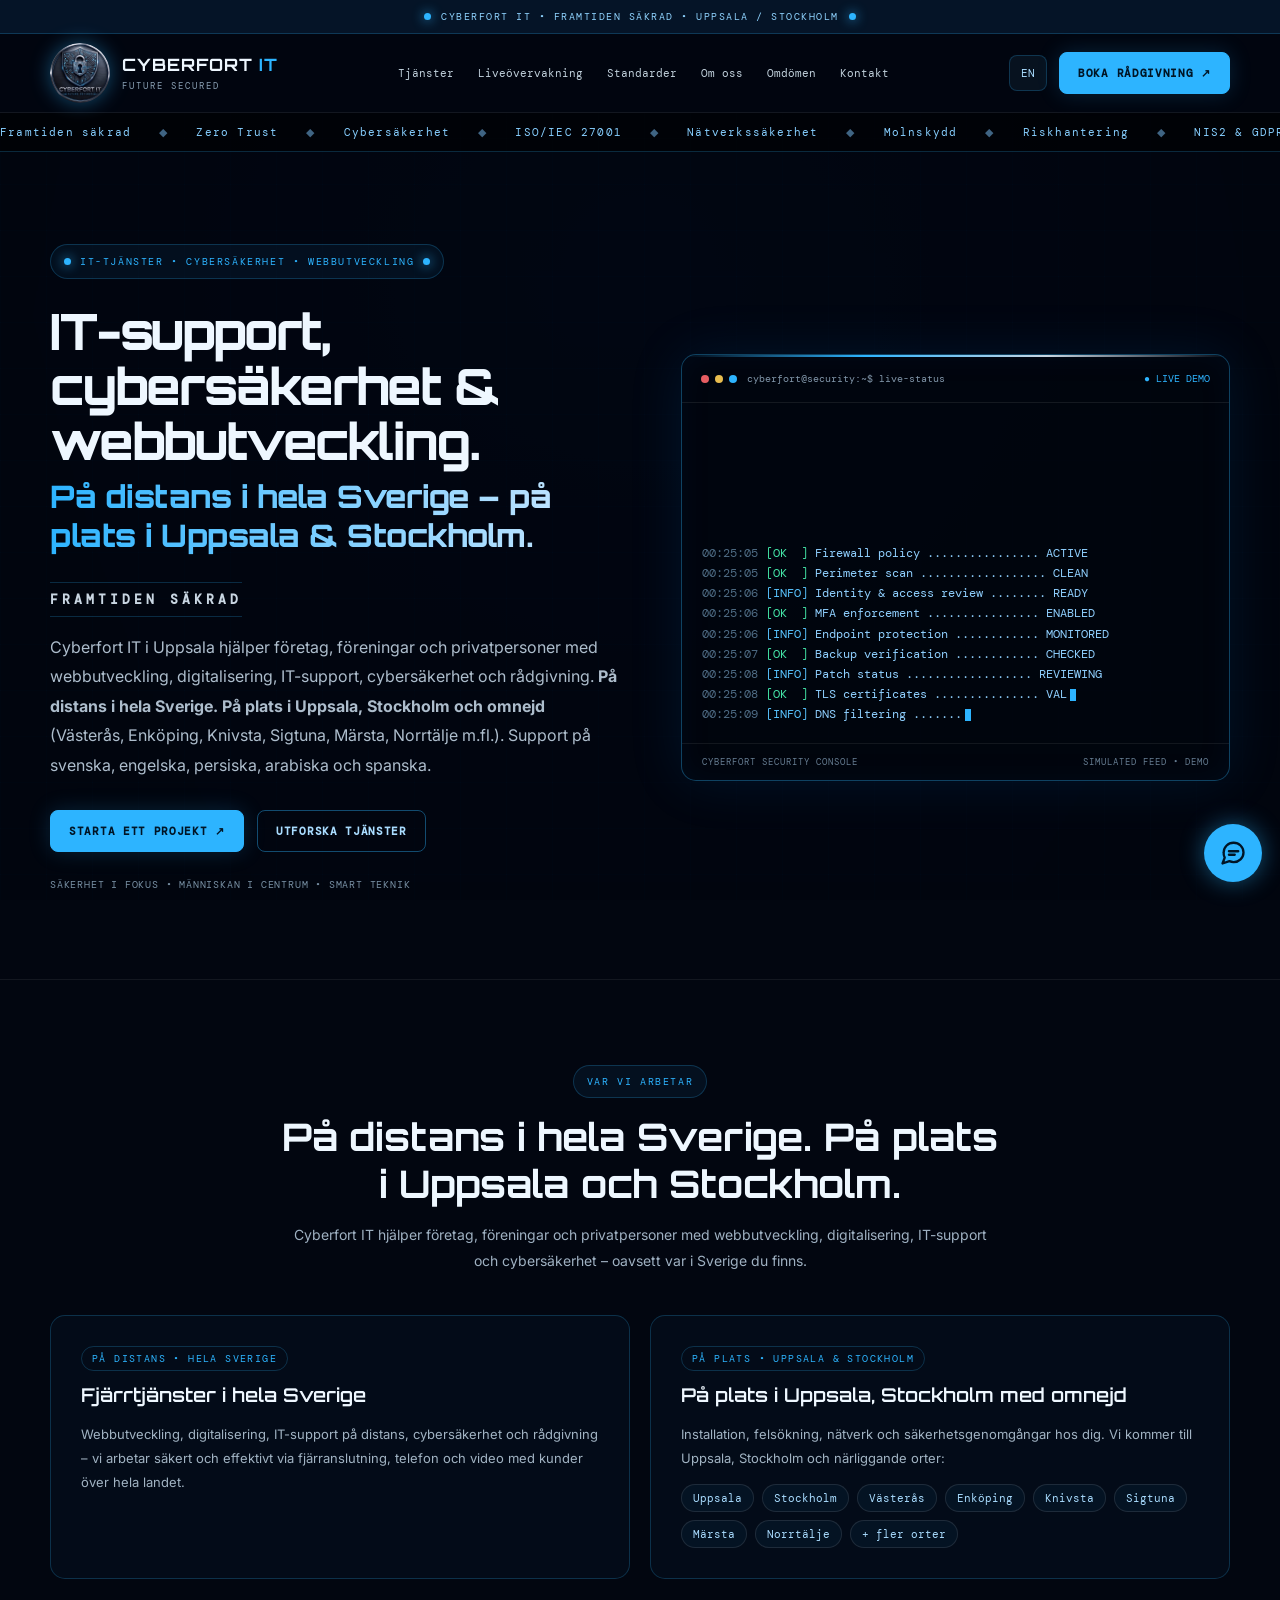
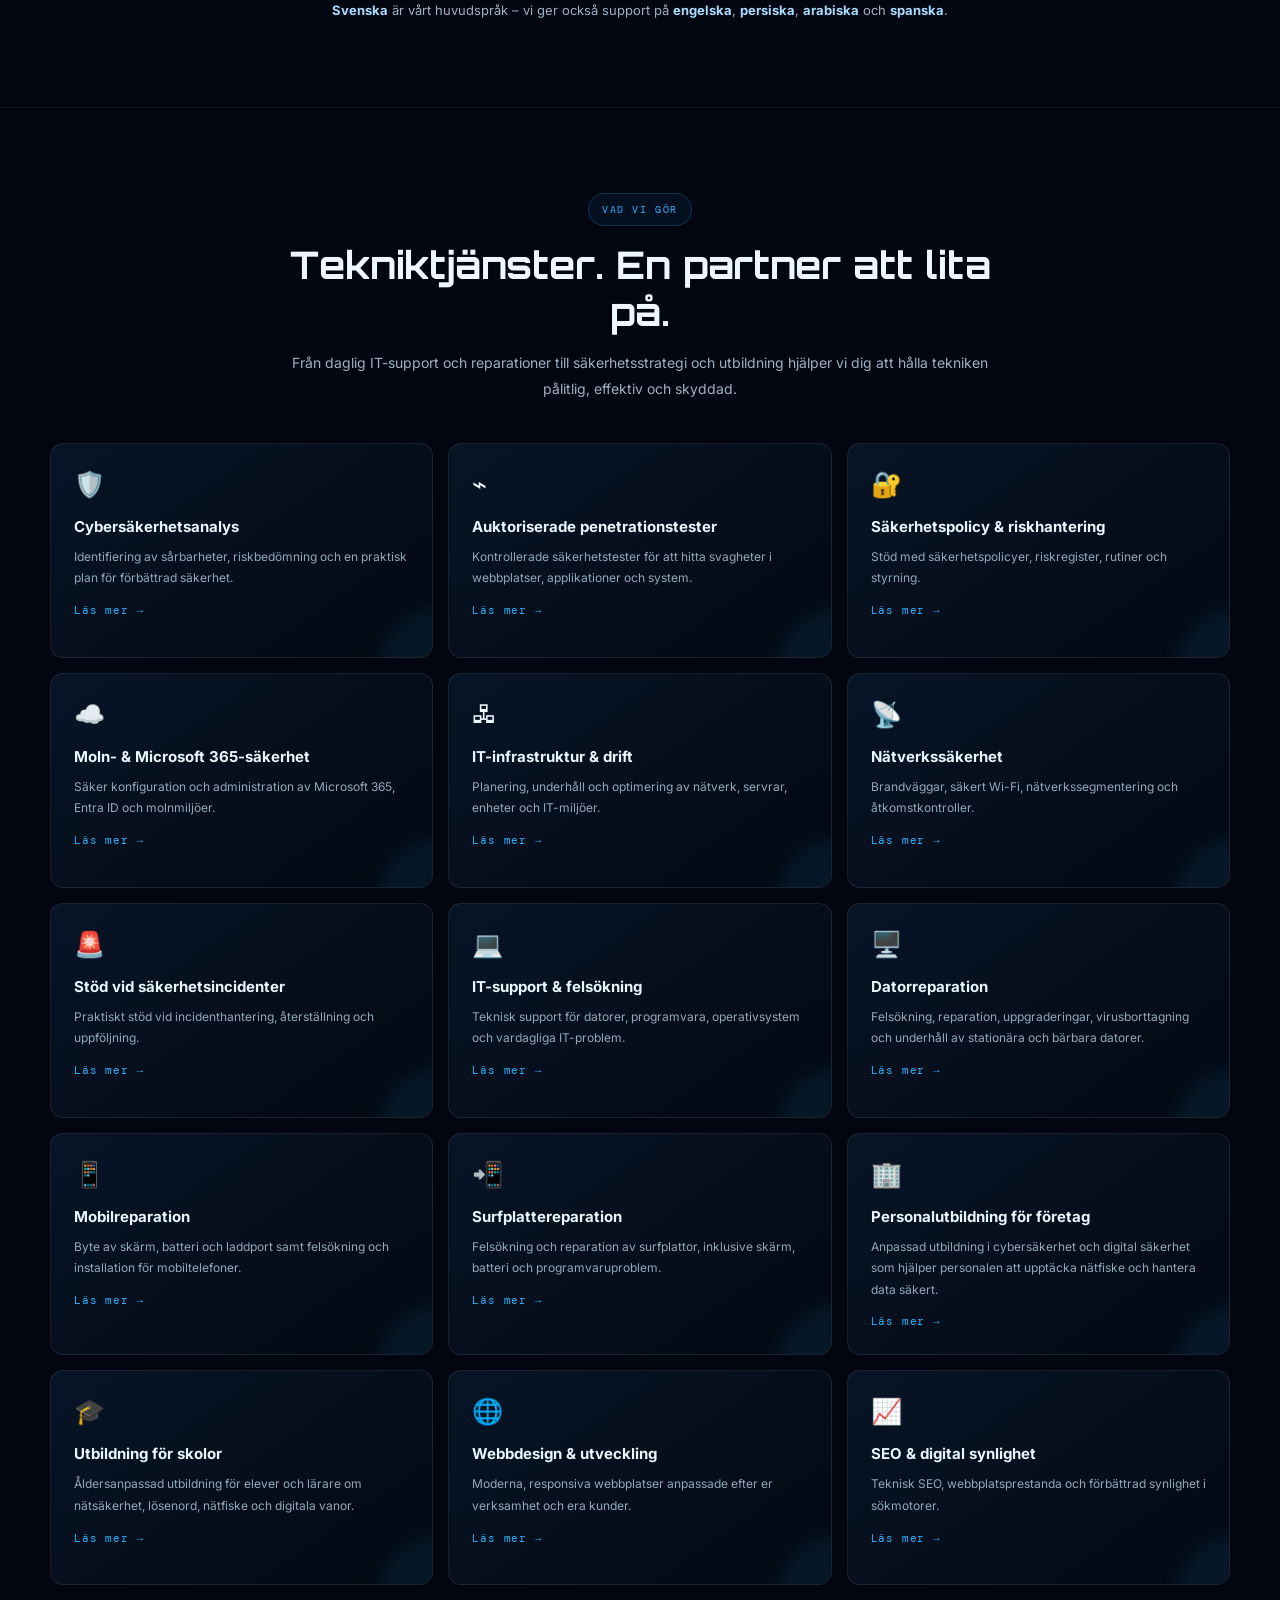
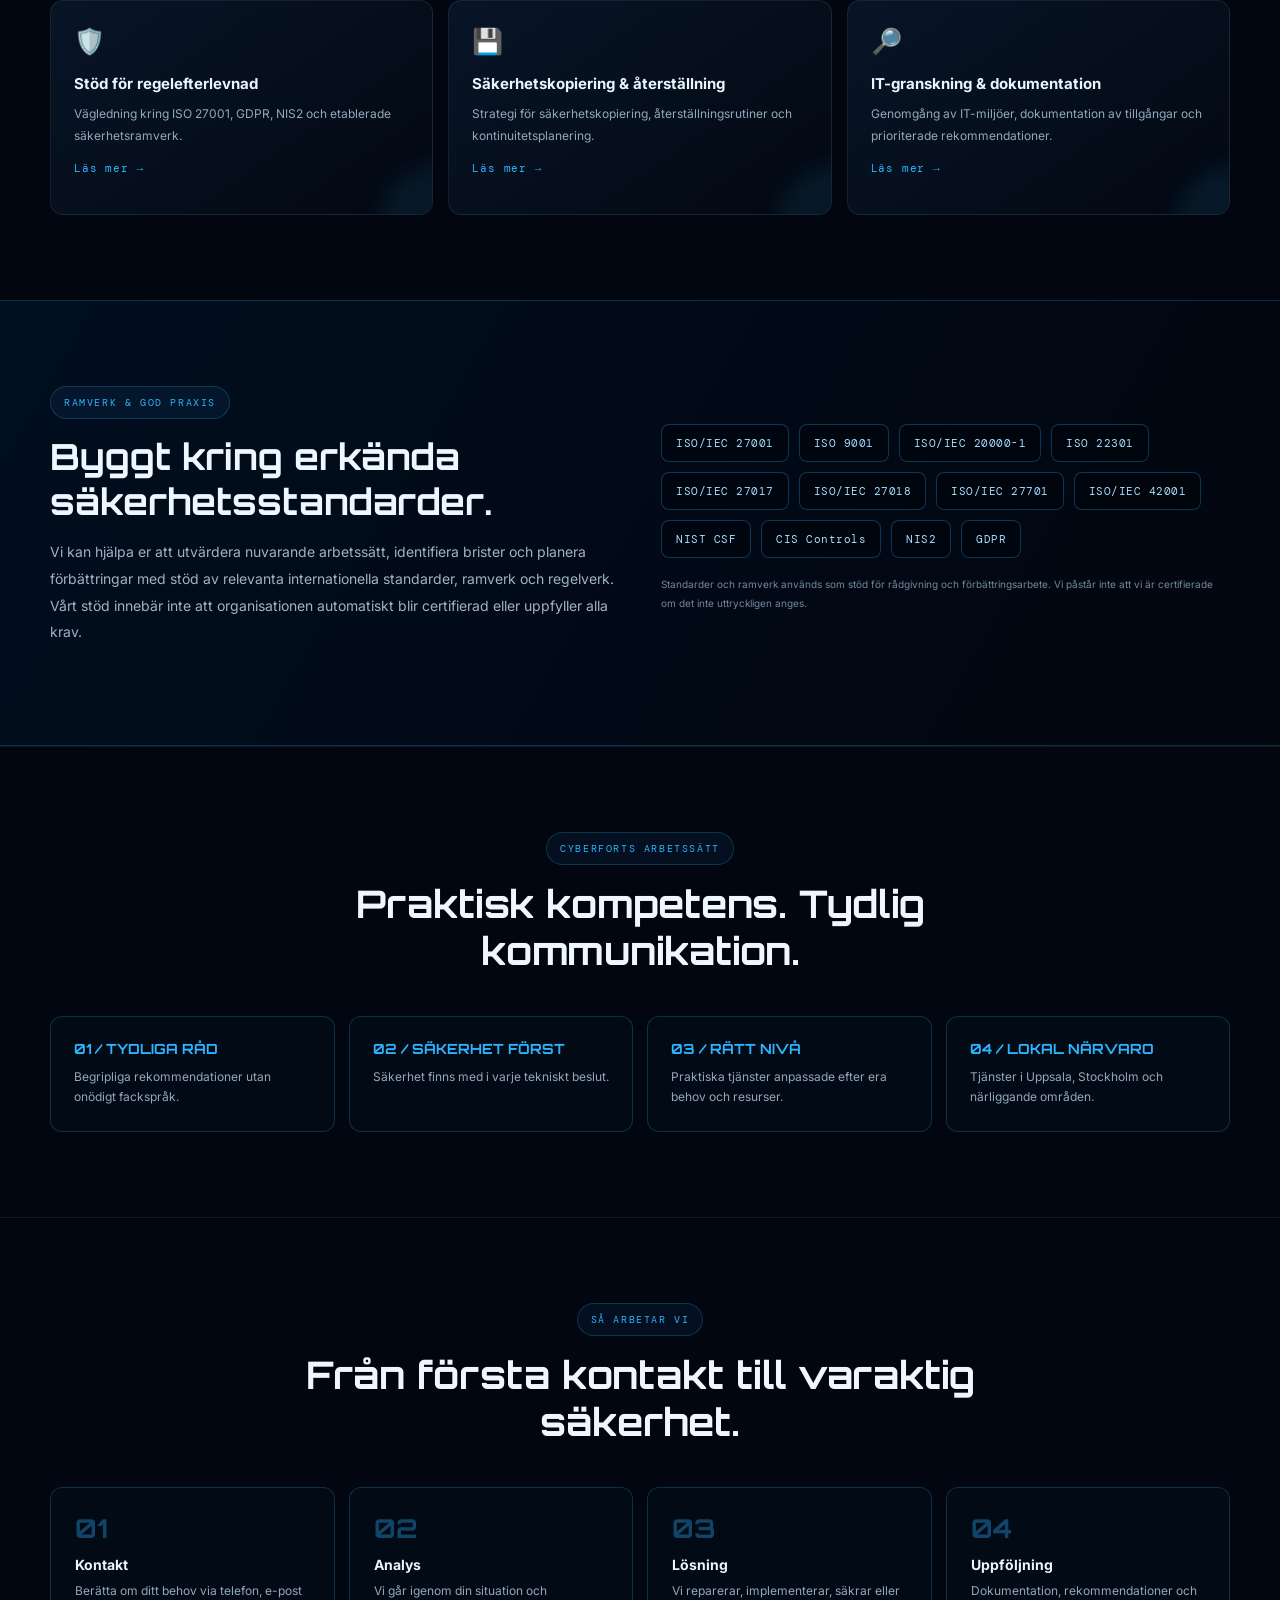
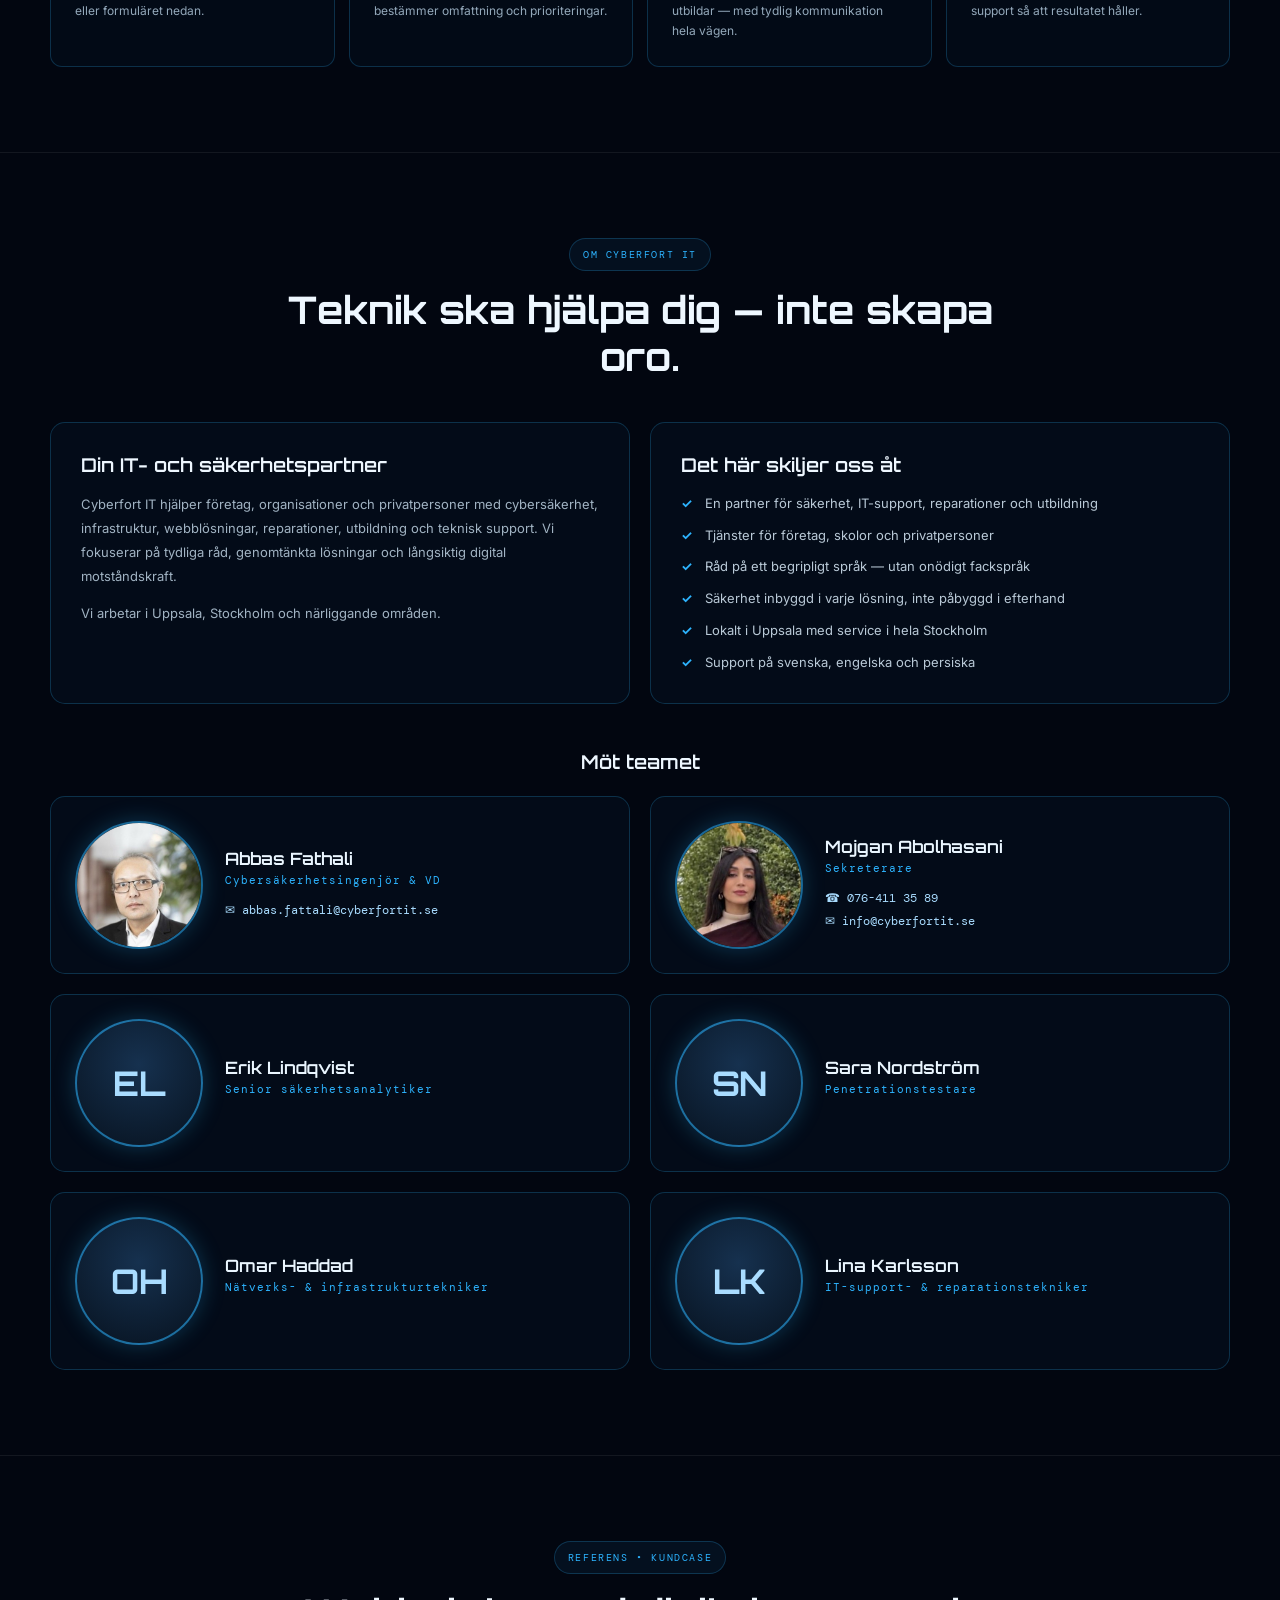
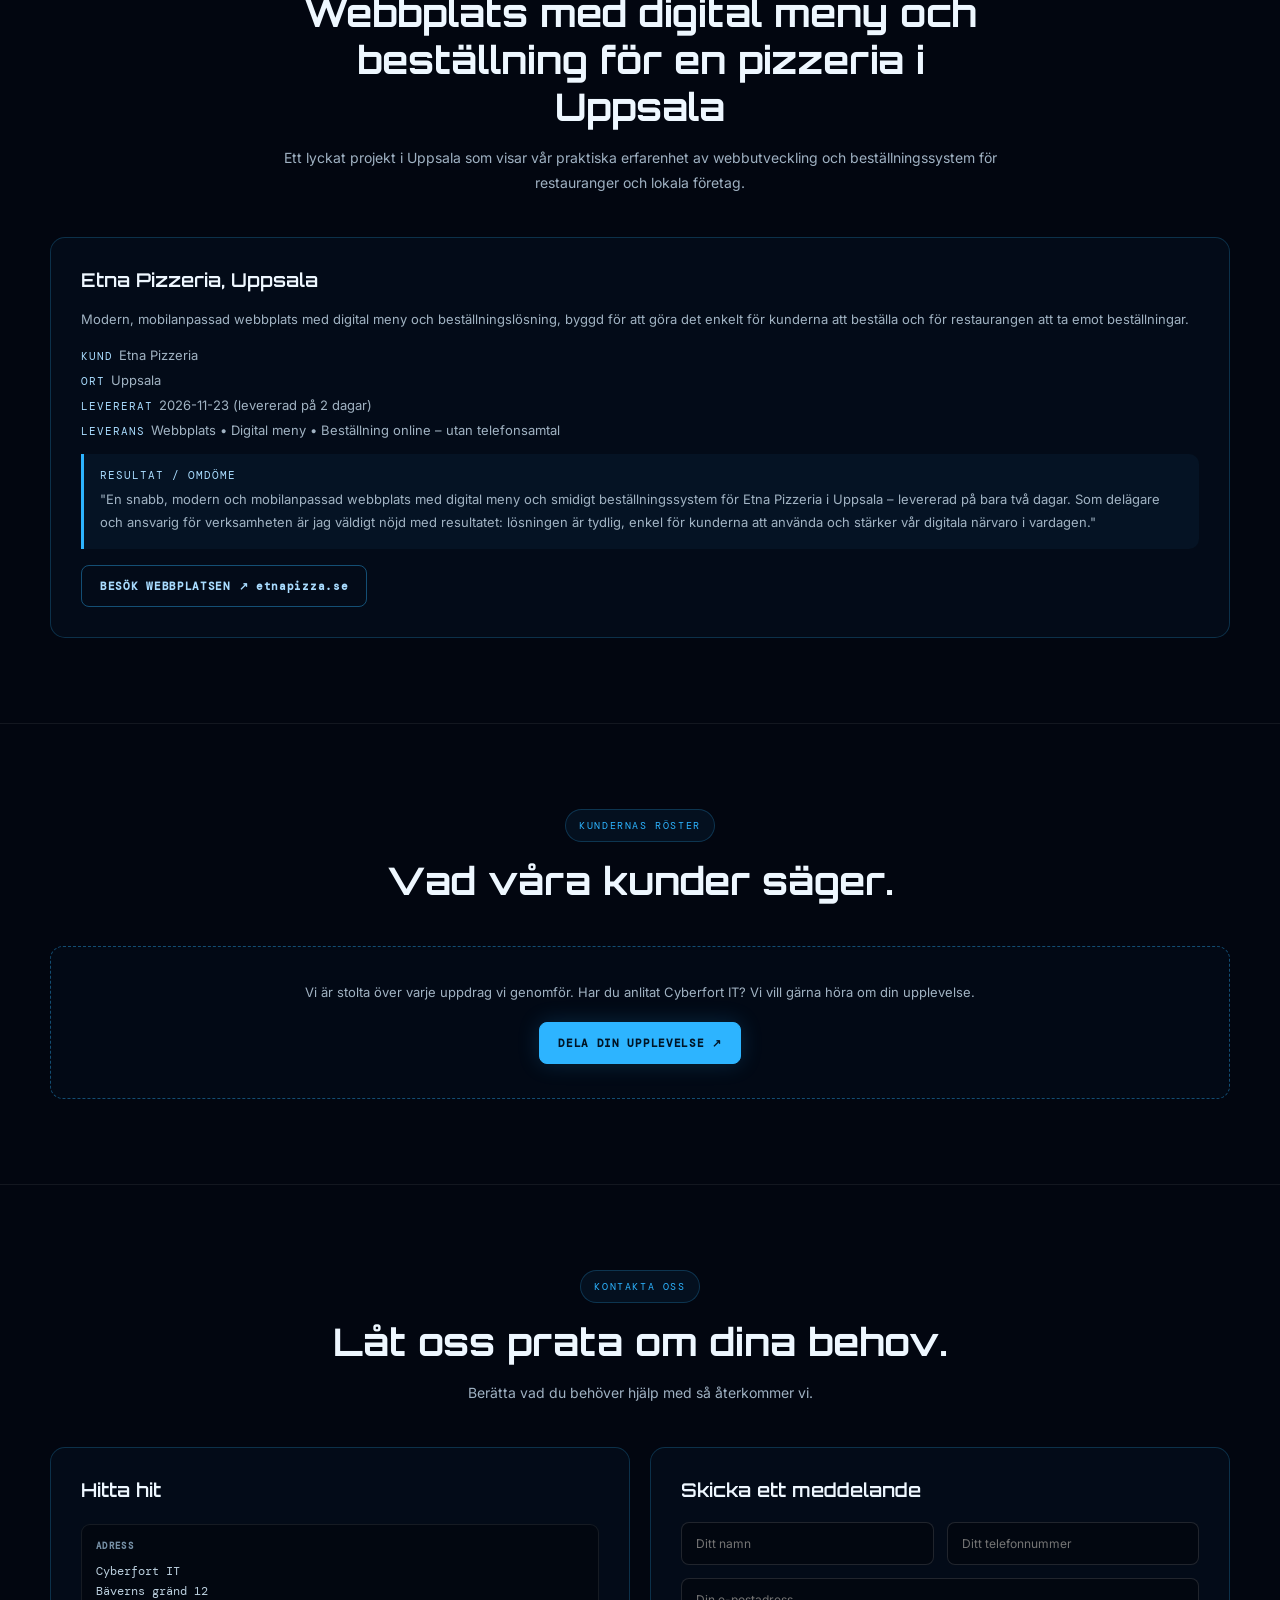
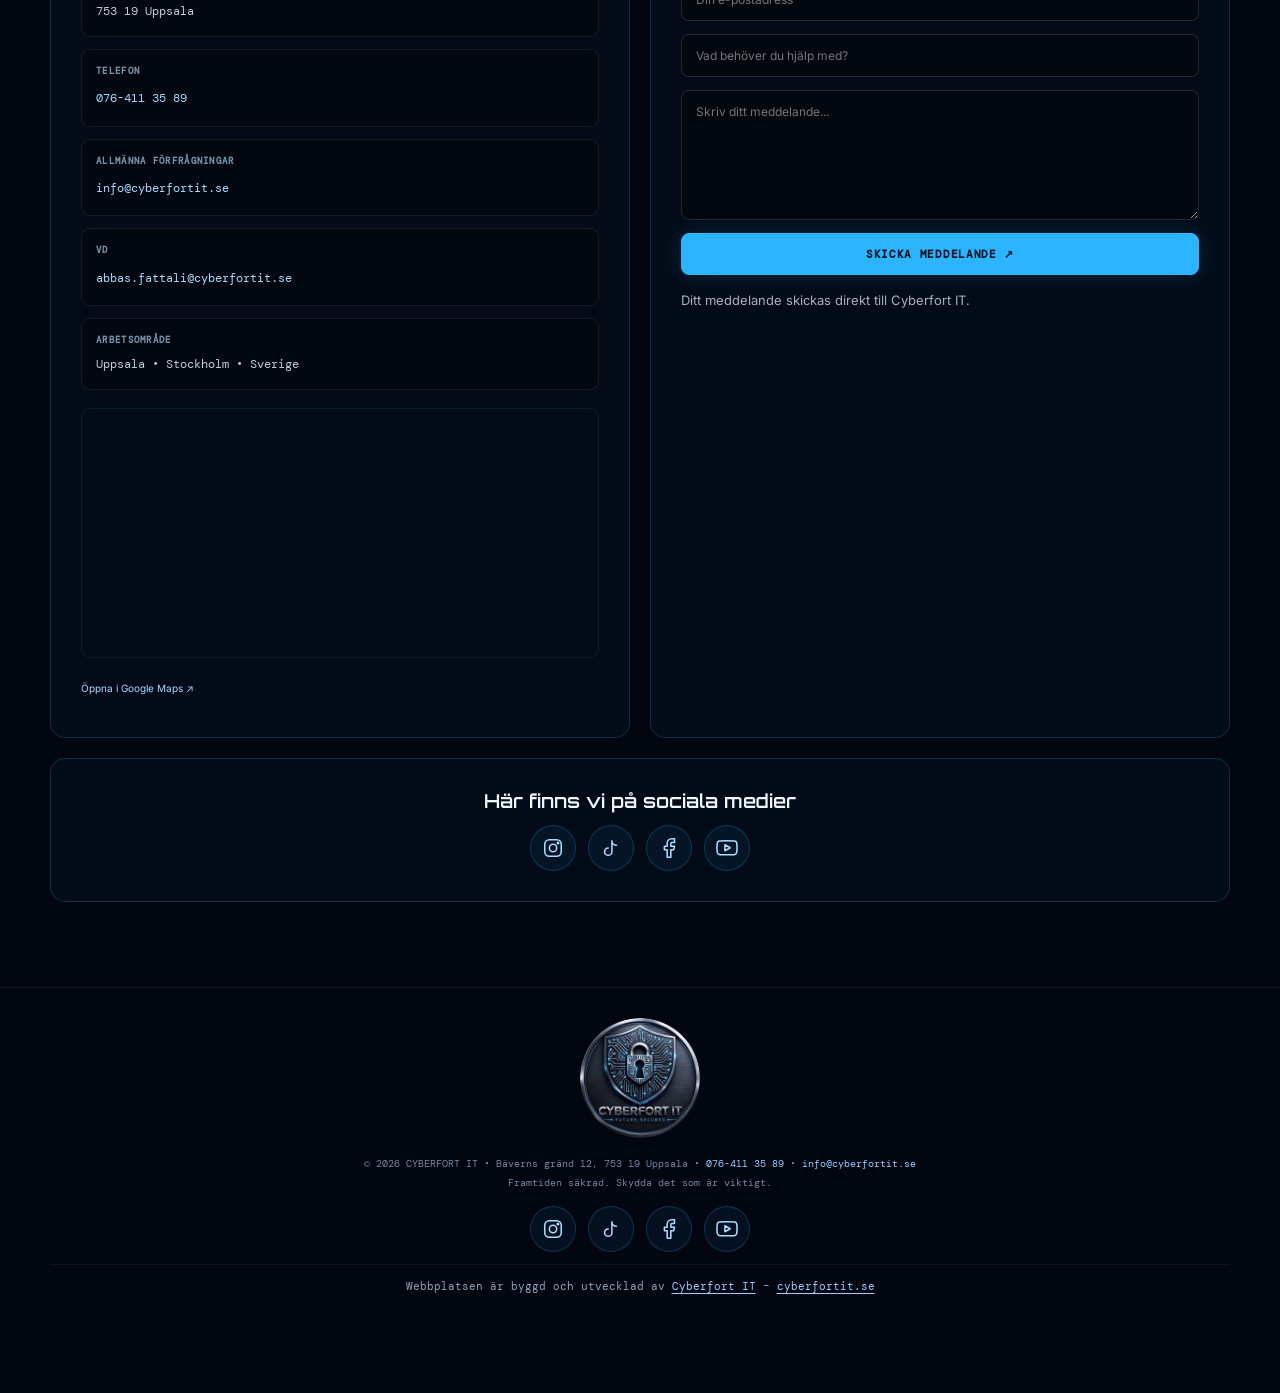
==== index.html @ 91a930d8 "Update print statement from 'Hello' to 'Goodbye'" ====
<!doctype html>
<html lang="sv">
<head>
<meta charset="utf-8"><meta name="viewport" content="width=device-width, initial-scale=1">
<meta name="theme-color" content="#020610"><meta name="description" content="Cyberfort IT i Uppsala: webbutveckling, digitalisering, IT-support på distans, cybersäkerhet och rådgivning i hela Sverige – samt på plats i Uppsala, Stockholm och omnejd. Support på svenska, engelska, persiska, arabiska och spanska.">
<link rel="canonical" href="https://cyberfortit.se/">
<meta property="og:type" content="website"><meta property="og:site_name" content="Cyberfort IT"><meta property="og:locale" content="sv_SE"><meta property="og:locale:alternate" content="en_US">
<meta property="og:title" content="Cyberfort IT – IT-support, cybersäkerhet & webbutveckling | Uppsala, Stockholm & hela Sverige"><meta property="og:description" content="Webbutveckling, digitalisering, IT-support och cybersäkerhet. På distans i hela Sverige och på plats i Uppsala, Stockholm med omnejd."><meta property="og:url" content="https://cyberfortit.se/"><meta property="og:image" content="https://cyberfortit.se/logo.png"><meta property="og:image:alt" content="Cyberfort IT – Future Secured">
<meta name="twitter:card" content="summary"><meta name="twitter:title" content="Cyberfort IT – IT-support, cybersäkerhet & webbutveckling | Uppsala, Stockholm & hela Sverige"><meta name="twitter:description" content="Webbutveckling, digitalisering, IT-support och cybersäkerhet. På distans i hela Sverige och på plats i Uppsala, Stockholm med omnejd."><meta name="twitter:image" content="https://cyberfortit.se/logo.png">
<title>Cyberfort IT – IT-support, cybersäkerhet & webbutveckling | Uppsala, Stockholm & hela Sverige</title>
<link rel="icon" id="favicon" type="image/png" sizes="512x512" href="/logo.png">
<link rel="apple-touch-icon" sizes="512x512" href="/logo.png">
<link rel="preconnect" href="https://fonts.googleapis.com"><link rel="preconnect" href="https://fonts.gstatic.com" crossorigin>
<link href="https://fonts.googleapis.com/css2?family=DM+Mono:wght@400;500&family=Inter:wght@400;500;600;700;800&family=Orbitron:wght@500;600;700;800&display=swap" rel="stylesheet">
<script type="application/ld+json">
{
 "@context": "https://schema.org",
 "@graph": [
  {
   "@type": "Organization",
   "@id": "https://cyberfortit.se/#organization",
   "name": "Cyberfort IT",
   "url": "https://cyberfortit.se",
   "logo": "https://cyberfortit.se/logo.png",
   "image": "https://cyberfortit.se/logo.png",
   "slogan": "Future Secured",
   "email": "info@cyberfortit.se",
   "telephone": "+46764113589",
   "address": {
    "@type": "PostalAddress",
    "streetAddress": "Bäverns gränd 12",
    "postalCode": "753 19",
    "addressLocality": "Uppsala",
    "addressRegion": "Uppsala län",
    "addressCountry": "SE"
   },
   "areaServed": [
    {
     "@type": "City",
     "name": "Uppsala"
    },
    {
     "@type": "City",
     "name": "Stockholm"
    },
    {
     "@type": "City",
     "name": "Västerås"
    },
    {
     "@type": "City",
     "name": "Enköping"
    },
    {
     "@type": "City",
     "name": "Knivsta"
    },
    {
     "@type": "City",
     "name": "Sigtuna"
    },
    {
     "@type": "City",
     "name": "Märsta"
    },
    {
     "@type": "City",
     "name": "Norrtälje"
    },
    {
     "@type": "Country",
     "name": "Sverige"
    }
   ],
   "knowsLanguage": [
    "sv",
    "en",
    "fa",
    "ar",
    "es"
   ],
   "sameAs": [
    "https://www.instagram.com/cyberfort_it.swedish?lqvp=Y3QyMWRncXQ2dTV4&utm_source=qr",
    "https://www.tiktok.com/@cyberfort.it.swedish?_r=1&_t=ZN-9BfdkWBqit4",
    "https://www.facebook.com/share/1dnYBNWk2E/?mibextid=wwXIfr",
    "https://youtube.com/@cyberfortit?si=KmVAo2_C7pKN9HIi"
   ]
  },
  {
   "@type": "ITService",
   "@id": "https://cyberfortit.se/#service",
   "name": "Cyberfort IT",
   "url": "https://cyberfortit.se",
   "logo": "https://cyberfortit.se/logo.png",
   "image": "https://cyberfortit.se/logo.png",
   "description": "Cyberfort IT i Uppsala: webbutveckling, digitalisering, IT-support på distans, cybersäkerhet och rådgivning i hela Sverige – samt på plats i Uppsala, Stockholm och omnejd. Support på svenska, engelska, persiska, arabiska och spanska.",
   "slogan": "Future Secured",
   "email": "info@cyberfortit.se",
   "telephone": "+46764113589",
   "address": {
    "@type": "PostalAddress",
    "streetAddress": "Bäverns gränd 12",
    "postalCode": "753 19",
    "addressLocality": "Uppsala",
    "addressRegion": "Uppsala län",
    "addressCountry": "SE"
   },
   "areaServed": [
    {
     "@type": "City",
     "name": "Uppsala"
    },
    {
     "@type": "City",
     "name": "Stockholm"
    },
    {
     "@type": "City",
     "name": "Västerås"
    },
    {
     "@type": "City",
     "name": "Enköping"
    },
    {
     "@type": "City",
     "name": "Knivsta"
    },
    {
     "@type": "City",
     "name": "Sigtuna"
    },
    {
     "@type": "City",
     "name": "Märsta"
    },
    {
     "@type": "City",
     "name": "Norrtälje"
    },
    {
     "@type": "Country",
     "name": "Sverige"
    }
   ],
   "availableLanguage": [
    "Svenska",
    "English",
    "فارسی",
    "العربية",
    "Español"
   ],
   "serviceType": [
    "Webbutveckling",
    "Digitalisering",
    "IT-support på distans",
    "Cybersäkerhet",
    "IT-rådgivning"
   ],
   "provider": {
    "@id": "https://cyberfortit.se/#organization"
   },
   "sameAs": [
    "https://www.instagram.com/cyberfort_it.swedish?lqvp=Y3QyMWRncXQ2dTV4&utm_source=qr",
    "https://www.tiktok.com/@cyberfort.it.swedish?_r=1&_t=ZN-9BfdkWBqit4",
    "https://www.facebook.com/share/1dnYBNWk2E/?mibextid=wwXIfr",
    "https://youtube.com/@cyberfortit?si=KmVAo2_C7pKN9HIi"
   ]
  }
 ]
}
</script>
<style>
/* Palette matched to the Cyberfort IT logo: deep navy, electric blue, steel silver */
:root{--bg:#020610;--panel:rgba(5,14,28,.88);--line:rgba(45,180,255,.22);--green:#2db4ff;--mint:#a9dcff;--muted:#9fb1c2;--white:#eef7ff;--silver:#c9d6e2;--max:1180px}
*{box-sizing:border-box}html{scroll-behavior:smooth;scroll-padding-top:90px;overflow-x:hidden;-webkit-text-size-adjust:100%;text-size-adjust:100%}body{margin:0;background:var(--bg);color:var(--white);font-family:Inter,Arial,sans-serif;min-width:320px}img{max-width:100%}a{color:inherit;text-decoration:none}button,input,textarea,select{font:inherit}
.matrix{position:fixed;inset:0;z-index:0;pointer-events:none;overflow:hidden;opacity:.15;background:radial-gradient(ellipse at 50% 30%,rgba(0,60,120,.2),transparent 65%)}
.matrix-col{position:absolute;top:-110%;font:12px/1.35 'DM Mono',monospace;color:#00ff55;white-space:pre;text-align:center;animation:rain linear infinite}
.matrix:after{content:"";position:absolute;inset:0;background:linear-gradient(90deg,rgba(0,0,0,.5),transparent 20%,transparent 80%,rgba(0,0,0,.5)),linear-gradient(180deg,rgba(0,0,0,.18),transparent 35%,rgba(0,0,0,.45))}
@keyframes rain{to{transform:translateY(220vh)}}
.grid-bg{position:fixed;inset:0;z-index:0;pointer-events:none;opacity:.45;background-image:linear-gradient(rgba(45,180,255,.03) 1px,transparent 1px),linear-gradient(90deg,rgba(45,180,255,.03) 1px,transparent 1px);background-size:46px 46px}
.page{position:relative;z-index:1;overflow-x:clip}.wrap{width:min(var(--max),calc(100% - 42px));margin:auto}
.mono,.eyebrow,.nav,.btn,.tag{font-family:'DM Mono',monospace}
.topline{min-height:34px;display:flex;align-items:center;justify-content:center;gap:10px;background:rgba(6,24,44,.85);border-bottom:1px solid var(--line);color:#8fd3ff;font:10px 'DM Mono',monospace;letter-spacing:1.5px;text-align:center;padding:6px 12px}
.pulse{width:7px;height:7px;border-radius:50%;background:var(--green);box-shadow:0 0 12px var(--green);animation:pulse 1.5s infinite;flex:none}@keyframes pulse{50%{opacity:.3}}
header{position:sticky;top:0;z-index:20;background:rgba(2,6,16,.9);backdrop-filter:blur(16px);border-bottom:1px solid rgba(255,255,255,.07)}
.navrow{height:78px;display:flex;align-items:center;justify-content:space-between;gap:20px}
.brand{display:flex;align-items:center;gap:12px;min-width:0;flex:none}
.brand img.logo{width:60px;height:60px;border-radius:50%;object-fit:cover;filter:drop-shadow(0 0 10px rgba(45,180,255,.4))}
.brand svg.logo-fallback{display:none;width:56px;height:56px;filter:drop-shadow(0 0 10px rgba(45,180,255,.4))}
.footer svg.emblem{width:96px;height:96px;margin-bottom:10px;display:none}
.brandname{font:700 17px Orbitron,sans-serif;letter-spacing:1px}.brandname span{color:var(--green)}
.tagline{font:9px 'DM Mono';letter-spacing:2px;color:#8aa0b4;margin-top:5px}
.nav{display:flex;gap:24px;color:#c1d1dc;font-size:11px}.nav a:hover{color:var(--green)}
.actions{display:flex;align-items:center;gap:12px}
.lang{background:#07121f;border:1px solid var(--line);color:var(--mint);border-radius:8px;padding:10px 11px;font:11px 'DM Mono';cursor:pointer}
.btn{display:inline-flex;align-items:center;justify-content:center;gap:8px;background:var(--green);color:#001526;border:1px solid var(--green);padding:13px 18px;border-radius:8px;font-size:11px;font-weight:700;letter-spacing:.7px;transition:.2s;box-shadow:0 0 22px rgba(45,180,255,.18);cursor:pointer}
.btn:hover{transform:translateY(-2px);box-shadow:0 0 28px rgba(45,180,255,.4)}
.btn.outline{background:transparent;color:var(--mint);border-color:rgba(45,180,255,.4);box-shadow:none}
.mobile-menu{display:none;background:none;color:var(--mint);border:1px solid var(--line);padding:9px;border-radius:7px}
.ticker{overflow:hidden;border-bottom:1px solid var(--line);background:rgba(0,0,0,.55);padding:12px 0}
.ticker-track{display:flex;width:max-content;gap:28px;white-space:nowrap;animation:marquee 42s linear infinite;color:#86cfff;font:11px 'DM Mono';letter-spacing:1.2px}
.ticker-track span:after{content:'◆';padding-left:28px;color:#3f6483}@keyframes marquee{to{transform:translateX(-50%)}}
.hero{display:grid;grid-template-columns:minmax(0,1.02fr) minmax(0,.98fr);gap:60px;align-items:center;padding:92px 0 88px;min-height:600px}
.eyebrow{display:inline-flex;align-items:center;gap:9px;color:var(--green);font-size:10px;letter-spacing:1.6px;text-transform:uppercase;border:1px solid var(--line);background:rgba(45,150,230,.07);border-radius:99px;padding:9px 13px}
.hero-copy,.terminal{min-width:0}
.hero h1{font:800 clamp(38px,5.3vw,66px)/1.1 Orbitron,sans-serif;letter-spacing:-2px;margin:24px 0 20px;overflow-wrap:break-word}
.accent{background:linear-gradient(90deg,#2db4ff,#cfe9ff);-webkit-background-clip:text;background-clip:text;color:transparent}
.hero p{max-width:570px;color:#adbdcc;font-size:16px;line-height:1.85}
.slogan{display:inline-block;margin-top:6px;font:600 13px 'DM Mono';letter-spacing:4px;color:var(--silver);border-top:1px solid var(--line);border-bottom:1px solid var(--line);padding:8px 0}
.hero-buttons{display:flex;flex-wrap:wrap;gap:13px;margin-top:30px}
.hero-note{margin-top:26px;color:#7890a4;font:10px 'DM Mono';letter-spacing:.8px}
.terminal{border:1px solid rgba(45,180,255,.35);border-radius:15px;background:rgba(1,6,14,.94);box-shadow:0 0 55px rgba(0,130,230,.12),inset 0 0 30px rgba(0,60,120,.1);overflow:hidden;position:relative}
.terminal:before{content:"";position:absolute;top:0;left:0;right:0;height:2px;background:linear-gradient(90deg,transparent,var(--green),#c9d6e2,transparent)}
.termhead{display:flex;justify-content:space-between;align-items:center;padding:17px 19px;border-bottom:1px solid rgba(255,255,255,.08);font:10px 'DM Mono';color:#8197ab}
.dots{display:flex;gap:6px;margin-right:10px}.dots i{width:8px;height:8px;border-radius:50%;background:#e65d62}.dots i:nth-child(2){background:#e8bd4f}.dots i:nth-child(3){background:#2db4ff}
.termleft{display:flex;align-items:center}.live{color:var(--green)}
/* multi-line live feed: fixed-height box, new lines push old ones up */
.termcontent{padding:18px 20px;height:340px;font:11.5px/1.75 'DM Mono';color:#8fd0ff;display:flex;flex-direction:column;justify-content:flex-end;overflow:hidden}
.logline{white-space:nowrap;overflow:hidden;text-overflow:clip}
.logline .ts{color:#4e6c85;margin-right:8px}
.logline .tag-ok{color:#43e6a8}.logline .tag-info{color:#58c4ff}.logline .tag-warn{color:#ffcc66}
.logline.typing:after{content:"";display:inline-block;width:6px;height:12px;margin-left:3px;background:var(--green);vertical-align:middle;animation:blink .7s steps(2) infinite}
@keyframes blink{50%{opacity:0}}
.termfoot{border-top:1px solid rgba(255,255,255,.07);padding:12px 20px;display:flex;justify-content:space-between;color:#657d92;font:9px 'DM Mono';letter-spacing:1px}
.section{padding:85px 0;border-top:1px solid rgba(255,255,255,.07)}
.section-head{text-align:center;max-width:720px;margin:0 auto 42px}
.section-head h2{font:700 clamp(25px,3vw,38px) Orbitron,sans-serif;margin:15px 0}
.section-head p{color:var(--muted);line-height:1.8;font-size:14px}
.services{display:grid;grid-template-columns:repeat(3,1fr);gap:15px}
.card{background:linear-gradient(145deg,rgba(8,22,40,.94),rgba(3,9,18,.94));border:1px solid rgba(255,255,255,.085);border-radius:13px;padding:25px 23px;min-height:215px;transition:.25s;position:relative;overflow:hidden}
.card:after{content:"";position:absolute;width:130px;height:130px;right:-75px;bottom:-80px;border-radius:50%;background:rgba(45,180,255,.09);filter:blur(10px)}
.card:hover{transform:translateY(-5px);border-color:rgba(45,180,255,.5);box-shadow:0 14px 35px rgba(0,0,0,.25)}
.icon{font-size:25px;margin-bottom:18px}.card h3{font-size:15px;margin:0 0 10px;color:#eaf6ff}.card p{font-size:12px;line-height:1.8;color:#93a8ba;margin:0}
.standards{background:linear-gradient(120deg,rgba(0,34,66,.3),rgba(2,7,14,.4));border-top:1px solid var(--line);border-bottom:1px solid var(--line)}
.standards-grid{display:grid;grid-template-columns:1fr 1fr;gap:42px;align-items:center}
.standards h2{font:700 clamp(25px,3vw,36px) Orbitron;margin:15px 0}.standards p{color:#a1b3c3;font-size:14px;line-height:1.9}
.standard-tags{display:flex;flex-wrap:wrap;gap:10px}
.standard-tags span{padding:11px 14px;border:1px solid rgba(45,180,255,.28);background:rgba(0,0,0,.3);border-radius:8px;color:#a9dcff;font:11px 'DM Mono';letter-spacing:.5px}
.note{font-size:10px!important;color:#74899c!important;margin-top:17px}
.why-grid{display:grid;grid-template-columns:repeat(4,1fr);gap:14px}
.why{padding:23px;border:1px solid var(--line);border-radius:12px;background:rgba(4,13,26,.7)}
.why strong{display:block;color:var(--green);font:700 14px Orbitron;margin-bottom:10px}.why p{margin:0;color:#93a8ba;font-size:12px;line-height:1.7}
/* process steps */
.steps{display:grid;grid-template-columns:repeat(4,1fr);gap:14px;counter-reset:s}
.step{padding:24px;border:1px solid var(--line);border-radius:12px;background:rgba(4,13,26,.7);position:relative}
.step:before{counter-increment:s;content:"0" counter(s);font:700 26px Orbitron;color:rgba(45,180,255,.35);display:block;margin-bottom:12px}
.step h3{margin:0 0 8px;font-size:14px;color:#eaf6ff}.step p{margin:0;font-size:12px;line-height:1.7;color:#93a8ba}
.about-grid{display:grid;grid-template-columns:1fr 1fr;gap:20px}
.panel{background:rgba(4,13,26,.88);border:1px solid var(--line);border-radius:15px;padding:30px}
.panel h3{font:600 19px Orbitron;margin:0 0 15px}.panel p{color:#a1b3c3;font-size:13px;line-height:1.85}
.checks{list-style:none;margin:16px 0 0;padding:0;display:grid;gap:11px}
.checks li{font-size:13px;color:#b9c9d7;line-height:1.6;padding-left:24px;position:relative}
.checks li:before{content:"✓";position:absolute;left:0;color:var(--green);font-weight:700}
/* reviews */
.reviews{display:grid;grid-template-columns:repeat(3,1fr);gap:15px}
.review{padding:26px;border:1px solid var(--line);border-radius:13px;background:linear-gradient(145deg,rgba(8,22,40,.94),rgba(3,9,18,.94))}
.review q{display:block;font-size:13px;line-height:1.85;color:#c3d3e0;quotes:none}
.review q:before{content:"“";color:var(--green);font:700 30px Orbitron;display:block;line-height:.8;margin-bottom:8px}
.review .who{margin-top:16px;font:11px 'DM Mono';color:#7f97ab;letter-spacing:.8px}
.review-cta{grid-column:1/-1;text-align:center;padding:34px;border:1px dashed rgba(45,180,255,.4);border-radius:13px;background:rgba(4,13,26,.6)}
.review-cta p{color:#a1b3c3;font-size:13px;line-height:1.8;margin:0 0 18px}
/* contact */
.contact-grid{display:grid;grid-template-columns:1fr 1fr;gap:20px}
.contact-lines{display:grid;gap:12px;margin-top:22px}
.contact-line{padding:14px;border:1px solid rgba(255,255,255,.08);border-radius:9px;background:rgba(0,0,0,.28);font:12px/1.7 'DM Mono';color:#bcd0df}
.contact-line b{display:block;color:#7690a6;font-size:9px;letter-spacing:1.3px;margin-bottom:6px}
.contact-line a{color:var(--mint)}.contact-line a:hover{color:#fff}
.map{height:250px;width:100%;border:1px solid var(--line);border-radius:10px;filter:invert(.92) hue-rotate(180deg) saturate(.7) brightness(.95);opacity:.9;margin-top:18px}
.form{display:grid;gap:13px;margin-top:20px}
.form .two{display:grid;grid-template-columns:1fr 1fr;gap:13px}
.form input,.form textarea{width:100%;padding:13px 14px;background:#020710;border:1px solid rgba(255,255,255,.12);border-radius:8px;color:white;outline:none;font-size:12px}
.form input:focus,.form textarea:focus{border-color:var(--green)}.form textarea{min-height:130px;resize:vertical}
.form-note{font-size:10px;color:#74899c;line-height:1.6;margin:0}
.footer{border-top:1px solid rgba(255,255,255,.08);padding:30px 0 96px;color:#7389a0;font:10px/1.9 'DM Mono';text-align:center}
.footer img{width:120px;height:120px;border-radius:50%;margin-bottom:10px}
.footer a{color:#9ccfff}
.chat-launch{position:fixed;right:23px;bottom:22px;z-index:50;width:58px;height:58px;border:0;border-radius:50%;background:var(--green);color:#001526;font-size:23px;box-shadow:0 0 25px rgba(45,180,255,.45);cursor:pointer}
.chatbox{position:fixed;right:23px;bottom:92px;width:min(360px,calc(100vw - 35px));z-index:50;background:#050d18;border:1px solid rgba(45,180,255,.45);border-radius:14px;overflow:hidden;box-shadow:0 15px 60px #000;display:none}
.chatbox.open{display:block}.chathead{padding:15px;background:#08213a;color:var(--mint);font:11px 'DM Mono';display:flex;justify-content:space-between}
.chathead button{background:none;border:0;color:white;font-size:20px;cursor:pointer}
.chatmsgs{height:250px;overflow:auto;padding:14px;display:flex;flex-direction:column;gap:10px;font-size:12px;line-height:1.65}
.msg{padding:10px 12px;border-radius:9px;background:#0f1e30;color:#c4d6e6;max-width:92%}.msg.user{align-self:flex-end;background:#124a78;color:white}
.chatinput{display:flex;padding:10px;border-top:1px solid var(--line);gap:7px}
.chatinput input{min-width:0;flex:1;background:#020710;border:1px solid #234563;color:white;padding:10px;border-radius:7px;font-size:12px}
.chatinput button{background:var(--green);border:0;border-radius:7px;padding:0 13px;font:11px 'DM Mono';cursor:pointer}
.mobile-nav{display:none;padding:0 0 16px}.mobile-nav.open{display:grid;gap:12px}.mobile-nav a{font:11px 'DM Mono';color:#c1d1dc;padding:7px 0}.mobile-nav .mobile-cta{display:none;justify-self:start;padding:13px 18px;color:#001526;margin-top:4px}.mobile-nav .mobile-cta:hover{color:#001526}.mobile-nav a:hover{color:var(--green)}
@media(max-width:1120px){.nav{display:none}.mobile-menu{display:block}}
@media(min-width:1121px){.mobile-nav{display:none!important}}
@media(max-width:900px){.hero{grid-template-columns:minmax(0,1fr);gap:38px;padding:65px 0;min-height:0}.hero-copy{max-width:720px}.services{grid-template-columns:repeat(2,1fr)}.why-grid,.steps{grid-template-columns:repeat(2,1fr)}.standards-grid,.contact-grid,.about-grid{grid-template-columns:1fr;gap:20px}.reviews{grid-template-columns:1fr}}
@media(max-width:820px){.actions>.btn{display:none}.mobile-cta{display:inline-flex!important}}
@media(max-width:600px){.wrap{width:min(var(--max),calc(100% - 30px))}.brandname{font-size:14px}.brand img.logo{width:44px;height:44px}.tagline{font-size:8px}.actions{gap:7px}.lang{padding:9px}.hero h1{letter-spacing:-1.2px}.hero p{font-size:14px}.services,.about-grid{grid-template-columns:1fr}.card{min-height:0}.why-grid,.steps{grid-template-columns:1fr}.section{padding:65px 0}.panel{padding:22px}.topline{font-size:8px;letter-spacing:.7px}.termcontent{height:300px;font-size:9.5px;padding:14px}.form .two{grid-template-columns:1fr}}
@media(max-width:480px){.termhead{padding:14px;font-size:9px;gap:8px}.dots{margin-right:6px}.termfoot{flex-wrap:wrap;gap:4px 12px;padding:10px 14px}}
/* 16px fields: stops iOS Safari from zooming the page when a field is focused */
@media(max-width:900px){.form input,.form textarea,.form select,.chatinput input{font-size:16px}}
@media(prefers-reduced-motion:reduce){*:not(.matrix-col):not(.pulse):not(.ticker-track),*:before,*:after{animation-duration:.01ms!important;animation-iteration-count:1!important;scroll-behavior:auto!important}}

/* team */
.team-title{font:600 19px Orbitron,sans-serif;text-align:center;margin:46px 0 22px}
.team{display:grid;grid-template-columns:1fr 1fr;gap:20px}
.member{display:flex;align-items:center;gap:22px;padding:24px;border:1px solid var(--line);border-radius:15px;background:rgba(4,13,26,.88)}
.member img{width:128px;height:128px;border-radius:50%;object-fit:cover;flex:none;border:2px solid rgba(45,180,255,.55);box-shadow:0 0 22px rgba(45,180,255,.25)}
.member h4{margin:0 0 4px;font:600 17px Orbitron,sans-serif;color:#eaf6ff}
.member .role{font:11px 'DM Mono',monospace;letter-spacing:1px;color:var(--green);margin-bottom:12px}
.member a{display:block;font:12px/1.9 'DM Mono',monospace;color:var(--mint);overflow-wrap:anywhere}
.member a:hover{color:#fff}
@media(max-width:900px){.team{grid-template-columns:1fr}}
@media(max-width:480px){.member{flex-direction:column;text-align:center;padding:22px}}

/* staff (name + role only) */
.staff{display:grid;grid-template-columns:1fr 1fr;gap:20px;margin-top:20px}
.staff:empty{display:none}
.staff-card{padding:18px 16px;border:1px solid var(--line);border-radius:12px;background:rgba(4,13,26,.7);text-align:center}
.staff-card h4{margin:0 0 6px;font:600 14px Orbitron,sans-serif;color:#eaf6ff}
.staff-card .role{font:10.5px/1.6 'DM Mono',monospace;letter-spacing:.8px;color:var(--green)}
@media(max-width:900px){.staff{grid-template-columns:1fr}}
.avatar{width:128px;height:128px;border-radius:50%;flex:none;display:flex;align-items:center;justify-content:center;font:700 34px Orbitron,sans-serif;color:var(--mint);background:radial-gradient(circle at 50% 35%,#16314f,#07121f);border:2px solid rgba(45,180,255,.55);box-shadow:0 0 22px rgba(45,180,255,.25)}

/* service cards: clickable + modal */
.card{cursor:pointer}
.card:focus-visible{outline:2px solid var(--green);outline-offset:3px}
.card .more{position:relative;z-index:1;display:inline-block;margin-top:14px;font:11px 'DM Mono',monospace;letter-spacing:.8px;color:var(--green)}
.modal{position:fixed;inset:0;z-index:100;display:flex;align-items:center;justify-content:center;padding:20px;background:rgba(1,4,10,.8);backdrop-filter:blur(6px)}
.modal[hidden]{display:none}
.modal-box{position:relative;width:min(720px,100%);max-height:calc(100vh - 40px);max-height:calc(100dvh - 40px);overflow:auto;background:linear-gradient(145deg,#081a2e,#030a14);border:1px solid rgba(45,180,255,.4);border-radius:16px;padding:34px 34px 28px;box-shadow:0 20px 80px #000}
.modal-close{position:absolute;top:12px;right:14px;width:38px;height:38px;border-radius:50%;border:1px solid var(--line);background:#07121f;color:#fff;font-size:22px;line-height:1;cursor:pointer}
.modal-close:hover{border-color:var(--green);color:var(--green)}
.modal-icon{font-size:34px;margin-bottom:10px}
.modal-box h3{font:700 clamp(20px,3vw,26px) Orbitron,sans-serif;margin:0 0 14px;padding-right:40px;color:#eef7ff}
.modal-box .lead{color:#b9c9d7;font-size:14px;line-height:1.85;margin:0}
.modal-box h4{font:600 11px 'DM Mono',monospace;letter-spacing:1.6px;text-transform:uppercase;color:var(--green);margin:24px 0 10px}
.modal-box p{color:#a1b3c3;font-size:13px;line-height:1.8;margin:0}
.modal-cta{display:flex;flex-wrap:wrap;gap:12px;margin-top:26px;padding-top:20px;border-top:1px solid rgba(255,255,255,.08)}
@media(max-width:600px){.modal{padding:10px;align-items:flex-end}.modal-box{padding:26px 20px 22px;max-height:92vh;max-height:92dvh}.modal-cta .btn{flex:1 1 100%}}

/* forms, status boxes, email/review modals */
.modal-box.small{width:min(560px,100%)}
.modal-box .form{margin-top:16px}
.modal-box .form .two{display:grid;grid-template-columns:1fr 1fr;gap:13px}
.to-line{color:#a1b3c3;font-size:13px;line-height:1.7;margin:0}
.to-line b{color:var(--mint);font-family:'DM Mono',monospace;font-weight:500;overflow-wrap:anywhere}
.form select{width:100%;padding:13px 14px;background:#020710;border:1px solid rgba(255,255,255,.12);border-radius:8px;color:white;outline:none;font-size:12px}
.form select:focus{border-color:var(--green)}
.form select option{background:#020710;color:#fff}
.form .chk{display:flex;gap:10px;align-items:flex-start;font-size:11.5px;line-height:1.6;color:#a1b3c3;cursor:pointer}
.form .chk input{width:auto;padding:0;margin-top:3px;accent-color:var(--green);flex:none}
.form-status{padding:14px 16px;border-radius:10px;font-size:13px;line-height:1.7;margin-top:14px}
.form-status[hidden]{display:none}
.form[hidden]{display:none}
.form-status.ok{border:1px solid rgba(67,230,168,.5);background:rgba(20,80,60,.25);color:#c8f7e4}
.form-status.err{border:1px solid rgba(255,120,120,.5);background:rgba(90,20,20,.25);color:#ffd0d0}
.form-status a{color:#fff;text-decoration:underline}
.modal-done{margin-top:18px}
.modal-done[hidden]{display:none}
.form button[disabled]{opacity:.6;cursor:wait}
/* links: comfortable tap targets, clear hover */
.contact-line a{display:inline-block;padding:3px 0}
a[href^="tel:"],a[href^="mailto:"]{cursor:pointer}
a[href^="tel:"]:hover,a[href^="mailto:"]:hover{text-decoration:underline;text-underline-offset:3px}
/* rain: light, never blocks touch or scroll */
.matrix,.matrix-col{pointer-events:none;-webkit-user-select:none;user-select:none}
.matrix-col{will-change:transform}
@media(max-width:600px){.modal-box .form .two{grid-template-columns:1fr}}

/* chat widget */
.chat-launch{right:calc(18px + env(safe-area-inset-right,0px));bottom:calc(18px + env(safe-area-inset-bottom,0px));display:flex;align-items:center;justify-content:center;padding:0}
.chatbox{right:calc(18px + env(safe-area-inset-right,0px));bottom:calc(88px + env(safe-area-inset-bottom,0px));max-height:calc(100vh - 110px);max-height:calc(100dvh - 110px);display:none;flex-direction:column}
.chatbox.open{display:flex}
.chatbox .chatmsgs{height:250px;min-height:90px;flex:1 1 auto}
@media(max-width:600px){.chat-launch{right:14px}.chatbox{right:12px;width:calc(100vw - 24px)}}
/* top ticker: moves on every screen size and never widens the page */
.ticker{max-width:100%;overflow:hidden}
.ticker-track{will-change:transform}
.ticker:hover .ticker-track{animation-play-state:paused}
/* hero badge: symmetric blinking dots, fits small phones */
.hero-copy .eyebrow{max-width:100%;line-height:1.5;text-align:center;border-radius:18px}.eyebrow span{min-width:0}
@media(max-width:420px){.hero-copy .eyebrow{letter-spacing:.7px;font-size:9px;gap:7px;padding:8px 10px}}

/* ===== Added: coverage, reference, social, signature, Netlify badge guard ===== */
.hero h1{font-size:clamp(30px,4vw,50px)}.hero h1 .accent{display:block;font-size:.62em;line-height:1.25;letter-spacing:-.5px;margin-top:10px}
.cov-grid{display:grid;grid-template-columns:1fr 1fr;gap:20px}
.cov-grid .panel h3{display:flex;align-items:center;gap:10px}
.cov-tag{display:inline-block;font:10px 'DM Mono',monospace;letter-spacing:1.4px;color:var(--green);border:1px solid var(--line);border-radius:99px;padding:5px 10px;margin-bottom:12px}
.cov-list{list-style:none;margin:14px 0 0;padding:0;display:flex;flex-wrap:wrap;gap:8px}
.cov-list li{font:11px 'DM Mono',monospace;color:var(--mint);border:1px solid rgba(255,255,255,.1);border-radius:99px;padding:6px 11px;background:rgba(45,150,230,.06)}
.lang-strip{margin-top:20px;text-align:center;color:var(--muted);font-size:13px;line-height:1.8}
.lang-strip b{color:var(--mint)}
.ref-grid{display:grid;grid-template-columns:minmax(0,1.05fr) minmax(0,1fr);gap:20px;align-items:start}.ref-grid>*{min-width:0}
/* Etna Pizzeria gallery (5 photos) */
.ref-gallery{display:flex;flex-direction:column;gap:12px}
.ref-grid.no-gallery{grid-template-columns:minmax(0,1fr)}.ref-grid.no-gallery .ref-gallery{display:none}
.rg-stage{position:relative;aspect-ratio:4/3;border:1px solid var(--line);border-radius:15px;background:rgba(2,7,16,.92);overflow:hidden;touch-action:pan-y;outline:none}
.rg-stage:focus-visible{border-color:var(--green);box-shadow:0 0 0 2px rgba(45,180,255,.35)}
.rg-stage img{position:absolute;inset:0;width:100%;height:100%;object-fit:contain;display:block;-webkit-user-select:none;user-select:none;-webkit-user-drag:none}
.rg-nav{position:absolute;top:50%;transform:translateY(-50%);z-index:2;width:42px;height:42px;padding:0;border-radius:50%;border:1px solid var(--line);background:rgba(2,6,16,.78);color:var(--mint);font:400 26px/1 Inter,Arial,sans-serif;cursor:pointer;display:flex;align-items:center;justify-content:center;backdrop-filter:blur(6px);transition:.2s}
.rg-nav:hover,.rg-nav:focus-visible{border-color:var(--green);color:#fff;outline:none}
.rg-prev{left:10px}.rg-next{right:10px}
.rg-count{position:absolute;right:12px;bottom:10px;z-index:2;font:10px 'DM Mono',monospace;letter-spacing:1px;padding:4px 10px;border-radius:99px;background:rgba(2,6,16,.78);border:1px solid var(--line);color:var(--mint)}
.rg-thumbs{display:grid;grid-template-columns:repeat(5,minmax(0,1fr));gap:8px}
.rg-thumb{padding:0;aspect-ratio:4/3;border:1px solid rgba(255,255,255,.12);border-radius:9px;overflow:hidden;background:#020710;cursor:pointer;opacity:.6;transition:.2s}
.rg-thumb:hover{opacity:.9}
.rg-thumb img{width:100%;height:100%;object-fit:cover;display:block}
.rg-thumb[aria-current="true"]{opacity:1;border-color:var(--green);box-shadow:0 0 14px rgba(45,180,255,.35)}
.rg-thumb[hidden]{display:none}
@media(max-width:480px){.rg-nav{width:36px;height:36px;font-size:22px}.rg-thumbs{gap:6px}}
.ref-list{list-style:none;margin:16px 0;padding:0;display:grid;gap:9px;font-size:13px;color:#a1b3c3}
.ref-list b{color:var(--mint);font:11px 'DM Mono',monospace;letter-spacing:1px;margin-right:6px}
/* social icons: single-colour, no text */
.socials{display:flex;flex-wrap:wrap;justify-content:center;gap:12px;margin:14px 0 6px}
.socials a{display:inline-flex;align-items:center;justify-content:center;width:46px;height:46px;border:1px solid var(--line);border-radius:50%;color:var(--mint);background:rgba(45,150,230,.07);transition:.2s}
.socials a svg{width:22px;height:22px;display:block;fill:none;stroke:currentColor;stroke-width:1.7;stroke-linecap:round;stroke-linejoin:round}
.socials a:hover,.socials a:focus-visible{color:#fff;border-color:var(--green);background:rgba(45,180,255,.16);box-shadow:0 0 18px rgba(45,180,255,.3);transform:translateY(-2px);outline:none}
.contact-line .socials{justify-content:flex-start;margin:6px 0 0}
.ref-quote{margin:16px 0;padding:14px 16px;border-left:3px solid var(--green);background:rgba(45,150,230,.06);border-radius:0 10px 10px 0;font-size:13px;line-height:1.8;color:#a1b3c3}.ref-quote b{display:block;color:var(--mint);font:11px 'DM Mono',monospace;letter-spacing:1px;margin-bottom:6px}
.social-box{margin-top:20px;text-align:center}.social-box h3{margin-bottom:6px}.social-box .socials{margin:12px 0 0}
.footer-sign{margin-top:12px;padding-top:12px;border-top:1px solid rgba(255,255,255,.06);font:11px/1.8 'DM Mono',monospace;color:#8fa3b8}
.footer-sign a{color:#9ccfff;text-decoration:underline;text-underline-offset:3px}
@media(max-width:820px){.cov-grid,.ref-grid{grid-template-columns:1fr}}
/* Hide the "Powered by Netlify" badge in case it is injected */
.netlify-badge,#netlify-badge,[class*="netlify-badge"],[id*="netlify-badge"],a[href*="netlify.com/?utm"],a[href*="app.netlify.com/drop"],a[href^="https://www.netlify.com"][target="_blank"]:not(.keep),iframe[src*="netlify"],iframe[title*="Netlify" i],div[style*="netlify" i]{display:none!important;visibility:hidden!important;opacity:0!important;pointer-events:none!important;width:0!important;height:0!important}
</style></head>
<body>
<!-- Built-in Cyberfort IT emblem (used automatically if logo.png is not found) -->
<svg width="0" height="0" style="position:absolute" aria-hidden="true"><defs>
<linearGradient id="cfRing" x1="0" y1="0" x2="1" y2="1"><stop offset="0" stop-color="#e8eef5"/><stop offset=".45" stop-color="#6f7f90"/><stop offset=".7" stop-color="#d5dde6"/><stop offset="1" stop-color="#55657a"/></linearGradient>
<linearGradient id="cfLock" x1="0" y1="0" x2="0" y2="1"><stop offset="0" stop-color="#dfe8f1"/><stop offset="1" stop-color="#7d8ea2"/></linearGradient>
<radialGradient id="cfBg" cx=".5" cy=".4" r=".7"><stop offset="0" stop-color="#16263d"/><stop offset="1" stop-color="#050a14"/></radialGradient>
<symbol id="cf-emblem" viewBox="0 0 200 200">
<circle cx="100" cy="100" r="97" fill="url(#cfRing)"/><circle cx="100" cy="100" r="91" fill="url(#cfBg)"/><circle cx="100" cy="100" r="91" fill="none" stroke="#2db4ff" stroke-opacity=".25" stroke-width="1"/>
<path d="M100 22 150 41V92C150 126 129 148 100 162 71 148 50 126 50 92V41Z" fill="rgba(25,70,125,.35)" stroke="#9fc9ec" stroke-width="3"/>
<g stroke="#2db4ff" stroke-width="1.6" fill="none" stroke-linecap="round" opacity=".9">
<path d="M64 62h12l6 6M60 78h14M64 94h10l6-6M66 110h12l6 6M74 126h10"/>
<path d="M136 62h-12l-6 6M140 78h-14M136 94h-10l-6-6M134 110h-12l-6 6M126 126h-10"/>
<path d="M88 40v10M100 36v12M112 40v10M92 140v8M108 140v8"/></g>
<g fill="#58c4ff"><circle cx="64" cy="62" r="2.4"/><circle cx="60" cy="78" r="2.4"/><circle cx="64" cy="94" r="2.4"/><circle cx="66" cy="110" r="2.4"/><circle cx="136" cy="62" r="2.4"/><circle cx="140" cy="78" r="2.4"/><circle cx="136" cy="94" r="2.4"/><circle cx="134" cy="110" r="2.4"/><circle cx="88" cy="40" r="2.2"/><circle cx="100" cy="36" r="2.2"/><circle cx="112" cy="40" r="2.2"/></g>
<path d="M85 88V76a15 15 0 0 1 30 0v12" fill="none" stroke="url(#cfLock)" stroke-width="7" stroke-linecap="round"/>
<rect x="76" y="86" width="48" height="40" rx="6" fill="url(#cfLock)" stroke="#2db4ff" stroke-opacity=".5"/>
<circle cx="100" cy="102" r="6.5" fill="#06101d"/><path d="M97 106h6l2 12h-10z" fill="#06101d"/>
<text x="100" y="178" text-anchor="middle" font-family="Orbitron,Arial,sans-serif" font-weight="700" font-size="15" fill="#dbe6f0" letter-spacing=".5">CYBERFORT iT</text>
<text x="100" y="190" text-anchor="middle" font-family="DM Mono,monospace" font-size="6.2" fill="#58c4ff" letter-spacing="2.4">FUTURE SECURED</text>
</symbol>
<symbol id="ico-instagram" viewBox="0 0 24 24"><rect x="3" y="3" width="18" height="18" rx="5"/><circle cx="12" cy="12" r="4"/><circle cx="17.4" cy="6.6" r=".8"/></symbol>
<symbol id="ico-tiktok" viewBox="0 0 24 24"><path d="M9 12a4 4 0 1 0 4 4V4a5 5 0 0 0 5 5"/></symbol>
<symbol id="ico-facebook" viewBox="0 0 24 24"><path d="M18 2h-3a5 5 0 0 0-5 5v3H7v4h3v8h4v-8h3l1-4h-4V7a1 1 0 0 1 1-1h3z"/></symbol>
<symbol id="ico-youtube" viewBox="0 0 24 24"><path d="M22.54 6.42a2.78 2.78 0 0 0-1.94-2C18.88 4 12 4 12 4s-6.88 0-8.6.46a2.78 2.78 0 0 0-1.94 2A29 29 0 0 0 1 11.75a29 29 0 0 0 .46 5.33A2.78 2.78 0 0 0 3.4 19c1.72.46 8.6.46 8.6.46s6.88 0 8.6-.46a2.78 2.78 0 0 0 1.94-2 29 29 0 0 0 .46-5.25 29 29 0 0 0-.46-5.33z"/><path d="M9.75 15.02 15.5 11.75 9.75 8.48z"/></symbol>
</defs></svg>
<div class="matrix" id="matrix"></div><div class="grid-bg"></div><div class="page">
<div class="topline"><i class="pulse"></i><span data-i18n="topline">CYBERFORT IT • FUTURE SECURED • UPPSALA / STOCKHOLM</span><i class="pulse"></i></div>
<header><div class="wrap"><div class="navrow">
<a class="brand" href="#home" aria-label="Cyberfort IT home">
<!-- Logo is embedded in the script below (LOGO_SRC) -->
<img class="logo" alt="Cyberfort IT logo">
<svg class="logo-fallback" viewBox="0 0 200 200" role="img" aria-label="Cyberfort IT"><use href="#cf-emblem"/></svg>
<div><div class="brandname">CYBERFORT <span>IT</span></div><div class="tagline">FUTURE SECURED</div></div></a>
<nav class="nav"><a href="#services" data-i18n="navServices">Services</a><a href="#monitoring" data-i18n="navMonitoring">Live monitoring</a><a href="#standards" data-i18n="navStandards">Standards</a><a href="#about" data-i18n="navAbout">About</a><a href="#reviews" data-i18n="navReviews">Reviews</a><a href="#contact" data-i18n="navContact">Contact</a></nav>
<div class="actions"><button class="lang" id="langBtn" aria-label="Change language">EN</button><a class="btn" href="#contact" data-i18n="booking">BOOK A CONSULTATION ↗</a><button class="mobile-menu" id="menuBtn" aria-label="Open menu">☰</button></div></div>
<nav class="mobile-nav" id="mobileNav"><a href="#services" data-i18n="navServices">Services</a><a href="#monitoring" data-i18n="navMonitoring">Live monitoring</a><a href="#standards" data-i18n="navStandards">Standards</a><a href="#about" data-i18n="navAbout">About</a><a href="#reviews" data-i18n="navReviews">Reviews</a><a href="#contact" data-i18n="navContact">Contact</a><a class="btn mobile-cta" href="#contact" data-i18n="booking">BOOK A CONSULTATION ↗</a></nav></div></header>
<div class="ticker"><div class="ticker-track" id="ticker"></div></div>
<main>
<section class="wrap hero" id="home"><div class="hero-copy"><div class="eyebrow"><i class="pulse"></i><span data-i18n="eyebrow">IT-TJÄNSTER • CYBERSÄKERHET • WEBBUTVECKLING</span><i class="pulse"></i></div><h1 data-i18n="heroTitle">IT-support, cybersäkerhet &amp; webbutveckling.<br><span class="accent">På distans i hela Sverige – på plats i Uppsala &amp; Stockholm.</span></h1><div class="slogan" data-i18n="slogan">FUTURE SECURED</div><p data-i18n="heroText">Cyberfort IT i Uppsala hjälper företag, föreningar och privatpersoner med webbutveckling, digitalisering, IT-support, cybersäkerhet och rådgivning. <b>På distans i hela Sverige.</b> <b>På plats i Uppsala, Stockholm och omnejd</b> (Västerås, Enköping, Knivsta, Sigtuna, Märsta, Norrtälje m.fl.). Support på svenska, engelska, persiska, arabiska och spanska.</p><div class="hero-buttons"><a class="btn" href="#contact" data-i18n="startProject">START A PROJECT ↗</a><a class="btn outline" href="#services" data-i18n="exploreServices">EXPLORE SERVICES</a></div><div class="hero-note" data-i18n="heroNote">SECURITY-MINDED • HUMAN-FOCUSED • TECHNOLOGY-DRIVEN</div></div>
<div class="terminal" id="monitoring"><div class="termhead"><div class="termleft"><span class="dots"><i></i><i></i><i></i></span>cyberfort@security:~$ live-status</div><span class="live">● LIVE DEMO</span></div><div class="termcontent" id="terminalOutput" aria-live="off"></div><div class="termfoot"><span>CYBERFORT SECURITY CONSOLE</span><span>SIMULATED FEED • DEMO</span></div></div></section>

<section class="section" id="coverage"><div class="wrap"><div class="section-head"><div class="eyebrow" data-i18n="covEyebrow">WHERE WE WORK</div><h2 data-i18n="covTitle">På distans i hela Sverige. På plats i Uppsala och Stockholm.</h2><p data-i18n="covText">Cyberfort IT hjälper företag, föreningar och privatpersoner med webbutveckling, digitalisering, IT-support och cybersäkerhet – oavsett var i Sverige du finns.</p></div>
<div class="cov-grid">
<div class="panel"><span class="cov-tag" data-i18n="covRemoteTag">PÅ DISTANS • HELA SVERIGE</span><h3 data-i18n="covRemoteTitle">Fjärrtjänster i hela Sverige</h3><p data-i18n="covRemoteText">Webbutveckling, digitalisering, IT-support på distans, cybersäkerhet och rådgivning – vi arbetar säkert och effektivt via fjärranslutning, telefon och video med kunder över hela landet.</p></div>
<div class="panel"><span class="cov-tag" data-i18n="covOnsiteTag">PÅ PLATS • UPPSALA &amp; STOCKHOLM</span><h3 data-i18n="covOnsiteTitle">På plats i Uppsala, Stockholm med omnejd</h3><p data-i18n="covOnsiteText">Installation, felsökning, nätverk och säkerhetsgenomgångar hos dig. Vi kommer till Uppsala, Stockholm och närliggande orter:</p><ul class="cov-list"><li>Uppsala</li><li>Stockholm</li><li>Västerås</li><li>Enköping</li><li>Knivsta</li><li>Sigtuna</li><li>Märsta</li><li>Norrtälje</li><li data-i18n="covMore">+ fler orter</li></ul></div>
</div>
<div class="lang-strip" data-i18n="covLang"><b>Svenska</b> är vårt huvudspråk – vi ger också support på <b>engelska</b>, <b>persiska</b>, <b>arabiska</b> och <b>spanska</b>.</div>
</div></section>
<section class="section" id="services"><div class="wrap"><div class="section-head"><div class="eyebrow" data-i18n="servicesEyebrow">WHAT WE DO</div><h2 data-i18n="servicesTitle">Technology services. One trusted partner.</h2><p data-i18n="servicesText">From everyday IT support and repairs to security strategy and training, we help keep your technology dependable, efficient and protected.</p></div><div class="services" id="serviceGrid"></div></div></section>

<section class="section standards" id="standards"><div class="wrap standards-grid"><div><div class="eyebrow" data-i18n="standardsEyebrow">FRAMEWORKS & BEST PRACTICE</div><h2 data-i18n="standardsTitle">Built around recognised security standards.</h2><p data-i18n="standardsText">We can help assess your current practices, identify gaps and plan improvements with reference to relevant international standards, frameworks and regulatory requirements. Support does not mean that your organisation is automatically certified or compliant.</p></div><div><div class="standard-tags"><span>ISO/IEC 27001</span><span>ISO 9001</span><span>ISO/IEC 20000-1</span><span>ISO 22301</span><span>ISO/IEC 27017</span><span>ISO/IEC 27018</span><span>ISO/IEC 27701</span><span>ISO/IEC 42001</span><span>NIST CSF</span><span>CIS Controls</span><span>NIS2</span><span>GDPR</span></div><p class="note" data-i18n="standardsNote">Standards and frameworks are reference points for advisory and implementation work. We do not claim certification unless explicitly stated.</p></div></div></section>

<section class="section"><div class="wrap"><div class="section-head"><div class="eyebrow" data-i18n="whyEyebrow">THE CYBERFORT APPROACH</div><h2 data-i18n="whyTitle">Practical expertise. Clear communication.</h2></div><div class="why-grid" id="whyGrid"></div></div></section>

<section class="section"><div class="wrap"><div class="section-head"><div class="eyebrow" data-i18n="processEyebrow">HOW WE WORK</div><h2 data-i18n="processTitle">From first contact to lasting security.</h2></div><div class="steps" id="stepGrid"></div></div></section>

<section class="section" id="about"><div class="wrap"><div class="section-head"><div class="eyebrow" data-i18n="aboutEyebrow">ABOUT CYBERFORT IT</div><h2 data-i18n="aboutTitle">Technology should empower you — not worry you.</h2></div><div class="about-grid"><div class="panel"><h3 data-i18n="aboutPanelTitle">Your IT and security partner</h3><p data-i18n="aboutText">Cyberfort IT supports organisations and individuals with cybersecurity, infrastructure, web solutions, repairs, training and technical support. We focus on understandable advice, sensible solutions and building long-term digital resilience.</p><p data-i18n="areaText">Working across Uppsala, Stockholm and nearby areas in Sweden.</p></div><div class="panel"><h3 data-i18n="strengthTitle">What makes us different</h3><ul class="checks" id="strengthList"></ul></div></div>
<h3 class="team-title" data-i18n="teamTitle">Meet the team</h3>
<div class="team">
<article class="member"><img src="[data-uri]" alt="Abbas Fathali"><div><h4>Abbas Fathali</h4><div class="role" data-i18n="roleCeo">Cyber Security Engineer &amp; CEO</div><a href="mailto:abbas.fattali@cyberfortit.se">✉ abbas.fattali@cyberfortit.se</a></div></article>
<article class="member"><img src="[data-uri]" alt="Mojgan Abolhasani"><div><h4>Mojgan Abolhasani</h4><div class="role" data-i18n="roleSecretary">Company Secretary</div><a href="tel:+46764113589">☎ 076-411 35 89</a><a href="mailto:info@cyberfortit.se">✉ info@cyberfortit.se</a></div></article>
</div><div class="staff" id="staffGrid"></div>
</div></section>

<section class="section" id="references"><div class="wrap"><div class="section-head"><div class="eyebrow" data-i18n="refEyebrow">REFERENS • KUNDCASE</div><h2 data-i18n="refTitle">Webbplats med digital meny och beställning för en pizzeria i Uppsala</h2><p data-i18n="refText">Ett lyckat projekt i Uppsala som visar vår praktiska erfarenhet av webbutveckling och beställningssystem för restauranger och lokala företag.</p></div>
<div class="ref-grid">
<div class="ref-gallery" id="etnaGallery" role="region" aria-roledescription="carousel" aria-label="Etna Pizzeria">
<div class="rg-stage" id="rgStage" tabindex="0"><img id="rgMain" src="etna-1.png" alt="Etna Pizzeria" decoding="async"><button class="rg-nav rg-prev" id="rgPrev" type="button" aria-label="Previous">‹</button><button class="rg-nav rg-next" id="rgNext" type="button" aria-label="Next">›</button><span class="rg-count" id="rgCount" aria-live="polite">1 / 5</span></div>
<div class="rg-thumbs" id="rgThumbs">
<button class="rg-thumb" type="button" aria-current="true"><img src="etna-1.png" alt="" loading="lazy" decoding="async"></button>
<button class="rg-thumb" type="button" aria-current="false"><img src="etna-2.png" alt="" loading="lazy" decoding="async"></button>
<button class="rg-thumb" type="button" aria-current="false"><img src="etna-3.png" alt="" loading="lazy" decoding="async"></button>
<button class="rg-thumb" type="button" aria-current="false"><img src="etna-4.png" alt="" loading="lazy" decoding="async"></button>
<button class="rg-thumb" type="button" aria-current="false"><img src="etna-5.png" alt="" loading="lazy" decoding="async"></button>
</div></div>
<div class="panel"><h3 data-i18n="refCaseTitle">Etna Pizzeria, Uppsala</h3>
<p data-i18n="refCaseText">Modern, mobilanpassad webbplats med digital meny och beställningslösning, byggd för att göra det enkelt för kunderna att beställa och för restaurangen att ta emot beställningar.</p>
<ul class="ref-list">
<li><b data-i18n="refClient">KUND</b><span data-i18n="refClientVal">Etna Pizzeria</span></li>
<li><b data-i18n="refPlace">ORT</b>Uppsala</li>
<li><b data-i18n="refDelivered">LEVERERAT</b><span data-i18n="refDeliveredVal">2026-11-23 (levererad på 2 dagar)</span></li>
<li><b data-i18n="refWhat">LEVERANS</b><span data-i18n="refWhatVal">Webbplats • Digital meny • Beställning online – utan telefonsamtal</span></li>
</ul>
<blockquote class="ref-quote"><b data-i18n="refResult">RESULTAT / OMDÖME</b><span data-i18n="refResultVal">"En snabb, modern och mobilanpassad webbplats med digital meny och smidigt beställningssystem för Etna Pizzeria i Uppsala – levererad på bara två dagar. Som delägare och ansvarig för verksamheten är jag väldigt nöjd med resultatet: lösningen är tydlig, enkel för kunderna att använda och stärker vår digitala närvaro i vardagen."</span></blockquote>
<a class="btn outline" id="refLink" href="https://etnapizza.se" target="_blank" rel="noopener" data-i18n="refLinkText">BESÖK WEBBPLATSEN ↗ etnapizza.se</a></div>
</div></div></section>
<section class="section" id="reviews"><div class="wrap"><div class="section-head"><div class="eyebrow" data-i18n="reviewsEyebrow">CUSTOMER VOICES</div><h2 data-i18n="reviewsTitle">What our customers say.</h2></div><div class="reviews" id="reviewGrid"></div></div></section>

<section class="section" id="contact"><div class="wrap"><div class="section-head"><div class="eyebrow" data-i18n="contactEyebrow">GET IN TOUCH</div><h2 data-i18n="contactTitle">Let’s talk about your needs.</h2><p data-i18n="contactText">Tell us what you need help with and we’ll get back to you.</p></div>
<div class="contact-grid">
<div class="panel"><h3 data-i18n="findUs">Find us</h3>
<div class="contact-lines">
<div class="contact-line"><b data-i18n="addressLabel">ADDRESS</b>Cyberfort IT<br>Bäverns gränd 12<br>753 19 Uppsala</div>
<div class="contact-line"><b data-i18n="phoneLabel">PHONE</b><a href="tel:+46764113589">076-411 35 89</a></div>
<div class="contact-line"><b data-i18n="emailLabel">GENERAL ENQUIRIES</b><a href="mailto:info@cyberfortit.se">info@cyberfortit.se</a></div>
<div class="contact-line"><b data-i18n="ceoLabel">CEO</b><a href="mailto:abbas.fattali@cyberfortit.se">abbas.fattali@cyberfortit.se</a></div>
<div class="contact-line"><b data-i18n="locationLabel">SERVICE AREA</b><span data-i18n="locationText">Uppsala • Stockholm • Sweden</span></div>
</div>
<iframe class="map" title="Cyberfort IT – Bäverns gränd 12, Uppsala" loading="lazy" referrerpolicy="no-referrer-when-downgrade" src="https://maps.google.com/maps?q=B%C3%A4verns%20gr%C3%A4nd%2012%2C%2075319%20Uppsala%2C%20Sweden&amp;z=15&amp;output=embed"></iframe>
<p class="note"><a href="https://www.google.com/maps/search/?api=1&query=B%C3%A4verns%20gr%C3%A4nd%2012%2C%2075319%20Uppsala" target="_blank" rel="noopener" style="color:var(--mint)" data-i18n="openMaps">Open in Google Maps ↗</a></p></div>
<div class="panel"><h3 data-i18n="writeUs">Send us a message</h3>
<form class="form" id="contactForm" name="contact-form" method="POST" data-netlify="true" data-netlify-honeypot="bot-field">
<input type="hidden" name="form-name" value="contact-form">
<p hidden><label>Do not fill this out: <input name="bot-field" tabindex="-1" autocomplete="off"></label></p>
<div class="two"><input name="name" required data-placeholder="namePlaceholder" placeholder="Your name"><input name="phone" type="tel" data-placeholder="phonePlaceholder" placeholder="Your phone"></div>
<input name="email" type="email" required data-placeholder="emailPlaceholder" placeholder="Your email">
<input name="subject" data-placeholder="subjectPlaceholder" placeholder="What can we help with?">
<textarea name="message" required data-placeholder="messagePlaceholder" placeholder="Write your message..."></textarea>
<button class="btn" type="submit" data-i18n="sendMessage">SEND MESSAGE ↗</button>
<p class="form-note" data-i18n="formNote">Your message is sent directly to Cyberfort IT.</p>
<div class="form-status" id="contactStatus" role="status" aria-live="polite" hidden></div>
</form></div>
</div>
<div class="panel social-box" id="social"><h3 data-i18n="socialTitle">Här finns vi på sociala medier</h3><div class="socials" aria-label="Sociala medier"><a href="https://www.instagram.com/cyberfort_it.swedish?lqvp=Y3QyMWRncXQ2dTV4&amp;utm_source=qr" target="_blank" rel="noopener me" aria-label="Instagram" title="Instagram"><svg viewBox="0 0 24 24" aria-hidden="true" focusable="false"><use href="#ico-instagram"/></svg></a><a href="https://www.tiktok.com/@cyberfort.it.swedish?_r=1&amp;_t=ZN-9BfdkWBqit4" target="_blank" rel="noopener me" aria-label="TikTok" title="TikTok"><svg viewBox="0 0 24 24" aria-hidden="true" focusable="false"><use href="#ico-tiktok"/></svg></a><a href="https://www.facebook.com/share/1dnYBNWk2E/?mibextid=wwXIfr" target="_blank" rel="noopener me" aria-label="Facebook" title="Facebook"><svg viewBox="0 0 24 24" aria-hidden="true" focusable="false"><use href="#ico-facebook"/></svg></a><a href="https://youtube.com/@cyberfortit?si=KmVAo2_C7pKN9HIi" target="_blank" rel="noopener me" aria-label="YouTube" title="YouTube"><svg viewBox="0 0 24 24" aria-hidden="true" focusable="false"><use href="#ico-youtube"/></svg></a></div></div>
</div></section>
</main>
<footer class="footer"><div class="wrap">
<img alt="Cyberfort IT"><svg class="emblem" viewBox="0 0 200 200" role="img" aria-label="Cyberfort IT"><use href="#cf-emblem"/></svg><br>
© 2026 CYBERFORT IT • Bäverns gränd 12, 753 19 Uppsala • <a href="tel:+46764113589">076-411 35 89</a> • <a href="mailto:info@cyberfortit.se">info@cyberfortit.se</a><br>
<span data-i18n="footerLine">Future Secured. Protect What Matters.</span>
<div class="socials" aria-label="Social media"><a href="https://www.instagram.com/cyberfort_it.swedish?lqvp=Y3QyMWRncXQ2dTV4&amp;utm_source=qr" target="_blank" rel="noopener me" aria-label="Instagram" title="Instagram"><svg viewBox="0 0 24 24" aria-hidden="true" focusable="false"><use href="#ico-instagram"/></svg></a><a href="https://www.tiktok.com/@cyberfort.it.swedish?_r=1&amp;_t=ZN-9BfdkWBqit4" target="_blank" rel="noopener me" aria-label="TikTok" title="TikTok"><svg viewBox="0 0 24 24" aria-hidden="true" focusable="false"><use href="#ico-tiktok"/></svg></a><a href="https://www.facebook.com/share/1dnYBNWk2E/?mibextid=wwXIfr" target="_blank" rel="noopener me" aria-label="Facebook" title="Facebook"><svg viewBox="0 0 24 24" aria-hidden="true" focusable="false"><use href="#ico-facebook"/></svg></a><a href="https://youtube.com/@cyberfortit?si=KmVAo2_C7pKN9HIi" target="_blank" rel="noopener me" aria-label="YouTube" title="YouTube"><svg viewBox="0 0 24 24" aria-hidden="true" focusable="false"><use href="#ico-youtube"/></svg></a></div>
<div class="footer-sign" data-i18n="footerSign">Webbplatsen är byggd och utvecklad av <a href="https://cyberfortit.se">Cyberfort IT</a> – <a href="https://cyberfortit.se">cyberfortit.se</a></div></div></footer></div>

<div class="modal" id="svcModal" role="dialog" aria-modal="true" aria-labelledby="svcTitle" hidden>
<div class="modal-box"><button class="modal-close" id="svcClose" type="button">×</button>
<div class="modal-icon" id="svcIcon" aria-hidden="true"></div><h3 id="svcTitle"></h3><div id="svcBody"></div>
<div class="modal-cta"><a class="btn" id="svcConsult" href="#contact"></a><a class="btn outline" id="svcCall" href="tel:+46764113589"></a></div></div></div>

<div class="modal" id="emailModal" role="dialog" aria-modal="true" aria-labelledby="emailTitle" hidden>
<div class="modal-box small"><button class="modal-close" data-close type="button">×</button>
<div class="modal-icon" aria-hidden="true">✉️</div><h3 id="emailTitle" data-i18n="emailModalTitle">Write to us</h3>
<p class="to-line"><span data-i18n="toLabel">To</span>: <b id="emailTo"></b></p>
<form class="form" id="emailForm" name="email-modal-form" method="POST" data-netlify="true" data-netlify-honeypot="bot-field">
<input type="hidden" name="form-name" value="email-modal-form">
<input type="hidden" name="recipient" id="emailRecipient" value="">
<p hidden><label>Do not fill this out: <input name="bot-field" tabindex="-1" autocomplete="off"></label></p>
<input name="name" required data-placeholder="namePlaceholder" placeholder="Your name">
<input name="email" type="email" required data-placeholder="emailPlaceholder" placeholder="Your email">
<textarea name="message" required data-placeholder="messagePlaceholder" placeholder="Write your message..."></textarea>
<button class="btn" type="submit" data-i18n="sendMessage">SEND MESSAGE ↗</button>
</form>
<div class="form-status" id="emailStatus" role="status" aria-live="polite" hidden></div>
<div class="modal-done" id="emailDone" hidden><button class="btn" data-close type="button" data-i18n="closeBtn">CLOSE</button></div>
</div></div>

<div class="modal" id="reviewModal" role="dialog" aria-modal="true" aria-labelledby="reviewTitle" hidden>
<div class="modal-box small"><button class="modal-close" data-close type="button">×</button>
<div class="modal-icon" aria-hidden="true">⭐</div><h3 id="reviewTitle" data-i18n="reviewModalTitle">Share your experience</h3>
<p class="to-line" data-i18n="reviewIntro">Tell us about your experience with Cyberfort IT. Reviews are checked before they are published.</p>
<form class="form" id="reviewForm" name="review-form" method="POST" data-netlify="true" data-netlify-honeypot="bot-field">
<input type="hidden" name="form-name" value="review-form">
<p hidden><label>Do not fill this out: <input name="bot-field" tabindex="-1" autocomplete="off"></label></p>
<div class="two"><input name="name" required data-placeholder="namePlaceholder" placeholder="Your name"><input name="company_or_city" data-placeholder="revCompanyPh" placeholder="Company or city (optional)"></div>
<div class="two">
<select name="rating" required><option value="" disabled selected data-i18n="ratingPh">Rating</option><option value="5">★★★★★ (5/5)</option><option value="4">★★★★☆ (4/5)</option><option value="3">★★★☆☆ (3/5)</option><option value="2">★★☆☆☆ (2/5)</option><option value="1">★☆☆☆☆ (1/5)</option></select>
<select name="service" required><option value="" disabled selected data-i18n="servicePh">Service received</option><option value="Cybersecurity and security testing" data-i18n="optSec">Cybersecurity &amp; security testing</option><option value="IT support and infrastructure" data-i18n="optSupport">IT support &amp; infrastructure</option><option value="Repair" data-i18n="optRepair">Computer, phone or tablet repair</option><option value="Training" data-i18n="optTraining">Training</option><option value="Web design and SEO" data-i18n="optWeb">Web design &amp; SEO</option><option value="Compliance, standards and backup" data-i18n="optCompliance">Compliance, standards &amp; backup</option><option value="Other" data-i18n="optOther">Other</option></select>
</div>
<textarea name="review" required data-placeholder="revMsgPh" placeholder="Your review or experience…"></textarea>
<label class="chk"><input type="checkbox" name="consent" value="yes" required><span data-i18n="consentTxt">I agree that my review (with my name) may be published on this website after approval.</span></label>
<button class="btn" type="submit" data-i18n="sendReview">SUBMIT REVIEW ↗</button>
</form>
<div class="form-status" id="reviewStatus" role="status" aria-live="polite" hidden></div>
<div class="modal-done" id="reviewDone" hidden><button class="btn" data-close type="button" data-i18n="closeBtn">CLOSE</button></div>
</div></div>

<div class="chatbox" id="chatbox"><div class="chathead"><span>CYBERFORT ASSISTANT • SV / EN</span><button id="closeChat" aria-label="Stäng">×</button></div><div class="chatmsgs" id="chatmsgs"><div class="msg">Hej! Välkommen till Cyberfort IT. Fråga mig om våra tjänster.<br>Hi! Welcome to Cyberfort IT. Ask me about our services.</div></div><div class="chatinput"><input id="chatInput" placeholder="Skriv / Type your question…"><button id="chatSend">Skicka / Send</button></div></div><button class="chat-launch" id="chatLaunch" aria-label="Öppna chat"><svg width="28" height="28" viewBox="0 0 24 24" fill="none" stroke="currentColor" stroke-width="2" stroke-linecap="round" stroke-linejoin="round" aria-hidden="true" style="display:block;margin:auto"><path d="M21 11.5a8.4 8.4 0 0 1-8.5 8.3 8.9 8.9 0 0 1-3.6-.8L3 21l1.9-5A8.1 8.1 0 0 1 4 11.5 8.4 8.4 0 0 1 12.5 3.2 8.4 8.4 0 0 1 21 11.5Z"/><path d="M8.5 10.5h8M8.5 13.5h5"/></svg></button>

<script>
const LOGO_SRC='[data-uri]';
document.querySelectorAll('img[alt^="Cyberfort IT"]').forEach(i=>{i.src=LOGO_SRC});
/* ============ CUSTOMER REVIEWS ============
   Add only REAL customer reviews here (with their permission), e.g.
   {en:'Text in English', sv:'Text på svenska', who:'Name, Company'}
   While this list is empty, the page shows an invitation instead. */
const REVIEWS=[];

const translations={en:{socialTitle:'Find us on social media',refGalAlt:'Etna Pizzeria website – screenshot',refGalPrev:'Previous photo',refGalNext:'Next photo',refGalLabel:'Etna Pizzeria – photo gallery',eyebrow:'IT SERVICES • CYBERSECURITY • WEB DEVELOPMENT',heroTitle:'IT support, cybersecurity &amp; web development.<br><span class="accent">Remote across Sweden – on site in Uppsala &amp; Stockholm.</span>',heroText:'Cyberfort IT in Uppsala helps businesses, associations and individuals with web development, digitalisation, IT support, cybersecurity and advice. <b>Remote across all of Sweden.</b> <b>On site in Uppsala, Stockholm and surrounding areas</b> (Västerås, Enköping, Knivsta, Sigtuna, Märsta, Norrtälje and more). Support in Swedish, English, Persian, Arabic and Spanish.',covEyebrow:'WHERE WE WORK',covTitle:'Remote across Sweden. On site in Uppsala and Stockholm.',covText:'Cyberfort IT helps businesses, associations and individuals with web development, digitalisation, IT support and cybersecurity – wherever in Sweden you are.',covRemoteTag:'REMOTE • ALL OF SWEDEN',covRemoteTitle:'Remote services across Sweden',covRemoteText:'Web development, digitalisation, remote IT support, cybersecurity and advice – we work securely and efficiently by remote access, phone and video with customers all over the country.',covOnsiteTag:'ON SITE • UPPSALA &amp; STOCKHOLM',covOnsiteTitle:'On site in Uppsala, Stockholm and surroundings',covOnsiteText:'Installation, troubleshooting, networks and security reviews at your location. We come to Uppsala, Stockholm and nearby towns:',covMore:'+ more towns',covLang:'<b>Swedish</b> is our main language – we also support you in <b>English</b>, <b>Persian</b>, <b>Arabic</b> and <b>Spanish</b>.',refEyebrow:'REFERENCE • CASE STUDY',refTitle:'Website with digital menu and online ordering for a pizzeria in Uppsala',refText:'A successful project in Uppsala showing our hands-on experience with web development and ordering systems for restaurants and local businesses.',refCaseTitle:'Etna Pizzeria, Uppsala',refCaseText:'A modern, mobile-friendly website with a digital menu and ordering solution, built to make it easy for customers to order and for the restaurant to receive orders.',refClient:'CLIENT',refClientVal:'Etna Pizzeria',refPlace:'LOCATION',refDelivered:'DELIVERED',refDeliveredVal:'2026-11-23 (delivered in 2 days)',refWhat:'DELIVERY',refWhatVal:'Website • Digital menu • Online ordering – no phone calls needed',refResult:'RESULT / TESTIMONIAL',refResultVal:'"A fast, modern and mobile-friendly website with a digital menu and smooth ordering flow for Etna Pizzeria in Uppsala – delivered in just two days. As co-owner and part of the operations, I am very pleased with the result: it is clear, easy for customers to use, and strengthens our daily digital presence."',refLinkText:'VISIT THE WEBSITE ↗ etnapizza.se',socialLabel:'SOCIAL MEDIA',footerSign:'This website is built and developed by <a href="https://cyberfortit.se">Cyberfort IT</a> – <a href="https://cyberfortit.se">cyberfortit.se</a>',topline:'CYBERFORT IT • FUTURE SECURED • UPPSALA / STOCKHOLM',navServices:'Services',navMonitoring:'Live monitoring',navStandards:'Standards',navAbout:'About',navReviews:'Reviews',navContact:'Contact',booking:'BOOK A CONSULTATION ↗',slogan:'FUTURE SECURED',startProject:'START A PROJECT ↗',exploreServices:'EXPLORE SERVICES',heroNote:'SECURITY-MINDED • HUMAN-FOCUSED • TECHNOLOGY-DRIVEN',servicesEyebrow:'WHAT WE DO',servicesTitle:'Technology services. One trusted partner.',servicesText:'From everyday IT support and repairs to security strategy and training, we help keep your technology dependable, efficient and protected.',standardsEyebrow:'FRAMEWORKS & BEST PRACTICE',standardsTitle:'Built around recognised security standards.',standardsText:'We can help assess your current practices, identify gaps and plan improvements with reference to relevant international standards, frameworks and regulatory requirements. Support does not mean that your organisation is automatically certified or compliant.',standardsNote:'Standards and frameworks are reference points for advisory and implementation work. We do not claim certification unless explicitly stated.',whyEyebrow:'THE CYBERFORT APPROACH',whyTitle:'Practical expertise. Clear communication.',processEyebrow:'HOW WE WORK',processTitle:'From first contact to lasting security.',aboutEyebrow:'ABOUT CYBERFORT IT',aboutTitle:'Technology should empower you — not worry you.',aboutPanelTitle:'Your IT and security partner',aboutText:'Cyberfort IT supports organisations and individuals with cybersecurity, infrastructure, web solutions, repairs, training and technical support. We focus on understandable advice, sensible solutions and building long-term digital resilience.',areaText:'Working across Uppsala, Stockholm and nearby areas in Sweden.',strengthTitle:'What makes us different',teamTitle:'Meet the team',moreLabel:'Read more',inclTitle:'What is included',benTitle:'Benefits',idealTitle:'Who it is for',consultBtn:'REQUEST A CONSULTATION ↗',callBtn:'CALL 076-411 35 89',closeLabel:'Close',emailModalTitle:'Write to us',toLabel:'To',sending:'SENDING…',msgOk:'Thank you! Your message has been sent. We will get back to you as soon as possible.',formErr:'Sorry, something went wrong and your message was not sent. Please try again or call <a href="tel:+46764113589">076-411 35 89</a>.',closeBtn:'CLOSE',reviewModalTitle:'Share your experience',reviewIntro:'Tell us about your experience with Cyberfort IT. Reviews are checked before they are published.',revCompanyPh:'Company or city (optional)',ratingPh:'Rating',servicePh:'Service received',optSec:'Cybersecurity &amp; security testing',optSupport:'IT support &amp; infrastructure',optRepair:'Computer, phone or tablet repair',optTraining:'Training',optWeb:'Web design &amp; SEO',optCompliance:'Compliance, standards &amp; backup',optOther:'Other',revMsgPh:'Your review or experience…',consentTxt:'I agree that my review (with my name) may be published on this website after approval.',sendReview:'SUBMIT REVIEW ↗',reviewOk:'Thank you for sharing your experience! We have received your review. It will be published after it has been reviewed.',roleCeo:'Cyber Security Engineer &amp; CEO',roleSecretary:'Company Secretary',reviewsEyebrow:'CUSTOMER VOICES',reviewsTitle:'What our customers say.',reviewsEmpty:'We are proud of every project we deliver. Have you worked with Cyberfort IT? We would love to hear about your experience.',reviewsBtn:'SHARE YOUR EXPERIENCE ↗',contactEyebrow:'GET IN TOUCH',contactTitle:'Let’s talk about your needs.',contactText:'Tell us what you need help with and we’ll get back to you.',findUs:'Find us',writeUs:'Send us a message',addressLabel:'ADDRESS',phoneLabel:'PHONE',emailLabel:'GENERAL ENQUIRIES',ceoLabel:'CEO',locationLabel:'SERVICE AREA',locationText:'Uppsala • Stockholm • Sweden',openMaps:'Open in Google Maps ↗',namePlaceholder:'Your name',phonePlaceholder:'Your phone',emailPlaceholder:'Your email',subjectPlaceholder:'What can we help with?',messagePlaceholder:'Write your message...',sendMessage:'SEND MESSAGE ↗',formNote:'Your message is sent directly to Cyberfort IT.',footerLine:'Future Secured. Protect What Matters.'},
sv:{socialTitle:'Här finns vi på sociala medier',refGalAlt:'Etna Pizzeria webbplats – skärmbild',refGalPrev:'Föregående bild',refGalNext:'Nästa bild',refGalLabel:'Etna Pizzeria – bildgalleri',eyebrow:'IT-TJÄNSTER • CYBERSÄKERHET • WEBBUTVECKLING',heroTitle:'IT-support, cybersäkerhet &amp; webbutveckling.<br><span class="accent">På distans i hela Sverige – på plats i Uppsala &amp; Stockholm.</span>',heroText:'Cyberfort IT i Uppsala hjälper företag, föreningar och privatpersoner med webbutveckling, digitalisering, IT-support, cybersäkerhet och rådgivning. <b>På distans i hela Sverige.</b> <b>På plats i Uppsala, Stockholm och omnejd</b> (Västerås, Enköping, Knivsta, Sigtuna, Märsta, Norrtälje m.fl.). Support på svenska, engelska, persiska, arabiska och spanska.',covEyebrow:'VAR VI ARBETAR',covTitle:'På distans i hela Sverige. På plats i Uppsala och Stockholm.',covText:'Cyberfort IT hjälper företag, föreningar och privatpersoner med webbutveckling, digitalisering, IT-support och cybersäkerhet – oavsett var i Sverige du finns.',covRemoteTag:'PÅ DISTANS • HELA SVERIGE',covRemoteTitle:'Fjärrtjänster i hela Sverige',covRemoteText:'Webbutveckling, digitalisering, IT-support på distans, cybersäkerhet och rådgivning – vi arbetar säkert och effektivt via fjärranslutning, telefon och video med kunder över hela landet.',covOnsiteTag:'PÅ PLATS • UPPSALA &amp; STOCKHOLM',covOnsiteTitle:'På plats i Uppsala, Stockholm med omnejd',covOnsiteText:'Installation, felsökning, nätverk och säkerhetsgenomgångar hos dig. Vi kommer till Uppsala, Stockholm och närliggande orter:',covMore:'+ fler orter',covLang:'<b>Svenska</b> är vårt huvudspråk – vi ger också support på <b>engelska</b>, <b>persiska</b>, <b>arabiska</b> och <b>spanska</b>.',refEyebrow:'REFERENS • KUNDCASE',refTitle:'Webbplats med digital meny och beställning för en pizzeria i Uppsala',refText:'Ett lyckat projekt i Uppsala som visar vår praktiska erfarenhet av webbutveckling och beställningssystem för restauranger och lokala företag.',refCaseTitle:'Etna Pizzeria, Uppsala',refCaseText:'Modern, mobilanpassad webbplats med digital meny och beställningslösning, byggd för att göra det enkelt för kunderna att beställa och för restaurangen att ta emot beställningar.',refClient:'KUND',refClientVal:'Etna Pizzeria',refPlace:'ORT',refDelivered:'LEVERERAT',refDeliveredVal:'2026-11-23 (levererad på 2 dagar)',refWhat:'LEVERANS',refWhatVal:'Webbplats • Digital meny • Beställning online – utan telefonsamtal',refResult:'RESULTAT / OMDÖME',refResultVal:'"En snabb, modern och mobilanpassad webbplats med digital meny och smidigt beställningssystem för Etna Pizzeria i Uppsala – levererad på bara två dagar. Som delägare och ansvarig för verksamheten är jag väldigt nöjd med resultatet: lösningen är tydlig, enkel för kunderna att använda och stärker vår digitala närvaro i vardagen."',refLinkText:'BESÖK WEBBPLATSEN ↗ etnapizza.se',socialLabel:'SOCIALA MEDIER',footerSign:'Webbplatsen är byggd och utvecklad av <a href="https://cyberfortit.se">Cyberfort IT</a> – <a href="https://cyberfortit.se">cyberfortit.se</a>',topline:'CYBERFORT IT • FRAMTIDEN SÄKRAD • UPPSALA / STOCKHOLM',navServices:'Tjänster',navMonitoring:'Liveövervakning',navStandards:'Standarder',navAbout:'Om oss',navReviews:'Omdömen',navContact:'Kontakt',booking:'BOKA RÅDGIVNING ↗',slogan:'FRAMTIDEN SÄKRAD',startProject:'STARTA ETT PROJEKT ↗',exploreServices:'UTFORSKA TJÄNSTER',heroNote:'SÄKERHET I FOKUS • MÄNNISKAN I CENTRUM • SMART TEKNIK',servicesEyebrow:'VAD VI GÖR',servicesTitle:'Tekniktjänster. En partner att lita på.',servicesText:'Från daglig IT-support och reparationer till säkerhetsstrategi och utbildning hjälper vi dig att hålla tekniken pålitlig, effektiv och skyddad.',standardsEyebrow:'RAMVERK & GOD PRAXIS',standardsTitle:'Byggt kring erkända säkerhetsstandarder.',standardsText:'Vi kan hjälpa er att utvärdera nuvarande arbetssätt, identifiera brister och planera förbättringar med stöd av relevanta internationella standarder, ramverk och regelverk. Vårt stöd innebär inte att organisationen automatiskt blir certifierad eller uppfyller alla krav.',standardsNote:'Standarder och ramverk används som stöd för rådgivning och förbättringsarbete. Vi påstår inte att vi är certifierade om det inte uttryckligen anges.',whyEyebrow:'CYBERFORTS ARBETSSÄTT',whyTitle:'Praktisk kompetens. Tydlig kommunikation.',processEyebrow:'SÅ ARBETAR VI',processTitle:'Från första kontakt till varaktig säkerhet.',aboutEyebrow:'OM CYBERFORT IT',aboutTitle:'Teknik ska hjälpa dig — inte skapa oro.',aboutPanelTitle:'Din IT- och säkerhetspartner',aboutText:'Cyberfort IT hjälper företag, organisationer och privatpersoner med cybersäkerhet, infrastruktur, webblösningar, reparationer, utbildning och teknisk support. Vi fokuserar på tydliga råd, genomtänkta lösningar och långsiktig digital motståndskraft.',areaText:'Vi arbetar i Uppsala, Stockholm och närliggande områden.',strengthTitle:'Det här skiljer oss åt',teamTitle:'Möt teamet',moreLabel:'Läs mer',inclTitle:'Det här ingår',benTitle:'Fördelar',idealTitle:'Passar för',consultBtn:'BEGÄR RÅDGIVNING ↗',callBtn:'RING 076-411 35 89',closeLabel:'Stäng',emailModalTitle:'Skriv till oss',toLabel:'Till',sending:'SKICKAR…',msgOk:'Tack! Ditt meddelande har skickats. Vi återkommer så snart vi kan.',formErr:'Tyvärr gick något fel och meddelandet skickades inte. Försök igen eller ring <a href="tel:+46764113589">076-411 35 89</a>.',closeBtn:'STÄNG',reviewModalTitle:'Dela din upplevelse',reviewIntro:'Berätta om din upplevelse av Cyberfort IT. Omdömen granskas innan de publiceras.',revCompanyPh:'Företag eller ort (valfritt)',ratingPh:'Betyg',servicePh:'Tjänst du fick',optSec:'Cybersäkerhet &amp; säkerhetstester',optSupport:'IT-support &amp; infrastruktur',optRepair:'Reparation av dator, mobil eller surfplatta',optTraining:'Utbildning',optWeb:'Webbdesign &amp; SEO',optCompliance:'Regelefterlevnad, standarder &amp; backup',optOther:'Annat',revMsgPh:'Ditt omdöme eller din upplevelse…',consentTxt:'Jag godkänner att mitt omdöme (med mitt namn) får publiceras på webbplatsen efter granskning.',sendReview:'SKICKA OMDÖME ↗',reviewOk:'Tack för att du delar din upplevelse! Vi har tagit emot ditt omdöme. Det publiceras efter granskning.',roleCeo:'Cybersäkerhetsingenjör &amp; VD',roleSecretary:'Sekreterare',reviewsEyebrow:'KUNDERNAS RÖSTER',reviewsTitle:'Vad våra kunder säger.',reviewsEmpty:'Vi är stolta över varje uppdrag vi genomför. Har du anlitat Cyberfort IT? Vi vill gärna höra om din upplevelse.',reviewsBtn:'DELA DIN UPPLEVELSE ↗',contactEyebrow:'KONTAKTA OSS',contactTitle:'Låt oss prata om dina behov.',contactText:'Berätta vad du behöver hjälp med så återkommer vi.',findUs:'Hitta hit',writeUs:'Skicka ett meddelande',addressLabel:'ADRESS',phoneLabel:'TELEFON',emailLabel:'ALLMÄNNA FÖRFRÅGNINGAR',ceoLabel:'VD',locationLabel:'ARBETSOMRÅDE',locationText:'Uppsala • Stockholm • Sverige',openMaps:'Öppna i Google Maps ↗',namePlaceholder:'Ditt namn',phonePlaceholder:'Ditt telefonnummer',emailPlaceholder:'Din e-postadress',subjectPlaceholder:'Vad behöver du hjälp med?',messagePlaceholder:'Skriv ditt meddelande...',sendMessage:'SKICKA MEDDELANDE ↗',formNote:'Ditt meddelande skickas direkt till Cyberfort IT.',footerLine:'Framtiden säkrad. Skydda det som är viktigt.'}};

const services={en:[
['🛡️','Cybersecurity Assessment','Identify vulnerabilities, evaluate risks and build a practical security improvement plan.'],
['⌁','Authorised Penetration Testing','Controlled security testing to uncover weaknesses in websites, applications and systems.'],
['🔐','Security Policies & Risk Management','Security policies, risk registers, procedures and governance support.'],
['☁️','Cloud & Microsoft 365 Security','Secure configuration and administration for Microsoft 365, Entra ID and cloud environments.'],
['🖧','IT Infrastructure Management','Planning, maintenance and optimisation of networks, servers, devices and IT environments.'],
['📡','Network Security','Firewall configuration, secure Wi-Fi, network segmentation and access controls.'],
['🚨','Incident Response Guidance','Practical support with incident handling, recovery planning and lessons learned.'],
['💻','IT Support & Troubleshooting','Technical support for computers, software, operating systems and everyday IT issues.'],
['🖥️','Computer Repair','Diagnostics, repair, upgrades, virus removal and maintenance for desktop and laptop computers.'],
['📱','Mobile Phone Repair','Screen, battery and charging-port repairs, plus troubleshooting and setup for mobile phones.'],
['📲','Tablet Repair','Diagnostics and repair of tablets, including screens, batteries and software problems.'],
['🏢','Employee Training for Companies','Tailored cybersecurity and digital-safety training that helps your staff spot phishing and handle data safely.'],
['🎓','Training for Schools','Age-appropriate education for students and teachers on online safety, passwords, phishing and digital habits.'],
['🌐','Web Design & Development','Modern, responsive websites designed around your organisation and customers.'],
['📈','SEO & Digital Visibility','Technical SEO, website performance and improvements to search visibility.'],
['🛡️','Compliance & Standards Support','Guidance related to ISO 27001, GDPR, NIS2 and recognised security frameworks.'],
['💾','Backup & Recovery Planning','Backup strategy, recovery procedures and business continuity preparation.'],
['🔎','IT Audit & Documentation','Review of IT environments, asset documentation and prioritised recommendations.']],
sv:[
['🛡️','Cybersäkerhetsanalys','Identifiering av sårbarheter, riskbedömning och en praktisk plan för förbättrad säkerhet.'],
['⌁','Auktoriserade penetrationstester','Kontrollerade säkerhetstester för att hitta svagheter i webbplatser, applikationer och system.'],
['🔐','Säkerhetspolicy & riskhantering','Stöd med säkerhetspolicyer, riskregister, rutiner och styrning.'],
['☁️','Moln- & Microsoft 365-säkerhet','Säker konfiguration och administration av Microsoft 365, Entra ID och molnmiljöer.'],
['🖧','IT-infrastruktur & drift','Planering, underhåll och optimering av nätverk, servrar, enheter och IT-miljöer.'],
['📡','Nätverkssäkerhet','Brandväggar, säkert Wi-Fi, nätverkssegmentering och åtkomstkontroller.'],
['🚨','Stöd vid säkerhetsincidenter','Praktiskt stöd vid incidenthantering, återställning och uppföljning.'],
['💻','IT-support & felsökning','Teknisk support för datorer, programvara, operativsystem och vardagliga IT-problem.'],
['🖥️','Datorreparation','Felsökning, reparation, uppgraderingar, virusborttagning och underhåll av stationära och bärbara datorer.'],
['📱','Mobilreparation','Byte av skärm, batteri och laddport samt felsökning och installation för mobiltelefoner.'],
['📲','Surfplattereparation','Felsökning och reparation av surfplattor, inklusive skärm, batteri och programvaruproblem.'],
['🏢','Personalutbildning för företag','Anpassad utbildning i cybersäkerhet och digital säkerhet som hjälper personalen att upptäcka nätfiske och hantera data säkert.'],
['🎓','Utbildning för skolor','Åldersanpassad utbildning för elever och lärare om nätsäkerhet, lösenord, nätfiske och digitala vanor.'],
['🌐','Webbdesign & utveckling','Moderna, responsiva webbplatser anpassade efter er verksamhet och era kunder.'],
['📈','SEO & digital synlighet','Teknisk SEO, webbplatsprestanda och förbättrad synlighet i sökmotorer.'],
['🛡️','Stöd för regelefterlevnad','Vägledning kring ISO 27001, GDPR, NIS2 och etablerade säkerhetsramverk.'],
['💾','Säkerhetskopiering & återställning','Strategi för säkerhetskopiering, återställningsrutiner och kontinuitetsplanering.'],
['🔎','IT-granskning & dokumentation','Genomgång av IT-miljöer, dokumentation av tillgångar och prioriterade rekommendationer.']]};

const why={en:[['01 / CLEAR ADVICE','Understandable recommendations without unnecessary jargon.'],['02 / SECURITY FIRST','Security considered as part of every technology decision.'],['03 / RIGHT-SIZED SOLUTIONS','Practical services shaped around your needs and resources.'],['04 / LOCAL PRESENCE','Support in Uppsala, Stockholm and surrounding areas.']],sv:[['01 / TYDLIGA RÅD','Begripliga rekommendationer utan onödigt fackspråk.'],['02 / SÄKERHET FÖRST','Säkerhet finns med i varje tekniskt beslut.'],['03 / RÄTT NIVÅ','Praktiska tjänster anpassade efter era behov och resurser.'],['04 / LOKAL NÄRVARO','Tjänster i Uppsala, Stockholm och närliggande områden.']]};

const steps={en:[['Contact','Tell us about your needs by phone, email or the form below.'],['Assessment','We review your situation and agree on scope and priorities.'],['Solution','We repair, implement, secure or train — with clear communication throughout.'],['Follow-up','Documentation, recommendations and support so the result lasts.']],sv:[['Kontakt','Berätta om ditt behov via telefon, e-post eller formuläret nedan.'],['Analys','Vi går igenom din situation och bestämmer omfattning och prioriteringar.'],['Lösning','Vi reparerar, implementerar, säkrar eller utbildar — med tydlig kommunikation hela vägen.'],['Uppföljning','Dokumentation, rekommendationer och support så att resultatet håller.']]};

const strengths={en:['One partner for security, IT support, repairs and training','Services for businesses, schools and private customers','Advice in plain language — no unnecessary jargon','Security built into every solution, not added afterwards','Local presence in Uppsala with service across Stockholm','Support in Swedish, English and Persian'],sv:['En partner för säkerhet, IT-support, reparationer och utbildning','Tjänster för företag, skolor och privatpersoner','Råd på ett begripligt språk — utan onödigt fackspråk','Säkerhet inbyggd i varje lösning, inte påbyggd i efterhand','Lokalt i Uppsala med service i hela Stockholm','Support på svenska, engelska och persiska']};

/* Full service texts for the pop-up window (same order as `services`) */
const DETAILS={"en": [["A cybersecurity assessment gives you a clear, honest picture of how well your organisation is protected today. We review your systems, settings and working habits, identify the weaknesses that matter most and turn them into a practical, prioritised improvement plan.", ["Review of networks, servers, workstations and cloud services", "Vulnerability identification and risk rating", "Check of passwords, access rights and multi-factor authentication", "Review of backups, updates and protection against malware", "Assessment of staff awareness and everyday security routines"], ["A written report in plain language, not just technical findings", "Priorities ordered by risk, so the most important things are fixed first", "A realistic roadmap that fits your budget and resources"], "Businesses, schools and organisations that want to know where they stand before an incident, an audit or a major IT change."], ["Penetration testing means safely simulating an attack to find weaknesses before a real attacker does. All testing is carried out only with your written authorisation, within an agreed scope and time window, and in a way designed to avoid disrupting your operations.", ["Web application and website testing", "External and internal network testing", "Wi-Fi and remote-access testing", "Written scope, rules of engagement and authorisation before any test starts", "Report with findings, evidence and step-by-step remediation advice", "Optional retest to confirm that issues have been fixed"], ["Real-world evidence of what an attacker could reach", "Findings explained with clear fixes, ranked by severity", "A stronger position when customers, partners or auditors ask questions"], "Organisations with websites, customer portals or networks that handle sensitive data."], ["Good security starts with clear rules and a clear view of risk. We help you write practical policies and procedures that people will actually follow, and set up a simple way to identify, record and manage risks over time.", ["Information security and acceptable-use policies", "Risk register with owners, likelihood and impact", "Procedures for access, onboarding and offboarding, backup and incident handling", "Roles, responsibilities and governance structure", "Alignment with relevant frameworks such as ISO/IEC 27001, NIST CSF and GDPR requirements"], ["Everyone knows what is expected and who is responsible", "Risks are visible and managed instead of discovered by surprise", "A solid foundation if you later pursue certification or meet customer requirements"], "Growing companies and organisations with no formal security documentation, or with documents that are out of date."], ["Microsoft 365 and cloud services hold much of your organisation's data, so a few weak settings can create large risks. We secure and administer your cloud environment so that it is both safe and easy for your staff to use.", ["Review and hardening of Microsoft 365 and Entra ID (Azure AD)", "Multi-factor authentication and conditional access", "Device management and security with Intune", "Email protection against phishing and spoofing, including SPF, DKIM and DMARC", "User, group and permission management", "Data-sharing controls for Teams, SharePoint and OneDrive"], ["Fewer account takeovers and phishing incidents", "Company data protected on laptops and phones, also when working remotely", "Clean, well-organised administration that is easier to maintain"], "Any organisation that uses Microsoft 365 or other cloud services."], ["Reliable infrastructure is the foundation of everyday work. We plan, set up and maintain your networks, servers, devices and IT environment so that everything runs smoothly, securely and with as little downtime as possible.", ["Planning and installation of networks, servers and workstations", "Regular updates, patching and maintenance", "Monitoring of availability and performance", "Administration of user accounts, printers, shared files and software", "Documentation of your equipment and configuration", "Advice on upgrades and lifecycle planning"], ["Fewer interruptions and faster fixes", "Predictable IT costs without unpleasant surprises", "Your own staff can focus on their work instead of IT problems"], "Small and medium-sized businesses, schools and organisations without a full-time IT department."], ["Your network is the front door to your systems. We design and secure it so that the right people can get in, and nobody else can.", ["Firewall configuration and rule review", "Secure Wi-Fi setup, including separate guest networks", "Network segmentation to limit how far a problem can spread", "VPN and secure remote access", "Access control and device authentication", "Review of network equipment settings and firmware"], ["Reduced risk of intrusion and unauthorised access", "Problems on one device or area stay contained", "Safe and stable connectivity for staff, guests and remote workers"], "Offices, schools, clinics and shops that rely on a stable and secure network."], ["When something goes wrong, calm and structured action matters. We guide you through the critical steps — containing the problem, recovering your systems and learning from what happened — and help you prepare so that you are ready next time.", ["Initial assessment and advice on containing the problem", "Guidance on investigation and preserving evidence", "Recovery planning and return to normal operation", "Advice on notification obligations, such as GDPR reporting requirements", "Incident response plan and contact checklists", "Post-incident review with improvement actions"], ["Less panic and a clear order of action", "Faster return to normal operation", "Fewer repeat incidents thanks to lessons learned"], "Organisations dealing with a suspected breach, malware or ransomware, and those who want a plan in place before it happens. If an attack is happening right now, call us straight away."], ["Everyday IT problems cost time and patience. We provide friendly, practical technical support that gets you working again and explains what went wrong in plain language.", ["Troubleshooting of computers, software and operating systems", "Email, printer and network problems", "Installation, setup and configuration of new equipment and software", "Virus and malware removal", "Data transfer when you change computer", "Remote or on-site assistance by agreement"], ["Problems solved quickly, with clear explanations", "Less downtime for you and your staff", "One familiar contact instead of searching for help every time"], "Private customers, small businesses and organisations of all sizes."], ["We diagnose and repair desktop and laptop computers, from slow performance to hardware failures. We tell you honestly what is wrong and what your options are before any work begins.", ["Fault diagnosis for hardware and software", "Replacement of parts such as storage drives, memory, batteries, screens and keyboards", "Operating system reinstallation and system recovery", "Virus and malware removal", "Performance upgrades such as SSD and extra memory", "Cleaning, maintenance and data transfer"], ["A clear assessment before you decide", "A longer life for the computer you already own", "Careful handling of your data"], "Private customers, students and companies with desktop or laptop computers. We always recommend having a backup before a repair."], ["A cracked screen or a battery that will not last should not mean buying a new phone. We repair mobile phones and help with setup and troubleshooting.", ["Screen replacement", "Battery replacement", "Charging-port repair", "Software problems, updates and troubleshooting", "Setup of a new phone and transfer of data", "Advice on protecting your phone and accounts"], ["Often more affordable than replacing the phone", "Honest advice if a repair is not worthwhile", "Your data and privacy handled with care"], "Private customers and companies with staff phones. Parts availability depends on the model, so contact us with your model for details."], ["Tablets are used everywhere, from classrooms to counters, and a broken one slows everyone down. We diagnose and repair tablets and help get them working properly again.", ["Screen and glass replacement", "Battery replacement", "Charging and connection problems", "Software, update and account problems", "Setup, configuration and data transfer", "Advice on securing tablets used by staff or students"], ["Often a lower cost than a new device", "A clear diagnosis before any work begins", "Less downtime for the people who rely on the device"], "Families, schools and organisations that use tablets in daily work. Parts availability depends on the model."], ["Your staff are your first line of defence — and, without training, an easy target. We deliver clear, practical training that helps employees recognise phishing and other threats and handle data safely, adapted to your organisation and industry.", ["Recognising phishing, fake invoices and social-engineering attempts", "Strong passwords, password managers and multi-factor authentication", "Safe use of email, cloud services and public Wi-Fi", "Handling personal and confidential data, including GDPR basics", "Secure remote working and device use", "What to do, and who to tell, when something looks suspicious", "Live sessions on site or online, with practical exercises"], ["Fewer successful phishing attempts and mistakes", "A security-aware culture at every level", "Training material and routines you can reuse"], "Companies of any size, from small teams to larger organisations."], ["Young people and teachers live online, so digital safety is a core skill. We offer age-appropriate sessions for students and teachers on staying safe, protecting privacy and using technology responsibly.", ["Online safety and privacy for students, adapted to age group", "Passwords, accounts and two-step verification", "Recognising phishing, scams and fake messages", "Responsible behaviour on social media, including cyberbullying awareness", "Security guidance for teachers and school staff, including handling of student data", "Sessions at school or online, planned together with the school"], ["Students who make safer choices online", "Teachers who feel confident handling digital risks", "A shared language for digital safety across the school"], "Primary and secondary schools and other educational organisations."], ["Your website is often the first impression customers get. We design and build modern, fast, responsive websites that look professional on every screen and are built with security in mind.", ["Design tailored to your brand and audience", "Responsive layout for phones, tablets and computers", "Contact forms, maps and multilingual content", "Fast loading and clean, maintainable code", "Basic security measures and privacy-friendly practices", "Guidance on hosting, domain and publishing"], ["A professional online presence that builds trust", "A site that works well for customers on any device", "Easy for you to keep up to date"], "New and established businesses, associations and organisations."], ["A good website only helps if people can find it. We improve the technical and content foundations that help your site show up in search results.", ["Technical SEO review: speed, mobile-friendliness and structure", "Page titles, descriptions and headings", "Structured data and local business information", "Guidance on Google Business Profile and local visibility", "Content recommendations based on what your customers search for", "Straightforward performance reporting"], ["More relevant visitors finding your site", "A better user experience as a side effect", "A solid base for long-term growth"], "Businesses with a website that want to be more visible locally or in their field. We cannot guarantee specific rankings, because search engines decide those; we focus on proven, honest improvements."], ["Regulations and standards can feel complicated. We help you understand which ones apply to you, see where you stand and plan the steps to move closer. Our support is advisory: it does not by itself make your organisation certified or compliant.", ["Gap analysis against ISO/IEC 27001, NIST CSF and CIS Controls", "GDPR guidance: records, data handling and security measures", "NIS2 awareness and readiness", "Help preparing policies, procedures and supporting evidence", "Preparation for customer security questionnaires and audits", "Improvement plan with priorities"], ["Clarity about what is actually required", "Less time lost on unclear requirements", "Stronger documentation and greater customer trust"], "Companies that supply larger customers, handle personal data or fall under new regulations."], ["Backups only matter if they work when you need them. We design a backup strategy that fits your data and test that you can really restore it.", ["Identification of critical data and systems", "Backup solution design, including offline or separate copies", "Automated schedules and monitoring", "Restore testing", "Written recovery procedures and responsibilities", "Business continuity basics: what to do if systems are unavailable"], ["Protection against hardware failure, mistakes and ransomware", "Faster recovery and less downtime", "Peace of mind that your data is safe"], "Anyone who depends on their data: companies, schools and private customers."], ["You cannot protect or manage what you do not know you have. We review your IT environment, document it and give you a prioritised list of recommendations.", ["Inventory of devices, software, accounts and services", "Review of configuration, licences and security settings", "Network diagrams and system documentation", "Identification of risks, single points of failure and outdated systems", "Prioritised recommendations with effort and impact", "Handover documentation that anyone can understand"], ["A complete overview of your IT", "Easier support, upgrades and staff changes", "Better decisions about IT investment"], "Organisations taking over IT, preparing for growth or lacking documentation."]], "sv": [["En cybersäkerhetsanalys ger dig en tydlig och ärlig bild av hur väl skyddad din verksamhet är i dag. Vi går igenom system, inställningar och arbetssätt, identifierar de svagheter som är viktigast och omvandlar dem till en praktisk, prioriterad förbättringsplan.", ["Genomgång av nätverk, servrar, arbetsstationer och molntjänster", "Identifiering av sårbarheter och riskbedömning", "Kontroll av lösenord, behörigheter och multifaktorautentisering", "Genomgång av säkerhetskopiering, uppdateringar och skydd mot skadlig kod", "Bedömning av personalens medvetenhet och dagliga säkerhetsrutiner"], ["En skriftlig rapport på begripligt språk, inte bara tekniska fynd", "Prioriteringar efter risk, så att det viktigaste åtgärdas först", "En realistisk färdplan som passar din budget och dina resurser"], "Företag, skolor och organisationer som vill veta var de står innan en incident, en granskning eller en större IT-förändring."], ["Penetrationstest innebär att vi på ett säkert sätt simulerar ett angrepp för att hitta svagheter innan en verklig angripare gör det. Allt testarbete utförs endast med ditt skriftliga godkännande, inom en överenskommen omfattning och tidsram, och på ett sätt som är utformat för att inte störa din verksamhet.", ["Test av webbapplikationer och webbplatser", "Test av externa och interna nätverk", "Test av Wi-Fi och fjärråtkomst", "Skriftlig omfattning, spelregler och godkännande innan något test startar", "Rapport med fynd, underlag och steg-för-steg-råd för åtgärder", "Möjlighet till omtest för att bekräfta att bristerna är åtgärdade"], ["Verkligt underlag för vad en angripare skulle kunna nå", "Fynd som förklaras med tydliga åtgärder, rangordnade efter allvarlighetsgrad", "Starkare underlag när kunder, partners eller revisorer ställer frågor"], "Organisationer med webbplatser, kundportaler eller nätverk som hanterar känsliga uppgifter."], ["God säkerhet börjar med tydliga regler och en klar bild av riskerna. Vi hjälper dig ta fram praktiska policyer och rutiner som människor faktiskt följer, och bygger upp ett enkelt sätt att identifiera, dokumentera och hantera risker över tid.", ["Informationssäkerhetspolicy och riktlinjer för acceptabel användning", "Riskregister med ansvariga, sannolikhet och konsekvens", "Rutiner för behörigheter, nyanställning och avslut, säkerhetskopiering och incidenthantering", "Roller, ansvar och styrning", "Anpassning till relevanta ramverk som ISO/IEC 27001, NIST CSF och GDPR-krav"], ["Alla vet vad som förväntas och vem som ansvarar för vad", "Risker är synliga och hanteras i stället för att upptäckas av en slump", "En stabil grund om du senare vill certifiera dig eller möta kundkrav"], "Växande företag och organisationer som saknar formell säkerhetsdokumentation eller har föråldrade dokument."], ["Microsoft 365 och molntjänster innehåller en stor del av verksamhetens data, så några svaga inställningar kan skapa stora risker. Vi säkrar och administrerar din molnmiljö så att den både är trygg och enkel för personalen att använda.", ["Genomgång och härdning av Microsoft 365 och Entra ID (Azure AD)", "Multifaktorautentisering och villkorsstyrd åtkomst", "Enhetshantering och säkerhet med Intune", "E-postskydd mot nätfiske och förfalskade avsändare, inklusive SPF, DKIM och DMARC", "Hantering av användare, grupper och behörigheter", "Kontroll över delning av data i Teams, SharePoint och OneDrive"], ["Färre kontoövertaganden och nätfiskeincidenter", "Företagsdata skyddas på datorer och mobiler, även vid distansarbete", "Ordnad administration som är lättare att underhålla"], "Alla verksamheter som använder Microsoft 365 eller andra molntjänster."], ["Pålitlig infrastruktur är grunden för det dagliga arbetet. Vi planerar, installerar och underhåller nätverk, servrar, enheter och IT-miljön så att allt fungerar smidigt, säkert och med så lite driftstopp som möjligt.", ["Planering och installation av nätverk, servrar och arbetsstationer", "Regelbundna uppdateringar, patchning och underhåll", "Övervakning av tillgänglighet och prestanda", "Administration av användarkonton, skrivare, delade filer och programvara", "Dokumentation av utrustning och konfiguration", "Rådgivning om uppgraderingar och livscykelplanering"], ["Färre avbrott och snabbare felavhjälpning", "Förutsägbara IT-kostnader utan obehagliga överraskningar", "Din egen personal kan fokusera på sitt arbete i stället för på IT-problem"], "Små och medelstora företag, skolor och organisationer utan egen IT-avdelning."], ["Ditt nätverk är ingången till dina system. Vi utformar och säkrar det så att rätt personer kommer in – och ingen annan.", ["Konfiguration och granskning av brandväggsregler", "Säker Wi-Fi-installation, inklusive separata gästnätverk", "Nätverkssegmentering för att begränsa hur långt ett problem kan spridas", "VPN och säker fjärråtkomst", "Åtkomstkontroll och autentisering av enheter", "Genomgång av inställningar och firmware i nätverksutrustning"], ["Lägre risk för intrång och obehörig åtkomst", "Problem på en enhet eller i ett område hålls avgränsade", "Säker och stabil uppkoppling för personal, gäster och distansarbetare"], "Kontor, skolor, kliniker och butiker som är beroende av ett stabilt och säkert nätverk."], ["När något går fel är lugna och strukturerade åtgärder avgörande. Vi vägleder dig genom de kritiska stegen – att begränsa problemet, återställa systemen och lära av det som hänt – och hjälper dig att förbereda dig så att ni är redo nästa gång.", ["Första bedömning och råd om hur problemet avgränsas", "Vägledning kring utredning och säkrande av bevis", "Återställningsplanering och återgång till normal drift", "Råd om anmälningsskyldighet, till exempel krav på GDPR-rapportering", "Incidenthanteringsplan och kontaktlistor", "Uppföljning efter incidenten med förbättringsåtgärder"], ["Mindre panik och en tydlig ordning på åtgärderna", "Snabbare återgång till normal drift", "Färre upprepade incidenter tack vare lärdomar"], "Organisationer som hanterar ett misstänkt intrång, skadlig kod eller ransomware, och de som vill ha en plan på plats innan det händer. Pågår ett angrepp just nu – ring oss direkt."], ["Vardagliga IT-problem kostar tid och tålamod. Vi erbjuder vänlig och praktisk teknisk support som får dig att arbeta igen och förklarar vad som gick fel på ett begripligt sätt.", ["Felsökning av datorer, programvara och operativsystem", "Problem med e-post, skrivare och nätverk", "Installation, inställning och konfiguration av ny utrustning och programvara", "Borttagning av virus och skadlig kod", "Flytt av data vid byte av dator", "Support på distans eller på plats enligt överenskommelse"], ["Problem som löses snabbt med tydliga förklaringar", "Mindre stillestånd för dig och din personal", "En välbekant kontakt i stället för att leta hjälp varje gång"], "Privatpersoner, småföretag och organisationer av alla storlekar."], ["Vi felsöker och reparerar stationära och bärbara datorer, från sega system till hårdvarufel. Vi berättar ärligt vad som är fel och vilka alternativ som finns innan något arbete påbörjas.", ["Felsökning av hård- och mjukvara", "Byte av delar som hårddiskar, minne, batterier, skärmar och tangentbord", "Ominstallation av operativsystem och systemåterställning", "Borttagning av virus och skadlig kod", "Prestandauppgraderingar som SSD och mer minne", "Rengöring, underhåll och flytt av data"], ["En tydlig bedömning innan du bestämmer dig", "Längre livslängd för datorn du redan äger", "Varsam hantering av dina uppgifter"], "Privatpersoner, studenter och företag med stationära eller bärbara datorer. Vi rekommenderar alltid att du har en säkerhetskopia innan en reparation."], ["En sprucken skärm eller ett batteri som inte håller ska inte behöva innebära att du köper en ny telefon. Vi reparerar mobiltelefoner och hjälper till med installation och felsökning.", ["Byte av skärm", "Byte av batteri", "Reparation av laddport", "Programvaruproblem, uppdateringar och felsökning", "Installation av ny telefon och överföring av data", "Råd om hur du skyddar telefonen och dina konton"], ["Ofta billigare än att byta telefon", "Ärliga råd om en reparation inte är lönsam", "Dina uppgifter och din integritet hanteras varsamt"], "Privatpersoner och företag med mobiler till personalen. Tillgången på delar beror på modell, så kontakta oss med din modell för mer information."], ["Surfplattor används överallt, från klassrum till kassor, och en trasig surfplatta bromsar alla. Vi felsöker och reparerar surfplattor och hjälper dig att få dem att fungera som de ska igen.", ["Byte av skärm och glas", "Byte av batteri", "Problem med laddning och anslutning", "Problem med programvara, uppdateringar och konton", "Installation, konfiguration och överföring av data", "Råd om hur surfplattor som används av personal eller elever kan skyddas"], ["Ofta lägre kostnad än en ny enhet", "En tydlig diagnos innan något arbete påbörjas", "Mindre stillestånd för dem som är beroende av enheten"], "Familjer, skolor och organisationer som använder surfplattor i det dagliga arbetet. Tillgången på delar beror på modell."], ["Din personal är den första försvarslinjen – och utan utbildning ett lätt mål. Vi håller tydliga, praktiska utbildningar som hjälper medarbetare att känna igen nätfiske och andra hot och hantera data på ett säkert sätt, anpassade efter din verksamhet och bransch.", ["Att känna igen nätfiske, falska fakturor och försök till social manipulation", "Starka lösenord, lösenordshanterare och multifaktorautentisering", "Säker användning av e-post, molntjänster och öppet Wi-Fi", "Hantering av personuppgifter och konfidentiell information, med GDPR-grunder", "Säkert distansarbete och säker användning av enheter", "Vad man gör – och vem man berättar för – när något ser misstänkt ut", "Utbildning på plats eller online, med praktiska övningar"], ["Färre lyckade nätfiskeförsök och misstag", "En säkerhetsmedveten kultur på alla nivåer", "Utbildningsmaterial och rutiner som du kan återanvända"], "Företag i alla storlekar, från små team till större organisationer."], ["Unga och lärare lever på nätet, så digital säkerhet är en grundläggande färdighet. Vi erbjuder åldersanpassade pass för elever och lärare om hur man håller sig säker, skyddar sin integritet och använder tekniken ansvarsfullt.", ["Nätsäkerhet och integritet för elever, anpassat efter åldersgrupp", "Lösenord, konton och tvåstegsverifiering", "Att känna igen nätfiske, bedrägerier och falska meddelanden", "Ansvarsfullt beteende i sociala medier, inklusive medvetenhet om nätmobbning", "Säkerhetsvägledning för lärare och skolpersonal, inklusive hantering av elevuppgifter", "Pass i skolan eller online, planerade tillsammans med skolan"], ["Elever som gör tryggare val på nätet", "Lärare som känner sig säkra på att hantera digitala risker", "Ett gemensamt språk för digital säkerhet i hela skolan"], "Grundskolor, gymnasier och andra utbildningsorganisationer."], ["Din webbplats är ofta det första intrycket kunderna får. Vi utformar och bygger moderna, snabba och responsiva webbplatser som ser professionella ut på alla skärmar och som är byggda med säkerhet i åtanke.", ["Design anpassad efter ditt varumärke och din målgrupp", "Responsiv layout för mobil, surfplatta och dator", "Kontaktformulär, kartor och flerspråkigt innehåll", "Snabb laddning och ren, lättunderhållen kod", "Grundläggande säkerhetsåtgärder och integritetsvänliga lösningar", "Vägledning om webbhotell, domän och publicering"], ["En professionell närvaro på nätet som skapar förtroende", "En webbplats som fungerar bra för kunder på alla enheter", "Enkel för dig att hålla uppdaterad"], "Nya och etablerade företag, föreningar och organisationer."], ["En bra webbplats gör bara nytta om människor hittar den. Vi förbättrar de tekniska och innehållsmässiga grunderna som hjälper din webbplats att synas i sökresultaten.", ["Teknisk SEO-genomgång: hastighet, mobilanpassning och struktur", "Sidtitlar, beskrivningar och rubriker", "Strukturerad data och information om lokal verksamhet", "Vägledning om Google Business Profile och lokal synlighet", "Innehållsrekommendationer utifrån vad dina kunder söker efter", "Enkel rapportering av resultat"], ["Fler relevanta besökare som hittar din webbplats", "Bättre användarupplevelse som en bonus", "En stabil grund för långsiktig tillväxt"], "Företag med en webbplats som vill synas bättre lokalt eller inom sin bransch. Vi kan inte garantera specifika placeringar, eftersom sökmotorerna avgör dessa, utan fokuserar på beprövade och ärliga förbättringar."], ["Regelverk och standarder kan kännas krångliga. Vi hjälper dig att förstå vilka som gäller för dig, se var du står och planera stegen för att komma närmare. Vårt stöd är rådgivande: det gör inte i sig att din organisation blir certifierad eller uppfyller kraven.", ["Gapanalys mot ISO/IEC 27001, NIST CSF och CIS Controls", "Vägledning om GDPR: register, datahantering och säkerhetsåtgärder", "Medvetenhet och beredskap inför NIS2", "Hjälp att ta fram policyer, rutiner och underlag", "Förberedelse inför kunders säkerhetsenkäter och granskningar", "Förbättringsplan med prioriteringar"], ["Tydlighet kring vad som faktiskt krävs", "Mindre tid som går åt till oklara krav", "Bättre dokumentation och ökat kundförtroende"], "Företag som levererar till större kunder, hanterar personuppgifter eller omfattas av nya regelverk."], ["Säkerhetskopior är värdelösa om de inte fungerar när du behöver dem. Vi utformar en backupstrategi som passar din data och testar att du verkligen kan återställa den.", ["Identifiering av kritiska data och system", "Utformning av backuplösning, inklusive offline- eller separata kopior", "Automatiska scheman och övervakning", "Test av återställning", "Skriftliga återställningsrutiner och ansvarsfördelning", "Grunder i kontinuitetsplanering: vad man gör om systemen inte är tillgängliga"], ["Skydd mot hårdvarufel, misstag och ransomware", "Snabbare återställning och mindre driftstopp", "Trygghet i att din data är säker"], "Alla som är beroende av sin data: företag, skolor och privatpersoner."], ["Du kan inte skydda eller förvalta det du inte vet att du har. Vi går igenom din IT-miljö, dokumenterar den och ger dig en prioriterad lista med rekommendationer.", ["Inventering av enheter, programvara, konton och tjänster", "Granskning av konfiguration, licenser och säkerhetsinställningar", "Nätverksscheman och systemdokumentation", "Identifiering av risker, kritiska enskilda felkällor och föråldrade system", "Prioriterade rekommendationer med insats och effekt", "Överlämningsdokumentation som vem som helst kan förstå"], ["Full överblick över din IT", "Enklare support, uppgraderingar och personalbyten", "Bättre beslut om IT-investeringar"], "Organisationer som tar över IT, förbereder tillväxt eller saknar dokumentation."]]};

let lang='sv';
function renderCards(){
 document.getElementById('serviceGrid').innerHTML=services[lang].map((x,i)=>`<article class="card" role="button" tabindex="0" data-i="${i}" aria-haspopup="dialog"><div class="icon">${x[0]}</div><h3>${x[1]}</h3><p>${x[2]}</p><span class="more">${translations[lang].moreLabel} →</span></article>`).join('');
 document.getElementById('whyGrid').innerHTML=why[lang].map(x=>`<article class="why"><strong>${x[0]}</strong><p>${x[1]}</p></article>`).join('');
 document.getElementById('stepGrid').innerHTML=steps[lang].map(x=>`<article class="step"><h3>${x[0]}</h3><p>${x[1]}</p></article>`).join('');
 document.getElementById('strengthList').innerHTML=strengths[lang].map(x=>`<li>${x}</li>`).join('');
 const rg=document.getElementById('reviewGrid');
 const cta=`<div class="review-cta"><p>${translations[lang].reviewsEmpty}</p><button type="button" class="btn" data-open-review>${translations[lang].reviewsBtn}</button></div>`;
 if(REVIEWS.length){rg.innerHTML=REVIEWS.map(r=>`<article class="review"><q>${r[lang]||r.en}</q><div class="who">— ${r.who}</div></article>`).join('')+cta}
 else{rg.innerHTML=cta}
}
function setLang(next){lang=next;document.documentElement.lang=lang;
 document.querySelectorAll('[data-i18n]').forEach(el=>{const k=el.dataset.i18n;if(translations[lang][k])el.innerHTML=translations[lang][k]});
 document.querySelectorAll('[data-placeholder]').forEach(el=>el.placeholder=translations[lang][el.dataset.placeholder]);
 document.getElementById('langBtn').textContent=lang==='en'?'SV':'EN';renderCards();buildTicker();updateGalleryLabels();}
document.getElementById('langBtn').addEventListener('click',()=>setLang(lang==='en'?'sv':'en'));
function buildTicker(){const words=lang==='en'?['Future Secured','Zero Trust','Cybersecurity','ISO/IEC 27001','Network Security','Cloud Protection','Risk Management','NIS2 & GDPR','Phone, Tablet & PC Repair','Staff & School Training','Secure by Design']:['Framtiden säkrad','Zero Trust','Cybersäkerhet','ISO/IEC 27001','Nätverkssäkerhet','Molnskydd','Riskhantering','NIS2 & GDPR','Mobil-, surfplatte- & datorreparation','Utbildning för personal & skolor','Säkerhet från grunden'];const row=words.map(w=>`<span>${w}</span>`).join('');document.getElementById('ticker').innerHTML=row+row}

// Matrix-style falling code: subtle and decorative, not a real activity feed.
const matrix=document.getElementById('matrix'),chars='01ABCDEFGHIJKLMNOPQRSTUVWXYZ#$%';
let matrixW=0;
function buildMatrix(){const w=document.documentElement.clientWidth||innerWidth;if(w===matrixW)return;matrixW=w;
 matrix.querySelectorAll('.matrix-col').forEach(c=>c.remove());
 for(let i=0;i<Math.ceil(w/17);i++){let c=document.createElement('div');c.className='matrix-col';c.style.left=(i*17)+'px';c.style.animationDuration=(13+Math.random()*18)+'s';c.style.animationDelay=(-Math.random()*25)+'s';let t='';for(let j=0;j<34;j++)t+=chars[Math.floor(Math.random()*chars.length)]+'\n';c.textContent=t;matrix.appendChild(c)}}
buildMatrix();let matrixTimer;addEventListener('resize',()=>{clearTimeout(matrixTimer);matrixTimer=setTimeout(buildMatrix,250)});

// Multi-line live monitoring feed (SIMULATED / demo). Several lines are typed at the same time while older lines scroll up.
const term=document.getElementById('terminalOutput');
const feed=[
['ok','Firewall policy ................ ACTIVE'],['ok','Perimeter scan .................. CLEAN'],['info','Identity & access review ........ READY'],
['ok','MFA enforcement ................ ENABLED'],['info','Endpoint protection ............ MONITORED'],['ok','Backup verification ............ CHECKED'],
['info','Patch status .................. REVIEWING'],['ok','TLS certificates ............... VALID'],['info','DNS filtering .................. ACTIVE'],
['ok','VPN tunnels .................... SECURE'],['warn','Phishing simulation ............ SCHEDULED'],['ok','Wi-Fi segmentation ............. ENFORCED'],
['info','Log correlation ................ RUNNING'],['ok','Cloud configuration ............ HARDENED'],['info','Risk register ................... UPDATED'],
['ok','Device inventory ................ SYNCED'],['info','Awareness training ............. AVAILABLE'],['ok','Incident response plan .......... READY']];
let fi=0;const MAXLINES=14;
const pad=n=>String(n).padStart(2,'0');
function typeLog(){
 const [lvl,text]=feed[fi%feed.length];fi++;
 const d=new Date(),ts=`${pad(d.getHours())}:${pad(d.getMinutes())}:${pad(d.getSeconds())}`;
 const row=document.createElement('div');row.className='logline typing';
 const tsEl=document.createElement('span');tsEl.className='ts';tsEl.textContent=ts;
 const tag=document.createElement('span');tag.className='tag-'+lvl;tag.textContent='['+lvl.toUpperCase().padEnd(4,'\u00a0')+'] ';
 const body=document.createElement('span');
 row.append(tsEl,tag,body);term.appendChild(row);
 while(term.children.length>MAXLINES)term.removeChild(term.firstChild);
 let i=0;const iv=setInterval(()=>{body.textContent=text.slice(0,++i);if(i>=text.length){clearInterval(iv);row.classList.remove('typing')}},22+Math.random()*18);
}
// start with a few lines, then add a new one every ~650ms (previous lines are still typing => several lines at once)
for(let k=0;k<3;k++)setTimeout(typeLog,k*220);
setInterval(typeLog,650);

// (Contact form is sent through Netlify Forms - see the FORMS section at the end of the script.)
document.getElementById('menuBtn').onclick=()=>document.getElementById('mobileNav').classList.toggle('open');
document.querySelectorAll('#mobileNav a').forEach(a=>a.addEventListener('click',()=>document.getElementById('mobileNav').classList.remove('open')));

// Bilingual (SV/EN) rule-based chatbot that answers from the services list (not a connected AI service).
const chatbox=document.getElementById('chatbox');
document.getElementById('chatLaunch').onclick=()=>chatbox.classList.toggle('open');
document.getElementById('closeChat').onclick=()=>chatbox.classList.remove('open');
/* ===== Chatbot knowledge base (rule-based, bilingual SV/EN) =====
   Each entry = keywords (accent-free, lowercase) for the service at the same position in `services`. */
const KB_KEYS=[
 ['assessment','vulnerab','sarbarhet','sakerhetsanalys','riskbedom','security check','sakerhetskoll','cybersakerhetsanalys'],
 ['penetration','pentest','pen test','hack','ethical','sakerhetstest','penetrationstest'],
 ['policy','policies','policyer','risk management','riskhantering','governance','riskregister','styrning','rutiner'],
 ['microsoft','365','office','entra','azure','cloud','moln','intune','m365'],
 ['infrastructure','infrastruktur','server','it-miljo','it environment','drift'],
 ['network','natverk','firewall','brandvagg','wifi','wi-fi','vpn','segmentering','router'],
 ['incident','breach','attack','hacked','hackad','ransomware','intrang','dataintrang','angrepp','sakerhetsincident'],
 ['it support','it-support','support','troubleshoot','felsok','help desk','helpdesk','teknisk hjalp','technical help','problem'],
 ['computer','laptop','pc','dator','datorer','bardbar','repair','reparation','reparera','repair','fix','broken','trasig','virus','upgrade','uppgrader','windows','macbook','repareras'],
 ['mobile','phone','iphone','android','smartphone','mobil','mobiler','mobiltelefon','telefon','skarm','screen','battery','batteri','laddport','charging','repair','reparation','reparera','trasig','broken'],
 ['tablet','ipad','surfplatta','surfplattor','repair','reparation','reparera','trasig','broken'],
 ['employee','staff','personal','company training','corporate','anstallda','medarbetare','awareness','phishing','natfiske','foretag','company','training','utbildning','course','kurs','education'],
 ['school','skola','skolor','student','elev','larare','teacher','pupil','training','utbildning','course','kurs','education'],
 ['website','web design','webbdesign','webbplats','hemsida','homepage','web','site','webbsida'],
 ['seo','search engine','sokmotor','google ranking','visibility','synlighet'],
 ['iso','nis2','gdpr','compliance','standard','regelefterlevnad','certif','nist','27001'],
 ['backup','sakerhetskopi','recovery','aterstall','restore','continuity','kontinuitet','data loss','dataforlust'],
 ['audit','granskning','documentation','dokumentation','inventory','it review']
];
const norm=s=>s.toLowerCase().normalize('NFD').replace(/[̀-ͯ]/g,'');
const hasKey=(m,k)=>k.length<=3?new RegExp('(^|[^a-z0-9])'+k.replace(/[.*+?^${}()|[\]\\]/g,'\\$&')+'([^a-z0-9]|$)').test(m):m.includes(k);
const anyKey=(m,arr)=>arr.some(k=>hasKey(m,k));
const SEC={
 en:'our secretary Mojgan Abolhasani – <a href="tel:+46764113589">076-411 35 89</a> · <a href="mailto:info@cyberfortit.se">info@cyberfortit.se</a>',
 sv:'vår sekreterare Mojgan Abolhasani – <a href="tel:+46764113589">076-411 35 89</a> · <a href="mailto:info@cyberfortit.se">info@cyberfortit.se</a>'};
const SV_W=['och','jag','ar','inte','vad','hur','kan','ni','har','behover','vill','hej','hejsan','tack','min','mitt','din','ert','ett','det','med','pa','till','tjanst','tjanster','erbjuder','hjalp','vilka','finns','er','oss','mig','vilken','nar','kostar','gor'];
const EN_W=['the','and','you','what','how','can','do','does','is','are','have','need','want','my','your','with','hello','hi','please','services','offer','help','which','where','when','much','does','price','cost','of','for','a'];
function detectLang(raw){
 const m=norm(raw),w=m.split(/[^a-z]+/).filter(Boolean);
 let sv=/[åäö]/i.test(raw)?2:0,en=0;
 w.forEach(x=>{if(SV_W.includes(x))sv++;if(EN_W.includes(x))en++});
 return sv>en?'sv':en>sv?'en':lang;
}
function botReply(raw){
 const m=norm(raw),L=detectLang(raw),sec=SEC[L];
 const t=(en,sv)=>L==='sv'?sv:en;
 const svc=services[L];
 // 1) direct contact / address questions
 if(anyKey(m,['phone number','telefonnummer','your number','ditt nummer','ert nummer','e-post','epost','email','mejl','e-mail','contact','kontakt','call you','ring er','nummer','number']))
  return t('You can reach us here:<br>☎ <a href="tel:+46764113589">076-411 35 89</a><br>✉ <a href="mailto:info@cyberfortit.se">info@cyberfortit.se</a><br>Secretary: Mojgan Abolhasani. CEO: Abbas Fathali.',
          'Så här når du oss:<br>☎ <a href="tel:+46764113589">076-411 35 89</a><br>✉ <a href="mailto:info@cyberfortit.se">info@cyberfortit.se</a><br>Sekreterare: Mojgan Abolhasani. VD: Abbas Fathali.');
 if(anyKey(m,['address','adress','where are you','var finns','var ligger','location','hitta hit','karta','map','visit']))
  return t('We are at Bäverns gränd 12, 753 19 Uppsala, and we also work in Stockholm and nearby areas. See the map in the Contact section.',
          'Vi finns på Bäverns gränd 12, 753 19 Uppsala och arbetar även i Stockholm och närliggande områden. Se kartan under Kontakt.');
 // 2) service match
 const sc=KB_KEYS.map((ks,i)=>({i,s:ks.filter(k=>hasKey(m,k)).length})).filter(x=>x.s>0).sort((a,b)=>b.s-a.s);
 if(sc.length){
  const top=sc.filter(x=>x.s===sc[0].s).slice(0,3);
  const lines=top.map(x=>`${svc[x.i][0]} <b>${svc[x.i][1]}</b> – ${svc[x.i][2]}`).join('<br><br>');
  return t('Yes, this is something we help with:<br><br>','Ja, det här hjälper vi till med:<br><br>')+lines+'<br><br>'+t('For a quote or to book, contact ','För offert eller bokning, kontakta ')+sec+'.';
 }
 // 3) general intents
 if(/^\s*(hi|hello|hey|hej|hejsan|tjena|hallo|god (dag|morgon|kvall)|good (morning|afternoon|evening)|salam)\b/.test(m))
  return t('Hello! Welcome to Cyberfort IT. Ask me about our services – for example cybersecurity, repairs of computers, phones and tablets, or training for companies and schools.',
          'Hej! Välkommen till Cyberfort IT. Fråga mig gärna om våra tjänster – till exempel cybersäkerhet, reparation av datorer, mobiler och surfplattor eller utbildning för företag och skolor.');
 if(anyKey(m,['thank','tack','thanks','tnx','mersi','merci']))
  return t('You are welcome! Let us know if you need anything else.','Varsågod! Hör av dig om du behöver något mer.');
 if(anyKey(m,['service','tjanst','what do you','vad gor ni','erbjuder','offer','what can you','vad kan ni','help with','hjalp med'])){
  return t('Our services:<br>','Våra tjänster:<br>')+svc.map(s=>`${s[0]} ${s[1]}`).join('<br>')+'<br><br>'+t('Ask me about any of them for details.','Fråga om någon av dem för mer information.');
 }
 if(anyKey(m,['price','pris','cost','kostnad','kostar','quote','offert','how much','hur mycket','fee','avgift','rate']))
  return t('Prices depend on the job, so we do not list them on the site. For a quote, contact ','Priset beror på uppdraget, så vi anger inga priser på sidan. För offert, kontakta ')+sec+'.';
 if(anyKey(m,['hours','open','oppet','oppettid','opening','when are you','nar har ni']))
  return t('For opening hours, please contact ','För öppettider, kontakta ')+sec+'.';
 if(anyKey(m,['book','boka','appointment','consult','radgivning','meeting','mote','tid']))
  return t('You can book a consultation using the form in the Contact section or through ','Du kan boka rådgivning via formuläret under Kontakt eller via ')+sec+'.';
 if(anyKey(m,['who are you','vilka ar ni','about','om oss','ceo','vd','boss','team','abbas','mojgan','founder']))
  return t('Cyberfort IT – Future Secured. We are an independent IT and cybersecurity company in Uppsala. The CEO is Abbas Fathali (Cyber Security Engineer) and our secretary is Mojgan Abolhasani. See the About section for the team.',
          'Cyberfort IT – Framtiden säkrad. Vi är ett oberoende IT- och cybersäkerhetsföretag i Uppsala. VD är Abbas Fathali (cybersäkerhetsingenjör) och sekreterare är Mojgan Abolhasani. Se Om oss för teamet.');
 if(anyKey(m,['language','sprak','persian','farsi','svenska','swedish','english','engelska','persiska']))
  return t('We can help in Swedish, English and Persian.','Vi hjälper dig på svenska, engelska och persiska.');
 // 4) fallback → secretary
 return t('I could not find that among our services, so I do not want to guess. Please contact ','Jag hittar inte det bland våra tjänster och vill inte gissa. Kontakta gärna ')+sec+t('. You can also ask me what services we offer.','. Du kan också fråga mig vilka tjänster vi erbjuder.');
}
function chatSend(){const input=document.getElementById('chatInput'),v=input.value.trim();if(!v)return;
 const msgs=document.getElementById('chatmsgs');const u=document.createElement('div');u.className='msg user';u.textContent=v;msgs.appendChild(u);input.value='';
 const b=document.createElement('div');b.className='msg';b.innerHTML=botReply(v);
 setTimeout(()=>{msgs.appendChild(b);msgs.scrollTop=msgs.scrollHeight},450);msgs.scrollTop=msgs.scrollHeight}
document.getElementById('chatSend').onclick=chatSend;
document.getElementById('chatInput').addEventListener('keydown',e=>{if(e.key==='Enter')chatSend()});
/* ============ Etna Pizzeria gallery (etna-1.png … etna-5.png) ============ */
const etna={root:document.getElementById('etnaGallery'),main:document.getElementById('rgMain'),count:document.getElementById('rgCount'),i:0};
function etnaSlides(){return [...etna.root.querySelectorAll('.rg-thumb')].filter(b=>!b.hidden)}
function etnaCheckEmpty(){if(!etnaSlides().length)etna.root.closest('.ref-grid').classList.add('no-gallery')}
function etnaShow(n){const s=etnaSlides();if(!s.length){etnaCheckEmpty();return}
  etna.i=((n%s.length)+s.length)%s.length;
  const T=translations[lang],cur=s[etna.i],src=cur.querySelector('img').getAttribute('src');
  if(etna.main.getAttribute('src')!==src)etna.main.src=src;
  etna.main.alt=T.refGalAlt+' '+(etna.i+1);
  etna.count.textContent=(etna.i+1)+' / '+s.length;
  s.forEach((b,k)=>b.setAttribute('aria-current',k===etna.i?'true':'false'));
  document.getElementById('rgPrev').style.display=document.getElementById('rgNext').style.display=s.length>1?'':'none'}
function updateGalleryLabels(){if(typeof etna==='undefined')return;const T=translations[lang];
  etna.root.setAttribute('aria-label',T.refGalLabel);
  document.getElementById('rgPrev').setAttribute('aria-label',T.refGalPrev);
  document.getElementById('rgNext').setAttribute('aria-label',T.refGalNext);
  etnaSlides().forEach((b,k)=>b.setAttribute('aria-label',T.refGalAlt+' '+(k+1)));
  etnaShow(etna.i)}
(function(){
  const thumbs=[...etna.root.querySelectorAll('.rg-thumb')];
  const drop=b=>{b.hidden=true;etnaCheckEmpty();etnaShow(etna.i)};
  thumbs.forEach(b=>{const im=b.querySelector('img');
    im.addEventListener('error',()=>drop(b));
    if(im.complete&&im.naturalWidth===0&&im.getAttribute('src'))drop(b)});
  etna.main.addEventListener('error',()=>{const s=etnaSlides();if(s[etna.i])drop(s[etna.i])});
  etna.root.addEventListener('click',e=>{
    const t=e.target.closest('.rg-thumb');if(t){etnaShow(etnaSlides().indexOf(t));return}
    if(e.target.closest('#rgPrev'))etnaShow(etna.i-1);
    else if(e.target.closest('#rgNext'))etnaShow(etna.i+1)});
  const stage=document.getElementById('rgStage');
  stage.addEventListener('keydown',e=>{if(e.key==='ArrowLeft'){e.preventDefault();etnaShow(etna.i-1)}else if(e.key==='ArrowRight'){e.preventDefault();etnaShow(etna.i+1)}});
  let x0=null,y0=null;
  stage.addEventListener('touchstart',e=>{x0=e.touches[0].clientX;y0=e.touches[0].clientY},{passive:true});
  stage.addEventListener('touchend',e=>{if(x0===null)return;const dx=e.changedTouches[0].clientX-x0,dy=e.changedTouches[0].clientY-y0;x0=null;
    if(Math.abs(dx)>40&&Math.abs(dx)>Math.abs(dy)*1.3)etnaShow(etna.i+(dx<0?1:-1))},{passive:true});
})();

setLang('sv');

/* ============ STAFF (name + role only) ============
   Add each new employee as one line below, then save. Example format:
   {name:'Firstname Lastname', en:'Role in English', sv:'Roll på svenska', photo:'photo.jpg', phone:'076-000 00 00', email:'name@cyberfortit.se'},
   (photo, phone and email are OPTIONAL - leave them out until you have them; photo can be a file name or a data: URL.)
   The 4 names below are PLACEHOLDERS: replace them with real employees (or delete the lines).
*/
const STAFF=[
{name:'Erik Lindqvist',en:'Senior Security Analyst',sv:'Senior säkerhetsanalytiker'},
{name:'Sara Nordström',en:'Penetration Tester',sv:'Penetrationstestare'},
{name:'Omar Haddad',en:'Network & Infrastructure Engineer',sv:'Nätverks- & infrastrukturtekniker'},
{name:'Lina Karlsson',en:'IT Support & Repair Technician',sv:'IT-support- & reparationstekniker'}
];
function renderStaff(){const g=document.getElementById('staffGrid');
 g.innerHTML=STAFF.map(s=>{
  const ini=s.name.split(' ').map(w=>w[0]).slice(0,2).join('').toUpperCase();
  const pic=s.photo?`<img src="${s.photo}" alt="${s.name}">`:`<div class="avatar" aria-hidden="true">${ini}</div>`;
  const tel=s.phone?`<a href="tel:${s.phone.replace(/[^+\d]/g,'').replace(/^0/,'+46')}">☎ ${s.phone}</a>`:'';
  const mail=s.email?`<a href="mailto:${s.email}">✉ ${s.email}</a>`:'';
  return `<article class="member">${pic}<div><h4>${s.name}</h4><div class="role">${s[lang]||s.en}</div>${tel}${mail}</div></article>`}).join('')}
document.getElementById('langBtn').addEventListener('click',renderStaff);
renderStaff();

/* ===== Service detail pop-up ===== */
const svcModal=document.getElementById('svcModal');let svcIdx=-1,svcLastFocus=null;
function fillSvcModal(){if(svcIdx<0)return;const T=translations[lang],s=services[lang][svcIdx],d=DETAILS[lang][svcIdx];
 document.getElementById('svcIcon').textContent=s[0];document.getElementById('svcTitle').textContent=s[1];
 const ul=a=>`<ul class="checks">${a.map(x=>`<li>${x}</li>`).join('')}</ul>`;
 document.getElementById('svcBody').innerHTML=`<p class="lead">${d[0]}</p><h4>${T.inclTitle}</h4>${ul(d[1])}<h4>${T.benTitle}</h4>${ul(d[2])}<h4>${T.idealTitle}</h4><p>${d[3]}</p>`;
 document.getElementById('svcConsult').textContent=T.consultBtn;document.getElementById('svcCall').textContent=T.callBtn;
 document.getElementById('svcClose').setAttribute('aria-label',T.closeLabel);document.getElementById('svcClose').title=T.closeLabel;}
function openSvc(i,from){svcIdx=i;svcLastFocus=from||null;fillSvcModal();svcModal.hidden=false;document.body.style.overflow='hidden';svcModal.querySelector('.modal-box').scrollTop=0;document.getElementById('svcClose').focus()}
function closeSvc(){if(svcModal.hidden)return;svcModal.hidden=true;document.body.style.overflow='';svcIdx=-1;if(svcLastFocus&&svcLastFocus.focus)svcLastFocus.focus()}
const grid=document.getElementById('serviceGrid');
grid.addEventListener('click',e=>{const c=e.target.closest('.card');if(c)openSvc(+c.dataset.i,c)});
grid.addEventListener('keydown',e=>{if(e.key==='Enter'||e.key===' '){const c=e.target.closest('.card');if(c){e.preventDefault();openSvc(+c.dataset.i,c)}}});
document.getElementById('svcClose').addEventListener('click',closeSvc);
svcModal.addEventListener('click',e=>{if(e.target===svcModal)closeSvc()});
document.addEventListener('keydown',e=>{if(svcModal.hidden)return;
 if(e.key==='Escape'){closeSvc();return}
 if(e.key==='Tab'){const f=[...svcModal.querySelectorAll('button,a[href]')];const first=f[0],last=f[f.length-1];
  if(e.shiftKey&&document.activeElement===first){e.preventDefault();last.focus()}else if(!e.shiftKey&&document.activeElement===last){e.preventDefault();first.focus()}}});
document.getElementById('svcConsult').addEventListener('click',()=>{const i=svcIdx;const f=document.querySelector('#contactForm [name=subject]');
 if(f&&i>=0)f.value=(lang==='sv'?'Förfrågan: ':'Enquiry: ')+services[lang][i][1];svcLastFocus=null;closeSvc()});
document.getElementById('svcCall').addEventListener('click',()=>{svcLastFocus=null;closeSvc()});
document.getElementById('langBtn').addEventListener('click',fillSvcModal);

/* ============ FORMS (Netlify Forms, sent with fetch - no email app opens) ============ */
function setStatus(el,key,kind){el.dataset.i18n=key;el.innerHTML=translations[lang][key];el.className='form-status '+kind;el.hidden=false}
function clearStatus(el){el.hidden=true;el.removeAttribute('data-i18n');el.innerHTML=''}
async function postForm(form){
 const body=new URLSearchParams(new FormData(form)).toString();
 const r=await fetch('/',{method:'POST',headers:{'Content-Type':'application/x-www-form-urlencoded'},body});
 if(!r.ok)throw new Error('HTTP '+r.status);
}
function wireForm(form,status,okKey,onOk){
 form.addEventListener('submit',async e=>{e.preventDefault();
  const btn=form.querySelector('button[type=submit]'),key=btn.dataset.i18n;
  btn.disabled=true;btn.textContent=translations[lang].sending;clearStatus(status);
  try{await postForm(form);onOk();setStatus(status,okKey,'ok')}
  catch(err){setStatus(status,'formErr','err')}
  finally{btn.disabled=false;btn.innerHTML=translations[lang][key]}
 });
}
// 1) main contact form (stays on the page, shows a thank-you message)
const contactForm=document.getElementById('contactForm'),contactStatus=document.getElementById('contactStatus');
wireForm(contactForm,contactStatus,'msgOk',()=>contactForm.reset());

// shared modal helpers for the email and review windows
const emailModal=document.getElementById('emailModal'),reviewModal=document.getElementById('reviewModal');
function showModal(el,from){el._from=from||null;el.hidden=false;document.body.style.overflow='hidden';el.querySelector('.modal-box').scrollTop=0;
 const first=el.querySelector('input:not([type=hidden]):not([tabindex="-1"]),select,textarea')||el.querySelector('.modal-close');first.focus()}
function hideModal(el){if(el.hidden)return;el.hidden=true;document.body.style.overflow='';const f=el._from;if(f&&f.focus&&document.contains(f))f.focus();el._from=null}
function resetModal(form,status,done){form.hidden=false;form.reset();clearStatus(status);done.hidden=true}
[emailModal,reviewModal].forEach(m=>{
 m.addEventListener('click',e=>{if(e.target===m||e.target.closest('[data-close]'))hideModal(m)});
});
document.addEventListener('keydown',e=>{
 const open=[emailModal,reviewModal].find(m=>!m.hidden);if(!open)return;
 if(e.key==='Escape'){hideModal(open);return}
 if(e.key==='Tab'){const f=[...open.querySelectorAll('button,a[href],input:not([type=hidden]),select,textarea')].filter(x=>!x.disabled&&x.offsetParent!==null&&x.tabIndex>=0);
  if(!f.length)return;const first=f[0],last=f[f.length-1];
  if(e.shiftKey&&document.activeElement===first){e.preventDefault();last.focus()}else if(!e.shiftKey&&document.activeElement===last){e.preventDefault();first.focus()}}
});

// 2) email window: opens when any email address on the page is clicked
const emailForm=document.getElementById('emailForm'),emailStatus=document.getElementById('emailStatus'),emailDone=document.getElementById('emailDone');
function openEmail(addr,from){resetModal(emailForm,emailStatus,emailDone);
 document.getElementById('emailTo').textContent=addr;document.getElementById('emailRecipient').value=addr;showModal(emailModal,from)}
wireForm(emailForm,emailStatus,'msgOk',()=>{emailForm.hidden=true;emailDone.hidden=false});
document.addEventListener('click',e=>{
 const a=e.target.closest('a[href^="mailto:" i]');
 if(a){e.preventDefault();openEmail(decodeURIComponent(a.getAttribute('href').replace(/^mailto:/i,'').split('?')[0]),a)}
});

// 3) review window: opens from the "Share your experience" button
const reviewForm=document.getElementById('reviewForm'),reviewStatus=document.getElementById('reviewStatus'),reviewDone=document.getElementById('reviewDone');
wireForm(reviewForm,reviewStatus,'reviewOk',()=>{reviewForm.hidden=true;reviewDone.hidden=false});
document.addEventListener('click',e=>{const b=e.target.closest('[data-open-review]');if(b){resetModal(reviewForm,reviewStatus,reviewDone);showModal(reviewModal,b)}});

// keep accessible labels in the active language
function applyAria(){document.querySelectorAll('[data-placeholder]').forEach(el=>el.setAttribute('aria-label',el.placeholder));
 document.querySelectorAll('[data-close]').forEach(b=>{if(b.classList.contains('modal-close')){b.setAttribute('aria-label',translations[lang].closeLabel);b.title=translations[lang].closeLabel}});
 reviewForm.querySelectorAll('select').forEach(s=>s.setAttribute('aria-label',s.options[0].textContent))}
document.getElementById('langBtn').addEventListener('click',applyAria);
applyAria();
</script>
<script>
/* Guard: remove a "Powered by Netlify" badge if one is ever injected */
(function(){function kill(n){try{if(n.nodeType!==1)return;var t=(n.id||'')+' '+(n.className&&n.className.baseVal===undefined?n.className:'')+' '+(n.getAttribute('href')||'')+' '+(n.getAttribute('src')||'');if(/netlify-badge|netlify\.com\/\?utm|netlify\.com\/drop/i.test(t)||(n.tagName==='IFRAME'&&/netlify/i.test(t)))n.remove();}catch(e){}}
function sweep(){document.querySelectorAll('[id*="netlify-badge"],[class*="netlify-badge"],iframe[src*="netlify"],a[href*="netlify.com/?utm"]').forEach(function(n){n.remove()})}
try{new MutationObserver(function(m){m.forEach(function(r){r.addedNodes.forEach(kill)});sweep()}).observe(document.documentElement,{childList:true,subtree:true})}catch(e){}
sweep();})();
</script></body></html>
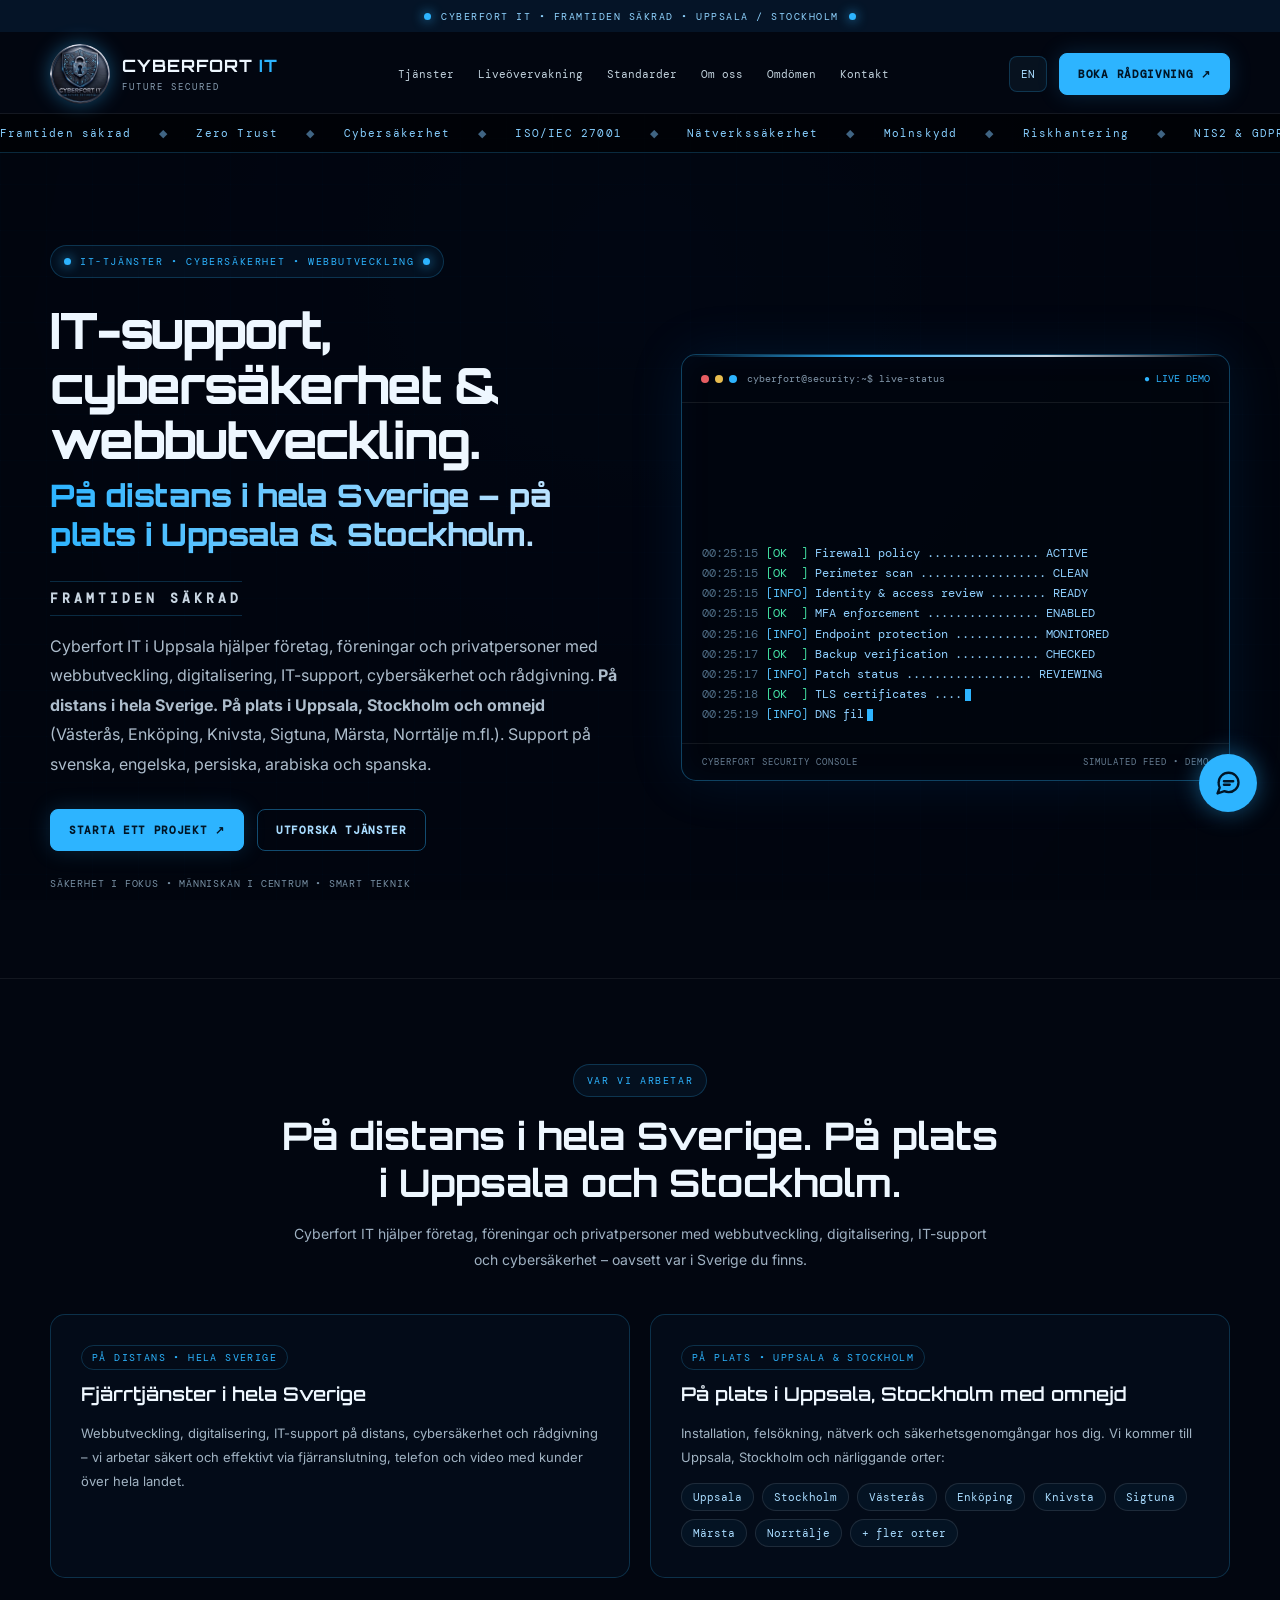
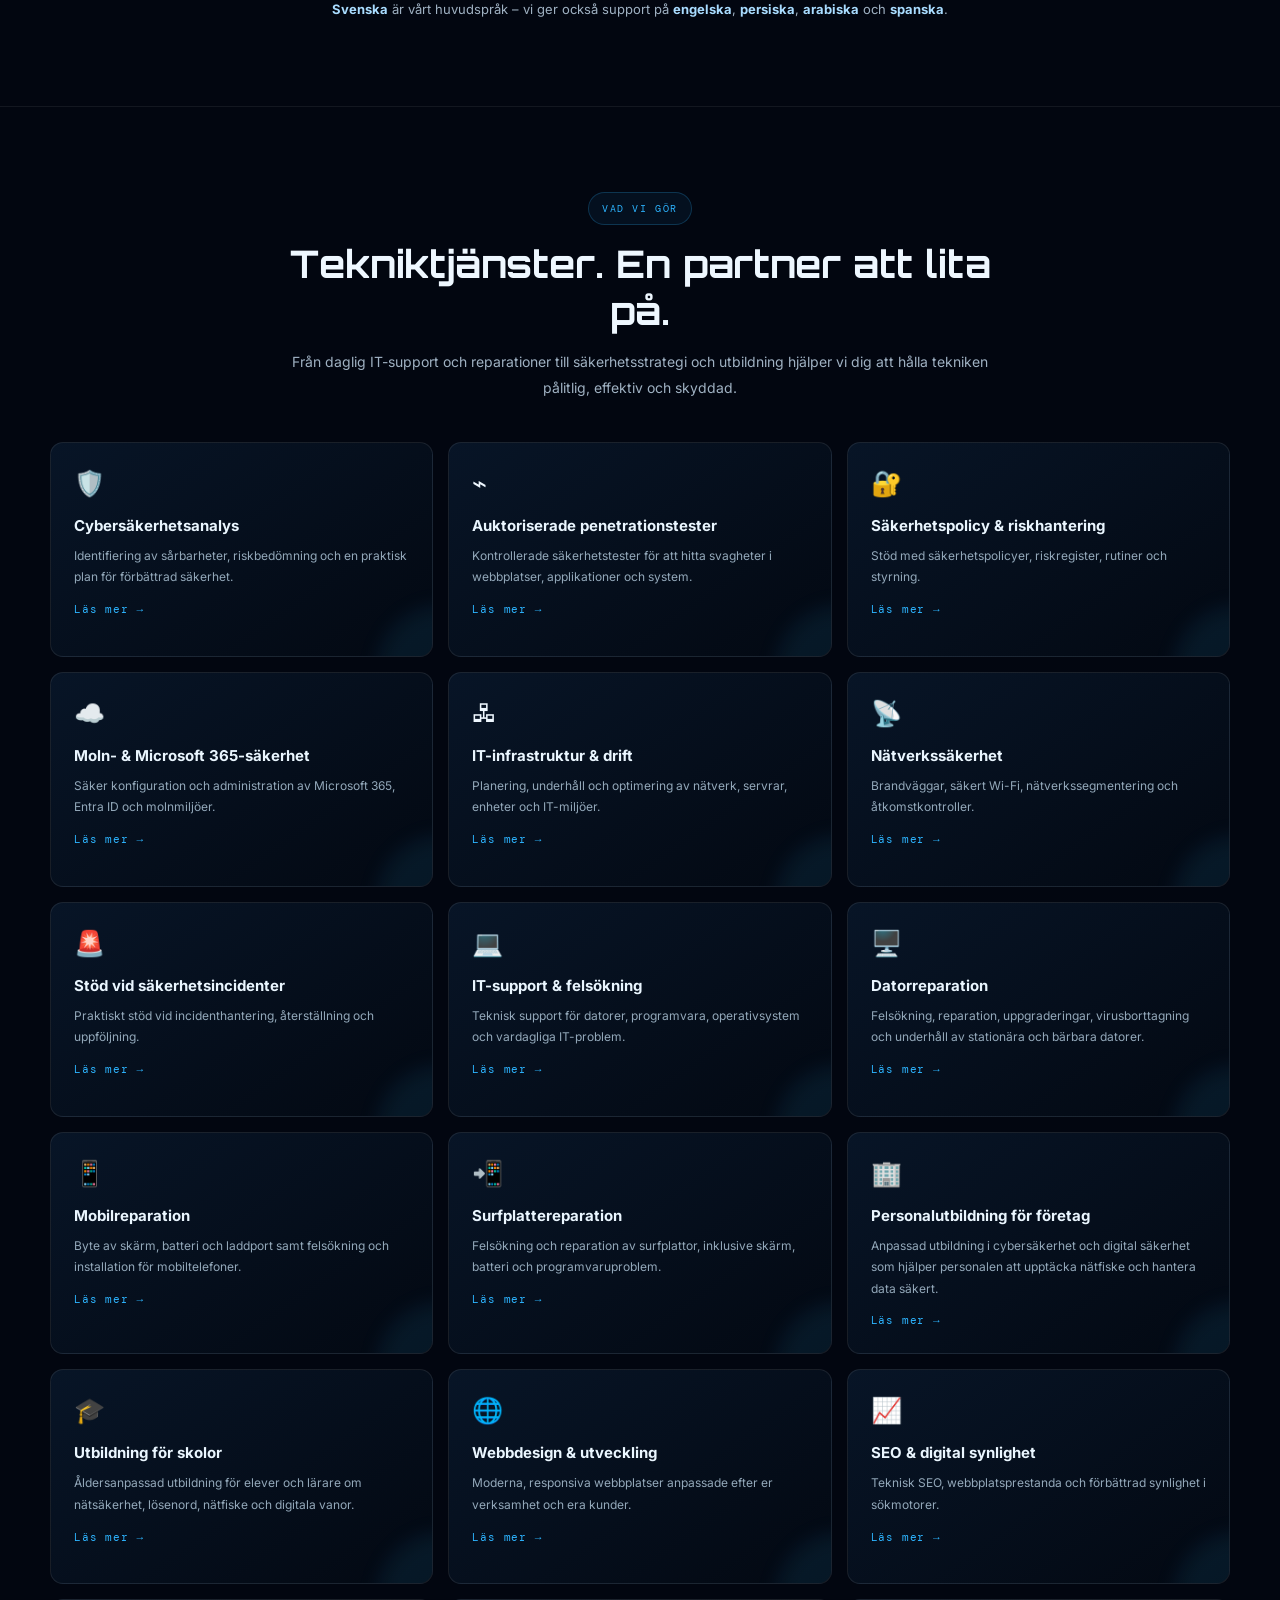
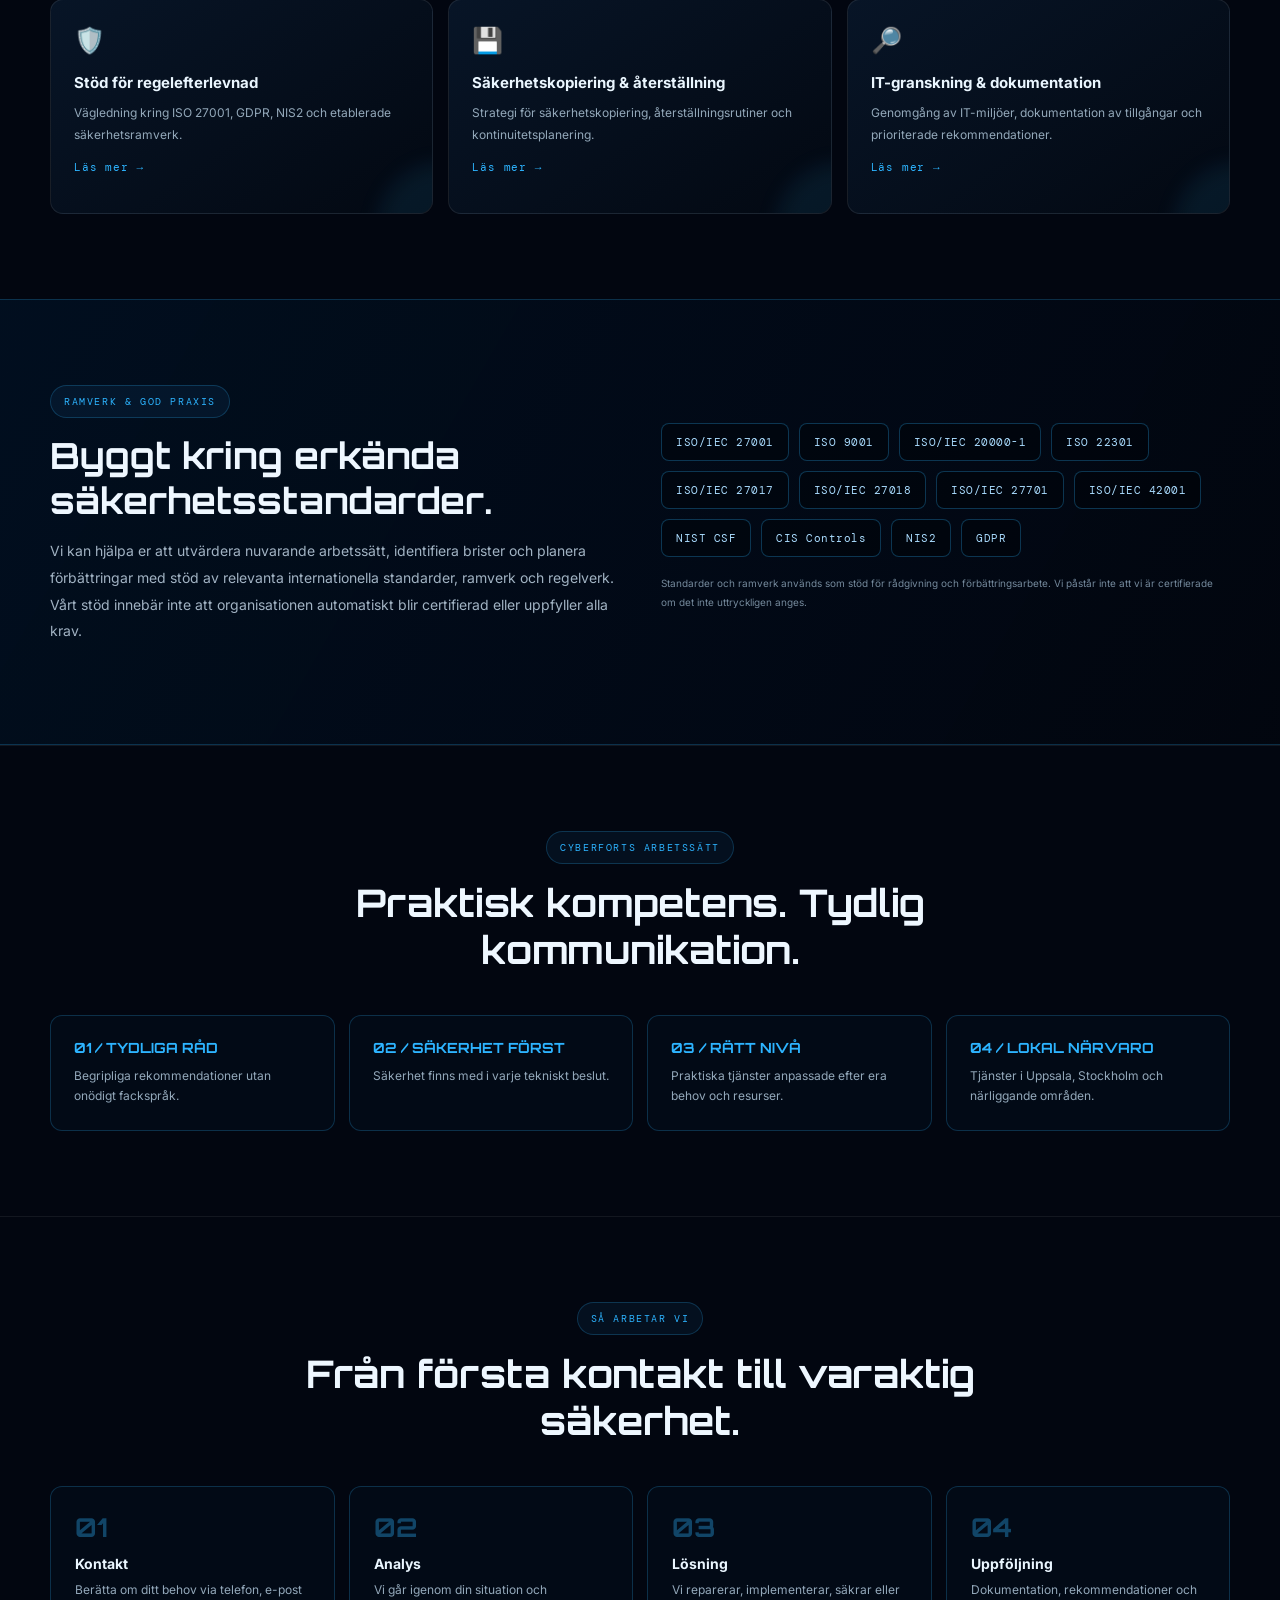
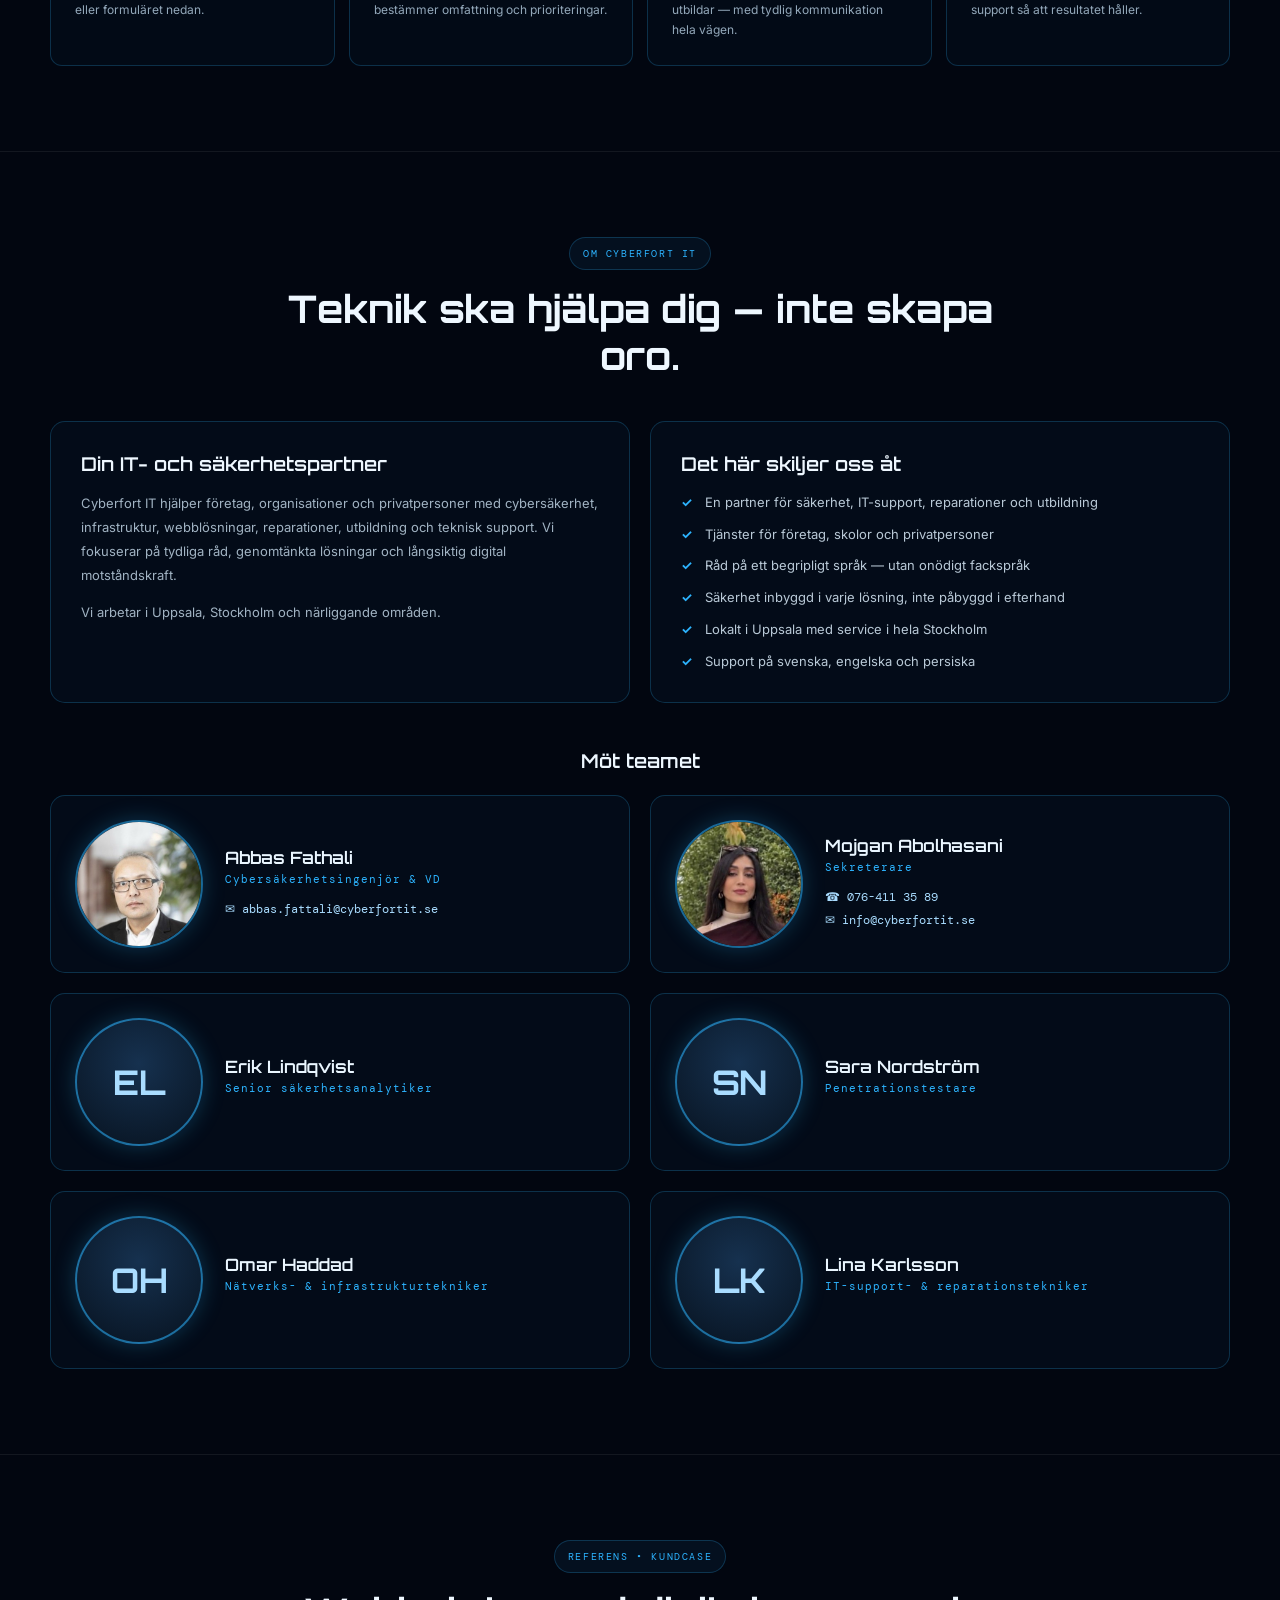
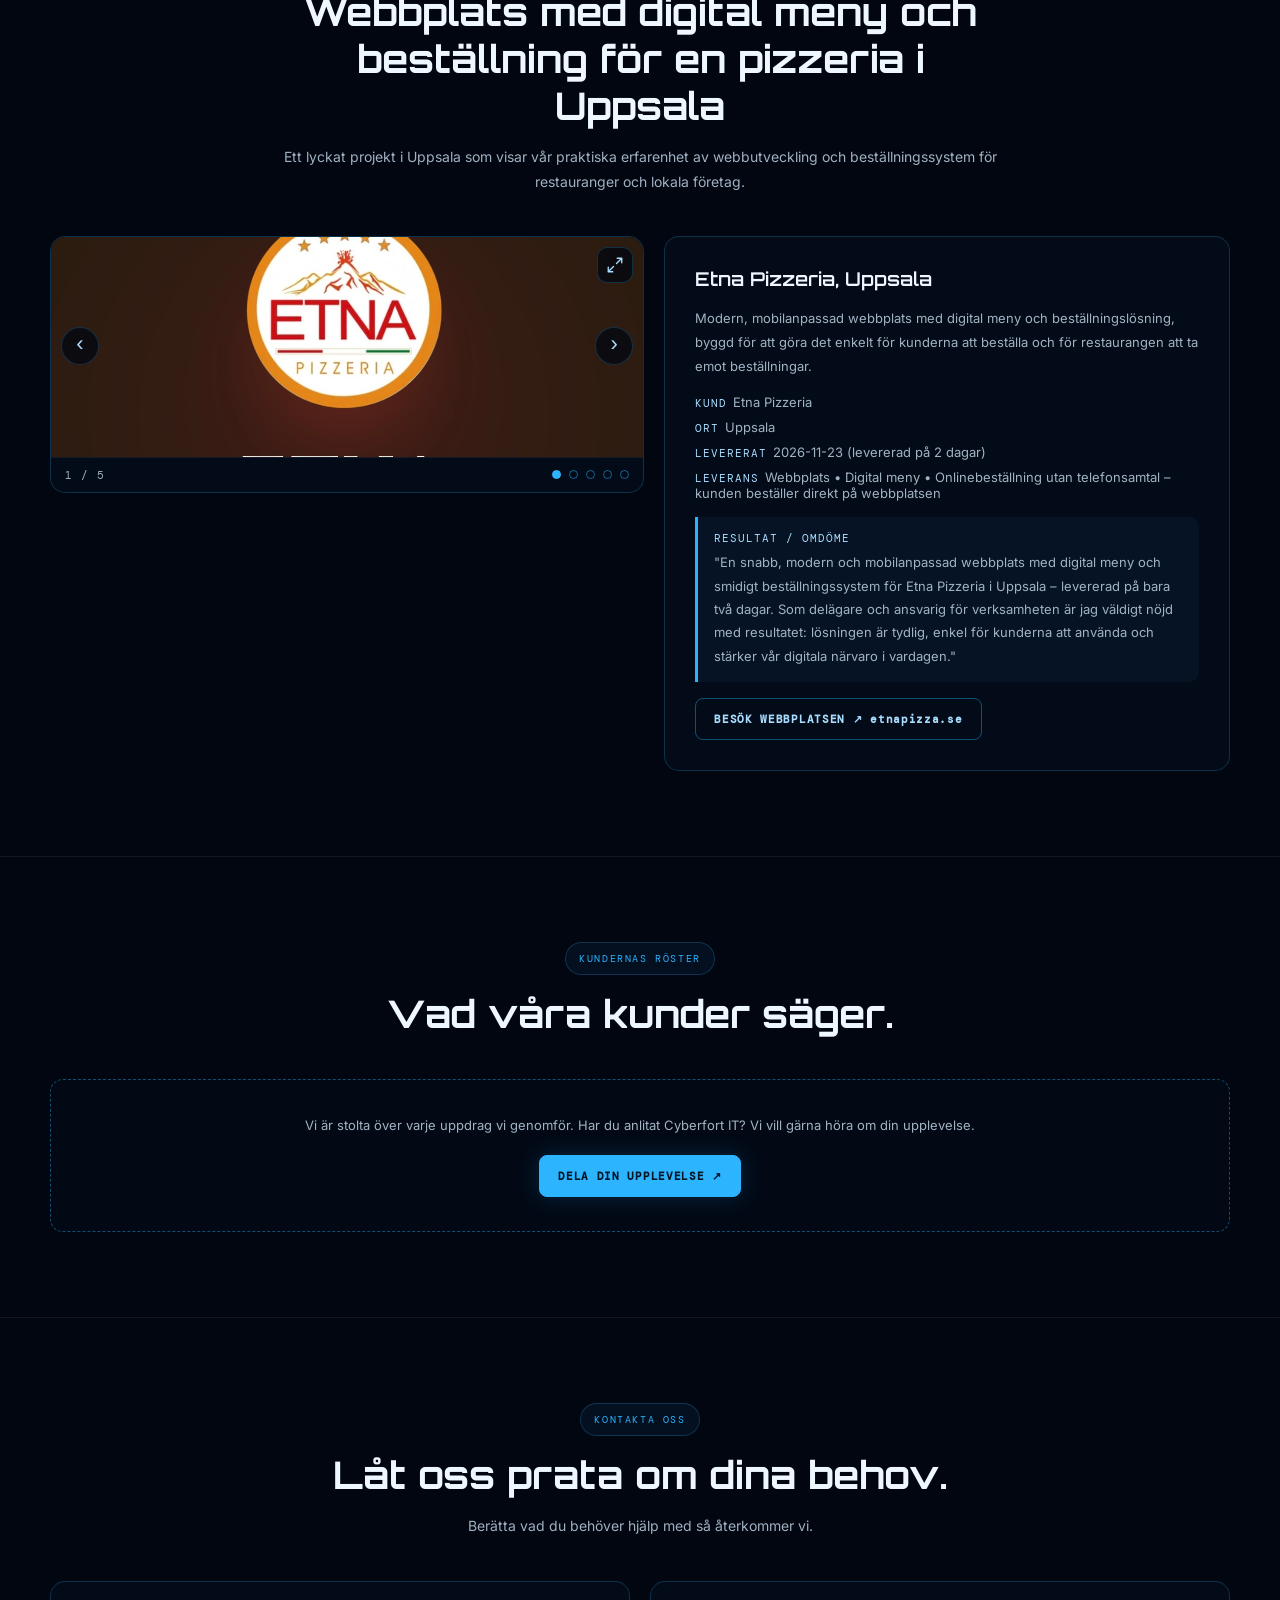
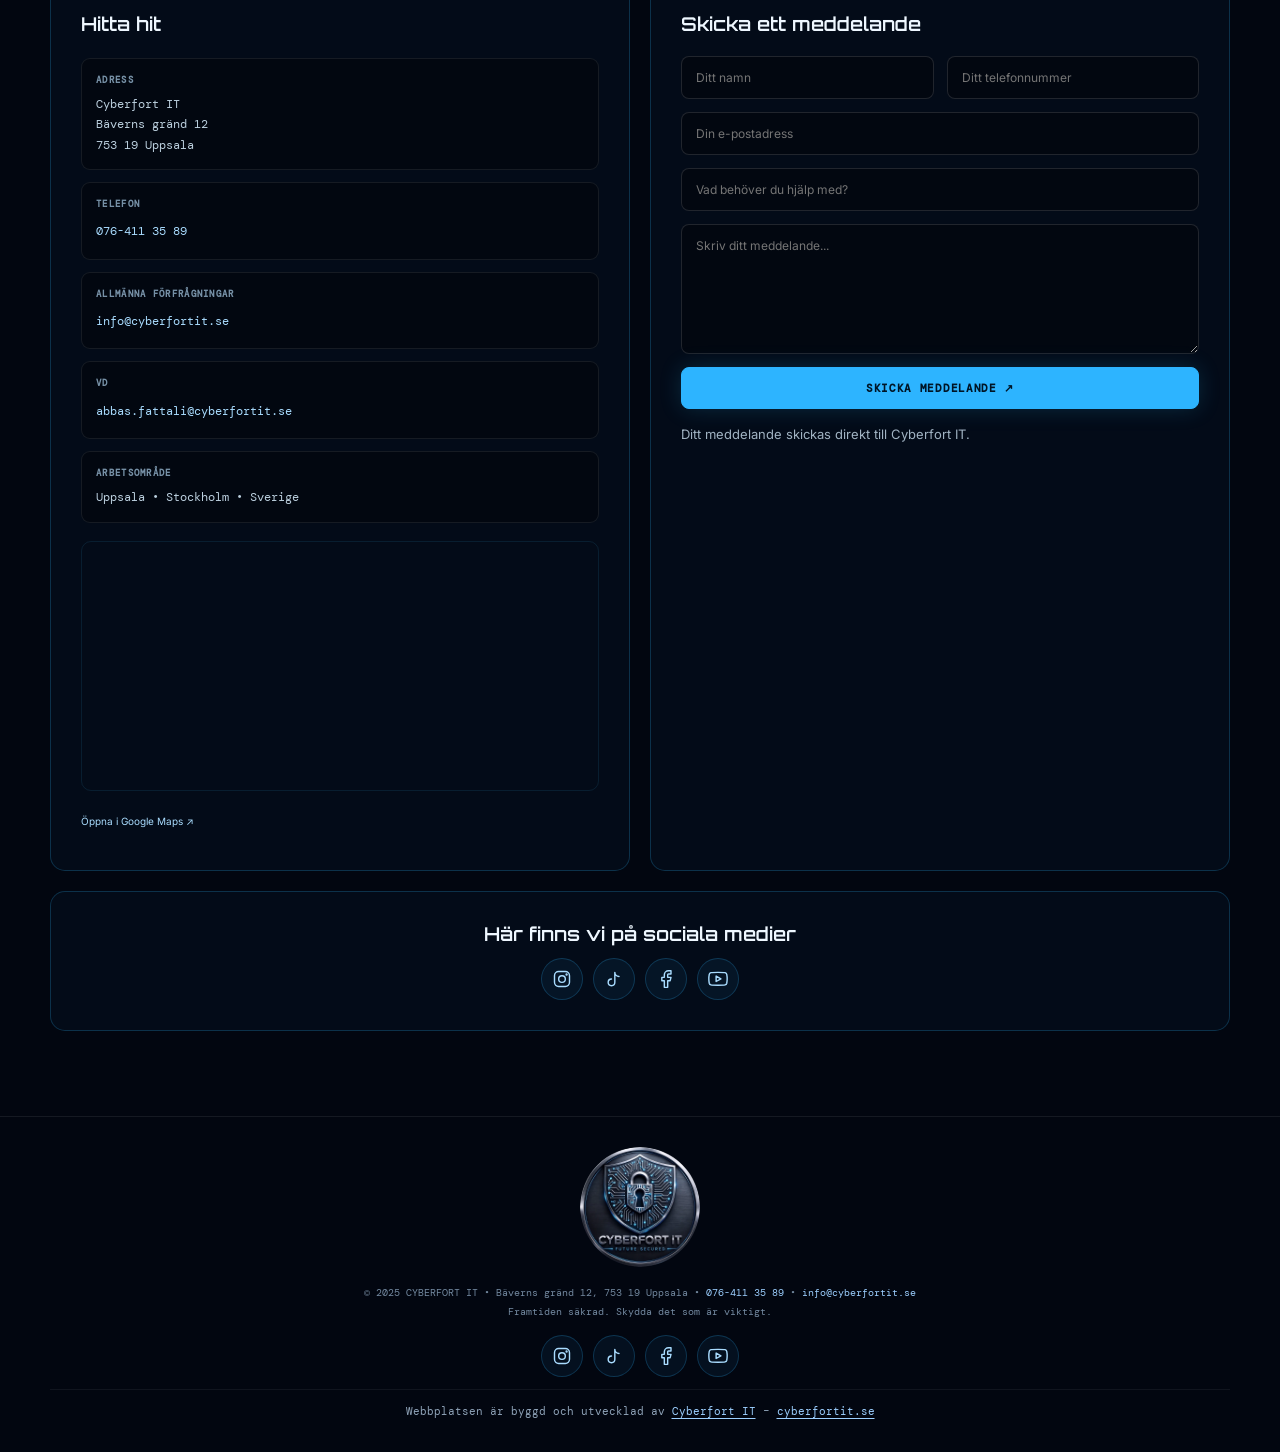
==== commit 516f5328: "Update print statement from 'Hello' to 'Goodbye'" ====
--- a/index.html
+++ b/index.html
@@ -173,19 +173,19 @@
 <style>
 /* Palette matched to the Cyberfort IT logo: deep navy, electric blue, steel silver */
 :root{--bg:#020610;--panel:rgba(5,14,28,.88);--line:rgba(45,180,255,.22);--green:#2db4ff;--mint:#a9dcff;--muted:#9fb1c2;--white:#eef7ff;--silver:#c9d6e2;--max:1180px}
-*{box-sizing:border-box}html{scroll-behavior:smooth;scroll-padding-top:90px;overflow-x:hidden;-webkit-text-size-adjust:100%;text-size-adjust:100%}body{margin:0;background:var(--bg);color:var(--white);font-family:Inter,Arial,sans-serif;min-width:320px}img{max-width:100%}a{color:inherit;text-decoration:none}button,input,textarea,select{font:inherit}
+*{box-sizing:border-box}html{scroll-behavior:smooth;scroll-padding-top:90px}body{margin:0;background:var(--bg);color:var(--white);font-family:Inter,Arial,sans-serif;overflow-x:hidden}@supports (overflow:clip){body{overflow-x:clip}}a{color:inherit;text-decoration:none}button,input,textarea{font:inherit}
 .matrix{position:fixed;inset:0;z-index:0;pointer-events:none;overflow:hidden;opacity:.15;background:radial-gradient(ellipse at 50% 30%,rgba(0,60,120,.2),transparent 65%)}
-.matrix-col{position:absolute;top:-110%;font:12px/1.35 'DM Mono',monospace;color:#00ff55;white-space:pre;text-align:center;animation:rain linear infinite}
+.matrix-col{position:absolute;top:-110%;font:12px/1.35 'DM Mono',monospace;color:#00ff55;white-space:pre;text-align:center;text-shadow:0 0 8px rgba(0,255,85,.55);animation:rain linear infinite}
 .matrix:after{content:"";position:absolute;inset:0;background:linear-gradient(90deg,rgba(0,0,0,.5),transparent 20%,transparent 80%,rgba(0,0,0,.5)),linear-gradient(180deg,rgba(0,0,0,.18),transparent 35%,rgba(0,0,0,.45))}
 @keyframes rain{to{transform:translateY(220vh)}}
 .grid-bg{position:fixed;inset:0;z-index:0;pointer-events:none;opacity:.45;background-image:linear-gradient(rgba(45,180,255,.03) 1px,transparent 1px),linear-gradient(90deg,rgba(45,180,255,.03) 1px,transparent 1px);background-size:46px 46px}
-.page{position:relative;z-index:1;overflow-x:clip}.wrap{width:min(var(--max),calc(100% - 42px));margin:auto}
+.page{position:relative;z-index:1}.wrap{width:min(var(--max),calc(100% - 42px));margin:auto}
 .mono,.eyebrow,.nav,.btn,.tag{font-family:'DM Mono',monospace}
 .topline{min-height:34px;display:flex;align-items:center;justify-content:center;gap:10px;background:rgba(6,24,44,.85);border-bottom:1px solid var(--line);color:#8fd3ff;font:10px 'DM Mono',monospace;letter-spacing:1.5px;text-align:center;padding:6px 12px}
 .pulse{width:7px;height:7px;border-radius:50%;background:var(--green);box-shadow:0 0 12px var(--green);animation:pulse 1.5s infinite;flex:none}@keyframes pulse{50%{opacity:.3}}
-header{position:sticky;top:0;z-index:20;background:rgba(2,6,16,.9);backdrop-filter:blur(16px);border-bottom:1px solid rgba(255,255,255,.07)}
+header{position:-webkit-sticky;position:sticky;top:-1px;margin:0;padding-top:1px;z-index:50;background:#020610;box-shadow:0 -2px 0 #020610;-webkit-transform:translate3d(0,0,0);transform:translate3d(0,0,0);-webkit-backface-visibility:hidden;backface-visibility:hidden;border-bottom:1px solid rgba(255,255,255,.07)}
 .navrow{height:78px;display:flex;align-items:center;justify-content:space-between;gap:20px}
-.brand{display:flex;align-items:center;gap:12px;min-width:0;flex:none}
+.brand{display:flex;align-items:center;gap:12px;min-width:220px}
 .brand img.logo{width:60px;height:60px;border-radius:50%;object-fit:cover;filter:drop-shadow(0 0 10px rgba(45,180,255,.4))}
 .brand svg.logo-fallback{display:none;width:56px;height:56px;filter:drop-shadow(0 0 10px rgba(45,180,255,.4))}
 .footer svg.emblem{width:96px;height:96px;margin-bottom:10px;display:none}
@@ -201,10 +201,9 @@
 .ticker{overflow:hidden;border-bottom:1px solid var(--line);background:rgba(0,0,0,.55);padding:12px 0}
 .ticker-track{display:flex;width:max-content;gap:28px;white-space:nowrap;animation:marquee 42s linear infinite;color:#86cfff;font:11px 'DM Mono';letter-spacing:1.2px}
 .ticker-track span:after{content:'◆';padding-left:28px;color:#3f6483}@keyframes marquee{to{transform:translateX(-50%)}}
-.hero{display:grid;grid-template-columns:minmax(0,1.02fr) minmax(0,.98fr);gap:60px;align-items:center;padding:92px 0 88px;min-height:600px}
+.hero{display:grid;grid-template-columns:1.02fr .98fr;gap:60px;align-items:center;padding:92px 0 88px;min-height:600px}
 .eyebrow{display:inline-flex;align-items:center;gap:9px;color:var(--green);font-size:10px;letter-spacing:1.6px;text-transform:uppercase;border:1px solid var(--line);background:rgba(45,150,230,.07);border-radius:99px;padding:9px 13px}
-.hero-copy,.terminal{min-width:0}
-.hero h1{font:800 clamp(38px,5.3vw,66px)/1.1 Orbitron,sans-serif;letter-spacing:-2px;margin:24px 0 20px;overflow-wrap:break-word}
+.hero h1{font:800 clamp(38px,5.3vw,66px)/1.1 Orbitron,sans-serif;letter-spacing:-2px;margin:24px 0 20px}
 .accent{background:linear-gradient(90deg,#2db4ff,#cfe9ff);-webkit-background-clip:text;background-clip:text;color:transparent}
 .hero p{max-width:570px;color:#adbdcc;font-size:16px;line-height:1.85}
 .slogan{display:inline-block;margin-top:6px;font:600 13px 'DM Mono';letter-spacing:4px;color:var(--silver);border-top:1px solid var(--line);border-bottom:1px solid var(--line);padding:8px 0}
@@ -272,7 +271,7 @@
 .form input,.form textarea{width:100%;padding:13px 14px;background:#020710;border:1px solid rgba(255,255,255,.12);border-radius:8px;color:white;outline:none;font-size:12px}
 .form input:focus,.form textarea:focus{border-color:var(--green)}.form textarea{min-height:130px;resize:vertical}
 .form-note{font-size:10px;color:#74899c;line-height:1.6;margin:0}
-.footer{border-top:1px solid rgba(255,255,255,.08);padding:30px 0 96px;color:#7389a0;font:10px/1.9 'DM Mono';text-align:center}
+.footer{border-top:1px solid rgba(255,255,255,.08);padding:30px 0;color:#7389a0;font:10px/1.9 'DM Mono';text-align:center}
 .footer img{width:120px;height:120px;border-radius:50%;margin-bottom:10px}
 .footer a{color:#9ccfff}
 .chat-launch{position:fixed;right:23px;bottom:22px;z-index:50;width:58px;height:58px;border:0;border-radius:50%;background:var(--green);color:#001526;font-size:23px;box-shadow:0 0 25px rgba(45,180,255,.45);cursor:pointer}
@@ -284,15 +283,9 @@
 .chatinput{display:flex;padding:10px;border-top:1px solid var(--line);gap:7px}
 .chatinput input{min-width:0;flex:1;background:#020710;border:1px solid #234563;color:white;padding:10px;border-radius:7px;font-size:12px}
 .chatinput button{background:var(--green);border:0;border-radius:7px;padding:0 13px;font:11px 'DM Mono';cursor:pointer}
-.mobile-nav{display:none;padding:0 0 16px}.mobile-nav.open{display:grid;gap:12px}.mobile-nav a{font:11px 'DM Mono';color:#c1d1dc;padding:7px 0}.mobile-nav .mobile-cta{display:none;justify-self:start;padding:13px 18px;color:#001526;margin-top:4px}.mobile-nav .mobile-cta:hover{color:#001526}.mobile-nav a:hover{color:var(--green)}
-@media(max-width:1120px){.nav{display:none}.mobile-menu{display:block}}
-@media(min-width:1121px){.mobile-nav{display:none!important}}
-@media(max-width:900px){.hero{grid-template-columns:minmax(0,1fr);gap:38px;padding:65px 0;min-height:0}.hero-copy{max-width:720px}.services{grid-template-columns:repeat(2,1fr)}.why-grid,.steps{grid-template-columns:repeat(2,1fr)}.standards-grid,.contact-grid,.about-grid{grid-template-columns:1fr;gap:20px}.reviews{grid-template-columns:1fr}}
-@media(max-width:820px){.actions>.btn{display:none}.mobile-cta{display:inline-flex!important}}
-@media(max-width:600px){.wrap{width:min(var(--max),calc(100% - 30px))}.brandname{font-size:14px}.brand img.logo{width:44px;height:44px}.tagline{font-size:8px}.actions{gap:7px}.lang{padding:9px}.hero h1{letter-spacing:-1.2px}.hero p{font-size:14px}.services,.about-grid{grid-template-columns:1fr}.card{min-height:0}.why-grid,.steps{grid-template-columns:1fr}.section{padding:65px 0}.panel{padding:22px}.topline{font-size:8px;letter-spacing:.7px}.termcontent{height:300px;font-size:9.5px;padding:14px}.form .two{grid-template-columns:1fr}}
-@media(max-width:480px){.termhead{padding:14px;font-size:9px;gap:8px}.dots{margin-right:6px}.termfoot{flex-wrap:wrap;gap:4px 12px;padding:10px 14px}}
-/* 16px fields: stops iOS Safari from zooming the page when a field is focused */
-@media(max-width:900px){.form input,.form textarea,.form select,.chatinput input{font-size:16px}}
+.mobile-nav{display:none;padding:0 0 16px}.mobile-nav.open{display:grid;gap:12px}.mobile-nav a{font:11px 'DM Mono';color:#c1d1dc}.mobile-nav a:hover{color:var(--green)}
+@media(max-width:900px){.nav{display:none}.mobile-menu{display:block}.hero{grid-template-columns:1fr;gap:38px;padding:65px 0}.hero-copy{max-width:720px}.services{grid-template-columns:repeat(2,1fr)}.why-grid,.steps{grid-template-columns:repeat(2,1fr)}.standards-grid,.contact-grid{grid-template-columns:1fr;gap:20px}.reviews{grid-template-columns:1fr}}
+@media(max-width:600px){.wrap{width:min(var(--max),calc(100% - 30px))}.brand{min-width:0}.brandname{font-size:14px}.brand img.logo{width:44px;height:44px}.tagline{font-size:8px}.actions{gap:7px}.lang{padding:9px}.actions .btn{padding:11px 10px;font-size:9px}.hero h1{letter-spacing:-1.2px}.hero p{font-size:14px}.services,.about-grid{grid-template-columns:1fr}.card{min-height:0}.why-grid,.steps{grid-template-columns:1fr 1fr}.section{padding:65px 0}.panel{padding:22px}.topline{font-size:8px;letter-spacing:.7px}.termcontent{height:300px;font-size:9.5px;padding:14px}.form .two{grid-template-columns:1fr}.chat-launch{right:14px;bottom:14px}.chatbox{right:12px;bottom:82px}}
 @media(prefers-reduced-motion:reduce){*:not(.matrix-col):not(.pulse):not(.ticker-track),*:before,*:after{animation-duration:.01ms!important;animation-iteration-count:1!important;scroll-behavior:auto!important}}
 
 /* team */
@@ -322,7 +315,7 @@
 .card .more{position:relative;z-index:1;display:inline-block;margin-top:14px;font:11px 'DM Mono',monospace;letter-spacing:.8px;color:var(--green)}
 .modal{position:fixed;inset:0;z-index:100;display:flex;align-items:center;justify-content:center;padding:20px;background:rgba(1,4,10,.8);backdrop-filter:blur(6px)}
 .modal[hidden]{display:none}
-.modal-box{position:relative;width:min(720px,100%);max-height:calc(100vh - 40px);max-height:calc(100dvh - 40px);overflow:auto;background:linear-gradient(145deg,#081a2e,#030a14);border:1px solid rgba(45,180,255,.4);border-radius:16px;padding:34px 34px 28px;box-shadow:0 20px 80px #000}
+.modal-box{position:relative;width:min(720px,100%);max-height:calc(100vh - 40px);overflow:auto;background:linear-gradient(145deg,#081a2e,#030a14);border:1px solid rgba(45,180,255,.4);border-radius:16px;padding:34px 34px 28px;box-shadow:0 20px 80px #000}
 .modal-close{position:absolute;top:12px;right:14px;width:38px;height:38px;border-radius:50%;border:1px solid var(--line);background:#07121f;color:#fff;font-size:22px;line-height:1;cursor:pointer}
 .modal-close:hover{border-color:var(--green);color:var(--green)}
 .modal-icon{font-size:34px;margin-bottom:10px}
@@ -331,7 +324,7 @@
 .modal-box h4{font:600 11px 'DM Mono',monospace;letter-spacing:1.6px;text-transform:uppercase;color:var(--green);margin:24px 0 10px}
 .modal-box p{color:#a1b3c3;font-size:13px;line-height:1.8;margin:0}
 .modal-cta{display:flex;flex-wrap:wrap;gap:12px;margin-top:26px;padding-top:20px;border-top:1px solid rgba(255,255,255,.08)}
-@media(max-width:600px){.modal{padding:10px;align-items:flex-end}.modal-box{padding:26px 20px 22px;max-height:92vh;max-height:92dvh}.modal-cta .btn{flex:1 1 100%}}
+@media(max-width:600px){.modal{padding:10px;align-items:flex-end}.modal-box{padding:26px 20px 22px;max-height:92vh}.modal-cta .btn{flex:1 1 100%}}
 
 /* forms, status boxes, email/review modals */
 .modal-box.small{width:min(560px,100%)}
@@ -362,18 +355,18 @@
 .matrix-col{will-change:transform}
 @media(max-width:600px){.modal-box .form .two{grid-template-columns:1fr}}
 
-/* chat widget */
-.chat-launch{right:calc(18px + env(safe-area-inset-right,0px));bottom:calc(18px + env(safe-area-inset-bottom,0px));display:flex;align-items:center;justify-content:center;padding:0}
-.chatbox{right:calc(18px + env(safe-area-inset-right,0px));bottom:calc(88px + env(safe-area-inset-bottom,0px));max-height:calc(100vh - 110px);max-height:calc(100dvh - 110px);display:none;flex-direction:column}
+/* chat button sits above the floating Netlify badge (bottom-right) */
+.chat-launch{bottom:calc(88px + env(safe-area-inset-bottom,0px))}
+.chatbox{bottom:calc(158px + env(safe-area-inset-bottom,0px));max-height:calc(100vh - 178px);display:none;flex-direction:column}
 .chatbox.open{display:flex}
 .chatbox .chatmsgs{height:250px;min-height:90px;flex:1 1 auto}
-@media(max-width:600px){.chat-launch{right:14px}.chatbox{right:12px;width:calc(100vw - 24px)}}
+@media(max-width:600px){.chat-launch{right:14px;bottom:calc(88px + env(safe-area-inset-bottom,0px))}.chatbox{right:12px;bottom:calc(158px + env(safe-area-inset-bottom,0px))}}
 /* top ticker: moves on every screen size and never widens the page */
 .ticker{max-width:100%;overflow:hidden}
 .ticker-track{will-change:transform}
 .ticker:hover .ticker-track{animation-play-state:paused}
 /* hero badge: symmetric blinking dots, fits small phones */
-.hero-copy .eyebrow{max-width:100%;line-height:1.5;text-align:center;border-radius:18px}.eyebrow span{min-width:0}
+.hero-copy .eyebrow{white-space:nowrap;max-width:100%}
 @media(max-width:420px){.hero-copy .eyebrow{letter-spacing:.7px;font-size:9px;gap:7px;padding:8px 10px}}
 
 /* ===== Added: coverage, reference, social, signature, Netlify badge guard ===== */
@@ -385,32 +378,38 @@
 .cov-list li{font:11px 'DM Mono',monospace;color:var(--mint);border:1px solid rgba(255,255,255,.1);border-radius:99px;padding:6px 11px;background:rgba(45,150,230,.06)}
 .lang-strip{margin-top:20px;text-align:center;color:var(--muted);font-size:13px;line-height:1.8}
 .lang-strip b{color:var(--mint)}
-.ref-grid{display:grid;grid-template-columns:minmax(0,1.05fr) minmax(0,1fr);gap:20px;align-items:start}.ref-grid>*{min-width:0}
-/* Etna Pizzeria gallery (5 photos) */
-.ref-gallery{display:flex;flex-direction:column;gap:12px}
-.ref-grid.no-gallery{grid-template-columns:minmax(0,1fr)}.ref-grid.no-gallery .ref-gallery{display:none}
-.rg-stage{position:relative;aspect-ratio:4/3;border:1px solid var(--line);border-radius:15px;background:rgba(2,7,16,.92);overflow:hidden;touch-action:pan-y;outline:none}
-.rg-stage:focus-visible{border-color:var(--green);box-shadow:0 0 0 2px rgba(45,180,255,.35)}
-.rg-stage img{position:absolute;inset:0;width:100%;height:100%;object-fit:contain;display:block;-webkit-user-select:none;user-select:none;-webkit-user-drag:none}
-.rg-nav{position:absolute;top:50%;transform:translateY(-50%);z-index:2;width:42px;height:42px;padding:0;border-radius:50%;border:1px solid var(--line);background:rgba(2,6,16,.78);color:var(--mint);font:400 26px/1 Inter,Arial,sans-serif;cursor:pointer;display:flex;align-items:center;justify-content:center;backdrop-filter:blur(6px);transition:.2s}
-.rg-nav:hover,.rg-nav:focus-visible{border-color:var(--green);color:#fff;outline:none}
-.rg-prev{left:10px}.rg-next{right:10px}
-.rg-count{position:absolute;right:12px;bottom:10px;z-index:2;font:10px 'DM Mono',monospace;letter-spacing:1px;padding:4px 10px;border-radius:99px;background:rgba(2,6,16,.78);border:1px solid var(--line);color:var(--mint)}
-.rg-thumbs{display:grid;grid-template-columns:repeat(5,minmax(0,1fr));gap:8px}
-.rg-thumb{padding:0;aspect-ratio:4/3;border:1px solid rgba(255,255,255,.12);border-radius:9px;overflow:hidden;background:#020710;cursor:pointer;opacity:.6;transition:.2s}
-.rg-thumb:hover{opacity:.9}
-.rg-thumb img{width:100%;height:100%;object-fit:cover;display:block}
-.rg-thumb[aria-current="true"]{opacity:1;border-color:var(--green);box-shadow:0 0 14px rgba(45,180,255,.35)}
-.rg-thumb[hidden]{display:none}
-@media(max-width:480px){.rg-nav{width:36px;height:36px;font-size:22px}.rg-thumbs{gap:6px}}
+.ref-grid{display:grid;grid-template-columns:1.05fr 1fr;gap:20px;align-items:stretch}
+.ref-img{min-height:280px;border:1px dashed rgba(45,180,255,.45);border-radius:15px;background:rgba(45,150,230,.05);display:flex;align-items:center;justify-content:center;text-align:center;color:var(--muted);font:12px/1.8 'DM Mono',monospace;padding:20px;overflow:hidden}
+.ref-img img{width:100%;height:100%;object-fit:cover;border-radius:12px;display:block}
 .ref-list{list-style:none;margin:16px 0;padding:0;display:grid;gap:9px;font-size:13px;color:#a1b3c3}
 .ref-list b{color:var(--mint);font:11px 'DM Mono',monospace;letter-spacing:1px;margin-right:6px}
-/* social icons: single-colour, no text */
-.socials{display:flex;flex-wrap:wrap;justify-content:center;gap:12px;margin:14px 0 6px}
-.socials a{display:inline-flex;align-items:center;justify-content:center;width:46px;height:46px;border:1px solid var(--line);border-radius:50%;color:var(--mint);background:rgba(45,150,230,.07);transition:.2s}
-.socials a svg{width:22px;height:22px;display:block;fill:none;stroke:currentColor;stroke-width:1.7;stroke-linecap:round;stroke-linejoin:round}
-.socials a:hover,.socials a:focus-visible{color:#fff;border-color:var(--green);background:rgba(45,180,255,.16);box-shadow:0 0 18px rgba(45,180,255,.3);transform:translateY(-2px);outline:none}
+.socials{display:flex;flex-wrap:wrap;justify-content:center;gap:10px;margin:14px 0 6px}
+.socials a{display:inline-flex;align-items:center;justify-content:center;width:42px;height:42px;color:var(--mint);border:1px solid var(--line);border-radius:50%;background:rgba(45,150,230,.07);transition:.2s}.socials a svg{display:block}
+.socials a:hover{border-color:var(--green);transform:translateY(-2px)}
 .contact-line .socials{justify-content:flex-start;margin:6px 0 0}
+.ref-gallery{align-self:start;position:relative;border:1px solid var(--line);border-radius:15px;background:rgba(4,13,26,.88);overflow:hidden;outline:none}
+.ref-gallery:focus-visible{border-color:var(--green)}
+.g-stage{position:relative;height:220px;background:#030a14;cursor:zoom-in;overflow:hidden}
+.g-stage img{position:absolute;inset:0;width:100%;height:100%;object-fit:cover;opacity:0;transition:opacity .35s;pointer-events:none}
+.g-stage img.is-active{opacity:1}
+.g-zoom{position:absolute;top:10px;right:10px;width:36px;height:36px;border-radius:10px;border:1px solid var(--line);background:rgba(2,6,16,.75);color:var(--mint);cursor:pointer;display:flex;align-items:center;justify-content:center;padding:0;transition:.2s}
+.g-zoom:hover{border-color:var(--green);color:#fff}
+.lb{position:fixed;inset:0;z-index:300;display:flex;align-items:center;justify-content:center;background:rgba(1,4,10,.94);padding:56px 12px 64px}
+.lb[hidden]{display:none!important}
+.lb img{max-width:100%;max-height:100%;object-fit:contain;border-radius:8px;display:block;-webkit-user-select:none;user-select:none}
+.lb-btn{position:absolute;width:44px;height:44px;border-radius:50%;border:1px solid var(--line);background:rgba(2,6,16,.85);color:var(--mint);font:26px/1 Arial,sans-serif;cursor:pointer;display:flex;align-items:center;justify-content:center;padding:0 0 3px}
+.lb-btn:hover{border-color:var(--green);color:#fff}
+.lb-close{top:max(12px,env(safe-area-inset-top,0px));right:12px;font-size:30px;padding:0 0 2px}
+.lb-prev{left:10px;top:50%;margin-top:-22px}.lb-next{right:10px;top:50%;margin-top:-22px}
+.lb-count{position:absolute;bottom:max(18px,env(safe-area-inset-bottom,0px));left:0;right:0;text-align:center;font:12px 'DM Mono',monospace;color:var(--muted);letter-spacing:1px}
+@media(max-width:600px){.g-stage{height:190px}.g-btn{top:76px}}
+.g-btn{position:absolute;top:90px;width:38px;height:38px;border-radius:50%;border:1px solid var(--line);background:rgba(2,6,16,.75);color:var(--mint);font:22px/1 Arial,sans-serif;cursor:pointer;display:flex;align-items:center;justify-content:center;padding:0 0 3px;transition:.2s}
+.g-btn:hover{border-color:var(--green);color:#fff}.g-prev{left:10px}.g-next{right:10px}
+.g-bar{display:flex;align-items:center;justify-content:space-between;gap:12px;padding:10px 14px;border-top:1px solid rgba(255,255,255,.07)}
+.g-count{font:11px 'DM Mono',monospace;color:var(--muted);letter-spacing:1px}
+.g-dots{display:flex;gap:8px}
+.g-dot{width:9px;height:9px;border-radius:50%;border:1px solid rgba(45,180,255,.5);background:transparent;padding:0;cursor:pointer}
+.g-dot.is-active{background:var(--green);border-color:var(--green)}
 .ref-quote{margin:16px 0;padding:14px 16px;border-left:3px solid var(--green);background:rgba(45,150,230,.06);border-radius:0 10px 10px 0;font-size:13px;line-height:1.8;color:#a1b3c3}.ref-quote b{display:block;color:var(--mint);font:11px 'DM Mono',monospace;letter-spacing:1px;margin-bottom:6px}
 .social-box{margin-top:20px;text-align:center}.social-box h3{margin-bottom:6px}.social-box .socials{margin:12px 0 0}
 .footer-sign{margin-top:12px;padding-top:12px;border-top:1px solid rgba(255,255,255,.06);font:11px/1.8 'DM Mono',monospace;color:#8fa3b8}
@@ -438,12 +437,7 @@
 <circle cx="100" cy="102" r="6.5" fill="#06101d"/><path d="M97 106h6l2 12h-10z" fill="#06101d"/>
 <text x="100" y="178" text-anchor="middle" font-family="Orbitron,Arial,sans-serif" font-weight="700" font-size="15" fill="#dbe6f0" letter-spacing=".5">CYBERFORT iT</text>
 <text x="100" y="190" text-anchor="middle" font-family="DM Mono,monospace" font-size="6.2" fill="#58c4ff" letter-spacing="2.4">FUTURE SECURED</text>
-</symbol>
-<symbol id="ico-instagram" viewBox="0 0 24 24"><rect x="3" y="3" width="18" height="18" rx="5"/><circle cx="12" cy="12" r="4"/><circle cx="17.4" cy="6.6" r=".8"/></symbol>
-<symbol id="ico-tiktok" viewBox="0 0 24 24"><path d="M9 12a4 4 0 1 0 4 4V4a5 5 0 0 0 5 5"/></symbol>
-<symbol id="ico-facebook" viewBox="0 0 24 24"><path d="M18 2h-3a5 5 0 0 0-5 5v3H7v4h3v8h4v-8h3l1-4h-4V7a1 1 0 0 1 1-1h3z"/></symbol>
-<symbol id="ico-youtube" viewBox="0 0 24 24"><path d="M22.54 6.42a2.78 2.78 0 0 0-1.94-2C18.88 4 12 4 12 4s-6.88 0-8.6.46a2.78 2.78 0 0 0-1.94 2A29 29 0 0 0 1 11.75a29 29 0 0 0 .46 5.33A2.78 2.78 0 0 0 3.4 19c1.72.46 8.6.46 8.6.46s6.88 0 8.6-.46a2.78 2.78 0 0 0 1.94-2 29 29 0 0 0 .46-5.25 29 29 0 0 0-.46-5.33z"/><path d="M9.75 15.02 15.5 11.75 9.75 8.48z"/></symbol>
-</defs></svg>
+</symbol></defs></svg>
 <div class="matrix" id="matrix"></div><div class="grid-bg"></div><div class="page">
 <div class="topline"><i class="pulse"></i><span data-i18n="topline">CYBERFORT IT • FUTURE SECURED • UPPSALA / STOCKHOLM</span><i class="pulse"></i></div>
 <header><div class="wrap"><div class="navrow">
@@ -454,7 +448,7 @@
 <div><div class="brandname">CYBERFORT <span>IT</span></div><div class="tagline">FUTURE SECURED</div></div></a>
 <nav class="nav"><a href="#services" data-i18n="navServices">Services</a><a href="#monitoring" data-i18n="navMonitoring">Live monitoring</a><a href="#standards" data-i18n="navStandards">Standards</a><a href="#about" data-i18n="navAbout">About</a><a href="#reviews" data-i18n="navReviews">Reviews</a><a href="#contact" data-i18n="navContact">Contact</a></nav>
 <div class="actions"><button class="lang" id="langBtn" aria-label="Change language">EN</button><a class="btn" href="#contact" data-i18n="booking">BOOK A CONSULTATION ↗</a><button class="mobile-menu" id="menuBtn" aria-label="Open menu">☰</button></div></div>
-<nav class="mobile-nav" id="mobileNav"><a href="#services" data-i18n="navServices">Services</a><a href="#monitoring" data-i18n="navMonitoring">Live monitoring</a><a href="#standards" data-i18n="navStandards">Standards</a><a href="#about" data-i18n="navAbout">About</a><a href="#reviews" data-i18n="navReviews">Reviews</a><a href="#contact" data-i18n="navContact">Contact</a><a class="btn mobile-cta" href="#contact" data-i18n="booking">BOOK A CONSULTATION ↗</a></nav></div></header>
+<nav class="mobile-nav" id="mobileNav"><a href="#services" data-i18n="navServices">Services</a><a href="#monitoring" data-i18n="navMonitoring">Live monitoring</a><a href="#standards" data-i18n="navStandards">Standards</a><a href="#about" data-i18n="navAbout">About</a><a href="#reviews" data-i18n="navReviews">Reviews</a><a href="#contact" data-i18n="navContact">Contact</a></nav></div></header>
 <div class="ticker"><div class="ticker-track" id="ticker"></div></div>
 <main>
 <section class="wrap hero" id="home"><div class="hero-copy"><div class="eyebrow"><i class="pulse"></i><span data-i18n="eyebrow">IT-TJÄNSTER • CYBERSÄKERHET • WEBBUTVECKLING</span><i class="pulse"></i></div><h1 data-i18n="heroTitle">IT-support, cybersäkerhet &amp; webbutveckling.<br><span class="accent">På distans i hela Sverige – på plats i Uppsala &amp; Stockholm.</span></h1><div class="slogan" data-i18n="slogan">FUTURE SECURED</div><p data-i18n="heroText">Cyberfort IT i Uppsala hjälper företag, föreningar och privatpersoner med webbutveckling, digitalisering, IT-support, cybersäkerhet och rådgivning. <b>På distans i hela Sverige.</b> <b>På plats i Uppsala, Stockholm och omnejd</b> (Västerås, Enköping, Knivsta, Sigtuna, Märsta, Norrtälje m.fl.). Support på svenska, engelska, persiska, arabiska och spanska.</p><div class="hero-buttons"><a class="btn" href="#contact" data-i18n="startProject">START A PROJECT ↗</a><a class="btn outline" href="#services" data-i18n="exploreServices">EXPLORE SERVICES</a></div><div class="hero-note" data-i18n="heroNote">SECURITY-MINDED • HUMAN-FOCUSED • TECHNOLOGY-DRIVEN</div></div>
@@ -485,22 +479,19 @@
 
 <section class="section" id="references"><div class="wrap"><div class="section-head"><div class="eyebrow" data-i18n="refEyebrow">REFERENS • KUNDCASE</div><h2 data-i18n="refTitle">Webbplats med digital meny och beställning för en pizzeria i Uppsala</h2><p data-i18n="refText">Ett lyckat projekt i Uppsala som visar vår praktiska erfarenhet av webbutveckling och beställningssystem för restauranger och lokala företag.</p></div>
 <div class="ref-grid">
-<div class="ref-gallery" id="etnaGallery" role="region" aria-roledescription="carousel" aria-label="Etna Pizzeria">
-<div class="rg-stage" id="rgStage" tabindex="0"><img id="rgMain" src="etna-1.png" alt="Etna Pizzeria" decoding="async"><button class="rg-nav rg-prev" id="rgPrev" type="button" aria-label="Previous">‹</button><button class="rg-nav rg-next" id="rgNext" type="button" aria-label="Next">›</button><span class="rg-count" id="rgCount" aria-live="polite">1 / 5</span></div>
-<div class="rg-thumbs" id="rgThumbs">
-<button class="rg-thumb" type="button" aria-current="true"><img src="etna-1.png" alt="" loading="lazy" decoding="async"></button>
-<button class="rg-thumb" type="button" aria-current="false"><img src="etna-2.png" alt="" loading="lazy" decoding="async"></button>
-<button class="rg-thumb" type="button" aria-current="false"><img src="etna-3.png" alt="" loading="lazy" decoding="async"></button>
-<button class="rg-thumb" type="button" aria-current="false"><img src="etna-4.png" alt="" loading="lazy" decoding="async"></button>
-<button class="rg-thumb" type="button" aria-current="false"><img src="etna-5.png" alt="" loading="lazy" decoding="async"></button>
-</div></div>
+<!-- Galleri: lägg etna-1.png … etna-5.png i samma mapp som index.html -->
+<div class="ref-gallery" id="refGallery" role="group" aria-roledescription="carousel" aria-label="Etna Pizzeria – bildgalleri" tabindex="0">
+<div class="g-stage"><img src="etna-1.png" alt="Etna Pizzeria – webbplats och digital meny, bild 1 av 5" loading="eager" decoding="async" class="is-active"><img src="etna-2.png" alt="Etna Pizzeria – webbplats och digital meny, bild 2 av 5" loading="lazy" decoding="async"><img src="etna-3.png" alt="Etna Pizzeria – webbplats och digital meny, bild 3 av 5" loading="lazy" decoding="async"><img src="etna-4.png" alt="Etna Pizzeria – webbplats och digital meny, bild 4 av 5" loading="lazy" decoding="async"><img src="etna-5.png" alt="Etna Pizzeria – webbplats och digital meny, bild 5 av 5" loading="lazy" decoding="async"></div>
+<button type="button" class="g-zoom" aria-label="Förstora bild" title="Förstora"><svg viewBox="0 0 24 24" width="18" height="18" fill="none" stroke="currentColor" stroke-width="1.8" stroke-linecap="round" stroke-linejoin="round" aria-hidden="true"><path d="M15 3h6v6M9 21H3v-6M21 3l-7 7M3 21l7-7"/></svg></button><button type="button" class="g-btn g-prev" aria-label="Föregående bild">&#8249;</button><button type="button" class="g-btn g-next" aria-label="Nästa bild">&#8250;</button>
+<div class="g-bar"><span class="g-count" aria-live="polite">1 / 5</span><span class="g-dots"><button type="button" class="g-dot is-active" data-go="0" aria-label="Bild 1"></button><button type="button" class="g-dot" data-go="1" aria-label="Bild 2"></button><button type="button" class="g-dot" data-go="2" aria-label="Bild 3"></button><button type="button" class="g-dot" data-go="3" aria-label="Bild 4"></button><button type="button" class="g-dot" data-go="4" aria-label="Bild 5"></button></span></div>
+</div>
 <div class="panel"><h3 data-i18n="refCaseTitle">Etna Pizzeria, Uppsala</h3>
 <p data-i18n="refCaseText">Modern, mobilanpassad webbplats med digital meny och beställningslösning, byggd för att göra det enkelt för kunderna att beställa och för restaurangen att ta emot beställningar.</p>
 <ul class="ref-list">
 <li><b data-i18n="refClient">KUND</b><span data-i18n="refClientVal">Etna Pizzeria</span></li>
 <li><b data-i18n="refPlace">ORT</b>Uppsala</li>
 <li><b data-i18n="refDelivered">LEVERERAT</b><span data-i18n="refDeliveredVal">2026-11-23 (levererad på 2 dagar)</span></li>
-<li><b data-i18n="refWhat">LEVERANS</b><span data-i18n="refWhatVal">Webbplats • Digital meny • Beställning online – utan telefonsamtal</span></li>
+<li><b data-i18n="refWhat">LEVERANS</b><span data-i18n="refWhatVal">Webbplats • Digital meny • Onlinebeställning utan telefonsamtal – kunden beställer direkt på webbplatsen</span></li>
 </ul>
 <blockquote class="ref-quote"><b data-i18n="refResult">RESULTAT / OMDÖME</b><span data-i18n="refResultVal">"En snabb, modern och mobilanpassad webbplats med digital meny och smidigt beställningssystem för Etna Pizzeria i Uppsala – levererad på bara två dagar. Som delägare och ansvarig för verksamheten är jag väldigt nöjd med resultatet: lösningen är tydlig, enkel för kunderna att använda och stärker vår digitala närvaro i vardagen."</span></blockquote>
 <a class="btn outline" id="refLink" href="https://etnapizza.se" target="_blank" rel="noopener" data-i18n="refLinkText">BESÖK WEBBPLATSEN ↗ etnapizza.se</a></div>
@@ -532,14 +523,15 @@
 <div class="form-status" id="contactStatus" role="status" aria-live="polite" hidden></div>
 </form></div>
 </div>
-<div class="panel social-box" id="social"><h3 data-i18n="socialTitle">Här finns vi på sociala medier</h3><div class="socials" aria-label="Sociala medier"><a href="https://www.instagram.com/cyberfort_it.swedish?lqvp=Y3QyMWRncXQ2dTV4&amp;utm_source=qr" target="_blank" rel="noopener me" aria-label="Instagram" title="Instagram"><svg viewBox="0 0 24 24" aria-hidden="true" focusable="false"><use href="#ico-instagram"/></svg></a><a href="https://www.tiktok.com/@cyberfort.it.swedish?_r=1&amp;_t=ZN-9BfdkWBqit4" target="_blank" rel="noopener me" aria-label="TikTok" title="TikTok"><svg viewBox="0 0 24 24" aria-hidden="true" focusable="false"><use href="#ico-tiktok"/></svg></a><a href="https://www.facebook.com/share/1dnYBNWk2E/?mibextid=wwXIfr" target="_blank" rel="noopener me" aria-label="Facebook" title="Facebook"><svg viewBox="0 0 24 24" aria-hidden="true" focusable="false"><use href="#ico-facebook"/></svg></a><a href="https://youtube.com/@cyberfortit?si=KmVAo2_C7pKN9HIi" target="_blank" rel="noopener me" aria-label="YouTube" title="YouTube"><svg viewBox="0 0 24 24" aria-hidden="true" focusable="false"><use href="#ico-youtube"/></svg></a></div></div>
+<div class="panel social-box" id="social"><h3 data-i18n="socialTitle">Här finns vi på sociala medier</h3><div class="socials" aria-label="Sociala medier"><a href="https://www.instagram.com/cyberfort_it.swedish?lqvp=Y3QyMWRncXQ2dTV4&utm_source=qr" target="_blank" rel="noopener me" aria-label="Instagram" title="Instagram"><svg viewBox="0 0 24 24" width="20" height="20" fill="none" stroke="currentColor" stroke-width="1.7" stroke-linecap="round" stroke-linejoin="round" aria-hidden="true" focusable="false"><rect x="3" y="3" width="18" height="18" rx="5"/><circle cx="12" cy="12" r="4"/><circle cx="17.5" cy="6.5" r=".6" fill="currentColor"/></svg></a><a href="https://www.tiktok.com/@cyberfort.it.swedish?_r=1&_t=ZN-9BfdkWBqit4" target="_blank" rel="noopener me" aria-label="TikTok" title="TikTok"><svg viewBox="0 0 24 24" width="20" height="20" fill="none" stroke="currentColor" stroke-width="1.7" stroke-linecap="round" stroke-linejoin="round" aria-hidden="true" focusable="false"><path d="M9 12a4 4 0 1 0 4 4V4a5 5 0 0 0 5 5"/></svg></a><a href="https://www.facebook.com/share/1dnYBNWk2E/?mibextid=wwXIfr" target="_blank" rel="noopener me" aria-label="Facebook" title="Facebook"><svg viewBox="0 0 24 24" width="20" height="20" fill="none" stroke="currentColor" stroke-width="1.7" stroke-linecap="round" stroke-linejoin="round" aria-hidden="true" focusable="false"><path d="M18 2h-3a5 5 0 0 0-5 5v3H7v4h3v8h4v-8h3l1-4h-4V7a1 1 0 0 1 1-1h3z"/></svg></a><a href="https://youtube.com/@cyberfortit?si=KmVAo2_C7pKN9HIi" target="_blank" rel="noopener me" aria-label="YouTube" title="YouTube"><svg viewBox="0 0 24 24" width="20" height="20" fill="none" stroke="currentColor" stroke-width="1.7" stroke-linecap="round" stroke-linejoin="round" aria-hidden="true" focusable="false"><path d="M22.5 6.4a2.8 2.8 0 0 0-2-2C18.9 4 12 4 12 4s-6.9 0-8.5.4a2.8 2.8 0 0 0-2 2A29 29 0 0 0 1 11.8a29 29 0 0 0 .5 5.3 2.8 2.8 0 0 0 2 2c1.6.4 8.5.4 8.5.4s6.9 0 8.5-.4a2.8 2.8 0 0 0 2-2 29 29 0 0 0 .5-5.3 29 29 0 0 0-.5-5.4z"/><polygon points="9.75 15 15.5 11.8 9.75 8.5"/></svg></a></div></div>
 </div></section>
+<div class="lb" id="lightbox" role="dialog" aria-modal="true" aria-label="Förstorad bild" hidden><button type="button" class="lb-btn lb-close" aria-label="Stäng">&times;</button><button type="button" class="lb-btn lb-prev" aria-label="Föregående bild">&#8249;</button><img id="lbImg" alt=""><button type="button" class="lb-btn lb-next" aria-label="Nästa bild">&#8250;</button><div class="lb-count" id="lbCount"></div></div>
 </main>
 <footer class="footer"><div class="wrap">
 <img alt="Cyberfort IT"><svg class="emblem" viewBox="0 0 200 200" role="img" aria-label="Cyberfort IT"><use href="#cf-emblem"/></svg><br>
-© 2026 CYBERFORT IT • Bäverns gränd 12, 753 19 Uppsala • <a href="tel:+46764113589">076-411 35 89</a> • <a href="mailto:info@cyberfortit.se">info@cyberfortit.se</a><br>
+© 2025 CYBERFORT IT • Bäverns gränd 12, 753 19 Uppsala • <a href="tel:+46764113589">076-411 35 89</a> • <a href="mailto:info@cyberfortit.se">info@cyberfortit.se</a><br>
 <span data-i18n="footerLine">Future Secured. Protect What Matters.</span>
-<div class="socials" aria-label="Social media"><a href="https://www.instagram.com/cyberfort_it.swedish?lqvp=Y3QyMWRncXQ2dTV4&amp;utm_source=qr" target="_blank" rel="noopener me" aria-label="Instagram" title="Instagram"><svg viewBox="0 0 24 24" aria-hidden="true" focusable="false"><use href="#ico-instagram"/></svg></a><a href="https://www.tiktok.com/@cyberfort.it.swedish?_r=1&amp;_t=ZN-9BfdkWBqit4" target="_blank" rel="noopener me" aria-label="TikTok" title="TikTok"><svg viewBox="0 0 24 24" aria-hidden="true" focusable="false"><use href="#ico-tiktok"/></svg></a><a href="https://www.facebook.com/share/1dnYBNWk2E/?mibextid=wwXIfr" target="_blank" rel="noopener me" aria-label="Facebook" title="Facebook"><svg viewBox="0 0 24 24" aria-hidden="true" focusable="false"><use href="#ico-facebook"/></svg></a><a href="https://youtube.com/@cyberfortit?si=KmVAo2_C7pKN9HIi" target="_blank" rel="noopener me" aria-label="YouTube" title="YouTube"><svg viewBox="0 0 24 24" aria-hidden="true" focusable="false"><use href="#ico-youtube"/></svg></a></div>
+<div class="socials" aria-label="Social media"><a href="https://www.instagram.com/cyberfort_it.swedish?lqvp=Y3QyMWRncXQ2dTV4&utm_source=qr" target="_blank" rel="noopener me" aria-label="Instagram" title="Instagram"><svg viewBox="0 0 24 24" width="20" height="20" fill="none" stroke="currentColor" stroke-width="1.7" stroke-linecap="round" stroke-linejoin="round" aria-hidden="true" focusable="false"><rect x="3" y="3" width="18" height="18" rx="5"/><circle cx="12" cy="12" r="4"/><circle cx="17.5" cy="6.5" r=".6" fill="currentColor"/></svg></a><a href="https://www.tiktok.com/@cyberfort.it.swedish?_r=1&_t=ZN-9BfdkWBqit4" target="_blank" rel="noopener me" aria-label="TikTok" title="TikTok"><svg viewBox="0 0 24 24" width="20" height="20" fill="none" stroke="currentColor" stroke-width="1.7" stroke-linecap="round" stroke-linejoin="round" aria-hidden="true" focusable="false"><path d="M9 12a4 4 0 1 0 4 4V4a5 5 0 0 0 5 5"/></svg></a><a href="https://www.facebook.com/share/1dnYBNWk2E/?mibextid=wwXIfr" target="_blank" rel="noopener me" aria-label="Facebook" title="Facebook"><svg viewBox="0 0 24 24" width="20" height="20" fill="none" stroke="currentColor" stroke-width="1.7" stroke-linecap="round" stroke-linejoin="round" aria-hidden="true" focusable="false"><path d="M18 2h-3a5 5 0 0 0-5 5v3H7v4h3v8h4v-8h3l1-4h-4V7a1 1 0 0 1 1-1h3z"/></svg></a><a href="https://youtube.com/@cyberfortit?si=KmVAo2_C7pKN9HIi" target="_blank" rel="noopener me" aria-label="YouTube" title="YouTube"><svg viewBox="0 0 24 24" width="20" height="20" fill="none" stroke="currentColor" stroke-width="1.7" stroke-linecap="round" stroke-linejoin="round" aria-hidden="true" focusable="false"><path d="M22.5 6.4a2.8 2.8 0 0 0-2-2C18.9 4 12 4 12 4s-6.9 0-8.5.4a2.8 2.8 0 0 0-2 2A29 29 0 0 0 1 11.8a29 29 0 0 0 .5 5.3 2.8 2.8 0 0 0 2 2c1.6.4 8.5.4 8.5.4s6.9 0 8.5-.4a2.8 2.8 0 0 0 2-2 29 29 0 0 0 .5-5.3 29 29 0 0 0-.5-5.4z"/><polygon points="9.75 15 15.5 11.8 9.75 8.5"/></svg></a></div>
 <div class="footer-sign" data-i18n="footerSign">Webbplatsen är byggd och utvecklad av <a href="https://cyberfortit.se">Cyberfort IT</a> – <a href="https://cyberfortit.se">cyberfortit.se</a></div></div></footer></div>
 
 <div class="modal" id="svcModal" role="dialog" aria-modal="true" aria-labelledby="svcTitle" hidden>
@@ -595,8 +587,8 @@
    While this list is empty, the page shows an invitation instead. */
 const REVIEWS=[];
 
-const translations={en:{socialTitle:'Find us on social media',refGalAlt:'Etna Pizzeria website – screenshot',refGalPrev:'Previous photo',refGalNext:'Next photo',refGalLabel:'Etna Pizzeria – photo gallery',eyebrow:'IT SERVICES • CYBERSECURITY • WEB DEVELOPMENT',heroTitle:'IT support, cybersecurity &amp; web development.<br><span class="accent">Remote across Sweden – on site in Uppsala &amp; Stockholm.</span>',heroText:'Cyberfort IT in Uppsala helps businesses, associations and individuals with web development, digitalisation, IT support, cybersecurity and advice. <b>Remote across all of Sweden.</b> <b>On site in Uppsala, Stockholm and surrounding areas</b> (Västerås, Enköping, Knivsta, Sigtuna, Märsta, Norrtälje and more). Support in Swedish, English, Persian, Arabic and Spanish.',covEyebrow:'WHERE WE WORK',covTitle:'Remote across Sweden. On site in Uppsala and Stockholm.',covText:'Cyberfort IT helps businesses, associations and individuals with web development, digitalisation, IT support and cybersecurity – wherever in Sweden you are.',covRemoteTag:'REMOTE • ALL OF SWEDEN',covRemoteTitle:'Remote services across Sweden',covRemoteText:'Web development, digitalisation, remote IT support, cybersecurity and advice – we work securely and efficiently by remote access, phone and video with customers all over the country.',covOnsiteTag:'ON SITE • UPPSALA &amp; STOCKHOLM',covOnsiteTitle:'On site in Uppsala, Stockholm and surroundings',covOnsiteText:'Installation, troubleshooting, networks and security reviews at your location. We come to Uppsala, Stockholm and nearby towns:',covMore:'+ more towns',covLang:'<b>Swedish</b> is our main language – we also support you in <b>English</b>, <b>Persian</b>, <b>Arabic</b> and <b>Spanish</b>.',refEyebrow:'REFERENCE • CASE STUDY',refTitle:'Website with digital menu and online ordering for a pizzeria in Uppsala',refText:'A successful project in Uppsala showing our hands-on experience with web development and ordering systems for restaurants and local businesses.',refCaseTitle:'Etna Pizzeria, Uppsala',refCaseText:'A modern, mobile-friendly website with a digital menu and ordering solution, built to make it easy for customers to order and for the restaurant to receive orders.',refClient:'CLIENT',refClientVal:'Etna Pizzeria',refPlace:'LOCATION',refDelivered:'DELIVERED',refDeliveredVal:'2026-11-23 (delivered in 2 days)',refWhat:'DELIVERY',refWhatVal:'Website • Digital menu • Online ordering – no phone calls needed',refResult:'RESULT / TESTIMONIAL',refResultVal:'"A fast, modern and mobile-friendly website with a digital menu and smooth ordering flow for Etna Pizzeria in Uppsala – delivered in just two days. As co-owner and part of the operations, I am very pleased with the result: it is clear, easy for customers to use, and strengthens our daily digital presence."',refLinkText:'VISIT THE WEBSITE ↗ etnapizza.se',socialLabel:'SOCIAL MEDIA',footerSign:'This website is built and developed by <a href="https://cyberfortit.se">Cyberfort IT</a> – <a href="https://cyberfortit.se">cyberfortit.se</a>',topline:'CYBERFORT IT • FUTURE SECURED • UPPSALA / STOCKHOLM',navServices:'Services',navMonitoring:'Live monitoring',navStandards:'Standards',navAbout:'About',navReviews:'Reviews',navContact:'Contact',booking:'BOOK A CONSULTATION ↗',slogan:'FUTURE SECURED',startProject:'START A PROJECT ↗',exploreServices:'EXPLORE SERVICES',heroNote:'SECURITY-MINDED • HUMAN-FOCUSED • TECHNOLOGY-DRIVEN',servicesEyebrow:'WHAT WE DO',servicesTitle:'Technology services. One trusted partner.',servicesText:'From everyday IT support and repairs to security strategy and training, we help keep your technology dependable, efficient and protected.',standardsEyebrow:'FRAMEWORKS & BEST PRACTICE',standardsTitle:'Built around recognised security standards.',standardsText:'We can help assess your current practices, identify gaps and plan improvements with reference to relevant international standards, frameworks and regulatory requirements. Support does not mean that your organisation is automatically certified or compliant.',standardsNote:'Standards and frameworks are reference points for advisory and implementation work. We do not claim certification unless explicitly stated.',whyEyebrow:'THE CYBERFORT APPROACH',whyTitle:'Practical expertise. Clear communication.',processEyebrow:'HOW WE WORK',processTitle:'From first contact to lasting security.',aboutEyebrow:'ABOUT CYBERFORT IT',aboutTitle:'Technology should empower you — not worry you.',aboutPanelTitle:'Your IT and security partner',aboutText:'Cyberfort IT supports organisations and individuals with cybersecurity, infrastructure, web solutions, repairs, training and technical support. We focus on understandable advice, sensible solutions and building long-term digital resilience.',areaText:'Working across Uppsala, Stockholm and nearby areas in Sweden.',strengthTitle:'What makes us different',teamTitle:'Meet the team',moreLabel:'Read more',inclTitle:'What is included',benTitle:'Benefits',idealTitle:'Who it is for',consultBtn:'REQUEST A CONSULTATION ↗',callBtn:'CALL 076-411 35 89',closeLabel:'Close',emailModalTitle:'Write to us',toLabel:'To',sending:'SENDING…',msgOk:'Thank you! Your message has been sent. We will get back to you as soon as possible.',formErr:'Sorry, something went wrong and your message was not sent. Please try again or call <a href="tel:+46764113589">076-411 35 89</a>.',closeBtn:'CLOSE',reviewModalTitle:'Share your experience',reviewIntro:'Tell us about your experience with Cyberfort IT. Reviews are checked before they are published.',revCompanyPh:'Company or city (optional)',ratingPh:'Rating',servicePh:'Service received',optSec:'Cybersecurity &amp; security testing',optSupport:'IT support &amp; infrastructure',optRepair:'Computer, phone or tablet repair',optTraining:'Training',optWeb:'Web design &amp; SEO',optCompliance:'Compliance, standards &amp; backup',optOther:'Other',revMsgPh:'Your review or experience…',consentTxt:'I agree that my review (with my name) may be published on this website after approval.',sendReview:'SUBMIT REVIEW ↗',reviewOk:'Thank you for sharing your experience! We have received your review. It will be published after it has been reviewed.',roleCeo:'Cyber Security Engineer &amp; CEO',roleSecretary:'Company Secretary',reviewsEyebrow:'CUSTOMER VOICES',reviewsTitle:'What our customers say.',reviewsEmpty:'We are proud of every project we deliver. Have you worked with Cyberfort IT? We would love to hear about your experience.',reviewsBtn:'SHARE YOUR EXPERIENCE ↗',contactEyebrow:'GET IN TOUCH',contactTitle:'Let’s talk about your needs.',contactText:'Tell us what you need help with and we’ll get back to you.',findUs:'Find us',writeUs:'Send us a message',addressLabel:'ADDRESS',phoneLabel:'PHONE',emailLabel:'GENERAL ENQUIRIES',ceoLabel:'CEO',locationLabel:'SERVICE AREA',locationText:'Uppsala • Stockholm • Sweden',openMaps:'Open in Google Maps ↗',namePlaceholder:'Your name',phonePlaceholder:'Your phone',emailPlaceholder:'Your email',subjectPlaceholder:'What can we help with?',messagePlaceholder:'Write your message...',sendMessage:'SEND MESSAGE ↗',formNote:'Your message is sent directly to Cyberfort IT.',footerLine:'Future Secured. Protect What Matters.'},
-sv:{socialTitle:'Här finns vi på sociala medier',refGalAlt:'Etna Pizzeria webbplats – skärmbild',refGalPrev:'Föregående bild',refGalNext:'Nästa bild',refGalLabel:'Etna Pizzeria – bildgalleri',eyebrow:'IT-TJÄNSTER • CYBERSÄKERHET • WEBBUTVECKLING',heroTitle:'IT-support, cybersäkerhet &amp; webbutveckling.<br><span class="accent">På distans i hela Sverige – på plats i Uppsala &amp; Stockholm.</span>',heroText:'Cyberfort IT i Uppsala hjälper företag, föreningar och privatpersoner med webbutveckling, digitalisering, IT-support, cybersäkerhet och rådgivning. <b>På distans i hela Sverige.</b> <b>På plats i Uppsala, Stockholm och omnejd</b> (Västerås, Enköping, Knivsta, Sigtuna, Märsta, Norrtälje m.fl.). Support på svenska, engelska, persiska, arabiska och spanska.',covEyebrow:'VAR VI ARBETAR',covTitle:'På distans i hela Sverige. På plats i Uppsala och Stockholm.',covText:'Cyberfort IT hjälper företag, föreningar och privatpersoner med webbutveckling, digitalisering, IT-support och cybersäkerhet – oavsett var i Sverige du finns.',covRemoteTag:'PÅ DISTANS • HELA SVERIGE',covRemoteTitle:'Fjärrtjänster i hela Sverige',covRemoteText:'Webbutveckling, digitalisering, IT-support på distans, cybersäkerhet och rådgivning – vi arbetar säkert och effektivt via fjärranslutning, telefon och video med kunder över hela landet.',covOnsiteTag:'PÅ PLATS • UPPSALA &amp; STOCKHOLM',covOnsiteTitle:'På plats i Uppsala, Stockholm med omnejd',covOnsiteText:'Installation, felsökning, nätverk och säkerhetsgenomgångar hos dig. Vi kommer till Uppsala, Stockholm och närliggande orter:',covMore:'+ fler orter',covLang:'<b>Svenska</b> är vårt huvudspråk – vi ger också support på <b>engelska</b>, <b>persiska</b>, <b>arabiska</b> och <b>spanska</b>.',refEyebrow:'REFERENS • KUNDCASE',refTitle:'Webbplats med digital meny och beställning för en pizzeria i Uppsala',refText:'Ett lyckat projekt i Uppsala som visar vår praktiska erfarenhet av webbutveckling och beställningssystem för restauranger och lokala företag.',refCaseTitle:'Etna Pizzeria, Uppsala',refCaseText:'Modern, mobilanpassad webbplats med digital meny och beställningslösning, byggd för att göra det enkelt för kunderna att beställa och för restaurangen att ta emot beställningar.',refClient:'KUND',refClientVal:'Etna Pizzeria',refPlace:'ORT',refDelivered:'LEVERERAT',refDeliveredVal:'2026-11-23 (levererad på 2 dagar)',refWhat:'LEVERANS',refWhatVal:'Webbplats • Digital meny • Beställning online – utan telefonsamtal',refResult:'RESULTAT / OMDÖME',refResultVal:'"En snabb, modern och mobilanpassad webbplats med digital meny och smidigt beställningssystem för Etna Pizzeria i Uppsala – levererad på bara två dagar. Som delägare och ansvarig för verksamheten är jag väldigt nöjd med resultatet: lösningen är tydlig, enkel för kunderna att använda och stärker vår digitala närvaro i vardagen."',refLinkText:'BESÖK WEBBPLATSEN ↗ etnapizza.se',socialLabel:'SOCIALA MEDIER',footerSign:'Webbplatsen är byggd och utvecklad av <a href="https://cyberfortit.se">Cyberfort IT</a> – <a href="https://cyberfortit.se">cyberfortit.se</a>',topline:'CYBERFORT IT • FRAMTIDEN SÄKRAD • UPPSALA / STOCKHOLM',navServices:'Tjänster',navMonitoring:'Liveövervakning',navStandards:'Standarder',navAbout:'Om oss',navReviews:'Omdömen',navContact:'Kontakt',booking:'BOKA RÅDGIVNING ↗',slogan:'FRAMTIDEN SÄKRAD',startProject:'STARTA ETT PROJEKT ↗',exploreServices:'UTFORSKA TJÄNSTER',heroNote:'SÄKERHET I FOKUS • MÄNNISKAN I CENTRUM • SMART TEKNIK',servicesEyebrow:'VAD VI GÖR',servicesTitle:'Tekniktjänster. En partner att lita på.',servicesText:'Från daglig IT-support och reparationer till säkerhetsstrategi och utbildning hjälper vi dig att hålla tekniken pålitlig, effektiv och skyddad.',standardsEyebrow:'RAMVERK & GOD PRAXIS',standardsTitle:'Byggt kring erkända säkerhetsstandarder.',standardsText:'Vi kan hjälpa er att utvärdera nuvarande arbetssätt, identifiera brister och planera förbättringar med stöd av relevanta internationella standarder, ramverk och regelverk. Vårt stöd innebär inte att organisationen automatiskt blir certifierad eller uppfyller alla krav.',standardsNote:'Standarder och ramverk används som stöd för rådgivning och förbättringsarbete. Vi påstår inte att vi är certifierade om det inte uttryckligen anges.',whyEyebrow:'CYBERFORTS ARBETSSÄTT',whyTitle:'Praktisk kompetens. Tydlig kommunikation.',processEyebrow:'SÅ ARBETAR VI',processTitle:'Från första kontakt till varaktig säkerhet.',aboutEyebrow:'OM CYBERFORT IT',aboutTitle:'Teknik ska hjälpa dig — inte skapa oro.',aboutPanelTitle:'Din IT- och säkerhetspartner',aboutText:'Cyberfort IT hjälper företag, organisationer och privatpersoner med cybersäkerhet, infrastruktur, webblösningar, reparationer, utbildning och teknisk support. Vi fokuserar på tydliga råd, genomtänkta lösningar och långsiktig digital motståndskraft.',areaText:'Vi arbetar i Uppsala, Stockholm och närliggande områden.',strengthTitle:'Det här skiljer oss åt',teamTitle:'Möt teamet',moreLabel:'Läs mer',inclTitle:'Det här ingår',benTitle:'Fördelar',idealTitle:'Passar för',consultBtn:'BEGÄR RÅDGIVNING ↗',callBtn:'RING 076-411 35 89',closeLabel:'Stäng',emailModalTitle:'Skriv till oss',toLabel:'Till',sending:'SKICKAR…',msgOk:'Tack! Ditt meddelande har skickats. Vi återkommer så snart vi kan.',formErr:'Tyvärr gick något fel och meddelandet skickades inte. Försök igen eller ring <a href="tel:+46764113589">076-411 35 89</a>.',closeBtn:'STÄNG',reviewModalTitle:'Dela din upplevelse',reviewIntro:'Berätta om din upplevelse av Cyberfort IT. Omdömen granskas innan de publiceras.',revCompanyPh:'Företag eller ort (valfritt)',ratingPh:'Betyg',servicePh:'Tjänst du fick',optSec:'Cybersäkerhet &amp; säkerhetstester',optSupport:'IT-support &amp; infrastruktur',optRepair:'Reparation av dator, mobil eller surfplatta',optTraining:'Utbildning',optWeb:'Webbdesign &amp; SEO',optCompliance:'Regelefterlevnad, standarder &amp; backup',optOther:'Annat',revMsgPh:'Ditt omdöme eller din upplevelse…',consentTxt:'Jag godkänner att mitt omdöme (med mitt namn) får publiceras på webbplatsen efter granskning.',sendReview:'SKICKA OMDÖME ↗',reviewOk:'Tack för att du delar din upplevelse! Vi har tagit emot ditt omdöme. Det publiceras efter granskning.',roleCeo:'Cybersäkerhetsingenjör &amp; VD',roleSecretary:'Sekreterare',reviewsEyebrow:'KUNDERNAS RÖSTER',reviewsTitle:'Vad våra kunder säger.',reviewsEmpty:'Vi är stolta över varje uppdrag vi genomför. Har du anlitat Cyberfort IT? Vi vill gärna höra om din upplevelse.',reviewsBtn:'DELA DIN UPPLEVELSE ↗',contactEyebrow:'KONTAKTA OSS',contactTitle:'Låt oss prata om dina behov.',contactText:'Berätta vad du behöver hjälp med så återkommer vi.',findUs:'Hitta hit',writeUs:'Skicka ett meddelande',addressLabel:'ADRESS',phoneLabel:'TELEFON',emailLabel:'ALLMÄNNA FÖRFRÅGNINGAR',ceoLabel:'VD',locationLabel:'ARBETSOMRÅDE',locationText:'Uppsala • Stockholm • Sverige',openMaps:'Öppna i Google Maps ↗',namePlaceholder:'Ditt namn',phonePlaceholder:'Ditt telefonnummer',emailPlaceholder:'Din e-postadress',subjectPlaceholder:'Vad behöver du hjälp med?',messagePlaceholder:'Skriv ditt meddelande...',sendMessage:'SKICKA MEDDELANDE ↗',formNote:'Ditt meddelande skickas direkt till Cyberfort IT.',footerLine:'Framtiden säkrad. Skydda det som är viktigt.'}};
+const translations={en:{socialTitle:'Find us on social media',eyebrow:'IT SERVICES • CYBERSECURITY • WEB DEVELOPMENT',heroTitle:'IT support, cybersecurity &amp; web development.<br><span class="accent">Remote across Sweden – on site in Uppsala &amp; Stockholm.</span>',heroText:'Cyberfort IT in Uppsala helps businesses, associations and individuals with web development, digitalisation, IT support, cybersecurity and advice. <b>Remote across all of Sweden.</b> <b>On site in Uppsala, Stockholm and surrounding areas</b> (Västerås, Enköping, Knivsta, Sigtuna, Märsta, Norrtälje and more). Support in Swedish, English, Persian, Arabic and Spanish.',covEyebrow:'WHERE WE WORK',covTitle:'Remote across Sweden. On site in Uppsala and Stockholm.',covText:'Cyberfort IT helps businesses, associations and individuals with web development, digitalisation, IT support and cybersecurity – wherever in Sweden you are.',covRemoteTag:'REMOTE • ALL OF SWEDEN',covRemoteTitle:'Remote services across Sweden',covRemoteText:'Web development, digitalisation, remote IT support, cybersecurity and advice – we work securely and efficiently by remote access, phone and video with customers all over the country.',covOnsiteTag:'ON SITE • UPPSALA &amp; STOCKHOLM',covOnsiteTitle:'On site in Uppsala, Stockholm and surroundings',covOnsiteText:'Installation, troubleshooting, networks and security reviews at your location. We come to Uppsala, Stockholm and nearby towns:',covMore:'+ more towns',covLang:'<b>Swedish</b> is our main language – we also support you in <b>English</b>, <b>Persian</b>, <b>Arabic</b> and <b>Spanish</b>.',refEyebrow:'REFERENCE • CASE STUDY',refTitle:'Website with digital menu and online ordering for a pizzeria in Uppsala',refText:'A successful project in Uppsala showing our hands-on experience with web development and ordering systems for restaurants and local businesses.',refImgPlaceholder:'[ PLACEHOLDER – IMAGE / SCREENSHOT OF THE PIZZERIA WEBSITE ]',refCaseTitle:'Etna Pizzeria, Uppsala',refCaseText:'A modern, mobile-friendly website with a digital menu and ordering solution, built to make it easy for customers to order and for the restaurant to receive orders.',refClient:'CLIENT',refClientVal:'Etna Pizzeria',refPlace:'LOCATION',refDelivered:'DELIVERED',refDeliveredVal:'2026-11-23 (delivered in 2 days)',refWhat:'DELIVERY',refWhatVal:'Website • Digital menu • Online ordering with no phone call needed – customers order directly on the website',refResult:'RESULT / TESTIMONIAL',refResultVal:'"A fast, modern and mobile-friendly website with a digital menu and smooth ordering flow for Etna Pizzeria in Uppsala – delivered in just two days. As co-owner and part of the operations, I am very pleased with the result: it is clear, easy for customers to use, and strengthens our daily digital presence."',refLinkText:'VISIT THE WEBSITE ↗ etnapizza.se',socialLabel:'SOCIAL MEDIA',footerSign:'This website is built and developed by <a href="https://cyberfortit.se">Cyberfort IT</a> – <a href="https://cyberfortit.se">cyberfortit.se</a>',topline:'CYBERFORT IT • FUTURE SECURED • UPPSALA / STOCKHOLM',navServices:'Services',navMonitoring:'Live monitoring',navStandards:'Standards',navAbout:'About',navReviews:'Reviews',navContact:'Contact',booking:'BOOK A CONSULTATION ↗',slogan:'FUTURE SECURED',startProject:'START A PROJECT ↗',exploreServices:'EXPLORE SERVICES',heroNote:'SECURITY-MINDED • HUMAN-FOCUSED • TECHNOLOGY-DRIVEN',servicesEyebrow:'WHAT WE DO',servicesTitle:'Technology services. One trusted partner.',servicesText:'From everyday IT support and repairs to security strategy and training, we help keep your technology dependable, efficient and protected.',standardsEyebrow:'FRAMEWORKS & BEST PRACTICE',standardsTitle:'Built around recognised security standards.',standardsText:'We can help assess your current practices, identify gaps and plan improvements with reference to relevant international standards, frameworks and regulatory requirements. Support does not mean that your organisation is automatically certified or compliant.',standardsNote:'Standards and frameworks are reference points for advisory and implementation work. We do not claim certification unless explicitly stated.',whyEyebrow:'THE CYBERFORT APPROACH',whyTitle:'Practical expertise. Clear communication.',processEyebrow:'HOW WE WORK',processTitle:'From first contact to lasting security.',aboutEyebrow:'ABOUT CYBERFORT IT',aboutTitle:'Technology should empower you — not worry you.',aboutPanelTitle:'Your IT and security partner',aboutText:'Cyberfort IT supports organisations and individuals with cybersecurity, infrastructure, web solutions, repairs, training and technical support. We focus on understandable advice, sensible solutions and building long-term digital resilience.',areaText:'Working across Uppsala, Stockholm and nearby areas in Sweden.',strengthTitle:'What makes us different',teamTitle:'Meet the team',moreLabel:'Read more',inclTitle:'What is included',benTitle:'Benefits',idealTitle:'Who it is for',consultBtn:'REQUEST A CONSULTATION ↗',callBtn:'CALL 076-411 35 89',closeLabel:'Close',emailModalTitle:'Write to us',toLabel:'To',sending:'SENDING…',msgOk:'Thank you! Your message has been sent. We will get back to you as soon as possible.',formErr:'Sorry, something went wrong and your message was not sent. Please try again or call <a href="tel:+46764113589">076-411 35 89</a>.',closeBtn:'CLOSE',reviewModalTitle:'Share your experience',reviewIntro:'Tell us about your experience with Cyberfort IT. Reviews are checked before they are published.',revCompanyPh:'Company or city (optional)',ratingPh:'Rating',servicePh:'Service received',optSec:'Cybersecurity &amp; security testing',optSupport:'IT support &amp; infrastructure',optRepair:'Computer, phone or tablet repair',optTraining:'Training',optWeb:'Web design &amp; SEO',optCompliance:'Compliance, standards &amp; backup',optOther:'Other',revMsgPh:'Your review or experience…',consentTxt:'I agree that my review (with my name) may be published on this website after approval.',sendReview:'SUBMIT REVIEW ↗',reviewOk:'Thank you for sharing your experience! We have received your review. It will be published after it has been reviewed.',roleCeo:'Cyber Security Engineer &amp; CEO',roleSecretary:'Company Secretary',reviewsEyebrow:'CUSTOMER VOICES',reviewsTitle:'What our customers say.',reviewsEmpty:'We are proud of every project we deliver. Have you worked with Cyberfort IT? We would love to hear about your experience.',reviewsBtn:'SHARE YOUR EXPERIENCE ↗',contactEyebrow:'GET IN TOUCH',contactTitle:'Let’s talk about your needs.',contactText:'Tell us what you need help with and we’ll get back to you.',findUs:'Find us',writeUs:'Send us a message',addressLabel:'ADDRESS',phoneLabel:'PHONE',emailLabel:'GENERAL ENQUIRIES',ceoLabel:'CEO',locationLabel:'SERVICE AREA',locationText:'Uppsala • Stockholm • Sweden',openMaps:'Open in Google Maps ↗',namePlaceholder:'Your name',phonePlaceholder:'Your phone',emailPlaceholder:'Your email',subjectPlaceholder:'What can we help with?',messagePlaceholder:'Write your message...',sendMessage:'SEND MESSAGE ↗',formNote:'Your message is sent directly to Cyberfort IT.',footerLine:'Future Secured. Protect What Matters.'},
+sv:{socialTitle:'Här finns vi på sociala medier',eyebrow:'IT-TJÄNSTER • CYBERSÄKERHET • WEBBUTVECKLING',heroTitle:'IT-support, cybersäkerhet &amp; webbutveckling.<br><span class="accent">På distans i hela Sverige – på plats i Uppsala &amp; Stockholm.</span>',heroText:'Cyberfort IT i Uppsala hjälper företag, föreningar och privatpersoner med webbutveckling, digitalisering, IT-support, cybersäkerhet och rådgivning. <b>På distans i hela Sverige.</b> <b>På plats i Uppsala, Stockholm och omnejd</b> (Västerås, Enköping, Knivsta, Sigtuna, Märsta, Norrtälje m.fl.). Support på svenska, engelska, persiska, arabiska och spanska.',covEyebrow:'VAR VI ARBETAR',covTitle:'På distans i hela Sverige. På plats i Uppsala och Stockholm.',covText:'Cyberfort IT hjälper företag, föreningar och privatpersoner med webbutveckling, digitalisering, IT-support och cybersäkerhet – oavsett var i Sverige du finns.',covRemoteTag:'PÅ DISTANS • HELA SVERIGE',covRemoteTitle:'Fjärrtjänster i hela Sverige',covRemoteText:'Webbutveckling, digitalisering, IT-support på distans, cybersäkerhet och rådgivning – vi arbetar säkert och effektivt via fjärranslutning, telefon och video med kunder över hela landet.',covOnsiteTag:'PÅ PLATS • UPPSALA &amp; STOCKHOLM',covOnsiteTitle:'På plats i Uppsala, Stockholm med omnejd',covOnsiteText:'Installation, felsökning, nätverk och säkerhetsgenomgångar hos dig. Vi kommer till Uppsala, Stockholm och närliggande orter:',covMore:'+ fler orter',covLang:'<b>Svenska</b> är vårt huvudspråk – vi ger också support på <b>engelska</b>, <b>persiska</b>, <b>arabiska</b> och <b>spanska</b>.',refEyebrow:'REFERENS • KUNDCASE',refTitle:'Webbplats med digital meny och beställning för en pizzeria i Uppsala',refText:'Ett lyckat projekt i Uppsala som visar vår praktiska erfarenhet av webbutveckling och beställningssystem för restauranger och lokala företag.',refImgPlaceholder:'[ PLATSHÅLLARE – BILD / SKÄRMDUMP AV PIZZERIANS WEBBPLATS ]',refCaseTitle:'Etna Pizzeria, Uppsala',refCaseText:'Modern, mobilanpassad webbplats med digital meny och beställningslösning, byggd för att göra det enkelt för kunderna att beställa och för restaurangen att ta emot beställningar.',refClient:'KUND',refClientVal:'Etna Pizzeria',refPlace:'ORT',refDelivered:'LEVERERAT',refDeliveredVal:'2026-11-23 (levererad på 2 dagar)',refWhat:'LEVERANS',refWhatVal:'Webbplats • Digital meny • Onlinebeställning utan telefonsamtal – kunden beställer direkt på webbplatsen',refResult:'RESULTAT / OMDÖME',refResultVal:'"En snabb, modern och mobilanpassad webbplats med digital meny och smidigt beställningssystem för Etna Pizzeria i Uppsala – levererad på bara två dagar. Som delägare och ansvarig för verksamheten är jag väldigt nöjd med resultatet: lösningen är tydlig, enkel för kunderna att använda och stärker vår digitala närvaro i vardagen."',refLinkText:'BESÖK WEBBPLATSEN ↗ etnapizza.se',socialLabel:'SOCIALA MEDIER',footerSign:'Webbplatsen är byggd och utvecklad av <a href="https://cyberfortit.se">Cyberfort IT</a> – <a href="https://cyberfortit.se">cyberfortit.se</a>',topline:'CYBERFORT IT • FRAMTIDEN SÄKRAD • UPPSALA / STOCKHOLM',navServices:'Tjänster',navMonitoring:'Liveövervakning',navStandards:'Standarder',navAbout:'Om oss',navReviews:'Omdömen',navContact:'Kontakt',booking:'BOKA RÅDGIVNING ↗',slogan:'FRAMTIDEN SÄKRAD',startProject:'STARTA ETT PROJEKT ↗',exploreServices:'UTFORSKA TJÄNSTER',heroNote:'SÄKERHET I FOKUS • MÄNNISKAN I CENTRUM • SMART TEKNIK',servicesEyebrow:'VAD VI GÖR',servicesTitle:'Tekniktjänster. En partner att lita på.',servicesText:'Från daglig IT-support och reparationer till säkerhetsstrategi och utbildning hjälper vi dig att hålla tekniken pålitlig, effektiv och skyddad.',standardsEyebrow:'RAMVERK & GOD PRAXIS',standardsTitle:'Byggt kring erkända säkerhetsstandarder.',standardsText:'Vi kan hjälpa er att utvärdera nuvarande arbetssätt, identifiera brister och planera förbättringar med stöd av relevanta internationella standarder, ramverk och regelverk. Vårt stöd innebär inte att organisationen automatiskt blir certifierad eller uppfyller alla krav.',standardsNote:'Standarder och ramverk används som stöd för rådgivning och förbättringsarbete. Vi påstår inte att vi är certifierade om det inte uttryckligen anges.',whyEyebrow:'CYBERFORTS ARBETSSÄTT',whyTitle:'Praktisk kompetens. Tydlig kommunikation.',processEyebrow:'SÅ ARBETAR VI',processTitle:'Från första kontakt till varaktig säkerhet.',aboutEyebrow:'OM CYBERFORT IT',aboutTitle:'Teknik ska hjälpa dig — inte skapa oro.',aboutPanelTitle:'Din IT- och säkerhetspartner',aboutText:'Cyberfort IT hjälper företag, organisationer och privatpersoner med cybersäkerhet, infrastruktur, webblösningar, reparationer, utbildning och teknisk support. Vi fokuserar på tydliga råd, genomtänkta lösningar och långsiktig digital motståndskraft.',areaText:'Vi arbetar i Uppsala, Stockholm och närliggande områden.',strengthTitle:'Det här skiljer oss åt',teamTitle:'Möt teamet',moreLabel:'Läs mer',inclTitle:'Det här ingår',benTitle:'Fördelar',idealTitle:'Passar för',consultBtn:'BEGÄR RÅDGIVNING ↗',callBtn:'RING 076-411 35 89',closeLabel:'Stäng',emailModalTitle:'Skriv till oss',toLabel:'Till',sending:'SKICKAR…',msgOk:'Tack! Ditt meddelande har skickats. Vi återkommer så snart vi kan.',formErr:'Tyvärr gick något fel och meddelandet skickades inte. Försök igen eller ring <a href="tel:+46764113589">076-411 35 89</a>.',closeBtn:'STÄNG',reviewModalTitle:'Dela din upplevelse',reviewIntro:'Berätta om din upplevelse av Cyberfort IT. Omdömen granskas innan de publiceras.',revCompanyPh:'Företag eller ort (valfritt)',ratingPh:'Betyg',servicePh:'Tjänst du fick',optSec:'Cybersäkerhet &amp; säkerhetstester',optSupport:'IT-support &amp; infrastruktur',optRepair:'Reparation av dator, mobil eller surfplatta',optTraining:'Utbildning',optWeb:'Webbdesign &amp; SEO',optCompliance:'Regelefterlevnad, standarder &amp; backup',optOther:'Annat',revMsgPh:'Ditt omdöme eller din upplevelse…',consentTxt:'Jag godkänner att mitt omdöme (med mitt namn) får publiceras på webbplatsen efter granskning.',sendReview:'SKICKA OMDÖME ↗',reviewOk:'Tack för att du delar din upplevelse! Vi har tagit emot ditt omdöme. Det publiceras efter granskning.',roleCeo:'Cybersäkerhetsingenjör &amp; VD',roleSecretary:'Sekreterare',reviewsEyebrow:'KUNDERNAS RÖSTER',reviewsTitle:'Vad våra kunder säger.',reviewsEmpty:'Vi är stolta över varje uppdrag vi genomför. Har du anlitat Cyberfort IT? Vi vill gärna höra om din upplevelse.',reviewsBtn:'DELA DIN UPPLEVELSE ↗',contactEyebrow:'KONTAKTA OSS',contactTitle:'Låt oss prata om dina behov.',contactText:'Berätta vad du behöver hjälp med så återkommer vi.',findUs:'Hitta hit',writeUs:'Skicka ett meddelande',addressLabel:'ADRESS',phoneLabel:'TELEFON',emailLabel:'ALLMÄNNA FÖRFRÅGNINGAR',ceoLabel:'VD',locationLabel:'ARBETSOMRÅDE',locationText:'Uppsala • Stockholm • Sverige',openMaps:'Öppna i Google Maps ↗',namePlaceholder:'Ditt namn',phonePlaceholder:'Ditt telefonnummer',emailPlaceholder:'Din e-postadress',subjectPlaceholder:'Vad behöver du hjälp med?',messagePlaceholder:'Skriv ditt meddelande...',sendMessage:'SKICKA MEDDELANDE ↗',formNote:'Ditt meddelande skickas direkt till Cyberfort IT.',footerLine:'Framtiden säkrad. Skydda det som är viktigt.'}};
 
 const services={en:[
 ['🛡️','Cybersecurity Assessment','Identify vulnerabilities, evaluate risks and build a practical security improvement plan.'],
@@ -660,7 +652,7 @@
 function setLang(next){lang=next;document.documentElement.lang=lang;
  document.querySelectorAll('[data-i18n]').forEach(el=>{const k=el.dataset.i18n;if(translations[lang][k])el.innerHTML=translations[lang][k]});
  document.querySelectorAll('[data-placeholder]').forEach(el=>el.placeholder=translations[lang][el.dataset.placeholder]);
- document.getElementById('langBtn').textContent=lang==='en'?'SV':'EN';renderCards();buildTicker();updateGalleryLabels();}
+ document.getElementById('langBtn').textContent=lang==='en'?'SV':'EN';renderCards();buildTicker();}
 document.getElementById('langBtn').addEventListener('click',()=>setLang(lang==='en'?'sv':'en'));
 function buildTicker(){const words=lang==='en'?['Future Secured','Zero Trust','Cybersecurity','ISO/IEC 27001','Network Security','Cloud Protection','Risk Management','NIS2 & GDPR','Phone, Tablet & PC Repair','Staff & School Training','Secure by Design']:['Framtiden säkrad','Zero Trust','Cybersäkerhet','ISO/IEC 27001','Nätverkssäkerhet','Molnskydd','Riskhantering','NIS2 & GDPR','Mobil-, surfplatte- & datorreparation','Utbildning för personal & skolor','Säkerhet från grunden'];const row=words.map(w=>`<span>${w}</span>`).join('');document.getElementById('ticker').innerHTML=row+row}
 
@@ -789,43 +781,6 @@
  setTimeout(()=>{msgs.appendChild(b);msgs.scrollTop=msgs.scrollHeight},450);msgs.scrollTop=msgs.scrollHeight}
 document.getElementById('chatSend').onclick=chatSend;
 document.getElementById('chatInput').addEventListener('keydown',e=>{if(e.key==='Enter')chatSend()});
-/* ============ Etna Pizzeria gallery (etna-1.png … etna-5.png) ============ */
-const etna={root:document.getElementById('etnaGallery'),main:document.getElementById('rgMain'),count:document.getElementById('rgCount'),i:0};
-function etnaSlides(){return [...etna.root.querySelectorAll('.rg-thumb')].filter(b=>!b.hidden)}
-function etnaCheckEmpty(){if(!etnaSlides().length)etna.root.closest('.ref-grid').classList.add('no-gallery')}
-function etnaShow(n){const s=etnaSlides();if(!s.length){etnaCheckEmpty();return}
-  etna.i=((n%s.length)+s.length)%s.length;
-  const T=translations[lang],cur=s[etna.i],src=cur.querySelector('img').getAttribute('src');
-  if(etna.main.getAttribute('src')!==src)etna.main.src=src;
-  etna.main.alt=T.refGalAlt+' '+(etna.i+1);
-  etna.count.textContent=(etna.i+1)+' / '+s.length;
-  s.forEach((b,k)=>b.setAttribute('aria-current',k===etna.i?'true':'false'));
-  document.getElementById('rgPrev').style.display=document.getElementById('rgNext').style.display=s.length>1?'':'none'}
-function updateGalleryLabels(){if(typeof etna==='undefined')return;const T=translations[lang];
-  etna.root.setAttribute('aria-label',T.refGalLabel);
-  document.getElementById('rgPrev').setAttribute('aria-label',T.refGalPrev);
-  document.getElementById('rgNext').setAttribute('aria-label',T.refGalNext);
-  etnaSlides().forEach((b,k)=>b.setAttribute('aria-label',T.refGalAlt+' '+(k+1)));
-  etnaShow(etna.i)}
-(function(){
-  const thumbs=[...etna.root.querySelectorAll('.rg-thumb')];
-  const drop=b=>{b.hidden=true;etnaCheckEmpty();etnaShow(etna.i)};
-  thumbs.forEach(b=>{const im=b.querySelector('img');
-    im.addEventListener('error',()=>drop(b));
-    if(im.complete&&im.naturalWidth===0&&im.getAttribute('src'))drop(b)});
-  etna.main.addEventListener('error',()=>{const s=etnaSlides();if(s[etna.i])drop(s[etna.i])});
-  etna.root.addEventListener('click',e=>{
-    const t=e.target.closest('.rg-thumb');if(t){etnaShow(etnaSlides().indexOf(t));return}
-    if(e.target.closest('#rgPrev'))etnaShow(etna.i-1);
-    else if(e.target.closest('#rgNext'))etnaShow(etna.i+1)});
-  const stage=document.getElementById('rgStage');
-  stage.addEventListener('keydown',e=>{if(e.key==='ArrowLeft'){e.preventDefault();etnaShow(etna.i-1)}else if(e.key==='ArrowRight'){e.preventDefault();etnaShow(etna.i+1)}});
-  let x0=null,y0=null;
-  stage.addEventListener('touchstart',e=>{x0=e.touches[0].clientX;y0=e.touches[0].clientY},{passive:true});
-  stage.addEventListener('touchend',e=>{if(x0===null)return;const dx=e.changedTouches[0].clientX-x0,dy=e.changedTouches[0].clientY-y0;x0=null;
-    if(Math.abs(dx)>40&&Math.abs(dx)>Math.abs(dy)*1.3)etnaShow(etna.i+(dx<0?1:-1))},{passive:true});
-})();
-
 setLang('sv');
 
 /* ============ STAFF (name + role only) ============
@@ -935,6 +890,26 @@
 applyAria();
 </script>
 <script>
+/* Reference gallery + lightbox (etna-1.png … etna-5.png) */
+(function(){var g=document.getElementById('refGallery'),lb=document.getElementById('lightbox');if(!g)return;
+var im=g.querySelectorAll('.g-stage img'),dots=g.querySelectorAll('.g-dot'),cnt=g.querySelector('.g-count'),i=0,n=im.length,lbImg=document.getElementById('lbImg'),lbCnt=document.getElementById('lbCount'),opener=null;
+function go(k){i=(k+n)%n;im.forEach(function(e,j){e.classList.toggle('is-active',j===i)});dots.forEach(function(e,j){e.classList.toggle('is-active',j===i)});cnt.textContent=(i+1)+' / '+n;if(!lb.hidden)show()}
+function show(){lbImg.src=im[i].currentSrc||im[i].src;lbImg.alt=im[i].alt;lbCnt.textContent=(i+1)+' / '+n}
+function open(from){opener=from||null;lb.hidden=false;show();document.documentElement.style.overflow='hidden';lb.querySelector('.lb-close').focus()}
+function close(){lb.hidden=true;lbImg.removeAttribute('src');document.documentElement.style.overflow='';if(opener)opener.focus()}
+g.querySelector('.g-prev').onclick=function(){go(i-1)};g.querySelector('.g-next').onclick=function(){go(i+1)};
+dots.forEach(function(d){d.onclick=function(){go(+d.dataset.go)}});
+g.querySelector('.g-stage').onclick=function(){open(g)};
+g.querySelector('.g-zoom').onclick=function(){open(this)};
+lb.querySelector('.lb-close').onclick=close;lb.querySelector('.lb-prev').onclick=function(){go(i-1)};lb.querySelector('.lb-next').onclick=function(){go(i+1)};
+lb.addEventListener('click',function(e){if(e.target===lb)close()});
+document.addEventListener('keydown',function(e){if(lb.hidden)return;if(e.key==='Escape')close();if(e.key==='ArrowLeft')go(i-1);if(e.key==='ArrowRight')go(i+1)});
+g.addEventListener('keydown',function(e){if(e.key==='ArrowLeft')go(i-1);if(e.key==='ArrowRight')go(i+1);if(e.key==='Enter'&&e.target===g)open(g)});
+function swipe(el){var x=null;el.addEventListener('touchstart',function(e){x=e.touches[0].clientX},{passive:true});el.addEventListener('touchend',function(e){if(x===null)return;var d=e.changedTouches[0].clientX-x;if(Math.abs(d)>40)go(i+(d<0?1:-1));x=null})}
+swipe(g);swipe(lb);
+})();
+</script>
+<script>
 /* Guard: remove a "Powered by Netlify" badge if one is ever injected */
 (function(){function kill(n){try{if(n.nodeType!==1)return;var t=(n.id||'')+' '+(n.className&&n.className.baseVal===undefined?n.className:'')+' '+(n.getAttribute('href')||'')+' '+(n.getAttribute('src')||'');if(/netlify-badge|netlify\.com\/\?utm|netlify\.com\/drop/i.test(t)||(n.tagName==='IFRAME'&&/netlify/i.test(t)))n.remove();}catch(e){}}
 function sweep(){document.querySelectorAll('[id*="netlify-badge"],[class*="netlify-badge"],iframe[src*="netlify"],a[href*="netlify.com/?utm"]').forEach(function(n){n.remove()})}
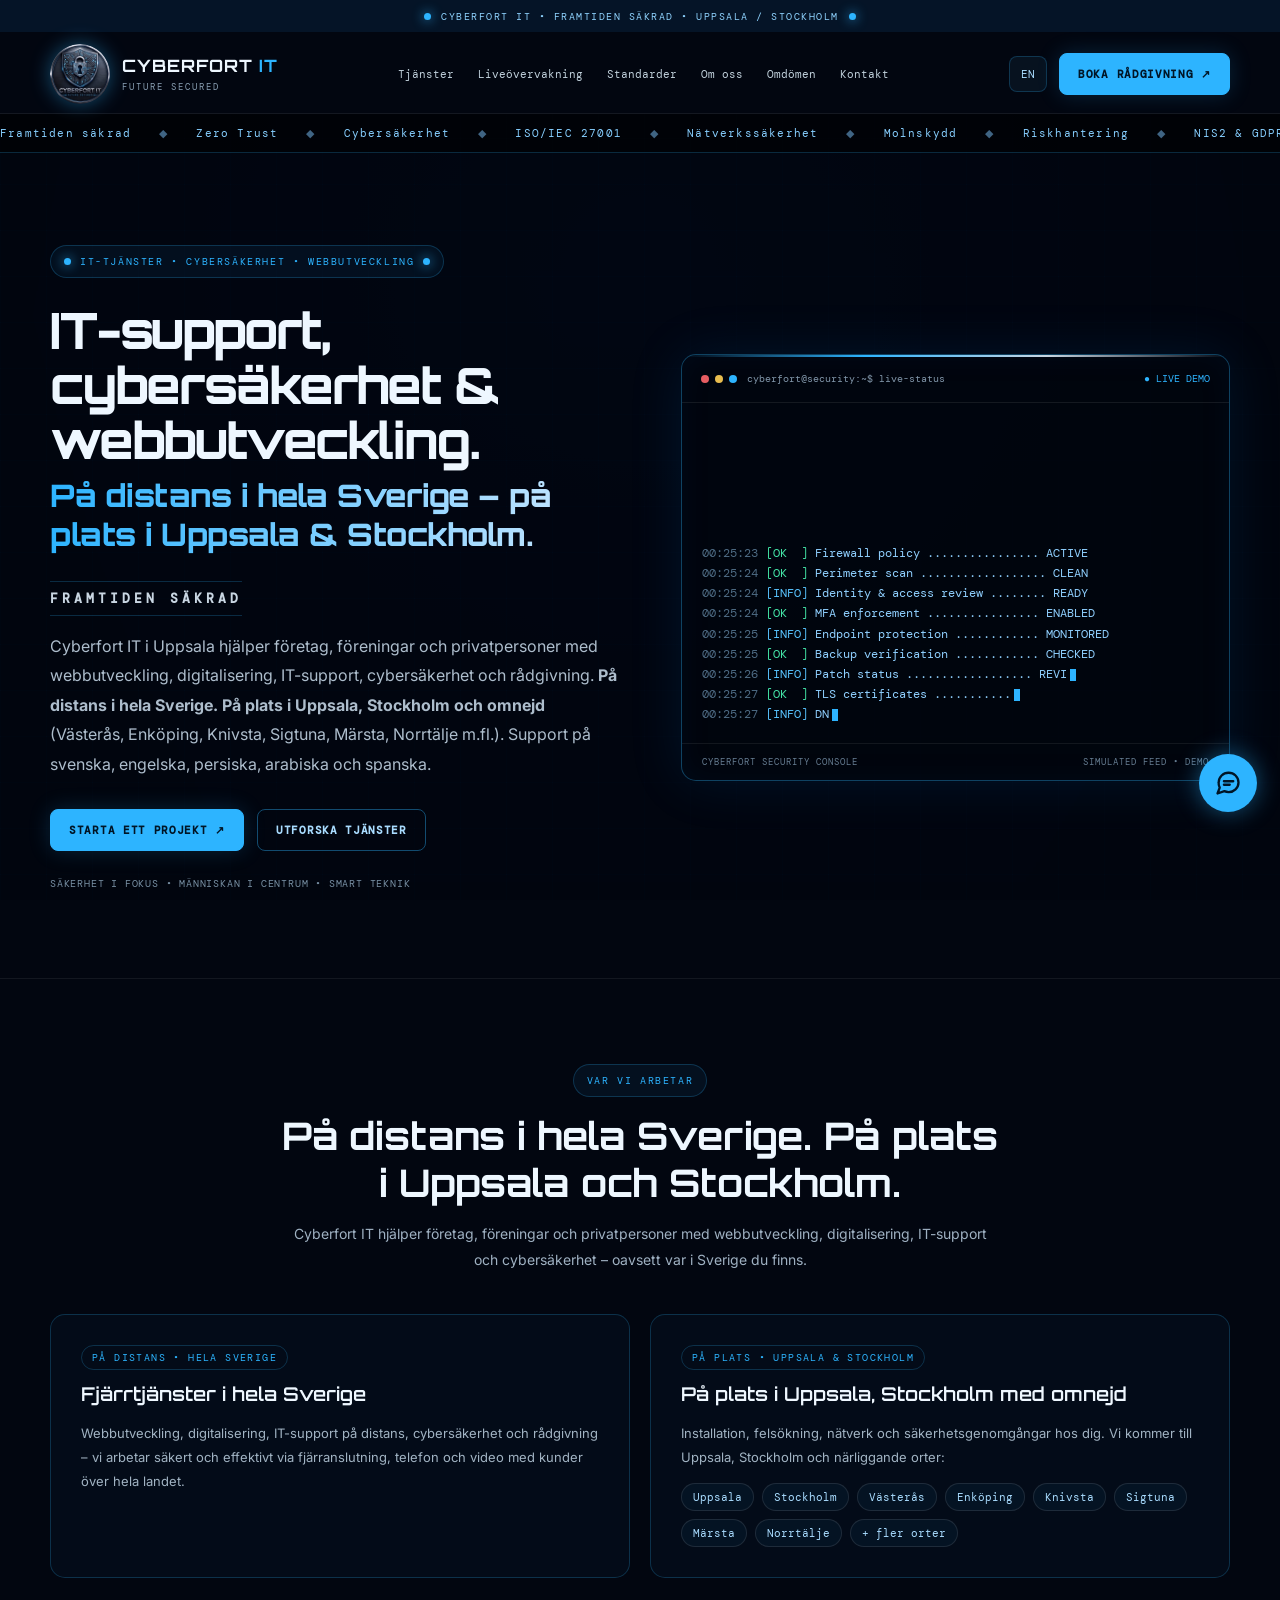
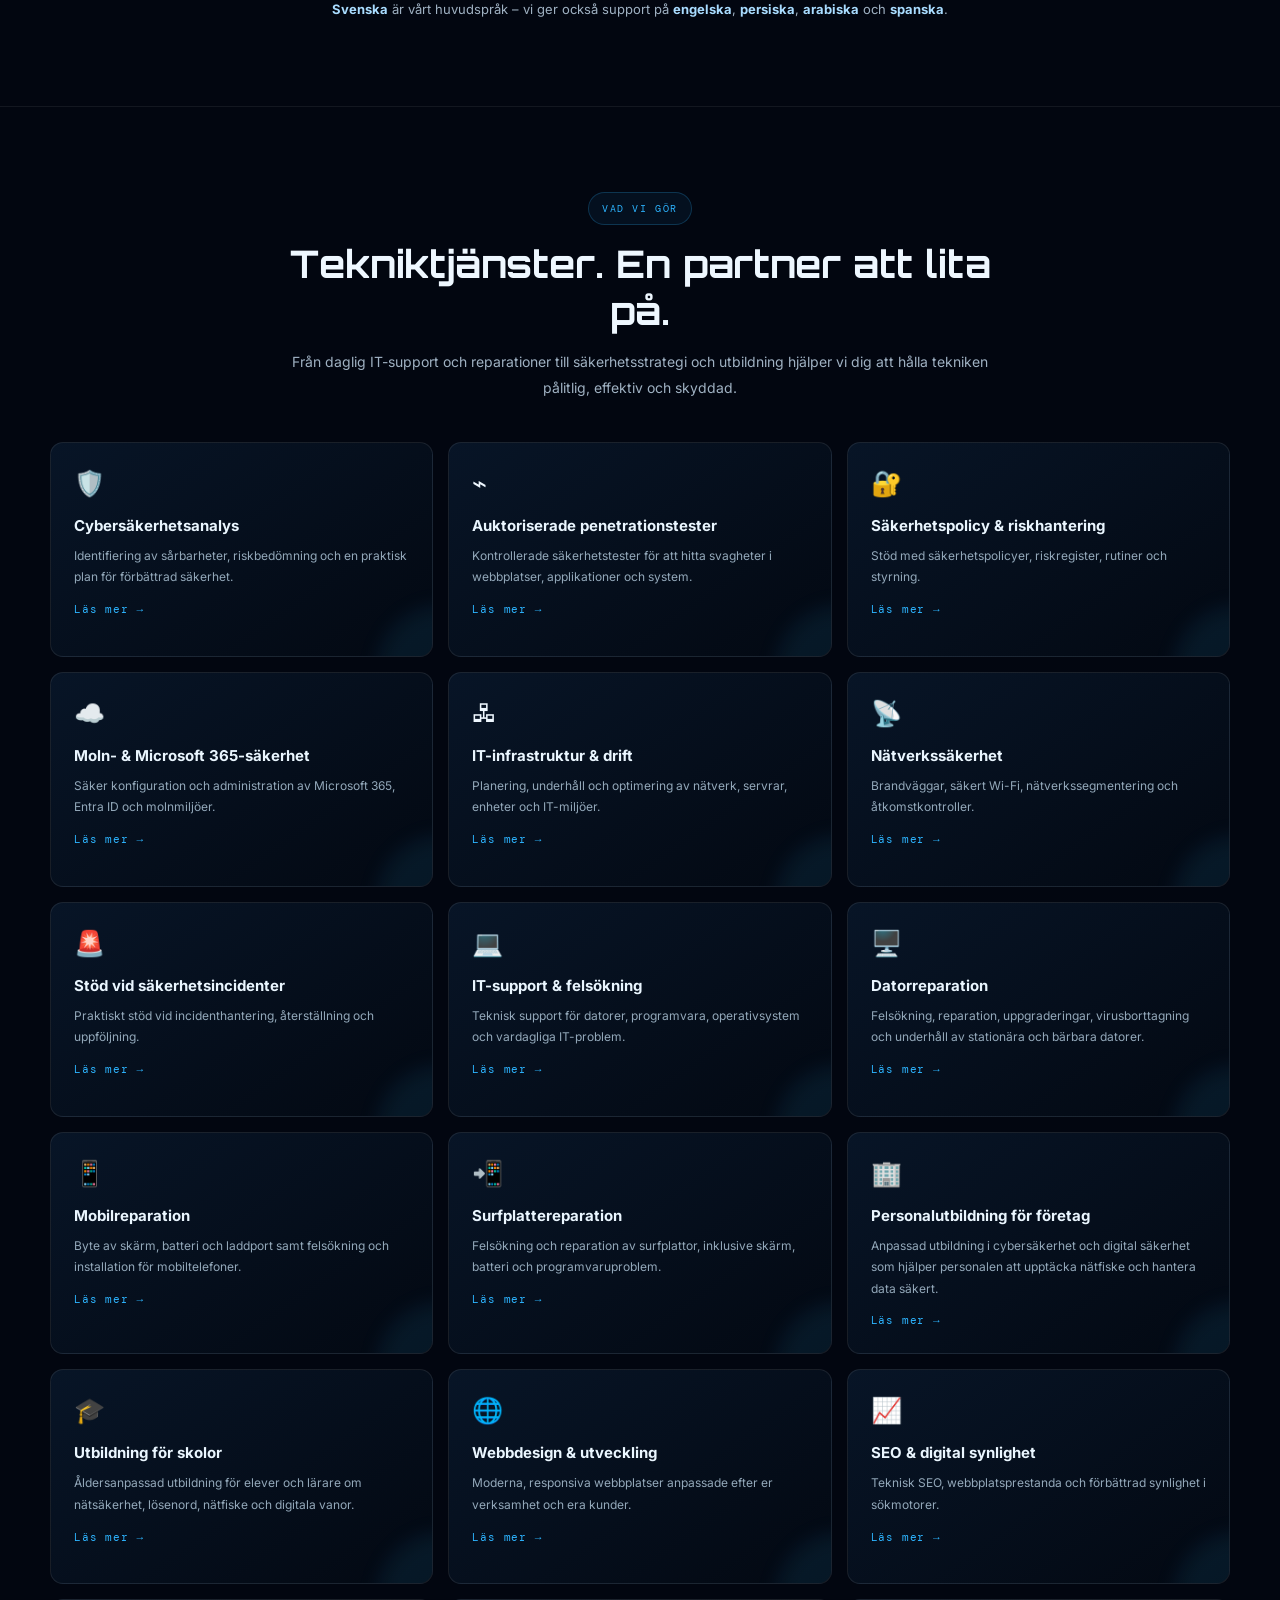
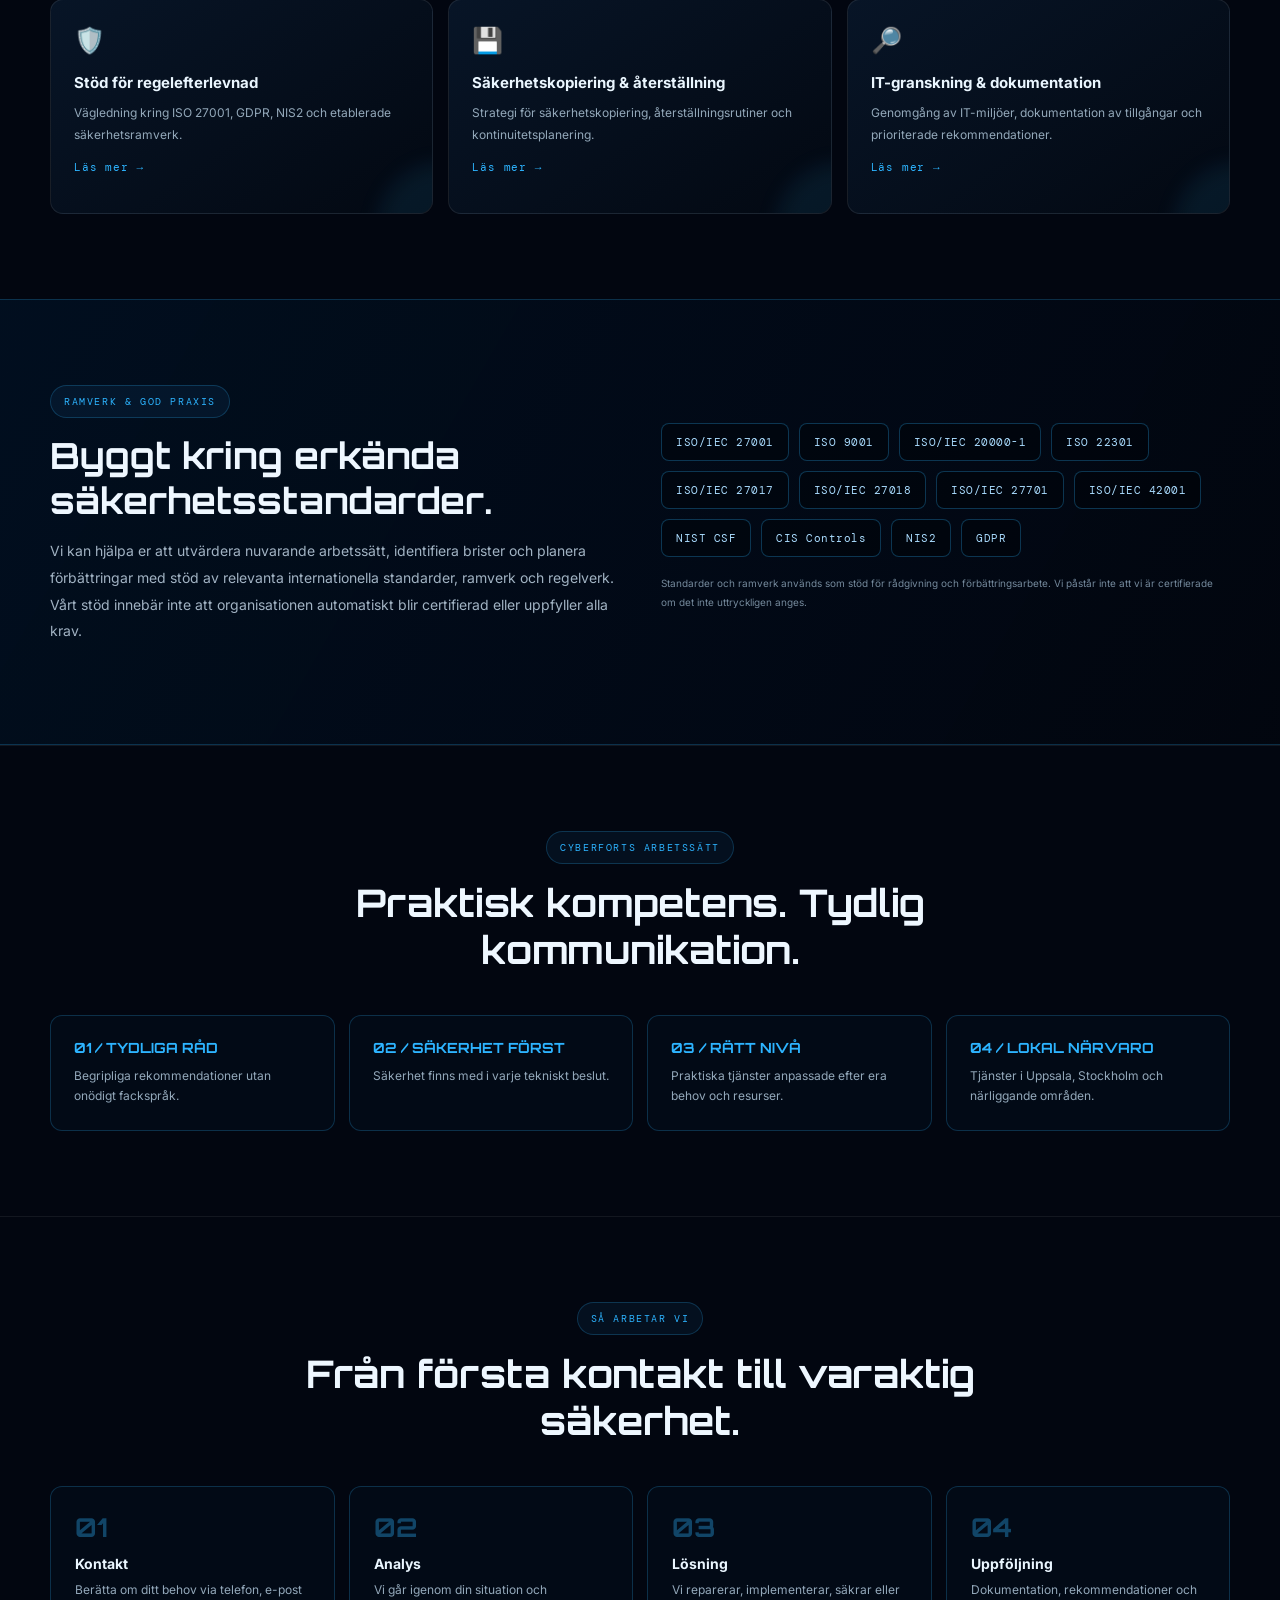
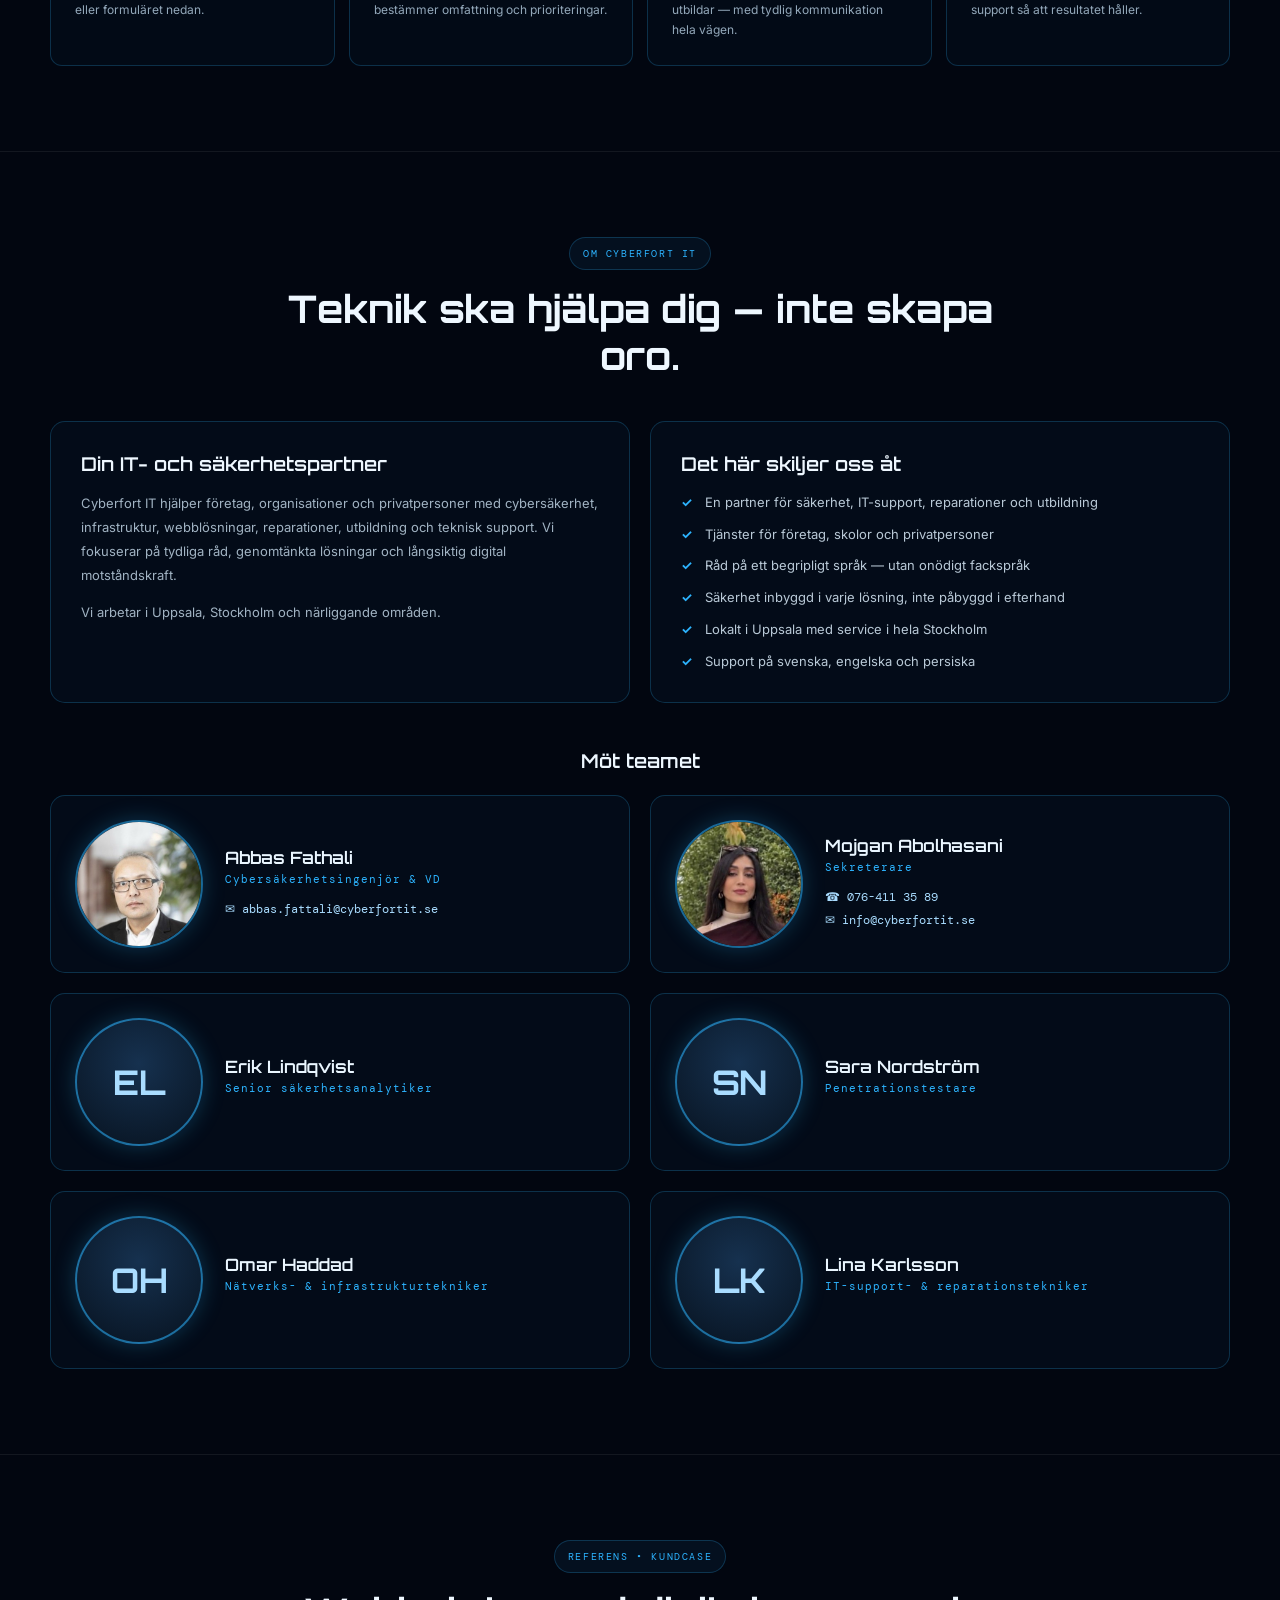
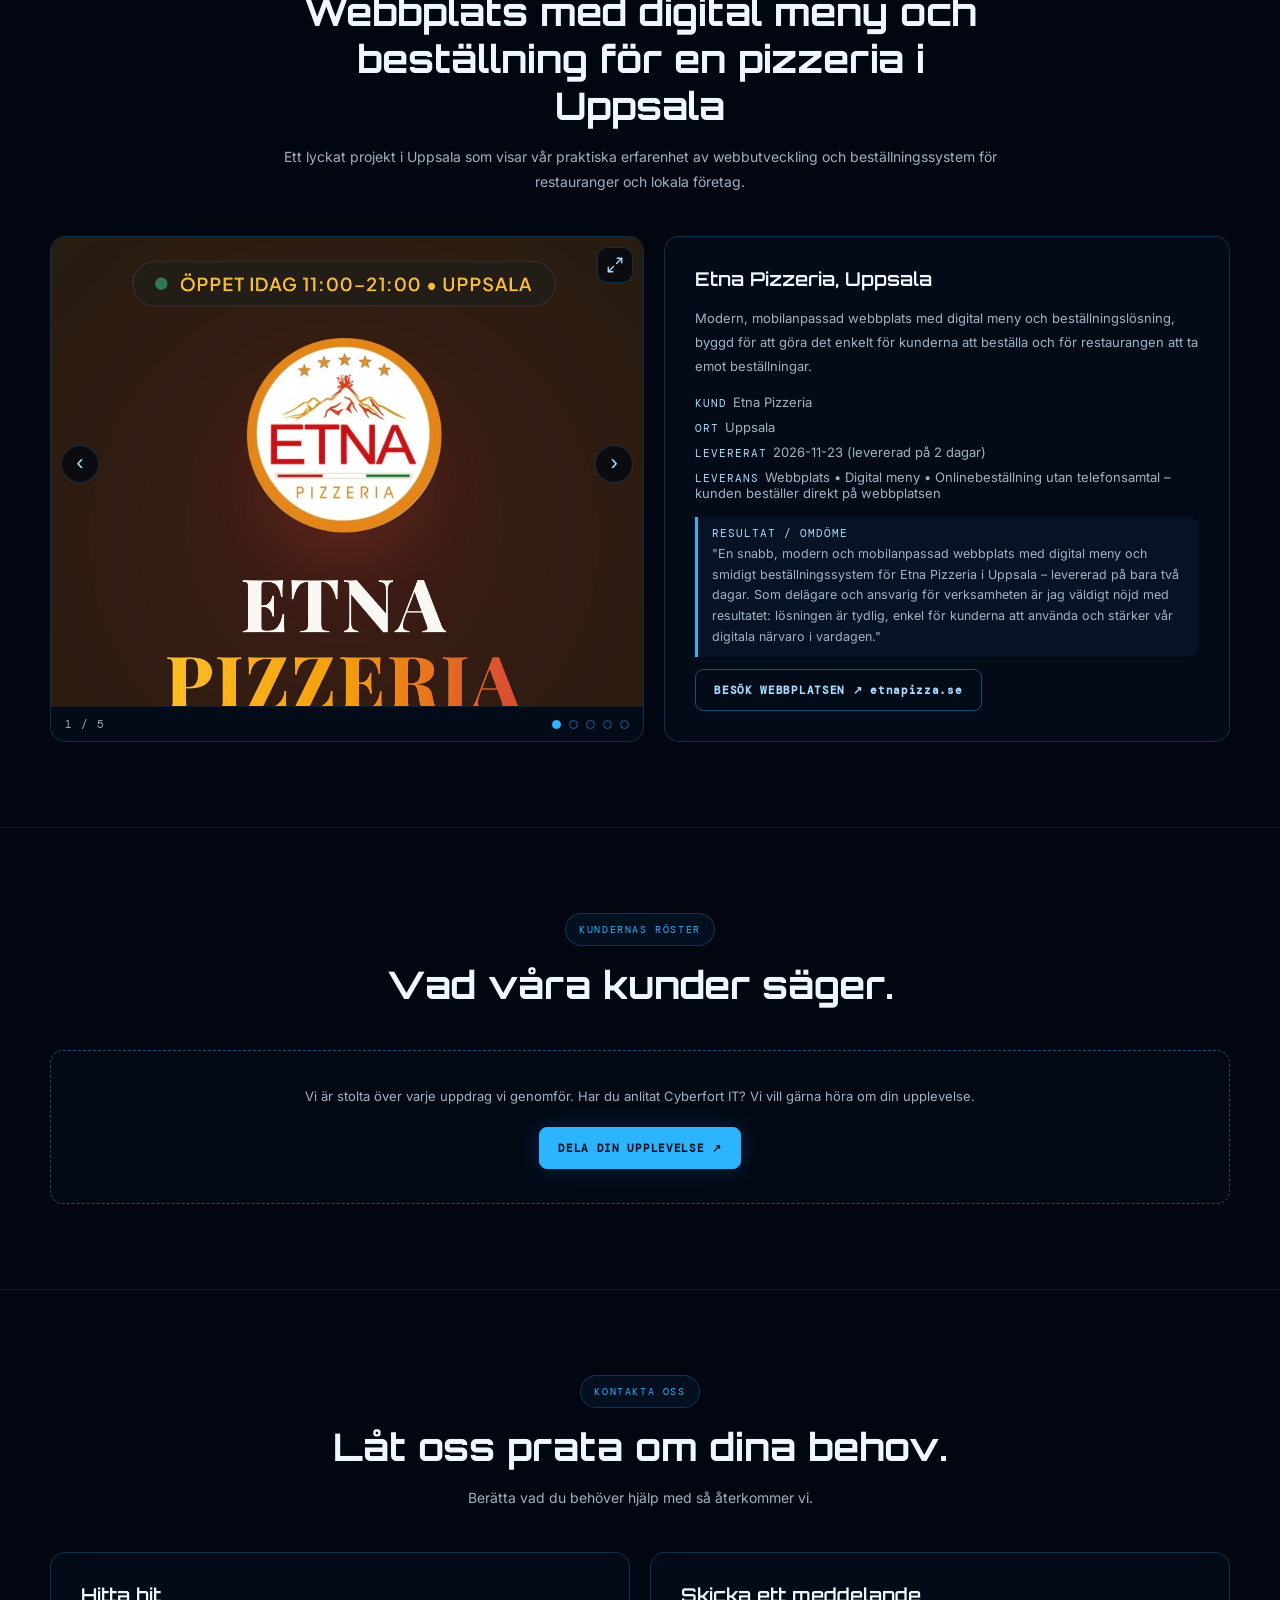
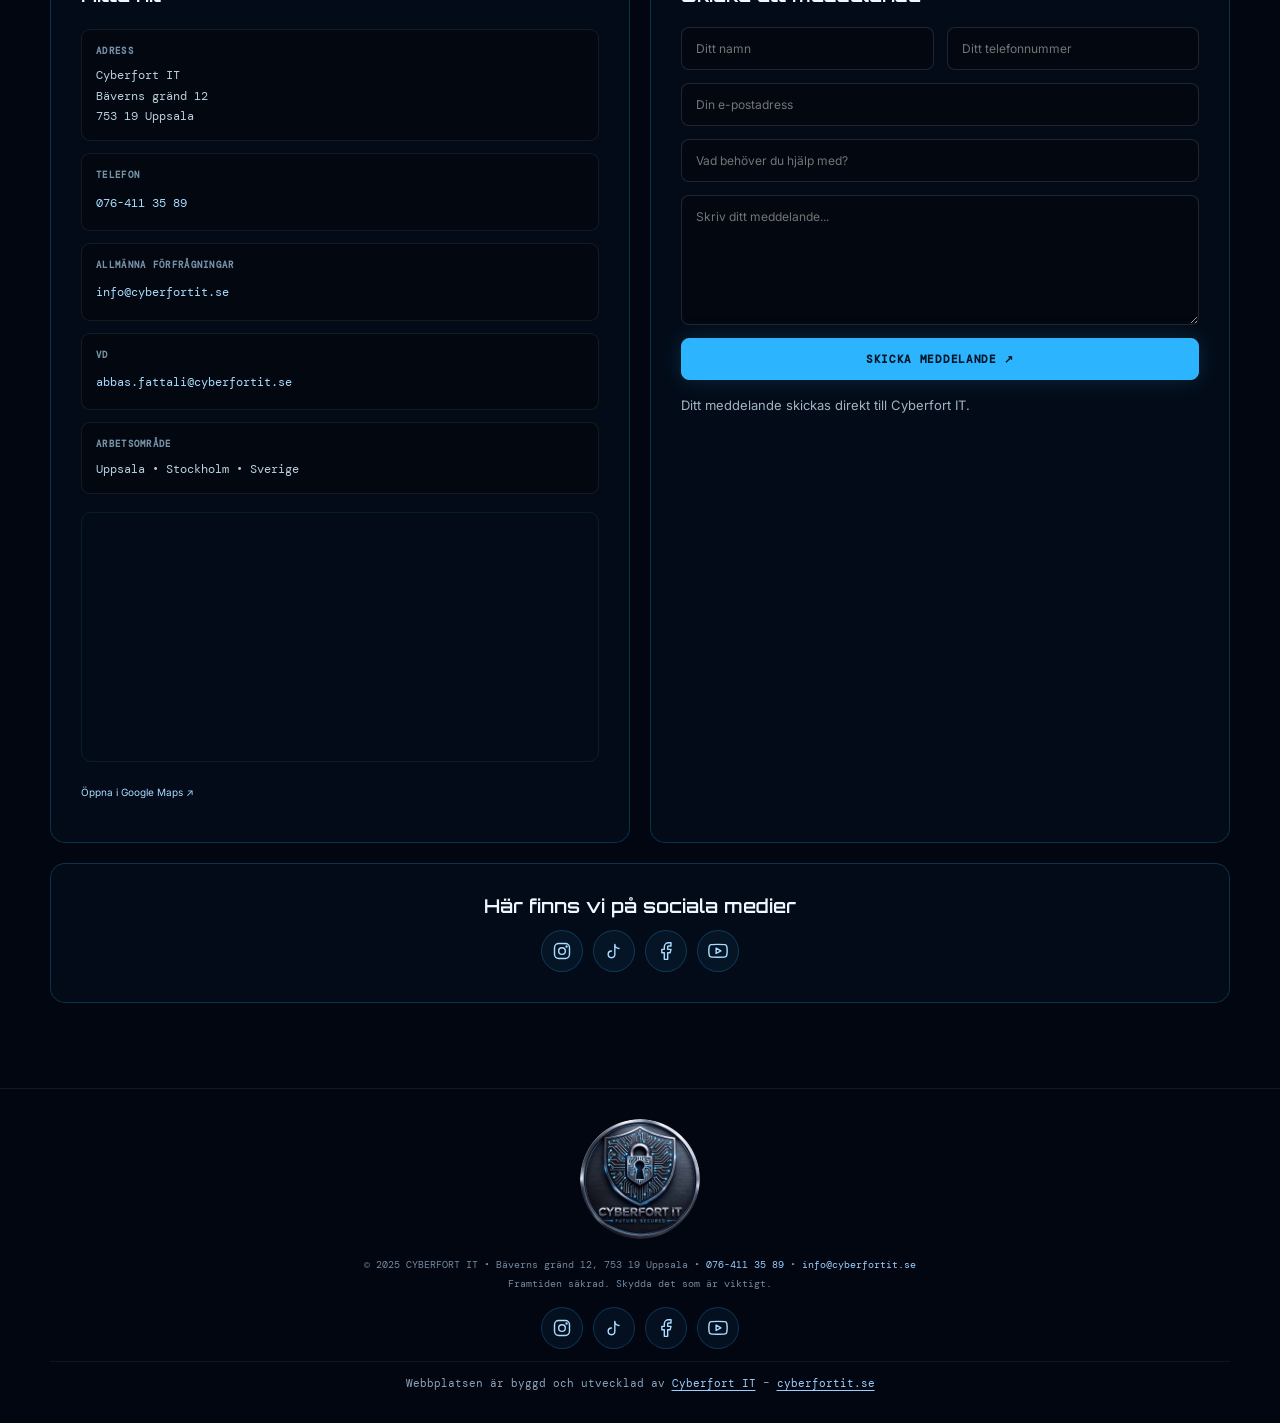
==== commit 34ea58fa: "Refactor styles for ref-quote and ref-gallery Updated styles for ref-quote and added media query for" ====
--- a/index.html
+++ b/index.html
@@ -402,6 +402,7 @@
 .lb-close{top:max(12px,env(safe-area-inset-top,0px));right:12px;font-size:30px;padding:0 0 2px}
 .lb-prev{left:10px;top:50%;margin-top:-22px}.lb-next{right:10px;top:50%;margin-top:-22px}
 .lb-count{position:absolute;bottom:max(18px,env(safe-area-inset-bottom,0px));left:0;right:0;text-align:center;font:12px 'DM Mono',monospace;color:var(--muted);letter-spacing:1px}
+@media(min-width:821px){.ref-gallery{align-self:stretch;display:flex;flex-direction:column;min-height:360px}.ref-gallery .g-stage{flex:1 1 auto;height:auto;min-height:300px}.ref-gallery .g-btn{top:calc(50% - 44px)}}
 @media(max-width:600px){.g-stage{height:190px}.g-btn{top:76px}}
 .g-btn{position:absolute;top:90px;width:38px;height:38px;border-radius:50%;border:1px solid var(--line);background:rgba(2,6,16,.75);color:var(--mint);font:22px/1 Arial,sans-serif;cursor:pointer;display:flex;align-items:center;justify-content:center;padding:0 0 3px;transition:.2s}
 .g-btn:hover{border-color:var(--green);color:#fff}.g-prev{left:10px}.g-next{right:10px}
@@ -410,7 +411,7 @@
 .g-dots{display:flex;gap:8px}
 .g-dot{width:9px;height:9px;border-radius:50%;border:1px solid rgba(45,180,255,.5);background:transparent;padding:0;cursor:pointer}
 .g-dot.is-active{background:var(--green);border-color:var(--green)}
-.ref-quote{margin:16px 0;padding:14px 16px;border-left:3px solid var(--green);background:rgba(45,150,230,.06);border-radius:0 10px 10px 0;font-size:13px;line-height:1.8;color:#a1b3c3}.ref-quote b{display:block;color:var(--mint);font:11px 'DM Mono',monospace;letter-spacing:1px;margin-bottom:6px}
+.ref-quote{margin:12px 0;padding:10px 14px;border-left:3px solid var(--green);background:rgba(45,150,230,.06);border-radius:0 10px 10px 0;font-size:12.5px;line-height:1.65;color:#a1b3c3}.ref-quote b{display:block;color:var(--mint);font:10.5px 'DM Mono',monospace;letter-spacing:1px;margin-bottom:4px}
 .social-box{margin-top:20px;text-align:center}.social-box h3{margin-bottom:6px}.social-box .socials{margin:12px 0 0}
 .footer-sign{margin-top:12px;padding-top:12px;border-top:1px solid rgba(255,255,255,.06);font:11px/1.8 'DM Mono',monospace;color:#8fa3b8}
 .footer-sign a{color:#9ccfff;text-decoration:underline;text-underline-offset:3px}
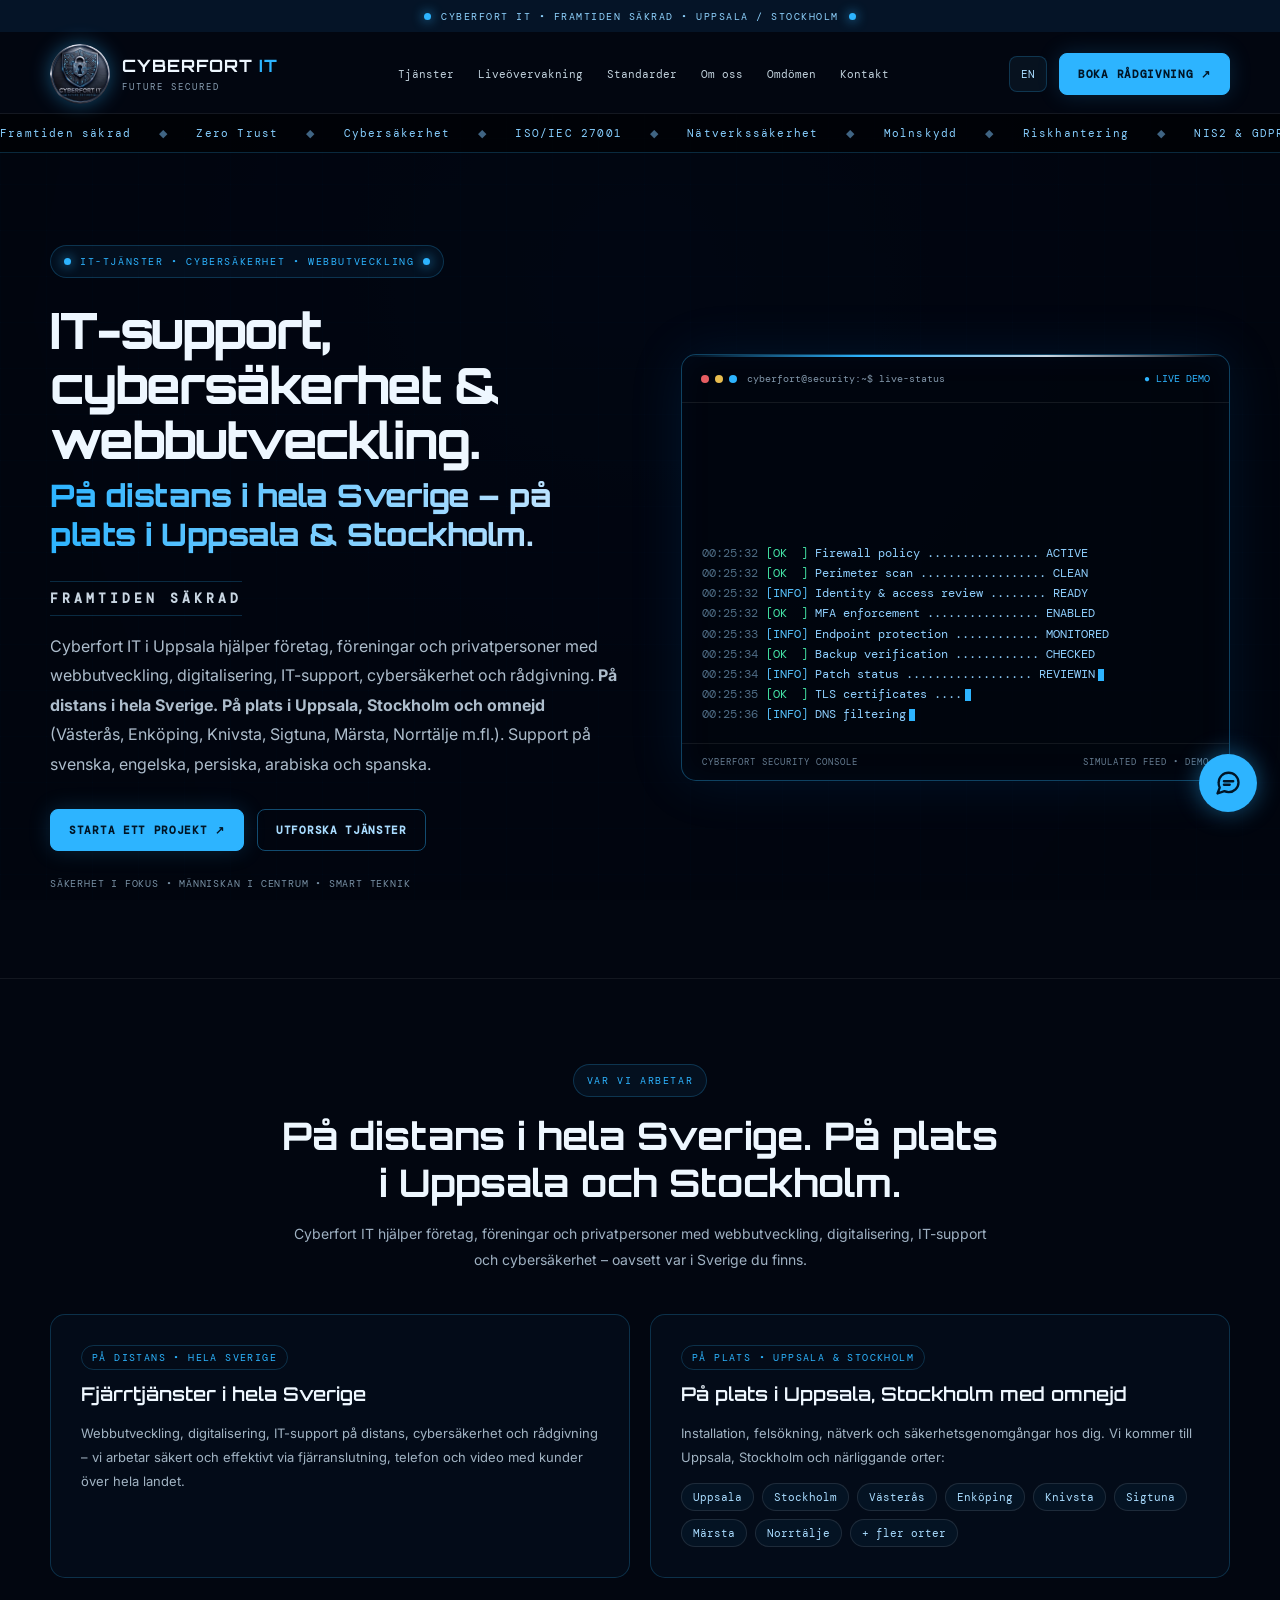
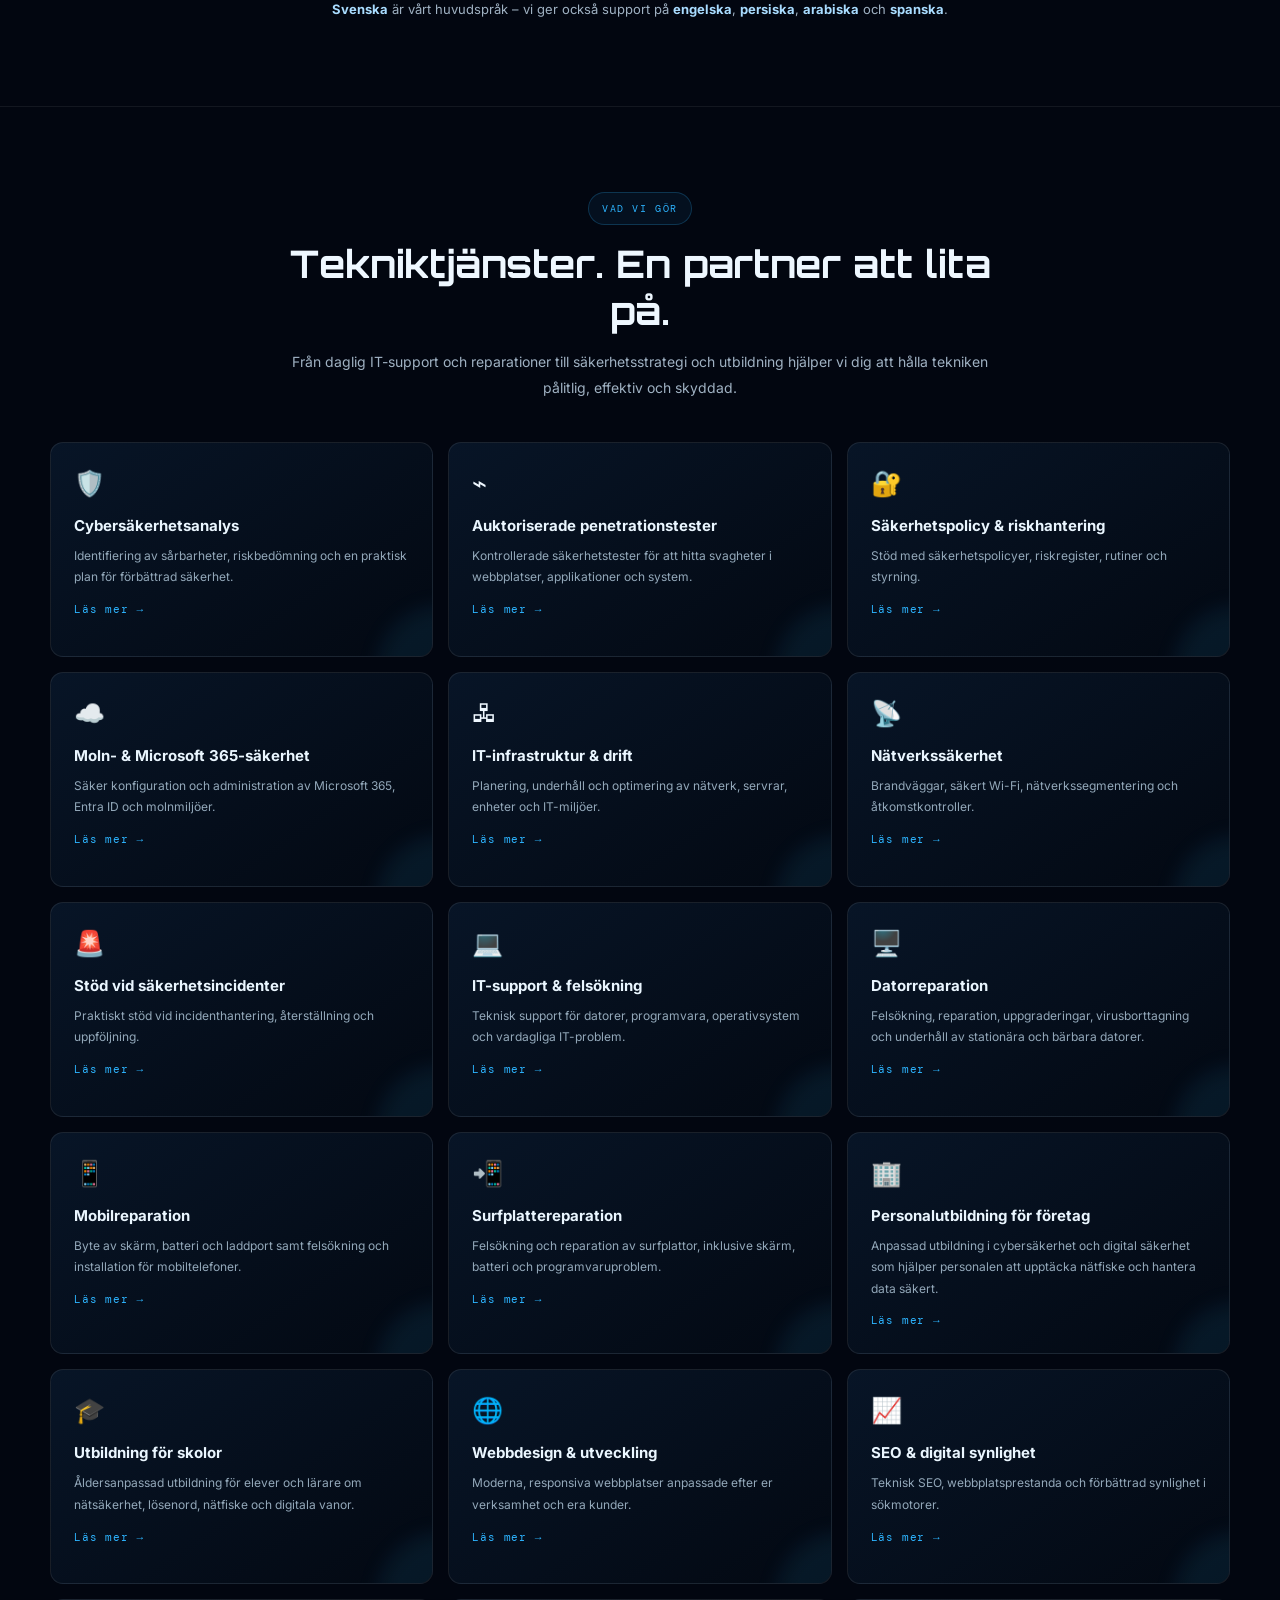
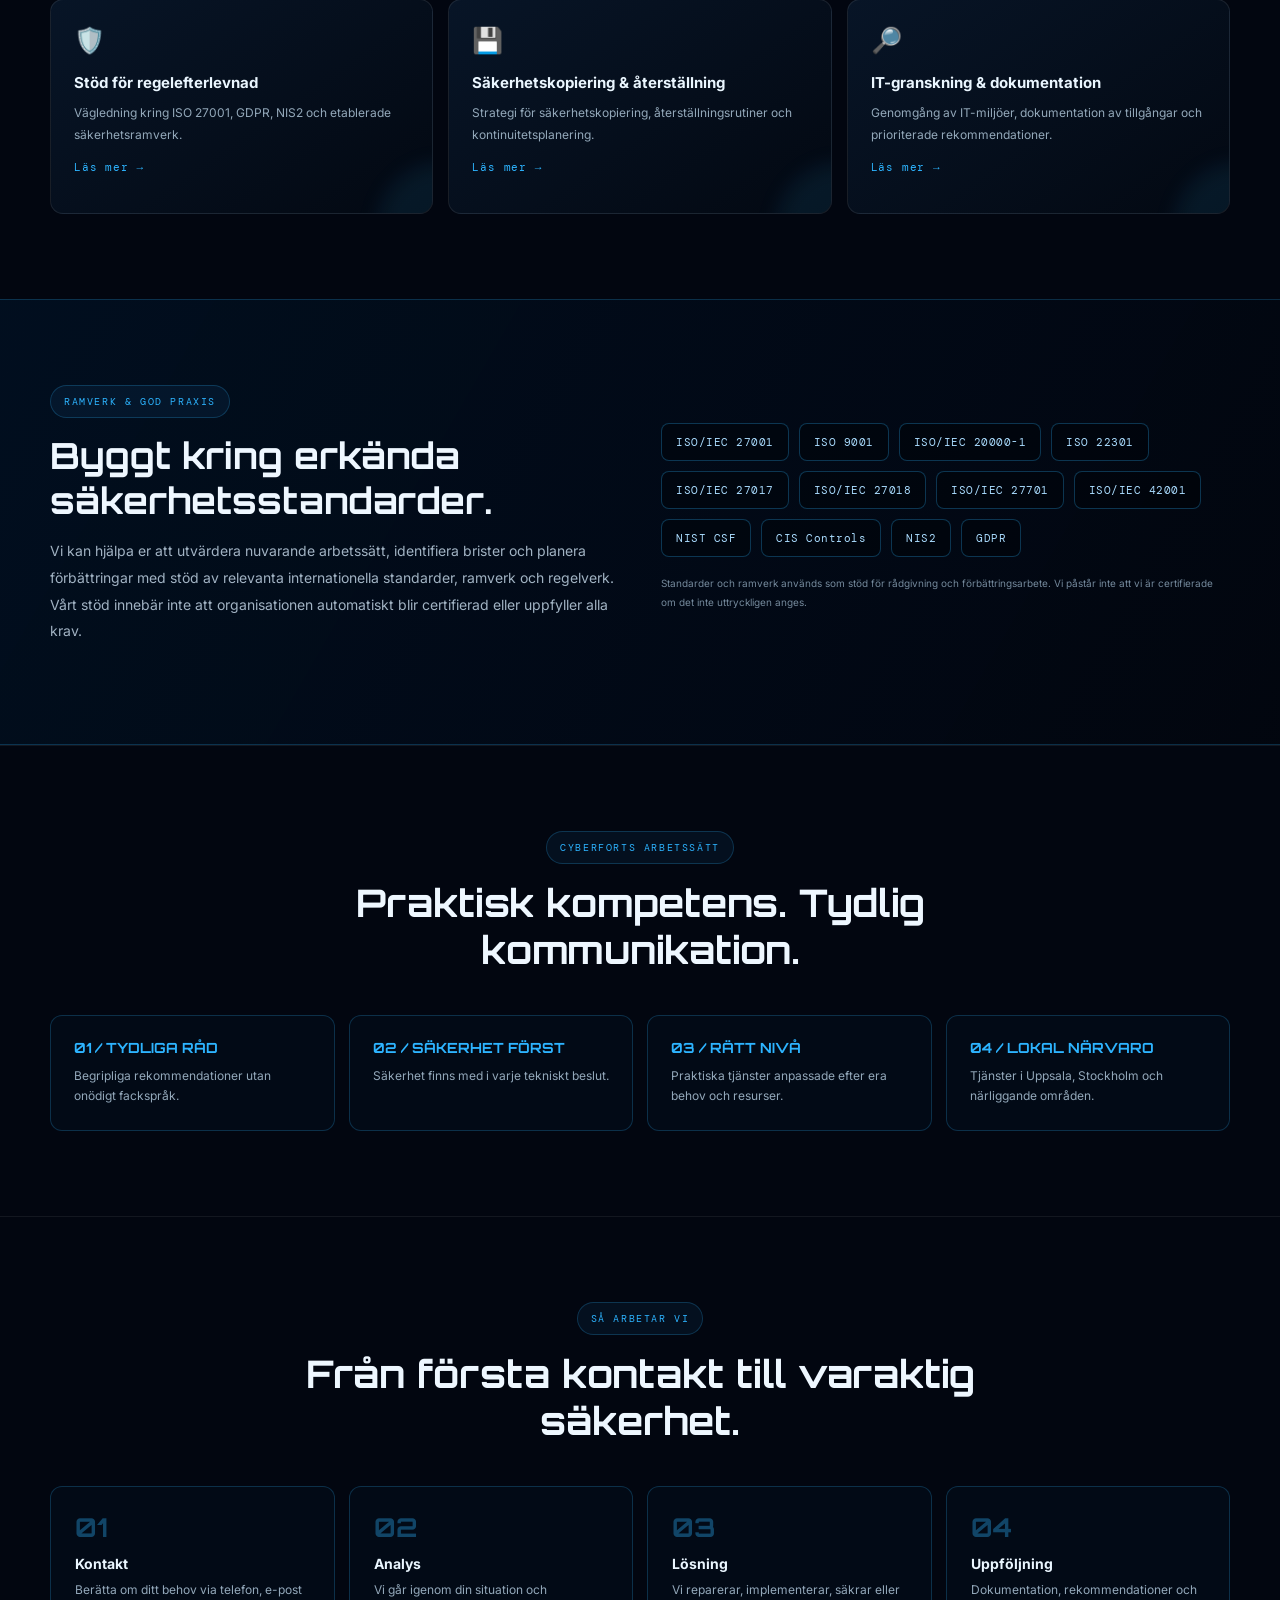
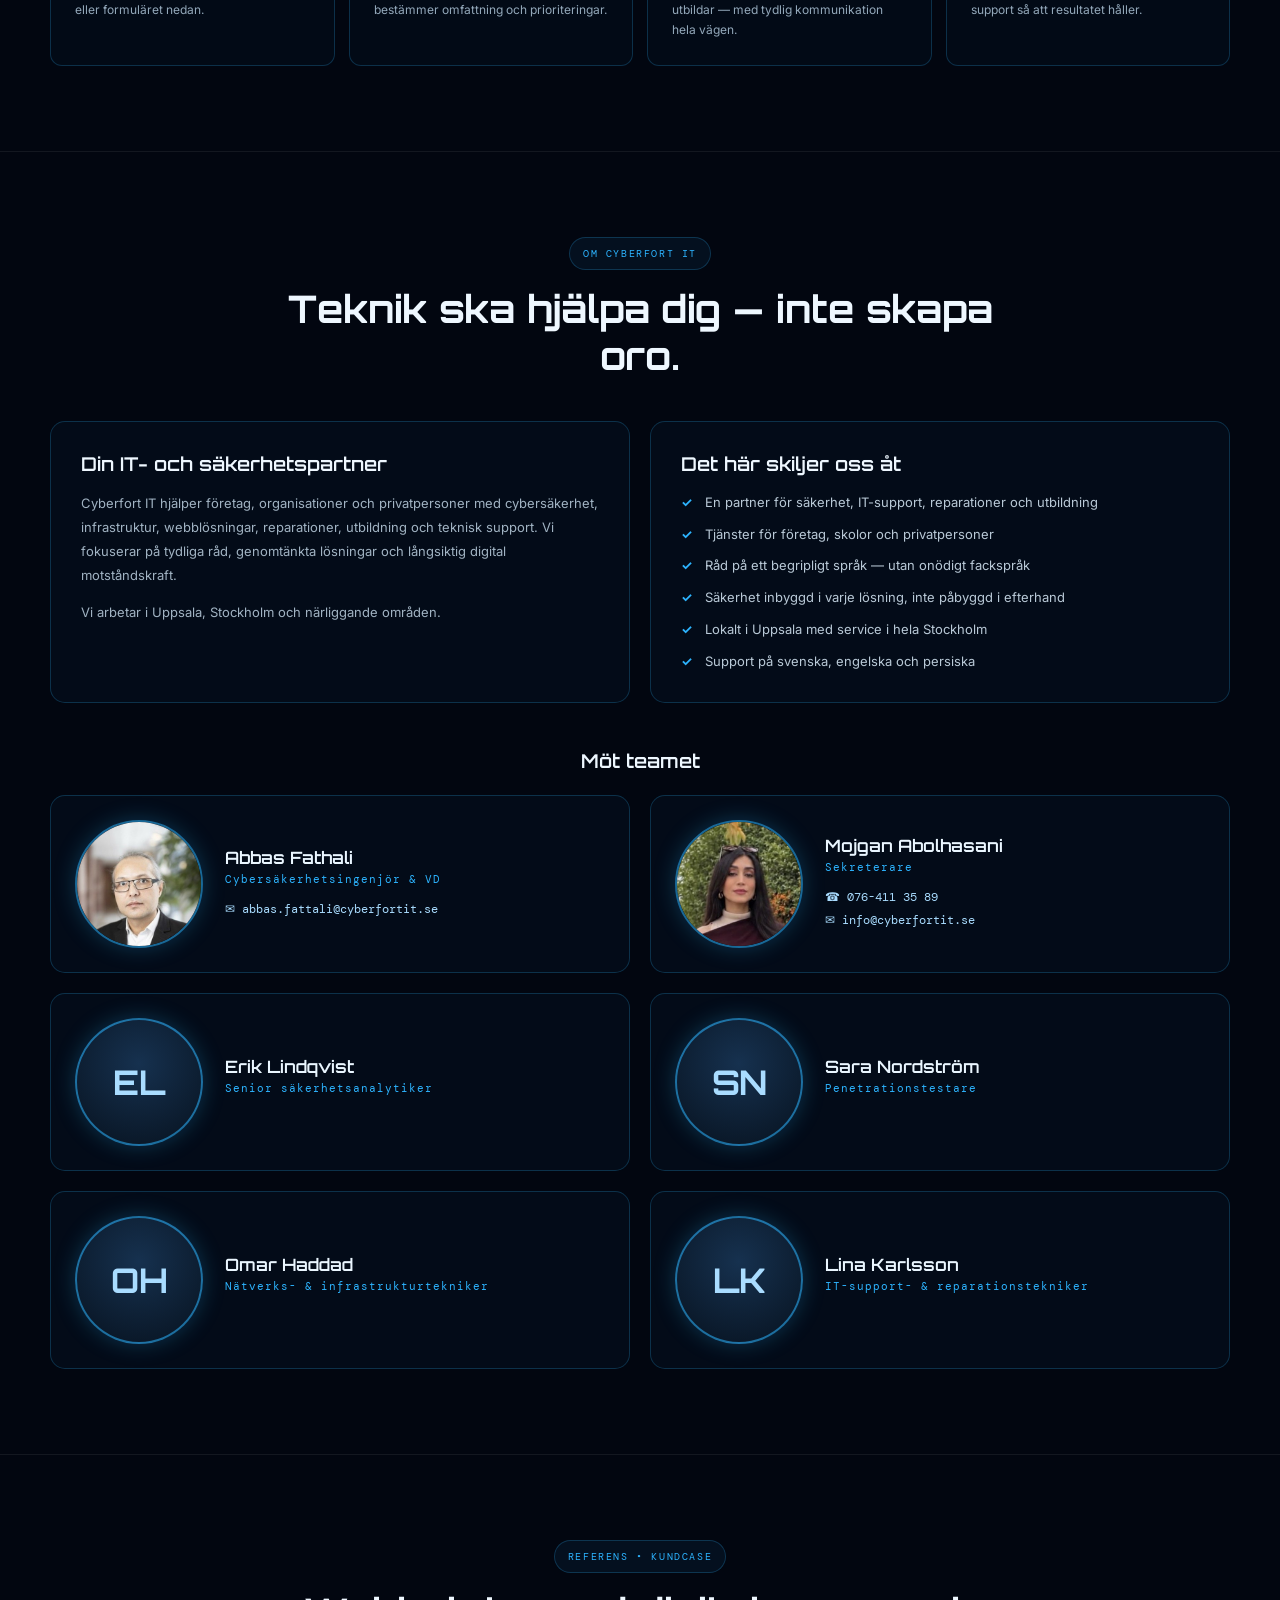
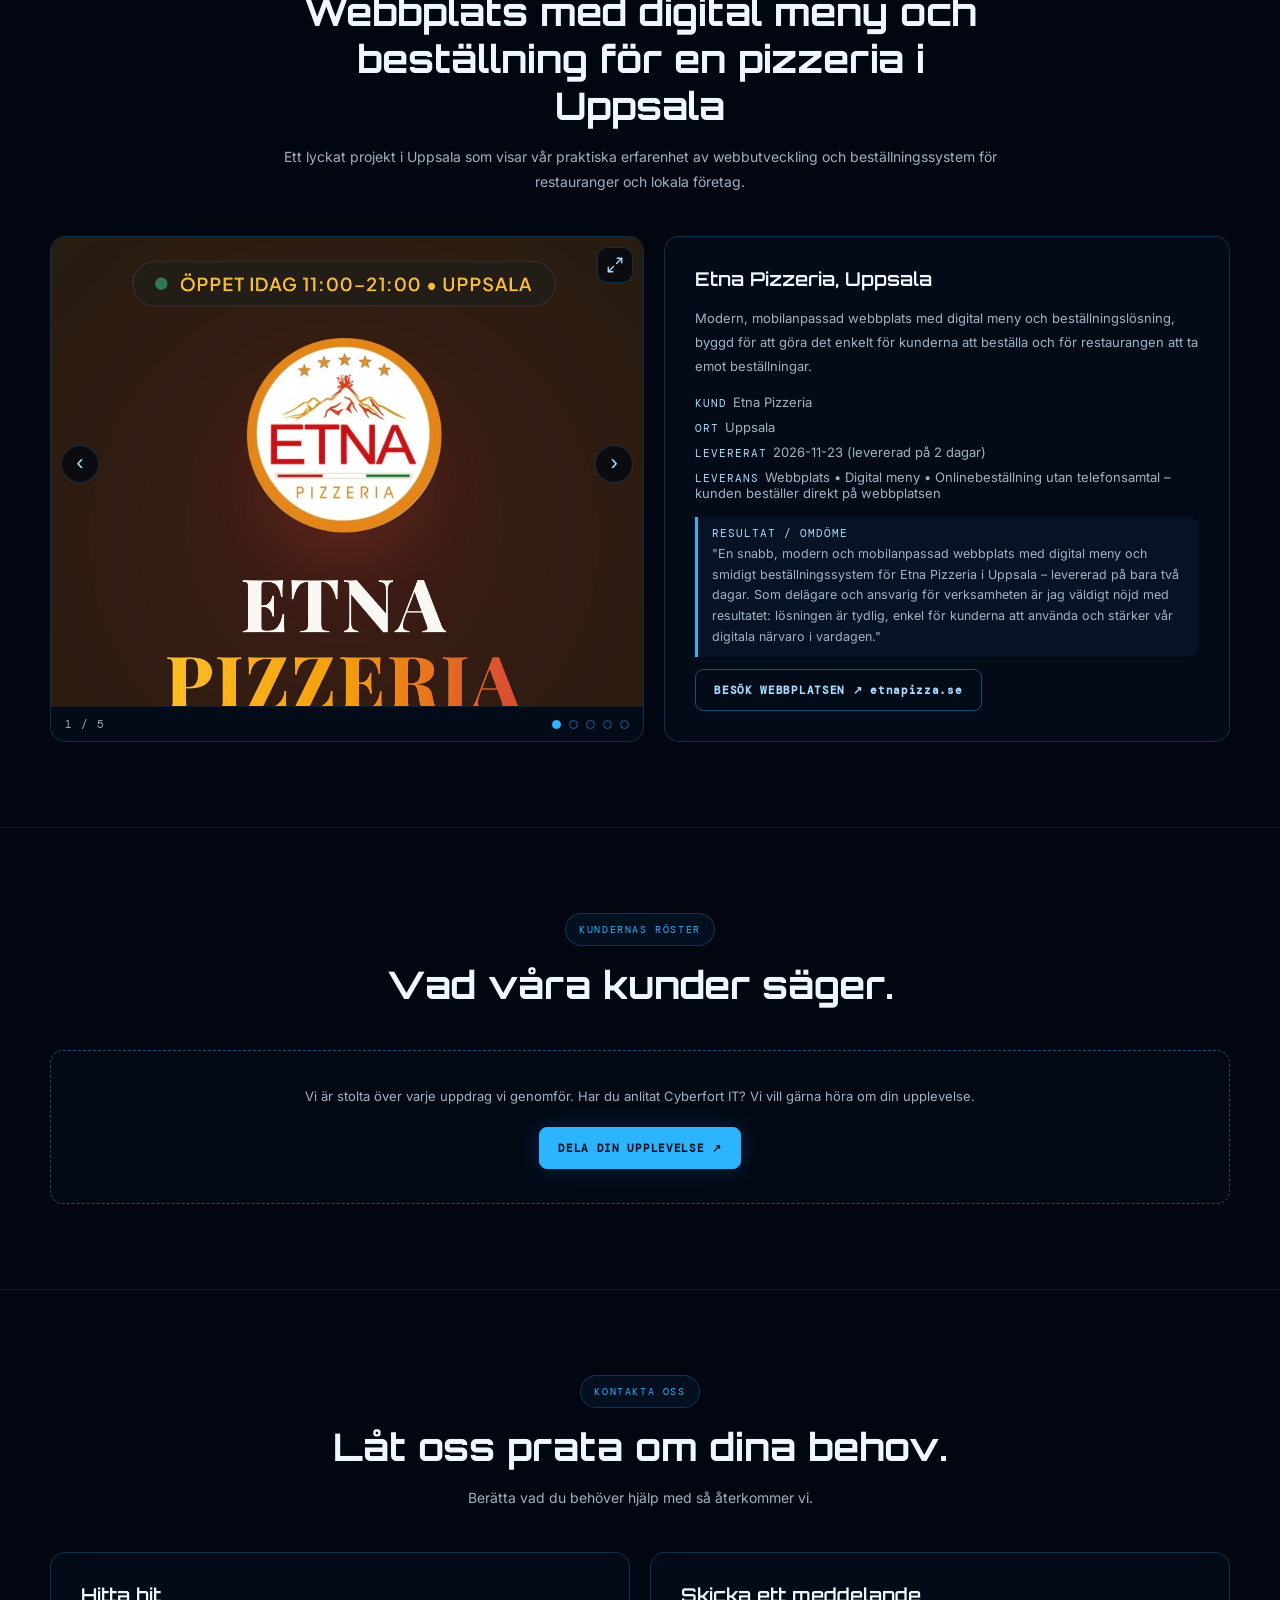
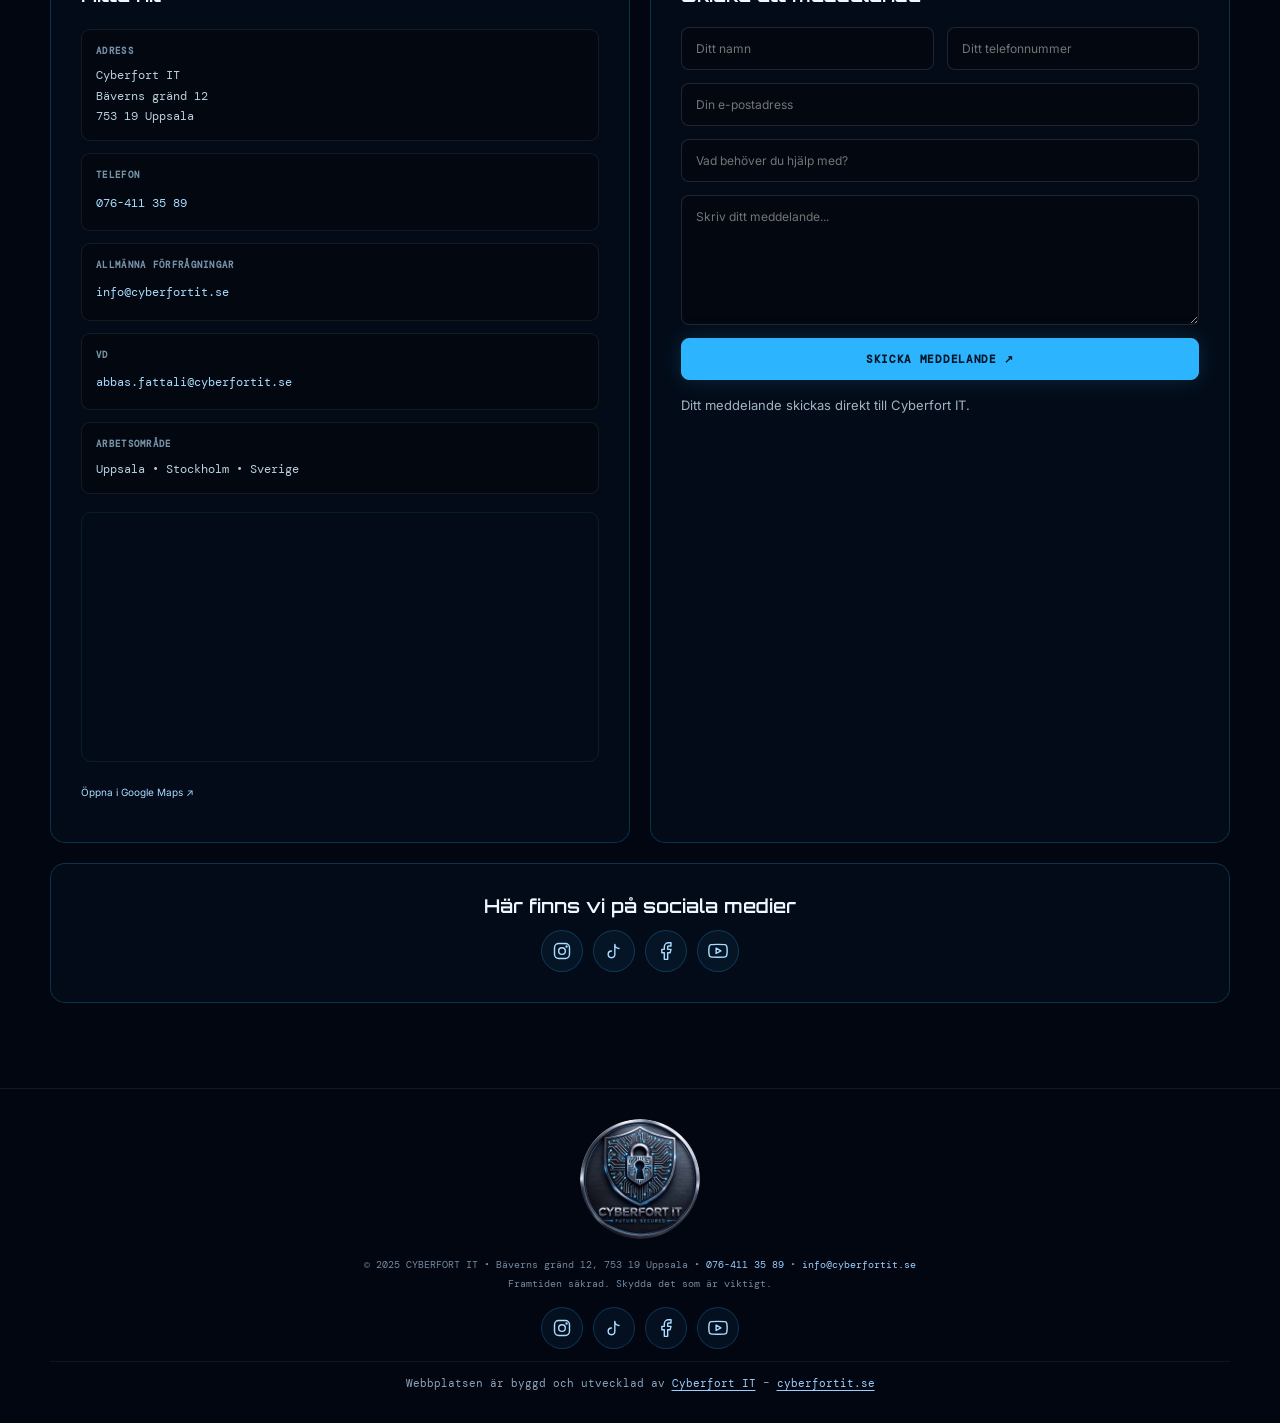
==== commit bcc0afac: "Enhance mobile layout and hide Netlify badge Add CSS rules for mobile layout adjustments and hide Ne" ====
--- a/index.html
+++ b/index.html
@@ -418,6 +418,8 @@
 @media(max-width:820px){.cov-grid,.ref-grid{grid-template-columns:1fr}}
 /* Hide the "Powered by Netlify" badge in case it is injected */
 .netlify-badge,#netlify-badge,[class*="netlify-badge"],[id*="netlify-badge"],a[href*="netlify.com/?utm"],a[href*="app.netlify.com/drop"],a[href^="https://www.netlify.com"][target="_blank"]:not(.keep),iframe[src*="netlify"],iframe[title*="Netlify" i],div[style*="netlify" i]{display:none!important;visibility:hidden!important;opacity:0!important;pointer-events:none!important;width:0!important;height:0!important}
+/* Centre hero + standards headings when the layout stacks (mobile/tablet); desktop two-column layout is unchanged */
+@media(max-width:900px){.hero-copy{text-align:center;margin-left:auto;margin-right:auto}.hero-copy .hero-buttons{justify-content:center}.standards-grid>div:first-child{text-align:center}}
 </style></head>
 <body>
 <!-- Built-in Cyberfort IT emblem (used automatically if logo.png is not found) -->
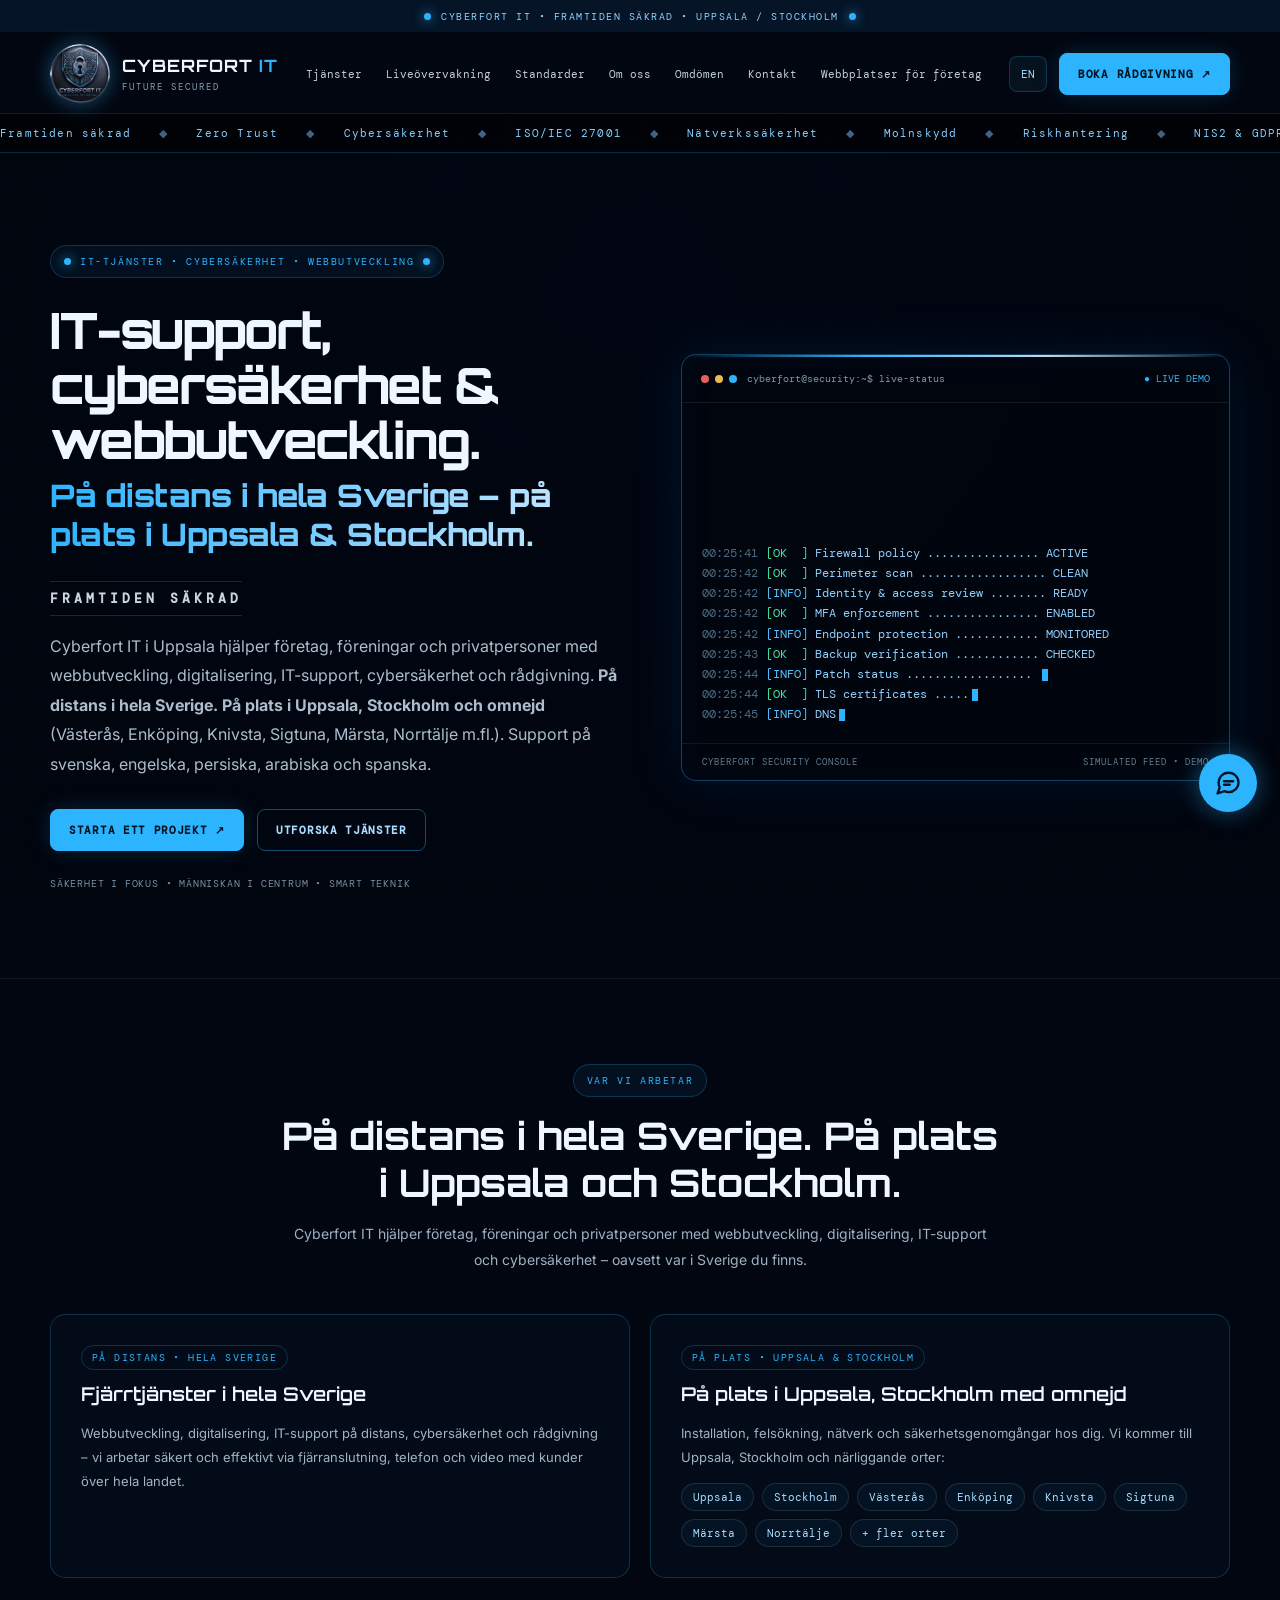
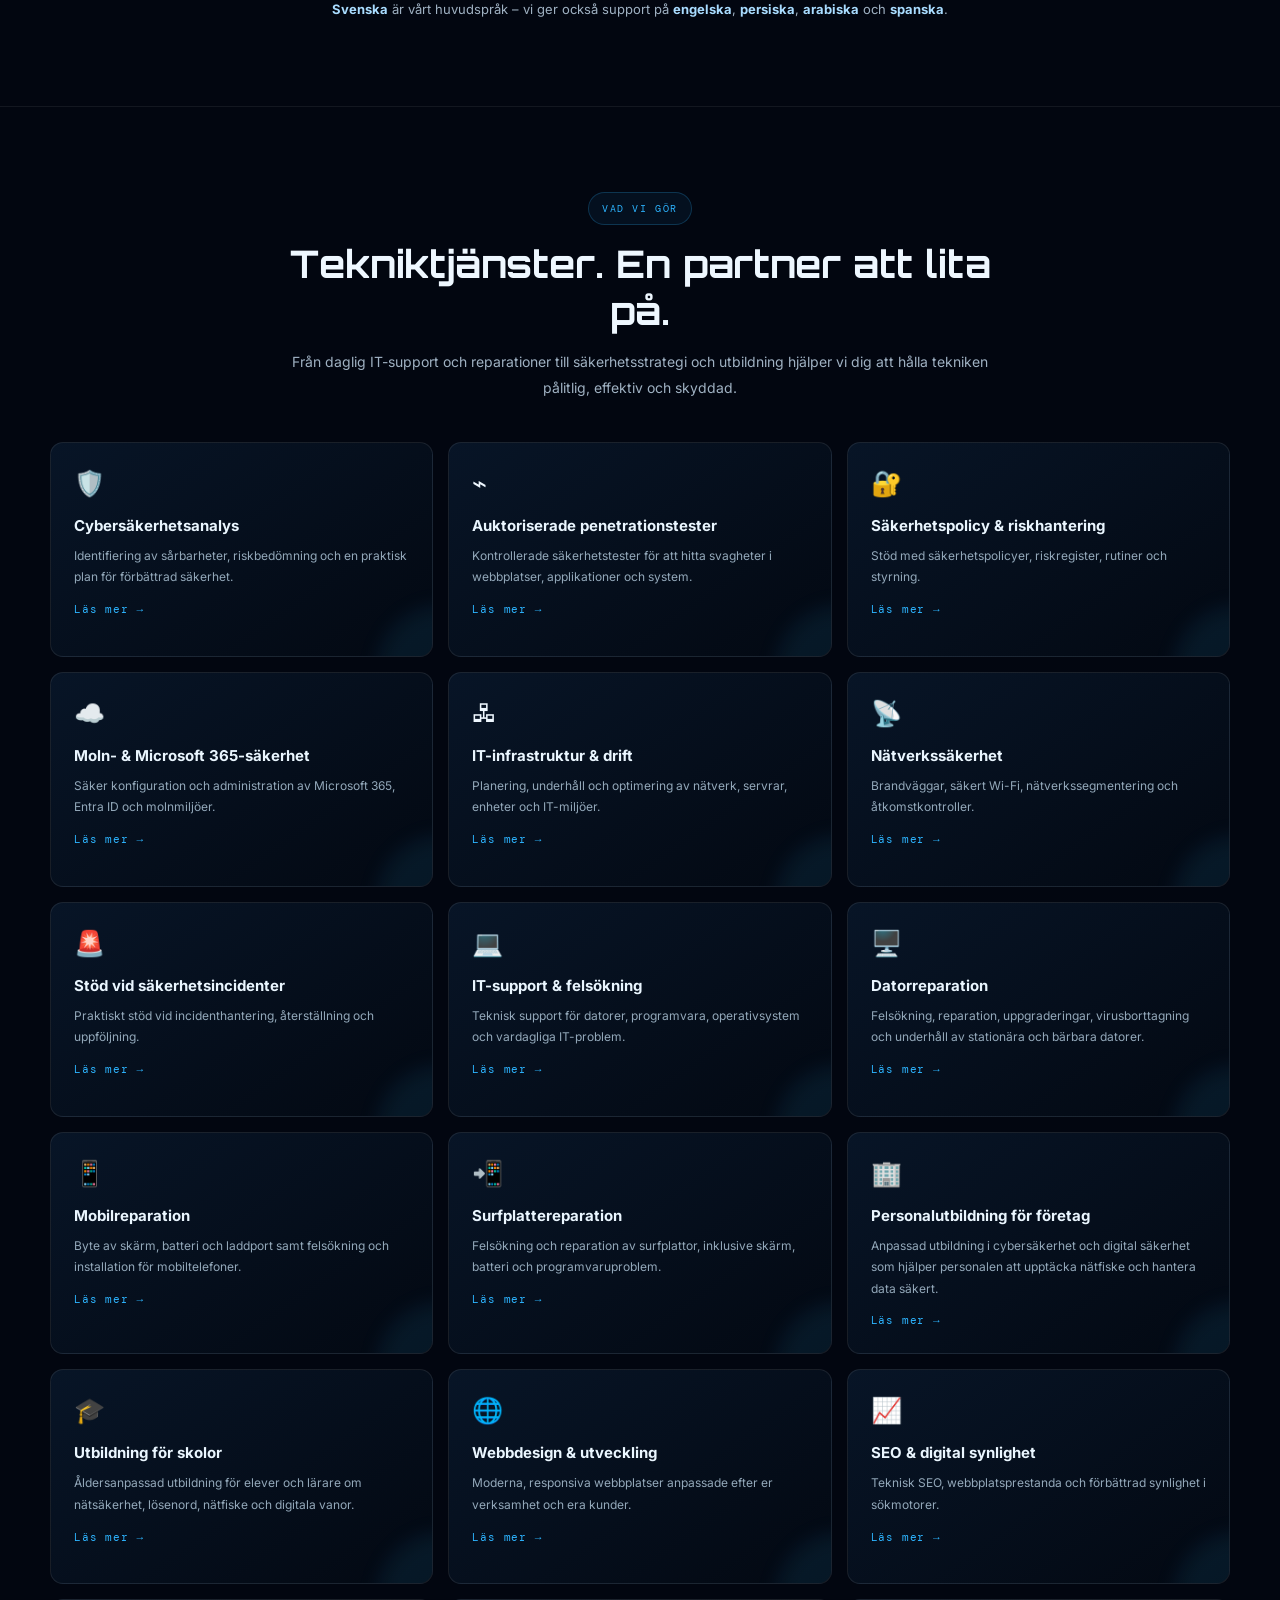
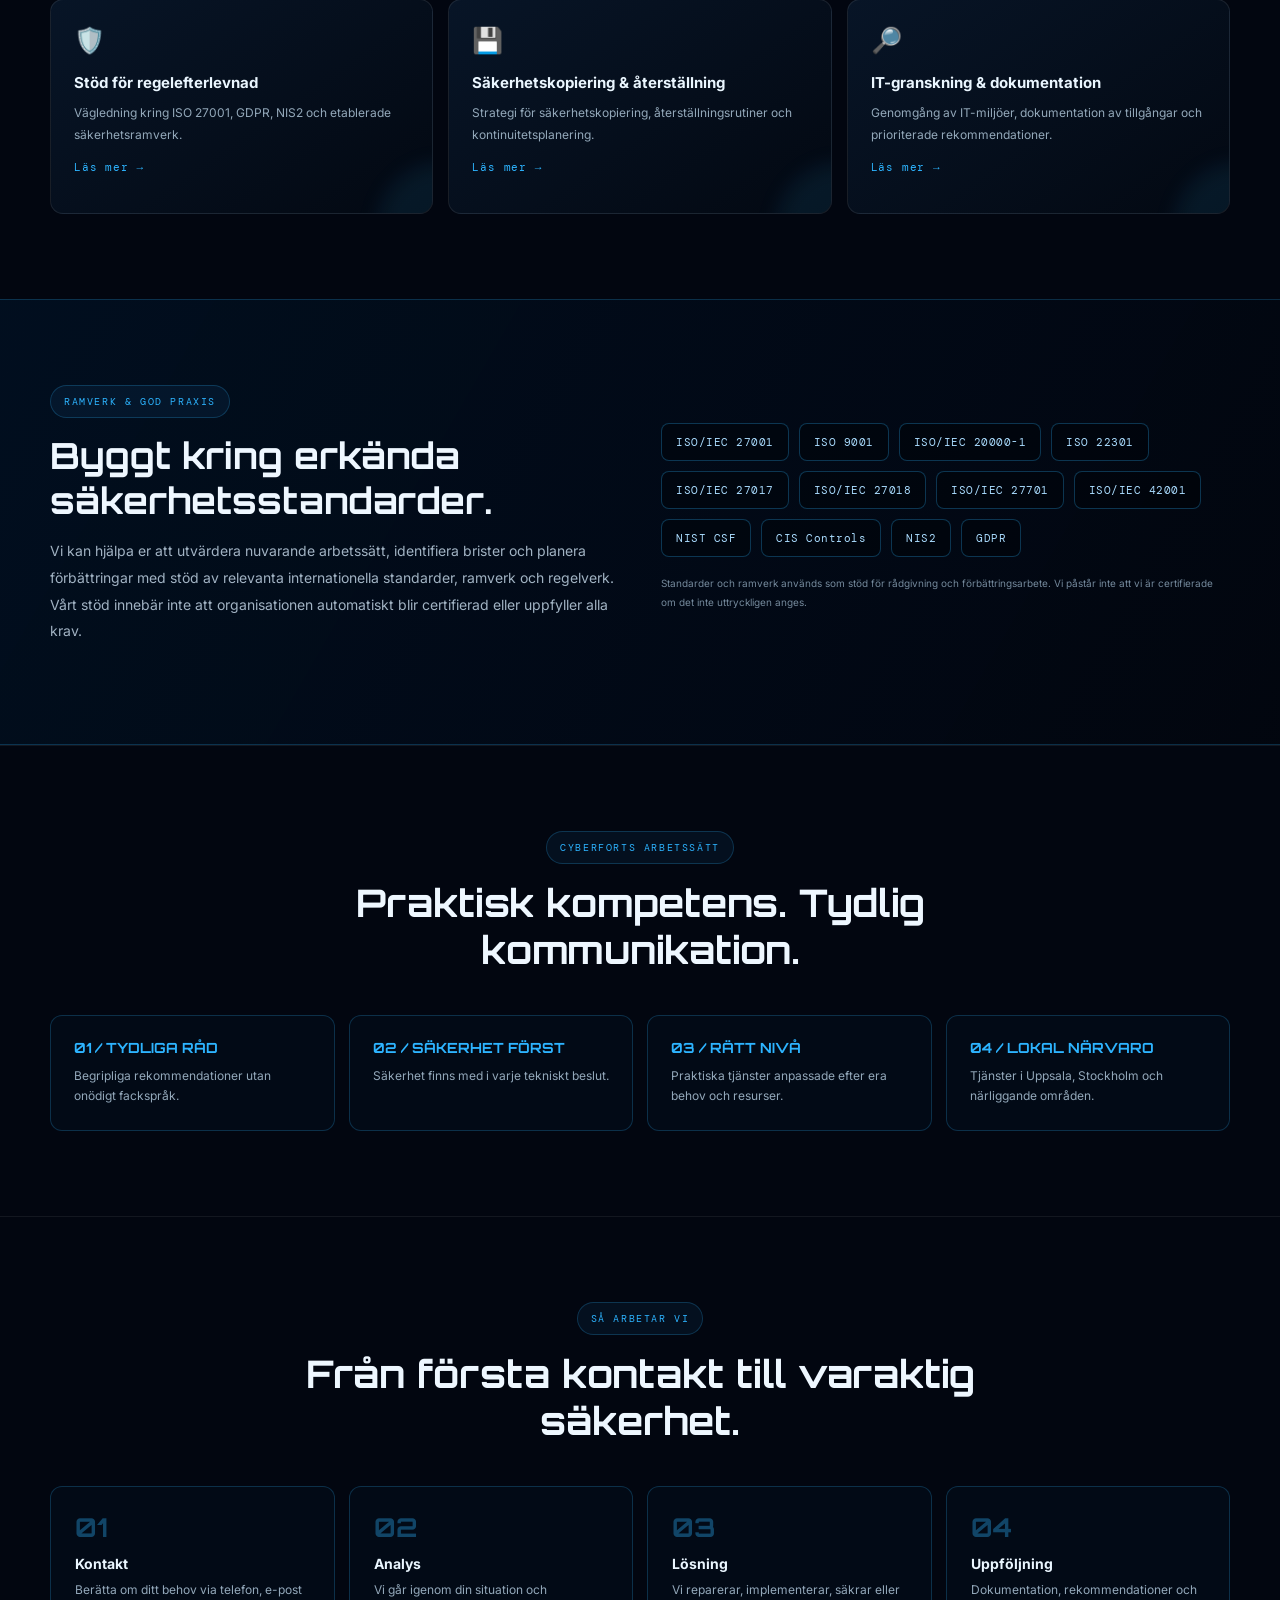
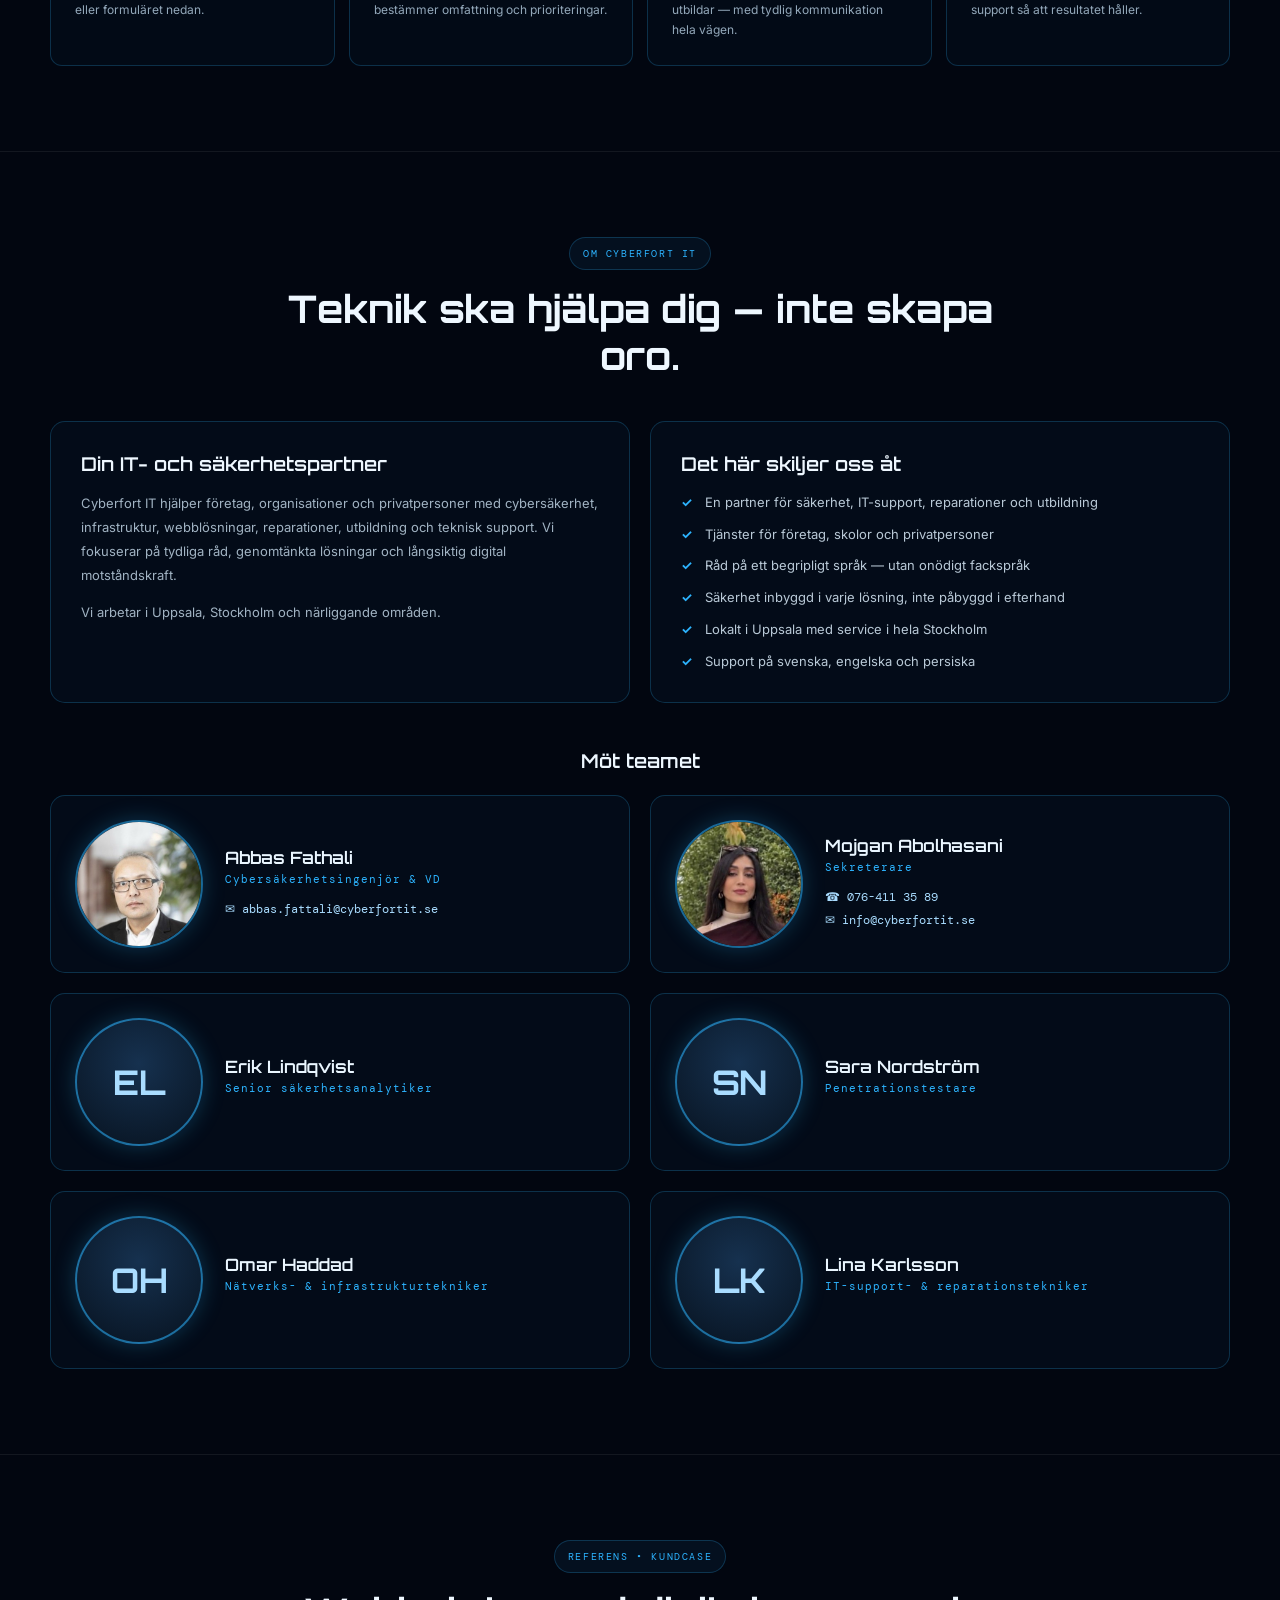
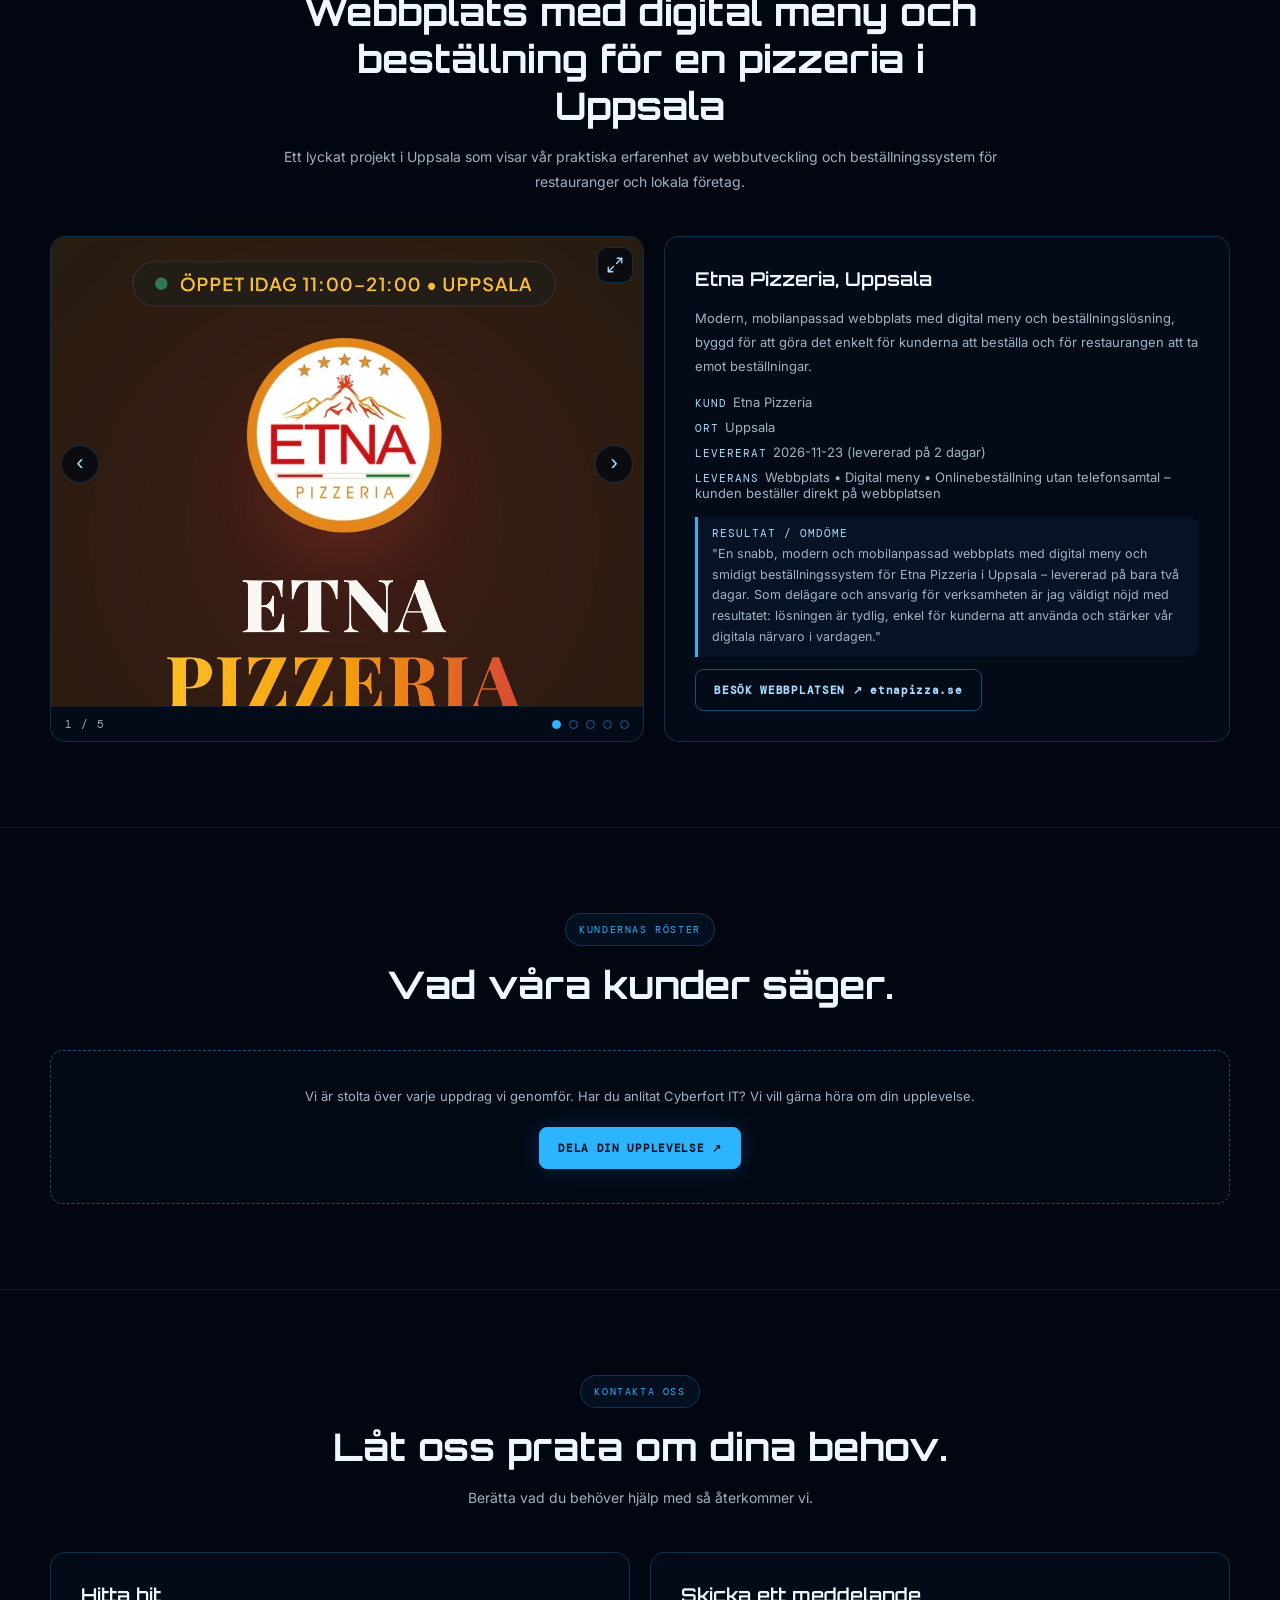
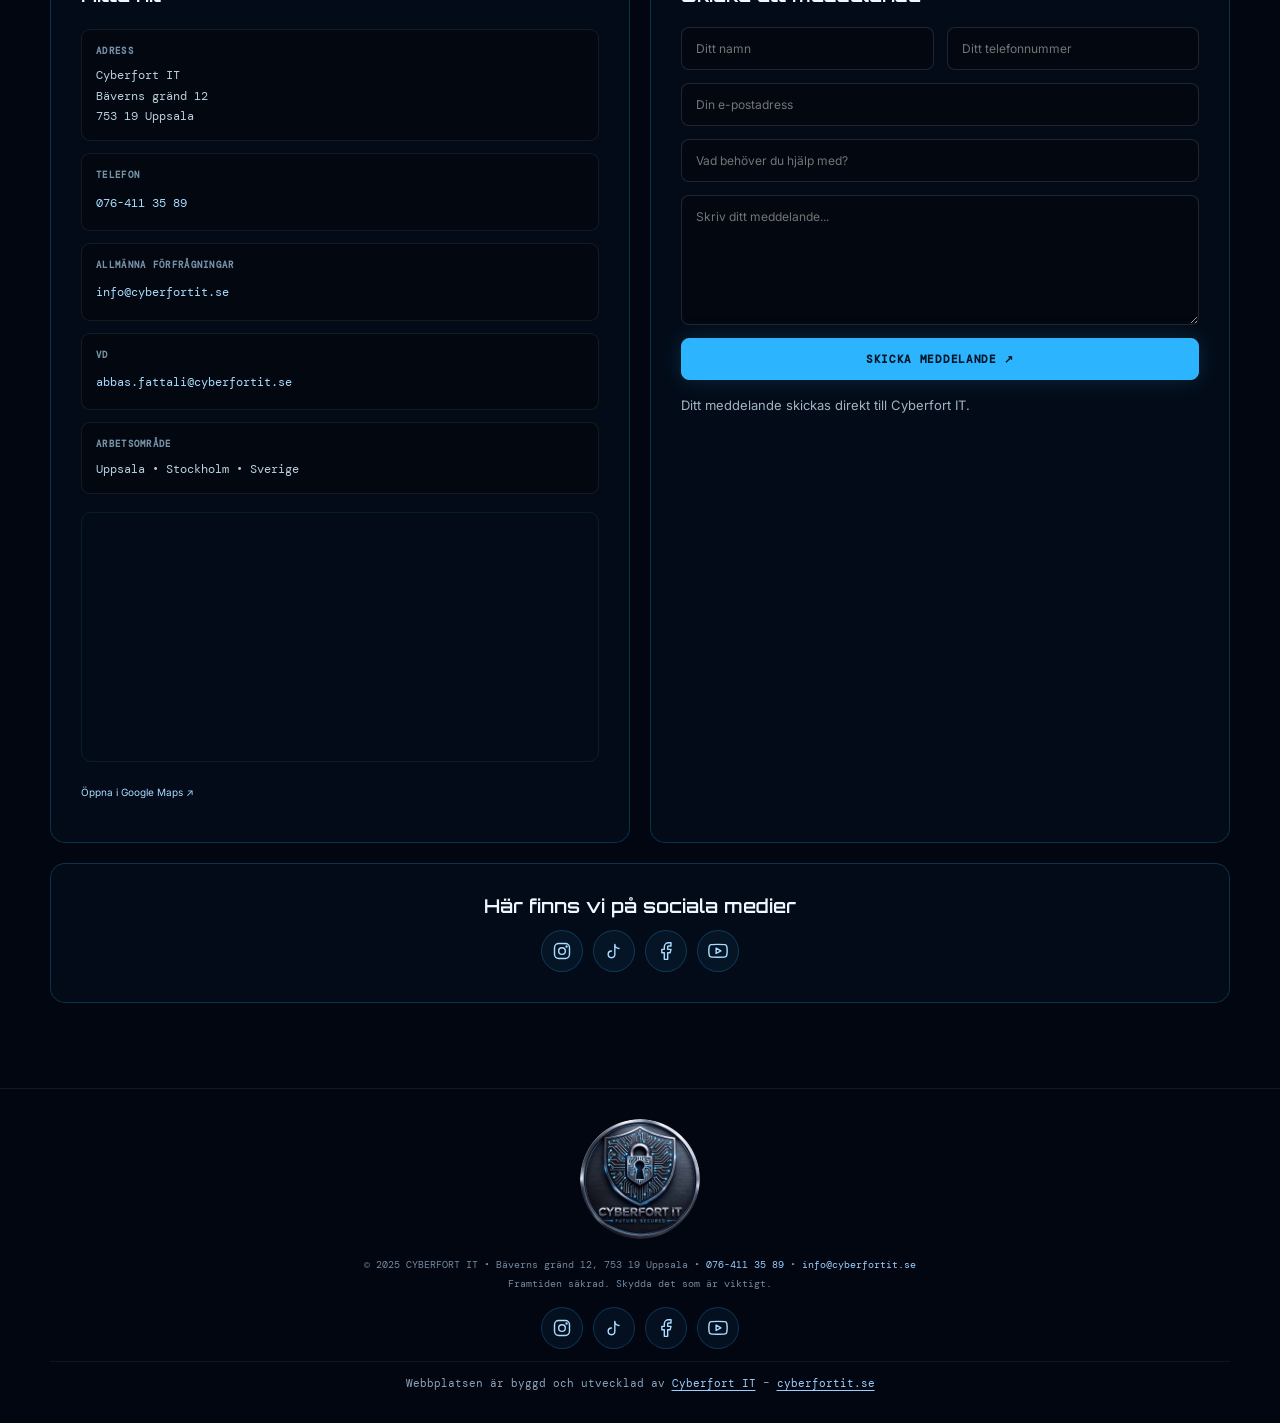
==== commit 5d5ae25a: "Add files via upload test new page" ====
--- a/index.html
+++ b/index.html
@@ -449,9 +449,9 @@
 <img class="logo" alt="Cyberfort IT logo">
 <svg class="logo-fallback" viewBox="0 0 200 200" role="img" aria-label="Cyberfort IT"><use href="#cf-emblem"/></svg>
 <div><div class="brandname">CYBERFORT <span>IT</span></div><div class="tagline">FUTURE SECURED</div></div></a>
-<nav class="nav"><a href="#services" data-i18n="navServices">Services</a><a href="#monitoring" data-i18n="navMonitoring">Live monitoring</a><a href="#standards" data-i18n="navStandards">Standards</a><a href="#about" data-i18n="navAbout">About</a><a href="#reviews" data-i18n="navReviews">Reviews</a><a href="#contact" data-i18n="navContact">Contact</a></nav>
+<nav class="nav"><a href="#services" data-i18n="navServices">Services</a><a href="#monitoring" data-i18n="navMonitoring">Live monitoring</a><a href="#standards" data-i18n="navStandards">Standards</a><a href="#about" data-i18n="navAbout">About</a><a href="#reviews" data-i18n="navReviews">Reviews</a><a href="#contact" data-i18n="navContact">Contact</a><a href="/business-websites/" data-i18n="navBusiness">Webbplatser</a></nav>
 <div class="actions"><button class="lang" id="langBtn" aria-label="Change language">EN</button><a class="btn" href="#contact" data-i18n="booking">BOOK A CONSULTATION ↗</a><button class="mobile-menu" id="menuBtn" aria-label="Open menu">☰</button></div></div>
-<nav class="mobile-nav" id="mobileNav"><a href="#services" data-i18n="navServices">Services</a><a href="#monitoring" data-i18n="navMonitoring">Live monitoring</a><a href="#standards" data-i18n="navStandards">Standards</a><a href="#about" data-i18n="navAbout">About</a><a href="#reviews" data-i18n="navReviews">Reviews</a><a href="#contact" data-i18n="navContact">Contact</a></nav></div></header>
+<nav class="mobile-nav" id="mobileNav"><a href="#services" data-i18n="navServices">Services</a><a href="#monitoring" data-i18n="navMonitoring">Live monitoring</a><a href="#standards" data-i18n="navStandards">Standards</a><a href="#about" data-i18n="navAbout">About</a><a href="#reviews" data-i18n="navReviews">Reviews</a><a href="#contact" data-i18n="navContact">Contact</a><a href="/business-websites/" data-i18n="navBusiness">Webbplatser</a></nav></div></header>
 <div class="ticker"><div class="ticker-track" id="ticker"></div></div>
 <main>
 <section class="wrap hero" id="home"><div class="hero-copy"><div class="eyebrow"><i class="pulse"></i><span data-i18n="eyebrow">IT-TJÄNSTER • CYBERSÄKERHET • WEBBUTVECKLING</span><i class="pulse"></i></div><h1 data-i18n="heroTitle">IT-support, cybersäkerhet &amp; webbutveckling.<br><span class="accent">På distans i hela Sverige – på plats i Uppsala &amp; Stockholm.</span></h1><div class="slogan" data-i18n="slogan">FUTURE SECURED</div><p data-i18n="heroText">Cyberfort IT i Uppsala hjälper företag, föreningar och privatpersoner med webbutveckling, digitalisering, IT-support, cybersäkerhet och rådgivning. <b>På distans i hela Sverige.</b> <b>På plats i Uppsala, Stockholm och omnejd</b> (Västerås, Enköping, Knivsta, Sigtuna, Märsta, Norrtälje m.fl.). Support på svenska, engelska, persiska, arabiska och spanska.</p><div class="hero-buttons"><a class="btn" href="#contact" data-i18n="startProject">START A PROJECT ↗</a><a class="btn outline" href="#services" data-i18n="exploreServices">EXPLORE SERVICES</a></div><div class="hero-note" data-i18n="heroNote">SECURITY-MINDED • HUMAN-FOCUSED • TECHNOLOGY-DRIVEN</div></div>
@@ -590,8 +590,8 @@
    While this list is empty, the page shows an invitation instead. */
 const REVIEWS=[];
 
-const translations={en:{socialTitle:'Find us on social media',eyebrow:'IT SERVICES • CYBERSECURITY • WEB DEVELOPMENT',heroTitle:'IT support, cybersecurity &amp; web development.<br><span class="accent">Remote across Sweden – on site in Uppsala &amp; Stockholm.</span>',heroText:'Cyberfort IT in Uppsala helps businesses, associations and individuals with web development, digitalisation, IT support, cybersecurity and advice. <b>Remote across all of Sweden.</b> <b>On site in Uppsala, Stockholm and surrounding areas</b> (Västerås, Enköping, Knivsta, Sigtuna, Märsta, Norrtälje and more). Support in Swedish, English, Persian, Arabic and Spanish.',covEyebrow:'WHERE WE WORK',covTitle:'Remote across Sweden. On site in Uppsala and Stockholm.',covText:'Cyberfort IT helps businesses, associations and individuals with web development, digitalisation, IT support and cybersecurity – wherever in Sweden you are.',covRemoteTag:'REMOTE • ALL OF SWEDEN',covRemoteTitle:'Remote services across Sweden',covRemoteText:'Web development, digitalisation, remote IT support, cybersecurity and advice – we work securely and efficiently by remote access, phone and video with customers all over the country.',covOnsiteTag:'ON SITE • UPPSALA &amp; STOCKHOLM',covOnsiteTitle:'On site in Uppsala, Stockholm and surroundings',covOnsiteText:'Installation, troubleshooting, networks and security reviews at your location. We come to Uppsala, Stockholm and nearby towns:',covMore:'+ more towns',covLang:'<b>Swedish</b> is our main language – we also support you in <b>English</b>, <b>Persian</b>, <b>Arabic</b> and <b>Spanish</b>.',refEyebrow:'REFERENCE • CASE STUDY',refTitle:'Website with digital menu and online ordering for a pizzeria in Uppsala',refText:'A successful project in Uppsala showing our hands-on experience with web development and ordering systems for restaurants and local businesses.',refImgPlaceholder:'[ PLACEHOLDER – IMAGE / SCREENSHOT OF THE PIZZERIA WEBSITE ]',refCaseTitle:'Etna Pizzeria, Uppsala',refCaseText:'A modern, mobile-friendly website with a digital menu and ordering solution, built to make it easy for customers to order and for the restaurant to receive orders.',refClient:'CLIENT',refClientVal:'Etna Pizzeria',refPlace:'LOCATION',refDelivered:'DELIVERED',refDeliveredVal:'2026-11-23 (delivered in 2 days)',refWhat:'DELIVERY',refWhatVal:'Website • Digital menu • Online ordering with no phone call needed – customers order directly on the website',refResult:'RESULT / TESTIMONIAL',refResultVal:'"A fast, modern and mobile-friendly website with a digital menu and smooth ordering flow for Etna Pizzeria in Uppsala – delivered in just two days. As co-owner and part of the operations, I am very pleased with the result: it is clear, easy for customers to use, and strengthens our daily digital presence."',refLinkText:'VISIT THE WEBSITE ↗ etnapizza.se',socialLabel:'SOCIAL MEDIA',footerSign:'This website is built and developed by <a href="https://cyberfortit.se">Cyberfort IT</a> – <a href="https://cyberfortit.se">cyberfortit.se</a>',topline:'CYBERFORT IT • FUTURE SECURED • UPPSALA / STOCKHOLM',navServices:'Services',navMonitoring:'Live monitoring',navStandards:'Standards',navAbout:'About',navReviews:'Reviews',navContact:'Contact',booking:'BOOK A CONSULTATION ↗',slogan:'FUTURE SECURED',startProject:'START A PROJECT ↗',exploreServices:'EXPLORE SERVICES',heroNote:'SECURITY-MINDED • HUMAN-FOCUSED • TECHNOLOGY-DRIVEN',servicesEyebrow:'WHAT WE DO',servicesTitle:'Technology services. One trusted partner.',servicesText:'From everyday IT support and repairs to security strategy and training, we help keep your technology dependable, efficient and protected.',standardsEyebrow:'FRAMEWORKS & BEST PRACTICE',standardsTitle:'Built around recognised security standards.',standardsText:'We can help assess your current practices, identify gaps and plan improvements with reference to relevant international standards, frameworks and regulatory requirements. Support does not mean that your organisation is automatically certified or compliant.',standardsNote:'Standards and frameworks are reference points for advisory and implementation work. We do not claim certification unless explicitly stated.',whyEyebrow:'THE CYBERFORT APPROACH',whyTitle:'Practical expertise. Clear communication.',processEyebrow:'HOW WE WORK',processTitle:'From first contact to lasting security.',aboutEyebrow:'ABOUT CYBERFORT IT',aboutTitle:'Technology should empower you — not worry you.',aboutPanelTitle:'Your IT and security partner',aboutText:'Cyberfort IT supports organisations and individuals with cybersecurity, infrastructure, web solutions, repairs, training and technical support. We focus on understandable advice, sensible solutions and building long-term digital resilience.',areaText:'Working across Uppsala, Stockholm and nearby areas in Sweden.',strengthTitle:'What makes us different',teamTitle:'Meet the team',moreLabel:'Read more',inclTitle:'What is included',benTitle:'Benefits',idealTitle:'Who it is for',consultBtn:'REQUEST A CONSULTATION ↗',callBtn:'CALL 076-411 35 89',closeLabel:'Close',emailModalTitle:'Write to us',toLabel:'To',sending:'SENDING…',msgOk:'Thank you! Your message has been sent. We will get back to you as soon as possible.',formErr:'Sorry, something went wrong and your message was not sent. Please try again or call <a href="tel:+46764113589">076-411 35 89</a>.',closeBtn:'CLOSE',reviewModalTitle:'Share your experience',reviewIntro:'Tell us about your experience with Cyberfort IT. Reviews are checked before they are published.',revCompanyPh:'Company or city (optional)',ratingPh:'Rating',servicePh:'Service received',optSec:'Cybersecurity &amp; security testing',optSupport:'IT support &amp; infrastructure',optRepair:'Computer, phone or tablet repair',optTraining:'Training',optWeb:'Web design &amp; SEO',optCompliance:'Compliance, standards &amp; backup',optOther:'Other',revMsgPh:'Your review or experience…',consentTxt:'I agree that my review (with my name) may be published on this website after approval.',sendReview:'SUBMIT REVIEW ↗',reviewOk:'Thank you for sharing your experience! We have received your review. It will be published after it has been reviewed.',roleCeo:'Cyber Security Engineer &amp; CEO',roleSecretary:'Company Secretary',reviewsEyebrow:'CUSTOMER VOICES',reviewsTitle:'What our customers say.',reviewsEmpty:'We are proud of every project we deliver. Have you worked with Cyberfort IT? We would love to hear about your experience.',reviewsBtn:'SHARE YOUR EXPERIENCE ↗',contactEyebrow:'GET IN TOUCH',contactTitle:'Let’s talk about your needs.',contactText:'Tell us what you need help with and we’ll get back to you.',findUs:'Find us',writeUs:'Send us a message',addressLabel:'ADDRESS',phoneLabel:'PHONE',emailLabel:'GENERAL ENQUIRIES',ceoLabel:'CEO',locationLabel:'SERVICE AREA',locationText:'Uppsala • Stockholm • Sweden',openMaps:'Open in Google Maps ↗',namePlaceholder:'Your name',phonePlaceholder:'Your phone',emailPlaceholder:'Your email',subjectPlaceholder:'What can we help with?',messagePlaceholder:'Write your message...',sendMessage:'SEND MESSAGE ↗',formNote:'Your message is sent directly to Cyberfort IT.',footerLine:'Future Secured. Protect What Matters.'},
-sv:{socialTitle:'Här finns vi på sociala medier',eyebrow:'IT-TJÄNSTER • CYBERSÄKERHET • WEBBUTVECKLING',heroTitle:'IT-support, cybersäkerhet &amp; webbutveckling.<br><span class="accent">På distans i hela Sverige – på plats i Uppsala &amp; Stockholm.</span>',heroText:'Cyberfort IT i Uppsala hjälper företag, föreningar och privatpersoner med webbutveckling, digitalisering, IT-support, cybersäkerhet och rådgivning. <b>På distans i hela Sverige.</b> <b>På plats i Uppsala, Stockholm och omnejd</b> (Västerås, Enköping, Knivsta, Sigtuna, Märsta, Norrtälje m.fl.). Support på svenska, engelska, persiska, arabiska och spanska.',covEyebrow:'VAR VI ARBETAR',covTitle:'På distans i hela Sverige. På plats i Uppsala och Stockholm.',covText:'Cyberfort IT hjälper företag, föreningar och privatpersoner med webbutveckling, digitalisering, IT-support och cybersäkerhet – oavsett var i Sverige du finns.',covRemoteTag:'PÅ DISTANS • HELA SVERIGE',covRemoteTitle:'Fjärrtjänster i hela Sverige',covRemoteText:'Webbutveckling, digitalisering, IT-support på distans, cybersäkerhet och rådgivning – vi arbetar säkert och effektivt via fjärranslutning, telefon och video med kunder över hela landet.',covOnsiteTag:'PÅ PLATS • UPPSALA &amp; STOCKHOLM',covOnsiteTitle:'På plats i Uppsala, Stockholm med omnejd',covOnsiteText:'Installation, felsökning, nätverk och säkerhetsgenomgångar hos dig. Vi kommer till Uppsala, Stockholm och närliggande orter:',covMore:'+ fler orter',covLang:'<b>Svenska</b> är vårt huvudspråk – vi ger också support på <b>engelska</b>, <b>persiska</b>, <b>arabiska</b> och <b>spanska</b>.',refEyebrow:'REFERENS • KUNDCASE',refTitle:'Webbplats med digital meny och beställning för en pizzeria i Uppsala',refText:'Ett lyckat projekt i Uppsala som visar vår praktiska erfarenhet av webbutveckling och beställningssystem för restauranger och lokala företag.',refImgPlaceholder:'[ PLATSHÅLLARE – BILD / SKÄRMDUMP AV PIZZERIANS WEBBPLATS ]',refCaseTitle:'Etna Pizzeria, Uppsala',refCaseText:'Modern, mobilanpassad webbplats med digital meny och beställningslösning, byggd för att göra det enkelt för kunderna att beställa och för restaurangen att ta emot beställningar.',refClient:'KUND',refClientVal:'Etna Pizzeria',refPlace:'ORT',refDelivered:'LEVERERAT',refDeliveredVal:'2026-11-23 (levererad på 2 dagar)',refWhat:'LEVERANS',refWhatVal:'Webbplats • Digital meny • Onlinebeställning utan telefonsamtal – kunden beställer direkt på webbplatsen',refResult:'RESULTAT / OMDÖME',refResultVal:'"En snabb, modern och mobilanpassad webbplats med digital meny och smidigt beställningssystem för Etna Pizzeria i Uppsala – levererad på bara två dagar. Som delägare och ansvarig för verksamheten är jag väldigt nöjd med resultatet: lösningen är tydlig, enkel för kunderna att använda och stärker vår digitala närvaro i vardagen."',refLinkText:'BESÖK WEBBPLATSEN ↗ etnapizza.se',socialLabel:'SOCIALA MEDIER',footerSign:'Webbplatsen är byggd och utvecklad av <a href="https://cyberfortit.se">Cyberfort IT</a> – <a href="https://cyberfortit.se">cyberfortit.se</a>',topline:'CYBERFORT IT • FRAMTIDEN SÄKRAD • UPPSALA / STOCKHOLM',navServices:'Tjänster',navMonitoring:'Liveövervakning',navStandards:'Standarder',navAbout:'Om oss',navReviews:'Omdömen',navContact:'Kontakt',booking:'BOKA RÅDGIVNING ↗',slogan:'FRAMTIDEN SÄKRAD',startProject:'STARTA ETT PROJEKT ↗',exploreServices:'UTFORSKA TJÄNSTER',heroNote:'SÄKERHET I FOKUS • MÄNNISKAN I CENTRUM • SMART TEKNIK',servicesEyebrow:'VAD VI GÖR',servicesTitle:'Tekniktjänster. En partner att lita på.',servicesText:'Från daglig IT-support och reparationer till säkerhetsstrategi och utbildning hjälper vi dig att hålla tekniken pålitlig, effektiv och skyddad.',standardsEyebrow:'RAMVERK & GOD PRAXIS',standardsTitle:'Byggt kring erkända säkerhetsstandarder.',standardsText:'Vi kan hjälpa er att utvärdera nuvarande arbetssätt, identifiera brister och planera förbättringar med stöd av relevanta internationella standarder, ramverk och regelverk. Vårt stöd innebär inte att organisationen automatiskt blir certifierad eller uppfyller alla krav.',standardsNote:'Standarder och ramverk används som stöd för rådgivning och förbättringsarbete. Vi påstår inte att vi är certifierade om det inte uttryckligen anges.',whyEyebrow:'CYBERFORTS ARBETSSÄTT',whyTitle:'Praktisk kompetens. Tydlig kommunikation.',processEyebrow:'SÅ ARBETAR VI',processTitle:'Från första kontakt till varaktig säkerhet.',aboutEyebrow:'OM CYBERFORT IT',aboutTitle:'Teknik ska hjälpa dig — inte skapa oro.',aboutPanelTitle:'Din IT- och säkerhetspartner',aboutText:'Cyberfort IT hjälper företag, organisationer och privatpersoner med cybersäkerhet, infrastruktur, webblösningar, reparationer, utbildning och teknisk support. Vi fokuserar på tydliga råd, genomtänkta lösningar och långsiktig digital motståndskraft.',areaText:'Vi arbetar i Uppsala, Stockholm och närliggande områden.',strengthTitle:'Det här skiljer oss åt',teamTitle:'Möt teamet',moreLabel:'Läs mer',inclTitle:'Det här ingår',benTitle:'Fördelar',idealTitle:'Passar för',consultBtn:'BEGÄR RÅDGIVNING ↗',callBtn:'RING 076-411 35 89',closeLabel:'Stäng',emailModalTitle:'Skriv till oss',toLabel:'Till',sending:'SKICKAR…',msgOk:'Tack! Ditt meddelande har skickats. Vi återkommer så snart vi kan.',formErr:'Tyvärr gick något fel och meddelandet skickades inte. Försök igen eller ring <a href="tel:+46764113589">076-411 35 89</a>.',closeBtn:'STÄNG',reviewModalTitle:'Dela din upplevelse',reviewIntro:'Berätta om din upplevelse av Cyberfort IT. Omdömen granskas innan de publiceras.',revCompanyPh:'Företag eller ort (valfritt)',ratingPh:'Betyg',servicePh:'Tjänst du fick',optSec:'Cybersäkerhet &amp; säkerhetstester',optSupport:'IT-support &amp; infrastruktur',optRepair:'Reparation av dator, mobil eller surfplatta',optTraining:'Utbildning',optWeb:'Webbdesign &amp; SEO',optCompliance:'Regelefterlevnad, standarder &amp; backup',optOther:'Annat',revMsgPh:'Ditt omdöme eller din upplevelse…',consentTxt:'Jag godkänner att mitt omdöme (med mitt namn) får publiceras på webbplatsen efter granskning.',sendReview:'SKICKA OMDÖME ↗',reviewOk:'Tack för att du delar din upplevelse! Vi har tagit emot ditt omdöme. Det publiceras efter granskning.',roleCeo:'Cybersäkerhetsingenjör &amp; VD',roleSecretary:'Sekreterare',reviewsEyebrow:'KUNDERNAS RÖSTER',reviewsTitle:'Vad våra kunder säger.',reviewsEmpty:'Vi är stolta över varje uppdrag vi genomför. Har du anlitat Cyberfort IT? Vi vill gärna höra om din upplevelse.',reviewsBtn:'DELA DIN UPPLEVELSE ↗',contactEyebrow:'KONTAKTA OSS',contactTitle:'Låt oss prata om dina behov.',contactText:'Berätta vad du behöver hjälp med så återkommer vi.',findUs:'Hitta hit',writeUs:'Skicka ett meddelande',addressLabel:'ADRESS',phoneLabel:'TELEFON',emailLabel:'ALLMÄNNA FÖRFRÅGNINGAR',ceoLabel:'VD',locationLabel:'ARBETSOMRÅDE',locationText:'Uppsala • Stockholm • Sverige',openMaps:'Öppna i Google Maps ↗',namePlaceholder:'Ditt namn',phonePlaceholder:'Ditt telefonnummer',emailPlaceholder:'Din e-postadress',subjectPlaceholder:'Vad behöver du hjälp med?',messagePlaceholder:'Skriv ditt meddelande...',sendMessage:'SKICKA MEDDELANDE ↗',formNote:'Ditt meddelande skickas direkt till Cyberfort IT.',footerLine:'Framtiden säkrad. Skydda det som är viktigt.'}};
+const translations={en:{navBusiness:'Business websites',socialTitle:'Find us on social media',eyebrow:'IT SERVICES • CYBERSECURITY • WEB DEVELOPMENT',heroTitle:'IT support, cybersecurity &amp; web development.<br><span class="accent">Remote across Sweden – on site in Uppsala &amp; Stockholm.</span>',heroText:'Cyberfort IT in Uppsala helps businesses, associations and individuals with web development, digitalisation, IT support, cybersecurity and advice. <b>Remote across all of Sweden.</b> <b>On site in Uppsala, Stockholm and surrounding areas</b> (Västerås, Enköping, Knivsta, Sigtuna, Märsta, Norrtälje and more). Support in Swedish, English, Persian, Arabic and Spanish.',covEyebrow:'WHERE WE WORK',covTitle:'Remote across Sweden. On site in Uppsala and Stockholm.',covText:'Cyberfort IT helps businesses, associations and individuals with web development, digitalisation, IT support and cybersecurity – wherever in Sweden you are.',covRemoteTag:'REMOTE • ALL OF SWEDEN',covRemoteTitle:'Remote services across Sweden',covRemoteText:'Web development, digitalisation, remote IT support, cybersecurity and advice – we work securely and efficiently by remote access, phone and video with customers all over the country.',covOnsiteTag:'ON SITE • UPPSALA &amp; STOCKHOLM',covOnsiteTitle:'On site in Uppsala, Stockholm and surroundings',covOnsiteText:'Installation, troubleshooting, networks and security reviews at your location. We come to Uppsala, Stockholm and nearby towns:',covMore:'+ more towns',covLang:'<b>Swedish</b> is our main language – we also support you in <b>English</b>, <b>Persian</b>, <b>Arabic</b> and <b>Spanish</b>.',refEyebrow:'REFERENCE • CASE STUDY',refTitle:'Website with digital menu and online ordering for a pizzeria in Uppsala',refText:'A successful project in Uppsala showing our hands-on experience with web development and ordering systems for restaurants and local businesses.',refImgPlaceholder:'[ PLACEHOLDER – IMAGE / SCREENSHOT OF THE PIZZERIA WEBSITE ]',refCaseTitle:'Etna Pizzeria, Uppsala',refCaseText:'A modern, mobile-friendly website with a digital menu and ordering solution, built to make it easy for customers to order and for the restaurant to receive orders.',refClient:'CLIENT',refClientVal:'Etna Pizzeria',refPlace:'LOCATION',refDelivered:'DELIVERED',refDeliveredVal:'2026-11-23 (delivered in 2 days)',refWhat:'DELIVERY',refWhatVal:'Website • Digital menu • Online ordering with no phone call needed – customers order directly on the website',refResult:'RESULT / TESTIMONIAL',refResultVal:'"A fast, modern and mobile-friendly website with a digital menu and smooth ordering flow for Etna Pizzeria in Uppsala – delivered in just two days. As co-owner and part of the operations, I am very pleased with the result: it is clear, easy for customers to use, and strengthens our daily digital presence."',refLinkText:'VISIT THE WEBSITE ↗ etnapizza.se',socialLabel:'SOCIAL MEDIA',footerSign:'This website is built and developed by <a href="https://cyberfortit.se">Cyberfort IT</a> – <a href="https://cyberfortit.se">cyberfortit.se</a>',topline:'CYBERFORT IT • FUTURE SECURED • UPPSALA / STOCKHOLM',navServices:'Services',navMonitoring:'Live monitoring',navStandards:'Standards',navAbout:'About',navReviews:'Reviews',navContact:'Contact',booking:'BOOK A CONSULTATION ↗',slogan:'FUTURE SECURED',startProject:'START A PROJECT ↗',exploreServices:'EXPLORE SERVICES',heroNote:'SECURITY-MINDED • HUMAN-FOCUSED • TECHNOLOGY-DRIVEN',servicesEyebrow:'WHAT WE DO',servicesTitle:'Technology services. One trusted partner.',servicesText:'From everyday IT support and repairs to security strategy and training, we help keep your technology dependable, efficient and protected.',standardsEyebrow:'FRAMEWORKS & BEST PRACTICE',standardsTitle:'Built around recognised security standards.',standardsText:'We can help assess your current practices, identify gaps and plan improvements with reference to relevant international standards, frameworks and regulatory requirements. Support does not mean that your organisation is automatically certified or compliant.',standardsNote:'Standards and frameworks are reference points for advisory and implementation work. We do not claim certification unless explicitly stated.',whyEyebrow:'THE CYBERFORT APPROACH',whyTitle:'Practical expertise. Clear communication.',processEyebrow:'HOW WE WORK',processTitle:'From first contact to lasting security.',aboutEyebrow:'ABOUT CYBERFORT IT',aboutTitle:'Technology should empower you — not worry you.',aboutPanelTitle:'Your IT and security partner',aboutText:'Cyberfort IT supports organisations and individuals with cybersecurity, infrastructure, web solutions, repairs, training and technical support. We focus on understandable advice, sensible solutions and building long-term digital resilience.',areaText:'Working across Uppsala, Stockholm and nearby areas in Sweden.',strengthTitle:'What makes us different',teamTitle:'Meet the team',moreLabel:'Read more',inclTitle:'What is included',benTitle:'Benefits',idealTitle:'Who it is for',consultBtn:'REQUEST A CONSULTATION ↗',callBtn:'CALL 076-411 35 89',closeLabel:'Close',emailModalTitle:'Write to us',toLabel:'To',sending:'SENDING…',msgOk:'Thank you! Your message has been sent. We will get back to you as soon as possible.',formErr:'Sorry, something went wrong and your message was not sent. Please try again or call <a href="tel:+46764113589">076-411 35 89</a>.',closeBtn:'CLOSE',reviewModalTitle:'Share your experience',reviewIntro:'Tell us about your experience with Cyberfort IT. Reviews are checked before they are published.',revCompanyPh:'Company or city (optional)',ratingPh:'Rating',servicePh:'Service received',optSec:'Cybersecurity &amp; security testing',optSupport:'IT support &amp; infrastructure',optRepair:'Computer, phone or tablet repair',optTraining:'Training',optWeb:'Web design &amp; SEO',optCompliance:'Compliance, standards &amp; backup',optOther:'Other',revMsgPh:'Your review or experience…',consentTxt:'I agree that my review (with my name) may be published on this website after approval.',sendReview:'SUBMIT REVIEW ↗',reviewOk:'Thank you for sharing your experience! We have received your review. It will be published after it has been reviewed.',roleCeo:'Cyber Security Engineer &amp; CEO',roleSecretary:'Company Secretary',reviewsEyebrow:'CUSTOMER VOICES',reviewsTitle:'What our customers say.',reviewsEmpty:'We are proud of every project we deliver. Have you worked with Cyberfort IT? We would love to hear about your experience.',reviewsBtn:'SHARE YOUR EXPERIENCE ↗',contactEyebrow:'GET IN TOUCH',contactTitle:'Let’s talk about your needs.',contactText:'Tell us what you need help with and we’ll get back to you.',findUs:'Find us',writeUs:'Send us a message',addressLabel:'ADDRESS',phoneLabel:'PHONE',emailLabel:'GENERAL ENQUIRIES',ceoLabel:'CEO',locationLabel:'SERVICE AREA',locationText:'Uppsala • Stockholm • Sweden',openMaps:'Open in Google Maps ↗',namePlaceholder:'Your name',phonePlaceholder:'Your phone',emailPlaceholder:'Your email',subjectPlaceholder:'What can we help with?',messagePlaceholder:'Write your message...',sendMessage:'SEND MESSAGE ↗',formNote:'Your message is sent directly to Cyberfort IT.',footerLine:'Future Secured. Protect What Matters.'},
+sv:{navBusiness:'Webbplatser för företag',socialTitle:'Här finns vi på sociala medier',eyebrow:'IT-TJÄNSTER • CYBERSÄKERHET • WEBBUTVECKLING',heroTitle:'IT-support, cybersäkerhet &amp; webbutveckling.<br><span class="accent">På distans i hela Sverige – på plats i Uppsala &amp; Stockholm.</span>',heroText:'Cyberfort IT i Uppsala hjälper företag, föreningar och privatpersoner med webbutveckling, digitalisering, IT-support, cybersäkerhet och rådgivning. <b>På distans i hela Sverige.</b> <b>På plats i Uppsala, Stockholm och omnejd</b> (Västerås, Enköping, Knivsta, Sigtuna, Märsta, Norrtälje m.fl.). Support på svenska, engelska, persiska, arabiska och spanska.',covEyebrow:'VAR VI ARBETAR',covTitle:'På distans i hela Sverige. På plats i Uppsala och Stockholm.',covText:'Cyberfort IT hjälper företag, föreningar och privatpersoner med webbutveckling, digitalisering, IT-support och cybersäkerhet – oavsett var i Sverige du finns.',covRemoteTag:'PÅ DISTANS • HELA SVERIGE',covRemoteTitle:'Fjärrtjänster i hela Sverige',covRemoteText:'Webbutveckling, digitalisering, IT-support på distans, cybersäkerhet och rådgivning – vi arbetar säkert och effektivt via fjärranslutning, telefon och video med kunder över hela landet.',covOnsiteTag:'PÅ PLATS • UPPSALA &amp; STOCKHOLM',covOnsiteTitle:'På plats i Uppsala, Stockholm med omnejd',covOnsiteText:'Installation, felsökning, nätverk och säkerhetsgenomgångar hos dig. Vi kommer till Uppsala, Stockholm och närliggande orter:',covMore:'+ fler orter',covLang:'<b>Svenska</b> är vårt huvudspråk – vi ger också support på <b>engelska</b>, <b>persiska</b>, <b>arabiska</b> och <b>spanska</b>.',refEyebrow:'REFERENS • KUNDCASE',refTitle:'Webbplats med digital meny och beställning för en pizzeria i Uppsala',refText:'Ett lyckat projekt i Uppsala som visar vår praktiska erfarenhet av webbutveckling och beställningssystem för restauranger och lokala företag.',refImgPlaceholder:'[ PLATSHÅLLARE – BILD / SKÄRMDUMP AV PIZZERIANS WEBBPLATS ]',refCaseTitle:'Etna Pizzeria, Uppsala',refCaseText:'Modern, mobilanpassad webbplats med digital meny och beställningslösning, byggd för att göra det enkelt för kunderna att beställa och för restaurangen att ta emot beställningar.',refClient:'KUND',refClientVal:'Etna Pizzeria',refPlace:'ORT',refDelivered:'LEVERERAT',refDeliveredVal:'2026-11-23 (levererad på 2 dagar)',refWhat:'LEVERANS',refWhatVal:'Webbplats • Digital meny • Onlinebeställning utan telefonsamtal – kunden beställer direkt på webbplatsen',refResult:'RESULTAT / OMDÖME',refResultVal:'"En snabb, modern och mobilanpassad webbplats med digital meny och smidigt beställningssystem för Etna Pizzeria i Uppsala – levererad på bara två dagar. Som delägare och ansvarig för verksamheten är jag väldigt nöjd med resultatet: lösningen är tydlig, enkel för kunderna att använda och stärker vår digitala närvaro i vardagen."',refLinkText:'BESÖK WEBBPLATSEN ↗ etnapizza.se',socialLabel:'SOCIALA MEDIER',footerSign:'Webbplatsen är byggd och utvecklad av <a href="https://cyberfortit.se">Cyberfort IT</a> – <a href="https://cyberfortit.se">cyberfortit.se</a>',topline:'CYBERFORT IT • FRAMTIDEN SÄKRAD • UPPSALA / STOCKHOLM',navServices:'Tjänster',navMonitoring:'Liveövervakning',navStandards:'Standarder',navAbout:'Om oss',navReviews:'Omdömen',navContact:'Kontakt',booking:'BOKA RÅDGIVNING ↗',slogan:'FRAMTIDEN SÄKRAD',startProject:'STARTA ETT PROJEKT ↗',exploreServices:'UTFORSKA TJÄNSTER',heroNote:'SÄKERHET I FOKUS • MÄNNISKAN I CENTRUM • SMART TEKNIK',servicesEyebrow:'VAD VI GÖR',servicesTitle:'Tekniktjänster. En partner att lita på.',servicesText:'Från daglig IT-support och reparationer till säkerhetsstrategi och utbildning hjälper vi dig att hålla tekniken pålitlig, effektiv och skyddad.',standardsEyebrow:'RAMVERK & GOD PRAXIS',standardsTitle:'Byggt kring erkända säkerhetsstandarder.',standardsText:'Vi kan hjälpa er att utvärdera nuvarande arbetssätt, identifiera brister och planera förbättringar med stöd av relevanta internationella standarder, ramverk och regelverk. Vårt stöd innebär inte att organisationen automatiskt blir certifierad eller uppfyller alla krav.',standardsNote:'Standarder och ramverk används som stöd för rådgivning och förbättringsarbete. Vi påstår inte att vi är certifierade om det inte uttryckligen anges.',whyEyebrow:'CYBERFORTS ARBETSSÄTT',whyTitle:'Praktisk kompetens. Tydlig kommunikation.',processEyebrow:'SÅ ARBETAR VI',processTitle:'Från första kontakt till varaktig säkerhet.',aboutEyebrow:'OM CYBERFORT IT',aboutTitle:'Teknik ska hjälpa dig — inte skapa oro.',aboutPanelTitle:'Din IT- och säkerhetspartner',aboutText:'Cyberfort IT hjälper företag, organisationer och privatpersoner med cybersäkerhet, infrastruktur, webblösningar, reparationer, utbildning och teknisk support. Vi fokuserar på tydliga råd, genomtänkta lösningar och långsiktig digital motståndskraft.',areaText:'Vi arbetar i Uppsala, Stockholm och närliggande områden.',strengthTitle:'Det här skiljer oss åt',teamTitle:'Möt teamet',moreLabel:'Läs mer',inclTitle:'Det här ingår',benTitle:'Fördelar',idealTitle:'Passar för',consultBtn:'BEGÄR RÅDGIVNING ↗',callBtn:'RING 076-411 35 89',closeLabel:'Stäng',emailModalTitle:'Skriv till oss',toLabel:'Till',sending:'SKICKAR…',msgOk:'Tack! Ditt meddelande har skickats. Vi återkommer så snart vi kan.',formErr:'Tyvärr gick något fel och meddelandet skickades inte. Försök igen eller ring <a href="tel:+46764113589">076-411 35 89</a>.',closeBtn:'STÄNG',reviewModalTitle:'Dela din upplevelse',reviewIntro:'Berätta om din upplevelse av Cyberfort IT. Omdömen granskas innan de publiceras.',revCompanyPh:'Företag eller ort (valfritt)',ratingPh:'Betyg',servicePh:'Tjänst du fick',optSec:'Cybersäkerhet &amp; säkerhetstester',optSupport:'IT-support &amp; infrastruktur',optRepair:'Reparation av dator, mobil eller surfplatta',optTraining:'Utbildning',optWeb:'Webbdesign &amp; SEO',optCompliance:'Regelefterlevnad, standarder &amp; backup',optOther:'Annat',revMsgPh:'Ditt omdöme eller din upplevelse…',consentTxt:'Jag godkänner att mitt omdöme (med mitt namn) får publiceras på webbplatsen efter granskning.',sendReview:'SKICKA OMDÖME ↗',reviewOk:'Tack för att du delar din upplevelse! Vi har tagit emot ditt omdöme. Det publiceras efter granskning.',roleCeo:'Cybersäkerhetsingenjör &amp; VD',roleSecretary:'Sekreterare',reviewsEyebrow:'KUNDERNAS RÖSTER',reviewsTitle:'Vad våra kunder säger.',reviewsEmpty:'Vi är stolta över varje uppdrag vi genomför. Har du anlitat Cyberfort IT? Vi vill gärna höra om din upplevelse.',reviewsBtn:'DELA DIN UPPLEVELSE ↗',contactEyebrow:'KONTAKTA OSS',contactTitle:'Låt oss prata om dina behov.',contactText:'Berätta vad du behöver hjälp med så återkommer vi.',findUs:'Hitta hit',writeUs:'Skicka ett meddelande',addressLabel:'ADRESS',phoneLabel:'TELEFON',emailLabel:'ALLMÄNNA FÖRFRÅGNINGAR',ceoLabel:'VD',locationLabel:'ARBETSOMRÅDE',locationText:'Uppsala • Stockholm • Sverige',openMaps:'Öppna i Google Maps ↗',namePlaceholder:'Ditt namn',phonePlaceholder:'Ditt telefonnummer',emailPlaceholder:'Din e-postadress',subjectPlaceholder:'Vad behöver du hjälp med?',messagePlaceholder:'Skriv ditt meddelande...',sendMessage:'SKICKA MEDDELANDE ↗',formNote:'Ditt meddelande skickas direkt till Cyberfort IT.',footerLine:'Framtiden säkrad. Skydda det som är viktigt.'}};
 
 const services={en:[
 ['🛡️','Cybersecurity Assessment','Identify vulnerabilities, evaluate risks and build a practical security improvement plan.'],
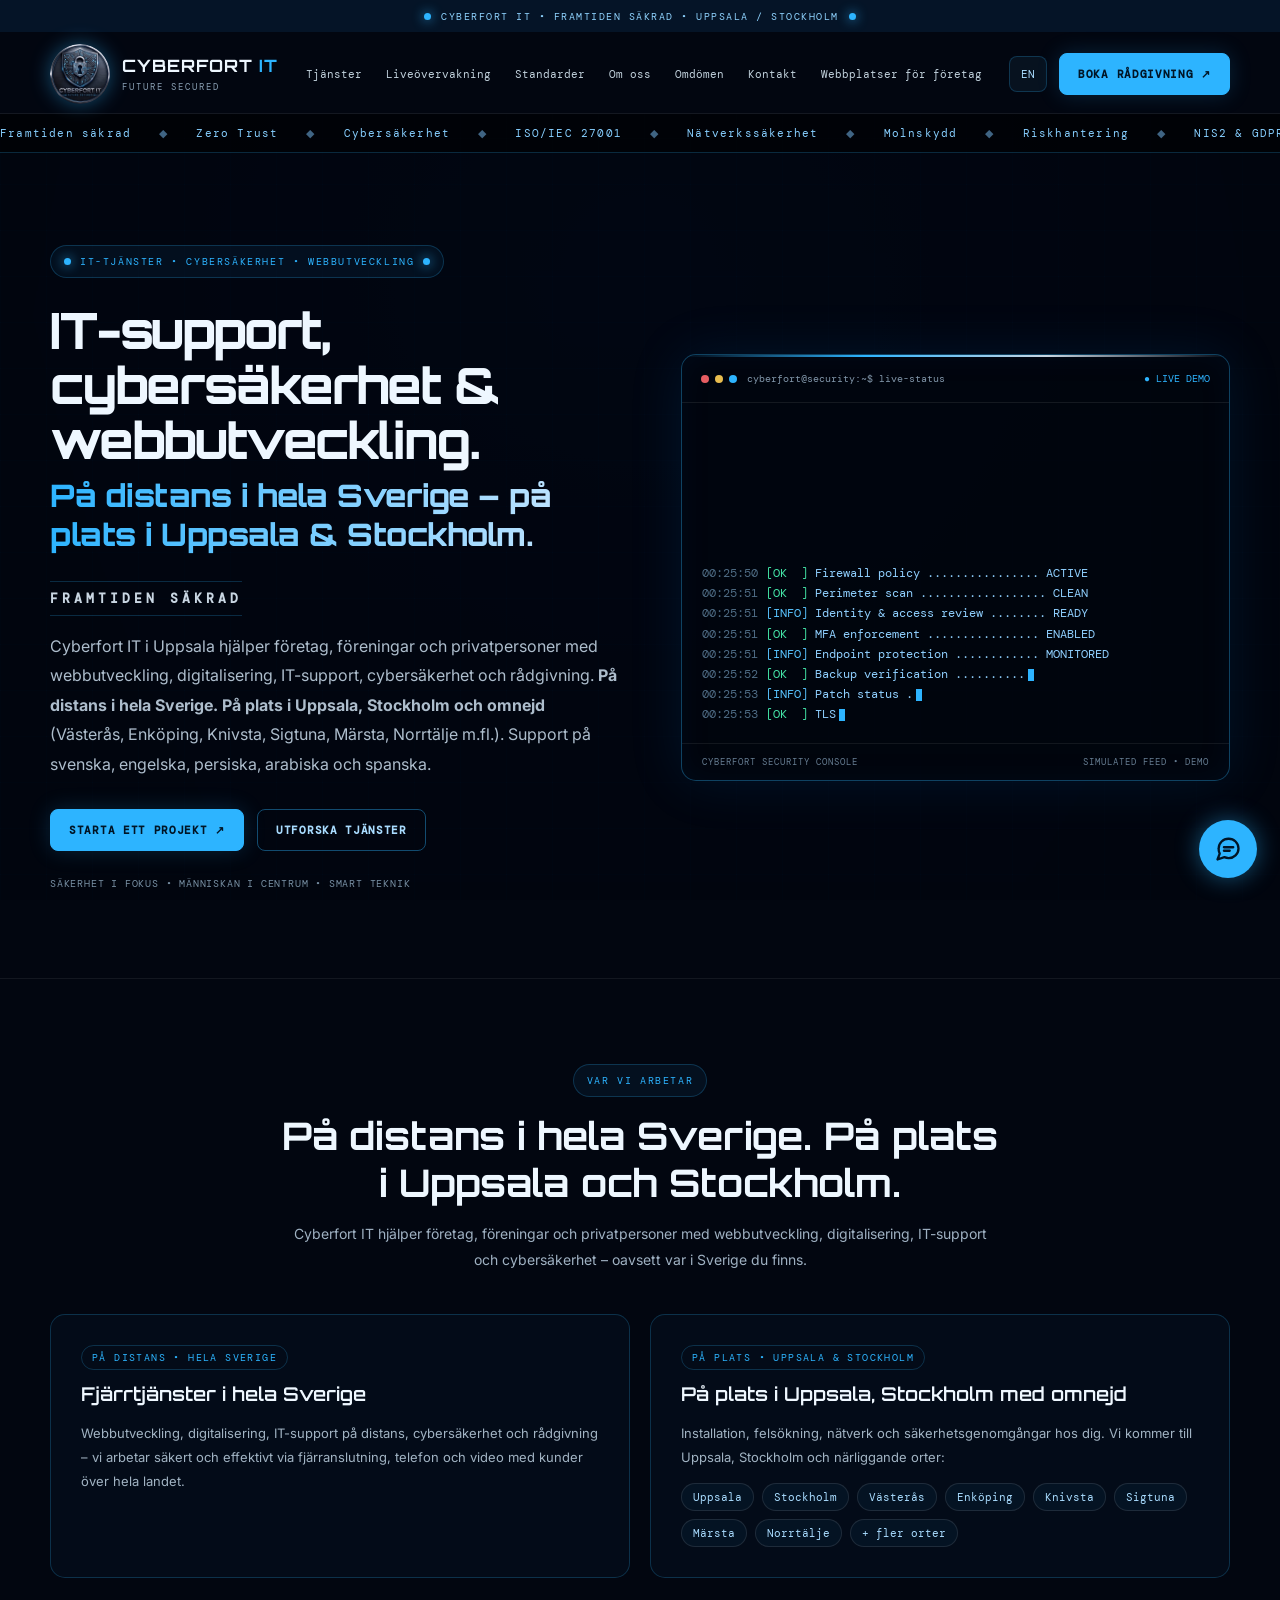
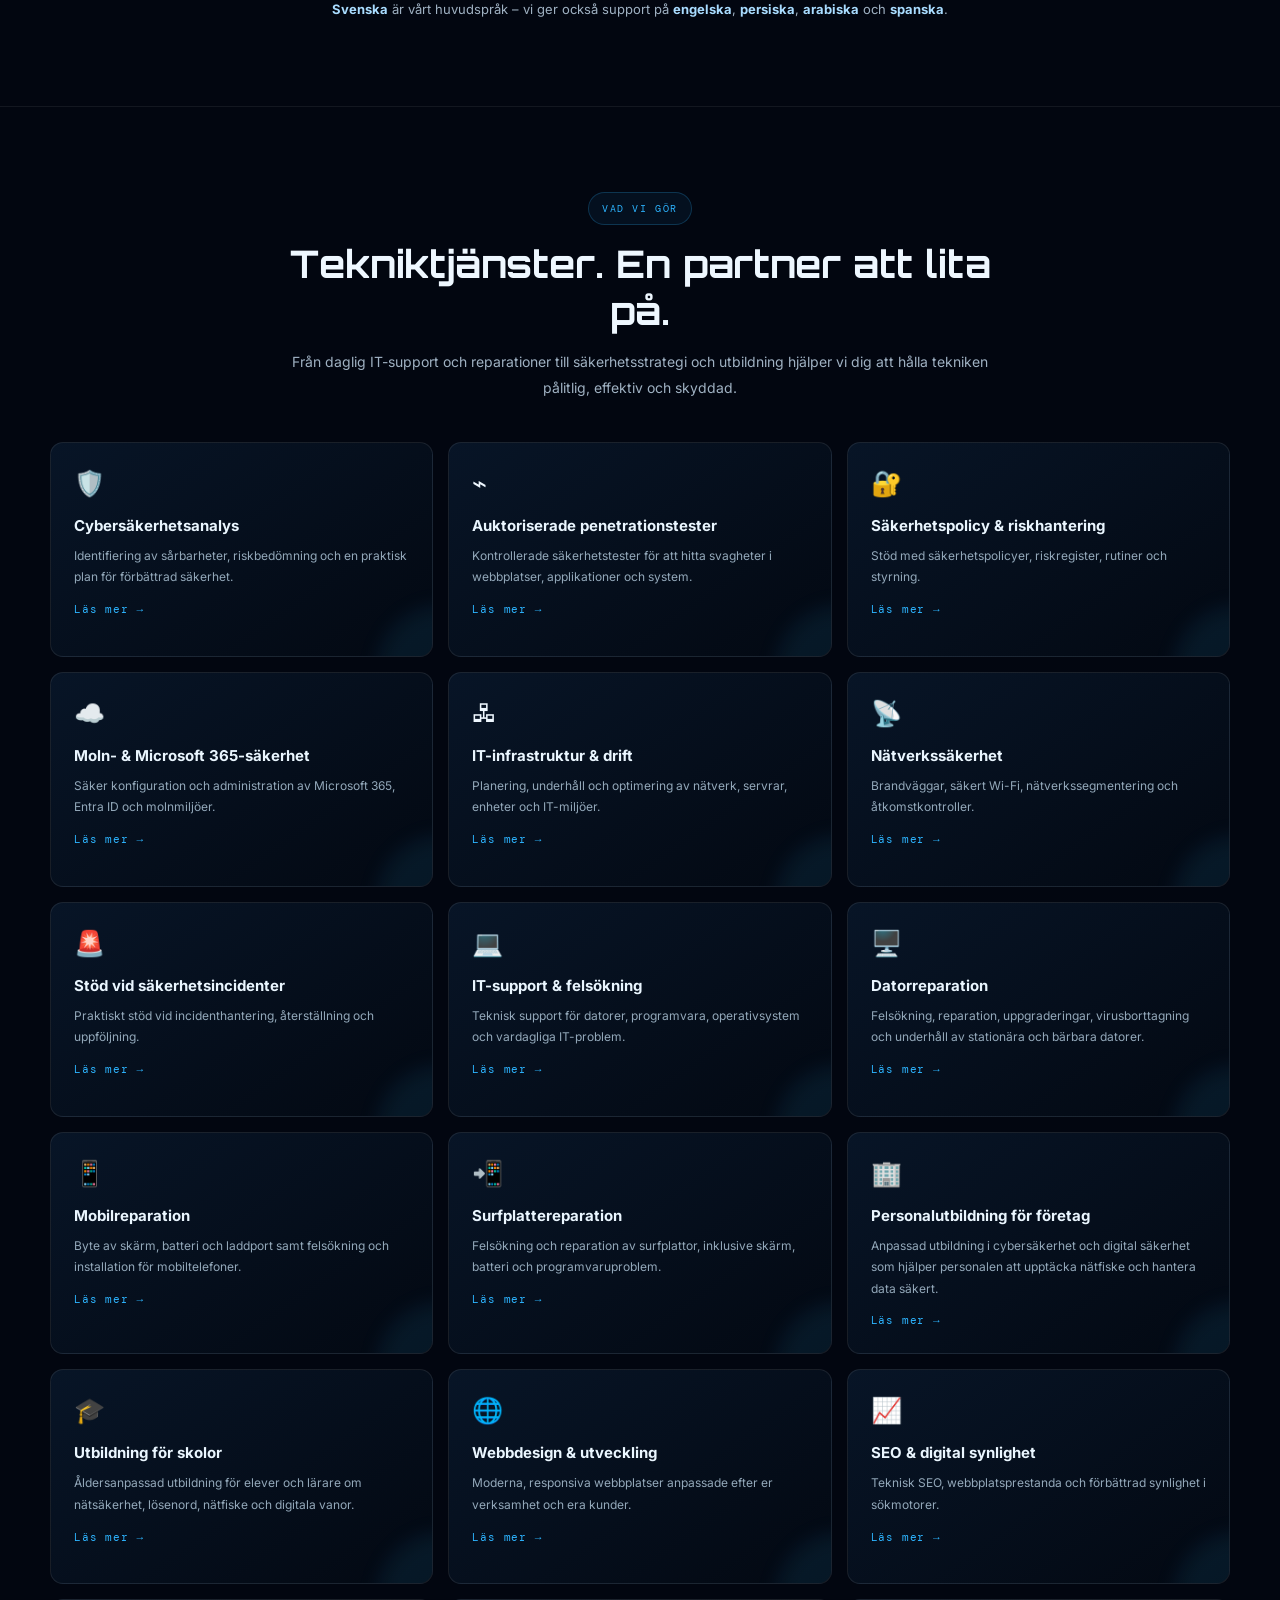
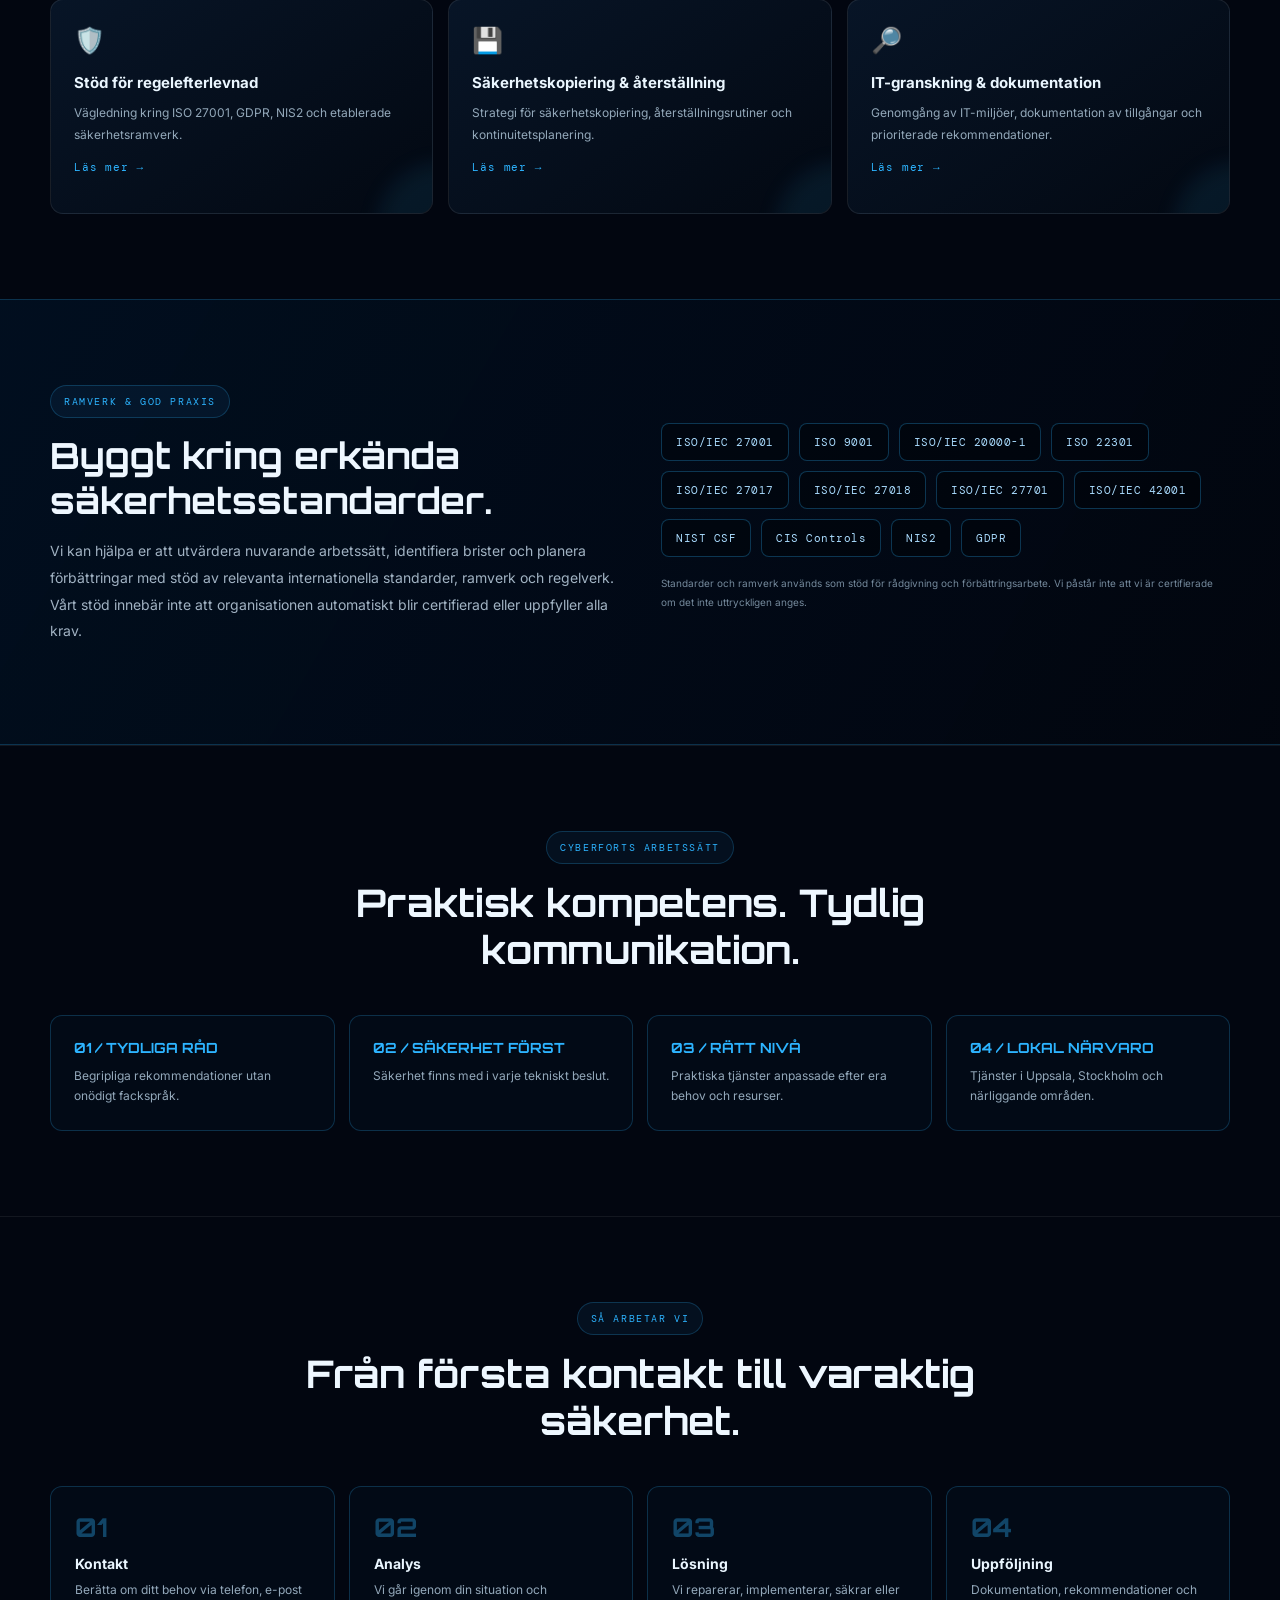
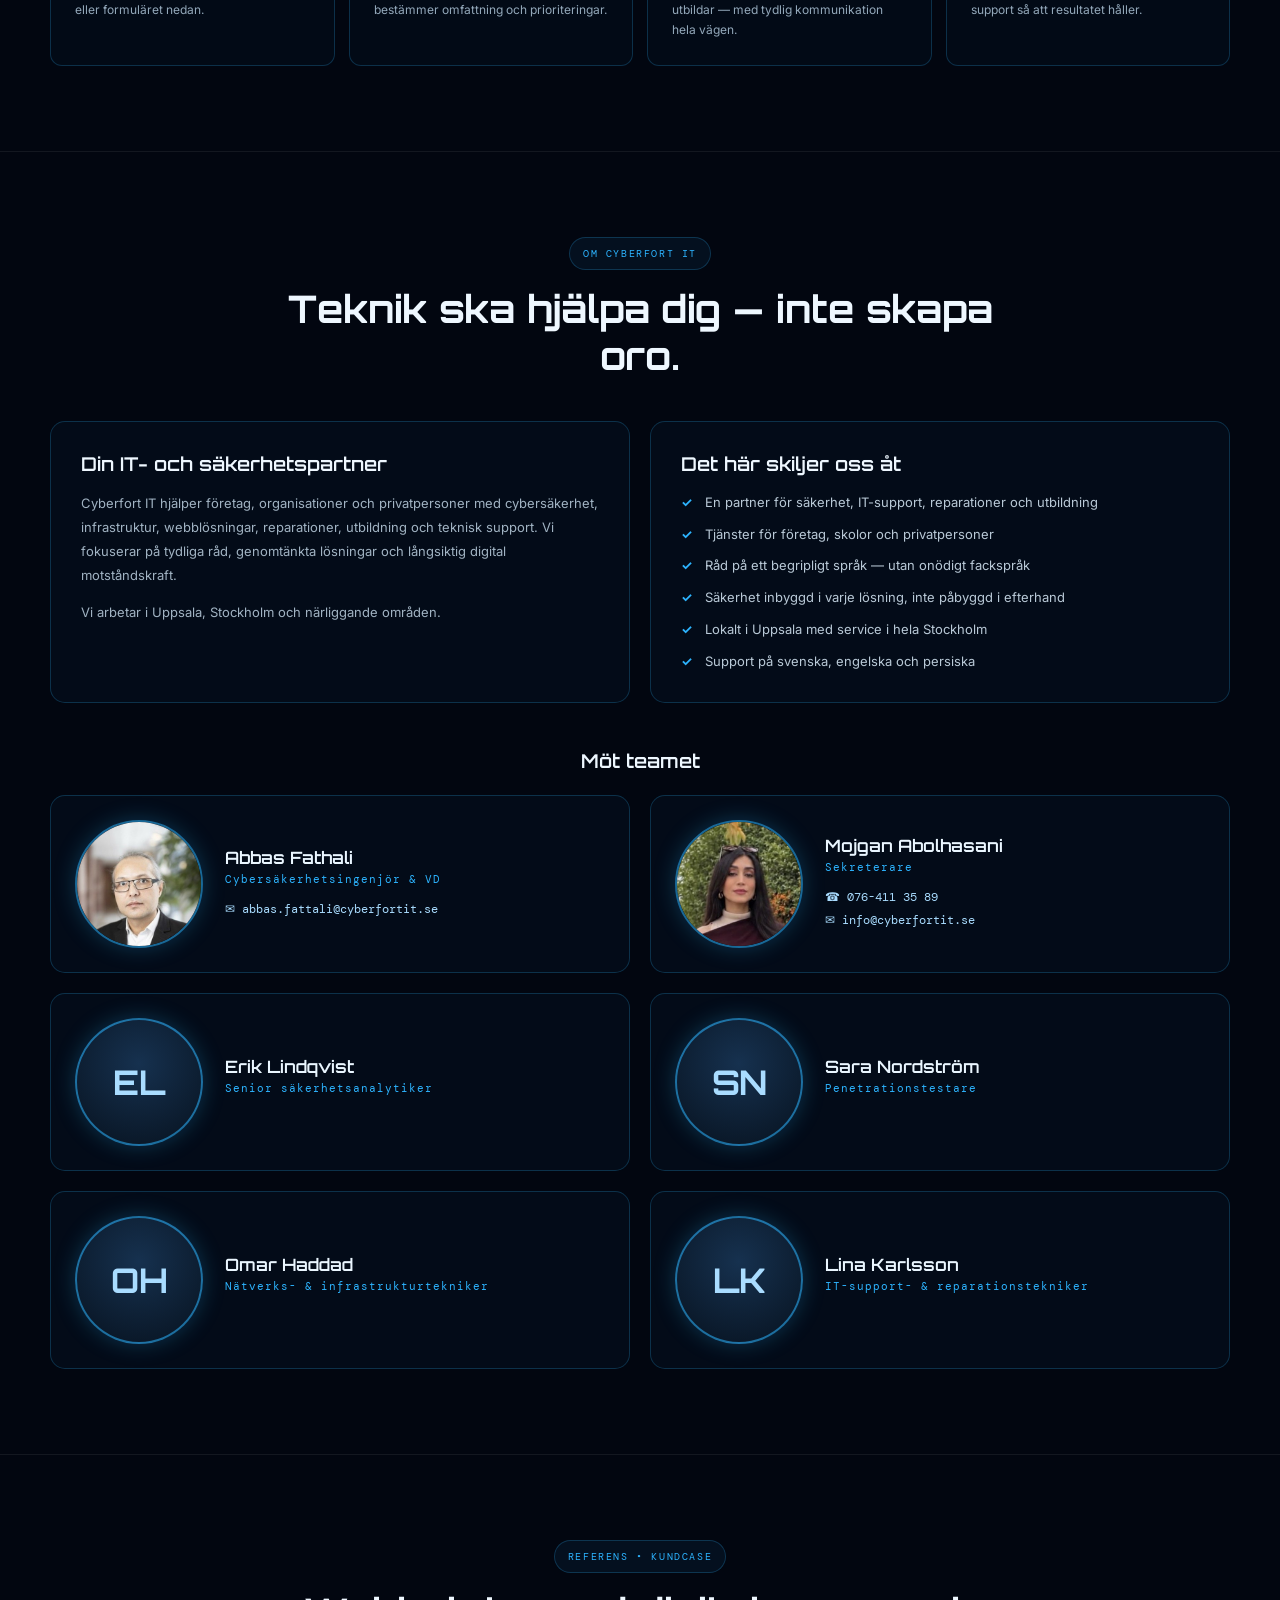
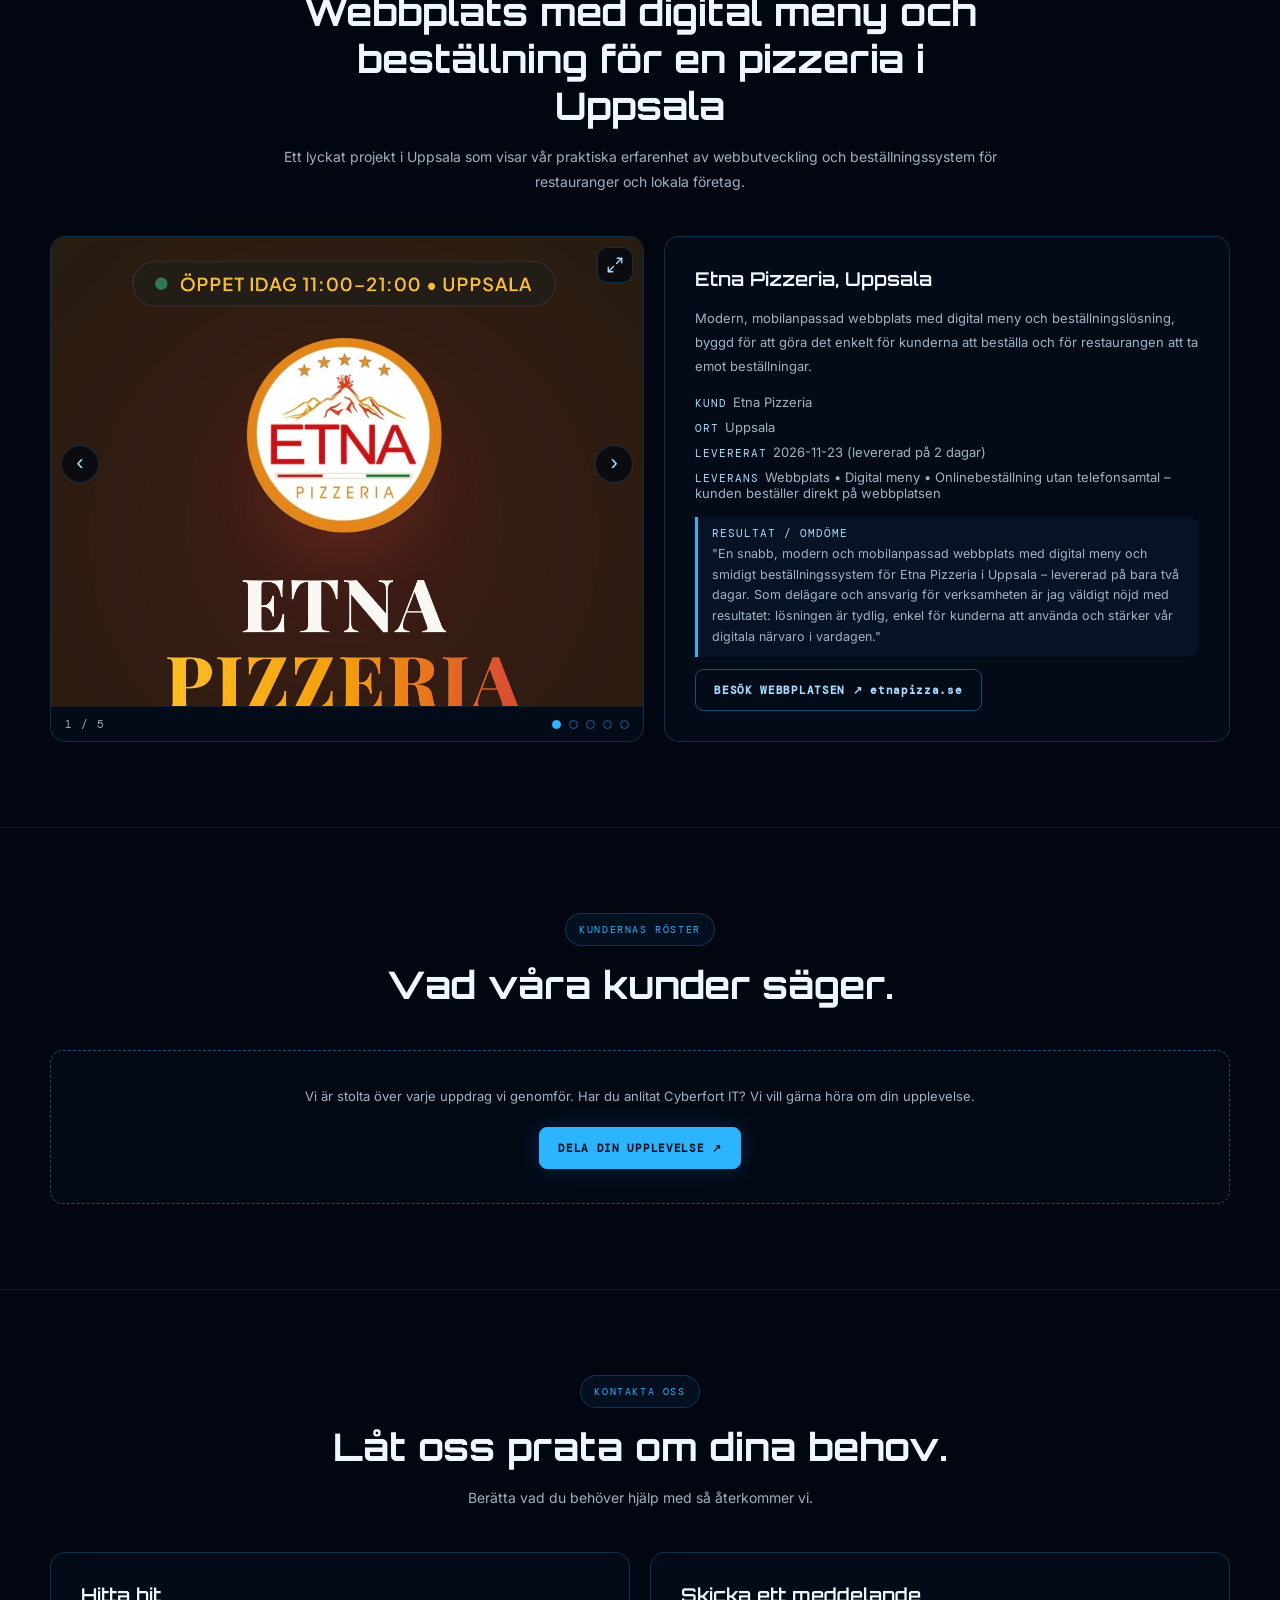
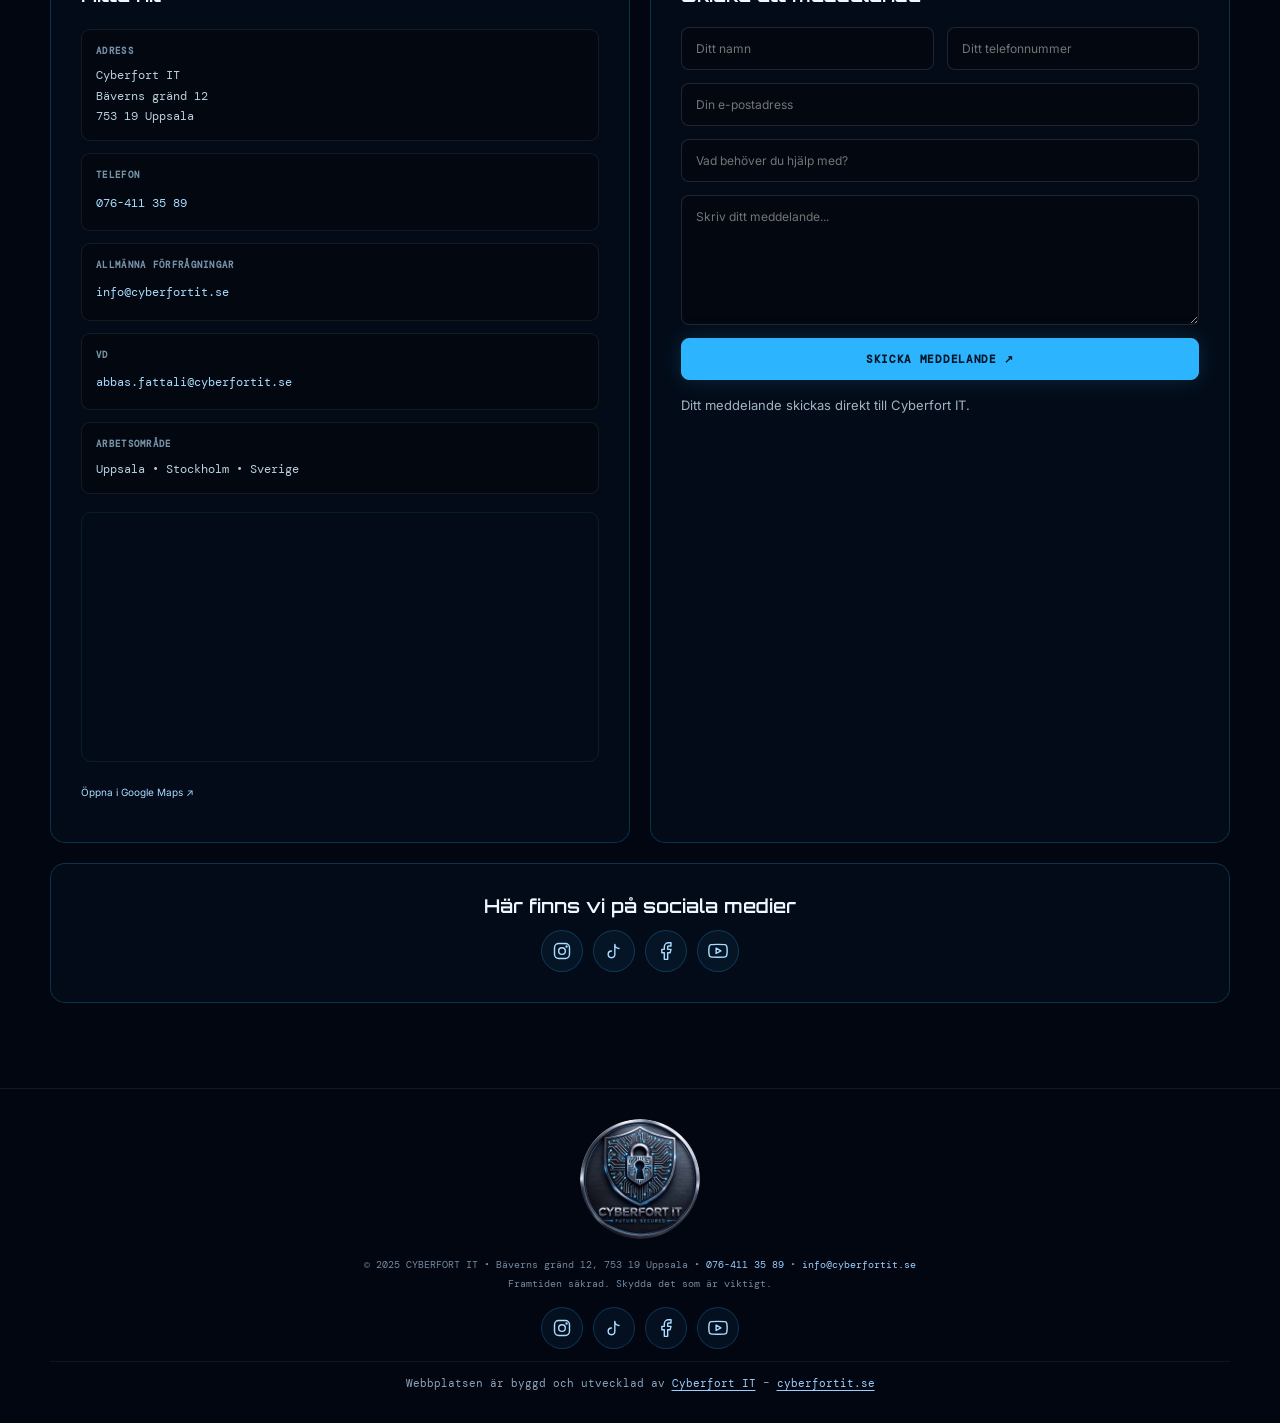
==== commit 2146cb16: "Add files via upload fix chat position on homepage" ====
--- a/index.html
+++ b/index.html
@@ -355,12 +355,12 @@
 .matrix-col{will-change:transform}
 @media(max-width:600px){.modal-box .form .two{grid-template-columns:1fr}}
 
-/* chat button sits above the floating Netlify badge (bottom-right) */
-.chat-launch{bottom:calc(88px + env(safe-area-inset-bottom,0px))}
-.chatbox{bottom:calc(158px + env(safe-area-inset-bottom,0px));max-height:calc(100vh - 178px);display:none;flex-direction:column}
+/* chat button sits in its standard bottom-right corner */
+.chat-launch{right:23px;bottom:calc(22px + env(safe-area-inset-bottom,0px))}
+.chatbox{right:23px;bottom:calc(92px + env(safe-area-inset-bottom,0px));max-height:calc(100vh - 112px);display:none;flex-direction:column}
 .chatbox.open{display:flex}
 .chatbox .chatmsgs{height:250px;min-height:90px;flex:1 1 auto}
-@media(max-width:600px){.chat-launch{right:14px;bottom:calc(88px + env(safe-area-inset-bottom,0px))}.chatbox{right:12px;bottom:calc(158px + env(safe-area-inset-bottom,0px))}}
+@media(max-width:600px){.chat-launch{right:14px;bottom:calc(14px + env(safe-area-inset-bottom,0px))}.chatbox{right:12px;bottom:calc(82px + env(safe-area-inset-bottom,0px))}}
 /* top ticker: moves on every screen size and never widens the page */
 .ticker{max-width:100%;overflow:hidden}
 .ticker-track{will-change:transform}
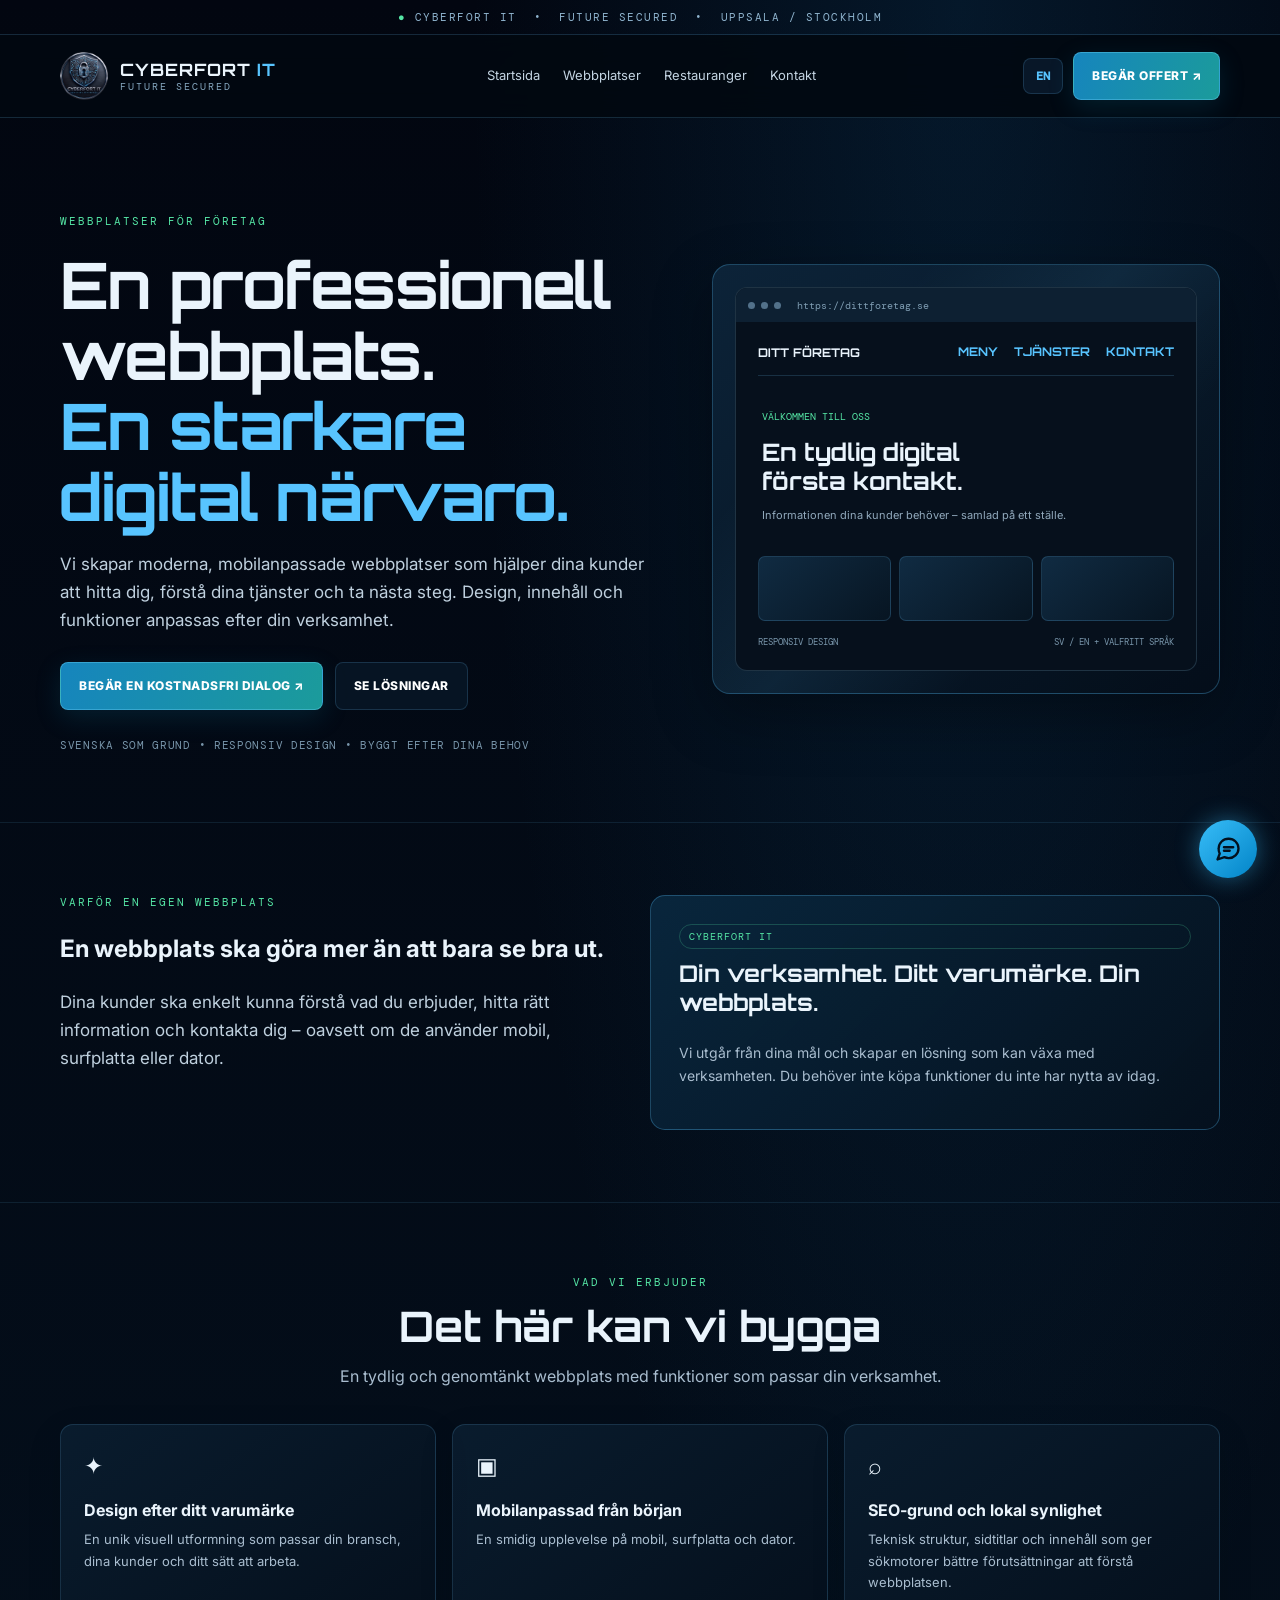
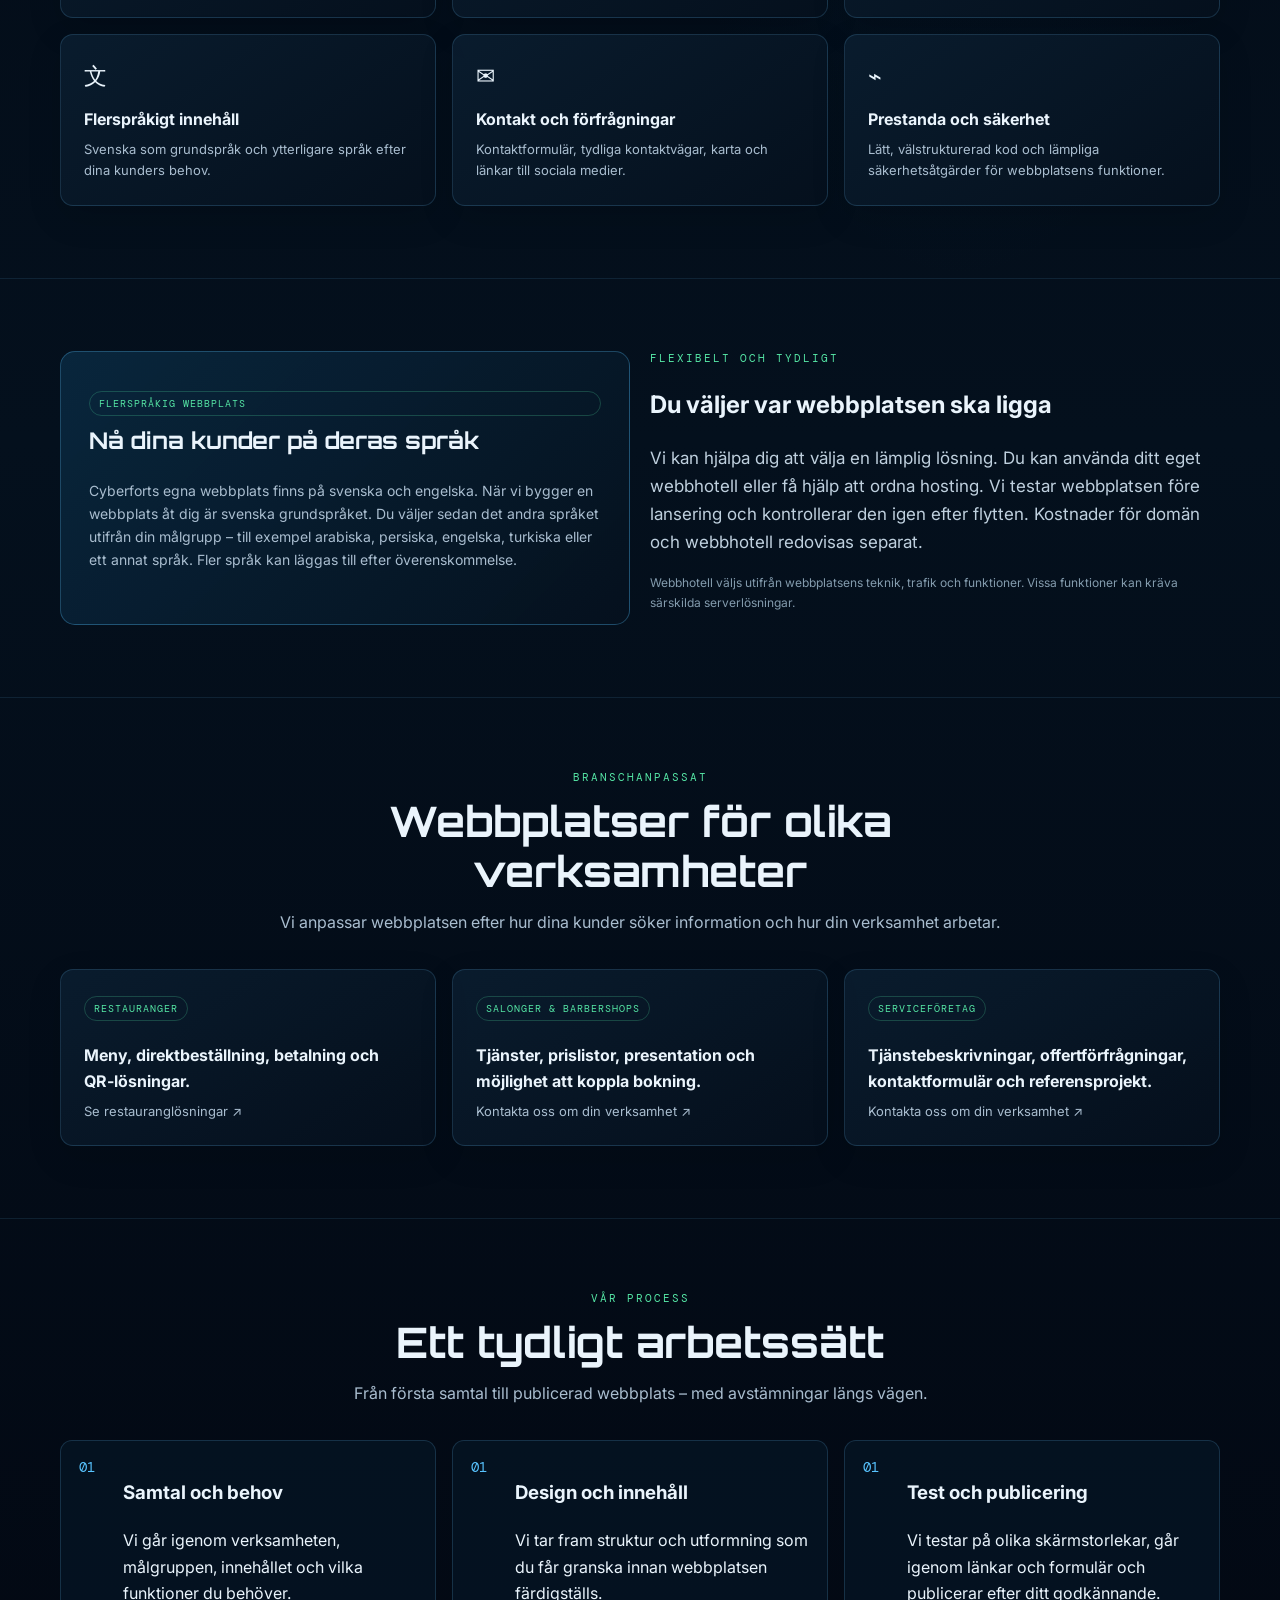
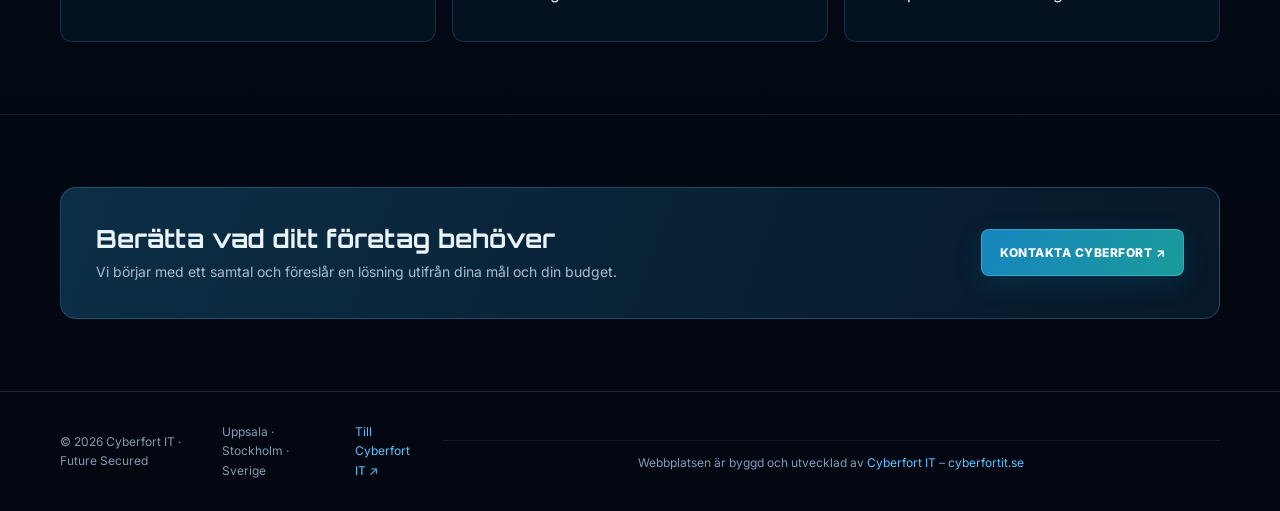
==== commit ae8c12e8: "Add files via upload" ====
--- a/index.html
+++ b/index.html
@@ -1,921 +1 @@
-<!doctype html>
-<html lang="sv">
-<head>
-<meta charset="utf-8"><meta name="viewport" content="width=device-width, initial-scale=1">
-<meta name="theme-color" content="#020610"><meta name="description" content="Cyberfort IT i Uppsala: webbutveckling, digitalisering, IT-support på distans, cybersäkerhet och rådgivning i hela Sverige – samt på plats i Uppsala, Stockholm och omnejd. Support på svenska, engelska, persiska, arabiska och spanska.">
-<link rel="canonical" href="https://cyberfortit.se/">
-<meta property="og:type" content="website"><meta property="og:site_name" content="Cyberfort IT"><meta property="og:locale" content="sv_SE"><meta property="og:locale:alternate" content="en_US">
-<meta property="og:title" content="Cyberfort IT – IT-support, cybersäkerhet & webbutveckling | Uppsala, Stockholm & hela Sverige"><meta property="og:description" content="Webbutveckling, digitalisering, IT-support och cybersäkerhet. På distans i hela Sverige och på plats i Uppsala, Stockholm med omnejd."><meta property="og:url" content="https://cyberfortit.se/"><meta property="og:image" content="https://cyberfortit.se/logo.png"><meta property="og:image:alt" content="Cyberfort IT – Future Secured">
-<meta name="twitter:card" content="summary"><meta name="twitter:title" content="Cyberfort IT – IT-support, cybersäkerhet & webbutveckling | Uppsala, Stockholm & hela Sverige"><meta name="twitter:description" content="Webbutveckling, digitalisering, IT-support och cybersäkerhet. På distans i hela Sverige och på plats i Uppsala, Stockholm med omnejd."><meta name="twitter:image" content="https://cyberfortit.se/logo.png">
-<title>Cyberfort IT – IT-support, cybersäkerhet & webbutveckling | Uppsala, Stockholm & hela Sverige</title>
-<link rel="icon" id="favicon" type="image/png" sizes="512x512" href="/logo.png">
-<link rel="apple-touch-icon" sizes="512x512" href="/logo.png">
-<link rel="preconnect" href="https://fonts.googleapis.com"><link rel="preconnect" href="https://fonts.gstatic.com" crossorigin>
-<link href="https://fonts.googleapis.com/css2?family=DM+Mono:wght@400;500&family=Inter:wght@400;500;600;700;800&family=Orbitron:wght@500;600;700;800&display=swap" rel="stylesheet">
-<script type="application/ld+json">
-{
- "@context": "https://schema.org",
- "@graph": [
-  {
-   "@type": "Organization",
-   "@id": "https://cyberfortit.se/#organization",
-   "name": "Cyberfort IT",
-   "url": "https://cyberfortit.se",
-   "logo": "https://cyberfortit.se/logo.png",
-   "image": "https://cyberfortit.se/logo.png",
-   "slogan": "Future Secured",
-   "email": "info@cyberfortit.se",
-   "telephone": "+46764113589",
-   "address": {
-    "@type": "PostalAddress",
-    "streetAddress": "Bäverns gränd 12",
-    "postalCode": "753 19",
-    "addressLocality": "Uppsala",
-    "addressRegion": "Uppsala län",
-    "addressCountry": "SE"
-   },
-   "areaServed": [
-    {
-     "@type": "City",
-     "name": "Uppsala"
-    },
-    {
-     "@type": "City",
-     "name": "Stockholm"
-    },
-    {
-     "@type": "City",
-     "name": "Västerås"
-    },
-    {
-     "@type": "City",
-     "name": "Enköping"
-    },
-    {
-     "@type": "City",
-     "name": "Knivsta"
-    },
-    {
-     "@type": "City",
-     "name": "Sigtuna"
-    },
-    {
-     "@type": "City",
-     "name": "Märsta"
-    },
-    {
-     "@type": "City",
-     "name": "Norrtälje"
-    },
-    {
-     "@type": "Country",
-     "name": "Sverige"
-    }
-   ],
-   "knowsLanguage": [
-    "sv",
-    "en",
-    "fa",
-    "ar",
-    "es"
-   ],
-   "sameAs": [
-    "https://www.instagram.com/cyberfort_it.swedish?lqvp=Y3QyMWRncXQ2dTV4&utm_source=qr",
-    "https://www.tiktok.com/@cyberfort.it.swedish?_r=1&_t=ZN-9BfdkWBqit4",
-    "https://www.facebook.com/share/1dnYBNWk2E/?mibextid=wwXIfr",
-    "https://youtube.com/@cyberfortit?si=KmVAo2_C7pKN9HIi"
-   ]
-  },
-  {
-   "@type": "ITService",
-   "@id": "https://cyberfortit.se/#service",
-   "name": "Cyberfort IT",
-   "url": "https://cyberfortit.se",
-   "logo": "https://cyberfortit.se/logo.png",
-   "image": "https://cyberfortit.se/logo.png",
-   "description": "Cyberfort IT i Uppsala: webbutveckling, digitalisering, IT-support på distans, cybersäkerhet och rådgivning i hela Sverige – samt på plats i Uppsala, Stockholm och omnejd. Support på svenska, engelska, persiska, arabiska och spanska.",
-   "slogan": "Future Secured",
-   "email": "info@cyberfortit.se",
-   "telephone": "+46764113589",
-   "address": {
-    "@type": "PostalAddress",
-    "streetAddress": "Bäverns gränd 12",
-    "postalCode": "753 19",
-    "addressLocality": "Uppsala",
-    "addressRegion": "Uppsala län",
-    "addressCountry": "SE"
-   },
-   "areaServed": [
-    {
-     "@type": "City",
-     "name": "Uppsala"
-    },
-    {
-     "@type": "City",
-     "name": "Stockholm"
-    },
-    {
-     "@type": "City",
-     "name": "Västerås"
-    },
-    {
-     "@type": "City",
-     "name": "Enköping"
-    },
-    {
-     "@type": "City",
-     "name": "Knivsta"
-    },
-    {
-     "@type": "City",
-     "name": "Sigtuna"
-    },
-    {
-     "@type": "City",
-     "name": "Märsta"
-    },
-    {
-     "@type": "City",
-     "name": "Norrtälje"
-    },
-    {
-     "@type": "Country",
-     "name": "Sverige"
-    }
-   ],
-   "availableLanguage": [
-    "Svenska",
-    "English",
-    "فارسی",
-    "العربية",
-    "Español"
-   ],
-   "serviceType": [
-    "Webbutveckling",
-    "Digitalisering",
-    "IT-support på distans",
-    "Cybersäkerhet",
-    "IT-rådgivning"
-   ],
-   "provider": {
-    "@id": "https://cyberfortit.se/#organization"
-   },
-   "sameAs": [
-    "https://www.instagram.com/cyberfort_it.swedish?lqvp=Y3QyMWRncXQ2dTV4&utm_source=qr",
-    "https://www.tiktok.com/@cyberfort.it.swedish?_r=1&_t=ZN-9BfdkWBqit4",
-    "https://www.facebook.com/share/1dnYBNWk2E/?mibextid=wwXIfr",
-    "https://youtube.com/@cyberfortit?si=KmVAo2_C7pKN9HIi"
-   ]
-  }
- ]
-}
-</script>
-<style>
-/* Palette matched to the Cyberfort IT logo: deep navy, electric blue, steel silver */
-:root{--bg:#020610;--panel:rgba(5,14,28,.88);--line:rgba(45,180,255,.22);--green:#2db4ff;--mint:#a9dcff;--muted:#9fb1c2;--white:#eef7ff;--silver:#c9d6e2;--max:1180px}
-*{box-sizing:border-box}html{scroll-behavior:smooth;scroll-padding-top:90px}body{margin:0;background:var(--bg);color:var(--white);font-family:Inter,Arial,sans-serif;overflow-x:hidden}@supports (overflow:clip){body{overflow-x:clip}}a{color:inherit;text-decoration:none}button,input,textarea{font:inherit}
-.matrix{position:fixed;inset:0;z-index:0;pointer-events:none;overflow:hidden;opacity:.15;background:radial-gradient(ellipse at 50% 30%,rgba(0,60,120,.2),transparent 65%)}
-.matrix-col{position:absolute;top:-110%;font:12px/1.35 'DM Mono',monospace;color:#00ff55;white-space:pre;text-align:center;text-shadow:0 0 8px rgba(0,255,85,.55);animation:rain linear infinite}
-.matrix:after{content:"";position:absolute;inset:0;background:linear-gradient(90deg,rgba(0,0,0,.5),transparent 20%,transparent 80%,rgba(0,0,0,.5)),linear-gradient(180deg,rgba(0,0,0,.18),transparent 35%,rgba(0,0,0,.45))}
-@keyframes rain{to{transform:translateY(220vh)}}
-.grid-bg{position:fixed;inset:0;z-index:0;pointer-events:none;opacity:.45;background-image:linear-gradient(rgba(45,180,255,.03) 1px,transparent 1px),linear-gradient(90deg,rgba(45,180,255,.03) 1px,transparent 1px);background-size:46px 46px}
-.page{position:relative;z-index:1}.wrap{width:min(var(--max),calc(100% - 42px));margin:auto}
-.mono,.eyebrow,.nav,.btn,.tag{font-family:'DM Mono',monospace}
-.topline{min-height:34px;display:flex;align-items:center;justify-content:center;gap:10px;background:rgba(6,24,44,.85);border-bottom:1px solid var(--line);color:#8fd3ff;font:10px 'DM Mono',monospace;letter-spacing:1.5px;text-align:center;padding:6px 12px}
-.pulse{width:7px;height:7px;border-radius:50%;background:var(--green);box-shadow:0 0 12px var(--green);animation:pulse 1.5s infinite;flex:none}@keyframes pulse{50%{opacity:.3}}
-header{position:-webkit-sticky;position:sticky;top:-1px;margin:0;padding-top:1px;z-index:50;background:#020610;box-shadow:0 -2px 0 #020610;-webkit-transform:translate3d(0,0,0);transform:translate3d(0,0,0);-webkit-backface-visibility:hidden;backface-visibility:hidden;border-bottom:1px solid rgba(255,255,255,.07)}
-.navrow{height:78px;display:flex;align-items:center;justify-content:space-between;gap:20px}
-.brand{display:flex;align-items:center;gap:12px;min-width:220px}
-.brand img.logo{width:60px;height:60px;border-radius:50%;object-fit:cover;filter:drop-shadow(0 0 10px rgba(45,180,255,.4))}
-.brand svg.logo-fallback{display:none;width:56px;height:56px;filter:drop-shadow(0 0 10px rgba(45,180,255,.4))}
-.footer svg.emblem{width:96px;height:96px;margin-bottom:10px;display:none}
-.brandname{font:700 17px Orbitron,sans-serif;letter-spacing:1px}.brandname span{color:var(--green)}
-.tagline{font:9px 'DM Mono';letter-spacing:2px;color:#8aa0b4;margin-top:5px}
-.nav{display:flex;gap:24px;color:#c1d1dc;font-size:11px}.nav a:hover{color:var(--green)}
-.actions{display:flex;align-items:center;gap:12px}
-.lang{background:#07121f;border:1px solid var(--line);color:var(--mint);border-radius:8px;padding:10px 11px;font:11px 'DM Mono';cursor:pointer}
-.btn{display:inline-flex;align-items:center;justify-content:center;gap:8px;background:var(--green);color:#001526;border:1px solid var(--green);padding:13px 18px;border-radius:8px;font-size:11px;font-weight:700;letter-spacing:.7px;transition:.2s;box-shadow:0 0 22px rgba(45,180,255,.18);cursor:pointer}
-.btn:hover{transform:translateY(-2px);box-shadow:0 0 28px rgba(45,180,255,.4)}
-.btn.outline{background:transparent;color:var(--mint);border-color:rgba(45,180,255,.4);box-shadow:none}
-.mobile-menu{display:none;background:none;color:var(--mint);border:1px solid var(--line);padding:9px;border-radius:7px}
-.ticker{overflow:hidden;border-bottom:1px solid var(--line);background:rgba(0,0,0,.55);padding:12px 0}
-.ticker-track{display:flex;width:max-content;gap:28px;white-space:nowrap;animation:marquee 42s linear infinite;color:#86cfff;font:11px 'DM Mono';letter-spacing:1.2px}
-.ticker-track span:after{content:'◆';padding-left:28px;color:#3f6483}@keyframes marquee{to{transform:translateX(-50%)}}
-.hero{display:grid;grid-template-columns:1.02fr .98fr;gap:60px;align-items:center;padding:92px 0 88px;min-height:600px}
-.eyebrow{display:inline-flex;align-items:center;gap:9px;color:var(--green);font-size:10px;letter-spacing:1.6px;text-transform:uppercase;border:1px solid var(--line);background:rgba(45,150,230,.07);border-radius:99px;padding:9px 13px}
-.hero h1{font:800 clamp(38px,5.3vw,66px)/1.1 Orbitron,sans-serif;letter-spacing:-2px;margin:24px 0 20px}
-.accent{background:linear-gradient(90deg,#2db4ff,#cfe9ff);-webkit-background-clip:text;background-clip:text;color:transparent}
-.hero p{max-width:570px;color:#adbdcc;font-size:16px;line-height:1.85}
-.slogan{display:inline-block;margin-top:6px;font:600 13px 'DM Mono';letter-spacing:4px;color:var(--silver);border-top:1px solid var(--line);border-bottom:1px solid var(--line);padding:8px 0}
-.hero-buttons{display:flex;flex-wrap:wrap;gap:13px;margin-top:30px}
-.hero-note{margin-top:26px;color:#7890a4;font:10px 'DM Mono';letter-spacing:.8px}
-.terminal{border:1px solid rgba(45,180,255,.35);border-radius:15px;background:rgba(1,6,14,.94);box-shadow:0 0 55px rgba(0,130,230,.12),inset 0 0 30px rgba(0,60,120,.1);overflow:hidden;position:relative}
-.terminal:before{content:"";position:absolute;top:0;left:0;right:0;height:2px;background:linear-gradient(90deg,transparent,var(--green),#c9d6e2,transparent)}
-.termhead{display:flex;justify-content:space-between;align-items:center;padding:17px 19px;border-bottom:1px solid rgba(255,255,255,.08);font:10px 'DM Mono';color:#8197ab}
-.dots{display:flex;gap:6px;margin-right:10px}.dots i{width:8px;height:8px;border-radius:50%;background:#e65d62}.dots i:nth-child(2){background:#e8bd4f}.dots i:nth-child(3){background:#2db4ff}
-.termleft{display:flex;align-items:center}.live{color:var(--green)}
-/* multi-line live feed: fixed-height box, new lines push old ones up */
-.termcontent{padding:18px 20px;height:340px;font:11.5px/1.75 'DM Mono';color:#8fd0ff;display:flex;flex-direction:column;justify-content:flex-end;overflow:hidden}
-.logline{white-space:nowrap;overflow:hidden;text-overflow:clip}
-.logline .ts{color:#4e6c85;margin-right:8px}
-.logline .tag-ok{color:#43e6a8}.logline .tag-info{color:#58c4ff}.logline .tag-warn{color:#ffcc66}
-.logline.typing:after{content:"";display:inline-block;width:6px;height:12px;margin-left:3px;background:var(--green);vertical-align:middle;animation:blink .7s steps(2) infinite}
-@keyframes blink{50%{opacity:0}}
-.termfoot{border-top:1px solid rgba(255,255,255,.07);padding:12px 20px;display:flex;justify-content:space-between;color:#657d92;font:9px 'DM Mono';letter-spacing:1px}
-.section{padding:85px 0;border-top:1px solid rgba(255,255,255,.07)}
-.section-head{text-align:center;max-width:720px;margin:0 auto 42px}
-.section-head h2{font:700 clamp(25px,3vw,38px) Orbitron,sans-serif;margin:15px 0}
-.section-head p{color:var(--muted);line-height:1.8;font-size:14px}
-.services{display:grid;grid-template-columns:repeat(3,1fr);gap:15px}
-.card{background:linear-gradient(145deg,rgba(8,22,40,.94),rgba(3,9,18,.94));border:1px solid rgba(255,255,255,.085);border-radius:13px;padding:25px 23px;min-height:215px;transition:.25s;position:relative;overflow:hidden}
-.card:after{content:"";position:absolute;width:130px;height:130px;right:-75px;bottom:-80px;border-radius:50%;background:rgba(45,180,255,.09);filter:blur(10px)}
-.card:hover{transform:translateY(-5px);border-color:rgba(45,180,255,.5);box-shadow:0 14px 35px rgba(0,0,0,.25)}
-.icon{font-size:25px;margin-bottom:18px}.card h3{font-size:15px;margin:0 0 10px;color:#eaf6ff}.card p{font-size:12px;line-height:1.8;color:#93a8ba;margin:0}
-.standards{background:linear-gradient(120deg,rgba(0,34,66,.3),rgba(2,7,14,.4));border-top:1px solid var(--line);border-bottom:1px solid var(--line)}
-.standards-grid{display:grid;grid-template-columns:1fr 1fr;gap:42px;align-items:center}
-.standards h2{font:700 clamp(25px,3vw,36px) Orbitron;margin:15px 0}.standards p{color:#a1b3c3;font-size:14px;line-height:1.9}
-.standard-tags{display:flex;flex-wrap:wrap;gap:10px}
-.standard-tags span{padding:11px 14px;border:1px solid rgba(45,180,255,.28);background:rgba(0,0,0,.3);border-radius:8px;color:#a9dcff;font:11px 'DM Mono';letter-spacing:.5px}
-.note{font-size:10px!important;color:#74899c!important;margin-top:17px}
-.why-grid{display:grid;grid-template-columns:repeat(4,1fr);gap:14px}
-.why{padding:23px;border:1px solid var(--line);border-radius:12px;background:rgba(4,13,26,.7)}
-.why strong{display:block;color:var(--green);font:700 14px Orbitron;margin-bottom:10px}.why p{margin:0;color:#93a8ba;font-size:12px;line-height:1.7}
-/* process steps */
-.steps{display:grid;grid-template-columns:repeat(4,1fr);gap:14px;counter-reset:s}
-.step{padding:24px;border:1px solid var(--line);border-radius:12px;background:rgba(4,13,26,.7);position:relative}
-.step:before{counter-increment:s;content:"0" counter(s);font:700 26px Orbitron;color:rgba(45,180,255,.35);display:block;margin-bottom:12px}
-.step h3{margin:0 0 8px;font-size:14px;color:#eaf6ff}.step p{margin:0;font-size:12px;line-height:1.7;color:#93a8ba}
-.about-grid{display:grid;grid-template-columns:1fr 1fr;gap:20px}
-.panel{background:rgba(4,13,26,.88);border:1px solid var(--line);border-radius:15px;padding:30px}
-.panel h3{font:600 19px Orbitron;margin:0 0 15px}.panel p{color:#a1b3c3;font-size:13px;line-height:1.85}
-.checks{list-style:none;margin:16px 0 0;padding:0;display:grid;gap:11px}
-.checks li{font-size:13px;color:#b9c9d7;line-height:1.6;padding-left:24px;position:relative}
-.checks li:before{content:"✓";position:absolute;left:0;color:var(--green);font-weight:700}
-/* reviews */
-.reviews{display:grid;grid-template-columns:repeat(3,1fr);gap:15px}
-.review{padding:26px;border:1px solid var(--line);border-radius:13px;background:linear-gradient(145deg,rgba(8,22,40,.94),rgba(3,9,18,.94))}
-.review q{display:block;font-size:13px;line-height:1.85;color:#c3d3e0;quotes:none}
-.review q:before{content:"“";color:var(--green);font:700 30px Orbitron;display:block;line-height:.8;margin-bottom:8px}
-.review .who{margin-top:16px;font:11px 'DM Mono';color:#7f97ab;letter-spacing:.8px}
-.review-cta{grid-column:1/-1;text-align:center;padding:34px;border:1px dashed rgba(45,180,255,.4);border-radius:13px;background:rgba(4,13,26,.6)}
-.review-cta p{color:#a1b3c3;font-size:13px;line-height:1.8;margin:0 0 18px}
-/* contact */
-.contact-grid{display:grid;grid-template-columns:1fr 1fr;gap:20px}
-.contact-lines{display:grid;gap:12px;margin-top:22px}
-.contact-line{padding:14px;border:1px solid rgba(255,255,255,.08);border-radius:9px;background:rgba(0,0,0,.28);font:12px/1.7 'DM Mono';color:#bcd0df}
-.contact-line b{display:block;color:#7690a6;font-size:9px;letter-spacing:1.3px;margin-bottom:6px}
-.contact-line a{color:var(--mint)}.contact-line a:hover{color:#fff}
-.map{height:250px;width:100%;border:1px solid var(--line);border-radius:10px;filter:invert(.92) hue-rotate(180deg) saturate(.7) brightness(.95);opacity:.9;margin-top:18px}
-.form{display:grid;gap:13px;margin-top:20px}
-.form .two{display:grid;grid-template-columns:1fr 1fr;gap:13px}
-.form input,.form textarea{width:100%;padding:13px 14px;background:#020710;border:1px solid rgba(255,255,255,.12);border-radius:8px;color:white;outline:none;font-size:12px}
-.form input:focus,.form textarea:focus{border-color:var(--green)}.form textarea{min-height:130px;resize:vertical}
-.form-note{font-size:10px;color:#74899c;line-height:1.6;margin:0}
-.footer{border-top:1px solid rgba(255,255,255,.08);padding:30px 0;color:#7389a0;font:10px/1.9 'DM Mono';text-align:center}
-.footer img{width:120px;height:120px;border-radius:50%;margin-bottom:10px}
-.footer a{color:#9ccfff}
-.chat-launch{position:fixed;right:23px;bottom:22px;z-index:50;width:58px;height:58px;border:0;border-radius:50%;background:var(--green);color:#001526;font-size:23px;box-shadow:0 0 25px rgba(45,180,255,.45);cursor:pointer}
-.chatbox{position:fixed;right:23px;bottom:92px;width:min(360px,calc(100vw - 35px));z-index:50;background:#050d18;border:1px solid rgba(45,180,255,.45);border-radius:14px;overflow:hidden;box-shadow:0 15px 60px #000;display:none}
-.chatbox.open{display:block}.chathead{padding:15px;background:#08213a;color:var(--mint);font:11px 'DM Mono';display:flex;justify-content:space-between}
-.chathead button{background:none;border:0;color:white;font-size:20px;cursor:pointer}
-.chatmsgs{height:250px;overflow:auto;padding:14px;display:flex;flex-direction:column;gap:10px;font-size:12px;line-height:1.65}
-.msg{padding:10px 12px;border-radius:9px;background:#0f1e30;color:#c4d6e6;max-width:92%}.msg.user{align-self:flex-end;background:#124a78;color:white}
-.chatinput{display:flex;padding:10px;border-top:1px solid var(--line);gap:7px}
-.chatinput input{min-width:0;flex:1;background:#020710;border:1px solid #234563;color:white;padding:10px;border-radius:7px;font-size:12px}
-.chatinput button{background:var(--green);border:0;border-radius:7px;padding:0 13px;font:11px 'DM Mono';cursor:pointer}
-.mobile-nav{display:none;padding:0 0 16px}.mobile-nav.open{display:grid;gap:12px}.mobile-nav a{font:11px 'DM Mono';color:#c1d1dc}.mobile-nav a:hover{color:var(--green)}
-@media(max-width:900px){.nav{display:none}.mobile-menu{display:block}.hero{grid-template-columns:1fr;gap:38px;padding:65px 0}.hero-copy{max-width:720px}.services{grid-template-columns:repeat(2,1fr)}.why-grid,.steps{grid-template-columns:repeat(2,1fr)}.standards-grid,.contact-grid{grid-template-columns:1fr;gap:20px}.reviews{grid-template-columns:1fr}}
-@media(max-width:600px){.wrap{width:min(var(--max),calc(100% - 30px))}.brand{min-width:0}.brandname{font-size:14px}.brand img.logo{width:44px;height:44px}.tagline{font-size:8px}.actions{gap:7px}.lang{padding:9px}.actions .btn{padding:11px 10px;font-size:9px}.hero h1{letter-spacing:-1.2px}.hero p{font-size:14px}.services,.about-grid{grid-template-columns:1fr}.card{min-height:0}.why-grid,.steps{grid-template-columns:1fr 1fr}.section{padding:65px 0}.panel{padding:22px}.topline{font-size:8px;letter-spacing:.7px}.termcontent{height:300px;font-size:9.5px;padding:14px}.form .two{grid-template-columns:1fr}.chat-launch{right:14px;bottom:14px}.chatbox{right:12px;bottom:82px}}
-@media(prefers-reduced-motion:reduce){*:not(.matrix-col):not(.pulse):not(.ticker-track),*:before,*:after{animation-duration:.01ms!important;animation-iteration-count:1!important;scroll-behavior:auto!important}}
-
-/* team */
-.team-title{font:600 19px Orbitron,sans-serif;text-align:center;margin:46px 0 22px}
-.team{display:grid;grid-template-columns:1fr 1fr;gap:20px}
-.member{display:flex;align-items:center;gap:22px;padding:24px;border:1px solid var(--line);border-radius:15px;background:rgba(4,13,26,.88)}
-.member img{width:128px;height:128px;border-radius:50%;object-fit:cover;flex:none;border:2px solid rgba(45,180,255,.55);box-shadow:0 0 22px rgba(45,180,255,.25)}
-.member h4{margin:0 0 4px;font:600 17px Orbitron,sans-serif;color:#eaf6ff}
-.member .role{font:11px 'DM Mono',monospace;letter-spacing:1px;color:var(--green);margin-bottom:12px}
-.member a{display:block;font:12px/1.9 'DM Mono',monospace;color:var(--mint);overflow-wrap:anywhere}
-.member a:hover{color:#fff}
-@media(max-width:900px){.team{grid-template-columns:1fr}}
-@media(max-width:480px){.member{flex-direction:column;text-align:center;padding:22px}}
-
-/* staff (name + role only) */
-.staff{display:grid;grid-template-columns:1fr 1fr;gap:20px;margin-top:20px}
-.staff:empty{display:none}
-.staff-card{padding:18px 16px;border:1px solid var(--line);border-radius:12px;background:rgba(4,13,26,.7);text-align:center}
-.staff-card h4{margin:0 0 6px;font:600 14px Orbitron,sans-serif;color:#eaf6ff}
-.staff-card .role{font:10.5px/1.6 'DM Mono',monospace;letter-spacing:.8px;color:var(--green)}
-@media(max-width:900px){.staff{grid-template-columns:1fr}}
-.avatar{width:128px;height:128px;border-radius:50%;flex:none;display:flex;align-items:center;justify-content:center;font:700 34px Orbitron,sans-serif;color:var(--mint);background:radial-gradient(circle at 50% 35%,#16314f,#07121f);border:2px solid rgba(45,180,255,.55);box-shadow:0 0 22px rgba(45,180,255,.25)}
-
-/* service cards: clickable + modal */
-.card{cursor:pointer}
-.card:focus-visible{outline:2px solid var(--green);outline-offset:3px}
-.card .more{position:relative;z-index:1;display:inline-block;margin-top:14px;font:11px 'DM Mono',monospace;letter-spacing:.8px;color:var(--green)}
-.modal{position:fixed;inset:0;z-index:100;display:flex;align-items:center;justify-content:center;padding:20px;background:rgba(1,4,10,.8);backdrop-filter:blur(6px)}
-.modal[hidden]{display:none}
-.modal-box{position:relative;width:min(720px,100%);max-height:calc(100vh - 40px);overflow:auto;background:linear-gradient(145deg,#081a2e,#030a14);border:1px solid rgba(45,180,255,.4);border-radius:16px;padding:34px 34px 28px;box-shadow:0 20px 80px #000}
-.modal-close{position:absolute;top:12px;right:14px;width:38px;height:38px;border-radius:50%;border:1px solid var(--line);background:#07121f;color:#fff;font-size:22px;line-height:1;cursor:pointer}
-.modal-close:hover{border-color:var(--green);color:var(--green)}
-.modal-icon{font-size:34px;margin-bottom:10px}
-.modal-box h3{font:700 clamp(20px,3vw,26px) Orbitron,sans-serif;margin:0 0 14px;padding-right:40px;color:#eef7ff}
-.modal-box .lead{color:#b9c9d7;font-size:14px;line-height:1.85;margin:0}
-.modal-box h4{font:600 11px 'DM Mono',monospace;letter-spacing:1.6px;text-transform:uppercase;color:var(--green);margin:24px 0 10px}
-.modal-box p{color:#a1b3c3;font-size:13px;line-height:1.8;margin:0}
-.modal-cta{display:flex;flex-wrap:wrap;gap:12px;margin-top:26px;padding-top:20px;border-top:1px solid rgba(255,255,255,.08)}
-@media(max-width:600px){.modal{padding:10px;align-items:flex-end}.modal-box{padding:26px 20px 22px;max-height:92vh}.modal-cta .btn{flex:1 1 100%}}
-
-/* forms, status boxes, email/review modals */
-.modal-box.small{width:min(560px,100%)}
-.modal-box .form{margin-top:16px}
-.modal-box .form .two{display:grid;grid-template-columns:1fr 1fr;gap:13px}
-.to-line{color:#a1b3c3;font-size:13px;line-height:1.7;margin:0}
-.to-line b{color:var(--mint);font-family:'DM Mono',monospace;font-weight:500;overflow-wrap:anywhere}
-.form select{width:100%;padding:13px 14px;background:#020710;border:1px solid rgba(255,255,255,.12);border-radius:8px;color:white;outline:none;font-size:12px}
-.form select:focus{border-color:var(--green)}
-.form select option{background:#020710;color:#fff}
-.form .chk{display:flex;gap:10px;align-items:flex-start;font-size:11.5px;line-height:1.6;color:#a1b3c3;cursor:pointer}
-.form .chk input{width:auto;padding:0;margin-top:3px;accent-color:var(--green);flex:none}
-.form-status{padding:14px 16px;border-radius:10px;font-size:13px;line-height:1.7;margin-top:14px}
-.form-status[hidden]{display:none}
-.form[hidden]{display:none}
-.form-status.ok{border:1px solid rgba(67,230,168,.5);background:rgba(20,80,60,.25);color:#c8f7e4}
-.form-status.err{border:1px solid rgba(255,120,120,.5);background:rgba(90,20,20,.25);color:#ffd0d0}
-.form-status a{color:#fff;text-decoration:underline}
-.modal-done{margin-top:18px}
-.modal-done[hidden]{display:none}
-.form button[disabled]{opacity:.6;cursor:wait}
-/* links: comfortable tap targets, clear hover */
-.contact-line a{display:inline-block;padding:3px 0}
-a[href^="tel:"],a[href^="mailto:"]{cursor:pointer}
-a[href^="tel:"]:hover,a[href^="mailto:"]:hover{text-decoration:underline;text-underline-offset:3px}
-/* rain: light, never blocks touch or scroll */
-.matrix,.matrix-col{pointer-events:none;-webkit-user-select:none;user-select:none}
-.matrix-col{will-change:transform}
-@media(max-width:600px){.modal-box .form .two{grid-template-columns:1fr}}
-
-/* chat button sits in its standard bottom-right corner */
-.chat-launch{right:23px;bottom:calc(22px + env(safe-area-inset-bottom,0px))}
-.chatbox{right:23px;bottom:calc(92px + env(safe-area-inset-bottom,0px));max-height:calc(100vh - 112px);display:none;flex-direction:column}
-.chatbox.open{display:flex}
-.chatbox .chatmsgs{height:250px;min-height:90px;flex:1 1 auto}
-@media(max-width:600px){.chat-launch{right:14px;bottom:calc(14px + env(safe-area-inset-bottom,0px))}.chatbox{right:12px;bottom:calc(82px + env(safe-area-inset-bottom,0px))}}
-/* top ticker: moves on every screen size and never widens the page */
-.ticker{max-width:100%;overflow:hidden}
-.ticker-track{will-change:transform}
-.ticker:hover .ticker-track{animation-play-state:paused}
-/* hero badge: symmetric blinking dots, fits small phones */
-.hero-copy .eyebrow{white-space:nowrap;max-width:100%}
-@media(max-width:420px){.hero-copy .eyebrow{letter-spacing:.7px;font-size:9px;gap:7px;padding:8px 10px}}
-
-/* ===== Added: coverage, reference, social, signature, Netlify badge guard ===== */
-.hero h1{font-size:clamp(30px,4vw,50px)}.hero h1 .accent{display:block;font-size:.62em;line-height:1.25;letter-spacing:-.5px;margin-top:10px}
-.cov-grid{display:grid;grid-template-columns:1fr 1fr;gap:20px}
-.cov-grid .panel h3{display:flex;align-items:center;gap:10px}
-.cov-tag{display:inline-block;font:10px 'DM Mono',monospace;letter-spacing:1.4px;color:var(--green);border:1px solid var(--line);border-radius:99px;padding:5px 10px;margin-bottom:12px}
-.cov-list{list-style:none;margin:14px 0 0;padding:0;display:flex;flex-wrap:wrap;gap:8px}
-.cov-list li{font:11px 'DM Mono',monospace;color:var(--mint);border:1px solid rgba(255,255,255,.1);border-radius:99px;padding:6px 11px;background:rgba(45,150,230,.06)}
-.lang-strip{margin-top:20px;text-align:center;color:var(--muted);font-size:13px;line-height:1.8}
-.lang-strip b{color:var(--mint)}
-.ref-grid{display:grid;grid-template-columns:1.05fr 1fr;gap:20px;align-items:stretch}
-.ref-img{min-height:280px;border:1px dashed rgba(45,180,255,.45);border-radius:15px;background:rgba(45,150,230,.05);display:flex;align-items:center;justify-content:center;text-align:center;color:var(--muted);font:12px/1.8 'DM Mono',monospace;padding:20px;overflow:hidden}
-.ref-img img{width:100%;height:100%;object-fit:cover;border-radius:12px;display:block}
-.ref-list{list-style:none;margin:16px 0;padding:0;display:grid;gap:9px;font-size:13px;color:#a1b3c3}
-.ref-list b{color:var(--mint);font:11px 'DM Mono',monospace;letter-spacing:1px;margin-right:6px}
-.socials{display:flex;flex-wrap:wrap;justify-content:center;gap:10px;margin:14px 0 6px}
-.socials a{display:inline-flex;align-items:center;justify-content:center;width:42px;height:42px;color:var(--mint);border:1px solid var(--line);border-radius:50%;background:rgba(45,150,230,.07);transition:.2s}.socials a svg{display:block}
-.socials a:hover{border-color:var(--green);transform:translateY(-2px)}
-.contact-line .socials{justify-content:flex-start;margin:6px 0 0}
-.ref-gallery{align-self:start;position:relative;border:1px solid var(--line);border-radius:15px;background:rgba(4,13,26,.88);overflow:hidden;outline:none}
-.ref-gallery:focus-visible{border-color:var(--green)}
-.g-stage{position:relative;height:220px;background:#030a14;cursor:zoom-in;overflow:hidden}
-.g-stage img{position:absolute;inset:0;width:100%;height:100%;object-fit:cover;opacity:0;transition:opacity .35s;pointer-events:none}
-.g-stage img.is-active{opacity:1}
-.g-zoom{position:absolute;top:10px;right:10px;width:36px;height:36px;border-radius:10px;border:1px solid var(--line);background:rgba(2,6,16,.75);color:var(--mint);cursor:pointer;display:flex;align-items:center;justify-content:center;padding:0;transition:.2s}
-.g-zoom:hover{border-color:var(--green);color:#fff}
-.lb{position:fixed;inset:0;z-index:300;display:flex;align-items:center;justify-content:center;background:rgba(1,4,10,.94);padding:56px 12px 64px}
-.lb[hidden]{display:none!important}
-.lb img{max-width:100%;max-height:100%;object-fit:contain;border-radius:8px;display:block;-webkit-user-select:none;user-select:none}
-.lb-btn{position:absolute;width:44px;height:44px;border-radius:50%;border:1px solid var(--line);background:rgba(2,6,16,.85);color:var(--mint);font:26px/1 Arial,sans-serif;cursor:pointer;display:flex;align-items:center;justify-content:center;padding:0 0 3px}
-.lb-btn:hover{border-color:var(--green);color:#fff}
-.lb-close{top:max(12px,env(safe-area-inset-top,0px));right:12px;font-size:30px;padding:0 0 2px}
-.lb-prev{left:10px;top:50%;margin-top:-22px}.lb-next{right:10px;top:50%;margin-top:-22px}
-.lb-count{position:absolute;bottom:max(18px,env(safe-area-inset-bottom,0px));left:0;right:0;text-align:center;font:12px 'DM Mono',monospace;color:var(--muted);letter-spacing:1px}
-@media(min-width:821px){.ref-gallery{align-self:stretch;display:flex;flex-direction:column;min-height:360px}.ref-gallery .g-stage{flex:1 1 auto;height:auto;min-height:300px}.ref-gallery .g-btn{top:calc(50% - 44px)}}
-@media(max-width:600px){.g-stage{height:190px}.g-btn{top:76px}}
-.g-btn{position:absolute;top:90px;width:38px;height:38px;border-radius:50%;border:1px solid var(--line);background:rgba(2,6,16,.75);color:var(--mint);font:22px/1 Arial,sans-serif;cursor:pointer;display:flex;align-items:center;justify-content:center;padding:0 0 3px;transition:.2s}
-.g-btn:hover{border-color:var(--green);color:#fff}.g-prev{left:10px}.g-next{right:10px}
-.g-bar{display:flex;align-items:center;justify-content:space-between;gap:12px;padding:10px 14px;border-top:1px solid rgba(255,255,255,.07)}
-.g-count{font:11px 'DM Mono',monospace;color:var(--muted);letter-spacing:1px}
-.g-dots{display:flex;gap:8px}
-.g-dot{width:9px;height:9px;border-radius:50%;border:1px solid rgba(45,180,255,.5);background:transparent;padding:0;cursor:pointer}
-.g-dot.is-active{background:var(--green);border-color:var(--green)}
-.ref-quote{margin:12px 0;padding:10px 14px;border-left:3px solid var(--green);background:rgba(45,150,230,.06);border-radius:0 10px 10px 0;font-size:12.5px;line-height:1.65;color:#a1b3c3}.ref-quote b{display:block;color:var(--mint);font:10.5px 'DM Mono',monospace;letter-spacing:1px;margin-bottom:4px}
-.social-box{margin-top:20px;text-align:center}.social-box h3{margin-bottom:6px}.social-box .socials{margin:12px 0 0}
-.footer-sign{margin-top:12px;padding-top:12px;border-top:1px solid rgba(255,255,255,.06);font:11px/1.8 'DM Mono',monospace;color:#8fa3b8}
-.footer-sign a{color:#9ccfff;text-decoration:underline;text-underline-offset:3px}
-@media(max-width:820px){.cov-grid,.ref-grid{grid-template-columns:1fr}}
-/* Hide the "Powered by Netlify" badge in case it is injected */
-.netlify-badge,#netlify-badge,[class*="netlify-badge"],[id*="netlify-badge"],a[href*="netlify.com/?utm"],a[href*="app.netlify.com/drop"],a[href^="https://www.netlify.com"][target="_blank"]:not(.keep),iframe[src*="netlify"],iframe[title*="Netlify" i],div[style*="netlify" i]{display:none!important;visibility:hidden!important;opacity:0!important;pointer-events:none!important;width:0!important;height:0!important}
-/* Centre hero + standards headings when the layout stacks (mobile/tablet); desktop two-column layout is unchanged */
-@media(max-width:900px){.hero-copy{text-align:center;margin-left:auto;margin-right:auto}.hero-copy .hero-buttons{justify-content:center}.standards-grid>div:first-child{text-align:center}}
-</style></head>
-<body>
-<!-- Built-in Cyberfort IT emblem (used automatically if logo.png is not found) -->
-<svg width="0" height="0" style="position:absolute" aria-hidden="true"><defs>
-<linearGradient id="cfRing" x1="0" y1="0" x2="1" y2="1"><stop offset="0" stop-color="#e8eef5"/><stop offset=".45" stop-color="#6f7f90"/><stop offset=".7" stop-color="#d5dde6"/><stop offset="1" stop-color="#55657a"/></linearGradient>
-<linearGradient id="cfLock" x1="0" y1="0" x2="0" y2="1"><stop offset="0" stop-color="#dfe8f1"/><stop offset="1" stop-color="#7d8ea2"/></linearGradient>
-<radialGradient id="cfBg" cx=".5" cy=".4" r=".7"><stop offset="0" stop-color="#16263d"/><stop offset="1" stop-color="#050a14"/></radialGradient>
-<symbol id="cf-emblem" viewBox="0 0 200 200">
-<circle cx="100" cy="100" r="97" fill="url(#cfRing)"/><circle cx="100" cy="100" r="91" fill="url(#cfBg)"/><circle cx="100" cy="100" r="91" fill="none" stroke="#2db4ff" stroke-opacity=".25" stroke-width="1"/>
-<path d="M100 22 150 41V92C150 126 129 148 100 162 71 148 50 126 50 92V41Z" fill="rgba(25,70,125,.35)" stroke="#9fc9ec" stroke-width="3"/>
-<g stroke="#2db4ff" stroke-width="1.6" fill="none" stroke-linecap="round" opacity=".9">
-<path d="M64 62h12l6 6M60 78h14M64 94h10l6-6M66 110h12l6 6M74 126h10"/>
-<path d="M136 62h-12l-6 6M140 78h-14M136 94h-10l-6-6M134 110h-12l-6 6M126 126h-10"/>
-<path d="M88 40v10M100 36v12M112 40v10M92 140v8M108 140v8"/></g>
-<g fill="#58c4ff"><circle cx="64" cy="62" r="2.4"/><circle cx="60" cy="78" r="2.4"/><circle cx="64" cy="94" r="2.4"/><circle cx="66" cy="110" r="2.4"/><circle cx="136" cy="62" r="2.4"/><circle cx="140" cy="78" r="2.4"/><circle cx="136" cy="94" r="2.4"/><circle cx="134" cy="110" r="2.4"/><circle cx="88" cy="40" r="2.2"/><circle cx="100" cy="36" r="2.2"/><circle cx="112" cy="40" r="2.2"/></g>
-<path d="M85 88V76a15 15 0 0 1 30 0v12" fill="none" stroke="url(#cfLock)" stroke-width="7" stroke-linecap="round"/>
-<rect x="76" y="86" width="48" height="40" rx="6" fill="url(#cfLock)" stroke="#2db4ff" stroke-opacity=".5"/>
-<circle cx="100" cy="102" r="6.5" fill="#06101d"/><path d="M97 106h6l2 12h-10z" fill="#06101d"/>
-<text x="100" y="178" text-anchor="middle" font-family="Orbitron,Arial,sans-serif" font-weight="700" font-size="15" fill="#dbe6f0" letter-spacing=".5">CYBERFORT iT</text>
-<text x="100" y="190" text-anchor="middle" font-family="DM Mono,monospace" font-size="6.2" fill="#58c4ff" letter-spacing="2.4">FUTURE SECURED</text>
-</symbol></defs></svg>
-<div class="matrix" id="matrix"></div><div class="grid-bg"></div><div class="page">
-<div class="topline"><i class="pulse"></i><span data-i18n="topline">CYBERFORT IT • FUTURE SECURED • UPPSALA / STOCKHOLM</span><i class="pulse"></i></div>
-<header><div class="wrap"><div class="navrow">
-<a class="brand" href="#home" aria-label="Cyberfort IT home">
-<!-- Logo is embedded in the script below (LOGO_SRC) -->
-<img class="logo" alt="Cyberfort IT logo">
-<svg class="logo-fallback" viewBox="0 0 200 200" role="img" aria-label="Cyberfort IT"><use href="#cf-emblem"/></svg>
-<div><div class="brandname">CYBERFORT <span>IT</span></div><div class="tagline">FUTURE SECURED</div></div></a>
-<nav class="nav"><a href="#services" data-i18n="navServices">Services</a><a href="#monitoring" data-i18n="navMonitoring">Live monitoring</a><a href="#standards" data-i18n="navStandards">Standards</a><a href="#about" data-i18n="navAbout">About</a><a href="#reviews" data-i18n="navReviews">Reviews</a><a href="#contact" data-i18n="navContact">Contact</a><a href="/business-websites/" data-i18n="navBusiness">Webbplatser</a></nav>
-<div class="actions"><button class="lang" id="langBtn" aria-label="Change language">EN</button><a class="btn" href="#contact" data-i18n="booking">BOOK A CONSULTATION ↗</a><button class="mobile-menu" id="menuBtn" aria-label="Open menu">☰</button></div></div>
-<nav class="mobile-nav" id="mobileNav"><a href="#services" data-i18n="navServices">Services</a><a href="#monitoring" data-i18n="navMonitoring">Live monitoring</a><a href="#standards" data-i18n="navStandards">Standards</a><a href="#about" data-i18n="navAbout">About</a><a href="#reviews" data-i18n="navReviews">Reviews</a><a href="#contact" data-i18n="navContact">Contact</a><a href="/business-websites/" data-i18n="navBusiness">Webbplatser</a></nav></div></header>
-<div class="ticker"><div class="ticker-track" id="ticker"></div></div>
-<main>
-<section class="wrap hero" id="home"><div class="hero-copy"><div class="eyebrow"><i class="pulse"></i><span data-i18n="eyebrow">IT-TJÄNSTER • CYBERSÄKERHET • WEBBUTVECKLING</span><i class="pulse"></i></div><h1 data-i18n="heroTitle">IT-support, cybersäkerhet &amp; webbutveckling.<br><span class="accent">På distans i hela Sverige – på plats i Uppsala &amp; Stockholm.</span></h1><div class="slogan" data-i18n="slogan">FUTURE SECURED</div><p data-i18n="heroText">Cyberfort IT i Uppsala hjälper företag, föreningar och privatpersoner med webbutveckling, digitalisering, IT-support, cybersäkerhet och rådgivning. <b>På distans i hela Sverige.</b> <b>På plats i Uppsala, Stockholm och omnejd</b> (Västerås, Enköping, Knivsta, Sigtuna, Märsta, Norrtälje m.fl.). Support på svenska, engelska, persiska, arabiska och spanska.</p><div class="hero-buttons"><a class="btn" href="#contact" data-i18n="startProject">START A PROJECT ↗</a><a class="btn outline" href="#services" data-i18n="exploreServices">EXPLORE SERVICES</a></div><div class="hero-note" data-i18n="heroNote">SECURITY-MINDED • HUMAN-FOCUSED • TECHNOLOGY-DRIVEN</div></div>
-<div class="terminal" id="monitoring"><div class="termhead"><div class="termleft"><span class="dots"><i></i><i></i><i></i></span>cyberfort@security:~$ live-status</div><span class="live">● LIVE DEMO</span></div><div class="termcontent" id="terminalOutput" aria-live="off"></div><div class="termfoot"><span>CYBERFORT SECURITY CONSOLE</span><span>SIMULATED FEED • DEMO</span></div></div></section>
-
-<section class="section" id="coverage"><div class="wrap"><div class="section-head"><div class="eyebrow" data-i18n="covEyebrow">WHERE WE WORK</div><h2 data-i18n="covTitle">På distans i hela Sverige. På plats i Uppsala och Stockholm.</h2><p data-i18n="covText">Cyberfort IT hjälper företag, föreningar och privatpersoner med webbutveckling, digitalisering, IT-support och cybersäkerhet – oavsett var i Sverige du finns.</p></div>
-<div class="cov-grid">
-<div class="panel"><span class="cov-tag" data-i18n="covRemoteTag">PÅ DISTANS • HELA SVERIGE</span><h3 data-i18n="covRemoteTitle">Fjärrtjänster i hela Sverige</h3><p data-i18n="covRemoteText">Webbutveckling, digitalisering, IT-support på distans, cybersäkerhet och rådgivning – vi arbetar säkert och effektivt via fjärranslutning, telefon och video med kunder över hela landet.</p></div>
-<div class="panel"><span class="cov-tag" data-i18n="covOnsiteTag">PÅ PLATS • UPPSALA &amp; STOCKHOLM</span><h3 data-i18n="covOnsiteTitle">På plats i Uppsala, Stockholm med omnejd</h3><p data-i18n="covOnsiteText">Installation, felsökning, nätverk och säkerhetsgenomgångar hos dig. Vi kommer till Uppsala, Stockholm och närliggande orter:</p><ul class="cov-list"><li>Uppsala</li><li>Stockholm</li><li>Västerås</li><li>Enköping</li><li>Knivsta</li><li>Sigtuna</li><li>Märsta</li><li>Norrtälje</li><li data-i18n="covMore">+ fler orter</li></ul></div>
-</div>
-<div class="lang-strip" data-i18n="covLang"><b>Svenska</b> är vårt huvudspråk – vi ger också support på <b>engelska</b>, <b>persiska</b>, <b>arabiska</b> och <b>spanska</b>.</div>
-</div></section>
-<section class="section" id="services"><div class="wrap"><div class="section-head"><div class="eyebrow" data-i18n="servicesEyebrow">WHAT WE DO</div><h2 data-i18n="servicesTitle">Technology services. One trusted partner.</h2><p data-i18n="servicesText">From everyday IT support and repairs to security strategy and training, we help keep your technology dependable, efficient and protected.</p></div><div class="services" id="serviceGrid"></div></div></section>
-
-<section class="section standards" id="standards"><div class="wrap standards-grid"><div><div class="eyebrow" data-i18n="standardsEyebrow">FRAMEWORKS & BEST PRACTICE</div><h2 data-i18n="standardsTitle">Built around recognised security standards.</h2><p data-i18n="standardsText">We can help assess your current practices, identify gaps and plan improvements with reference to relevant international standards, frameworks and regulatory requirements. Support does not mean that your organisation is automatically certified or compliant.</p></div><div><div class="standard-tags"><span>ISO/IEC 27001</span><span>ISO 9001</span><span>ISO/IEC 20000-1</span><span>ISO 22301</span><span>ISO/IEC 27017</span><span>ISO/IEC 27018</span><span>ISO/IEC 27701</span><span>ISO/IEC 42001</span><span>NIST CSF</span><span>CIS Controls</span><span>NIS2</span><span>GDPR</span></div><p class="note" data-i18n="standardsNote">Standards and frameworks are reference points for advisory and implementation work. We do not claim certification unless explicitly stated.</p></div></div></section>
-
-<section class="section"><div class="wrap"><div class="section-head"><div class="eyebrow" data-i18n="whyEyebrow">THE CYBERFORT APPROACH</div><h2 data-i18n="whyTitle">Practical expertise. Clear communication.</h2></div><div class="why-grid" id="whyGrid"></div></div></section>
-
-<section class="section"><div class="wrap"><div class="section-head"><div class="eyebrow" data-i18n="processEyebrow">HOW WE WORK</div><h2 data-i18n="processTitle">From first contact to lasting security.</h2></div><div class="steps" id="stepGrid"></div></div></section>
-
-<section class="section" id="about"><div class="wrap"><div class="section-head"><div class="eyebrow" data-i18n="aboutEyebrow">ABOUT CYBERFORT IT</div><h2 data-i18n="aboutTitle">Technology should empower you — not worry you.</h2></div><div class="about-grid"><div class="panel"><h3 data-i18n="aboutPanelTitle">Your IT and security partner</h3><p data-i18n="aboutText">Cyberfort IT supports organisations and individuals with cybersecurity, infrastructure, web solutions, repairs, training and technical support. We focus on understandable advice, sensible solutions and building long-term digital resilience.</p><p data-i18n="areaText">Working across Uppsala, Stockholm and nearby areas in Sweden.</p></div><div class="panel"><h3 data-i18n="strengthTitle">What makes us different</h3><ul class="checks" id="strengthList"></ul></div></div>
-<h3 class="team-title" data-i18n="teamTitle">Meet the team</h3>
-<div class="team">
-<article class="member"><img src="[data-uri]" alt="Abbas Fathali"><div><h4>Abbas Fathali</h4><div class="role" data-i18n="roleCeo">Cyber Security Engineer &amp; CEO</div><a href="mailto:abbas.fattali@cyberfortit.se">✉ abbas.fattali@cyberfortit.se</a></div></article>
-<article class="member"><img src="[data-uri]" alt="Mojgan Abolhasani"><div><h4>Mojgan Abolhasani</h4><div class="role" data-i18n="roleSecretary">Company Secretary</div><a href="tel:+46764113589">☎ 076-411 35 89</a><a href="mailto:info@cyberfortit.se">✉ info@cyberfortit.se</a></div></article>
-</div><div class="staff" id="staffGrid"></div>
-</div></section>
-
-<section class="section" id="references"><div class="wrap"><div class="section-head"><div class="eyebrow" data-i18n="refEyebrow">REFERENS • KUNDCASE</div><h2 data-i18n="refTitle">Webbplats med digital meny och beställning för en pizzeria i Uppsala</h2><p data-i18n="refText">Ett lyckat projekt i Uppsala som visar vår praktiska erfarenhet av webbutveckling och beställningssystem för restauranger och lokala företag.</p></div>
-<div class="ref-grid">
-<!-- Galleri: lägg etna-1.png … etna-5.png i samma mapp som index.html -->
-<div class="ref-gallery" id="refGallery" role="group" aria-roledescription="carousel" aria-label="Etna Pizzeria – bildgalleri" tabindex="0">
-<div class="g-stage"><img src="etna-1.png" alt="Etna Pizzeria – webbplats och digital meny, bild 1 av 5" loading="eager" decoding="async" class="is-active"><img src="etna-2.png" alt="Etna Pizzeria – webbplats och digital meny, bild 2 av 5" loading="lazy" decoding="async"><img src="etna-3.png" alt="Etna Pizzeria – webbplats och digital meny, bild 3 av 5" loading="lazy" decoding="async"><img src="etna-4.png" alt="Etna Pizzeria – webbplats och digital meny, bild 4 av 5" loading="lazy" decoding="async"><img src="etna-5.png" alt="Etna Pizzeria – webbplats och digital meny, bild 5 av 5" loading="lazy" decoding="async"></div>
-<button type="button" class="g-zoom" aria-label="Förstora bild" title="Förstora"><svg viewBox="0 0 24 24" width="18" height="18" fill="none" stroke="currentColor" stroke-width="1.8" stroke-linecap="round" stroke-linejoin="round" aria-hidden="true"><path d="M15 3h6v6M9 21H3v-6M21 3l-7 7M3 21l7-7"/></svg></button><button type="button" class="g-btn g-prev" aria-label="Föregående bild">&#8249;</button><button type="button" class="g-btn g-next" aria-label="Nästa bild">&#8250;</button>
-<div class="g-bar"><span class="g-count" aria-live="polite">1 / 5</span><span class="g-dots"><button type="button" class="g-dot is-active" data-go="0" aria-label="Bild 1"></button><button type="button" class="g-dot" data-go="1" aria-label="Bild 2"></button><button type="button" class="g-dot" data-go="2" aria-label="Bild 3"></button><button type="button" class="g-dot" data-go="3" aria-label="Bild 4"></button><button type="button" class="g-dot" data-go="4" aria-label="Bild 5"></button></span></div>
-</div>
-<div class="panel"><h3 data-i18n="refCaseTitle">Etna Pizzeria, Uppsala</h3>
-<p data-i18n="refCaseText">Modern, mobilanpassad webbplats med digital meny och beställningslösning, byggd för att göra det enkelt för kunderna att beställa och för restaurangen att ta emot beställningar.</p>
-<ul class="ref-list">
-<li><b data-i18n="refClient">KUND</b><span data-i18n="refClientVal">Etna Pizzeria</span></li>
-<li><b data-i18n="refPlace">ORT</b>Uppsala</li>
-<li><b data-i18n="refDelivered">LEVERERAT</b><span data-i18n="refDeliveredVal">2026-11-23 (levererad på 2 dagar)</span></li>
-<li><b data-i18n="refWhat">LEVERANS</b><span data-i18n="refWhatVal">Webbplats • Digital meny • Onlinebeställning utan telefonsamtal – kunden beställer direkt på webbplatsen</span></li>
-</ul>
-<blockquote class="ref-quote"><b data-i18n="refResult">RESULTAT / OMDÖME</b><span data-i18n="refResultVal">"En snabb, modern och mobilanpassad webbplats med digital meny och smidigt beställningssystem för Etna Pizzeria i Uppsala – levererad på bara två dagar. Som delägare och ansvarig för verksamheten är jag väldigt nöjd med resultatet: lösningen är tydlig, enkel för kunderna att använda och stärker vår digitala närvaro i vardagen."</span></blockquote>
-<a class="btn outline" id="refLink" href="https://etnapizza.se" target="_blank" rel="noopener" data-i18n="refLinkText">BESÖK WEBBPLATSEN ↗ etnapizza.se</a></div>
-</div></div></section>
-<section class="section" id="reviews"><div class="wrap"><div class="section-head"><div class="eyebrow" data-i18n="reviewsEyebrow">CUSTOMER VOICES</div><h2 data-i18n="reviewsTitle">What our customers say.</h2></div><div class="reviews" id="reviewGrid"></div></div></section>
-
-<section class="section" id="contact"><div class="wrap"><div class="section-head"><div class="eyebrow" data-i18n="contactEyebrow">GET IN TOUCH</div><h2 data-i18n="contactTitle">Let’s talk about your needs.</h2><p data-i18n="contactText">Tell us what you need help with and we’ll get back to you.</p></div>
-<div class="contact-grid">
-<div class="panel"><h3 data-i18n="findUs">Find us</h3>
-<div class="contact-lines">
-<div class="contact-line"><b data-i18n="addressLabel">ADDRESS</b>Cyberfort IT<br>Bäverns gränd 12<br>753 19 Uppsala</div>
-<div class="contact-line"><b data-i18n="phoneLabel">PHONE</b><a href="tel:+46764113589">076-411 35 89</a></div>
-<div class="contact-line"><b data-i18n="emailLabel">GENERAL ENQUIRIES</b><a href="mailto:info@cyberfortit.se">info@cyberfortit.se</a></div>
-<div class="contact-line"><b data-i18n="ceoLabel">CEO</b><a href="mailto:abbas.fattali@cyberfortit.se">abbas.fattali@cyberfortit.se</a></div>
-<div class="contact-line"><b data-i18n="locationLabel">SERVICE AREA</b><span data-i18n="locationText">Uppsala • Stockholm • Sweden</span></div>
-</div>
-<iframe class="map" title="Cyberfort IT – Bäverns gränd 12, Uppsala" loading="lazy" referrerpolicy="no-referrer-when-downgrade" src="https://maps.google.com/maps?q=B%C3%A4verns%20gr%C3%A4nd%2012%2C%2075319%20Uppsala%2C%20Sweden&amp;z=15&amp;output=embed"></iframe>
-<p class="note"><a href="https://www.google.com/maps/search/?api=1&query=B%C3%A4verns%20gr%C3%A4nd%2012%2C%2075319%20Uppsala" target="_blank" rel="noopener" style="color:var(--mint)" data-i18n="openMaps">Open in Google Maps ↗</a></p></div>
-<div class="panel"><h3 data-i18n="writeUs">Send us a message</h3>
-<form class="form" id="contactForm" name="contact-form" method="POST" data-netlify="true" data-netlify-honeypot="bot-field">
-<input type="hidden" name="form-name" value="contact-form">
-<p hidden><label>Do not fill this out: <input name="bot-field" tabindex="-1" autocomplete="off"></label></p>
-<div class="two"><input name="name" required data-placeholder="namePlaceholder" placeholder="Your name"><input name="phone" type="tel" data-placeholder="phonePlaceholder" placeholder="Your phone"></div>
-<input name="email" type="email" required data-placeholder="emailPlaceholder" placeholder="Your email">
-<input name="subject" data-placeholder="subjectPlaceholder" placeholder="What can we help with?">
-<textarea name="message" required data-placeholder="messagePlaceholder" placeholder="Write your message..."></textarea>
-<button class="btn" type="submit" data-i18n="sendMessage">SEND MESSAGE ↗</button>
-<p class="form-note" data-i18n="formNote">Your message is sent directly to Cyberfort IT.</p>
-<div class="form-status" id="contactStatus" role="status" aria-live="polite" hidden></div>
-</form></div>
-</div>
-<div class="panel social-box" id="social"><h3 data-i18n="socialTitle">Här finns vi på sociala medier</h3><div class="socials" aria-label="Sociala medier"><a href="https://www.instagram.com/cyberfort_it.swedish?lqvp=Y3QyMWRncXQ2dTV4&utm_source=qr" target="_blank" rel="noopener me" aria-label="Instagram" title="Instagram"><svg viewBox="0 0 24 24" width="20" height="20" fill="none" stroke="currentColor" stroke-width="1.7" stroke-linecap="round" stroke-linejoin="round" aria-hidden="true" focusable="false"><rect x="3" y="3" width="18" height="18" rx="5"/><circle cx="12" cy="12" r="4"/><circle cx="17.5" cy="6.5" r=".6" fill="currentColor"/></svg></a><a href="https://www.tiktok.com/@cyberfort.it.swedish?_r=1&_t=ZN-9BfdkWBqit4" target="_blank" rel="noopener me" aria-label="TikTok" title="TikTok"><svg viewBox="0 0 24 24" width="20" height="20" fill="none" stroke="currentColor" stroke-width="1.7" stroke-linecap="round" stroke-linejoin="round" aria-hidden="true" focusable="false"><path d="M9 12a4 4 0 1 0 4 4V4a5 5 0 0 0 5 5"/></svg></a><a href="https://www.facebook.com/share/1dnYBNWk2E/?mibextid=wwXIfr" target="_blank" rel="noopener me" aria-label="Facebook" title="Facebook"><svg viewBox="0 0 24 24" width="20" height="20" fill="none" stroke="currentColor" stroke-width="1.7" stroke-linecap="round" stroke-linejoin="round" aria-hidden="true" focusable="false"><path d="M18 2h-3a5 5 0 0 0-5 5v3H7v4h3v8h4v-8h3l1-4h-4V7a1 1 0 0 1 1-1h3z"/></svg></a><a href="https://youtube.com/@cyberfortit?si=KmVAo2_C7pKN9HIi" target="_blank" rel="noopener me" aria-label="YouTube" title="YouTube"><svg viewBox="0 0 24 24" width="20" height="20" fill="none" stroke="currentColor" stroke-width="1.7" stroke-linecap="round" stroke-linejoin="round" aria-hidden="true" focusable="false"><path d="M22.5 6.4a2.8 2.8 0 0 0-2-2C18.9 4 12 4 12 4s-6.9 0-8.5.4a2.8 2.8 0 0 0-2 2A29 29 0 0 0 1 11.8a29 29 0 0 0 .5 5.3 2.8 2.8 0 0 0 2 2c1.6.4 8.5.4 8.5.4s6.9 0 8.5-.4a2.8 2.8 0 0 0 2-2 29 29 0 0 0 .5-5.3 29 29 0 0 0-.5-5.4z"/><polygon points="9.75 15 15.5 11.8 9.75 8.5"/></svg></a></div></div>
-</div></section>
-<div class="lb" id="lightbox" role="dialog" aria-modal="true" aria-label="Förstorad bild" hidden><button type="button" class="lb-btn lb-close" aria-label="Stäng">&times;</button><button type="button" class="lb-btn lb-prev" aria-label="Föregående bild">&#8249;</button><img id="lbImg" alt=""><button type="button" class="lb-btn lb-next" aria-label="Nästa bild">&#8250;</button><div class="lb-count" id="lbCount"></div></div>
-</main>
-<footer class="footer"><div class="wrap">
-<img alt="Cyberfort IT"><svg class="emblem" viewBox="0 0 200 200" role="img" aria-label="Cyberfort IT"><use href="#cf-emblem"/></svg><br>
-© 2025 CYBERFORT IT • Bäverns gränd 12, 753 19 Uppsala • <a href="tel:+46764113589">076-411 35 89</a> • <a href="mailto:info@cyberfortit.se">info@cyberfortit.se</a><br>
-<span data-i18n="footerLine">Future Secured. Protect What Matters.</span>
-<div class="socials" aria-label="Social media"><a href="https://www.instagram.com/cyberfort_it.swedish?lqvp=Y3QyMWRncXQ2dTV4&utm_source=qr" target="_blank" rel="noopener me" aria-label="Instagram" title="Instagram"><svg viewBox="0 0 24 24" width="20" height="20" fill="none" stroke="currentColor" stroke-width="1.7" stroke-linecap="round" stroke-linejoin="round" aria-hidden="true" focusable="false"><rect x="3" y="3" width="18" height="18" rx="5"/><circle cx="12" cy="12" r="4"/><circle cx="17.5" cy="6.5" r=".6" fill="currentColor"/></svg></a><a href="https://www.tiktok.com/@cyberfort.it.swedish?_r=1&_t=ZN-9BfdkWBqit4" target="_blank" rel="noopener me" aria-label="TikTok" title="TikTok"><svg viewBox="0 0 24 24" width="20" height="20" fill="none" stroke="currentColor" stroke-width="1.7" stroke-linecap="round" stroke-linejoin="round" aria-hidden="true" focusable="false"><path d="M9 12a4 4 0 1 0 4 4V4a5 5 0 0 0 5 5"/></svg></a><a href="https://www.facebook.com/share/1dnYBNWk2E/?mibextid=wwXIfr" target="_blank" rel="noopener me" aria-label="Facebook" title="Facebook"><svg viewBox="0 0 24 24" width="20" height="20" fill="none" stroke="currentColor" stroke-width="1.7" stroke-linecap="round" stroke-linejoin="round" aria-hidden="true" focusable="false"><path d="M18 2h-3a5 5 0 0 0-5 5v3H7v4h3v8h4v-8h3l1-4h-4V7a1 1 0 0 1 1-1h3z"/></svg></a><a href="https://youtube.com/@cyberfortit?si=KmVAo2_C7pKN9HIi" target="_blank" rel="noopener me" aria-label="YouTube" title="YouTube"><svg viewBox="0 0 24 24" width="20" height="20" fill="none" stroke="currentColor" stroke-width="1.7" stroke-linecap="round" stroke-linejoin="round" aria-hidden="true" focusable="false"><path d="M22.5 6.4a2.8 2.8 0 0 0-2-2C18.9 4 12 4 12 4s-6.9 0-8.5.4a2.8 2.8 0 0 0-2 2A29 29 0 0 0 1 11.8a29 29 0 0 0 .5 5.3 2.8 2.8 0 0 0 2 2c1.6.4 8.5.4 8.5.4s6.9 0 8.5-.4a2.8 2.8 0 0 0 2-2 29 29 0 0 0 .5-5.3 29 29 0 0 0-.5-5.4z"/><polygon points="9.75 15 15.5 11.8 9.75 8.5"/></svg></a></div>
-<div class="footer-sign" data-i18n="footerSign">Webbplatsen är byggd och utvecklad av <a href="https://cyberfortit.se">Cyberfort IT</a> – <a href="https://cyberfortit.se">cyberfortit.se</a></div></div></footer></div>
-
-<div class="modal" id="svcModal" role="dialog" aria-modal="true" aria-labelledby="svcTitle" hidden>
-<div class="modal-box"><button class="modal-close" id="svcClose" type="button">×</button>
-<div class="modal-icon" id="svcIcon" aria-hidden="true"></div><h3 id="svcTitle"></h3><div id="svcBody"></div>
-<div class="modal-cta"><a class="btn" id="svcConsult" href="#contact"></a><a class="btn outline" id="svcCall" href="tel:+46764113589"></a></div></div></div>
-
-<div class="modal" id="emailModal" role="dialog" aria-modal="true" aria-labelledby="emailTitle" hidden>
-<div class="modal-box small"><button class="modal-close" data-close type="button">×</button>
-<div class="modal-icon" aria-hidden="true">✉️</div><h3 id="emailTitle" data-i18n="emailModalTitle">Write to us</h3>
-<p class="to-line"><span data-i18n="toLabel">To</span>: <b id="emailTo"></b></p>
-<form class="form" id="emailForm" name="email-modal-form" method="POST" data-netlify="true" data-netlify-honeypot="bot-field">
-<input type="hidden" name="form-name" value="email-modal-form">
-<input type="hidden" name="recipient" id="emailRecipient" value="">
-<p hidden><label>Do not fill this out: <input name="bot-field" tabindex="-1" autocomplete="off"></label></p>
-<input name="name" required data-placeholder="namePlaceholder" placeholder="Your name">
-<input name="email" type="email" required data-placeholder="emailPlaceholder" placeholder="Your email">
-<textarea name="message" required data-placeholder="messagePlaceholder" placeholder="Write your message..."></textarea>
-<button class="btn" type="submit" data-i18n="sendMessage">SEND MESSAGE ↗</button>
-</form>
-<div class="form-status" id="emailStatus" role="status" aria-live="polite" hidden></div>
-<div class="modal-done" id="emailDone" hidden><button class="btn" data-close type="button" data-i18n="closeBtn">CLOSE</button></div>
-</div></div>
-
-<div class="modal" id="reviewModal" role="dialog" aria-modal="true" aria-labelledby="reviewTitle" hidden>
-<div class="modal-box small"><button class="modal-close" data-close type="button">×</button>
-<div class="modal-icon" aria-hidden="true">⭐</div><h3 id="reviewTitle" data-i18n="reviewModalTitle">Share your experience</h3>
-<p class="to-line" data-i18n="reviewIntro">Tell us about your experience with Cyberfort IT. Reviews are checked before they are published.</p>
-<form class="form" id="reviewForm" name="review-form" method="POST" data-netlify="true" data-netlify-honeypot="bot-field">
-<input type="hidden" name="form-name" value="review-form">
-<p hidden><label>Do not fill this out: <input name="bot-field" tabindex="-1" autocomplete="off"></label></p>
-<div class="two"><input name="name" required data-placeholder="namePlaceholder" placeholder="Your name"><input name="company_or_city" data-placeholder="revCompanyPh" placeholder="Company or city (optional)"></div>
-<div class="two">
-<select name="rating" required><option value="" disabled selected data-i18n="ratingPh">Rating</option><option value="5">★★★★★ (5/5)</option><option value="4">★★★★☆ (4/5)</option><option value="3">★★★☆☆ (3/5)</option><option value="2">★★☆☆☆ (2/5)</option><option value="1">★☆☆☆☆ (1/5)</option></select>
-<select name="service" required><option value="" disabled selected data-i18n="servicePh">Service received</option><option value="Cybersecurity and security testing" data-i18n="optSec">Cybersecurity &amp; security testing</option><option value="IT support and infrastructure" data-i18n="optSupport">IT support &amp; infrastructure</option><option value="Repair" data-i18n="optRepair">Computer, phone or tablet repair</option><option value="Training" data-i18n="optTraining">Training</option><option value="Web design and SEO" data-i18n="optWeb">Web design &amp; SEO</option><option value="Compliance, standards and backup" data-i18n="optCompliance">Compliance, standards &amp; backup</option><option value="Other" data-i18n="optOther">Other</option></select>
-</div>
-<textarea name="review" required data-placeholder="revMsgPh" placeholder="Your review or experience…"></textarea>
-<label class="chk"><input type="checkbox" name="consent" value="yes" required><span data-i18n="consentTxt">I agree that my review (with my name) may be published on this website after approval.</span></label>
-<button class="btn" type="submit" data-i18n="sendReview">SUBMIT REVIEW ↗</button>
-</form>
-<div class="form-status" id="reviewStatus" role="status" aria-live="polite" hidden></div>
-<div class="modal-done" id="reviewDone" hidden><button class="btn" data-close type="button" data-i18n="closeBtn">CLOSE</button></div>
-</div></div>
-
-<div class="chatbox" id="chatbox"><div class="chathead"><span>CYBERFORT ASSISTANT • SV / EN</span><button id="closeChat" aria-label="Stäng">×</button></div><div class="chatmsgs" id="chatmsgs"><div class="msg">Hej! Välkommen till Cyberfort IT. Fråga mig om våra tjänster.<br>Hi! Welcome to Cyberfort IT. Ask me about our services.</div></div><div class="chatinput"><input id="chatInput" placeholder="Skriv / Type your question…"><button id="chatSend">Skicka / Send</button></div></div><button class="chat-launch" id="chatLaunch" aria-label="Öppna chat"><svg width="28" height="28" viewBox="0 0 24 24" fill="none" stroke="currentColor" stroke-width="2" stroke-linecap="round" stroke-linejoin="round" aria-hidden="true" style="display:block;margin:auto"><path d="M21 11.5a8.4 8.4 0 0 1-8.5 8.3 8.9 8.9 0 0 1-3.6-.8L3 21l1.9-5A8.1 8.1 0 0 1 4 11.5 8.4 8.4 0 0 1 12.5 3.2 8.4 8.4 0 0 1 21 11.5Z"/><path d="M8.5 10.5h8M8.5 13.5h5"/></svg></button>
-
-<script>
-const LOGO_SRC='[data-uri]';
-document.querySelectorAll('img[alt^="Cyberfort IT"]').forEach(i=>{i.src=LOGO_SRC});
-/* ============ CUSTOMER REVIEWS ============
-   Add only REAL customer reviews here (with their permission), e.g.
-   {en:'Text in English', sv:'Text på svenska', who:'Name, Company'}
-   While this list is empty, the page shows an invitation instead. */
-const REVIEWS=[];
-
-const translations={en:{navBusiness:'Business websites',socialTitle:'Find us on social media',eyebrow:'IT SERVICES • CYBERSECURITY • WEB DEVELOPMENT',heroTitle:'IT support, cybersecurity &amp; web development.<br><span class="accent">Remote across Sweden – on site in Uppsala &amp; Stockholm.</span>',heroText:'Cyberfort IT in Uppsala helps businesses, associations and individuals with web development, digitalisation, IT support, cybersecurity and advice. <b>Remote across all of Sweden.</b> <b>On site in Uppsala, Stockholm and surrounding areas</b> (Västerås, Enköping, Knivsta, Sigtuna, Märsta, Norrtälje and more). Support in Swedish, English, Persian, Arabic and Spanish.',covEyebrow:'WHERE WE WORK',covTitle:'Remote across Sweden. On site in Uppsala and Stockholm.',covText:'Cyberfort IT helps businesses, associations and individuals with web development, digitalisation, IT support and cybersecurity – wherever in Sweden you are.',covRemoteTag:'REMOTE • ALL OF SWEDEN',covRemoteTitle:'Remote services across Sweden',covRemoteText:'Web development, digitalisation, remote IT support, cybersecurity and advice – we work securely and efficiently by remote access, phone and video with customers all over the country.',covOnsiteTag:'ON SITE • UPPSALA &amp; STOCKHOLM',covOnsiteTitle:'On site in Uppsala, Stockholm and surroundings',covOnsiteText:'Installation, troubleshooting, networks and security reviews at your location. We come to Uppsala, Stockholm and nearby towns:',covMore:'+ more towns',covLang:'<b>Swedish</b> is our main language – we also support you in <b>English</b>, <b>Persian</b>, <b>Arabic</b> and <b>Spanish</b>.',refEyebrow:'REFERENCE • CASE STUDY',refTitle:'Website with digital menu and online ordering for a pizzeria in Uppsala',refText:'A successful project in Uppsala showing our hands-on experience with web development and ordering systems for restaurants and local businesses.',refImgPlaceholder:'[ PLACEHOLDER – IMAGE / SCREENSHOT OF THE PIZZERIA WEBSITE ]',refCaseTitle:'Etna Pizzeria, Uppsala',refCaseText:'A modern, mobile-friendly website with a digital menu and ordering solution, built to make it easy for customers to order and for the restaurant to receive orders.',refClient:'CLIENT',refClientVal:'Etna Pizzeria',refPlace:'LOCATION',refDelivered:'DELIVERED',refDeliveredVal:'2026-11-23 (delivered in 2 days)',refWhat:'DELIVERY',refWhatVal:'Website • Digital menu • Online ordering with no phone call needed – customers order directly on the website',refResult:'RESULT / TESTIMONIAL',refResultVal:'"A fast, modern and mobile-friendly website with a digital menu and smooth ordering flow for Etna Pizzeria in Uppsala – delivered in just two days. As co-owner and part of the operations, I am very pleased with the result: it is clear, easy for customers to use, and strengthens our daily digital presence."',refLinkText:'VISIT THE WEBSITE ↗ etnapizza.se',socialLabel:'SOCIAL MEDIA',footerSign:'This website is built and developed by <a href="https://cyberfortit.se">Cyberfort IT</a> – <a href="https://cyberfortit.se">cyberfortit.se</a>',topline:'CYBERFORT IT • FUTURE SECURED • UPPSALA / STOCKHOLM',navServices:'Services',navMonitoring:'Live monitoring',navStandards:'Standards',navAbout:'About',navReviews:'Reviews',navContact:'Contact',booking:'BOOK A CONSULTATION ↗',slogan:'FUTURE SECURED',startProject:'START A PROJECT ↗',exploreServices:'EXPLORE SERVICES',heroNote:'SECURITY-MINDED • HUMAN-FOCUSED • TECHNOLOGY-DRIVEN',servicesEyebrow:'WHAT WE DO',servicesTitle:'Technology services. One trusted partner.',servicesText:'From everyday IT support and repairs to security strategy and training, we help keep your technology dependable, efficient and protected.',standardsEyebrow:'FRAMEWORKS & BEST PRACTICE',standardsTitle:'Built around recognised security standards.',standardsText:'We can help assess your current practices, identify gaps and plan improvements with reference to relevant international standards, frameworks and regulatory requirements. Support does not mean that your organisation is automatically certified or compliant.',standardsNote:'Standards and frameworks are reference points for advisory and implementation work. We do not claim certification unless explicitly stated.',whyEyebrow:'THE CYBERFORT APPROACH',whyTitle:'Practical expertise. Clear communication.',processEyebrow:'HOW WE WORK',processTitle:'From first contact to lasting security.',aboutEyebrow:'ABOUT CYBERFORT IT',aboutTitle:'Technology should empower you — not worry you.',aboutPanelTitle:'Your IT and security partner',aboutText:'Cyberfort IT supports organisations and individuals with cybersecurity, infrastructure, web solutions, repairs, training and technical support. We focus on understandable advice, sensible solutions and building long-term digital resilience.',areaText:'Working across Uppsala, Stockholm and nearby areas in Sweden.',strengthTitle:'What makes us different',teamTitle:'Meet the team',moreLabel:'Read more',inclTitle:'What is included',benTitle:'Benefits',idealTitle:'Who it is for',consultBtn:'REQUEST A CONSULTATION ↗',callBtn:'CALL 076-411 35 89',closeLabel:'Close',emailModalTitle:'Write to us',toLabel:'To',sending:'SENDING…',msgOk:'Thank you! Your message has been sent. We will get back to you as soon as possible.',formErr:'Sorry, something went wrong and your message was not sent. Please try again or call <a href="tel:+46764113589">076-411 35 89</a>.',closeBtn:'CLOSE',reviewModalTitle:'Share your experience',reviewIntro:'Tell us about your experience with Cyberfort IT. Reviews are checked before they are published.',revCompanyPh:'Company or city (optional)',ratingPh:'Rating',servicePh:'Service received',optSec:'Cybersecurity &amp; security testing',optSupport:'IT support &amp; infrastructure',optRepair:'Computer, phone or tablet repair',optTraining:'Training',optWeb:'Web design &amp; SEO',optCompliance:'Compliance, standards &amp; backup',optOther:'Other',revMsgPh:'Your review or experience…',consentTxt:'I agree that my review (with my name) may be published on this website after approval.',sendReview:'SUBMIT REVIEW ↗',reviewOk:'Thank you for sharing your experience! We have received your review. It will be published after it has been reviewed.',roleCeo:'Cyber Security Engineer &amp; CEO',roleSecretary:'Company Secretary',reviewsEyebrow:'CUSTOMER VOICES',reviewsTitle:'What our customers say.',reviewsEmpty:'We are proud of every project we deliver. Have you worked with Cyberfort IT? We would love to hear about your experience.',reviewsBtn:'SHARE YOUR EXPERIENCE ↗',contactEyebrow:'GET IN TOUCH',contactTitle:'Let’s talk about your needs.',contactText:'Tell us what you need help with and we’ll get back to you.',findUs:'Find us',writeUs:'Send us a message',addressLabel:'ADDRESS',phoneLabel:'PHONE',emailLabel:'GENERAL ENQUIRIES',ceoLabel:'CEO',locationLabel:'SERVICE AREA',locationText:'Uppsala • Stockholm • Sweden',openMaps:'Open in Google Maps ↗',namePlaceholder:'Your name',phonePlaceholder:'Your phone',emailPlaceholder:'Your email',subjectPlaceholder:'What can we help with?',messagePlaceholder:'Write your message...',sendMessage:'SEND MESSAGE ↗',formNote:'Your message is sent directly to Cyberfort IT.',footerLine:'Future Secured. Protect What Matters.'},
-sv:{navBusiness:'Webbplatser för företag',socialTitle:'Här finns vi på sociala medier',eyebrow:'IT-TJÄNSTER • CYBERSÄKERHET • WEBBUTVECKLING',heroTitle:'IT-support, cybersäkerhet &amp; webbutveckling.<br><span class="accent">På distans i hela Sverige – på plats i Uppsala &amp; Stockholm.</span>',heroText:'Cyberfort IT i Uppsala hjälper företag, föreningar och privatpersoner med webbutveckling, digitalisering, IT-support, cybersäkerhet och rådgivning. <b>På distans i hela Sverige.</b> <b>På plats i Uppsala, Stockholm och omnejd</b> (Västerås, Enköping, Knivsta, Sigtuna, Märsta, Norrtälje m.fl.). Support på svenska, engelska, persiska, arabiska och spanska.',covEyebrow:'VAR VI ARBETAR',covTitle:'På distans i hela Sverige. På plats i Uppsala och Stockholm.',covText:'Cyberfort IT hjälper företag, föreningar och privatpersoner med webbutveckling, digitalisering, IT-support och cybersäkerhet – oavsett var i Sverige du finns.',covRemoteTag:'PÅ DISTANS • HELA SVERIGE',covRemoteTitle:'Fjärrtjänster i hela Sverige',covRemoteText:'Webbutveckling, digitalisering, IT-support på distans, cybersäkerhet och rådgivning – vi arbetar säkert och effektivt via fjärranslutning, telefon och video med kunder över hela landet.',covOnsiteTag:'PÅ PLATS • UPPSALA &amp; STOCKHOLM',covOnsiteTitle:'På plats i Uppsala, Stockholm med omnejd',covOnsiteText:'Installation, felsökning, nätverk och säkerhetsgenomgångar hos dig. Vi kommer till Uppsala, Stockholm och närliggande orter:',covMore:'+ fler orter',covLang:'<b>Svenska</b> är vårt huvudspråk – vi ger också support på <b>engelska</b>, <b>persiska</b>, <b>arabiska</b> och <b>spanska</b>.',refEyebrow:'REFERENS • KUNDCASE',refTitle:'Webbplats med digital meny och beställning för en pizzeria i Uppsala',refText:'Ett lyckat projekt i Uppsala som visar vår praktiska erfarenhet av webbutveckling och beställningssystem för restauranger och lokala företag.',refImgPlaceholder:'[ PLATSHÅLLARE – BILD / SKÄRMDUMP AV PIZZERIANS WEBBPLATS ]',refCaseTitle:'Etna Pizzeria, Uppsala',refCaseText:'Modern, mobilanpassad webbplats med digital meny och beställningslösning, byggd för att göra det enkelt för kunderna att beställa och för restaurangen att ta emot beställningar.',refClient:'KUND',refClientVal:'Etna Pizzeria',refPlace:'ORT',refDelivered:'LEVERERAT',refDeliveredVal:'2026-11-23 (levererad på 2 dagar)',refWhat:'LEVERANS',refWhatVal:'Webbplats • Digital meny • Onlinebeställning utan telefonsamtal – kunden beställer direkt på webbplatsen',refResult:'RESULTAT / OMDÖME',refResultVal:'"En snabb, modern och mobilanpassad webbplats med digital meny och smidigt beställningssystem för Etna Pizzeria i Uppsala – levererad på bara två dagar. Som delägare och ansvarig för verksamheten är jag väldigt nöjd med resultatet: lösningen är tydlig, enkel för kunderna att använda och stärker vår digitala närvaro i vardagen."',refLinkText:'BESÖK WEBBPLATSEN ↗ etnapizza.se',socialLabel:'SOCIALA MEDIER',footerSign:'Webbplatsen är byggd och utvecklad av <a href="https://cyberfortit.se">Cyberfort IT</a> – <a href="https://cyberfortit.se">cyberfortit.se</a>',topline:'CYBERFORT IT • FRAMTIDEN SÄKRAD • UPPSALA / STOCKHOLM',navServices:'Tjänster',navMonitoring:'Liveövervakning',navStandards:'Standarder',navAbout:'Om oss',navReviews:'Omdömen',navContact:'Kontakt',booking:'BOKA RÅDGIVNING ↗',slogan:'FRAMTIDEN SÄKRAD',startProject:'STARTA ETT PROJEKT ↗',exploreServices:'UTFORSKA TJÄNSTER',heroNote:'SÄKERHET I FOKUS • MÄNNISKAN I CENTRUM • SMART TEKNIK',servicesEyebrow:'VAD VI GÖR',servicesTitle:'Tekniktjänster. En partner att lita på.',servicesText:'Från daglig IT-support och reparationer till säkerhetsstrategi och utbildning hjälper vi dig att hålla tekniken pålitlig, effektiv och skyddad.',standardsEyebrow:'RAMVERK & GOD PRAXIS',standardsTitle:'Byggt kring erkända säkerhetsstandarder.',standardsText:'Vi kan hjälpa er att utvärdera nuvarande arbetssätt, identifiera brister och planera förbättringar med stöd av relevanta internationella standarder, ramverk och regelverk. Vårt stöd innebär inte att organisationen automatiskt blir certifierad eller uppfyller alla krav.',standardsNote:'Standarder och ramverk används som stöd för rådgivning och förbättringsarbete. Vi påstår inte att vi är certifierade om det inte uttryckligen anges.',whyEyebrow:'CYBERFORTS ARBETSSÄTT',whyTitle:'Praktisk kompetens. Tydlig kommunikation.',processEyebrow:'SÅ ARBETAR VI',processTitle:'Från första kontakt till varaktig säkerhet.',aboutEyebrow:'OM CYBERFORT IT',aboutTitle:'Teknik ska hjälpa dig — inte skapa oro.',aboutPanelTitle:'Din IT- och säkerhetspartner',aboutText:'Cyberfort IT hjälper företag, organisationer och privatpersoner med cybersäkerhet, infrastruktur, webblösningar, reparationer, utbildning och teknisk support. Vi fokuserar på tydliga råd, genomtänkta lösningar och långsiktig digital motståndskraft.',areaText:'Vi arbetar i Uppsala, Stockholm och närliggande områden.',strengthTitle:'Det här skiljer oss åt',teamTitle:'Möt teamet',moreLabel:'Läs mer',inclTitle:'Det här ingår',benTitle:'Fördelar',idealTitle:'Passar för',consultBtn:'BEGÄR RÅDGIVNING ↗',callBtn:'RING 076-411 35 89',closeLabel:'Stäng',emailModalTitle:'Skriv till oss',toLabel:'Till',sending:'SKICKAR…',msgOk:'Tack! Ditt meddelande har skickats. Vi återkommer så snart vi kan.',formErr:'Tyvärr gick något fel och meddelandet skickades inte. Försök igen eller ring <a href="tel:+46764113589">076-411 35 89</a>.',closeBtn:'STÄNG',reviewModalTitle:'Dela din upplevelse',reviewIntro:'Berätta om din upplevelse av Cyberfort IT. Omdömen granskas innan de publiceras.',revCompanyPh:'Företag eller ort (valfritt)',ratingPh:'Betyg',servicePh:'Tjänst du fick',optSec:'Cybersäkerhet &amp; säkerhetstester',optSupport:'IT-support &amp; infrastruktur',optRepair:'Reparation av dator, mobil eller surfplatta',optTraining:'Utbildning',optWeb:'Webbdesign &amp; SEO',optCompliance:'Regelefterlevnad, standarder &amp; backup',optOther:'Annat',revMsgPh:'Ditt omdöme eller din upplevelse…',consentTxt:'Jag godkänner att mitt omdöme (med mitt namn) får publiceras på webbplatsen efter granskning.',sendReview:'SKICKA OMDÖME ↗',reviewOk:'Tack för att du delar din upplevelse! Vi har tagit emot ditt omdöme. Det publiceras efter granskning.',roleCeo:'Cybersäkerhetsingenjör &amp; VD',roleSecretary:'Sekreterare',reviewsEyebrow:'KUNDERNAS RÖSTER',reviewsTitle:'Vad våra kunder säger.',reviewsEmpty:'Vi är stolta över varje uppdrag vi genomför. Har du anlitat Cyberfort IT? Vi vill gärna höra om din upplevelse.',reviewsBtn:'DELA DIN UPPLEVELSE ↗',contactEyebrow:'KONTAKTA OSS',contactTitle:'Låt oss prata om dina behov.',contactText:'Berätta vad du behöver hjälp med så återkommer vi.',findUs:'Hitta hit',writeUs:'Skicka ett meddelande',addressLabel:'ADRESS',phoneLabel:'TELEFON',emailLabel:'ALLMÄNNA FÖRFRÅGNINGAR',ceoLabel:'VD',locationLabel:'ARBETSOMRÅDE',locationText:'Uppsala • Stockholm • Sverige',openMaps:'Öppna i Google Maps ↗',namePlaceholder:'Ditt namn',phonePlaceholder:'Ditt telefonnummer',emailPlaceholder:'Din e-postadress',subjectPlaceholder:'Vad behöver du hjälp med?',messagePlaceholder:'Skriv ditt meddelande...',sendMessage:'SKICKA MEDDELANDE ↗',formNote:'Ditt meddelande skickas direkt till Cyberfort IT.',footerLine:'Framtiden säkrad. Skydda det som är viktigt.'}};
-
-const services={en:[
-['🛡️','Cybersecurity Assessment','Identify vulnerabilities, evaluate risks and build a practical security improvement plan.'],
-['⌁','Authorised Penetration Testing','Controlled security testing to uncover weaknesses in websites, applications and systems.'],
-['🔐','Security Policies & Risk Management','Security policies, risk registers, procedures and governance support.'],
-['☁️','Cloud & Microsoft 365 Security','Secure configuration and administration for Microsoft 365, Entra ID and cloud environments.'],
-['🖧','IT Infrastructure Management','Planning, maintenance and optimisation of networks, servers, devices and IT environments.'],
-['📡','Network Security','Firewall configuration, secure Wi-Fi, network segmentation and access controls.'],
-['🚨','Incident Response Guidance','Practical support with incident handling, recovery planning and lessons learned.'],
-['💻','IT Support & Troubleshooting','Technical support for computers, software, operating systems and everyday IT issues.'],
-['🖥️','Computer Repair','Diagnostics, repair, upgrades, virus removal and maintenance for desktop and laptop computers.'],
-['📱','Mobile Phone Repair','Screen, battery and charging-port repairs, plus troubleshooting and setup for mobile phones.'],
-['📲','Tablet Repair','Diagnostics and repair of tablets, including screens, batteries and software problems.'],
-['🏢','Employee Training for Companies','Tailored cybersecurity and digital-safety training that helps your staff spot phishing and handle data safely.'],
-['🎓','Training for Schools','Age-appropriate education for students and teachers on online safety, passwords, phishing and digital habits.'],
-['🌐','Web Design & Development','Modern, responsive websites designed around your organisation and customers.'],
-['📈','SEO & Digital Visibility','Technical SEO, website performance and improvements to search visibility.'],
-['🛡️','Compliance & Standards Support','Guidance related to ISO 27001, GDPR, NIS2 and recognised security frameworks.'],
-['💾','Backup & Recovery Planning','Backup strategy, recovery procedures and business continuity preparation.'],
-['🔎','IT Audit & Documentation','Review of IT environments, asset documentation and prioritised recommendations.']],
-sv:[
-['🛡️','Cybersäkerhetsanalys','Identifiering av sårbarheter, riskbedömning och en praktisk plan för förbättrad säkerhet.'],
-['⌁','Auktoriserade penetrationstester','Kontrollerade säkerhetstester för att hitta svagheter i webbplatser, applikationer och system.'],
-['🔐','Säkerhetspolicy & riskhantering','Stöd med säkerhetspolicyer, riskregister, rutiner och styrning.'],
-['☁️','Moln- & Microsoft 365-säkerhet','Säker konfiguration och administration av Microsoft 365, Entra ID och molnmiljöer.'],
-['🖧','IT-infrastruktur & drift','Planering, underhåll och optimering av nätverk, servrar, enheter och IT-miljöer.'],
-['📡','Nätverkssäkerhet','Brandväggar, säkert Wi-Fi, nätverkssegmentering och åtkomstkontroller.'],
-['🚨','Stöd vid säkerhetsincidenter','Praktiskt stöd vid incidenthantering, återställning och uppföljning.'],
-['💻','IT-support & felsökning','Teknisk support för datorer, programvara, operativsystem och vardagliga IT-problem.'],
-['🖥️','Datorreparation','Felsökning, reparation, uppgraderingar, virusborttagning och underhåll av stationära och bärbara datorer.'],
-['📱','Mobilreparation','Byte av skärm, batteri och laddport samt felsökning och installation för mobiltelefoner.'],
-['📲','Surfplattereparation','Felsökning och reparation av surfplattor, inklusive skärm, batteri och programvaruproblem.'],
-['🏢','Personalutbildning för företag','Anpassad utbildning i cybersäkerhet och digital säkerhet som hjälper personalen att upptäcka nätfiske och hantera data säkert.'],
-['🎓','Utbildning för skolor','Åldersanpassad utbildning för elever och lärare om nätsäkerhet, lösenord, nätfiske och digitala vanor.'],
-['🌐','Webbdesign & utveckling','Moderna, responsiva webbplatser anpassade efter er verksamhet och era kunder.'],
-['📈','SEO & digital synlighet','Teknisk SEO, webbplatsprestanda och förbättrad synlighet i sökmotorer.'],
-['🛡️','Stöd för regelefterlevnad','Vägledning kring ISO 27001, GDPR, NIS2 och etablerade säkerhetsramverk.'],
-['💾','Säkerhetskopiering & återställning','Strategi för säkerhetskopiering, återställningsrutiner och kontinuitetsplanering.'],
-['🔎','IT-granskning & dokumentation','Genomgång av IT-miljöer, dokumentation av tillgångar och prioriterade rekommendationer.']]};
-
-const why={en:[['01 / CLEAR ADVICE','Understandable recommendations without unnecessary jargon.'],['02 / SECURITY FIRST','Security considered as part of every technology decision.'],['03 / RIGHT-SIZED SOLUTIONS','Practical services shaped around your needs and resources.'],['04 / LOCAL PRESENCE','Support in Uppsala, Stockholm and surrounding areas.']],sv:[['01 / TYDLIGA RÅD','Begripliga rekommendationer utan onödigt fackspråk.'],['02 / SÄKERHET FÖRST','Säkerhet finns med i varje tekniskt beslut.'],['03 / RÄTT NIVÅ','Praktiska tjänster anpassade efter era behov och resurser.'],['04 / LOKAL NÄRVARO','Tjänster i Uppsala, Stockholm och närliggande områden.']]};
-
-const steps={en:[['Contact','Tell us about your needs by phone, email or the form below.'],['Assessment','We review your situation and agree on scope and priorities.'],['Solution','We repair, implement, secure or train — with clear communication throughout.'],['Follow-up','Documentation, recommendations and support so the result lasts.']],sv:[['Kontakt','Berätta om ditt behov via telefon, e-post eller formuläret nedan.'],['Analys','Vi går igenom din situation och bestämmer omfattning och prioriteringar.'],['Lösning','Vi reparerar, implementerar, säkrar eller utbildar — med tydlig kommunikation hela vägen.'],['Uppföljning','Dokumentation, rekommendationer och support så att resultatet håller.']]};
-
-const strengths={en:['One partner for security, IT support, repairs and training','Services for businesses, schools and private customers','Advice in plain language — no unnecessary jargon','Security built into every solution, not added afterwards','Local presence in Uppsala with service across Stockholm','Support in Swedish, English and Persian'],sv:['En partner för säkerhet, IT-support, reparationer och utbildning','Tjänster för företag, skolor och privatpersoner','Råd på ett begripligt språk — utan onödigt fackspråk','Säkerhet inbyggd i varje lösning, inte påbyggd i efterhand','Lokalt i Uppsala med service i hela Stockholm','Support på svenska, engelska och persiska']};
-
-/* Full service texts for the pop-up window (same order as `services`) */
-const DETAILS={"en": [["A cybersecurity assessment gives you a clear, honest picture of how well your organisation is protected today. We review your systems, settings and working habits, identify the weaknesses that matter most and turn them into a practical, prioritised improvement plan.", ["Review of networks, servers, workstations and cloud services", "Vulnerability identification and risk rating", "Check of passwords, access rights and multi-factor authentication", "Review of backups, updates and protection against malware", "Assessment of staff awareness and everyday security routines"], ["A written report in plain language, not just technical findings", "Priorities ordered by risk, so the most important things are fixed first", "A realistic roadmap that fits your budget and resources"], "Businesses, schools and organisations that want to know where they stand before an incident, an audit or a major IT change."], ["Penetration testing means safely simulating an attack to find weaknesses before a real attacker does. All testing is carried out only with your written authorisation, within an agreed scope and time window, and in a way designed to avoid disrupting your operations.", ["Web application and website testing", "External and internal network testing", "Wi-Fi and remote-access testing", "Written scope, rules of engagement and authorisation before any test starts", "Report with findings, evidence and step-by-step remediation advice", "Optional retest to confirm that issues have been fixed"], ["Real-world evidence of what an attacker could reach", "Findings explained with clear fixes, ranked by severity", "A stronger position when customers, partners or auditors ask questions"], "Organisations with websites, customer portals or networks that handle sensitive data."], ["Good security starts with clear rules and a clear view of risk. We help you write practical policies and procedures that people will actually follow, and set up a simple way to identify, record and manage risks over time.", ["Information security and acceptable-use policies", "Risk register with owners, likelihood and impact", "Procedures for access, onboarding and offboarding, backup and incident handling", "Roles, responsibilities and governance structure", "Alignment with relevant frameworks such as ISO/IEC 27001, NIST CSF and GDPR requirements"], ["Everyone knows what is expected and who is responsible", "Risks are visible and managed instead of discovered by surprise", "A solid foundation if you later pursue certification or meet customer requirements"], "Growing companies and organisations with no formal security documentation, or with documents that are out of date."], ["Microsoft 365 and cloud services hold much of your organisation's data, so a few weak settings can create large risks. We secure and administer your cloud environment so that it is both safe and easy for your staff to use.", ["Review and hardening of Microsoft 365 and Entra ID (Azure AD)", "Multi-factor authentication and conditional access", "Device management and security with Intune", "Email protection against phishing and spoofing, including SPF, DKIM and DMARC", "User, group and permission management", "Data-sharing controls for Teams, SharePoint and OneDrive"], ["Fewer account takeovers and phishing incidents", "Company data protected on laptops and phones, also when working remotely", "Clean, well-organised administration that is easier to maintain"], "Any organisation that uses Microsoft 365 or other cloud services."], ["Reliable infrastructure is the foundation of everyday work. We plan, set up and maintain your networks, servers, devices and IT environment so that everything runs smoothly, securely and with as little downtime as possible.", ["Planning and installation of networks, servers and workstations", "Regular updates, patching and maintenance", "Monitoring of availability and performance", "Administration of user accounts, printers, shared files and software", "Documentation of your equipment and configuration", "Advice on upgrades and lifecycle planning"], ["Fewer interruptions and faster fixes", "Predictable IT costs without unpleasant surprises", "Your own staff can focus on their work instead of IT problems"], "Small and medium-sized businesses, schools and organisations without a full-time IT department."], ["Your network is the front door to your systems. We design and secure it so that the right people can get in, and nobody else can.", ["Firewall configuration and rule review", "Secure Wi-Fi setup, including separate guest networks", "Network segmentation to limit how far a problem can spread", "VPN and secure remote access", "Access control and device authentication", "Review of network equipment settings and firmware"], ["Reduced risk of intrusion and unauthorised access", "Problems on one device or area stay contained", "Safe and stable connectivity for staff, guests and remote workers"], "Offices, schools, clinics and shops that rely on a stable and secure network."], ["When something goes wrong, calm and structured action matters. We guide you through the critical steps — containing the problem, recovering your systems and learning from what happened — and help you prepare so that you are ready next time.", ["Initial assessment and advice on containing the problem", "Guidance on investigation and preserving evidence", "Recovery planning and return to normal operation", "Advice on notification obligations, such as GDPR reporting requirements", "Incident response plan and contact checklists", "Post-incident review with improvement actions"], ["Less panic and a clear order of action", "Faster return to normal operation", "Fewer repeat incidents thanks to lessons learned"], "Organisations dealing with a suspected breach, malware or ransomware, and those who want a plan in place before it happens. If an attack is happening right now, call us straight away."], ["Everyday IT problems cost time and patience. We provide friendly, practical technical support that gets you working again and explains what went wrong in plain language.", ["Troubleshooting of computers, software and operating systems", "Email, printer and network problems", "Installation, setup and configuration of new equipment and software", "Virus and malware removal", "Data transfer when you change computer", "Remote or on-site assistance by agreement"], ["Problems solved quickly, with clear explanations", "Less downtime for you and your staff", "One familiar contact instead of searching for help every time"], "Private customers, small businesses and organisations of all sizes."], ["We diagnose and repair desktop and laptop computers, from slow performance to hardware failures. We tell you honestly what is wrong and what your options are before any work begins.", ["Fault diagnosis for hardware and software", "Replacement of parts such as storage drives, memory, batteries, screens and keyboards", "Operating system reinstallation and system recovery", "Virus and malware removal", "Performance upgrades such as SSD and extra memory", "Cleaning, maintenance and data transfer"], ["A clear assessment before you decide", "A longer life for the computer you already own", "Careful handling of your data"], "Private customers, students and companies with desktop or laptop computers. We always recommend having a backup before a repair."], ["A cracked screen or a battery that will not last should not mean buying a new phone. We repair mobile phones and help with setup and troubleshooting.", ["Screen replacement", "Battery replacement", "Charging-port repair", "Software problems, updates and troubleshooting", "Setup of a new phone and transfer of data", "Advice on protecting your phone and accounts"], ["Often more affordable than replacing the phone", "Honest advice if a repair is not worthwhile", "Your data and privacy handled with care"], "Private customers and companies with staff phones. Parts availability depends on the model, so contact us with your model for details."], ["Tablets are used everywhere, from classrooms to counters, and a broken one slows everyone down. We diagnose and repair tablets and help get them working properly again.", ["Screen and glass replacement", "Battery replacement", "Charging and connection problems", "Software, update and account problems", "Setup, configuration and data transfer", "Advice on securing tablets used by staff or students"], ["Often a lower cost than a new device", "A clear diagnosis before any work begins", "Less downtime for the people who rely on the device"], "Families, schools and organisations that use tablets in daily work. Parts availability depends on the model."], ["Your staff are your first line of defence — and, without training, an easy target. We deliver clear, practical training that helps employees recognise phishing and other threats and handle data safely, adapted to your organisation and industry.", ["Recognising phishing, fake invoices and social-engineering attempts", "Strong passwords, password managers and multi-factor authentication", "Safe use of email, cloud services and public Wi-Fi", "Handling personal and confidential data, including GDPR basics", "Secure remote working and device use", "What to do, and who to tell, when something looks suspicious", "Live sessions on site or online, with practical exercises"], ["Fewer successful phishing attempts and mistakes", "A security-aware culture at every level", "Training material and routines you can reuse"], "Companies of any size, from small teams to larger organisations."], ["Young people and teachers live online, so digital safety is a core skill. We offer age-appropriate sessions for students and teachers on staying safe, protecting privacy and using technology responsibly.", ["Online safety and privacy for students, adapted to age group", "Passwords, accounts and two-step verification", "Recognising phishing, scams and fake messages", "Responsible behaviour on social media, including cyberbullying awareness", "Security guidance for teachers and school staff, including handling of student data", "Sessions at school or online, planned together with the school"], ["Students who make safer choices online", "Teachers who feel confident handling digital risks", "A shared language for digital safety across the school"], "Primary and secondary schools and other educational organisations."], ["Your website is often the first impression customers get. We design and build modern, fast, responsive websites that look professional on every screen and are built with security in mind.", ["Design tailored to your brand and audience", "Responsive layout for phones, tablets and computers", "Contact forms, maps and multilingual content", "Fast loading and clean, maintainable code", "Basic security measures and privacy-friendly practices", "Guidance on hosting, domain and publishing"], ["A professional online presence that builds trust", "A site that works well for customers on any device", "Easy for you to keep up to date"], "New and established businesses, associations and organisations."], ["A good website only helps if people can find it. We improve the technical and content foundations that help your site show up in search results.", ["Technical SEO review: speed, mobile-friendliness and structure", "Page titles, descriptions and headings", "Structured data and local business information", "Guidance on Google Business Profile and local visibility", "Content recommendations based on what your customers search for", "Straightforward performance reporting"], ["More relevant visitors finding your site", "A better user experience as a side effect", "A solid base for long-term growth"], "Businesses with a website that want to be more visible locally or in their field. We cannot guarantee specific rankings, because search engines decide those; we focus on proven, honest improvements."], ["Regulations and standards can feel complicated. We help you understand which ones apply to you, see where you stand and plan the steps to move closer. Our support is advisory: it does not by itself make your organisation certified or compliant.", ["Gap analysis against ISO/IEC 27001, NIST CSF and CIS Controls", "GDPR guidance: records, data handling and security measures", "NIS2 awareness and readiness", "Help preparing policies, procedures and supporting evidence", "Preparation for customer security questionnaires and audits", "Improvement plan with priorities"], ["Clarity about what is actually required", "Less time lost on unclear requirements", "Stronger documentation and greater customer trust"], "Companies that supply larger customers, handle personal data or fall under new regulations."], ["Backups only matter if they work when you need them. We design a backup strategy that fits your data and test that you can really restore it.", ["Identification of critical data and systems", "Backup solution design, including offline or separate copies", "Automated schedules and monitoring", "Restore testing", "Written recovery procedures and responsibilities", "Business continuity basics: what to do if systems are unavailable"], ["Protection against hardware failure, mistakes and ransomware", "Faster recovery and less downtime", "Peace of mind that your data is safe"], "Anyone who depends on their data: companies, schools and private customers."], ["You cannot protect or manage what you do not know you have. We review your IT environment, document it and give you a prioritised list of recommendations.", ["Inventory of devices, software, accounts and services", "Review of configuration, licences and security settings", "Network diagrams and system documentation", "Identification of risks, single points of failure and outdated systems", "Prioritised recommendations with effort and impact", "Handover documentation that anyone can understand"], ["A complete overview of your IT", "Easier support, upgrades and staff changes", "Better decisions about IT investment"], "Organisations taking over IT, preparing for growth or lacking documentation."]], "sv": [["En cybersäkerhetsanalys ger dig en tydlig och ärlig bild av hur väl skyddad din verksamhet är i dag. Vi går igenom system, inställningar och arbetssätt, identifierar de svagheter som är viktigast och omvandlar dem till en praktisk, prioriterad förbättringsplan.", ["Genomgång av nätverk, servrar, arbetsstationer och molntjänster", "Identifiering av sårbarheter och riskbedömning", "Kontroll av lösenord, behörigheter och multifaktorautentisering", "Genomgång av säkerhetskopiering, uppdateringar och skydd mot skadlig kod", "Bedömning av personalens medvetenhet och dagliga säkerhetsrutiner"], ["En skriftlig rapport på begripligt språk, inte bara tekniska fynd", "Prioriteringar efter risk, så att det viktigaste åtgärdas först", "En realistisk färdplan som passar din budget och dina resurser"], "Företag, skolor och organisationer som vill veta var de står innan en incident, en granskning eller en större IT-förändring."], ["Penetrationstest innebär att vi på ett säkert sätt simulerar ett angrepp för att hitta svagheter innan en verklig angripare gör det. Allt testarbete utförs endast med ditt skriftliga godkännande, inom en överenskommen omfattning och tidsram, och på ett sätt som är utformat för att inte störa din verksamhet.", ["Test av webbapplikationer och webbplatser", "Test av externa och interna nätverk", "Test av Wi-Fi och fjärråtkomst", "Skriftlig omfattning, spelregler och godkännande innan något test startar", "Rapport med fynd, underlag och steg-för-steg-råd för åtgärder", "Möjlighet till omtest för att bekräfta att bristerna är åtgärdade"], ["Verkligt underlag för vad en angripare skulle kunna nå", "Fynd som förklaras med tydliga åtgärder, rangordnade efter allvarlighetsgrad", "Starkare underlag när kunder, partners eller revisorer ställer frågor"], "Organisationer med webbplatser, kundportaler eller nätverk som hanterar känsliga uppgifter."], ["God säkerhet börjar med tydliga regler och en klar bild av riskerna. Vi hjälper dig ta fram praktiska policyer och rutiner som människor faktiskt följer, och bygger upp ett enkelt sätt att identifiera, dokumentera och hantera risker över tid.", ["Informationssäkerhetspolicy och riktlinjer för acceptabel användning", "Riskregister med ansvariga, sannolikhet och konsekvens", "Rutiner för behörigheter, nyanställning och avslut, säkerhetskopiering och incidenthantering", "Roller, ansvar och styrning", "Anpassning till relevanta ramverk som ISO/IEC 27001, NIST CSF och GDPR-krav"], ["Alla vet vad som förväntas och vem som ansvarar för vad", "Risker är synliga och hanteras i stället för att upptäckas av en slump", "En stabil grund om du senare vill certifiera dig eller möta kundkrav"], "Växande företag och organisationer som saknar formell säkerhetsdokumentation eller har föråldrade dokument."], ["Microsoft 365 och molntjänster innehåller en stor del av verksamhetens data, så några svaga inställningar kan skapa stora risker. Vi säkrar och administrerar din molnmiljö så att den både är trygg och enkel för personalen att använda.", ["Genomgång och härdning av Microsoft 365 och Entra ID (Azure AD)", "Multifaktorautentisering och villkorsstyrd åtkomst", "Enhetshantering och säkerhet med Intune", "E-postskydd mot nätfiske och förfalskade avsändare, inklusive SPF, DKIM och DMARC", "Hantering av användare, grupper och behörigheter", "Kontroll över delning av data i Teams, SharePoint och OneDrive"], ["Färre kontoövertaganden och nätfiskeincidenter", "Företagsdata skyddas på datorer och mobiler, även vid distansarbete", "Ordnad administration som är lättare att underhålla"], "Alla verksamheter som använder Microsoft 365 eller andra molntjänster."], ["Pålitlig infrastruktur är grunden för det dagliga arbetet. Vi planerar, installerar och underhåller nätverk, servrar, enheter och IT-miljön så att allt fungerar smidigt, säkert och med så lite driftstopp som möjligt.", ["Planering och installation av nätverk, servrar och arbetsstationer", "Regelbundna uppdateringar, patchning och underhåll", "Övervakning av tillgänglighet och prestanda", "Administration av användarkonton, skrivare, delade filer och programvara", "Dokumentation av utrustning och konfiguration", "Rådgivning om uppgraderingar och livscykelplanering"], ["Färre avbrott och snabbare felavhjälpning", "Förutsägbara IT-kostnader utan obehagliga överraskningar", "Din egen personal kan fokusera på sitt arbete i stället för på IT-problem"], "Små och medelstora företag, skolor och organisationer utan egen IT-avdelning."], ["Ditt nätverk är ingången till dina system. Vi utformar och säkrar det så att rätt personer kommer in – och ingen annan.", ["Konfiguration och granskning av brandväggsregler", "Säker Wi-Fi-installation, inklusive separata gästnätverk", "Nätverkssegmentering för att begränsa hur långt ett problem kan spridas", "VPN och säker fjärråtkomst", "Åtkomstkontroll och autentisering av enheter", "Genomgång av inställningar och firmware i nätverksutrustning"], ["Lägre risk för intrång och obehörig åtkomst", "Problem på en enhet eller i ett område hålls avgränsade", "Säker och stabil uppkoppling för personal, gäster och distansarbetare"], "Kontor, skolor, kliniker och butiker som är beroende av ett stabilt och säkert nätverk."], ["När något går fel är lugna och strukturerade åtgärder avgörande. Vi vägleder dig genom de kritiska stegen – att begränsa problemet, återställa systemen och lära av det som hänt – och hjälper dig att förbereda dig så att ni är redo nästa gång.", ["Första bedömning och råd om hur problemet avgränsas", "Vägledning kring utredning och säkrande av bevis", "Återställningsplanering och återgång till normal drift", "Råd om anmälningsskyldighet, till exempel krav på GDPR-rapportering", "Incidenthanteringsplan och kontaktlistor", "Uppföljning efter incidenten med förbättringsåtgärder"], ["Mindre panik och en tydlig ordning på åtgärderna", "Snabbare återgång till normal drift", "Färre upprepade incidenter tack vare lärdomar"], "Organisationer som hanterar ett misstänkt intrång, skadlig kod eller ransomware, och de som vill ha en plan på plats innan det händer. Pågår ett angrepp just nu – ring oss direkt."], ["Vardagliga IT-problem kostar tid och tålamod. Vi erbjuder vänlig och praktisk teknisk support som får dig att arbeta igen och förklarar vad som gick fel på ett begripligt sätt.", ["Felsökning av datorer, programvara och operativsystem", "Problem med e-post, skrivare och nätverk", "Installation, inställning och konfiguration av ny utrustning och programvara", "Borttagning av virus och skadlig kod", "Flytt av data vid byte av dator", "Support på distans eller på plats enligt överenskommelse"], ["Problem som löses snabbt med tydliga förklaringar", "Mindre stillestånd för dig och din personal", "En välbekant kontakt i stället för att leta hjälp varje gång"], "Privatpersoner, småföretag och organisationer av alla storlekar."], ["Vi felsöker och reparerar stationära och bärbara datorer, från sega system till hårdvarufel. Vi berättar ärligt vad som är fel och vilka alternativ som finns innan något arbete påbörjas.", ["Felsökning av hård- och mjukvara", "Byte av delar som hårddiskar, minne, batterier, skärmar och tangentbord", "Ominstallation av operativsystem och systemåterställning", "Borttagning av virus och skadlig kod", "Prestandauppgraderingar som SSD och mer minne", "Rengöring, underhåll och flytt av data"], ["En tydlig bedömning innan du bestämmer dig", "Längre livslängd för datorn du redan äger", "Varsam hantering av dina uppgifter"], "Privatpersoner, studenter och företag med stationära eller bärbara datorer. Vi rekommenderar alltid att du har en säkerhetskopia innan en reparation."], ["En sprucken skärm eller ett batteri som inte håller ska inte behöva innebära att du köper en ny telefon. Vi reparerar mobiltelefoner och hjälper till med installation och felsökning.", ["Byte av skärm", "Byte av batteri", "Reparation av laddport", "Programvaruproblem, uppdateringar och felsökning", "Installation av ny telefon och överföring av data", "Råd om hur du skyddar telefonen och dina konton"], ["Ofta billigare än att byta telefon", "Ärliga råd om en reparation inte är lönsam", "Dina uppgifter och din integritet hanteras varsamt"], "Privatpersoner och företag med mobiler till personalen. Tillgången på delar beror på modell, så kontakta oss med din modell för mer information."], ["Surfplattor används överallt, från klassrum till kassor, och en trasig surfplatta bromsar alla. Vi felsöker och reparerar surfplattor och hjälper dig att få dem att fungera som de ska igen.", ["Byte av skärm och glas", "Byte av batteri", "Problem med laddning och anslutning", "Problem med programvara, uppdateringar och konton", "Installation, konfiguration och överföring av data", "Råd om hur surfplattor som används av personal eller elever kan skyddas"], ["Ofta lägre kostnad än en ny enhet", "En tydlig diagnos innan något arbete påbörjas", "Mindre stillestånd för dem som är beroende av enheten"], "Familjer, skolor och organisationer som använder surfplattor i det dagliga arbetet. Tillgången på delar beror på modell."], ["Din personal är den första försvarslinjen – och utan utbildning ett lätt mål. Vi håller tydliga, praktiska utbildningar som hjälper medarbetare att känna igen nätfiske och andra hot och hantera data på ett säkert sätt, anpassade efter din verksamhet och bransch.", ["Att känna igen nätfiske, falska fakturor och försök till social manipulation", "Starka lösenord, lösenordshanterare och multifaktorautentisering", "Säker användning av e-post, molntjänster och öppet Wi-Fi", "Hantering av personuppgifter och konfidentiell information, med GDPR-grunder", "Säkert distansarbete och säker användning av enheter", "Vad man gör – och vem man berättar för – när något ser misstänkt ut", "Utbildning på plats eller online, med praktiska övningar"], ["Färre lyckade nätfiskeförsök och misstag", "En säkerhetsmedveten kultur på alla nivåer", "Utbildningsmaterial och rutiner som du kan återanvända"], "Företag i alla storlekar, från små team till större organisationer."], ["Unga och lärare lever på nätet, så digital säkerhet är en grundläggande färdighet. Vi erbjuder åldersanpassade pass för elever och lärare om hur man håller sig säker, skyddar sin integritet och använder tekniken ansvarsfullt.", ["Nätsäkerhet och integritet för elever, anpassat efter åldersgrupp", "Lösenord, konton och tvåstegsverifiering", "Att känna igen nätfiske, bedrägerier och falska meddelanden", "Ansvarsfullt beteende i sociala medier, inklusive medvetenhet om nätmobbning", "Säkerhetsvägledning för lärare och skolpersonal, inklusive hantering av elevuppgifter", "Pass i skolan eller online, planerade tillsammans med skolan"], ["Elever som gör tryggare val på nätet", "Lärare som känner sig säkra på att hantera digitala risker", "Ett gemensamt språk för digital säkerhet i hela skolan"], "Grundskolor, gymnasier och andra utbildningsorganisationer."], ["Din webbplats är ofta det första intrycket kunderna får. Vi utformar och bygger moderna, snabba och responsiva webbplatser som ser professionella ut på alla skärmar och som är byggda med säkerhet i åtanke.", ["Design anpassad efter ditt varumärke och din målgrupp", "Responsiv layout för mobil, surfplatta och dator", "Kontaktformulär, kartor och flerspråkigt innehåll", "Snabb laddning och ren, lättunderhållen kod", "Grundläggande säkerhetsåtgärder och integritetsvänliga lösningar", "Vägledning om webbhotell, domän och publicering"], ["En professionell närvaro på nätet som skapar förtroende", "En webbplats som fungerar bra för kunder på alla enheter", "Enkel för dig att hålla uppdaterad"], "Nya och etablerade företag, föreningar och organisationer."], ["En bra webbplats gör bara nytta om människor hittar den. Vi förbättrar de tekniska och innehållsmässiga grunderna som hjälper din webbplats att synas i sökresultaten.", ["Teknisk SEO-genomgång: hastighet, mobilanpassning och struktur", "Sidtitlar, beskrivningar och rubriker", "Strukturerad data och information om lokal verksamhet", "Vägledning om Google Business Profile och lokal synlighet", "Innehållsrekommendationer utifrån vad dina kunder söker efter", "Enkel rapportering av resultat"], ["Fler relevanta besökare som hittar din webbplats", "Bättre användarupplevelse som en bonus", "En stabil grund för långsiktig tillväxt"], "Företag med en webbplats som vill synas bättre lokalt eller inom sin bransch. Vi kan inte garantera specifika placeringar, eftersom sökmotorerna avgör dessa, utan fokuserar på beprövade och ärliga förbättringar."], ["Regelverk och standarder kan kännas krångliga. Vi hjälper dig att förstå vilka som gäller för dig, se var du står och planera stegen för att komma närmare. Vårt stöd är rådgivande: det gör inte i sig att din organisation blir certifierad eller uppfyller kraven.", ["Gapanalys mot ISO/IEC 27001, NIST CSF och CIS Controls", "Vägledning om GDPR: register, datahantering och säkerhetsåtgärder", "Medvetenhet och beredskap inför NIS2", "Hjälp att ta fram policyer, rutiner och underlag", "Förberedelse inför kunders säkerhetsenkäter och granskningar", "Förbättringsplan med prioriteringar"], ["Tydlighet kring vad som faktiskt krävs", "Mindre tid som går åt till oklara krav", "Bättre dokumentation och ökat kundförtroende"], "Företag som levererar till större kunder, hanterar personuppgifter eller omfattas av nya regelverk."], ["Säkerhetskopior är värdelösa om de inte fungerar när du behöver dem. Vi utformar en backupstrategi som passar din data och testar att du verkligen kan återställa den.", ["Identifiering av kritiska data och system", "Utformning av backuplösning, inklusive offline- eller separata kopior", "Automatiska scheman och övervakning", "Test av återställning", "Skriftliga återställningsrutiner och ansvarsfördelning", "Grunder i kontinuitetsplanering: vad man gör om systemen inte är tillgängliga"], ["Skydd mot hårdvarufel, misstag och ransomware", "Snabbare återställning och mindre driftstopp", "Trygghet i att din data är säker"], "Alla som är beroende av sin data: företag, skolor och privatpersoner."], ["Du kan inte skydda eller förvalta det du inte vet att du har. Vi går igenom din IT-miljö, dokumenterar den och ger dig en prioriterad lista med rekommendationer.", ["Inventering av enheter, programvara, konton och tjänster", "Granskning av konfiguration, licenser och säkerhetsinställningar", "Nätverksscheman och systemdokumentation", "Identifiering av risker, kritiska enskilda felkällor och föråldrade system", "Prioriterade rekommendationer med insats och effekt", "Överlämningsdokumentation som vem som helst kan förstå"], ["Full överblick över din IT", "Enklare support, uppgraderingar och personalbyten", "Bättre beslut om IT-investeringar"], "Organisationer som tar över IT, förbereder tillväxt eller saknar dokumentation."]]};
-
-let lang='sv';
-function renderCards(){
- document.getElementById('serviceGrid').innerHTML=services[lang].map((x,i)=>`<article class="card" role="button" tabindex="0" data-i="${i}" aria-haspopup="dialog"><div class="icon">${x[0]}</div><h3>${x[1]}</h3><p>${x[2]}</p><span class="more">${translations[lang].moreLabel} →</span></article>`).join('');
- document.getElementById('whyGrid').innerHTML=why[lang].map(x=>`<article class="why"><strong>${x[0]}</strong><p>${x[1]}</p></article>`).join('');
- document.getElementById('stepGrid').innerHTML=steps[lang].map(x=>`<article class="step"><h3>${x[0]}</h3><p>${x[1]}</p></article>`).join('');
- document.getElementById('strengthList').innerHTML=strengths[lang].map(x=>`<li>${x}</li>`).join('');
- const rg=document.getElementById('reviewGrid');
- const cta=`<div class="review-cta"><p>${translations[lang].reviewsEmpty}</p><button type="button" class="btn" data-open-review>${translations[lang].reviewsBtn}</button></div>`;
- if(REVIEWS.length){rg.innerHTML=REVIEWS.map(r=>`<article class="review"><q>${r[lang]||r.en}</q><div class="who">— ${r.who}</div></article>`).join('')+cta}
- else{rg.innerHTML=cta}
-}
-function setLang(next){lang=next;document.documentElement.lang=lang;
- document.querySelectorAll('[data-i18n]').forEach(el=>{const k=el.dataset.i18n;if(translations[lang][k])el.innerHTML=translations[lang][k]});
- document.querySelectorAll('[data-placeholder]').forEach(el=>el.placeholder=translations[lang][el.dataset.placeholder]);
- document.getElementById('langBtn').textContent=lang==='en'?'SV':'EN';renderCards();buildTicker();}
-document.getElementById('langBtn').addEventListener('click',()=>setLang(lang==='en'?'sv':'en'));
-function buildTicker(){const words=lang==='en'?['Future Secured','Zero Trust','Cybersecurity','ISO/IEC 27001','Network Security','Cloud Protection','Risk Management','NIS2 & GDPR','Phone, Tablet & PC Repair','Staff & School Training','Secure by Design']:['Framtiden säkrad','Zero Trust','Cybersäkerhet','ISO/IEC 27001','Nätverkssäkerhet','Molnskydd','Riskhantering','NIS2 & GDPR','Mobil-, surfplatte- & datorreparation','Utbildning för personal & skolor','Säkerhet från grunden'];const row=words.map(w=>`<span>${w}</span>`).join('');document.getElementById('ticker').innerHTML=row+row}
-
-// Matrix-style falling code: subtle and decorative, not a real activity feed.
-const matrix=document.getElementById('matrix'),chars='01ABCDEFGHIJKLMNOPQRSTUVWXYZ#$%';
-let matrixW=0;
-function buildMatrix(){const w=document.documentElement.clientWidth||innerWidth;if(w===matrixW)return;matrixW=w;
- matrix.querySelectorAll('.matrix-col').forEach(c=>c.remove());
- for(let i=0;i<Math.ceil(w/17);i++){let c=document.createElement('div');c.className='matrix-col';c.style.left=(i*17)+'px';c.style.animationDuration=(13+Math.random()*18)+'s';c.style.animationDelay=(-Math.random()*25)+'s';let t='';for(let j=0;j<34;j++)t+=chars[Math.floor(Math.random()*chars.length)]+'\n';c.textContent=t;matrix.appendChild(c)}}
-buildMatrix();let matrixTimer;addEventListener('resize',()=>{clearTimeout(matrixTimer);matrixTimer=setTimeout(buildMatrix,250)});
-
-// Multi-line live monitoring feed (SIMULATED / demo). Several lines are typed at the same time while older lines scroll up.
-const term=document.getElementById('terminalOutput');
-const feed=[
-['ok','Firewall policy ................ ACTIVE'],['ok','Perimeter scan .................. CLEAN'],['info','Identity & access review ........ READY'],
-['ok','MFA enforcement ................ ENABLED'],['info','Endpoint protection ............ MONITORED'],['ok','Backup verification ............ CHECKED'],
-['info','Patch status .................. REVIEWING'],['ok','TLS certificates ............... VALID'],['info','DNS filtering .................. ACTIVE'],
-['ok','VPN tunnels .................... SECURE'],['warn','Phishing simulation ............ SCHEDULED'],['ok','Wi-Fi segmentation ............. ENFORCED'],
-['info','Log correlation ................ RUNNING'],['ok','Cloud configuration ............ HARDENED'],['info','Risk register ................... UPDATED'],
-['ok','Device inventory ................ SYNCED'],['info','Awareness training ............. AVAILABLE'],['ok','Incident response plan .......... READY']];
-let fi=0;const MAXLINES=14;
-const pad=n=>String(n).padStart(2,'0');
-function typeLog(){
- const [lvl,text]=feed[fi%feed.length];fi++;
- const d=new Date(),ts=`${pad(d.getHours())}:${pad(d.getMinutes())}:${pad(d.getSeconds())}`;
- const row=document.createElement('div');row.className='logline typing';
- const tsEl=document.createElement('span');tsEl.className='ts';tsEl.textContent=ts;
- const tag=document.createElement('span');tag.className='tag-'+lvl;tag.textContent='['+lvl.toUpperCase().padEnd(4,'\u00a0')+'] ';
- const body=document.createElement('span');
- row.append(tsEl,tag,body);term.appendChild(row);
- while(term.children.length>MAXLINES)term.removeChild(term.firstChild);
- let i=0;const iv=setInterval(()=>{body.textContent=text.slice(0,++i);if(i>=text.length){clearInterval(iv);row.classList.remove('typing')}},22+Math.random()*18);
-}
-// start with a few lines, then add a new one every ~650ms (previous lines are still typing => several lines at once)
-for(let k=0;k<3;k++)setTimeout(typeLog,k*220);
-setInterval(typeLog,650);
-
-// (Contact form is sent through Netlify Forms - see the FORMS section at the end of the script.)
-document.getElementById('menuBtn').onclick=()=>document.getElementById('mobileNav').classList.toggle('open');
-document.querySelectorAll('#mobileNav a').forEach(a=>a.addEventListener('click',()=>document.getElementById('mobileNav').classList.remove('open')));
-
-// Bilingual (SV/EN) rule-based chatbot that answers from the services list (not a connected AI service).
-const chatbox=document.getElementById('chatbox');
-document.getElementById('chatLaunch').onclick=()=>chatbox.classList.toggle('open');
-document.getElementById('closeChat').onclick=()=>chatbox.classList.remove('open');
-/* ===== Chatbot knowledge base (rule-based, bilingual SV/EN) =====
-   Each entry = keywords (accent-free, lowercase) for the service at the same position in `services`. */
-const KB_KEYS=[
- ['assessment','vulnerab','sarbarhet','sakerhetsanalys','riskbedom','security check','sakerhetskoll','cybersakerhetsanalys'],
- ['penetration','pentest','pen test','hack','ethical','sakerhetstest','penetrationstest'],
- ['policy','policies','policyer','risk management','riskhantering','governance','riskregister','styrning','rutiner'],
- ['microsoft','365','office','entra','azure','cloud','moln','intune','m365'],
- ['infrastructure','infrastruktur','server','it-miljo','it environment','drift'],
- ['network','natverk','firewall','brandvagg','wifi','wi-fi','vpn','segmentering','router'],
- ['incident','breach','attack','hacked','hackad','ransomware','intrang','dataintrang','angrepp','sakerhetsincident'],
- ['it support','it-support','support','troubleshoot','felsok','help desk','helpdesk','teknisk hjalp','technical help','problem'],
- ['computer','laptop','pc','dator','datorer','bardbar','repair','reparation','reparera','repair','fix','broken','trasig','virus','upgrade','uppgrader','windows','macbook','repareras'],
- ['mobile','phone','iphone','android','smartphone','mobil','mobiler','mobiltelefon','telefon','skarm','screen','battery','batteri','laddport','charging','repair','reparation','reparera','trasig','broken'],
- ['tablet','ipad','surfplatta','surfplattor','repair','reparation','reparera','trasig','broken'],
- ['employee','staff','personal','company training','corporate','anstallda','medarbetare','awareness','phishing','natfiske','foretag','company','training','utbildning','course','kurs','education'],
- ['school','skola','skolor','student','elev','larare','teacher','pupil','training','utbildning','course','kurs','education'],
- ['website','web design','webbdesign','webbplats','hemsida','homepage','web','site','webbsida'],
- ['seo','search engine','sokmotor','google ranking','visibility','synlighet'],
- ['iso','nis2','gdpr','compliance','standard','regelefterlevnad','certif','nist','27001'],
- ['backup','sakerhetskopi','recovery','aterstall','restore','continuity','kontinuitet','data loss','dataforlust'],
- ['audit','granskning','documentation','dokumentation','inventory','it review']
-];
-const norm=s=>s.toLowerCase().normalize('NFD').replace(/[̀-ͯ]/g,'');
-const hasKey=(m,k)=>k.length<=3?new RegExp('(^|[^a-z0-9])'+k.replace(/[.*+?^${}()|[\]\\]/g,'\\$&')+'([^a-z0-9]|$)').test(m):m.includes(k);
-const anyKey=(m,arr)=>arr.some(k=>hasKey(m,k));
-const SEC={
- en:'our secretary Mojgan Abolhasani – <a href="tel:+46764113589">076-411 35 89</a> · <a href="mailto:info@cyberfortit.se">info@cyberfortit.se</a>',
- sv:'vår sekreterare Mojgan Abolhasani – <a href="tel:+46764113589">076-411 35 89</a> · <a href="mailto:info@cyberfortit.se">info@cyberfortit.se</a>'};
-const SV_W=['och','jag','ar','inte','vad','hur','kan','ni','har','behover','vill','hej','hejsan','tack','min','mitt','din','ert','ett','det','med','pa','till','tjanst','tjanster','erbjuder','hjalp','vilka','finns','er','oss','mig','vilken','nar','kostar','gor'];
-const EN_W=['the','and','you','what','how','can','do','does','is','are','have','need','want','my','your','with','hello','hi','please','services','offer','help','which','where','when','much','does','price','cost','of','for','a'];
-function detectLang(raw){
- const m=norm(raw),w=m.split(/[^a-z]+/).filter(Boolean);
- let sv=/[åäö]/i.test(raw)?2:0,en=0;
- w.forEach(x=>{if(SV_W.includes(x))sv++;if(EN_W.includes(x))en++});
- return sv>en?'sv':en>sv?'en':lang;
-}
-function botReply(raw){
- const m=norm(raw),L=detectLang(raw),sec=SEC[L];
- const t=(en,sv)=>L==='sv'?sv:en;
- const svc=services[L];
- // 1) direct contact / address questions
- if(anyKey(m,['phone number','telefonnummer','your number','ditt nummer','ert nummer','e-post','epost','email','mejl','e-mail','contact','kontakt','call you','ring er','nummer','number']))
-  return t('You can reach us here:<br>☎ <a href="tel:+46764113589">076-411 35 89</a><br>✉ <a href="mailto:info@cyberfortit.se">info@cyberfortit.se</a><br>Secretary: Mojgan Abolhasani. CEO: Abbas Fathali.',
-          'Så här når du oss:<br>☎ <a href="tel:+46764113589">076-411 35 89</a><br>✉ <a href="mailto:info@cyberfortit.se">info@cyberfortit.se</a><br>Sekreterare: Mojgan Abolhasani. VD: Abbas Fathali.');
- if(anyKey(m,['address','adress','where are you','var finns','var ligger','location','hitta hit','karta','map','visit']))
-  return t('We are at Bäverns gränd 12, 753 19 Uppsala, and we also work in Stockholm and nearby areas. See the map in the Contact section.',
-          'Vi finns på Bäverns gränd 12, 753 19 Uppsala och arbetar även i Stockholm och närliggande områden. Se kartan under Kontakt.');
- // 2) service match
- const sc=KB_KEYS.map((ks,i)=>({i,s:ks.filter(k=>hasKey(m,k)).length})).filter(x=>x.s>0).sort((a,b)=>b.s-a.s);
- if(sc.length){
-  const top=sc.filter(x=>x.s===sc[0].s).slice(0,3);
-  const lines=top.map(x=>`${svc[x.i][0]} <b>${svc[x.i][1]}</b> – ${svc[x.i][2]}`).join('<br><br>');
-  return t('Yes, this is something we help with:<br><br>','Ja, det här hjälper vi till med:<br><br>')+lines+'<br><br>'+t('For a quote or to book, contact ','För offert eller bokning, kontakta ')+sec+'.';
- }
- // 3) general intents
- if(/^\s*(hi|hello|hey|hej|hejsan|tjena|hallo|god (dag|morgon|kvall)|good (morning|afternoon|evening)|salam)\b/.test(m))
-  return t('Hello! Welcome to Cyberfort IT. Ask me about our services – for example cybersecurity, repairs of computers, phones and tablets, or training for companies and schools.',
-          'Hej! Välkommen till Cyberfort IT. Fråga mig gärna om våra tjänster – till exempel cybersäkerhet, reparation av datorer, mobiler och surfplattor eller utbildning för företag och skolor.');
- if(anyKey(m,['thank','tack','thanks','tnx','mersi','merci']))
-  return t('You are welcome! Let us know if you need anything else.','Varsågod! Hör av dig om du behöver något mer.');
- if(anyKey(m,['service','tjanst','what do you','vad gor ni','erbjuder','offer','what can you','vad kan ni','help with','hjalp med'])){
-  return t('Our services:<br>','Våra tjänster:<br>')+svc.map(s=>`${s[0]} ${s[1]}`).join('<br>')+'<br><br>'+t('Ask me about any of them for details.','Fråga om någon av dem för mer information.');
- }
- if(anyKey(m,['price','pris','cost','kostnad','kostar','quote','offert','how much','hur mycket','fee','avgift','rate']))
-  return t('Prices depend on the job, so we do not list them on the site. For a quote, contact ','Priset beror på uppdraget, så vi anger inga priser på sidan. För offert, kontakta ')+sec+'.';
- if(anyKey(m,['hours','open','oppet','oppettid','opening','when are you','nar har ni']))
-  return t('For opening hours, please contact ','För öppettider, kontakta ')+sec+'.';
- if(anyKey(m,['book','boka','appointment','consult','radgivning','meeting','mote','tid']))
-  return t('You can book a consultation using the form in the Contact section or through ','Du kan boka rådgivning via formuläret under Kontakt eller via ')+sec+'.';
- if(anyKey(m,['who are you','vilka ar ni','about','om oss','ceo','vd','boss','team','abbas','mojgan','founder']))
-  return t('Cyberfort IT – Future Secured. We are an independent IT and cybersecurity company in Uppsala. The CEO is Abbas Fathali (Cyber Security Engineer) and our secretary is Mojgan Abolhasani. See the About section for the team.',
-          'Cyberfort IT – Framtiden säkrad. Vi är ett oberoende IT- och cybersäkerhetsföretag i Uppsala. VD är Abbas Fathali (cybersäkerhetsingenjör) och sekreterare är Mojgan Abolhasani. Se Om oss för teamet.');
- if(anyKey(m,['language','sprak','persian','farsi','svenska','swedish','english','engelska','persiska']))
-  return t('We can help in Swedish, English and Persian.','Vi hjälper dig på svenska, engelska och persiska.');
- // 4) fallback → secretary
- return t('I could not find that among our services, so I do not want to guess. Please contact ','Jag hittar inte det bland våra tjänster och vill inte gissa. Kontakta gärna ')+sec+t('. You can also ask me what services we offer.','. Du kan också fråga mig vilka tjänster vi erbjuder.');
-}
-function chatSend(){const input=document.getElementById('chatInput'),v=input.value.trim();if(!v)return;
- const msgs=document.getElementById('chatmsgs');const u=document.createElement('div');u.className='msg user';u.textContent=v;msgs.appendChild(u);input.value='';
- const b=document.createElement('div');b.className='msg';b.innerHTML=botReply(v);
- setTimeout(()=>{msgs.appendChild(b);msgs.scrollTop=msgs.scrollHeight},450);msgs.scrollTop=msgs.scrollHeight}
-document.getElementById('chatSend').onclick=chatSend;
-document.getElementById('chatInput').addEventListener('keydown',e=>{if(e.key==='Enter')chatSend()});
-setLang('sv');
-
-/* ============ STAFF (name + role only) ============
-   Add each new employee as one line below, then save. Example format:
-   {name:'Firstname Lastname', en:'Role in English', sv:'Roll på svenska', photo:'photo.jpg', phone:'076-000 00 00', email:'name@cyberfortit.se'},
-   (photo, phone and email are OPTIONAL - leave them out until you have them; photo can be a file name or a data: URL.)
-   The 4 names below are PLACEHOLDERS: replace them with real employees (or delete the lines).
-*/
-const STAFF=[
-{name:'Erik Lindqvist',en:'Senior Security Analyst',sv:'Senior säkerhetsanalytiker'},
-{name:'Sara Nordström',en:'Penetration Tester',sv:'Penetrationstestare'},
-{name:'Omar Haddad',en:'Network & Infrastructure Engineer',sv:'Nätverks- & infrastrukturtekniker'},
-{name:'Lina Karlsson',en:'IT Support & Repair Technician',sv:'IT-support- & reparationstekniker'}
-];
-function renderStaff(){const g=document.getElementById('staffGrid');
- g.innerHTML=STAFF.map(s=>{
-  const ini=s.name.split(' ').map(w=>w[0]).slice(0,2).join('').toUpperCase();
-  const pic=s.photo?`<img src="${s.photo}" alt="${s.name}">`:`<div class="avatar" aria-hidden="true">${ini}</div>`;
-  const tel=s.phone?`<a href="tel:${s.phone.replace(/[^+\d]/g,'').replace(/^0/,'+46')}">☎ ${s.phone}</a>`:'';
-  const mail=s.email?`<a href="mailto:${s.email}">✉ ${s.email}</a>`:'';
-  return `<article class="member">${pic}<div><h4>${s.name}</h4><div class="role">${s[lang]||s.en}</div>${tel}${mail}</div></article>`}).join('')}
-document.getElementById('langBtn').addEventListener('click',renderStaff);
-renderStaff();
-
-/* ===== Service detail pop-up ===== */
-const svcModal=document.getElementById('svcModal');let svcIdx=-1,svcLastFocus=null;
-function fillSvcModal(){if(svcIdx<0)return;const T=translations[lang],s=services[lang][svcIdx],d=DETAILS[lang][svcIdx];
- document.getElementById('svcIcon').textContent=s[0];document.getElementById('svcTitle').textContent=s[1];
- const ul=a=>`<ul class="checks">${a.map(x=>`<li>${x}</li>`).join('')}</ul>`;
- document.getElementById('svcBody').innerHTML=`<p class="lead">${d[0]}</p><h4>${T.inclTitle}</h4>${ul(d[1])}<h4>${T.benTitle}</h4>${ul(d[2])}<h4>${T.idealTitle}</h4><p>${d[3]}</p>`;
- document.getElementById('svcConsult').textContent=T.consultBtn;document.getElementById('svcCall').textContent=T.callBtn;
- document.getElementById('svcClose').setAttribute('aria-label',T.closeLabel);document.getElementById('svcClose').title=T.closeLabel;}
-function openSvc(i,from){svcIdx=i;svcLastFocus=from||null;fillSvcModal();svcModal.hidden=false;document.body.style.overflow='hidden';svcModal.querySelector('.modal-box').scrollTop=0;document.getElementById('svcClose').focus()}
-function closeSvc(){if(svcModal.hidden)return;svcModal.hidden=true;document.body.style.overflow='';svcIdx=-1;if(svcLastFocus&&svcLastFocus.focus)svcLastFocus.focus()}
-const grid=document.getElementById('serviceGrid');
-grid.addEventListener('click',e=>{const c=e.target.closest('.card');if(c)openSvc(+c.dataset.i,c)});
-grid.addEventListener('keydown',e=>{if(e.key==='Enter'||e.key===' '){const c=e.target.closest('.card');if(c){e.preventDefault();openSvc(+c.dataset.i,c)}}});
-document.getElementById('svcClose').addEventListener('click',closeSvc);
-svcModal.addEventListener('click',e=>{if(e.target===svcModal)closeSvc()});
-document.addEventListener('keydown',e=>{if(svcModal.hidden)return;
- if(e.key==='Escape'){closeSvc();return}
- if(e.key==='Tab'){const f=[...svcModal.querySelectorAll('button,a[href]')];const first=f[0],last=f[f.length-1];
-  if(e.shiftKey&&document.activeElement===first){e.preventDefault();last.focus()}else if(!e.shiftKey&&document.activeElement===last){e.preventDefault();first.focus()}}});
-document.getElementById('svcConsult').addEventListener('click',()=>{const i=svcIdx;const f=document.querySelector('#contactForm [name=subject]');
- if(f&&i>=0)f.value=(lang==='sv'?'Förfrågan: ':'Enquiry: ')+services[lang][i][1];svcLastFocus=null;closeSvc()});
-document.getElementById('svcCall').addEventListener('click',()=>{svcLastFocus=null;closeSvc()});
-document.getElementById('langBtn').addEventListener('click',fillSvcModal);
-
-/* ============ FORMS (Netlify Forms, sent with fetch - no email app opens) ============ */
-function setStatus(el,key,kind){el.dataset.i18n=key;el.innerHTML=translations[lang][key];el.className='form-status '+kind;el.hidden=false}
-function clearStatus(el){el.hidden=true;el.removeAttribute('data-i18n');el.innerHTML=''}
-async function postForm(form){
- const body=new URLSearchParams(new FormData(form)).toString();
- const r=await fetch('/',{method:'POST',headers:{'Content-Type':'application/x-www-form-urlencoded'},body});
- if(!r.ok)throw new Error('HTTP '+r.status);
-}
-function wireForm(form,status,okKey,onOk){
- form.addEventListener('submit',async e=>{e.preventDefault();
-  const btn=form.querySelector('button[type=submit]'),key=btn.dataset.i18n;
-  btn.disabled=true;btn.textContent=translations[lang].sending;clearStatus(status);
-  try{await postForm(form);onOk();setStatus(status,okKey,'ok')}
-  catch(err){setStatus(status,'formErr','err')}
-  finally{btn.disabled=false;btn.innerHTML=translations[lang][key]}
- });
-}
-// 1) main contact form (stays on the page, shows a thank-you message)
-const contactForm=document.getElementById('contactForm'),contactStatus=document.getElementById('contactStatus');
-wireForm(contactForm,contactStatus,'msgOk',()=>contactForm.reset());
-
-// shared modal helpers for the email and review windows
-const emailModal=document.getElementById('emailModal'),reviewModal=document.getElementById('reviewModal');
-function showModal(el,from){el._from=from||null;el.hidden=false;document.body.style.overflow='hidden';el.querySelector('.modal-box').scrollTop=0;
- const first=el.querySelector('input:not([type=hidden]):not([tabindex="-1"]),select,textarea')||el.querySelector('.modal-close');first.focus()}
-function hideModal(el){if(el.hidden)return;el.hidden=true;document.body.style.overflow='';const f=el._from;if(f&&f.focus&&document.contains(f))f.focus();el._from=null}
-function resetModal(form,status,done){form.hidden=false;form.reset();clearStatus(status);done.hidden=true}
-[emailModal,reviewModal].forEach(m=>{
- m.addEventListener('click',e=>{if(e.target===m||e.target.closest('[data-close]'))hideModal(m)});
-});
-document.addEventListener('keydown',e=>{
- const open=[emailModal,reviewModal].find(m=>!m.hidden);if(!open)return;
- if(e.key==='Escape'){hideModal(open);return}
- if(e.key==='Tab'){const f=[...open.querySelectorAll('button,a[href],input:not([type=hidden]),select,textarea')].filter(x=>!x.disabled&&x.offsetParent!==null&&x.tabIndex>=0);
-  if(!f.length)return;const first=f[0],last=f[f.length-1];
-  if(e.shiftKey&&document.activeElement===first){e.preventDefault();last.focus()}else if(!e.shiftKey&&document.activeElement===last){e.preventDefault();first.focus()}}
-});
-
-// 2) email window: opens when any email address on the page is clicked
-const emailForm=document.getElementById('emailForm'),emailStatus=document.getElementById('emailStatus'),emailDone=document.getElementById('emailDone');
-function openEmail(addr,from){resetModal(emailForm,emailStatus,emailDone);
- document.getElementById('emailTo').textContent=addr;document.getElementById('emailRecipient').value=addr;showModal(emailModal,from)}
-wireForm(emailForm,emailStatus,'msgOk',()=>{emailForm.hidden=true;emailDone.hidden=false});
-document.addEventListener('click',e=>{
- const a=e.target.closest('a[href^="mailto:" i]');
- if(a){e.preventDefault();openEmail(decodeURIComponent(a.getAttribute('href').replace(/^mailto:/i,'').split('?')[0]),a)}
-});
-
-// 3) review window: opens from the "Share your experience" button
-const reviewForm=document.getElementById('reviewForm'),reviewStatus=document.getElementById('reviewStatus'),reviewDone=document.getElementById('reviewDone');
-wireForm(reviewForm,reviewStatus,'reviewOk',()=>{reviewForm.hidden=true;reviewDone.hidden=false});
-document.addEventListener('click',e=>{const b=e.target.closest('[data-open-review]');if(b){resetModal(reviewForm,reviewStatus,reviewDone);showModal(reviewModal,b)}});
-
-// keep accessible labels in the active language
-function applyAria(){document.querySelectorAll('[data-placeholder]').forEach(el=>el.setAttribute('aria-label',el.placeholder));
- document.querySelectorAll('[data-close]').forEach(b=>{if(b.classList.contains('modal-close')){b.setAttribute('aria-label',translations[lang].closeLabel);b.title=translations[lang].closeLabel}});
- reviewForm.querySelectorAll('select').forEach(s=>s.setAttribute('aria-label',s.options[0].textContent))}
-document.getElementById('langBtn').addEventListener('click',applyAria);
-applyAria();
-</script>
-<script>
-/* Reference gallery + lightbox (etna-1.png … etna-5.png) */
-(function(){var g=document.getElementById('refGallery'),lb=document.getElementById('lightbox');if(!g)return;
-var im=g.querySelectorAll('.g-stage img'),dots=g.querySelectorAll('.g-dot'),cnt=g.querySelector('.g-count'),i=0,n=im.length,lbImg=document.getElementById('lbImg'),lbCnt=document.getElementById('lbCount'),opener=null;
-function go(k){i=(k+n)%n;im.forEach(function(e,j){e.classList.toggle('is-active',j===i)});dots.forEach(function(e,j){e.classList.toggle('is-active',j===i)});cnt.textContent=(i+1)+' / '+n;if(!lb.hidden)show()}
-function show(){lbImg.src=im[i].currentSrc||im[i].src;lbImg.alt=im[i].alt;lbCnt.textContent=(i+1)+' / '+n}
-function open(from){opener=from||null;lb.hidden=false;show();document.documentElement.style.overflow='hidden';lb.querySelector('.lb-close').focus()}
-function close(){lb.hidden=true;lbImg.removeAttribute('src');document.documentElement.style.overflow='';if(opener)opener.focus()}
-g.querySelector('.g-prev').onclick=function(){go(i-1)};g.querySelector('.g-next').onclick=function(){go(i+1)};
-dots.forEach(function(d){d.onclick=function(){go(+d.dataset.go)}});
-g.querySelector('.g-stage').onclick=function(){open(g)};
-g.querySelector('.g-zoom').onclick=function(){open(this)};
-lb.querySelector('.lb-close').onclick=close;lb.querySelector('.lb-prev').onclick=function(){go(i-1)};lb.querySelector('.lb-next').onclick=function(){go(i+1)};
-lb.addEventListener('click',function(e){if(e.target===lb)close()});
-document.addEventListener('keydown',function(e){if(lb.hidden)return;if(e.key==='Escape')close();if(e.key==='ArrowLeft')go(i-1);if(e.key==='ArrowRight')go(i+1)});
-g.addEventListener('keydown',function(e){if(e.key==='ArrowLeft')go(i-1);if(e.key==='ArrowRight')go(i+1);if(e.key==='Enter'&&e.target===g)open(g)});
-function swipe(el){var x=null;el.addEventListener('touchstart',function(e){x=e.touches[0].clientX},{passive:true});el.addEventListener('touchend',function(e){if(x===null)return;var d=e.changedTouches[0].clientX-x;if(Math.abs(d)>40)go(i+(d<0?1:-1));x=null})}
-swipe(g);swipe(lb);
-})();
-</script>
-<script>
-/* Guard: remove a "Powered by Netlify" badge if one is ever injected */
-(function(){function kill(n){try{if(n.nodeType!==1)return;var t=(n.id||'')+' '+(n.className&&n.className.baseVal===undefined?n.className:'')+' '+(n.getAttribute('href')||'')+' '+(n.getAttribute('src')||'');if(/netlify-badge|netlify\.com\/\?utm|netlify\.com\/drop/i.test(t)||(n.tagName==='IFRAME'&&/netlify/i.test(t)))n.remove();}catch(e){}}
-function sweep(){document.querySelectorAll('[id*="netlify-badge"],[class*="netlify-badge"],iframe[src*="netlify"],a[href*="netlify.com/?utm"]').forEach(function(n){n.remove()})}
-try{new MutationObserver(function(m){m.forEach(function(r){r.addedNodes.forEach(kill)});sweep()}).observe(document.documentElement,{childList:true,subtree:true})}catch(e){}
-sweep();})();
-</script></body></html>
+<!doctype html><html lang="sv"><head><meta charset="utf-8"><meta name="viewport" content="width=device-width, initial-scale=1"><meta name="theme-color" content="#020610"><meta name="description" content="Webbplatser för företag | Cyberfort IT. Cyberfort IT skapar moderna, mobilanpassade webbplatser med svenska som grundspråk och fler språk efter behov."><link rel="canonical" href="https://cyberfortit.se/business-websites/"><meta property="og:type" content="website"><meta property="og:site_name" content="Cyberfort IT"><meta property="og:title" content="Webbplatser för företag | Cyberfort IT"><meta property="og:description" content="Professionella webbplatser för företag – design, SEO, språk och funktioner efter behov."><meta property="og:image" content="https://cyberfortit.se/logo.png"><title>Webbplatser för företag | Cyberfort IT</title><link rel="icon" type="image/png" href="/logo.png"><link rel="stylesheet" href="/assets/business-pages.css"></head><body data-page="business"><div class="topline"><b>●</b> CYBERFORT IT &nbsp;•&nbsp; FUTURE SECURED &nbsp;•&nbsp; UPPSALA / STOCKHOLM</div><header class="site-header"><div class="shell"><div class="navrow"><a class="brand" href="/"><img src="/logo.png" alt="Cyberfort IT"><span><strong>CYBERFORT <span>IT</span></strong><small>FUTURE SECURED</small></span></a><nav class="navlinks"><a href="/" data-t="home">Startsida</a><a href="/business-websites/" data-t="businessNav">Webbplatser</a><a href="/restaurant-solutions/" data-t="restaurantNav">Restauranger</a><a href="/#contact" data-t="contactNav">Kontakt</a></nav><div class="nav-actions"><button class="lang" id="langBtn" type="button">EN</button><a class="btn" href="mailto:info@cyberfortit.se?subject=Webbf%C3%B6rfr%C3%A5gan" data-t="headerCta">BEGÄR OFFERT ↗</a><button class="mobile-toggle" id="mobileToggle" aria-label="Öppna meny">☰</button></div></div><nav class="mobile-menu-panel" id="mobileMenu"><a href="/" data-t="home">Startsida</a><a href="/business-websites/" data-t="businessNav">Webbplatser</a><a href="/restaurant-solutions/" data-t="restaurantNav">Restauranger</a><a href="/#contact" data-t="contactNav">Kontakt</a></nav></div></header><main><section class="shell hero"><div class="hero-copy"><span class="eyebrow" data-sv="WEBBPLATSER FÖR FÖRETAG" data-en="BUSINESS WEBSITES">WEBBPLATSER FÖR FÖRETAG</span><h1 data-sv="En professionell webbplats.<br><span>En starkare digital närvaro.</span>" data-en="A professional website.<br><span>A stronger digital presence.</span>">En professionell webbplats.<br><span>En starkare digital närvaro.</span></h1><p class="lead" data-sv="Vi skapar moderna, mobilanpassade webbplatser som hjälper dina kunder att hitta dig, förstå dina tjänster och ta nästa steg. Design, innehåll och funktioner anpassas efter din verksamhet." data-en="We create modern, mobile-friendly websites that help customers find you, understand your services and take the next step. Design, content and features are tailored to your business.">Vi skapar moderna, mobilanpassade webbplatser som hjälper dina kunder att hitta dig, förstå dina tjänster och ta nästa steg. Design, innehåll och funktioner anpassas efter din verksamhet.</p><div class="hero-actions"><a class="btn" href="mailto:info@cyberfortit.se?subject=F%C3%B6rfr%C3%A5gan%20om%20webbplats" data-sv="BEGÄR EN KOSTNADSFRI DIALOG ↗" data-en="REQUEST A FREE DISCUSSION ↗">BEGÄR EN KOSTNADSFRI DIALOG ↗</a><a class="btn secondary" href="#industries" data-sv="SE LÖSNINGAR" data-en="EXPLORE SOLUTIONS">SE LÖSNINGAR</a></div><div class="micro" data-sv="SVENSKA SOM GRUND • RESPONSIV DESIGN • BYGGT EFTER DINA BEHOV" data-en="SWEDISH AS THE BASE LANGUAGE • RESPONSIVE DESIGN • BUILT AROUND YOUR NEEDS">SVENSKA SOM GRUND • RESPONSIV DESIGN • BYGGT EFTER DINA BEHOV</div></div><div class="visual" aria-label="Illustration av en företagswebbplats"><div class="browser"><div class="browserbar"><i></i><i></i><i></i><span class="address">https://dittforetag.se</span></div><div class="mock"><div class="mockhead">DITT FÖRETAG <span>MENY　 TJÄNSTER　 KONTAKT</span></div><div class="mockhero"><small>VÄLKOMMEN TILL OSS</small><h3>En tydlig digital<br>första kontakt.</h3><p>Informationen dina kunder behöver – samlad på ett ställe.</p></div><div class="mockcards"><div></div><div></div><div></div></div><div class="mockfoot"><span>RESPONSIV DESIGN</span><span>SV / EN + VALFRITT SPRÅK</span></div></div></div></div></section><section class="section"><div class="shell split"><div><div class="eyebrow" data-sv="VARFÖR EN EGEN WEBBPLATS" data-en="WHY HAVE YOUR OWN WEBSITE">VARFÖR EN EGEN WEBBPLATS</div><h2 data-sv="En webbplats ska göra mer än att bara se bra ut." data-en="A website should do more than look good.">En webbplats ska göra mer än att bara se bra ut.</h2><p class="lead" data-sv="Dina kunder ska enkelt kunna förstå vad du erbjuder, hitta rätt information och kontakta dig – oavsett om de använder mobil, surfplatta eller dator." data-en="Your customers should be able to understand what you offer, find the right information and contact you – whether they use a phone, tablet or computer.">Dina kunder ska enkelt kunna förstå vad du erbjuder, hitta rätt information och kontakta dig – oavsett om de använder mobil, surfplatta eller dator.</p></div><div class="callout"><span class="tag" data-sv="CYBERFORT IT" data-en="CYBERFORT IT">CYBERFORT IT</span><h3 data-sv="Din verksamhet. Ditt varumärke. Din webbplats." data-en="Your business. Your brand. Your website.">Din verksamhet. Ditt varumärke. Din webbplats.</h3><p data-sv="Vi utgår från dina mål och skapar en lösning som kan växa med verksamheten. Du behöver inte köpa funktioner du inte har nytta av idag." data-en="We start with your goals and create a solution that can grow with your business. You do not need to pay for features you do not need today.">Vi utgår från dina mål och skapar en lösning som kan växa med verksamheten. Du behöver inte köpa funktioner du inte har nytta av idag.</p></div></div></section><section class="section"><div class="shell"><div class="section-head"><div class="eyebrow" data-sv="VAD VI ERBJUDER" data-en="WHAT WE OFFER">VAD VI ERBJUDER</div><h2 data-sv="Det här kan vi bygga" data-en="What we can build">Det här kan vi bygga</h2><p data-sv="En tydlig och genomtänkt webbplats med funktioner som passar din verksamhet." data-en="A clear, considered website with features that fit the way your business works.">En tydlig och genomtänkt webbplats med funktioner som passar din verksamhet.</p></div><div class="grid" id="featureGrid"></div></div></section><section class="section"><div class="shell split"><div class="callout"><span class="tag" data-sv="FLERSPRÅKIG WEBBPLATS" data-en="MULTILINGUAL WEBSITE">FLERSPRÅKIG WEBBPLATS</span><h3 data-sv="Nå dina kunder på deras språk" data-en="Reach customers in their language">Nå dina kunder på deras språk</h3><p data-sv="Cyberforts egna webbplats finns på svenska och engelska. När vi bygger en webbplats åt dig är svenska grundspråket. Du väljer sedan det andra språket utifrån din målgrupp – till exempel arabiska, persiska, engelska, turkiska eller ett annat språk. Fler språk kan läggas till efter överenskommelse." data-en="Cyberfort’s own website is available in Swedish and English. When we build a website for your business, Swedish is the base language. You choose the second language based on your audience – for example Arabic, Persian, English, Turkish or another language. Additional languages can be added by agreement.">Cyberforts egna webbplats finns på svenska och engelska. När vi bygger en webbplats åt dig är svenska grundspråket. Du väljer sedan det andra språket utifrån din målgrupp – till exempel arabiska, persiska, engelska, turkiska eller ett annat språk. Fler språk kan läggas till efter överenskommelse.</p></div><div><div class="eyebrow" data-sv="FLEXIBELT OCH TYDLIGT" data-en="FLEXIBLE AND CLEAR">FLEXIBELT OCH TYDLIGT</div><h2 data-sv="Du väljer var webbplatsen ska ligga" data-en="Choose where your website is hosted">Du väljer var webbplatsen ska ligga</h2><p class="lead" data-sv="Vi kan hjälpa dig att välja en lämplig lösning. Du kan använda ditt eget webbhotell eller få hjälp att ordna hosting. Vi testar webbplatsen före lansering och kontrollerar den igen efter flytten. Kostnader för domän och webbhotell redovisas separat." data-en="We can help you choose a suitable option. You can use your own hosting provider or ask us to help arrange hosting. We test the website before launch and check it again after migration. Domain and hosting costs are shown separately.">Vi kan hjälpa dig att välja en lämplig lösning. Du kan använda ditt eget webbhotell eller få hjälp att ordna hosting. Vi testar webbplatsen före lansering och kontrollerar den igen efter flytten. Kostnader för domän och webbhotell redovisas separat.</p><p class="note" data-sv="Webbhotell väljs utifrån webbplatsens teknik, trafik och funktioner. Vissa funktioner kan kräva särskilda serverlösningar." data-en="Hosting is selected according to the website’s technology, traffic and features. Some features may require specific server capabilities.">Webbhotell väljs utifrån webbplatsens teknik, trafik och funktioner. Vissa funktioner kan kräva särskilda serverlösningar.</p></div></div></section><section class="section" id="industries"><div class="shell"><div class="section-head"><div class="eyebrow" data-sv="BRANSCHANPASSAT" data-en="BUILT FOR YOUR INDUSTRY">BRANSCHANPASSAT</div><h2 data-sv="Webbplatser för olika verksamheter" data-en="Websites for different businesses">Webbplatser för olika verksamheter</h2><p data-sv="Vi anpassar webbplatsen efter hur dina kunder söker information och hur din verksamhet arbetar." data-en="We adapt the website to how your customers look for information and how your business operates.">Vi anpassar webbplatsen efter hur dina kunder söker information och hur din verksamhet arbetar.</p></div><div class="grid" id="industryGrid"></div></div></section><section class="section"><div class="shell"><div class="section-head"><div class="eyebrow" data-sv="VÅR PROCESS" data-en="OUR PROCESS">VÅR PROCESS</div><h2 data-sv="Ett tydligt arbetssätt" data-en="A clear process">Ett tydligt arbetssätt</h2><p data-sv="Från första samtal till publicerad webbplats – med avstämningar längs vägen." data-en="From the first conversation to launch, with review points along the way.">Från första samtal till publicerad webbplats – med avstämningar längs vägen.</p></div><div class="grid" id="stepsGrid"></div></div></section><section class="section"><div class="shell"><div class="cta-band"><div><h2 data-sv="Berätta vad ditt företag behöver" data-en="Tell us what your business needs">Berätta vad ditt företag behöver</h2><p data-sv="Vi börjar med ett samtal och föreslår en lösning utifrån dina mål och din budget." data-en="We start with a conversation and suggest an approach based on your goals and budget.">Vi börjar med ett samtal och föreslår en lösning utifrån dina mål och din budget.</p></div><a class="btn" href="mailto:info@cyberfortit.se?subject=Webbf%C3%B6rfr%C3%A5gan" data-sv="KONTAKTA CYBERFORT ↗" data-en="CONTACT CYBERFORT ↗">KONTAKTA CYBERFORT ↗</a></div></div></section></main><footer class="footer"><div class="shell footer-inner"><span>© <span id="year"></span> Cyberfort IT · Future Secured</span><span>Uppsala · Stockholm · Sverige</span><a href="/" data-sv="Till Cyberfort IT ↗" data-en="Back to Cyberfort IT ↗">Till Cyberfort IT ↗</a></div></footer><script src="/assets/business-pages.js"></script><form name="email-modal-form" method="POST" data-netlify="true" data-netlify-honeypot="bot-field" hidden><input type="hidden" name="form-name" value="email-modal-form"><input type="hidden" name="recipient"><input name="bot-field"><input name="name"><input name="email"><textarea name="message"></textarea></form></body></html>
--- a/assets/business-pages.css
+++ b/assets/business-pages.css
@@ -0,0 +1,43 @@
+@import url('https://fonts.googleapis.com/css2?family=DM+Mono:wght@400;500&family=Inter:wght@400;500;600;700;800&family=Orbitron:wght@500;600;700;800&display=swap');
+:root{color-scheme:dark;--bg:#020610;--panel:#071322;--panel2:#0a1a2c;--line:rgba(95,177,225,.2);--text:#eaf4fc;--muted:#a9bdcf;--cyan:#58c4ff;--green:#55e6a5;--shadow:0 20px 60px rgba(0,0,0,.32)}
+*{box-sizing:border-box}html{scroll-behavior:smooth}body{margin:0;background:radial-gradient(ellipse at 75% 0%,rgba(15,87,135,.22),transparent 36%),linear-gradient(180deg,#020610,#04101d 55%,#020610);color:var(--text);font-family:Inter,Arial,sans-serif;line-height:1.65}a{color:inherit;text-decoration:none}button{font:inherit}.shell{width:min(1160px,calc(100% - 40px));margin:auto}.topline{padding:10px 20px;text-align:center;border-bottom:1px solid var(--line);font:11px 'DM Mono',monospace;letter-spacing:1.5px;color:#8fb4ce}.topline b{color:var(--green);font-weight:500}.site-header{position:sticky;top:0;z-index:20;background:rgba(2,8,17,.88);backdrop-filter:blur(16px);border-bottom:1px solid var(--line)}.navrow{min-height:82px;display:flex;align-items:center;justify-content:space-between;gap:24px}.brand{display:flex;align-items:center;gap:12px;min-width:220px}.brand img{width:48px;height:48px;object-fit:contain}.brand strong{display:block;font:700 17px Orbitron,sans-serif;letter-spacing:1px}.brand strong span{color:var(--cyan)}.brand small{display:block;color:#86a8c1;font:10px 'DM Mono',monospace;letter-spacing:2px}.navlinks{display:flex;align-items:center;gap:23px;color:#c3d4e2;font-size:13px}.navlinks a:hover,.text-link:hover{color:var(--cyan)}.nav-actions{display:flex;align-items:center;gap:10px}.lang{border:1px solid var(--line);background:#081728;color:var(--cyan);border-radius:8px;padding:9px 12px;cursor:pointer;font:600 12px 'DM Mono',monospace}.btn{display:inline-flex;align-items:center;justify-content:center;gap:9px;padding:13px 18px;border-radius:8px;background:linear-gradient(110deg,#1685bd,#1b9b9b);color:white;font-size:12px;font-weight:800;letter-spacing:.5px;border:1px solid rgba(115,219,255,.35);box-shadow:0 8px 26px rgba(16,137,180,.17);transition:.2s}.btn:hover{transform:translateY(-2px);filter:brightness(1.12)}.btn.secondary{background:rgba(8,24,41,.75);border-color:var(--line);box-shadow:none}.mobile-toggle{display:none;background:none;border:1px solid var(--line);color:var(--text);padding:8px 11px;border-radius:8px}.hero{padding:88px 0 70px;display:grid;grid-template-columns:1.08fr .92fr;gap:55px;align-items:center}.eyebrow{font:11px 'DM Mono',monospace;letter-spacing:2px;color:var(--green);text-transform:uppercase}.hero h1{font:700 clamp(38px,5.3vw,64px)/1.1 Orbitron,Inter,sans-serif;letter-spacing:-1.7px;margin:18px 0}.hero h1 span{color:var(--cyan)}.lead{font-size:17px;color:#bfd0de;max-width:670px}.hero-actions{display:flex;flex-wrap:wrap;gap:12px;margin:28px 0}.micro{font:11px 'DM Mono',monospace;color:#7895aa;letter-spacing:.7px}.visual{position:relative;padding:22px;border:1px solid rgba(88,196,255,.28);border-radius:18px;background:linear-gradient(145deg,rgba(13,37,59,.92),rgba(4,14,26,.95));box-shadow:var(--shadow);overflow:hidden}.visual:before{content:'';position:absolute;inset:-1px;background:linear-gradient(130deg,transparent 25%,rgba(88,196,255,.08),transparent 70%);pointer-events:none}.browser{border:1px solid rgba(130,190,224,.2);border-radius:12px;overflow:hidden;background:#06101c;position:relative}.browserbar{height:34px;background:#0d2032;display:flex;align-items:center;gap:6px;padding:0 12px}.browserbar i{width:7px;height:7px;border-radius:50%;background:#52718a}.address{margin-left:10px;color:#7f9db3;font:10px 'DM Mono',monospace}.mock{padding:22px}.mockhead{display:flex;justify-content:space-between;align-items:center;border-bottom:1px solid var(--line);padding-bottom:14px;font:700 12px Orbitron,sans-serif}.mockhead span{color:var(--cyan)}.mockhero{padding:25px 4px 20px}.mockhero small{color:var(--green);font:10px 'DM Mono',monospace}.mockhero h3{font:700 24px/1.2 Orbitron,sans-serif;margin:10px 0}.mockhero p{color:#91a9bc;font-size:11px}.mockcards{display:grid;grid-template-columns:repeat(3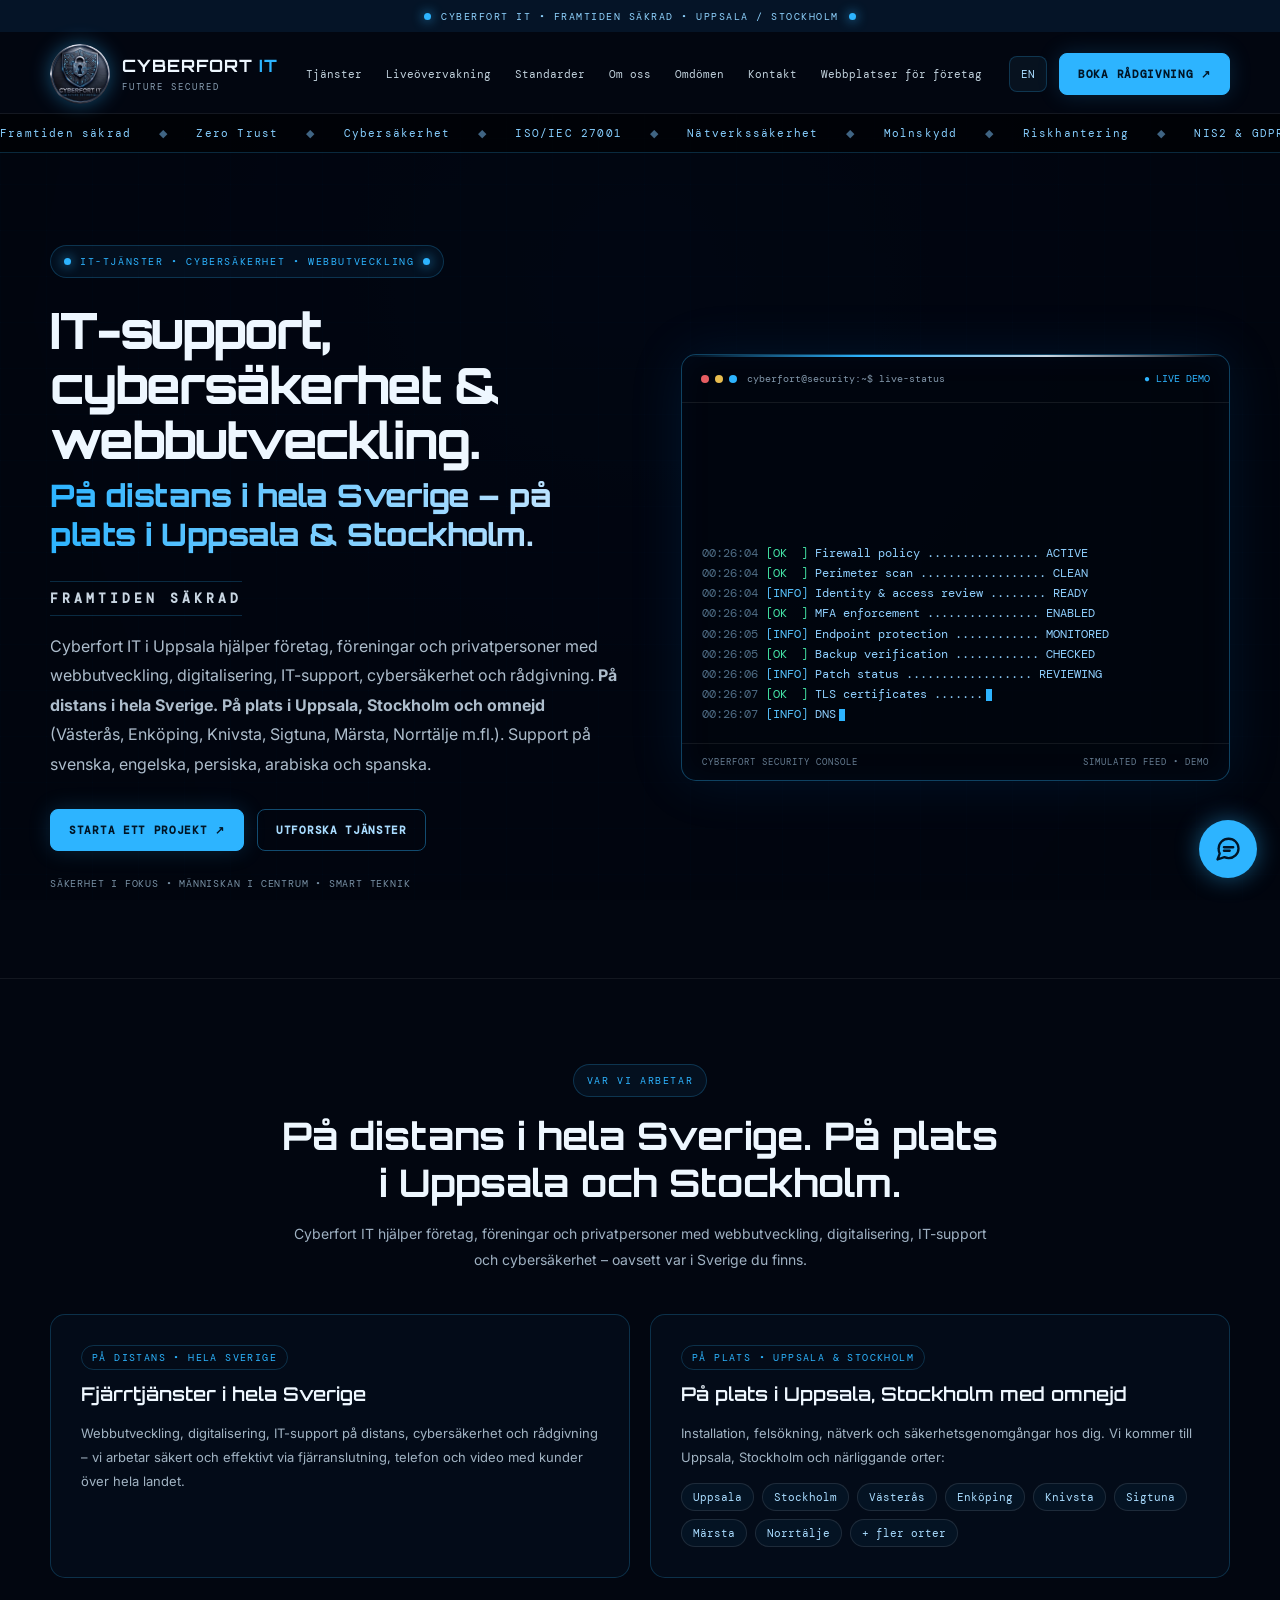
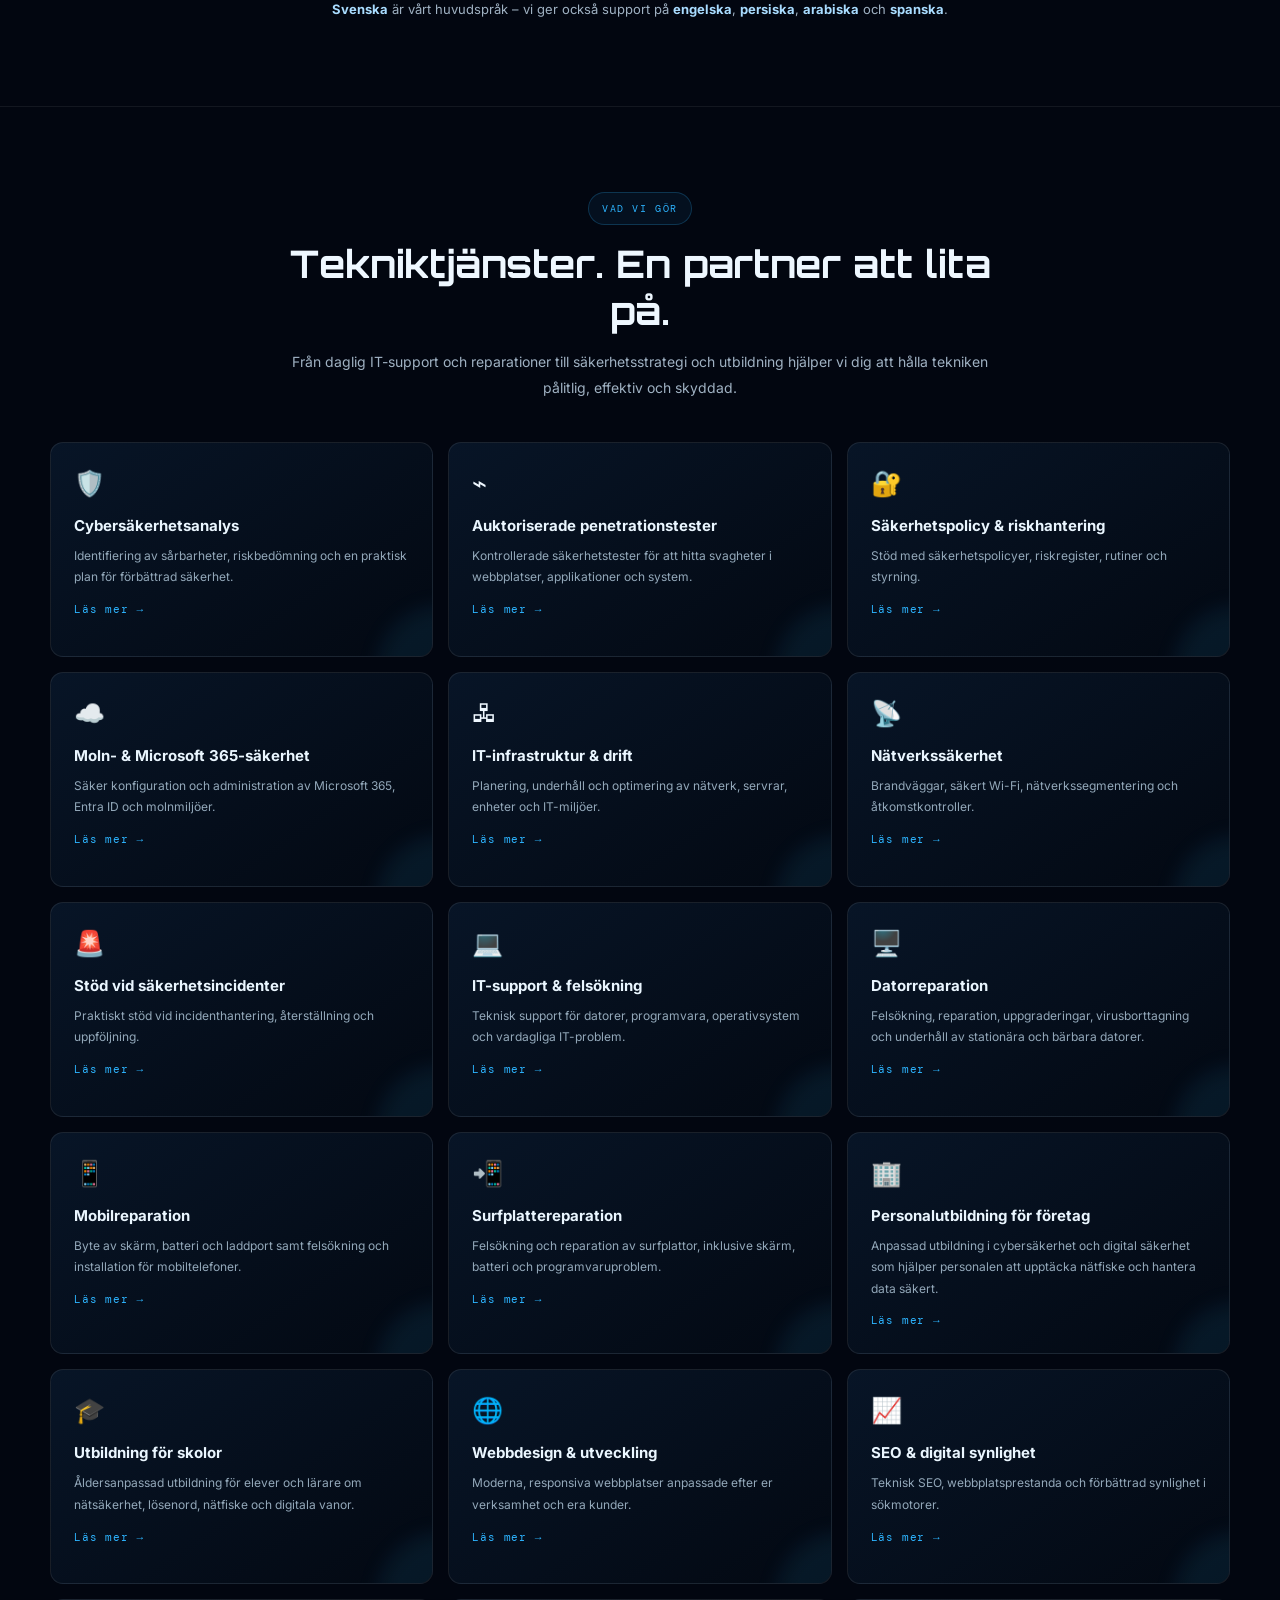
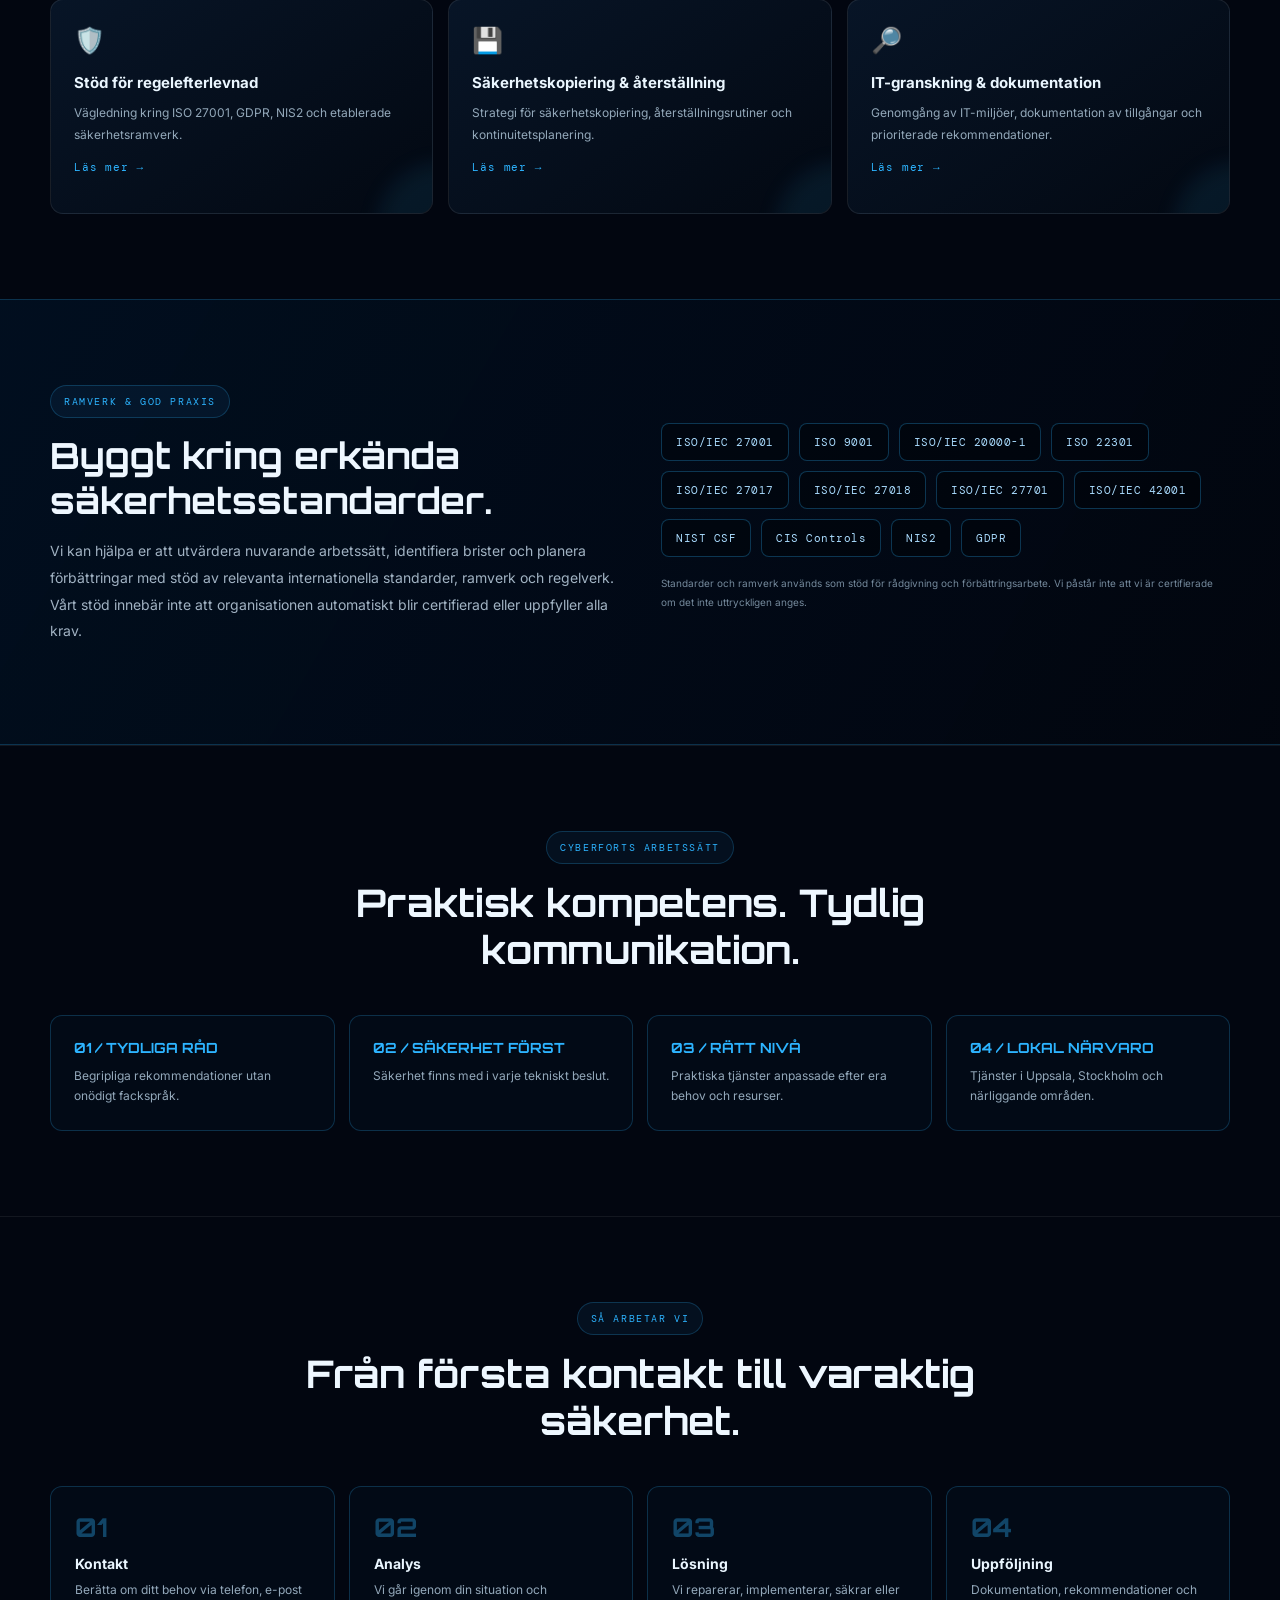
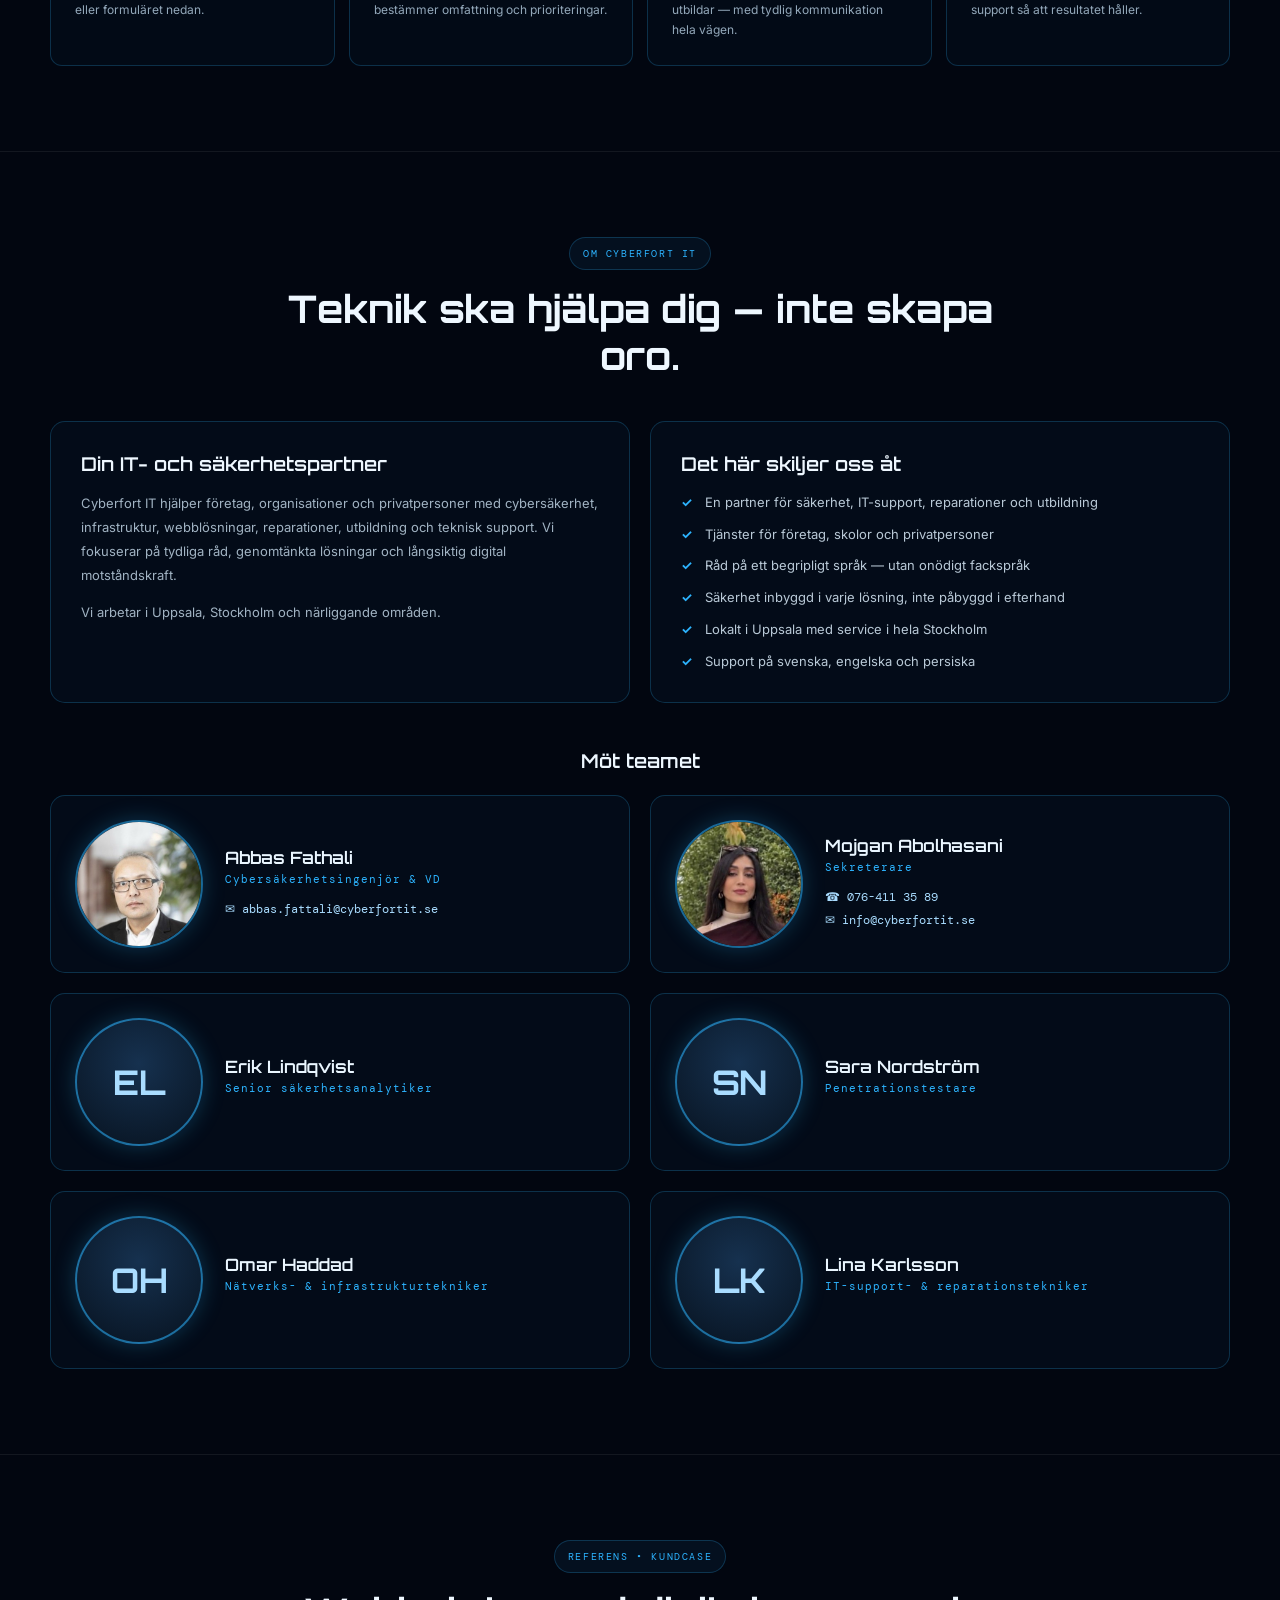
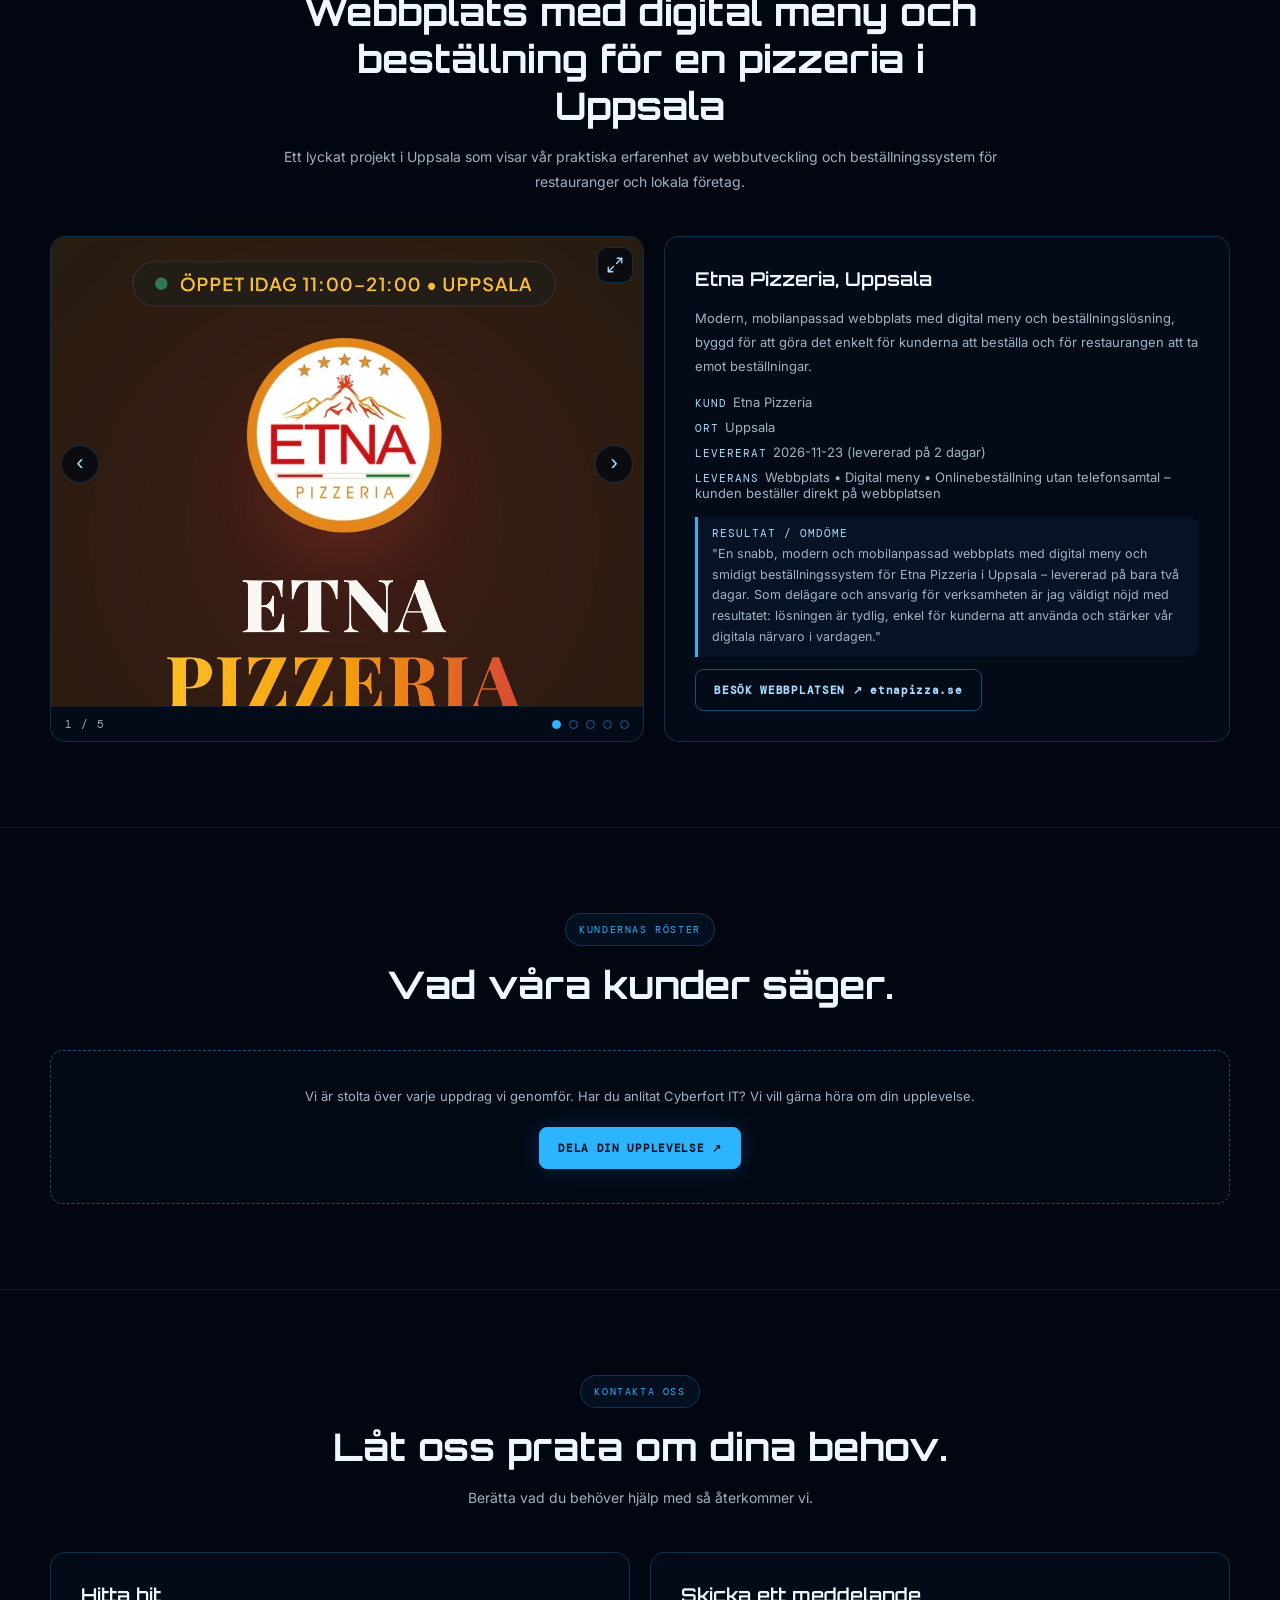
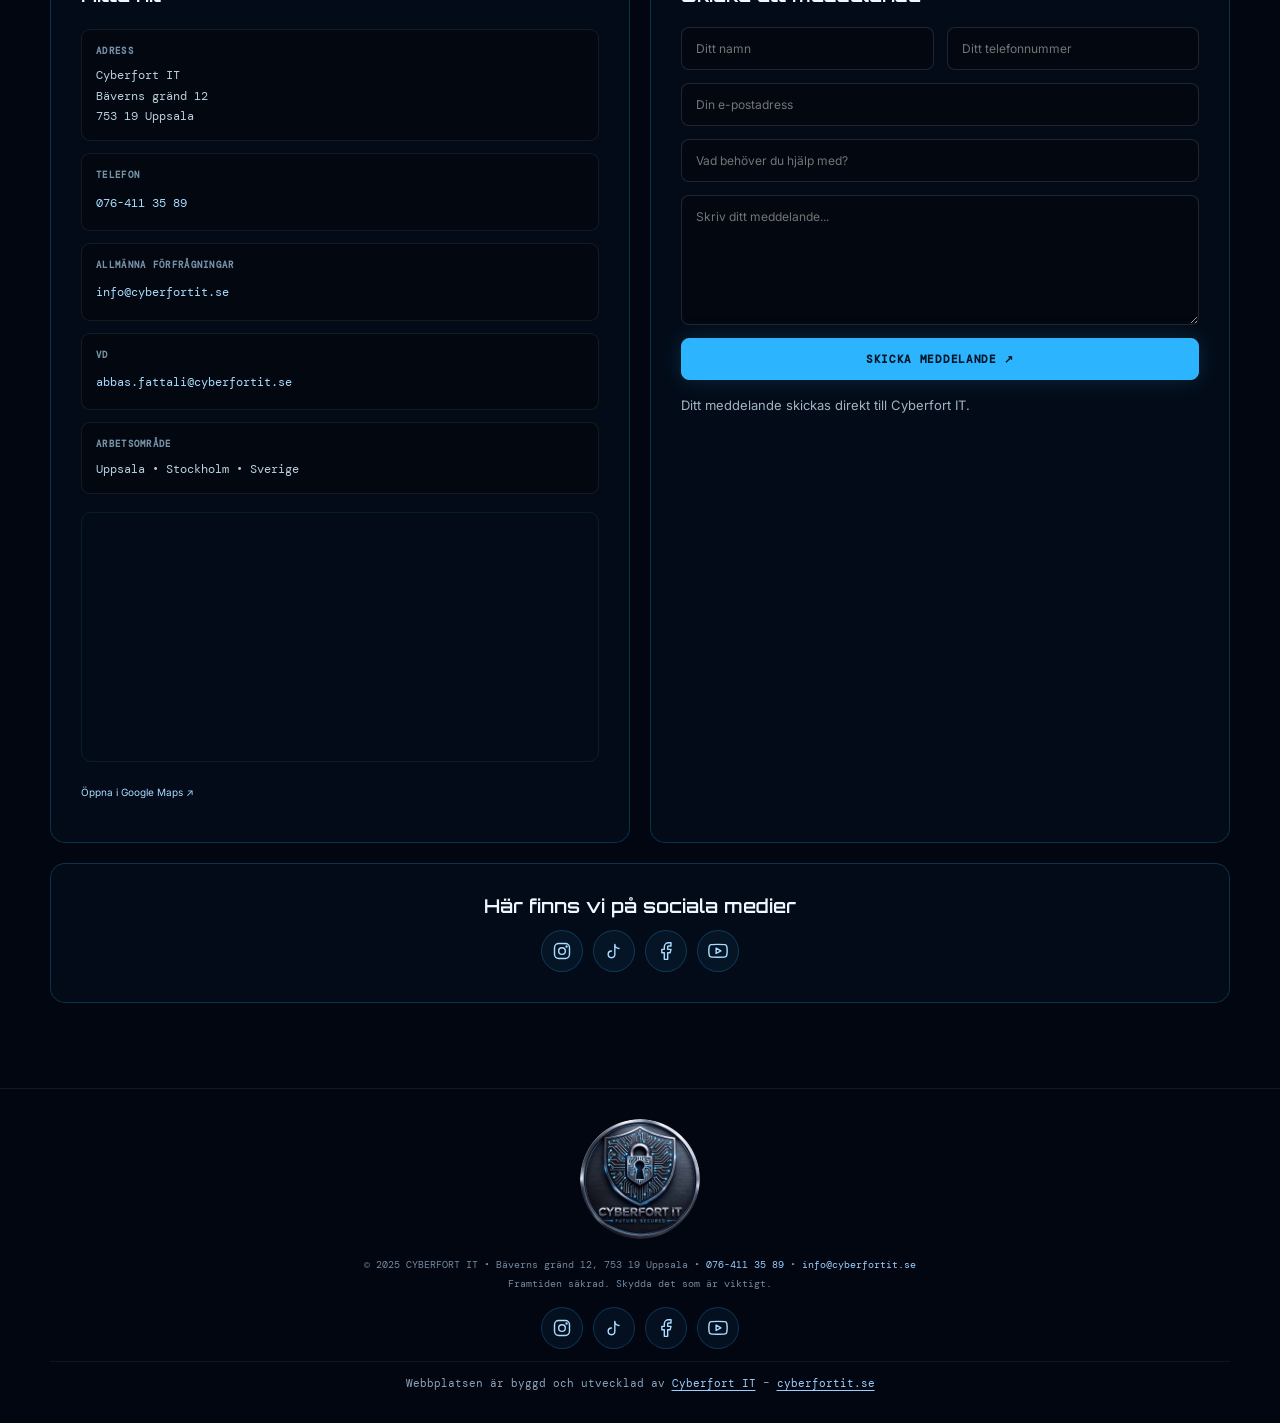
==== commit 4e49d8bf: "Update fmt.Println message from 'Hello' to 'Goodbye'" ====
--- a/index.html
+++ b/index.html
@@ -1 +1,921 @@
-<!doctype html><html lang="sv"><head><meta charset="utf-8"><meta name="viewport" content="width=device-width, initial-scale=1"><meta name="theme-color" content="#020610"><meta name="description" content="Webbplatser för företag | Cyberfort IT. Cyberfort IT skapar moderna, mobilanpassade webbplatser med svenska som grundspråk och fler språk efter behov."><link rel="canonical" href="https://cyberfortit.se/business-websites/"><meta property="og:type" content="website"><meta property="og:site_name" content="Cyberfort IT"><meta property="og:title" content="Webbplatser för företag | Cyberfort IT"><meta property="og:description" content="Professionella webbplatser för företag – design, SEO, språk och funktioner efter behov."><meta property="og:image" content="https://cyberfortit.se/logo.png"><title>Webbplatser för företag | Cyberfort IT</title><link rel="icon" type="image/png" href="/logo.png"><link rel="stylesheet" href="/assets/business-pages.css"></head><body data-page="business"><div class="topline"><b>●</b> CYBERFORT IT &nbsp;•&nbsp; FUTURE SECURED &nbsp;•&nbsp; UPPSALA / STOCKHOLM</div><header class="site-header"><div class="shell"><div class="navrow"><a class="brand" href="/"><img src="/logo.png" alt="Cyberfort IT"><span><strong>CYBERFORT <span>IT</span></strong><small>FUTURE SECURED</small></span></a><nav class="navlinks"><a href="/" data-t="home">Startsida</a><a href="/business-websites/" data-t="businessNav">Webbplatser</a><a href="/restaurant-solutions/" data-t="restaurantNav">Restauranger</a><a href="/#contact" data-t="contactNav">Kontakt</a></nav><div class="nav-actions"><button class="lang" id="langBtn" type="button">EN</button><a class="btn" href="mailto:info@cyberfortit.se?subject=Webbf%C3%B6rfr%C3%A5gan" data-t="headerCta">BEGÄR OFFERT ↗</a><button class="mobile-toggle" id="mobileToggle" aria-label="Öppna meny">☰</button></div></div><nav class="mobile-menu-panel" id="mobileMenu"><a href="/" data-t="home">Startsida</a><a href="/business-websites/" data-t="businessNav">Webbplatser</a><a href="/restaurant-solutions/" data-t="restaurantNav">Restauranger</a><a href="/#contact" data-t="contactNav">Kontakt</a></nav></div></header><main><section class="shell hero"><div class="hero-copy"><span class="eyebrow" data-sv="WEBBPLATSER FÖR FÖRETAG" data-en="BUSINESS WEBSITES">WEBBPLATSER FÖR FÖRETAG</span><h1 data-sv="En professionell webbplats.<br><span>En starkare digital närvaro.</span>" data-en="A professional website.<br><span>A stronger digital presence.</span>">En professionell webbplats.<br><span>En starkare digital närvaro.</span></h1><p class="lead" data-sv="Vi skapar moderna, mobilanpassade webbplatser som hjälper dina kunder att hitta dig, förstå dina tjänster och ta nästa steg. Design, innehåll och funktioner anpassas efter din verksamhet." data-en="We create modern, mobile-friendly websites that help customers find you, understand your services and take the next step. Design, content and features are tailored to your business.">Vi skapar moderna, mobilanpassade webbplatser som hjälper dina kunder att hitta dig, förstå dina tjänster och ta nästa steg. Design, innehåll och funktioner anpassas efter din verksamhet.</p><div class="hero-actions"><a class="btn" href="mailto:info@cyberfortit.se?subject=F%C3%B6rfr%C3%A5gan%20om%20webbplats" data-sv="BEGÄR EN KOSTNADSFRI DIALOG ↗" data-en="REQUEST A FREE DISCUSSION ↗">BEGÄR EN KOSTNADSFRI DIALOG ↗</a><a class="btn secondary" href="#industries" data-sv="SE LÖSNINGAR" data-en="EXPLORE SOLUTIONS">SE LÖSNINGAR</a></div><div class="micro" data-sv="SVENSKA SOM GRUND • RESPONSIV DESIGN • BYGGT EFTER DINA BEHOV" data-en="SWEDISH AS THE BASE LANGUAGE • RESPONSIVE DESIGN • BUILT AROUND YOUR NEEDS">SVENSKA SOM GRUND • RESPONSIV DESIGN • BYGGT EFTER DINA BEHOV</div></div><div class="visual" aria-label="Illustration av en företagswebbplats"><div class="browser"><div class="browserbar"><i></i><i></i><i></i><span class="address">https://dittforetag.se</span></div><div class="mock"><div class="mockhead">DITT FÖRETAG <span>MENY　 TJÄNSTER　 KONTAKT</span></div><div class="mockhero"><small>VÄLKOMMEN TILL OSS</small><h3>En tydlig digital<br>första kontakt.</h3><p>Informationen dina kunder behöver – samlad på ett ställe.</p></div><div class="mockcards"><div></div><div></div><div></div></div><div class="mockfoot"><span>RESPONSIV DESIGN</span><span>SV / EN + VALFRITT SPRÅK</span></div></div></div></div></section><section class="section"><div class="shell split"><div><div class="eyebrow" data-sv="VARFÖR EN EGEN WEBBPLATS" data-en="WHY HAVE YOUR OWN WEBSITE">VARFÖR EN EGEN WEBBPLATS</div><h2 data-sv="En webbplats ska göra mer än att bara se bra ut." data-en="A website should do more than look good.">En webbplats ska göra mer än att bara se bra ut.</h2><p class="lead" data-sv="Dina kunder ska enkelt kunna förstå vad du erbjuder, hitta rätt information och kontakta dig – oavsett om de använder mobil, surfplatta eller dator." data-en="Your customers should be able to understand what you offer, find the right information and contact you – whether they use a phone, tablet or computer.">Dina kunder ska enkelt kunna förstå vad du erbjuder, hitta rätt information och kontakta dig – oavsett om de använder mobil, surfplatta eller dator.</p></div><div class="callout"><span class="tag" data-sv="CYBERFORT IT" data-en="CYBERFORT IT">CYBERFORT IT</span><h3 data-sv="Din verksamhet. Ditt varumärke. Din webbplats." data-en="Your business. Your brand. Your website.">Din verksamhet. Ditt varumärke. Din webbplats.</h3><p data-sv="Vi utgår från dina mål och skapar en lösning som kan växa med verksamheten. Du behöver inte köpa funktioner du inte har nytta av idag." data-en="We start with your goals and create a solution that can grow with your business. You do not need to pay for features you do not need today.">Vi utgår från dina mål och skapar en lösning som kan växa med verksamheten. Du behöver inte köpa funktioner du inte har nytta av idag.</p></div></div></section><section class="section"><div class="shell"><div class="section-head"><div class="eyebrow" data-sv="VAD VI ERBJUDER" data-en="WHAT WE OFFER">VAD VI ERBJUDER</div><h2 data-sv="Det här kan vi bygga" data-en="What we can build">Det här kan vi bygga</h2><p data-sv="En tydlig och genomtänkt webbplats med funktioner som passar din verksamhet." data-en="A clear, considered website with features that fit the way your business works.">En tydlig och genomtänkt webbplats med funktioner som passar din verksamhet.</p></div><div class="grid" id="featureGrid"></div></div></section><section class="section"><div class="shell split"><div class="callout"><span class="tag" data-sv="FLERSPRÅKIG WEBBPLATS" data-en="MULTILINGUAL WEBSITE">FLERSPRÅKIG WEBBPLATS</span><h3 data-sv="Nå dina kunder på deras språk" data-en="Reach customers in their language">Nå dina kunder på deras språk</h3><p data-sv="Cyberforts egna webbplats finns på svenska och engelska. När vi bygger en webbplats åt dig är svenska grundspråket. Du väljer sedan det andra språket utifrån din målgrupp – till exempel arabiska, persiska, engelska, turkiska eller ett annat språk. Fler språk kan läggas till efter överenskommelse." data-en="Cyberfort’s own website is available in Swedish and English. When we build a website for your business, Swedish is the base language. You choose the second language based on your audience – for example Arabic, Persian, English, Turkish or another language. Additional languages can be added by agreement.">Cyberforts egna webbplats finns på svenska och engelska. När vi bygger en webbplats åt dig är svenska grundspråket. Du väljer sedan det andra språket utifrån din målgrupp – till exempel arabiska, persiska, engelska, turkiska eller ett annat språk. Fler språk kan läggas till efter överenskommelse.</p></div><div><div class="eyebrow" data-sv="FLEXIBELT OCH TYDLIGT" data-en="FLEXIBLE AND CLEAR">FLEXIBELT OCH TYDLIGT</div><h2 data-sv="Du väljer var webbplatsen ska ligga" data-en="Choose where your website is hosted">Du väljer var webbplatsen ska ligga</h2><p class="lead" data-sv="Vi kan hjälpa dig att välja en lämplig lösning. Du kan använda ditt eget webbhotell eller få hjälp att ordna hosting. Vi testar webbplatsen före lansering och kontrollerar den igen efter flytten. Kostnader för domän och webbhotell redovisas separat." data-en="We can help you choose a suitable option. You can use your own hosting provider or ask us to help arrange hosting. We test the website before launch and check it again after migration. Domain and hosting costs are shown separately.">Vi kan hjälpa dig att välja en lämplig lösning. Du kan använda ditt eget webbhotell eller få hjälp att ordna hosting. Vi testar webbplatsen före lansering och kontrollerar den igen efter flytten. Kostnader för domän och webbhotell redovisas separat.</p><p class="note" data-sv="Webbhotell väljs utifrån webbplatsens teknik, trafik och funktioner. Vissa funktioner kan kräva särskilda serverlösningar." data-en="Hosting is selected according to the website’s technology, traffic and features. Some features may require specific server capabilities.">Webbhotell väljs utifrån webbplatsens teknik, trafik och funktioner. Vissa funktioner kan kräva särskilda serverlösningar.</p></div></div></section><section class="section" id="industries"><div class="shell"><div class="section-head"><div class="eyebrow" data-sv="BRANSCHANPASSAT" data-en="BUILT FOR YOUR INDUSTRY">BRANSCHANPASSAT</div><h2 data-sv="Webbplatser för olika verksamheter" data-en="Websites for different businesses">Webbplatser för olika verksamheter</h2><p data-sv="Vi anpassar webbplatsen efter hur dina kunder söker information och hur din verksamhet arbetar." data-en="We adapt the website to how your customers look for information and how your business operates.">Vi anpassar webbplatsen efter hur dina kunder söker information och hur din verksamhet arbetar.</p></div><div class="grid" id="industryGrid"></div></div></section><section class="section"><div class="shell"><div class="section-head"><div class="eyebrow" data-sv="VÅR PROCESS" data-en="OUR PROCESS">VÅR PROCESS</div><h2 data-sv="Ett tydligt arbetssätt" data-en="A clear process">Ett tydligt arbetssätt</h2><p data-sv="Från första samtal till publicerad webbplats – med avstämningar längs vägen." data-en="From the first conversation to launch, with review points along the way.">Från första samtal till publicerad webbplats – med avstämningar längs vägen.</p></div><div class="grid" id="stepsGrid"></div></div></section><section class="section"><div class="shell"><div class="cta-band"><div><h2 data-sv="Berätta vad ditt företag behöver" data-en="Tell us what your business needs">Berätta vad ditt företag behöver</h2><p data-sv="Vi börjar med ett samtal och föreslår en lösning utifrån dina mål och din budget." data-en="We start with a conversation and suggest an approach based on your goals and budget.">Vi börjar med ett samtal och föreslår en lösning utifrån dina mål och din budget.</p></div><a class="btn" href="mailto:info@cyberfortit.se?subject=Webbf%C3%B6rfr%C3%A5gan" data-sv="KONTAKTA CYBERFORT ↗" data-en="CONTACT CYBERFORT ↗">KONTAKTA CYBERFORT ↗</a></div></div></section></main><footer class="footer"><div class="shell footer-inner"><span>© <span id="year"></span> Cyberfort IT · Future Secured</span><span>Uppsala · Stockholm · Sverige</span><a href="/" data-sv="Till Cyberfort IT ↗" data-en="Back to Cyberfort IT ↗">Till Cyberfort IT ↗</a></div></footer><script src="/assets/business-pages.js"></script><form name="email-modal-form" method="POST" data-netlify="true" data-netlify-honeypot="bot-field" hidden><input type="hidden" name="form-name" value="email-modal-form"><input type="hidden" name="recipient"><input name="bot-field"><input name="name"><input name="email"><textarea name="message"></textarea></form></body></html>+<!doctype html>
+<html lang="sv">
+<head>
+<meta charset="utf-8"><meta name="viewport" content="width=device-width, initial-scale=1">
+<meta name="theme-color" content="#020610"><meta name="description" content="Cyberfort IT i Uppsala: webbutveckling, digitalisering, IT-support på distans, cybersäkerhet och rådgivning i hela Sverige – samt på plats i Uppsala, Stockholm och omnejd. Support på svenska, engelska, persiska, arabiska och spanska.">
+<link rel="canonical" href="https://cyberfortit.se/">
+<meta property="og:type" content="website"><meta property="og:site_name" content="Cyberfort IT"><meta property="og:locale" content="sv_SE"><meta property="og:locale:alternate" content="en_US">
+<meta property="og:title" content="Cyberfort IT – IT-support, cybersäkerhet & webbutveckling | Uppsala, Stockholm & hela Sverige"><meta property="og:description" content="Webbutveckling, digitalisering, IT-support och cybersäkerhet. På distans i hela Sverige och på plats i Uppsala, Stockholm med omnejd."><meta property="og:url" content="https://cyberfortit.se/"><meta property="og:image" content="https://cyberfortit.se/logo.png"><meta property="og:image:alt" content="Cyberfort IT – Future Secured">
+<meta name="twitter:card" content="summary"><meta name="twitter:title" content="Cyberfort IT – IT-support, cybersäkerhet & webbutveckling | Uppsala, Stockholm & hela Sverige"><meta name="twitter:description" content="Webbutveckling, digitalisering, IT-support och cybersäkerhet. På distans i hela Sverige och på plats i Uppsala, Stockholm med omnejd."><meta name="twitter:image" content="https://cyberfortit.se/logo.png">
+<title>Cyberfort IT – IT-support, cybersäkerhet & webbutveckling | Uppsala, Stockholm & hela Sverige</title>
+<link rel="icon" id="favicon" type="image/png" sizes="512x512" href="/logo.png">
+<link rel="apple-touch-icon" sizes="512x512" href="/logo.png">
+<link rel="preconnect" href="https://fonts.googleapis.com"><link rel="preconnect" href="https://fonts.gstatic.com" crossorigin>
+<link href="https://fonts.googleapis.com/css2?family=DM+Mono:wght@400;500&family=Inter:wght@400;500;600;700;800&family=Orbitron:wght@500;600;700;800&display=swap" rel="stylesheet">
+<script type="application/ld+json">
+{
+ "@context": "https://schema.org",
+ "@graph": [
+  {
+   "@type": "Organization",
+   "@id": "https://cyberfortit.se/#organization",
+   "name": "Cyberfort IT",
+   "url": "https://cyberfortit.se",
+   "logo": "https://cyberfortit.se/logo.png",
+   "image": "https://cyberfortit.se/logo.png",
+   "slogan": "Future Secured",
+   "email": "info@cyberfortit.se",
+   "telephone": "+46764113589",
+   "address": {
+    "@type": "PostalAddress",
+    "streetAddress": "Bäverns gränd 12",
+    "postalCode": "753 19",
+    "addressLocality": "Uppsala",
+    "addressRegion": "Uppsala län",
+    "addressCountry": "SE"
+   },
+   "areaServed": [
+    {
+     "@type": "City",
+     "name": "Uppsala"
+    },
+    {
+     "@type": "City",
+     "name": "Stockholm"
+    },
+    {
+     "@type": "City",
+     "name": "Västerås"
+    },
+    {
+     "@type": "City",
+     "name": "Enköping"
+    },
+    {
+     "@type": "City",
+     "name": "Knivsta"
+    },
+    {
+     "@type": "City",
+     "name": "Sigtuna"
+    },
+    {
+     "@type": "City",
+     "name": "Märsta"
+    },
+    {
+     "@type": "City",
+     "name": "Norrtälje"
+    },
+    {
+     "@type": "Country",
+     "name": "Sverige"
+    }
+   ],
+   "knowsLanguage": [
+    "sv",
+    "en",
+    "fa",
+    "ar",
+    "es"
+   ],
+   "sameAs": [
+    "https://www.instagram.com/cyberfort_it.swedish?lqvp=Y3QyMWRncXQ2dTV4&utm_source=qr",
+    "https://www.tiktok.com/@cyberfort.it.swedish?_r=1&_t=ZN-9BfdkWBqit4",
+    "https://www.facebook.com/share/1dnYBNWk2E/?mibextid=wwXIfr",
+    "https://youtube.com/@cyberfortit?si=KmVAo2_C7pKN9HIi"
+   ]
+  },
+  {
+   "@type": "ITService",
+   "@id": "https://cyberfortit.se/#service",
+   "name": "Cyberfort IT",
+   "url": "https://cyberfortit.se",
+   "logo": "https://cyberfortit.se/logo.png",
+   "image": "https://cyberfortit.se/logo.png",
+   "description": "Cyberfort IT i Uppsala: webbutveckling, digitalisering, IT-support på distans, cybersäkerhet och rådgivning i hela Sverige – samt på plats i Uppsala, Stockholm och omnejd. Support på svenska, engelska, persiska, arabiska och spanska.",
+   "slogan": "Future Secured",
+   "email": "info@cyberfortit.se",
+   "telephone": "+46764113589",
+   "address": {
+    "@type": "PostalAddress",
+    "streetAddress": "Bäverns gränd 12",
+    "postalCode": "753 19",
+    "addressLocality": "Uppsala",
+    "addressRegion": "Uppsala län",
+    "addressCountry": "SE"
+   },
+   "areaServed": [
+    {
+     "@type": "City",
+     "name": "Uppsala"
+    },
+    {
+     "@type": "City",
+     "name": "Stockholm"
+    },
+    {
+     "@type": "City",
+     "name": "Västerås"
+    },
+    {
+     "@type": "City",
+     "name": "Enköping"
+    },
+    {
+     "@type": "City",
+     "name": "Knivsta"
+    },
+    {
+     "@type": "City",
+     "name": "Sigtuna"
+    },
+    {
+     "@type": "City",
+     "name": "Märsta"
+    },
+    {
+     "@type": "City",
+     "name": "Norrtälje"
+    },
+    {
+     "@type": "Country",
+     "name": "Sverige"
+    }
+   ],
+   "availableLanguage": [
+    "Svenska",
+    "English",
+    "فارسی",
+    "العربية",
+    "Español"
+   ],
+   "serviceType": [
+    "Webbutveckling",
+    "Digitalisering",
+    "IT-support på distans",
+    "Cybersäkerhet",
+    "IT-rådgivning"
+   ],
+   "provider": {
+    "@id": "https://cyberfortit.se/#organization"
+   },
+   "sameAs": [
+    "https://www.instagram.com/cyberfort_it.swedish?lqvp=Y3QyMWRncXQ2dTV4&utm_source=qr",
+    "https://www.tiktok.com/@cyberfort.it.swedish?_r=1&_t=ZN-9BfdkWBqit4",
+    "https://www.facebook.com/share/1dnYBNWk2E/?mibextid=wwXIfr",
+    "https://youtube.com/@cyberfortit?si=KmVAo2_C7pKN9HIi"
+   ]
+  }
+ ]
+}
+</script>
+<style>
+/* Palette matched to the Cyberfort IT logo: deep navy, electric blue, steel silver */
+:root{--bg:#020610;--panel:rgba(5,14,28,.88);--line:rgba(45,180,255,.22);--green:#2db4ff;--mint:#a9dcff;--muted:#9fb1c2;--white:#eef7ff;--silver:#c9d6e2;--max:1180px}
+*{box-sizing:border-box}html{scroll-behavior:smooth;scroll-padding-top:90px}body{margin:0;background:var(--bg);color:var(--white);font-family:Inter,Arial,sans-serif;overflow-x:hidden}@supports (overflow:clip){body{overflow-x:clip}}a{color:inherit;text-decoration:none}button,input,textarea{font:inherit}
+.matrix{position:fixed;inset:0;z-index:0;pointer-events:none;overflow:hidden;opacity:.15;background:radial-gradient(ellipse at 50% 30%,rgba(0,60,120,.2),transparent 65%)}
+.matrix-col{position:absolute;top:-110%;font:12px/1.35 'DM Mono',monospace;color:#00ff55;white-space:pre;text-align:center;text-shadow:0 0 8px rgba(0,255,85,.55);animation:rain linear infinite}
+.matrix:after{content:"";position:absolute;inset:0;background:linear-gradient(90deg,rgba(0,0,0,.5),transparent 20%,transparent 80%,rgba(0,0,0,.5)),linear-gradient(180deg,rgba(0,0,0,.18),transparent 35%,rgba(0,0,0,.45))}
+@keyframes rain{to{transform:translateY(220vh)}}
+.grid-bg{position:fixed;inset:0;z-index:0;pointer-events:none;opacity:.45;background-image:linear-gradient(rgba(45,180,255,.03) 1px,transparent 1px),linear-gradient(90deg,rgba(45,180,255,.03) 1px,transparent 1px);background-size:46px 46px}
+.page{position:relative;z-index:1}.wrap{width:min(var(--max),calc(100% - 42px));margin:auto}
+.mono,.eyebrow,.nav,.btn,.tag{font-family:'DM Mono',monospace}
+.topline{min-height:34px;display:flex;align-items:center;justify-content:center;gap:10px;background:rgba(6,24,44,.85);border-bottom:1px solid var(--line);color:#8fd3ff;font:10px 'DM Mono',monospace;letter-spacing:1.5px;text-align:center;padding:6px 12px}
+.pulse{width:7px;height:7px;border-radius:50%;background:var(--green);box-shadow:0 0 12px var(--green);animation:pulse 1.5s infinite;flex:none}@keyframes pulse{50%{opacity:.3}}
+header{position:-webkit-sticky;position:sticky;top:-1px;margin:0;padding-top:1px;z-index:50;background:#020610;box-shadow:0 -2px 0 #020610;-webkit-transform:translate3d(0,0,0);transform:translate3d(0,0,0);-webkit-backface-visibility:hidden;backface-visibility:hidden;border-bottom:1px solid rgba(255,255,255,.07)}
+.navrow{height:78px;display:flex;align-items:center;justify-content:space-between;gap:20px}
+.brand{display:flex;align-items:center;gap:12px;min-width:220px}
+.brand img.logo{width:60px;height:60px;border-radius:50%;object-fit:cover;filter:drop-shadow(0 0 10px rgba(45,180,255,.4))}
+.brand svg.logo-fallback{display:none;width:56px;height:56px;filter:drop-shadow(0 0 10px rgba(45,180,255,.4))}
+.footer svg.emblem{width:96px;height:96px;margin-bottom:10px;display:none}
+.brandname{font:700 17px Orbitron,sans-serif;letter-spacing:1px}.brandname span{color:var(--green)}
+.tagline{font:9px 'DM Mono';letter-spacing:2px;color:#8aa0b4;margin-top:5px}
+.nav{display:flex;gap:24px;color:#c1d1dc;font-size:11px}.nav a:hover{color:var(--green)}
+.actions{display:flex;align-items:center;gap:12px}
+.lang{background:#07121f;border:1px solid var(--line);color:var(--mint);border-radius:8px;padding:10px 11px;font:11px 'DM Mono';cursor:pointer}
+.btn{display:inline-flex;align-items:center;justify-content:center;gap:8px;background:var(--green);color:#001526;border:1px solid var(--green);padding:13px 18px;border-radius:8px;font-size:11px;font-weight:700;letter-spacing:.7px;transition:.2s;box-shadow:0 0 22px rgba(45,180,255,.18);cursor:pointer}
+.btn:hover{transform:translateY(-2px);box-shadow:0 0 28px rgba(45,180,255,.4)}
+.btn.outline{background:transparent;color:var(--mint);border-color:rgba(45,180,255,.4);box-shadow:none}
+.mobile-menu{display:none;background:none;color:var(--mint);border:1px solid var(--line);padding:9px;border-radius:7px}
+.ticker{overflow:hidden;border-bottom:1px solid var(--line);background:rgba(0,0,0,.55);padding:12px 0}
+.ticker-track{display:flex;width:max-content;gap:28px;white-space:nowrap;animation:marquee 42s linear infinite;color:#86cfff;font:11px 'DM Mono';letter-spacing:1.2px}
+.ticker-track span:after{content:'◆';padding-left:28px;color:#3f6483}@keyframes marquee{to{transform:translateX(-50%)}}
+.hero{display:grid;grid-template-columns:1.02fr .98fr;gap:60px;align-items:center;padding:92px 0 88px;min-height:600px}
+.eyebrow{display:inline-flex;align-items:center;gap:9px;color:var(--green);font-size:10px;letter-spacing:1.6px;text-transform:uppercase;border:1px solid var(--line);background:rgba(45,150,230,.07);border-radius:99px;padding:9px 13px}
+.hero h1{font:800 clamp(38px,5.3vw,66px)/1.1 Orbitron,sans-serif;letter-spacing:-2px;margin:24px 0 20px}
+.accent{background:linear-gradient(90deg,#2db4ff,#cfe9ff);-webkit-background-clip:text;background-clip:text;color:transparent}
+.hero p{max-width:570px;color:#adbdcc;font-size:16px;line-height:1.85}
+.slogan{display:inline-block;margin-top:6px;font:600 13px 'DM Mono';letter-spacing:4px;color:var(--silver);border-top:1px solid var(--line);border-bottom:1px solid var(--line);padding:8px 0}
+.hero-buttons{display:flex;flex-wrap:wrap;gap:13px;margin-top:30px}
+.hero-note{margin-top:26px;color:#7890a4;font:10px 'DM Mono';letter-spacing:.8px}
+.terminal{border:1px solid rgba(45,180,255,.35);border-radius:15px;background:rgba(1,6,14,.94);box-shadow:0 0 55px rgba(0,130,230,.12),inset 0 0 30px rgba(0,60,120,.1);overflow:hidden;position:relative}
+.terminal:before{content:"";position:absolute;top:0;left:0;right:0;height:2px;background:linear-gradient(90deg,transparent,var(--green),#c9d6e2,transparent)}
+.termhead{display:flex;justify-content:space-between;align-items:center;padding:17px 19px;border-bottom:1px solid rgba(255,255,255,.08);font:10px 'DM Mono';color:#8197ab}
+.dots{display:flex;gap:6px;margin-right:10px}.dots i{width:8px;height:8px;border-radius:50%;background:#e65d62}.dots i:nth-child(2){background:#e8bd4f}.dots i:nth-child(3){background:#2db4ff}
+.termleft{display:flex;align-items:center}.live{color:var(--green)}
+/* multi-line live feed: fixed-height box, new lines push old ones up */
+.termcontent{padding:18px 20px;height:340px;font:11.5px/1.75 'DM Mono';color:#8fd0ff;display:flex;flex-direction:column;justify-content:flex-end;overflow:hidden}
+.logline{white-space:nowrap;overflow:hidden;text-overflow:clip}
+.logline .ts{color:#4e6c85;margin-right:8px}
+.logline .tag-ok{color:#43e6a8}.logline .tag-info{color:#58c4ff}.logline .tag-warn{color:#ffcc66}
+.logline.typing:after{content:"";display:inline-block;width:6px;height:12px;margin-left:3px;background:var(--green);vertical-align:middle;animation:blink .7s steps(2) infinite}
+@keyframes blink{50%{opacity:0}}
+.termfoot{border-top:1px solid rgba(255,255,255,.07);padding:12px 20px;display:flex;justify-content:space-between;color:#657d92;font:9px 'DM Mono';letter-spacing:1px}
+.section{padding:85px 0;border-top:1px solid rgba(255,255,255,.07)}
+.section-head{text-align:center;max-width:720px;margin:0 auto 42px}
+.section-head h2{font:700 clamp(25px,3vw,38px) Orbitron,sans-serif;margin:15px 0}
+.section-head p{color:var(--muted);line-height:1.8;font-size:14px}
+.services{display:grid;grid-template-columns:repeat(3,1fr);gap:15px}
+.card{background:linear-gradient(145deg,rgba(8,22,40,.94),rgba(3,9,18,.94));border:1px solid rgba(255,255,255,.085);border-radius:13px;padding:25px 23px;min-height:215px;transition:.25s;position:relative;overflow:hidden}
+.card:after{content:"";position:absolute;width:130px;height:130px;right:-75px;bottom:-80px;border-radius:50%;background:rgba(45,180,255,.09);filter:blur(10px)}
+.card:hover{transform:translateY(-5px);border-color:rgba(45,180,255,.5);box-shadow:0 14px 35px rgba(0,0,0,.25)}
+.icon{font-size:25px;margin-bottom:18px}.card h3{font-size:15px;margin:0 0 10px;color:#eaf6ff}.card p{font-size:12px;line-height:1.8;color:#93a8ba;margin:0}
+.standards{background:linear-gradient(120deg,rgba(0,34,66,.3),rgba(2,7,14,.4));border-top:1px solid var(--line);border-bottom:1px solid var(--line)}
+.standards-grid{display:grid;grid-template-columns:1fr 1fr;gap:42px;align-items:center}
+.standards h2{font:700 clamp(25px,3vw,36px) Orbitron;margin:15px 0}.standards p{color:#a1b3c3;font-size:14px;line-height:1.9}
+.standard-tags{display:flex;flex-wrap:wrap;gap:10px}
+.standard-tags span{padding:11px 14px;border:1px solid rgba(45,180,255,.28);background:rgba(0,0,0,.3);border-radius:8px;color:#a9dcff;font:11px 'DM Mono';letter-spacing:.5px}
+.note{font-size:10px!important;color:#74899c!important;margin-top:17px}
+.why-grid{display:grid;grid-template-columns:repeat(4,1fr);gap:14px}
+.why{padding:23px;border:1px solid var(--line);border-radius:12px;background:rgba(4,13,26,.7)}
+.why strong{display:block;color:var(--green);font:700 14px Orbitron;margin-bottom:10px}.why p{margin:0;color:#93a8ba;font-size:12px;line-height:1.7}
+/* process steps */
+.steps{display:grid;grid-template-columns:repeat(4,1fr);gap:14px;counter-reset:s}
+.step{padding:24px;border:1px solid var(--line);border-radius:12px;background:rgba(4,13,26,.7);position:relative}
+.step:before{counter-increment:s;content:"0" counter(s);font:700 26px Orbitron;color:rgba(45,180,255,.35);display:block;margin-bottom:12px}
+.step h3{margin:0 0 8px;font-size:14px;color:#eaf6ff}.step p{margin:0;font-size:12px;line-height:1.7;color:#93a8ba}
+.about-grid{display:grid;grid-template-columns:1fr 1fr;gap:20px}
+.panel{background:rgba(4,13,26,.88);border:1px solid var(--line);border-radius:15px;padding:30px}
+.panel h3{font:600 19px Orbitron;margin:0 0 15px}.panel p{color:#a1b3c3;font-size:13px;line-height:1.85}
+.checks{list-style:none;margin:16px 0 0;padding:0;display:grid;gap:11px}
+.checks li{font-size:13px;color:#b9c9d7;line-height:1.6;padding-left:24px;position:relative}
+.checks li:before{content:"✓";position:absolute;left:0;color:var(--green);font-weight:700}
+/* reviews */
+.reviews{display:grid;grid-template-columns:repeat(3,1fr);gap:15px}
+.review{padding:26px;border:1px solid var(--line);border-radius:13px;background:linear-gradient(145deg,rgba(8,22,40,.94),rgba(3,9,18,.94))}
+.review q{display:block;font-size:13px;line-height:1.85;color:#c3d3e0;quotes:none}
+.review q:before{content:"“";color:var(--green);font:700 30px Orbitron;display:block;line-height:.8;margin-bottom:8px}
+.review .who{margin-top:16px;font:11px 'DM Mono';color:#7f97ab;letter-spacing:.8px}
+.review-cta{grid-column:1/-1;text-align:center;padding:34px;border:1px dashed rgba(45,180,255,.4);border-radius:13px;background:rgba(4,13,26,.6)}
+.review-cta p{color:#a1b3c3;font-size:13px;line-height:1.8;margin:0 0 18px}
+/* contact */
+.contact-grid{display:grid;grid-template-columns:1fr 1fr;gap:20px}
+.contact-lines{display:grid;gap:12px;margin-top:22px}
+.contact-line{padding:14px;border:1px solid rgba(255,255,255,.08);border-radius:9px;background:rgba(0,0,0,.28);font:12px/1.7 'DM Mono';color:#bcd0df}
+.contact-line b{display:block;color:#7690a6;font-size:9px;letter-spacing:1.3px;margin-bottom:6px}
+.contact-line a{color:var(--mint)}.contact-line a:hover{color:#fff}
+.map{height:250px;width:100%;border:1px solid var(--line);border-radius:10px;filter:invert(.92) hue-rotate(180deg) saturate(.7) brightness(.95);opacity:.9;margin-top:18px}
+.form{display:grid;gap:13px;margin-top:20px}
+.form .two{display:grid;grid-template-columns:1fr 1fr;gap:13px}
+.form input,.form textarea{width:100%;padding:13px 14px;background:#020710;border:1px solid rgba(255,255,255,.12);border-radius:8px;color:white;outline:none;font-size:12px}
+.form input:focus,.form textarea:focus{border-color:var(--green)}.form textarea{min-height:130px;resize:vertical}
+.form-note{font-size:10px;color:#74899c;line-height:1.6;margin:0}
+.footer{border-top:1px solid rgba(255,255,255,.08);padding:30px 0;color:#7389a0;font:10px/1.9 'DM Mono';text-align:center}
+.footer img{width:120px;height:120px;border-radius:50%;margin-bottom:10px}
+.footer a{color:#9ccfff}
+.chat-launch{position:fixed;right:23px;bottom:22px;z-index:50;width:58px;height:58px;border:0;border-radius:50%;background:var(--green);color:#001526;font-size:23px;box-shadow:0 0 25px rgba(45,180,255,.45);cursor:pointer}
+.chatbox{position:fixed;right:23px;bottom:92px;width:min(360px,calc(100vw - 35px));z-index:50;background:#050d18;border:1px solid rgba(45,180,255,.45);border-radius:14px;overflow:hidden;box-shadow:0 15px 60px #000;display:none}
+.chatbox.open{display:block}.chathead{padding:15px;background:#08213a;color:var(--mint);font:11px 'DM Mono';display:flex;justify-content:space-between}
+.chathead button{background:none;border:0;color:white;font-size:20px;cursor:pointer}
+.chatmsgs{height:250px;overflow:auto;padding:14px;display:flex;flex-direction:column;gap:10px;font-size:12px;line-height:1.65}
+.msg{padding:10px 12px;border-radius:9px;background:#0f1e30;color:#c4d6e6;max-width:92%}.msg.user{align-self:flex-end;background:#124a78;color:white}
+.chatinput{display:flex;padding:10px;border-top:1px solid var(--line);gap:7px}
+.chatinput input{min-width:0;flex:1;background:#020710;border:1px solid #234563;color:white;padding:10px;border-radius:7px;font-size:12px}
+.chatinput button{background:var(--green);border:0;border-radius:7px;padding:0 13px;font:11px 'DM Mono';cursor:pointer}
+.mobile-nav{display:none;padding:0 0 16px}.mobile-nav.open{display:grid;gap:12px}.mobile-nav a{font:11px 'DM Mono';color:#c1d1dc}.mobile-nav a:hover{color:var(--green)}
+@media(max-width:900px){.nav{display:none}.mobile-menu{display:block}.hero{grid-template-columns:1fr;gap:38px;padding:65px 0}.hero-copy{max-width:720px}.services{grid-template-columns:repeat(2,1fr)}.why-grid,.steps{grid-template-columns:repeat(2,1fr)}.standards-grid,.contact-grid{grid-template-columns:1fr;gap:20px}.reviews{grid-template-columns:1fr}}
+@media(max-width:600px){.wrap{width:min(var(--max),calc(100% - 30px))}.brand{min-width:0}.brandname{font-size:14px}.brand img.logo{width:44px;height:44px}.tagline{font-size:8px}.actions{gap:7px}.lang{padding:9px}.actions .btn{padding:11px 10px;font-size:9px}.hero h1{letter-spacing:-1.2px}.hero p{font-size:14px}.services,.about-grid{grid-template-columns:1fr}.card{min-height:0}.why-grid,.steps{grid-template-columns:1fr 1fr}.section{padding:65px 0}.panel{padding:22px}.topline{font-size:8px;letter-spacing:.7px}.termcontent{height:300px;font-size:9.5px;padding:14px}.form .two{grid-template-columns:1fr}.chat-launch{right:14px;bottom:14px}.chatbox{right:12px;bottom:82px}}
+@media(prefers-reduced-motion:reduce){*:not(.matrix-col):not(.pulse):not(.ticker-track),*:before,*:after{animation-duration:.01ms!important;animation-iteration-count:1!important;scroll-behavior:auto!important}}
+
+/* team */
+.team-title{font:600 19px Orbitron,sans-serif;text-align:center;margin:46px 0 22px}
+.team{display:grid;grid-template-columns:1fr 1fr;gap:20px}
+.member{display:flex;align-items:center;gap:22px;padding:24px;border:1px solid var(--line);border-radius:15px;background:rgba(4,13,26,.88)}
+.member img{width:128px;height:128px;border-radius:50%;object-fit:cover;flex:none;border:2px solid rgba(45,180,255,.55);box-shadow:0 0 22px rgba(45,180,255,.25)}
+.member h4{margin:0 0 4px;font:600 17px Orbitron,sans-serif;color:#eaf6ff}
+.member .role{font:11px 'DM Mono',monospace;letter-spacing:1px;color:var(--green);margin-bottom:12px}
+.member a{display:block;font:12px/1.9 'DM Mono',monospace;color:var(--mint);overflow-wrap:anywhere}
+.member a:hover{color:#fff}
+@media(max-width:900px){.team{grid-template-columns:1fr}}
+@media(max-width:480px){.member{flex-direction:column;text-align:center;padding:22px}}
+
+/* staff (name + role only) */
+.staff{display:grid;grid-template-columns:1fr 1fr;gap:20px;margin-top:20px}
+.staff:empty{display:none}
+.staff-card{padding:18px 16px;border:1px solid var(--line);border-radius:12px;background:rgba(4,13,26,.7);text-align:center}
+.staff-card h4{margin:0 0 6px;font:600 14px Orbitron,sans-serif;color:#eaf6ff}
+.staff-card .role{font:10.5px/1.6 'DM Mono',monospace;letter-spacing:.8px;color:var(--green)}
+@media(max-width:900px){.staff{grid-template-columns:1fr}}
+.avatar{width:128px;height:128px;border-radius:50%;flex:none;display:flex;align-items:center;justify-content:center;font:700 34px Orbitron,sans-serif;color:var(--mint);background:radial-gradient(circle at 50% 35%,#16314f,#07121f);border:2px solid rgba(45,180,255,.55);box-shadow:0 0 22px rgba(45,180,255,.25)}
+
+/* service cards: clickable + modal */
+.card{cursor:pointer}
+.card:focus-visible{outline:2px solid var(--green);outline-offset:3px}
+.card .more{position:relative;z-index:1;display:inline-block;margin-top:14px;font:11px 'DM Mono',monospace;letter-spacing:.8px;color:var(--green)}
+.modal{position:fixed;inset:0;z-index:100;display:flex;align-items:center;justify-content:center;padding:20px;background:rgba(1,4,10,.8);backdrop-filter:blur(6px)}
+.modal[hidden]{display:none}
+.modal-box{position:relative;width:min(720px,100%);max-height:calc(100vh - 40px);overflow:auto;background:linear-gradient(145deg,#081a2e,#030a14);border:1px solid rgba(45,180,255,.4);border-radius:16px;padding:34px 34px 28px;box-shadow:0 20px 80px #000}
+.modal-close{position:absolute;top:12px;right:14px;width:38px;height:38px;border-radius:50%;border:1px solid var(--line);background:#07121f;color:#fff;font-size:22px;line-height:1;cursor:pointer}
+.modal-close:hover{border-color:var(--green);color:var(--green)}
+.modal-icon{font-size:34px;margin-bottom:10px}
+.modal-box h3{font:700 clamp(20px,3vw,26px) Orbitron,sans-serif;margin:0 0 14px;padding-right:40px;color:#eef7ff}
+.modal-box .lead{color:#b9c9d7;font-size:14px;line-height:1.85;margin:0}
+.modal-box h4{font:600 11px 'DM Mono',monospace;letter-spacing:1.6px;text-transform:uppercase;color:var(--green);margin:24px 0 10px}
+.modal-box p{color:#a1b3c3;font-size:13px;line-height:1.8;margin:0}
+.modal-cta{display:flex;flex-wrap:wrap;gap:12px;margin-top:26px;padding-top:20px;border-top:1px solid rgba(255,255,255,.08)}
+@media(max-width:600px){.modal{padding:10px;align-items:flex-end}.modal-box{padding:26px 20px 22px;max-height:92vh}.modal-cta .btn{flex:1 1 100%}}
+
+/* forms, status boxes, email/review modals */
+.modal-box.small{width:min(560px,100%)}
+.modal-box .form{margin-top:16px}
+.modal-box .form .two{display:grid;grid-template-columns:1fr 1fr;gap:13px}
+.to-line{color:#a1b3c3;font-size:13px;line-height:1.7;margin:0}
+.to-line b{color:var(--mint);font-family:'DM Mono',monospace;font-weight:500;overflow-wrap:anywhere}
+.form select{width:100%;padding:13px 14px;background:#020710;border:1px solid rgba(255,255,255,.12);border-radius:8px;color:white;outline:none;font-size:12px}
+.form select:focus{border-color:var(--green)}
+.form select option{background:#020710;color:#fff}
+.form .chk{display:flex;gap:10px;align-items:flex-start;font-size:11.5px;line-height:1.6;color:#a1b3c3;cursor:pointer}
+.form .chk input{width:auto;padding:0;margin-top:3px;accent-color:var(--green);flex:none}
+.form-status{padding:14px 16px;border-radius:10px;font-size:13px;line-height:1.7;margin-top:14px}
+.form-status[hidden]{display:none}
+.form[hidden]{display:none}
+.form-status.ok{border:1px solid rgba(67,230,168,.5);background:rgba(20,80,60,.25);color:#c8f7e4}
+.form-status.err{border:1px solid rgba(255,120,120,.5);background:rgba(90,20,20,.25);color:#ffd0d0}
+.form-status a{color:#fff;text-decoration:underline}
+.modal-done{margin-top:18px}
+.modal-done[hidden]{display:none}
+.form button[disabled]{opacity:.6;cursor:wait}
+/* links: comfortable tap targets, clear hover */
+.contact-line a{display:inline-block;padding:3px 0}
+a[href^="tel:"],a[href^="mailto:"]{cursor:pointer}
+a[href^="tel:"]:hover,a[href^="mailto:"]:hover{text-decoration:underline;text-underline-offset:3px}
+/* rain: light, never blocks touch or scroll */
+.matrix,.matrix-col{pointer-events:none;-webkit-user-select:none;user-select:none}
+.matrix-col{will-change:transform}
+@media(max-width:600px){.modal-box .form .two{grid-template-columns:1fr}}
+
+/* chat button sits in its standard bottom-right corner */
+.chat-launch{right:23px;bottom:calc(22px + env(safe-area-inset-bottom,0px))}
+.chatbox{right:23px;bottom:calc(92px + env(safe-area-inset-bottom,0px));max-height:calc(100vh - 112px);display:none;flex-direction:column}
+.chatbox.open{display:flex}
+.chatbox .chatmsgs{height:250px;min-height:90px;flex:1 1 auto}
+@media(max-width:600px){.chat-launch{right:14px;bottom:calc(14px + env(safe-area-inset-bottom,0px))}.chatbox{right:12px;bottom:calc(82px + env(safe-area-inset-bottom,0px))}}
+/* top ticker: moves on every screen size and never widens the page */
+.ticker{max-width:100%;overflow:hidden}
+.ticker-track{will-change:transform}
+.ticker:hover .ticker-track{animation-play-state:paused}
+/* hero badge: symmetric blinking dots, fits small phones */
+.hero-copy .eyebrow{white-space:nowrap;max-width:100%}
+@media(max-width:420px){.hero-copy .eyebrow{letter-spacing:.7px;font-size:9px;gap:7px;padding:8px 10px}}
+
+/* ===== Added: coverage, reference, social, signature, Netlify badge guard ===== */
+.hero h1{font-size:clamp(30px,4vw,50px)}.hero h1 .accent{display:block;font-size:.62em;line-height:1.25;letter-spacing:-.5px;margin-top:10px}
+.cov-grid{display:grid;grid-template-columns:1fr 1fr;gap:20px}
+.cov-grid .panel h3{display:flex;align-items:center;gap:10px}
+.cov-tag{display:inline-block;font:10px 'DM Mono',monospace;letter-spacing:1.4px;color:var(--green);border:1px solid var(--line);border-radius:99px;padding:5px 10px;margin-bottom:12px}
+.cov-list{list-style:none;margin:14px 0 0;padding:0;display:flex;flex-wrap:wrap;gap:8px}
+.cov-list li{font:11px 'DM Mono',monospace;color:var(--mint);border:1px solid rgba(255,255,255,.1);border-radius:99px;padding:6px 11px;background:rgba(45,150,230,.06)}
+.lang-strip{margin-top:20px;text-align:center;color:var(--muted);font-size:13px;line-height:1.8}
+.lang-strip b{color:var(--mint)}
+.ref-grid{display:grid;grid-template-columns:1.05fr 1fr;gap:20px;align-items:stretch}
+.ref-img{min-height:280px;border:1px dashed rgba(45,180,255,.45);border-radius:15px;background:rgba(45,150,230,.05);display:flex;align-items:center;justify-content:center;text-align:center;color:var(--muted);font:12px/1.8 'DM Mono',monospace;padding:20px;overflow:hidden}
+.ref-img img{width:100%;height:100%;object-fit:cover;border-radius:12px;display:block}
+.ref-list{list-style:none;margin:16px 0;padding:0;display:grid;gap:9px;font-size:13px;color:#a1b3c3}
+.ref-list b{color:var(--mint);font:11px 'DM Mono',monospace;letter-spacing:1px;margin-right:6px}
+.socials{display:flex;flex-wrap:wrap;justify-content:center;gap:10px;margin:14px 0 6px}
+.socials a{display:inline-flex;align-items:center;justify-content:center;width:42px;height:42px;color:var(--mint);border:1px solid var(--line);border-radius:50%;background:rgba(45,150,230,.07);transition:.2s}.socials a svg{display:block}
+.socials a:hover{border-color:var(--green);transform:translateY(-2px)}
+.contact-line .socials{justify-content:flex-start;margin:6px 0 0}
+.ref-gallery{align-self:start;position:relative;border:1px solid var(--line);border-radius:15px;background:rgba(4,13,26,.88);overflow:hidden;outline:none}
+.ref-gallery:focus-visible{border-color:var(--green)}
+.g-stage{position:relative;height:220px;background:#030a14;cursor:zoom-in;overflow:hidden}
+.g-stage img{position:absolute;inset:0;width:100%;height:100%;object-fit:cover;opacity:0;transition:opacity .35s;pointer-events:none}
+.g-stage img.is-active{opacity:1}
+.g-zoom{position:absolute;top:10px;right:10px;width:36px;height:36px;border-radius:10px;border:1px solid var(--line);background:rgba(2,6,16,.75);color:var(--mint);cursor:pointer;display:flex;align-items:center;justify-content:center;padding:0;transition:.2s}
+.g-zoom:hover{border-color:var(--green);color:#fff}
+.lb{position:fixed;inset:0;z-index:300;display:flex;align-items:center;justify-content:center;background:rgba(1,4,10,.94);padding:56px 12px 64px}
+.lb[hidden]{display:none!important}
+.lb img{max-width:100%;max-height:100%;object-fit:contain;border-radius:8px;display:block;-webkit-user-select:none;user-select:none}
+.lb-btn{position:absolute;width:44px;height:44px;border-radius:50%;border:1px solid var(--line);background:rgba(2,6,16,.85);color:var(--mint);font:26px/1 Arial,sans-serif;cursor:pointer;display:flex;align-items:center;justify-content:center;padding:0 0 3px}
+.lb-btn:hover{border-color:var(--green);color:#fff}
+.lb-close{top:max(12px,env(safe-area-inset-top,0px));right:12px;font-size:30px;padding:0 0 2px}
+.lb-prev{left:10px;top:50%;margin-top:-22px}.lb-next{right:10px;top:50%;margin-top:-22px}
+.lb-count{position:absolute;bottom:max(18px,env(safe-area-inset-bottom,0px));left:0;right:0;text-align:center;font:12px 'DM Mono',monospace;color:var(--muted);letter-spacing:1px}
+@media(min-width:821px){.ref-gallery{align-self:stretch;display:flex;flex-direction:column;min-height:360px}.ref-gallery .g-stage{flex:1 1 auto;height:auto;min-height:300px}.ref-gallery .g-btn{top:calc(50% - 44px)}}
+@media(max-width:600px){.g-stage{height:190px}.g-btn{top:76px}}
+.g-btn{position:absolute;top:90px;width:38px;height:38px;border-radius:50%;border:1px solid var(--line);background:rgba(2,6,16,.75);color:var(--mint);font:22px/1 Arial,sans-serif;cursor:pointer;display:flex;align-items:center;justify-content:center;padding:0 0 3px;transition:.2s}
+.g-btn:hover{border-color:var(--green);color:#fff}.g-prev{left:10px}.g-next{right:10px}
+.g-bar{display:flex;align-items:center;justify-content:space-between;gap:12px;padding:10px 14px;border-top:1px solid rgba(255,255,255,.07)}
+.g-count{font:11px 'DM Mono',monospace;color:var(--muted);letter-spacing:1px}
+.g-dots{display:flex;gap:8px}
+.g-dot{width:9px;height:9px;border-radius:50%;border:1px solid rgba(45,180,255,.5);background:transparent;padding:0;cursor:pointer}
+.g-dot.is-active{background:var(--green);border-color:var(--green)}
+.ref-quote{margin:12px 0;padding:10px 14px;border-left:3px solid var(--green);background:rgba(45,150,230,.06);border-radius:0 10px 10px 0;font-size:12.5px;line-height:1.65;color:#a1b3c3}.ref-quote b{display:block;color:var(--mint);font:10.5px 'DM Mono',monospace;letter-spacing:1px;margin-bottom:4px}
+.social-box{margin-top:20px;text-align:center}.social-box h3{margin-bottom:6px}.social-box .socials{margin:12px 0 0}
+.footer-sign{margin-top:12px;padding-top:12px;border-top:1px solid rgba(255,255,255,.06);font:11px/1.8 'DM Mono',monospace;color:#8fa3b8}
+.footer-sign a{color:#9ccfff;text-decoration:underline;text-underline-offset:3px}
+@media(max-width:820px){.cov-grid,.ref-grid{grid-template-columns:1fr}}
+/* Hide the "Powered by Netlify" badge in case it is injected */
+.netlify-badge,#netlify-badge,[class*="netlify-badge"],[id*="netlify-badge"],a[href*="netlify.com/?utm"],a[href*="app.netlify.com/drop"],a[href^="https://www.netlify.com"][target="_blank"]:not(.keep),iframe[src*="netlify"],iframe[title*="Netlify" i],div[style*="netlify" i]{display:none!important;visibility:hidden!important;opacity:0!important;pointer-events:none!important;width:0!important;height:0!important}
+/* Centre hero + standards headings when the layout stacks (mobile/tablet); desktop two-column layout is unchanged */
+@media(max-width:900px){.hero-copy{text-align:center;margin-left:auto;margin-right:auto}.hero-copy .hero-buttons{justify-content:center}.standards-grid>div:first-child{text-align:center}}
+</style></head>
+<body>
+<!-- Built-in Cyberfort IT emblem (used automatically if logo.png is not found) -->
+<svg width="0" height="0" style="position:absolute" aria-hidden="true"><defs>
+<linearGradient id="cfRing" x1="0" y1="0" x2="1" y2="1"><stop offset="0" stop-color="#e8eef5"/><stop offset=".45" stop-color="#6f7f90"/><stop offset=".7" stop-color="#d5dde6"/><stop offset="1" stop-color="#55657a"/></linearGradient>
+<linearGradient id="cfLock" x1="0" y1="0" x2="0" y2="1"><stop offset="0" stop-color="#dfe8f1"/><stop offset="1" stop-color="#7d8ea2"/></linearGradient>
+<radialGradient id="cfBg" cx=".5" cy=".4" r=".7"><stop offset="0" stop-color="#16263d"/><stop offset="1" stop-color="#050a14"/></radialGradient>
+<symbol id="cf-emblem" viewBox="0 0 200 200">
+<circle cx="100" cy="100" r="97" fill="url(#cfRing)"/><circle cx="100" cy="100" r="91" fill="url(#cfBg)"/><circle cx="100" cy="100" r="91" fill="none" stroke="#2db4ff" stroke-opacity=".25" stroke-width="1"/>
+<path d="M100 22 150 41V92C150 126 129 148 100 162 71 148 50 126 50 92V41Z" fill="rgba(25,70,125,.35)" stroke="#9fc9ec" stroke-width="3"/>
+<g stroke="#2db4ff" stroke-width="1.6" fill="none" stroke-linecap="round" opacity=".9">
+<path d="M64 62h12l6 6M60 78h14M64 94h10l6-6M66 110h12l6 6M74 126h10"/>
+<path d="M136 62h-12l-6 6M140 78h-14M136 94h-10l-6-6M134 110h-12l-6 6M126 126h-10"/>
+<path d="M88 40v10M100 36v12M112 40v10M92 140v8M108 140v8"/></g>
+<g fill="#58c4ff"><circle cx="64" cy="62" r="2.4"/><circle cx="60" cy="78" r="2.4"/><circle cx="64" cy="94" r="2.4"/><circle cx="66" cy="110" r="2.4"/><circle cx="136" cy="62" r="2.4"/><circle cx="140" cy="78" r="2.4"/><circle cx="136" cy="94" r="2.4"/><circle cx="134" cy="110" r="2.4"/><circle cx="88" cy="40" r="2.2"/><circle cx="100" cy="36" r="2.2"/><circle cx="112" cy="40" r="2.2"/></g>
+<path d="M85 88V76a15 15 0 0 1 30 0v12" fill="none" stroke="url(#cfLock)" stroke-width="7" stroke-linecap="round"/>
+<rect x="76" y="86" width="48" height="40" rx="6" fill="url(#cfLock)" stroke="#2db4ff" stroke-opacity=".5"/>
+<circle cx="100" cy="102" r="6.5" fill="#06101d"/><path d="M97 106h6l2 12h-10z" fill="#06101d"/>
+<text x="100" y="178" text-anchor="middle" font-family="Orbitron,Arial,sans-serif" font-weight="700" font-size="15" fill="#dbe6f0" letter-spacing=".5">CYBERFORT iT</text>
+<text x="100" y="190" text-anchor="middle" font-family="DM Mono,monospace" font-size="6.2" fill="#58c4ff" letter-spacing="2.4">FUTURE SECURED</text>
+</symbol></defs></svg>
+<div class="matrix" id="matrix"></div><div class="grid-bg"></div><div class="page">
+<div class="topline"><i class="pulse"></i><span data-i18n="topline">CYBERFORT IT • FUTURE SECURED • UPPSALA / STOCKHOLM</span><i class="pulse"></i></div>
+<header><div class="wrap"><div class="navrow">
+<a class="brand" href="#home" aria-label="Cyberfort IT home">
+<!-- Logo is embedded in the script below (LOGO_SRC) -->
+<img class="logo" alt="Cyberfort IT logo">
+<svg class="logo-fallback" viewBox="0 0 200 200" role="img" aria-label="Cyberfort IT"><use href="#cf-emblem"/></svg>
+<div><div class="brandname">CYBERFORT <span>IT</span></div><div class="tagline">FUTURE SECURED</div></div></a>
+<nav class="nav"><a href="#services" data-i18n="navServices">Services</a><a href="#monitoring" data-i18n="navMonitoring">Live monitoring</a><a href="#standards" data-i18n="navStandards">Standards</a><a href="#about" data-i18n="navAbout">About</a><a href="#reviews" data-i18n="navReviews">Reviews</a><a href="#contact" data-i18n="navContact">Contact</a><a href="/business-websites/" data-i18n="navBusiness">Webbplatser</a></nav>
+<div class="actions"><button class="lang" id="langBtn" aria-label="Change language">EN</button><a class="btn" href="#contact" data-i18n="booking">BOOK A CONSULTATION ↗</a><button class="mobile-menu" id="menuBtn" aria-label="Open menu">☰</button></div></div>
+<nav class="mobile-nav" id="mobileNav"><a href="#services" data-i18n="navServices">Services</a><a href="#monitoring" data-i18n="navMonitoring">Live monitoring</a><a href="#standards" data-i18n="navStandards">Standards</a><a href="#about" data-i18n="navAbout">About</a><a href="#reviews" data-i18n="navReviews">Reviews</a><a href="#contact" data-i18n="navContact">Contact</a><a href="/business-websites/" data-i18n="navBusiness">Webbplatser</a></nav></div></header>
+<div class="ticker"><div class="ticker-track" id="ticker"></div></div>
+<main>
+<section class="wrap hero" id="home"><div class="hero-copy"><div class="eyebrow"><i class="pulse"></i><span data-i18n="eyebrow">IT-TJÄNSTER • CYBERSÄKERHET • WEBBUTVECKLING</span><i class="pulse"></i></div><h1 data-i18n="heroTitle">IT-support, cybersäkerhet &amp; webbutveckling.<br><span class="accent">På distans i hela Sverige – på plats i Uppsala &amp; Stockholm.</span></h1><div class="slogan" data-i18n="slogan">FUTURE SECURED</div><p data-i18n="heroText">Cyberfort IT i Uppsala hjälper företag, föreningar och privatpersoner med webbutveckling, digitalisering, IT-support, cybersäkerhet och rådgivning. <b>På distans i hela Sverige.</b> <b>På plats i Uppsala, Stockholm och omnejd</b> (Västerås, Enköping, Knivsta, Sigtuna, Märsta, Norrtälje m.fl.). Support på svenska, engelska, persiska, arabiska och spanska.</p><div class="hero-buttons"><a class="btn" href="#contact" data-i18n="startProject">START A PROJECT ↗</a><a class="btn outline" href="#services" data-i18n="exploreServices">EXPLORE SERVICES</a></div><div class="hero-note" data-i18n="heroNote">SECURITY-MINDED • HUMAN-FOCUSED • TECHNOLOGY-DRIVEN</div></div>
+<div class="terminal" id="monitoring"><div class="termhead"><div class="termleft"><span class="dots"><i></i><i></i><i></i></span>cyberfort@security:~$ live-status</div><span class="live">● LIVE DEMO</span></div><div class="termcontent" id="terminalOutput" aria-live="off"></div><div class="termfoot"><span>CYBERFORT SECURITY CONSOLE</span><span>SIMULATED FEED • DEMO</span></div></div></section>
+
+<section class="section" id="coverage"><div class="wrap"><div class="section-head"><div class="eyebrow" data-i18n="covEyebrow">WHERE WE WORK</div><h2 data-i18n="covTitle">På distans i hela Sverige. På plats i Uppsala och Stockholm.</h2><p data-i18n="covText">Cyberfort IT hjälper företag, föreningar och privatpersoner med webbutveckling, digitalisering, IT-support och cybersäkerhet – oavsett var i Sverige du finns.</p></div>
+<div class="cov-grid">
+<div class="panel"><span class="cov-tag" data-i18n="covRemoteTag">PÅ DISTANS • HELA SVERIGE</span><h3 data-i18n="covRemoteTitle">Fjärrtjänster i hela Sverige</h3><p data-i18n="covRemoteText">Webbutveckling, digitalisering, IT-support på distans, cybersäkerhet och rådgivning – vi arbetar säkert och effektivt via fjärranslutning, telefon och video med kunder över hela landet.</p></div>
+<div class="panel"><span class="cov-tag" data-i18n="covOnsiteTag">PÅ PLATS • UPPSALA &amp; STOCKHOLM</span><h3 data-i18n="covOnsiteTitle">På plats i Uppsala, Stockholm med omnejd</h3><p data-i18n="covOnsiteText">Installation, felsökning, nätverk och säkerhetsgenomgångar hos dig. Vi kommer till Uppsala, Stockholm och närliggande orter:</p><ul class="cov-list"><li>Uppsala</li><li>Stockholm</li><li>Västerås</li><li>Enköping</li><li>Knivsta</li><li>Sigtuna</li><li>Märsta</li><li>Norrtälje</li><li data-i18n="covMore">+ fler orter</li></ul></div>
+</div>
+<div class="lang-strip" data-i18n="covLang"><b>Svenska</b> är vårt huvudspråk – vi ger också support på <b>engelska</b>, <b>persiska</b>, <b>arabiska</b> och <b>spanska</b>.</div>
+</div></section>
+<section class="section" id="services"><div class="wrap"><div class="section-head"><div class="eyebrow" data-i18n="servicesEyebrow">WHAT WE DO</div><h2 data-i18n="servicesTitle">Technology services. One trusted partner.</h2><p data-i18n="servicesText">From everyday IT support and repairs to security strategy and training, we help keep your technology dependable, efficient and protected.</p></div><div class="services" id="serviceGrid"></div></div></section>
+
+<section class="section standards" id="standards"><div class="wrap standards-grid"><div><div class="eyebrow" data-i18n="standardsEyebrow">FRAMEWORKS & BEST PRACTICE</div><h2 data-i18n="standardsTitle">Built around recognised security standards.</h2><p data-i18n="standardsText">We can help assess your current practices, identify gaps and plan improvements with reference to relevant international standards, frameworks and regulatory requirements. Support does not mean that your organisation is automatically certified or compliant.</p></div><div><div class="standard-tags"><span>ISO/IEC 27001</span><span>ISO 9001</span><span>ISO/IEC 20000-1</span><span>ISO 22301</span><span>ISO/IEC 27017</span><span>ISO/IEC 27018</span><span>ISO/IEC 27701</span><span>ISO/IEC 42001</span><span>NIST CSF</span><span>CIS Controls</span><span>NIS2</span><span>GDPR</span></div><p class="note" data-i18n="standardsNote">Standards and frameworks are reference points for advisory and implementation work. We do not claim certification unless explicitly stated.</p></div></div></section>
+
+<section class="section"><div class="wrap"><div class="section-head"><div class="eyebrow" data-i18n="whyEyebrow">THE CYBERFORT APPROACH</div><h2 data-i18n="whyTitle">Practical expertise. Clear communication.</h2></div><div class="why-grid" id="whyGrid"></div></div></section>
+
+<section class="section"><div class="wrap"><div class="section-head"><div class="eyebrow" data-i18n="processEyebrow">HOW WE WORK</div><h2 data-i18n="processTitle">From first contact to lasting security.</h2></div><div class="steps" id="stepGrid"></div></div></section>
+
+<section class="section" id="about"><div class="wrap"><div class="section-head"><div class="eyebrow" data-i18n="aboutEyebrow">ABOUT CYBERFORT IT</div><h2 data-i18n="aboutTitle">Technology should empower you — not worry you.</h2></div><div class="about-grid"><div class="panel"><h3 data-i18n="aboutPanelTitle">Your IT and security partner</h3><p data-i18n="aboutText">Cyberfort IT supports organisations and individuals with cybersecurity, infrastructure, web solutions, repairs, training and technical support. We focus on understandable advice, sensible solutions and building long-term digital resilience.</p><p data-i18n="areaText">Working across Uppsala, Stockholm and nearby areas in Sweden.</p></div><div class="panel"><h3 data-i18n="strengthTitle">What makes us different</h3><ul class="checks" id="strengthList"></ul></div></div>
+<h3 class="team-title" data-i18n="teamTitle">Meet the team</h3>
+<div class="team">
+<article class="member"><img src="[data-uri]" alt="Abbas Fathali"><div><h4>Abbas Fathali</h4><div class="role" data-i18n="roleCeo">Cyber Security Engineer &amp; CEO</div><a href="mailto:abbas.fattali@cyberfortit.se">✉ abbas.fattali@cyberfortit.se</a></div></article>
+<article class="member"><img src="[data-uri]" alt="Mojgan Abolhasani"><div><h4>Mojgan Abolhasani</h4><div class="role" data-i18n="roleSecretary">Company Secretary</div><a href="tel:+46764113589">☎ 076-411 35 89</a><a href="mailto:info@cyberfortit.se">✉ info@cyberfortit.se</a></div></article>
+</div><div class="staff" id="staffGrid"></div>
+</div></section>
+
+<section class="section" id="references"><div class="wrap"><div class="section-head"><div class="eyebrow" data-i18n="refEyebrow">REFERENS • KUNDCASE</div><h2 data-i18n="refTitle">Webbplats med digital meny och beställning för en pizzeria i Uppsala</h2><p data-i18n="refText">Ett lyckat projekt i Uppsala som visar vår praktiska erfarenhet av webbutveckling och beställningssystem för restauranger och lokala företag.</p></div>
+<div class="ref-grid">
+<!-- Galleri: lägg etna-1.png … etna-5.png i samma mapp som index.html -->
+<div class="ref-gallery" id="refGallery" role="group" aria-roledescription="carousel" aria-label="Etna Pizzeria – bildgalleri" tabindex="0">
+<div class="g-stage"><img src="etna-1.png" alt="Etna Pizzeria – webbplats och digital meny, bild 1 av 5" loading="eager" decoding="async" class="is-active"><img src="etna-2.png" alt="Etna Pizzeria – webbplats och digital meny, bild 2 av 5" loading="lazy" decoding="async"><img src="etna-3.png" alt="Etna Pizzeria – webbplats och digital meny, bild 3 av 5" loading="lazy" decoding="async"><img src="etna-4.png" alt="Etna Pizzeria – webbplats och digital meny, bild 4 av 5" loading="lazy" decoding="async"><img src="etna-5.png" alt="Etna Pizzeria – webbplats och digital meny, bild 5 av 5" loading="lazy" decoding="async"></div>
+<button type="button" class="g-zoom" aria-label="Förstora bild" title="Förstora"><svg viewBox="0 0 24 24" width="18" height="18" fill="none" stroke="currentColor" stroke-width="1.8" stroke-linecap="round" stroke-linejoin="round" aria-hidden="true"><path d="M15 3h6v6M9 21H3v-6M21 3l-7 7M3 21l7-7"/></svg></button><button type="button" class="g-btn g-prev" aria-label="Föregående bild">&#8249;</button><button type="button" class="g-btn g-next" aria-label="Nästa bild">&#8250;</button>
+<div class="g-bar"><span class="g-count" aria-live="polite">1 / 5</span><span class="g-dots"><button type="button" class="g-dot is-active" data-go="0" aria-label="Bild 1"></button><button type="button" class="g-dot" data-go="1" aria-label="Bild 2"></button><button type="button" class="g-dot" data-go="2" aria-label="Bild 3"></button><button type="button" class="g-dot" data-go="3" aria-label="Bild 4"></button><button type="button" class="g-dot" data-go="4" aria-label="Bild 5"></button></span></div>
+</div>
+<div class="panel"><h3 data-i18n="refCaseTitle">Etna Pizzeria, Uppsala</h3>
+<p data-i18n="refCaseText">Modern, mobilanpassad webbplats med digital meny och beställningslösning, byggd för att göra det enkelt för kunderna att beställa och för restaurangen att ta emot beställningar.</p>
+<ul class="ref-list">
+<li><b data-i18n="refClient">KUND</b><span data-i18n="refClientVal">Etna Pizzeria</span></li>
+<li><b data-i18n="refPlace">ORT</b>Uppsala</li>
+<li><b data-i18n="refDelivered">LEVERERAT</b><span data-i18n="refDeliveredVal">2026-11-23 (levererad på 2 dagar)</span></li>
+<li><b data-i18n="refWhat">LEVERANS</b><span data-i18n="refWhatVal">Webbplats • Digital meny • Onlinebeställning utan telefonsamtal – kunden beställer direkt på webbplatsen</span></li>
+</ul>
+<blockquote class="ref-quote"><b data-i18n="refResult">RESULTAT / OMDÖME</b><span data-i18n="refResultVal">"En snabb, modern och mobilanpassad webbplats med digital meny och smidigt beställningssystem för Etna Pizzeria i Uppsala – levererad på bara två dagar. Som delägare och ansvarig för verksamheten är jag väldigt nöjd med resultatet: lösningen är tydlig, enkel för kunderna att använda och stärker vår digitala närvaro i vardagen."</span></blockquote>
+<a class="btn outline" id="refLink" href="https://etnapizza.se" target="_blank" rel="noopener" data-i18n="refLinkText">BESÖK WEBBPLATSEN ↗ etnapizza.se</a></div>
+</div></div></section>
+<section class="section" id="reviews"><div class="wrap"><div class="section-head"><div class="eyebrow" data-i18n="reviewsEyebrow">CUSTOMER VOICES</div><h2 data-i18n="reviewsTitle">What our customers say.</h2></div><div class="reviews" id="reviewGrid"></div></div></section>
+
+<section class="section" id="contact"><div class="wrap"><div class="section-head"><div class="eyebrow" data-i18n="contactEyebrow">GET IN TOUCH</div><h2 data-i18n="contactTitle">Let’s talk about your needs.</h2><p data-i18n="contactText">Tell us what you need help with and we’ll get back to you.</p></div>
+<div class="contact-grid">
+<div class="panel"><h3 data-i18n="findUs">Find us</h3>
+<div class="contact-lines">
+<div class="contact-line"><b data-i18n="addressLabel">ADDRESS</b>Cyberfort IT<br>Bäverns gränd 12<br>753 19 Uppsala</div>
+<div class="contact-line"><b data-i18n="phoneLabel">PHONE</b><a href="tel:+46764113589">076-411 35 89</a></div>
+<div class="contact-line"><b data-i18n="emailLabel">GENERAL ENQUIRIES</b><a href="mailto:info@cyberfortit.se">info@cyberfortit.se</a></div>
+<div class="contact-line"><b data-i18n="ceoLabel">CEO</b><a href="mailto:abbas.fattali@cyberfortit.se">abbas.fattali@cyberfortit.se</a></div>
+<div class="contact-line"><b data-i18n="locationLabel">SERVICE AREA</b><span data-i18n="locationText">Uppsala • Stockholm • Sweden</span></div>
+</div>
+<iframe class="map" title="Cyberfort IT – Bäverns gränd 12, Uppsala" loading="lazy" referrerpolicy="no-referrer-when-downgrade" src="https://maps.google.com/maps?q=B%C3%A4verns%20gr%C3%A4nd%2012%2C%2075319%20Uppsala%2C%20Sweden&amp;z=15&amp;output=embed"></iframe>
+<p class="note"><a href="https://www.google.com/maps/search/?api=1&query=B%C3%A4verns%20gr%C3%A4nd%2012%2C%2075319%20Uppsala" target="_blank" rel="noopener" style="color:var(--mint)" data-i18n="openMaps">Open in Google Maps ↗</a></p></div>
+<div class="panel"><h3 data-i18n="writeUs">Send us a message</h3>
+<form class="form" id="contactForm" name="contact-form" method="POST" data-netlify="true" data-netlify-honeypot="bot-field">
+<input type="hidden" name="form-name" value="contact-form">
+<p hidden><label>Do not fill this out: <input name="bot-field" tabindex="-1" autocomplete="off"></label></p>
+<div class="two"><input name="name" required data-placeholder="namePlaceholder" placeholder="Your name"><input name="phone" type="tel" data-placeholder="phonePlaceholder" placeholder="Your phone"></div>
+<input name="email" type="email" required data-placeholder="emailPlaceholder" placeholder="Your email">
+<input name="subject" data-placeholder="subjectPlaceholder" placeholder="What can we help with?">
+<textarea name="message" required data-placeholder="messagePlaceholder" placeholder="Write your message..."></textarea>
+<button class="btn" type="submit" data-i18n="sendMessage">SEND MESSAGE ↗</button>
+<p class="form-note" data-i18n="formNote">Your message is sent directly to Cyberfort IT.</p>
+<div class="form-status" id="contactStatus" role="status" aria-live="polite" hidden></div>
+</form></div>
+</div>
+<div class="panel social-box" id="social"><h3 data-i18n="socialTitle">Här finns vi på sociala medier</h3><div class="socials" aria-label="Sociala medier"><a href="https://www.instagram.com/cyberfort_it.swedish?lqvp=Y3QyMWRncXQ2dTV4&utm_source=qr" target="_blank" rel="noopener me" aria-label="Instagram" title="Instagram"><svg viewBox="0 0 24 24" width="20" height="20" fill="none" stroke="currentColor" stroke-width="1.7" stroke-linecap="round" stroke-linejoin="round" aria-hidden="true" focusable="false"><rect x="3" y="3" width="18" height="18" rx="5"/><circle cx="12" cy="12" r="4"/><circle cx="17.5" cy="6.5" r=".6" fill="currentColor"/></svg></a><a href="https://www.tiktok.com/@cyberfort.it.swedish?_r=1&_t=ZN-9BfdkWBqit4" target="_blank" rel="noopener me" aria-label="TikTok" title="TikTok"><svg viewBox="0 0 24 24" width="20" height="20" fill="none" stroke="currentColor" stroke-width="1.7" stroke-linecap="round" stroke-linejoin="round" aria-hidden="true" focusable="false"><path d="M9 12a4 4 0 1 0 4 4V4a5 5 0 0 0 5 5"/></svg></a><a href="https://www.facebook.com/share/1dnYBNWk2E/?mibextid=wwXIfr" target="_blank" rel="noopener me" aria-label="Facebook" title="Facebook"><svg viewBox="0 0 24 24" width="20" height="20" fill="none" stroke="currentColor" stroke-width="1.7" stroke-linecap="round" stroke-linejoin="round" aria-hidden="true" focusable="false"><path d="M18 2h-3a5 5 0 0 0-5 5v3H7v4h3v8h4v-8h3l1-4h-4V7a1 1 0 0 1 1-1h3z"/></svg></a><a href="https://youtube.com/@cyberfortit?si=KmVAo2_C7pKN9HIi" target="_blank" rel="noopener me" aria-label="YouTube" title="YouTube"><svg viewBox="0 0 24 24" width="20" height="20" fill="none" stroke="currentColor" stroke-width="1.7" stroke-linecap="round" stroke-linejoin="round" aria-hidden="true" focusable="false"><path d="M22.5 6.4a2.8 2.8 0 0 0-2-2C18.9 4 12 4 12 4s-6.9 0-8.5.4a2.8 2.8 0 0 0-2 2A29 29 0 0 0 1 11.8a29 29 0 0 0 .5 5.3 2.8 2.8 0 0 0 2 2c1.6.4 8.5.4 8.5.4s6.9 0 8.5-.4a2.8 2.8 0 0 0 2-2 29 29 0 0 0 .5-5.3 29 29 0 0 0-.5-5.4z"/><polygon points="9.75 15 15.5 11.8 9.75 8.5"/></svg></a></div></div>
+</div></section>
+<div class="lb" id="lightbox" role="dialog" aria-modal="true" aria-label="Förstorad bild" hidden><button type="button" class="lb-btn lb-close" aria-label="Stäng">&times;</button><button type="button" class="lb-btn lb-prev" aria-label="Föregående bild">&#8249;</button><img id="lbImg" alt=""><button type="button" class="lb-btn lb-next" aria-label="Nästa bild">&#8250;</button><div class="lb-count" id="lbCount"></div></div>
+</main>
+<footer class="footer"><div class="wrap">
+<img alt="Cyberfort IT"><svg class="emblem" viewBox="0 0 200 200" role="img" aria-label="Cyberfort IT"><use href="#cf-emblem"/></svg><br>
+© 2025 CYBERFORT IT • Bäverns gränd 12, 753 19 Uppsala • <a href="tel:+46764113589">076-411 35 89</a> • <a href="mailto:info@cyberfortit.se">info@cyberfortit.se</a><br>
+<span data-i18n="footerLine">Future Secured. Protect What Matters.</span>
+<div class="socials" aria-label="Social media"><a href="https://www.instagram.com/cyberfort_it.swedish?lqvp=Y3QyMWRncXQ2dTV4&utm_source=qr" target="_blank" rel="noopener me" aria-label="Instagram" title="Instagram"><svg viewBox="0 0 24 24" width="20" height="20" fill="none" stroke="currentColor" stroke-width="1.7" stroke-linecap="round" stroke-linejoin="round" aria-hidden="true" focusable="false"><rect x="3" y="3" width="18" height="18" rx="5"/><circle cx="12" cy="12" r="4"/><circle cx="17.5" cy="6.5" r=".6" fill="currentColor"/></svg></a><a href="https://www.tiktok.com/@cyberfort.it.swedish?_r=1&_t=ZN-9BfdkWBqit4" target="_blank" rel="noopener me" aria-label="TikTok" title="TikTok"><svg viewBox="0 0 24 24" width="20" height="20" fill="none" stroke="currentColor" stroke-width="1.7" stroke-linecap="round" stroke-linejoin="round" aria-hidden="true" focusable="false"><path d="M9 12a4 4 0 1 0 4 4V4a5 5 0 0 0 5 5"/></svg></a><a href="https://www.facebook.com/share/1dnYBNWk2E/?mibextid=wwXIfr" target="_blank" rel="noopener me" aria-label="Facebook" title="Facebook"><svg viewBox="0 0 24 24" width="20" height="20" fill="none" stroke="currentColor" stroke-width="1.7" stroke-linecap="round" stroke-linejoin="round" aria-hidden="true" focusable="false"><path d="M18 2h-3a5 5 0 0 0-5 5v3H7v4h3v8h4v-8h3l1-4h-4V7a1 1 0 0 1 1-1h3z"/></svg></a><a href="https://youtube.com/@cyberfortit?si=KmVAo2_C7pKN9HIi" target="_blank" rel="noopener me" aria-label="YouTube" title="YouTube"><svg viewBox="0 0 24 24" width="20" height="20" fill="none" stroke="currentColor" stroke-width="1.7" stroke-linecap="round" stroke-linejoin="round" aria-hidden="true" focusable="false"><path d="M22.5 6.4a2.8 2.8 0 0 0-2-2C18.9 4 12 4 12 4s-6.9 0-8.5.4a2.8 2.8 0 0 0-2 2A29 29 0 0 0 1 11.8a29 29 0 0 0 .5 5.3 2.8 2.8 0 0 0 2 2c1.6.4 8.5.4 8.5.4s6.9 0 8.5-.4a2.8 2.8 0 0 0 2-2 29 29 0 0 0 .5-5.3 29 29 0 0 0-.5-5.4z"/><polygon points="9.75 15 15.5 11.8 9.75 8.5"/></svg></a></div>
+<div class="footer-sign" data-i18n="footerSign">Webbplatsen är byggd och utvecklad av <a href="https://cyberfortit.se">Cyberfort IT</a> – <a href="https://cyberfortit.se">cyberfortit.se</a></div></div></footer></div>
+
+<div class="modal" id="svcModal" role="dialog" aria-modal="true" aria-labelledby="svcTitle" hidden>
+<div class="modal-box"><button class="modal-close" id="svcClose" type="button">×</button>
+<div class="modal-icon" id="svcIcon" aria-hidden="true"></div><h3 id="svcTitle"></h3><div id="svcBody"></div>
+<div class="modal-cta"><a class="btn" id="svcConsult" href="#contact"></a><a class="btn outline" id="svcCall" href="tel:+46764113589"></a></div></div></div>
+
+<div class="modal" id="emailModal" role="dialog" aria-modal="true" aria-labelledby="emailTitle" hidden>
+<div class="modal-box small"><button class="modal-close" data-close type="button">×</button>
+<div class="modal-icon" aria-hidden="true">✉️</div><h3 id="emailTitle" data-i18n="emailModalTitle">Write to us</h3>
+<p class="to-line"><span data-i18n="toLabel">To</span>: <b id="emailTo"></b></p>
+<form class="form" id="emailForm" name="email-modal-form" method="POST" data-netlify="true" data-netlify-honeypot="bot-field">
+<input type="hidden" name="form-name" value="email-modal-form">
+<input type="hidden" name="recipient" id="emailRecipient" value="">
+<p hidden><label>Do not fill this out: <input name="bot-field" tabindex="-1" autocomplete="off"></label></p>
+<input name="name" required data-placeholder="namePlaceholder" placeholder="Your name">
+<input name="email" type="email" required data-placeholder="emailPlaceholder" placeholder="Your email">
+<textarea name="message" required data-placeholder="messagePlaceholder" placeholder="Write your message..."></textarea>
+<button class="btn" type="submit" data-i18n="sendMessage">SEND MESSAGE ↗</button>
+</form>
+<div class="form-status" id="emailStatus" role="status" aria-live="polite" hidden></div>
+<div class="modal-done" id="emailDone" hidden><button class="btn" data-close type="button" data-i18n="closeBtn">CLOSE</button></div>
+</div></div>
+
+<div class="modal" id="reviewModal" role="dialog" aria-modal="true" aria-labelledby="reviewTitle" hidden>
+<div class="modal-box small"><button class="modal-close" data-close type="button">×</button>
+<div class="modal-icon" aria-hidden="true">⭐</div><h3 id="reviewTitle" data-i18n="reviewModalTitle">Share your experience</h3>
+<p class="to-line" data-i18n="reviewIntro">Tell us about your experience with Cyberfort IT. Reviews are checked before they are published.</p>
+<form class="form" id="reviewForm" name="review-form" method="POST" data-netlify="true" data-netlify-honeypot="bot-field">
+<input type="hidden" name="form-name" value="review-form">
+<p hidden><label>Do not fill this out: <input name="bot-field" tabindex="-1" autocomplete="off"></label></p>
+<div class="two"><input name="name" required data-placeholder="namePlaceholder" placeholder="Your name"><input name="company_or_city" data-placeholder="revCompanyPh" placeholder="Company or city (optional)"></div>
+<div class="two">
+<select name="rating" required><option value="" disabled selected data-i18n="ratingPh">Rating</option><option value="5">★★★★★ (5/5)</option><option value="4">★★★★☆ (4/5)</option><option value="3">★★★☆☆ (3/5)</option><option value="2">★★☆☆☆ (2/5)</option><option value="1">★☆☆☆☆ (1/5)</option></select>
+<select name="service" required><option value="" disabled selected data-i18n="servicePh">Service received</option><option value="Cybersecurity and security testing" data-i18n="optSec">Cybersecurity &amp; security testing</option><option value="IT support and infrastructure" data-i18n="optSupport">IT support &amp; infrastructure</option><option value="Repair" data-i18n="optRepair">Computer, phone or tablet repair</option><option value="Training" data-i18n="optTraining">Training</option><option value="Web design and SEO" data-i18n="optWeb">Web design &amp; SEO</option><option value="Compliance, standards and backup" data-i18n="optCompliance">Compliance, standards &amp; backup</option><option value="Other" data-i18n="optOther">Other</option></select>
+</div>
+<textarea name="review" required data-placeholder="revMsgPh" placeholder="Your review or experience…"></textarea>
+<label class="chk"><input type="checkbox" name="consent" value="yes" required><span data-i18n="consentTxt">I agree that my review (with my name) may be published on this website after approval.</span></label>
+<button class="btn" type="submit" data-i18n="sendReview">SUBMIT REVIEW ↗</button>
+</form>
+<div class="form-status" id="reviewStatus" role="status" aria-live="polite" hidden></div>
+<div class="modal-done" id="reviewDone" hidden><button class="btn" data-close type="button" data-i18n="closeBtn">CLOSE</button></div>
+</div></div>
+
+<div class="chatbox" id="chatbox"><div class="chathead"><span>CYBERFORT ASSISTANT • SV / EN</span><button id="closeChat" aria-label="Stäng">×</button></div><div class="chatmsgs" id="chatmsgs"><div class="msg">Hej! Välkommen till Cyberfort IT. Fråga mig om våra tjänster.<br>Hi! Welcome to Cyberfort IT. Ask me about our services.</div></div><div class="chatinput"><input id="chatInput" placeholder="Skriv / Type your question…"><button id="chatSend">Skicka / Send</button></div></div><button class="chat-launch" id="chatLaunch" aria-label="Öppna chat"><svg width="28" height="28" viewBox="0 0 24 24" fill="none" stroke="currentColor" stroke-width="2" stroke-linecap="round" stroke-linejoin="round" aria-hidden="true" style="display:block;margin:auto"><path d="M21 11.5a8.4 8.4 0 0 1-8.5 8.3 8.9 8.9 0 0 1-3.6-.8L3 21l1.9-5A8.1 8.1 0 0 1 4 11.5 8.4 8.4 0 0 1 12.5 3.2 8.4 8.4 0 0 1 21 11.5Z"/><path d="M8.5 10.5h8M8.5 13.5h5"/></svg></button>
+
+<script>
+const LOGO_SRC='[data-uri]';
+document.querySelectorAll('img[alt^="Cyberfort IT"]').forEach(i=>{i.src=LOGO_SRC});
+/* ============ CUSTOMER REVIEWS ============
+   Add only REAL customer reviews here (with their permission), e.g.
+   {en:'Text in English', sv:'Text på svenska', who:'Name, Company'}
+   While this list is empty, the page shows an invitation instead. */
+const REVIEWS=[];
+
+const translations={en:{navBusiness:'Business websites',socialTitle:'Find us on social media',eyebrow:'IT SERVICES • CYBERSECURITY • WEB DEVELOPMENT',heroTitle:'IT support, cybersecurity &amp; web development.<br><span class="accent">Remote across Sweden – on site in Uppsala &amp; Stockholm.</span>',heroText:'Cyberfort IT in Uppsala helps businesses, associations and individuals with web development, digitalisation, IT support, cybersecurity and advice. <b>Remote across all of Sweden.</b> <b>On site in Uppsala, Stockholm and surrounding areas</b> (Västerås, Enköping, Knivsta, Sigtuna, Märsta, Norrtälje and more). Support in Swedish, English, Persian, Arabic and Spanish.',covEyebrow:'WHERE WE WORK',covTitle:'Remote across Sweden. On site in Uppsala and Stockholm.',covText:'Cyberfort IT helps businesses, associations and individuals with web development, digitalisation, IT support and cybersecurity – wherever in Sweden you are.',covRemoteTag:'REMOTE • ALL OF SWEDEN',covRemoteTitle:'Remote services across Sweden',covRemoteText:'Web development, digitalisation, remote IT support, cybersecurity and advice – we work securely and efficiently by remote access, phone and video with customers all over the country.',covOnsiteTag:'ON SITE • UPPSALA &amp; STOCKHOLM',covOnsiteTitle:'On site in Uppsala, Stockholm and surroundings',covOnsiteText:'Installation, troubleshooting, networks and security reviews at your location. We come to Uppsala, Stockholm and nearby towns:',covMore:'+ more towns',covLang:'<b>Swedish</b> is our main language – we also support you in <b>English</b>, <b>Persian</b>, <b>Arabic</b> and <b>Spanish</b>.',refEyebrow:'REFERENCE • CASE STUDY',refTitle:'Website with digital menu and online ordering for a pizzeria in Uppsala',refText:'A successful project in Uppsala showing our hands-on experience with web development and ordering systems for restaurants and local businesses.',refImgPlaceholder:'[ PLACEHOLDER – IMAGE / SCREENSHOT OF THE PIZZERIA WEBSITE ]',refCaseTitle:'Etna Pizzeria, Uppsala',refCaseText:'A modern, mobile-friendly website with a digital menu and ordering solution, built to make it easy for customers to order and for the restaurant to receive orders.',refClient:'CLIENT',refClientVal:'Etna Pizzeria',refPlace:'LOCATION',refDelivered:'DELIVERED',refDeliveredVal:'2026-11-23 (delivered in 2 days)',refWhat:'DELIVERY',refWhatVal:'Website • Digital menu • Online ordering with no phone call needed – customers order directly on the website',refResult:'RESULT / TESTIMONIAL',refResultVal:'"A fast, modern and mobile-friendly website with a digital menu and smooth ordering flow for Etna Pizzeria in Uppsala – delivered in just two days. As co-owner and part of the operations, I am very pleased with the result: it is clear, easy for customers to use, and strengthens our daily digital presence."',refLinkText:'VISIT THE WEBSITE ↗ etnapizza.se',socialLabel:'SOCIAL MEDIA',footerSign:'This website is built and developed by <a href="https://cyberfortit.se">Cyberfort IT</a> – <a href="https://cyberfortit.se">cyberfortit.se</a>',topline:'CYBERFORT IT • FUTURE SECURED • UPPSALA / STOCKHOLM',navServices:'Services',navMonitoring:'Live monitoring',navStandards:'Standards',navAbout:'About',navReviews:'Reviews',navContact:'Contact',booking:'BOOK A CONSULTATION ↗',slogan:'FUTURE SECURED',startProject:'START A PROJECT ↗',exploreServices:'EXPLORE SERVICES',heroNote:'SECURITY-MINDED • HUMAN-FOCUSED • TECHNOLOGY-DRIVEN',servicesEyebrow:'WHAT WE DO',servicesTitle:'Technology services. One trusted partner.',servicesText:'From everyday IT support and repairs to security strategy and training, we help keep your technology dependable, efficient and protected.',standardsEyebrow:'FRAMEWORKS & BEST PRACTICE',standardsTitle:'Built around recognised security standards.',standardsText:'We can help assess your current practices, identify gaps and plan improvements with reference to relevant international standards, frameworks and regulatory requirements. Support does not mean that your organisation is automatically certified or compliant.',standardsNote:'Standards and frameworks are reference points for advisory and implementation work. We do not claim certification unless explicitly stated.',whyEyebrow:'THE CYBERFORT APPROACH',whyTitle:'Practical expertise. Clear communication.',processEyebrow:'HOW WE WORK',processTitle:'From first contact to lasting security.',aboutEyebrow:'ABOUT CYBERFORT IT',aboutTitle:'Technology should empower you — not worry you.',aboutPanelTitle:'Your IT and security partner',aboutText:'Cyberfort IT supports organisations and individuals with cybersecurity, infrastructure, web solutions, repairs, training and technical support. We focus on understandable advice, sensible solutions and building long-term digital resilience.',areaText:'Working across Uppsala, Stockholm and nearby areas in Sweden.',strengthTitle:'What makes us different',teamTitle:'Meet the team',moreLabel:'Read more',inclTitle:'What is included',benTitle:'Benefits',idealTitle:'Who it is for',consultBtn:'REQUEST A CONSULTATION ↗',callBtn:'CALL 076-411 35 89',closeLabel:'Close',emailModalTitle:'Write to us',toLabel:'To',sending:'SENDING…',msgOk:'Thank you! Your message has been sent. We will get back to you as soon as possible.',formErr:'Sorry, something went wrong and your message was not sent. Please try again or call <a href="tel:+46764113589">076-411 35 89</a>.',closeBtn:'CLOSE',reviewModalTitle:'Share your experience',reviewIntro:'Tell us about your experience with Cyberfort IT. Reviews are checked before they are published.',revCompanyPh:'Company or city (optional)',ratingPh:'Rating',servicePh:'Service received',optSec:'Cybersecurity &amp; security testing',optSupport:'IT support &amp; infrastructure',optRepair:'Computer, phone or tablet repair',optTraining:'Training',optWeb:'Web design &amp; SEO',optCompliance:'Compliance, standards &amp; backup',optOther:'Other',revMsgPh:'Your review or experience…',consentTxt:'I agree that my review (with my name) may be published on this website after approval.',sendReview:'SUBMIT REVIEW ↗',reviewOk:'Thank you for sharing your experience! We have received your review. It will be published after it has been reviewed.',roleCeo:'Cyber Security Engineer &amp; CEO',roleSecretary:'Company Secretary',reviewsEyebrow:'CUSTOMER VOICES',reviewsTitle:'What our customers say.',reviewsEmpty:'We are proud of every project we deliver. Have you worked with Cyberfort IT? We would love to hear about your experience.',reviewsBtn:'SHARE YOUR EXPERIENCE ↗',contactEyebrow:'GET IN TOUCH',contactTitle:'Let’s talk about your needs.',contactText:'Tell us what you need help with and we’ll get back to you.',findUs:'Find us',writeUs:'Send us a message',addressLabel:'ADDRESS',phoneLabel:'PHONE',emailLabel:'GENERAL ENQUIRIES',ceoLabel:'CEO',locationLabel:'SERVICE AREA',locationText:'Uppsala • Stockholm • Sweden',openMaps:'Open in Google Maps ↗',namePlaceholder:'Your name',phonePlaceholder:'Your phone',emailPlaceholder:'Your email',subjectPlaceholder:'What can we help with?',messagePlaceholder:'Write your message...',sendMessage:'SEND MESSAGE ↗',formNote:'Your message is sent directly to Cyberfort IT.',footerLine:'Future Secured. Protect What Matters.'},
+sv:{navBusiness:'Webbplatser för företag',socialTitle:'Här finns vi på sociala medier',eyebrow:'IT-TJÄNSTER • CYBERSÄKERHET • WEBBUTVECKLING',heroTitle:'IT-support, cybersäkerhet &amp; webbutveckling.<br><span class="accent">På distans i hela Sverige – på plats i Uppsala &amp; Stockholm.</span>',heroText:'Cyberfort IT i Uppsala hjälper företag, föreningar och privatpersoner med webbutveckling, digitalisering, IT-support, cybersäkerhet och rådgivning. <b>På distans i hela Sverige.</b> <b>På plats i Uppsala, Stockholm och omnejd</b> (Västerås, Enköping, Knivsta, Sigtuna, Märsta, Norrtälje m.fl.). Support på svenska, engelska, persiska, arabiska och spanska.',covEyebrow:'VAR VI ARBETAR',covTitle:'På distans i hela Sverige. På plats i Uppsala och Stockholm.',covText:'Cyberfort IT hjälper företag, föreningar och privatpersoner med webbutveckling, digitalisering, IT-support och cybersäkerhet – oavsett var i Sverige du finns.',covRemoteTag:'PÅ DISTANS • HELA SVERIGE',covRemoteTitle:'Fjärrtjänster i hela Sverige',covRemoteText:'Webbutveckling, digitalisering, IT-support på distans, cybersäkerhet och rådgivning – vi arbetar säkert och effektivt via fjärranslutning, telefon och video med kunder över hela landet.',covOnsiteTag:'PÅ PLATS • UPPSALA &amp; STOCKHOLM',covOnsiteTitle:'På plats i Uppsala, Stockholm med omnejd',covOnsiteText:'Installation, felsökning, nätverk och säkerhetsgenomgångar hos dig. Vi kommer till Uppsala, Stockholm och närliggande orter:',covMore:'+ fler orter',covLang:'<b>Svenska</b> är vårt huvudspråk – vi ger också support på <b>engelska</b>, <b>persiska</b>, <b>arabiska</b> och <b>spanska</b>.',refEyebrow:'REFERENS • KUNDCASE',refTitle:'Webbplats med digital meny och beställning för en pizzeria i Uppsala',refText:'Ett lyckat projekt i Uppsala som visar vår praktiska erfarenhet av webbutveckling och beställningssystem för restauranger och lokala företag.',refImgPlaceholder:'[ PLATSHÅLLARE – BILD / SKÄRMDUMP AV PIZZERIANS WEBBPLATS ]',refCaseTitle:'Etna Pizzeria, Uppsala',refCaseText:'Modern, mobilanpassad webbplats med digital meny och beställningslösning, byggd för att göra det enkelt för kunderna att beställa och för restaurangen att ta emot beställningar.',refClient:'KUND',refClientVal:'Etna Pizzeria',refPlace:'ORT',refDelivered:'LEVERERAT',refDeliveredVal:'2026-11-23 (levererad på 2 dagar)',refWhat:'LEVERANS',refWhatVal:'Webbplats • Digital meny • Onlinebeställning utan telefonsamtal – kunden beställer direkt på webbplatsen',refResult:'RESULTAT / OMDÖME',refResultVal:'"En snabb, modern och mobilanpassad webbplats med digital meny och smidigt beställningssystem för Etna Pizzeria i Uppsala – levererad på bara två dagar. Som delägare och ansvarig för verksamheten är jag väldigt nöjd med resultatet: lösningen är tydlig, enkel för kunderna att använda och stärker vår digitala närvaro i vardagen."',refLinkText:'BESÖK WEBBPLATSEN ↗ etnapizza.se',socialLabel:'SOCIALA MEDIER',footerSign:'Webbplatsen är byggd och utvecklad av <a href="https://cyberfortit.se">Cyberfort IT</a> – <a href="https://cyberfortit.se">cyberfortit.se</a>',topline:'CYBERFORT IT • FRAMTIDEN SÄKRAD • UPPSALA / STOCKHOLM',navServices:'Tjänster',navMonitoring:'Liveövervakning',navStandards:'Standarder',navAbout:'Om oss',navReviews:'Omdömen',navContact:'Kontakt',booking:'BOKA RÅDGIVNING ↗',slogan:'FRAMTIDEN SÄKRAD',startProject:'STARTA ETT PROJEKT ↗',exploreServices:'UTFORSKA TJÄNSTER',heroNote:'SÄKERHET I FOKUS • MÄNNISKAN I CENTRUM • SMART TEKNIK',servicesEyebrow:'VAD VI GÖR',servicesTitle:'Tekniktjänster. En partner att lita på.',servicesText:'Från daglig IT-support och reparationer till säkerhetsstrategi och utbildning hjälper vi dig att hålla tekniken pålitlig, effektiv och skyddad.',standardsEyebrow:'RAMVERK & GOD PRAXIS',standardsTitle:'Byggt kring erkända säkerhetsstandarder.',standardsText:'Vi kan hjälpa er att utvärdera nuvarande arbetssätt, identifiera brister och planera förbättringar med stöd av relevanta internationella standarder, ramverk och regelverk. Vårt stöd innebär inte att organisationen automatiskt blir certifierad eller uppfyller alla krav.',standardsNote:'Standarder och ramverk används som stöd för rådgivning och förbättringsarbete. Vi påstår inte att vi är certifierade om det inte uttryckligen anges.',whyEyebrow:'CYBERFORTS ARBETSSÄTT',whyTitle:'Praktisk kompetens. Tydlig kommunikation.',processEyebrow:'SÅ ARBETAR VI',processTitle:'Från första kontakt till varaktig säkerhet.',aboutEyebrow:'OM CYBERFORT IT',aboutTitle:'Teknik ska hjälpa dig — inte skapa oro.',aboutPanelTitle:'Din IT- och säkerhetspartner',aboutText:'Cyberfort IT hjälper företag, organisationer och privatpersoner med cybersäkerhet, infrastruktur, webblösningar, reparationer, utbildning och teknisk support. Vi fokuserar på tydliga råd, genomtänkta lösningar och långsiktig digital motståndskraft.',areaText:'Vi arbetar i Uppsala, Stockholm och närliggande områden.',strengthTitle:'Det här skiljer oss åt',teamTitle:'Möt teamet',moreLabel:'Läs mer',inclTitle:'Det här ingår',benTitle:'Fördelar',idealTitle:'Passar för',consultBtn:'BEGÄR RÅDGIVNING ↗',callBtn:'RING 076-411 35 89',closeLabel:'Stäng',emailModalTitle:'Skriv till oss',toLabel:'Till',sending:'SKICKAR…',msgOk:'Tack! Ditt meddelande har skickats. Vi återkommer så snart vi kan.',formErr:'Tyvärr gick något fel och meddelandet skickades inte. Försök igen eller ring <a href="tel:+46764113589">076-411 35 89</a>.',closeBtn:'STÄNG',reviewModalTitle:'Dela din upplevelse',reviewIntro:'Berätta om din upplevelse av Cyberfort IT. Omdömen granskas innan de publiceras.',revCompanyPh:'Företag eller ort (valfritt)',ratingPh:'Betyg',servicePh:'Tjänst du fick',optSec:'Cybersäkerhet &amp; säkerhetstester',optSupport:'IT-support &amp; infrastruktur',optRepair:'Reparation av dator, mobil eller surfplatta',optTraining:'Utbildning',optWeb:'Webbdesign &amp; SEO',optCompliance:'Regelefterlevnad, standarder &amp; backup',optOther:'Annat',revMsgPh:'Ditt omdöme eller din upplevelse…',consentTxt:'Jag godkänner att mitt omdöme (med mitt namn) får publiceras på webbplatsen efter granskning.',sendReview:'SKICKA OMDÖME ↗',reviewOk:'Tack för att du delar din upplevelse! Vi har tagit emot ditt omdöme. Det publiceras efter granskning.',roleCeo:'Cybersäkerhetsingenjör &amp; VD',roleSecretary:'Sekreterare',reviewsEyebrow:'KUNDERNAS RÖSTER',reviewsTitle:'Vad våra kunder säger.',reviewsEmpty:'Vi är stolta över varje uppdrag vi genomför. Har du anlitat Cyberfort IT? Vi vill gärna höra om din upplevelse.',reviewsBtn:'DELA DIN UPPLEVELSE ↗',contactEyebrow:'KONTAKTA OSS',contactTitle:'Låt oss prata om dina behov.',contactText:'Berätta vad du behöver hjälp med så återkommer vi.',findUs:'Hitta hit',writeUs:'Skicka ett meddelande',addressLabel:'ADRESS',phoneLabel:'TELEFON',emailLabel:'ALLMÄNNA FÖRFRÅGNINGAR',ceoLabel:'VD',locationLabel:'ARBETSOMRÅDE',locationText:'Uppsala • Stockholm • Sverige',openMaps:'Öppna i Google Maps ↗',namePlaceholder:'Ditt namn',phonePlaceholder:'Ditt telefonnummer',emailPlaceholder:'Din e-postadress',subjectPlaceholder:'Vad behöver du hjälp med?',messagePlaceholder:'Skriv ditt meddelande...',sendMessage:'SKICKA MEDDELANDE ↗',formNote:'Ditt meddelande skickas direkt till Cyberfort IT.',footerLine:'Framtiden säkrad. Skydda det som är viktigt.'}};
+
+const services={en:[
+['🛡️','Cybersecurity Assessment','Identify vulnerabilities, evaluate risks and build a practical security improvement plan.'],
+['⌁','Authorised Penetration Testing','Controlled security testing to uncover weaknesses in websites, applications and systems.'],
+['🔐','Security Policies & Risk Management','Security policies, risk registers, procedures and governance support.'],
+['☁️','Cloud & Microsoft 365 Security','Secure configuration and administration for Microsoft 365, Entra ID and cloud environments.'],
+['🖧','IT Infrastructure Management','Planning, maintenance and optimisation of networks, servers, devices and IT environments.'],
+['📡','Network Security','Firewall configuration, secure Wi-Fi, network segmentation and access controls.'],
+['🚨','Incident Response Guidance','Practical support with incident handling, recovery planning and lessons learned.'],
+['💻','IT Support & Troubleshooting','Technical support for computers, software, operating systems and everyday IT issues.'],
+['🖥️','Computer Repair','Diagnostics, repair, upgrades, virus removal and maintenance for desktop and laptop computers.'],
+['📱','Mobile Phone Repair','Screen, battery and charging-port repairs, plus troubleshooting and setup for mobile phones.'],
+['📲','Tablet Repair','Diagnostics and repair of tablets, including screens, batteries and software problems.'],
+['🏢','Employee Training for Companies','Tailored cybersecurity and digital-safety training that helps your staff spot phishing and handle data safely.'],
+['🎓','Training for Schools','Age-appropriate education for students and teachers on online safety, passwords, phishing and digital habits.'],
+['🌐','Web Design & Development','Modern, responsive websites designed around your organisation and customers.'],
+['📈','SEO & Digital Visibility','Technical SEO, website performance and improvements to search visibility.'],
+['🛡️','Compliance & Standards Support','Guidance related to ISO 27001, GDPR, NIS2 and recognised security frameworks.'],
+['💾','Backup & Recovery Planning','Backup strategy, recovery procedures and business continuity preparation.'],
+['🔎','IT Audit & Documentation','Review of IT environments, asset documentation and prioritised recommendations.']],
+sv:[
+['🛡️','Cybersäkerhetsanalys','Identifiering av sårbarheter, riskbedömning och en praktisk plan för förbättrad säkerhet.'],
+['⌁','Auktoriserade penetrationstester','Kontrollerade säkerhetstester för att hitta svagheter i webbplatser, applikationer och system.'],
+['🔐','Säkerhetspolicy & riskhantering','Stöd med säkerhetspolicyer, riskregister, rutiner och styrning.'],
+['☁️','Moln- & Microsoft 365-säkerhet','Säker konfiguration och administration av Microsoft 365, Entra ID och molnmiljöer.'],
+['🖧','IT-infrastruktur & drift','Planering, underhåll och optimering av nätverk, servrar, enheter och IT-miljöer.'],
+['📡','Nätverkssäkerhet','Brandväggar, säkert Wi-Fi, nätverkssegmentering och åtkomstkontroller.'],
+['🚨','Stöd vid säkerhetsincidenter','Praktiskt stöd vid incidenthantering, återställning och uppföljning.'],
+['💻','IT-support & felsökning','Teknisk support för datorer, programvara, operativsystem och vardagliga IT-problem.'],
+['🖥️','Datorreparation','Felsökning, reparation, uppgraderingar, virusborttagning och underhåll av stationära och bärbara datorer.'],
+['📱','Mobilreparation','Byte av skärm, batteri och laddport samt felsökning och installation för mobiltelefoner.'],
+['📲','Surfplattereparation','Felsökning och reparation av surfplattor, inklusive skärm, batteri och programvaruproblem.'],
+['🏢','Personalutbildning för företag','Anpassad utbildning i cybersäkerhet och digital säkerhet som hjälper personalen att upptäcka nätfiske och hantera data säkert.'],
+['🎓','Utbildning för skolor','Åldersanpassad utbildning för elever och lärare om nätsäkerhet, lösenord, nätfiske och digitala vanor.'],
+['🌐','Webbdesign & utveckling','Moderna, responsiva webbplatser anpassade efter er verksamhet och era kunder.'],
+['📈','SEO & digital synlighet','Teknisk SEO, webbplatsprestanda och förbättrad synlighet i sökmotorer.'],
+['🛡️','Stöd för regelefterlevnad','Vägledning kring ISO 27001, GDPR, NIS2 och etablerade säkerhetsramverk.'],
+['💾','Säkerhetskopiering & återställning','Strategi för säkerhetskopiering, återställningsrutiner och kontinuitetsplanering.'],
+['🔎','IT-granskning & dokumentation','Genomgång av IT-miljöer, dokumentation av tillgångar och prioriterade rekommendationer.']]};
+
+const why={en:[['01 / CLEAR ADVICE','Understandable recommendations without unnecessary jargon.'],['02 / SECURITY FIRST','Security considered as part of every technology decision.'],['03 / RIGHT-SIZED SOLUTIONS','Practical services shaped around your needs and resources.'],['04 / LOCAL PRESENCE','Support in Uppsala, Stockholm and surrounding areas.']],sv:[['01 / TYDLIGA RÅD','Begripliga rekommendationer utan onödigt fackspråk.'],['02 / SÄKERHET FÖRST','Säkerhet finns med i varje tekniskt beslut.'],['03 / RÄTT NIVÅ','Praktiska tjänster anpassade efter era behov och resurser.'],['04 / LOKAL NÄRVARO','Tjänster i Uppsala, Stockholm och närliggande områden.']]};
+
+const steps={en:[['Contact','Tell us about your needs by phone, email or the form below.'],['Assessment','We review your situation and agree on scope and priorities.'],['Solution','We repair, implement, secure or train — with clear communication throughout.'],['Follow-up','Documentation, recommendations and support so the result lasts.']],sv:[['Kontakt','Berätta om ditt behov via telefon, e-post eller formuläret nedan.'],['Analys','Vi går igenom din situation och bestämmer omfattning och prioriteringar.'],['Lösning','Vi reparerar, implementerar, säkrar eller utbildar — med tydlig kommunikation hela vägen.'],['Uppföljning','Dokumentation, rekommendationer och support så att resultatet håller.']]};
+
+const strengths={en:['One partner for security, IT support, repairs and training','Services for businesses, schools and private customers','Advice in plain language — no unnecessary jargon','Security built into every solution, not added afterwards','Local presence in Uppsala with service across Stockholm','Support in Swedish, English and Persian'],sv:['En partner för säkerhet, IT-support, reparationer och utbildning','Tjänster för företag, skolor och privatpersoner','Råd på ett begripligt språk — utan onödigt fackspråk','Säkerhet inbyggd i varje lösning, inte påbyggd i efterhand','Lokalt i Uppsala med service i hela Stockholm','Support på svenska, engelska och persiska']};
+
+/* Full service texts for the pop-up window (same order as `services`) */
+const DETAILS={"en": [["A cybersecurity assessment gives you a clear, honest picture of how well your organisation is protected today. We review your systems, settings and working habits, identify the weaknesses that matter most and turn them into a practical, prioritised improvement plan.", ["Review of networks, servers, workstations and cloud services", "Vulnerability identification and risk rating", "Check of passwords, access rights and multi-factor authentication", "Review of backups, updates and protection against malware", "Assessment of staff awareness and everyday security routines"], ["A written report in plain language, not just technical findings", "Priorities ordered by risk, so the most important things are fixed first", "A realistic roadmap that fits your budget and resources"], "Businesses, schools and organisations that want to know where they stand before an incident, an audit or a major IT change."], ["Penetration testing means safely simulating an attack to find weaknesses before a real attacker does. All testing is carried out only with your written authorisation, within an agreed scope and time window, and in a way designed to avoid disrupting your operations.", ["Web application and website testing", "External and internal network testing", "Wi-Fi and remote-access testing", "Written scope, rules of engagement and authorisation before any test starts", "Report with findings, evidence and step-by-step remediation advice", "Optional retest to confirm that issues have been fixed"], ["Real-world evidence of what an attacker could reach", "Findings explained with clear fixes, ranked by severity", "A stronger position when customers, partners or auditors ask questions"], "Organisations with websites, customer portals or networks that handle sensitive data."], ["Good security starts with clear rules and a clear view of risk. We help you write practical policies and procedures that people will actually follow, and set up a simple way to identify, record and manage risks over time.", ["Information security and acceptable-use policies", "Risk register with owners, likelihood and impact", "Procedures for access, onboarding and offboarding, backup and incident handling", "Roles, responsibilities and governance structure", "Alignment with relevant frameworks such as ISO/IEC 27001, NIST CSF and GDPR requirements"], ["Everyone knows what is expected and who is responsible", "Risks are visible and managed instead of discovered by surprise", "A solid foundation if you later pursue certification or meet customer requirements"], "Growing companies and organisations with no formal security documentation, or with documents that are out of date."], ["Microsoft 365 and cloud services hold much of your organisation's data, so a few weak settings can create large risks. We secure and administer your cloud environment so that it is both safe and easy for your staff to use.", ["Review and hardening of Microsoft 365 and Entra ID (Azure AD)", "Multi-factor authentication and conditional access", "Device management and security with Intune", "Email protection against phishing and spoofing, including SPF, DKIM and DMARC", "User, group and permission management", "Data-sharing controls for Teams, SharePoint and OneDrive"], ["Fewer account takeovers and phishing incidents", "Company data protected on laptops and phones, also when working remotely", "Clean, well-organised administration that is easier to maintain"], "Any organisation that uses Microsoft 365 or other cloud services."], ["Reliable infrastructure is the foundation of everyday work. We plan, set up and maintain your networks, servers, devices and IT environment so that everything runs smoothly, securely and with as little downtime as possible.", ["Planning and installation of networks, servers and workstations", "Regular updates, patching and maintenance", "Monitoring of availability and performance", "Administration of user accounts, printers, shared files and software", "Documentation of your equipment and configuration", "Advice on upgrades and lifecycle planning"], ["Fewer interruptions and faster fixes", "Predictable IT costs without unpleasant surprises", "Your own staff can focus on their work instead of IT problems"], "Small and medium-sized businesses, schools and organisations without a full-time IT department."], ["Your network is the front door to your systems. We design and secure it so that the right people can get in, and nobody else can.", ["Firewall configuration and rule review", "Secure Wi-Fi setup, including separate guest networks", "Network segmentation to limit how far a problem can spread", "VPN and secure remote access", "Access control and device authentication", "Review of network equipment settings and firmware"], ["Reduced risk of intrusion and unauthorised access", "Problems on one device or area stay contained", "Safe and stable connectivity for staff, guests and remote workers"], "Offices, schools, clinics and shops that rely on a stable and secure network."], ["When something goes wrong, calm and structured action matters. We guide you through the critical steps — containing the problem, recovering your systems and learning from what happened — and help you prepare so that you are ready next time.", ["Initial assessment and advice on containing the problem", "Guidance on investigation and preserving evidence", "Recovery planning and return to normal operation", "Advice on notification obligations, such as GDPR reporting requirements", "Incident response plan and contact checklists", "Post-incident review with improvement actions"], ["Less panic and a clear order of action", "Faster return to normal operation", "Fewer repeat incidents thanks to lessons learned"], "Organisations dealing with a suspected breach, malware or ransomware, and those who want a plan in place before it happens. If an attack is happening right now, call us straight away."], ["Everyday IT problems cost time and patience. We provide friendly, practical technical support that gets you working again and explains what went wrong in plain language.", ["Troubleshooting of computers, software and operating systems", "Email, printer and network problems", "Installation, setup and configuration of new equipment and software", "Virus and malware removal", "Data transfer when you change computer", "Remote or on-site assistance by agreement"], ["Problems solved quickly, with clear explanations", "Less downtime for you and your staff", "One familiar contact instead of searching for help every time"], "Private customers, small businesses and organisations of all sizes."], ["We diagnose and repair desktop and laptop computers, from slow performance to hardware failures. We tell you honestly what is wrong and what your options are before any work begins.", ["Fault diagnosis for hardware and software", "Replacement of parts such as storage drives, memory, batteries, screens and keyboards", "Operating system reinstallation and system recovery", "Virus and malware removal", "Performance upgrades such as SSD and extra memory", "Cleaning, maintenance and data transfer"], ["A clear assessment before you decide", "A longer life for the computer you already own", "Careful handling of your data"], "Private customers, students and companies with desktop or laptop computers. We always recommend having a backup before a repair."], ["A cracked screen or a battery that will not last should not mean buying a new phone. We repair mobile phones and help with setup and troubleshooting.", ["Screen replacement", "Battery replacement", "Charging-port repair", "Software problems, updates and troubleshooting", "Setup of a new phone and transfer of data", "Advice on protecting your phone and accounts"], ["Often more affordable than replacing the phone", "Honest advice if a repair is not worthwhile", "Your data and privacy handled with care"], "Private customers and companies with staff phones. Parts availability depends on the model, so contact us with your model for details."], ["Tablets are used everywhere, from classrooms to counters, and a broken one slows everyone down. We diagnose and repair tablets and help get them working properly again.", ["Screen and glass replacement", "Battery replacement", "Charging and connection problems", "Software, update and account problems", "Setup, configuration and data transfer", "Advice on securing tablets used by staff or students"], ["Often a lower cost than a new device", "A clear diagnosis before any work begins", "Less downtime for the people who rely on the device"], "Families, schools and organisations that use tablets in daily work. Parts availability depends on the model."], ["Your staff are your first line of defence — and, without training, an easy target. We deliver clear, practical training that helps employees recognise phishing and other threats and handle data safely, adapted to your organisation and industry.", ["Recognising phishing, fake invoices and social-engineering attempts", "Strong passwords, password managers and multi-factor authentication", "Safe use of email, cloud services and public Wi-Fi", "Handling personal and confidential data, including GDPR basics", "Secure remote working and device use", "What to do, and who to tell, when something looks suspicious", "Live sessions on site or online, with practical exercises"], ["Fewer successful phishing attempts and mistakes", "A security-aware culture at every level", "Training material and routines you can reuse"], "Companies of any size, from small teams to larger organisations."], ["Young people and teachers live online, so digital safety is a core skill. We offer age-appropriate sessions for students and teachers on staying safe, protecting privacy and using technology responsibly.", ["Online safety and privacy for students, adapted to age group", "Passwords, accounts and two-step verification", "Recognising phishing, scams and fake messages", "Responsible behaviour on social media, including cyberbullying awareness", "Security guidance for teachers and school staff, including handling of student data", "Sessions at school or online, planned together with the school"], ["Students who make safer choices online", "Teachers who feel confident handling digital risks", "A shared language for digital safety across the school"], "Primary and secondary schools and other educational organisations."], ["Your website is often the first impression customers get. We design and build modern, fast, responsive websites that look professional on every screen and are built with security in mind.", ["Design tailored to your brand and audience", "Responsive layout for phones, tablets and computers", "Contact forms, maps and multilingual content", "Fast loading and clean, maintainable code", "Basic security measures and privacy-friendly practices", "Guidance on hosting, domain and publishing"], ["A professional online presence that builds trust", "A site that works well for customers on any device", "Easy for you to keep up to date"], "New and established businesses, associations and organisations."], ["A good website only helps if people can find it. We improve the technical and content foundations that help your site show up in search results.", ["Technical SEO review: speed, mobile-friendliness and structure", "Page titles, descriptions and headings", "Structured data and local business information", "Guidance on Google Business Profile and local visibility", "Content recommendations based on what your customers search for", "Straightforward performance reporting"], ["More relevant visitors finding your site", "A better user experience as a side effect", "A solid base for long-term growth"], "Businesses with a website that want to be more visible locally or in their field. We cannot guarantee specific rankings, because search engines decide those; we focus on proven, honest improvements."], ["Regulations and standards can feel complicated. We help you understand which ones apply to you, see where you stand and plan the steps to move closer. Our support is advisory: it does not by itself make your organisation certified or compliant.", ["Gap analysis against ISO/IEC 27001, NIST CSF and CIS Controls", "GDPR guidance: records, data handling and security measures", "NIS2 awareness and readiness", "Help preparing policies, procedures and supporting evidence", "Preparation for customer security questionnaires and audits", "Improvement plan with priorities"], ["Clarity about what is actually required", "Less time lost on unclear requirements", "Stronger documentation and greater customer trust"], "Companies that supply larger customers, handle personal data or fall under new regulations."], ["Backups only matter if they work when you need them. We design a backup strategy that fits your data and test that you can really restore it.", ["Identification of critical data and systems", "Backup solution design, including offline or separate copies", "Automated schedules and monitoring", "Restore testing", "Written recovery procedures and responsibilities", "Business continuity basics: what to do if systems are unavailable"], ["Protection against hardware failure, mistakes and ransomware", "Faster recovery and less downtime", "Peace of mind that your data is safe"], "Anyone who depends on their data: companies, schools and private customers."], ["You cannot protect or manage what you do not know you have. We review your IT environment, document it and give you a prioritised list of recommendations.", ["Inventory of devices, software, accounts and services", "Review of configuration, licences and security settings", "Network diagrams and system documentation", "Identification of risks, single points of failure and outdated systems", "Prioritised recommendations with effort and impact", "Handover documentation that anyone can understand"], ["A complete overview of your IT", "Easier support, upgrades and staff changes", "Better decisions about IT investment"], "Organisations taking over IT, preparing for growth or lacking documentation."]], "sv": [["En cybersäkerhetsanalys ger dig en tydlig och ärlig bild av hur väl skyddad din verksamhet är i dag. Vi går igenom system, inställningar och arbetssätt, identifierar de svagheter som är viktigast och omvandlar dem till en praktisk, prioriterad förbättringsplan.", ["Genomgång av nätverk, servrar, arbetsstationer och molntjänster", "Identifiering av sårbarheter och riskbedömning", "Kontroll av lösenord, behörigheter och multifaktorautentisering", "Genomgång av säkerhetskopiering, uppdateringar och skydd mot skadlig kod", "Bedömning av personalens medvetenhet och dagliga säkerhetsrutiner"], ["En skriftlig rapport på begripligt språk, inte bara tekniska fynd", "Prioriteringar efter risk, så att det viktigaste åtgärdas först", "En realistisk färdplan som passar din budget och dina resurser"], "Företag, skolor och organisationer som vill veta var de står innan en incident, en granskning eller en större IT-förändring."], ["Penetrationstest innebär att vi på ett säkert sätt simulerar ett angrepp för att hitta svagheter innan en verklig angripare gör det. Allt testarbete utförs endast med ditt skriftliga godkännande, inom en överenskommen omfattning och tidsram, och på ett sätt som är utformat för att inte störa din verksamhet.", ["Test av webbapplikationer och webbplatser", "Test av externa och interna nätverk", "Test av Wi-Fi och fjärråtkomst", "Skriftlig omfattning, spelregler och godkännande innan något test startar", "Rapport med fynd, underlag och steg-för-steg-råd för åtgärder", "Möjlighet till omtest för att bekräfta att bristerna är åtgärdade"], ["Verkligt underlag för vad en angripare skulle kunna nå", "Fynd som förklaras med tydliga åtgärder, rangordnade efter allvarlighetsgrad", "Starkare underlag när kunder, partners eller revisorer ställer frågor"], "Organisationer med webbplatser, kundportaler eller nätverk som hanterar känsliga uppgifter."], ["God säkerhet börjar med tydliga regler och en klar bild av riskerna. Vi hjälper dig ta fram praktiska policyer och rutiner som människor faktiskt följer, och bygger upp ett enkelt sätt att identifiera, dokumentera och hantera risker över tid.", ["Informationssäkerhetspolicy och riktlinjer för acceptabel användning", "Riskregister med ansvariga, sannolikhet och konsekvens", "Rutiner för behörigheter, nyanställning och avslut, säkerhetskopiering och incidenthantering", "Roller, ansvar och styrning", "Anpassning till relevanta ramverk som ISO/IEC 27001, NIST CSF och GDPR-krav"], ["Alla vet vad som förväntas och vem som ansvarar för vad", "Risker är synliga och hanteras i stället för att upptäckas av en slump", "En stabil grund om du senare vill certifiera dig eller möta kundkrav"], "Växande företag och organisationer som saknar formell säkerhetsdokumentation eller har föråldrade dokument."], ["Microsoft 365 och molntjänster innehåller en stor del av verksamhetens data, så några svaga inställningar kan skapa stora risker. Vi säkrar och administrerar din molnmiljö så att den både är trygg och enkel för personalen att använda.", ["Genomgång och härdning av Microsoft 365 och Entra ID (Azure AD)", "Multifaktorautentisering och villkorsstyrd åtkomst", "Enhetshantering och säkerhet med Intune", "E-postskydd mot nätfiske och förfalskade avsändare, inklusive SPF, DKIM och DMARC", "Hantering av användare, grupper och behörigheter", "Kontroll över delning av data i Teams, SharePoint och OneDrive"], ["Färre kontoövertaganden och nätfiskeincidenter", "Företagsdata skyddas på datorer och mobiler, även vid distansarbete", "Ordnad administration som är lättare att underhålla"], "Alla verksamheter som använder Microsoft 365 eller andra molntjänster."], ["Pålitlig infrastruktur är grunden för det dagliga arbetet. Vi planerar, installerar och underhåller nätverk, servrar, enheter och IT-miljön så att allt fungerar smidigt, säkert och med så lite driftstopp som möjligt.", ["Planering och installation av nätverk, servrar och arbetsstationer", "Regelbundna uppdateringar, patchning och underhåll", "Övervakning av tillgänglighet och prestanda", "Administration av användarkonton, skrivare, delade filer och programvara", "Dokumentation av utrustning och konfiguration", "Rådgivning om uppgraderingar och livscykelplanering"], ["Färre avbrott och snabbare felavhjälpning", "Förutsägbara IT-kostnader utan obehagliga överraskningar", "Din egen personal kan fokusera på sitt arbete i stället för på IT-problem"], "Små och medelstora företag, skolor och organisationer utan egen IT-avdelning."], ["Ditt nätverk är ingången till dina system. Vi utformar och säkrar det så att rätt personer kommer in – och ingen annan.", ["Konfiguration och granskning av brandväggsregler", "Säker Wi-Fi-installation, inklusive separata gästnätverk", "Nätverkssegmentering för att begränsa hur långt ett problem kan spridas", "VPN och säker fjärråtkomst", "Åtkomstkontroll och autentisering av enheter", "Genomgång av inställningar och firmware i nätverksutrustning"], ["Lägre risk för intrång och obehörig åtkomst", "Problem på en enhet eller i ett område hålls avgränsade", "Säker och stabil uppkoppling för personal, gäster och distansarbetare"], "Kontor, skolor, kliniker och butiker som är beroende av ett stabilt och säkert nätverk."], ["När något går fel är lugna och strukturerade åtgärder avgörande. Vi vägleder dig genom de kritiska stegen – att begränsa problemet, återställa systemen och lära av det som hänt – och hjälper dig att förbereda dig så att ni är redo nästa gång.", ["Första bedömning och råd om hur problemet avgränsas", "Vägledning kring utredning och säkrande av bevis", "Återställningsplanering och återgång till normal drift", "Råd om anmälningsskyldighet, till exempel krav på GDPR-rapportering", "Incidenthanteringsplan och kontaktlistor", "Uppföljning efter incidenten med förbättringsåtgärder"], ["Mindre panik och en tydlig ordning på åtgärderna", "Snabbare återgång till normal drift", "Färre upprepade incidenter tack vare lärdomar"], "Organisationer som hanterar ett misstänkt intrång, skadlig kod eller ransomware, och de som vill ha en plan på plats innan det händer. Pågår ett angrepp just nu – ring oss direkt."], ["Vardagliga IT-problem kostar tid och tålamod. Vi erbjuder vänlig och praktisk teknisk support som får dig att arbeta igen och förklarar vad som gick fel på ett begripligt sätt.", ["Felsökning av datorer, programvara och operativsystem", "Problem med e-post, skrivare och nätverk", "Installation, inställning och konfiguration av ny utrustning och programvara", "Borttagning av virus och skadlig kod", "Flytt av data vid byte av dator", "Support på distans eller på plats enligt överenskommelse"], ["Problem som löses snabbt med tydliga förklaringar", "Mindre stillestånd för dig och din personal", "En välbekant kontakt i stället för att leta hjälp varje gång"], "Privatpersoner, småföretag och organisationer av alla storlekar."], ["Vi felsöker och reparerar stationära och bärbara datorer, från sega system till hårdvarufel. Vi berättar ärligt vad som är fel och vilka alternativ som finns innan något arbete påbörjas.", ["Felsökning av hård- och mjukvara", "Byte av delar som hårddiskar, minne, batterier, skärmar och tangentbord", "Ominstallation av operativsystem och systemåterställning", "Borttagning av virus och skadlig kod", "Prestandauppgraderingar som SSD och mer minne", "Rengöring, underhåll och flytt av data"], ["En tydlig bedömning innan du bestämmer dig", "Längre livslängd för datorn du redan äger", "Varsam hantering av dina uppgifter"], "Privatpersoner, studenter och företag med stationära eller bärbara datorer. Vi rekommenderar alltid att du har en säkerhetskopia innan en reparation."], ["En sprucken skärm eller ett batteri som inte håller ska inte behöva innebära att du köper en ny telefon. Vi reparerar mobiltelefoner och hjälper till med installation och felsökning.", ["Byte av skärm", "Byte av batteri", "Reparation av laddport", "Programvaruproblem, uppdateringar och felsökning", "Installation av ny telefon och överföring av data", "Råd om hur du skyddar telefonen och dina konton"], ["Ofta billigare än att byta telefon", "Ärliga råd om en reparation inte är lönsam", "Dina uppgifter och din integritet hanteras varsamt"], "Privatpersoner och företag med mobiler till personalen. Tillgången på delar beror på modell, så kontakta oss med din modell för mer information."], ["Surfplattor används överallt, från klassrum till kassor, och en trasig surfplatta bromsar alla. Vi felsöker och reparerar surfplattor och hjälper dig att få dem att fungera som de ska igen.", ["Byte av skärm och glas", "Byte av batteri", "Problem med laddning och anslutning", "Problem med programvara, uppdateringar och konton", "Installation, konfiguration och överföring av data", "Råd om hur surfplattor som används av personal eller elever kan skyddas"], ["Ofta lägre kostnad än en ny enhet", "En tydlig diagnos innan något arbete påbörjas", "Mindre stillestånd för dem som är beroende av enheten"], "Familjer, skolor och organisationer som använder surfplattor i det dagliga arbetet. Tillgången på delar beror på modell."], ["Din personal är den första försvarslinjen – och utan utbildning ett lätt mål. Vi håller tydliga, praktiska utbildningar som hjälper medarbetare att känna igen nätfiske och andra hot och hantera data på ett säkert sätt, anpassade efter din verksamhet och bransch.", ["Att känna igen nätfiske, falska fakturor och försök till social manipulation", "Starka lösenord, lösenordshanterare och multifaktorautentisering", "Säker användning av e-post, molntjänster och öppet Wi-Fi", "Hantering av personuppgifter och konfidentiell information, med GDPR-grunder", "Säkert distansarbete och säker användning av enheter", "Vad man gör – och vem man berättar för – när något ser misstänkt ut", "Utbildning på plats eller online, med praktiska övningar"], ["Färre lyckade nätfiskeförsök och misstag", "En säkerhetsmedveten kultur på alla nivåer", "Utbildningsmaterial och rutiner som du kan återanvända"], "Företag i alla storlekar, från små team till större organisationer."], ["Unga och lärare lever på nätet, så digital säkerhet är en grundläggande färdighet. Vi erbjuder åldersanpassade pass för elever och lärare om hur man håller sig säker, skyddar sin integritet och använder tekniken ansvarsfullt.", ["Nätsäkerhet och integritet för elever, anpassat efter åldersgrupp", "Lösenord, konton och tvåstegsverifiering", "Att känna igen nätfiske, bedrägerier och falska meddelanden", "Ansvarsfullt beteende i sociala medier, inklusive medvetenhet om nätmobbning", "Säkerhetsvägledning för lärare och skolpersonal, inklusive hantering av elevuppgifter", "Pass i skolan eller online, planerade tillsammans med skolan"], ["Elever som gör tryggare val på nätet", "Lärare som känner sig säkra på att hantera digitala risker", "Ett gemensamt språk för digital säkerhet i hela skolan"], "Grundskolor, gymnasier och andra utbildningsorganisationer."], ["Din webbplats är ofta det första intrycket kunderna får. Vi utformar och bygger moderna, snabba och responsiva webbplatser som ser professionella ut på alla skärmar och som är byggda med säkerhet i åtanke.", ["Design anpassad efter ditt varumärke och din målgrupp", "Responsiv layout för mobil, surfplatta och dator", "Kontaktformulär, kartor och flerspråkigt innehåll", "Snabb laddning och ren, lättunderhållen kod", "Grundläggande säkerhetsåtgärder och integritetsvänliga lösningar", "Vägledning om webbhotell, domän och publicering"], ["En professionell närvaro på nätet som skapar förtroende", "En webbplats som fungerar bra för kunder på alla enheter", "Enkel för dig att hålla uppdaterad"], "Nya och etablerade företag, föreningar och organisationer."], ["En bra webbplats gör bara nytta om människor hittar den. Vi förbättrar de tekniska och innehållsmässiga grunderna som hjälper din webbplats att synas i sökresultaten.", ["Teknisk SEO-genomgång: hastighet, mobilanpassning och struktur", "Sidtitlar, beskrivningar och rubriker", "Strukturerad data och information om lokal verksamhet", "Vägledning om Google Business Profile och lokal synlighet", "Innehållsrekommendationer utifrån vad dina kunder söker efter", "Enkel rapportering av resultat"], ["Fler relevanta besökare som hittar din webbplats", "Bättre användarupplevelse som en bonus", "En stabil grund för långsiktig tillväxt"], "Företag med en webbplats som vill synas bättre lokalt eller inom sin bransch. Vi kan inte garantera specifika placeringar, eftersom sökmotorerna avgör dessa, utan fokuserar på beprövade och ärliga förbättringar."], ["Regelverk och standarder kan kännas krångliga. Vi hjälper dig att förstå vilka som gäller för dig, se var du står och planera stegen för att komma närmare. Vårt stöd är rådgivande: det gör inte i sig att din organisation blir certifierad eller uppfyller kraven.", ["Gapanalys mot ISO/IEC 27001, NIST CSF och CIS Controls", "Vägledning om GDPR: register, datahantering och säkerhetsåtgärder", "Medvetenhet och beredskap inför NIS2", "Hjälp att ta fram policyer, rutiner och underlag", "Förberedelse inför kunders säkerhetsenkäter och granskningar", "Förbättringsplan med prioriteringar"], ["Tydlighet kring vad som faktiskt krävs", "Mindre tid som går åt till oklara krav", "Bättre dokumentation och ökat kundförtroende"], "Företag som levererar till större kunder, hanterar personuppgifter eller omfattas av nya regelverk."], ["Säkerhetskopior är värdelösa om de inte fungerar när du behöver dem. Vi utformar en backupstrategi som passar din data och testar att du verkligen kan återställa den.", ["Identifiering av kritiska data och system", "Utformning av backuplösning, inklusive offline- eller separata kopior", "Automatiska scheman och övervakning", "Test av återställning", "Skriftliga återställningsrutiner och ansvarsfördelning", "Grunder i kontinuitetsplanering: vad man gör om systemen inte är tillgängliga"], ["Skydd mot hårdvarufel, misstag och ransomware", "Snabbare återställning och mindre driftstopp", "Trygghet i att din data är säker"], "Alla som är beroende av sin data: företag, skolor och privatpersoner."], ["Du kan inte skydda eller förvalta det du inte vet att du har. Vi går igenom din IT-miljö, dokumenterar den och ger dig en prioriterad lista med rekommendationer.", ["Inventering av enheter, programvara, konton och tjänster", "Granskning av konfiguration, licenser och säkerhetsinställningar", "Nätverksscheman och systemdokumentation", "Identifiering av risker, kritiska enskilda felkällor och föråldrade system", "Prioriterade rekommendationer med insats och effekt", "Överlämningsdokumentation som vem som helst kan förstå"], ["Full överblick över din IT", "Enklare support, uppgraderingar och personalbyten", "Bättre beslut om IT-investeringar"], "Organisationer som tar över IT, förbereder tillväxt eller saknar dokumentation."]]};
+
+let lang='sv';
+function renderCards(){
+ document.getElementById('serviceGrid').innerHTML=services[lang].map((x,i)=>`<article class="card" role="button" tabindex="0" data-i="${i}" aria-haspopup="dialog"><div class="icon">${x[0]}</div><h3>${x[1]}</h3><p>${x[2]}</p><span class="more">${translations[lang].moreLabel} →</span></article>`).join('');
+ document.getElementById('whyGrid').innerHTML=why[lang].map(x=>`<article class="why"><strong>${x[0]}</strong><p>${x[1]}</p></article>`).join('');
+ document.getElementById('stepGrid').innerHTML=steps[lang].map(x=>`<article class="step"><h3>${x[0]}</h3><p>${x[1]}</p></article>`).join('');
+ document.getElementById('strengthList').innerHTML=strengths[lang].map(x=>`<li>${x}</li>`).join('');
+ const rg=document.getElementById('reviewGrid');
+ const cta=`<div class="review-cta"><p>${translations[lang].reviewsEmpty}</p><button type="button" class="btn" data-open-review>${translations[lang].reviewsBtn}</button></div>`;
+ if(REVIEWS.length){rg.innerHTML=REVIEWS.map(r=>`<article class="review"><q>${r[lang]||r.en}</q><div class="who">— ${r.who}</div></article>`).join('')+cta}
+ else{rg.innerHTML=cta}
+}
+function setLang(next){lang=next;document.documentElement.lang=lang;
+ document.querySelectorAll('[data-i18n]').forEach(el=>{const k=el.dataset.i18n;if(translations[lang][k])el.innerHTML=translations[lang][k]});
+ document.querySelectorAll('[data-placeholder]').forEach(el=>el.placeholder=translations[lang][el.dataset.placeholder]);
+ document.getElementById('langBtn').textContent=lang==='en'?'SV':'EN';renderCards();buildTicker();}
+document.getElementById('langBtn').addEventListener('click',()=>setLang(lang==='en'?'sv':'en'));
+function buildTicker(){const words=lang==='en'?['Future Secured','Zero Trust','Cybersecurity','ISO/IEC 27001','Network Security','Cloud Protection','Risk Management','NIS2 & GDPR','Phone, Tablet & PC Repair','Staff & School Training','Secure by Design']:['Framtiden säkrad','Zero Trust','Cybersäkerhet','ISO/IEC 27001','Nätverkssäkerhet','Molnskydd','Riskhantering','NIS2 & GDPR','Mobil-, surfplatte- & datorreparation','Utbildning för personal & skolor','Säkerhet från grunden'];const row=words.map(w=>`<span>${w}</span>`).join('');document.getElementById('ticker').innerHTML=row+row}
+
+// Matrix-style falling code: subtle and decorative, not a real activity feed.
+const matrix=document.getElementById('matrix'),chars='01ABCDEFGHIJKLMNOPQRSTUVWXYZ#$%';
+let matrixW=0;
+function buildMatrix(){const w=document.documentElement.clientWidth||innerWidth;if(w===matrixW)return;matrixW=w;
+ matrix.querySelectorAll('.matrix-col').forEach(c=>c.remove());
+ for(let i=0;i<Math.ceil(w/17);i++){let c=document.createElement('div');c.className='matrix-col';c.style.left=(i*17)+'px';c.style.animationDuration=(13+Math.random()*18)+'s';c.style.animationDelay=(-Math.random()*25)+'s';let t='';for(let j=0;j<34;j++)t+=chars[Math.floor(Math.random()*chars.length)]+'\n';c.textContent=t;matrix.appendChild(c)}}
+buildMatrix();let matrixTimer;addEventListener('resize',()=>{clearTimeout(matrixTimer);matrixTimer=setTimeout(buildMatrix,250)});
+
+// Multi-line live monitoring feed (SIMULATED / demo). Several lines are typed at the same time while older lines scroll up.
+const term=document.getElementById('terminalOutput');
+const feed=[
+['ok','Firewall policy ................ ACTIVE'],['ok','Perimeter scan .................. CLEAN'],['info','Identity & access review ........ READY'],
+['ok','MFA enforcement ................ ENABLED'],['info','Endpoint protection ............ MONITORED'],['ok','Backup verification ............ CHECKED'],
+['info','Patch status .................. REVIEWING'],['ok','TLS certificates ............... VALID'],['info','DNS filtering .................. ACTIVE'],
+['ok','VPN tunnels .................... SECURE'],['warn','Phishing simulation ............ SCHEDULED'],['ok','Wi-Fi segmentation ............. ENFORCED'],
+['info','Log correlation ................ RUNNING'],['ok','Cloud configuration ............ HARDENED'],['info','Risk register ................... UPDATED'],
+['ok','Device inventory ................ SYNCED'],['info','Awareness training ............. AVAILABLE'],['ok','Incident response plan .......... READY']];
+let fi=0;const MAXLINES=14;
+const pad=n=>String(n).padStart(2,'0');
+function typeLog(){
+ const [lvl,text]=feed[fi%feed.length];fi++;
+ const d=new Date(),ts=`${pad(d.getHours())}:${pad(d.getMinutes())}:${pad(d.getSeconds())}`;
+ const row=document.createElement('div');row.className='logline typing';
+ const tsEl=document.createElement('span');tsEl.className='ts';tsEl.textContent=ts;
+ const tag=document.createElement('span');tag.className='tag-'+lvl;tag.textContent='['+lvl.toUpperCase().padEnd(4,'\u00a0')+'] ';
+ const body=document.createElement('span');
+ row.append(tsEl,tag,body);term.appendChild(row);
+ while(term.children.length>MAXLINES)term.removeChild(term.firstChild);
+ let i=0;const iv=setInterval(()=>{body.textContent=text.slice(0,++i);if(i>=text.length){clearInterval(iv);row.classList.remove('typing')}},22+Math.random()*18);
+}
+// start with a few lines, then add a new one every ~650ms (previous lines are still typing => several lines at once)
+for(let k=0;k<3;k++)setTimeout(typeLog,k*220);
+setInterval(typeLog,650);
+
+// (Contact form is sent through Netlify Forms - see the FORMS section at the end of the script.)
+document.getElementById('menuBtn').onclick=()=>document.getElementById('mobileNav').classList.toggle('open');
+document.querySelectorAll('#mobileNav a').forEach(a=>a.addEventListener('click',()=>document.getElementById('mobileNav').classList.remove('open')));
+
+// Bilingual (SV/EN) rule-based chatbot that answers from the services list (not a connected AI service).
+const chatbox=document.getElementById('chatbox');
+document.getElementById('chatLaunch').onclick=()=>chatbox.classList.toggle('open');
+document.getElementById('closeChat').onclick=()=>chatbox.classList.remove('open');
+/* ===== Chatbot knowledge base (rule-based, bilingual SV/EN) =====
+   Each entry = keywords (accent-free, lowercase) for the service at the same position in `services`. */
+const KB_KEYS=[
+ ['assessment','vulnerab','sarbarhet','sakerhetsanalys','riskbedom','security check','sakerhetskoll','cybersakerhetsanalys'],
+ ['penetration','pentest','pen test','hack','ethical','sakerhetstest','penetrationstest'],
+ ['policy','policies','policyer','risk management','riskhantering','governance','riskregister','styrning','rutiner'],
+ ['microsoft','365','office','entra','azure','cloud','moln','intune','m365'],
+ ['infrastructure','infrastruktur','server','it-miljo','it environment','drift'],
+ ['network','natverk','firewall','brandvagg','wifi','wi-fi','vpn','segmentering','router'],
+ ['incident','breach','attack','hacked','hackad','ransomware','intrang','dataintrang','angrepp','sakerhetsincident'],
+ ['it support','it-support','support','troubleshoot','felsok','help desk','helpdesk','teknisk hjalp','technical help','problem'],
+ ['computer','laptop','pc','dator','datorer','bardbar','repair','reparation','reparera','repair','fix','broken','trasig','virus','upgrade','uppgrader','windows','macbook','repareras'],
+ ['mobile','phone','iphone','android','smartphone','mobil','mobiler','mobiltelefon','telefon','skarm','screen','battery','batteri','laddport','charging','repair','reparation','reparera','trasig','broken'],
+ ['tablet','ipad','surfplatta','surfplattor','repair','reparation','reparera','trasig','broken'],
+ ['employee','staff','personal','company training','corporate','anstallda','medarbetare','awareness','phishing','natfiske','foretag','company','training','utbildning','course','kurs','education'],
+ ['school','skola','skolor','student','elev','larare','teacher','pupil','training','utbildning','course','kurs','education'],
+ ['website','web design','webbdesign','webbplats','hemsida','homepage','web','site','webbsida'],
+ ['seo','search engine','sokmotor','google ranking','visibility','synlighet'],
+ ['iso','nis2','gdpr','compliance','standard','regelefterlevnad','certif','nist','27001'],
+ ['backup','sakerhetskopi','recovery','aterstall','restore','continuity','kontinuitet','data loss','dataforlust'],
+ ['audit','granskning','documentation','dokumentation','inventory','it review']
+];
+const norm=s=>s.toLowerCase().normalize('NFD').replace(/[̀-ͯ]/g,'');
+const hasKey=(m,k)=>k.length<=3?new RegExp('(^|[^a-z0-9])'+k.replace(/[.*+?^${}()|[\]\\]/g,'\\$&')+'([^a-z0-9]|$)').test(m):m.includes(k);
+const anyKey=(m,arr)=>arr.some(k=>hasKey(m,k));
+const SEC={
+ en:'our secretary Mojgan Abolhasani – <a href="tel:+46764113589">076-411 35 89</a> · <a href="mailto:info@cyberfortit.se">info@cyberfortit.se</a>',
+ sv:'vår sekreterare Mojgan Abolhasani – <a href="tel:+46764113589">076-411 35 89</a> · <a href="mailto:info@cyberfortit.se">info@cyberfortit.se</a>'};
+const SV_W=['och','jag','ar','inte','vad','hur','kan','ni','har','behover','vill','hej','hejsan','tack','min','mitt','din','ert','ett','det','med','pa','till','tjanst','tjanster','erbjuder','hjalp','vilka','finns','er','oss','mig','vilken','nar','kostar','gor'];
+const EN_W=['the','and','you','what','how','can','do','does','is','are','have','need','want','my','your','with','hello','hi','please','services','offer','help','which','where','when','much','does','price','cost','of','for','a'];
+function detectLang(raw){
+ const m=norm(raw),w=m.split(/[^a-z]+/).filter(Boolean);
+ let sv=/[åäö]/i.test(raw)?2:0,en=0;
+ w.forEach(x=>{if(SV_W.includes(x))sv++;if(EN_W.includes(x))en++});
+ return sv>en?'sv':en>sv?'en':lang;
+}
+function botReply(raw){
+ const m=norm(raw),L=detectLang(raw),sec=SEC[L];
+ const t=(en,sv)=>L==='sv'?sv:en;
+ const svc=services[L];
+ // 1) direct contact / address questions
+ if(anyKey(m,['phone number','telefonnummer','your number','ditt nummer','ert nummer','e-post','epost','email','mejl','e-mail','contact','kontakt','call you','ring er','nummer','number']))
+  return t('You can reach us here:<br>☎ <a href="tel:+46764113589">076-411 35 89</a><br>✉ <a href="mailto:info@cyberfortit.se">info@cyberfortit.se</a><br>Secretary: Mojgan Abolhasani. CEO: Abbas Fathali.',
+          'Så här når du oss:<br>☎ <a href="tel:+46764113589">076-411 35 89</a><br>✉ <a href="mailto:info@cyberfortit.se">info@cyberfortit.se</a><br>Sekreterare: Mojgan Abolhasani. VD: Abbas Fathali.');
+ if(anyKey(m,['address','adress','where are you','var finns','var ligger','location','hitta hit','karta','map','visit']))
+  return t('We are at Bäverns gränd 12, 753 19 Uppsala, and we also work in Stockholm and nearby areas. See the map in the Contact section.',
+          'Vi finns på Bäverns gränd 12, 753 19 Uppsala och arbetar även i Stockholm och närliggande områden. Se kartan under Kontakt.');
+ // 2) service match
+ const sc=KB_KEYS.map((ks,i)=>({i,s:ks.filter(k=>hasKey(m,k)).length})).filter(x=>x.s>0).sort((a,b)=>b.s-a.s);
+ if(sc.length){
+  const top=sc.filter(x=>x.s===sc[0].s).slice(0,3);
+  const lines=top.map(x=>`${svc[x.i][0]} <b>${svc[x.i][1]}</b> – ${svc[x.i][2]}`).join('<br><br>');
+  return t('Yes, this is something we help with:<br><br>','Ja, det här hjälper vi till med:<br><br>')+lines+'<br><br>'+t('For a quote or to book, contact ','För offert eller bokning, kontakta ')+sec+'.';
+ }
+ // 3) general intents
+ if(/^\s*(hi|hello|hey|hej|hejsan|tjena|hallo|god (dag|morgon|kvall)|good (morning|afternoon|evening)|salam)\b/.test(m))
+  return t('Hello! Welcome to Cyberfort IT. Ask me about our services – for example cybersecurity, repairs of computers, phones and tablets, or training for companies and schools.',
+          'Hej! Välkommen till Cyberfort IT. Fråga mig gärna om våra tjänster – till exempel cybersäkerhet, reparation av datorer, mobiler och surfplattor eller utbildning för företag och skolor.');
+ if(anyKey(m,['thank','tack','thanks','tnx','mersi','merci']))
+  return t('You are welcome! Let us know if you need anything else.','Varsågod! Hör av dig om du behöver något mer.');
+ if(anyKey(m,['service','tjanst','what do you','vad gor ni','erbjuder','offer','what can you','vad kan ni','help with','hjalp med'])){
+  return t('Our services:<br>','Våra tjänster:<br>')+svc.map(s=>`${s[0]} ${s[1]}`).join('<br>')+'<br><br>'+t('Ask me about any of them for details.','Fråga om någon av dem för mer information.');
+ }
+ if(anyKey(m,['price','pris','cost','kostnad','kostar','quote','offert','how much','hur mycket','fee','avgift','rate']))
+  return t('Prices depend on the job, so we do not list them on the site. For a quote, contact ','Priset beror på uppdraget, så vi anger inga priser på sidan. För offert, kontakta ')+sec+'.';
+ if(anyKey(m,['hours','open','oppet','oppettid','opening','when are you','nar har ni']))
+  return t('For opening hours, please contact ','För öppettider, kontakta ')+sec+'.';
+ if(anyKey(m,['book','boka','appointment','consult','radgivning','meeting','mote','tid']))
+  return t('You can book a consultation using the form in the Contact section or through ','Du kan boka rådgivning via formuläret under Kontakt eller via ')+sec+'.';
+ if(anyKey(m,['who are you','vilka ar ni','about','om oss','ceo','vd','boss','team','abbas','mojgan','founder']))
+  return t('Cyberfort IT – Future Secured. We are an independent IT and cybersecurity company in Uppsala. The CEO is Abbas Fathali (Cyber Security Engineer) and our secretary is Mojgan Abolhasani. See the About section for the team.',
+          'Cyberfort IT – Framtiden säkrad. Vi är ett oberoende IT- och cybersäkerhetsföretag i Uppsala. VD är Abbas Fathali (cybersäkerhetsingenjör) och sekreterare är Mojgan Abolhasani. Se Om oss för teamet.');
+ if(anyKey(m,['language','sprak','persian','farsi','svenska','swedish','english','engelska','persiska']))
+  return t('We can help in Swedish, English and Persian.','Vi hjälper dig på svenska, engelska och persiska.');
+ // 4) fallback → secretary
+ return t('I could not find that among our services, so I do not want to guess. Please contact ','Jag hittar inte det bland våra tjänster och vill inte gissa. Kontakta gärna ')+sec+t('. You can also ask me what services we offer.','. Du kan också fråga mig vilka tjänster vi erbjuder.');
+}
+function chatSend(){const input=document.getElementById('chatInput'),v=input.value.trim();if(!v)return;
+ const msgs=document.getElementById('chatmsgs');const u=document.createElement('div');u.className='msg user';u.textContent=v;msgs.appendChild(u);input.value='';
+ const b=document.createElement('div');b.className='msg';b.innerHTML=botReply(v);
+ setTimeout(()=>{msgs.appendChild(b);msgs.scrollTop=msgs.scrollHeight},450);msgs.scrollTop=msgs.scrollHeight}
+document.getElementById('chatSend').onclick=chatSend;
+document.getElementById('chatInput').addEventListener('keydown',e=>{if(e.key==='Enter')chatSend()});
+setLang('sv');
+
+/* ============ STAFF (name + role only) ============
+   Add each new employee as one line below, then save. Example format:
+   {name:'Firstname Lastname', en:'Role in English', sv:'Roll på svenska', photo:'photo.jpg', phone:'076-000 00 00', email:'name@cyberfortit.se'},
+   (photo, phone and email are OPTIONAL - leave them out until you have them; photo can be a file name or a data: URL.)
+   The 4 names below are PLACEHOLDERS: replace them with real employees (or delete the lines).
+*/
+const STAFF=[
+{name:'Erik Lindqvist',en:'Senior Security Analyst',sv:'Senior säkerhetsanalytiker'},
+{name:'Sara Nordström',en:'Penetration Tester',sv:'Penetrationstestare'},
+{name:'Omar Haddad',en:'Network & Infrastructure Engineer',sv:'Nätverks- & infrastrukturtekniker'},
+{name:'Lina Karlsson',en:'IT Support & Repair Technician',sv:'IT-support- & reparationstekniker'}
+];
+function renderStaff(){const g=document.getElementById('staffGrid');
+ g.innerHTML=STAFF.map(s=>{
+  const ini=s.name.split(' ').map(w=>w[0]).slice(0,2).join('').toUpperCase();
+  const pic=s.photo?`<img src="${s.photo}" alt="${s.name}">`:`<div class="avatar" aria-hidden="true">${ini}</div>`;
+  const tel=s.phone?`<a href="tel:${s.phone.replace(/[^+\d]/g,'').replace(/^0/,'+46')}">☎ ${s.phone}</a>`:'';
+  const mail=s.email?`<a href="mailto:${s.email}">✉ ${s.email}</a>`:'';
+  return `<article class="member">${pic}<div><h4>${s.name}</h4><div class="role">${s[lang]||s.en}</div>${tel}${mail}</div></article>`}).join('')}
+document.getElementById('langBtn').addEventListener('click',renderStaff);
+renderStaff();
+
+/* ===== Service detail pop-up ===== */
+const svcModal=document.getElementById('svcModal');let svcIdx=-1,svcLastFocus=null;
+function fillSvcModal(){if(svcIdx<0)return;const T=translations[lang],s=services[lang][svcIdx],d=DETAILS[lang][svcIdx];
+ document.getElementById('svcIcon').textContent=s[0];document.getElementById('svcTitle').textContent=s[1];
+ const ul=a=>`<ul class="checks">${a.map(x=>`<li>${x}</li>`).join('')}</ul>`;
+ document.getElementById('svcBody').innerHTML=`<p class="lead">${d[0]}</p><h4>${T.inclTitle}</h4>${ul(d[1])}<h4>${T.benTitle}</h4>${ul(d[2])}<h4>${T.idealTitle}</h4><p>${d[3]}</p>`;
+ document.getElementById('svcConsult').textContent=T.consultBtn;document.getElementById('svcCall').textContent=T.callBtn;
+ document.getElementById('svcClose').setAttribute('aria-label',T.closeLabel);document.getElementById('svcClose').title=T.closeLabel;}
+function openSvc(i,from){svcIdx=i;svcLastFocus=from||null;fillSvcModal();svcModal.hidden=false;document.body.style.overflow='hidden';svcModal.querySelector('.modal-box').scrollTop=0;document.getElementById('svcClose').focus()}
+function closeSvc(){if(svcModal.hidden)return;svcModal.hidden=true;document.body.style.overflow='';svcIdx=-1;if(svcLastFocus&&svcLastFocus.focus)svcLastFocus.focus()}
+const grid=document.getElementById('serviceGrid');
+grid.addEventListener('click',e=>{const c=e.target.closest('.card');if(c)openSvc(+c.dataset.i,c)});
+grid.addEventListener('keydown',e=>{if(e.key==='Enter'||e.key===' '){const c=e.target.closest('.card');if(c){e.preventDefault();openSvc(+c.dataset.i,c)}}});
+document.getElementById('svcClose').addEventListener('click',closeSvc);
+svcModal.addEventListener('click',e=>{if(e.target===svcModal)closeSvc()});
+document.addEventListener('keydown',e=>{if(svcModal.hidden)return;
+ if(e.key==='Escape'){closeSvc();return}
+ if(e.key==='Tab'){const f=[...svcModal.querySelectorAll('button,a[href]')];const first=f[0],last=f[f.length-1];
+  if(e.shiftKey&&document.activeElement===first){e.preventDefault();last.focus()}else if(!e.shiftKey&&document.activeElement===last){e.preventDefault();first.focus()}}});
+document.getElementById('svcConsult').addEventListener('click',()=>{const i=svcIdx;const f=document.querySelector('#contactForm [name=subject]');
+ if(f&&i>=0)f.value=(lang==='sv'?'Förfrågan: ':'Enquiry: ')+services[lang][i][1];svcLastFocus=null;closeSvc()});
+document.getElementById('svcCall').addEventListener('click',()=>{svcLastFocus=null;closeSvc()});
+document.getElementById('langBtn').addEventListener('click',fillSvcModal);
+
+/* ============ FORMS (Netlify Forms, sent with fetch - no email app opens) ============ */
+function setStatus(el,key,kind){el.dataset.i18n=key;el.innerHTML=translations[lang][key];el.className='form-status '+kind;el.hidden=false}
+function clearStatus(el){el.hidden=true;el.removeAttribute('data-i18n');el.innerHTML=''}
+async function postForm(form){
+ const body=new URLSearchParams(new FormData(form)).toString();
+ const r=await fetch('/',{method:'POST',headers:{'Content-Type':'application/x-www-form-urlencoded'},body});
+ if(!r.ok)throw new Error('HTTP '+r.status);
+}
+function wireForm(form,status,okKey,onOk){
+ form.addEventListener('submit',async e=>{e.preventDefault();
+  const btn=form.querySelector('button[type=submit]'),key=btn.dataset.i18n;
+  btn.disabled=true;btn.textContent=translations[lang].sending;clearStatus(status);
+  try{await postForm(form);onOk();setStatus(status,okKey,'ok')}
+  catch(err){setStatus(status,'formErr','err')}
+  finally{btn.disabled=false;btn.innerHTML=translations[lang][key]}
+ });
+}
+// 1) main contact form (stays on the page, shows a thank-you message)
+const contactForm=document.getElementById('contactForm'),contactStatus=document.getElementById('contactStatus');
+wireForm(contactForm,contactStatus,'msgOk',()=>contactForm.reset());
+
+// shared modal helpers for the email and review windows
+const emailModal=document.getElementById('emailModal'),reviewModal=document.getElementById('reviewModal');
+function showModal(el,from){el._from=from||null;el.hidden=false;document.body.style.overflow='hidden';el.querySelector('.modal-box').scrollTop=0;
+ const first=el.querySelector('input:not([type=hidden]):not([tabindex="-1"]),select,textarea')||el.querySelector('.modal-close');first.focus()}
+function hideModal(el){if(el.hidden)return;el.hidden=true;document.body.style.overflow='';const f=el._from;if(f&&f.focus&&document.contains(f))f.focus();el._from=null}
+function resetModal(form,status,done){form.hidden=false;form.reset();clearStatus(status);done.hidden=true}
+[emailModal,reviewModal].forEach(m=>{
+ m.addEventListener('click',e=>{if(e.target===m||e.target.closest('[data-close]'))hideModal(m)});
+});
+document.addEventListener('keydown',e=>{
+ const open=[emailModal,reviewModal].find(m=>!m.hidden);if(!open)return;
+ if(e.key==='Escape'){hideModal(open);return}
+ if(e.key==='Tab'){const f=[...open.querySelectorAll('button,a[href],input:not([type=hidden]),select,textarea')].filter(x=>!x.disabled&&x.offsetParent!==null&&x.tabIndex>=0);
+  if(!f.length)return;const first=f[0],last=f[f.length-1];
+  if(e.shiftKey&&document.activeElement===first){e.preventDefault();last.focus()}else if(!e.shiftKey&&document.activeElement===last){e.preventDefault();first.focus()}}
+});
+
+// 2) email window: opens when any email address on the page is clicked
+const emailForm=document.getElementById('emailForm'),emailStatus=document.getElementById('emailStatus'),emailDone=document.getElementById('emailDone');
+function openEmail(addr,from){resetModal(emailForm,emailStatus,emailDone);
+ document.getElementById('emailTo').textContent=addr;document.getElementById('emailRecipient').value=addr;showModal(emailModal,from)}
+wireForm(emailForm,emailStatus,'msgOk',()=>{emailForm.hidden=true;emailDone.hidden=false});
+document.addEventListener('click',e=>{
+ const a=e.target.closest('a[href^="mailto:" i]');
+ if(a){e.preventDefault();openEmail(decodeURIComponent(a.getAttribute('href').replace(/^mailto:/i,'').split('?')[0]),a)}
+});
+
+// 3) review window: opens from the "Share your experience" button
+const reviewForm=document.getElementById('reviewForm'),reviewStatus=document.getElementById('reviewStatus'),reviewDone=document.getElementById('reviewDone');
+wireForm(reviewForm,reviewStatus,'reviewOk',()=>{reviewForm.hidden=true;reviewDone.hidden=false});
+document.addEventListener('click',e=>{const b=e.target.closest('[data-open-review]');if(b){resetModal(reviewForm,reviewStatus,reviewDone);showModal(reviewModal,b)}});
+
+// keep accessible labels in the active language
+function applyAria(){document.querySelectorAll('[data-placeholder]').forEach(el=>el.setAttribute('aria-label',el.placeholder));
+ document.querySelectorAll('[data-close]').forEach(b=>{if(b.classList.contains('modal-close')){b.setAttribute('aria-label',translations[lang].closeLabel);b.title=translations[lang].closeLabel}});
+ reviewForm.querySelectorAll('select').forEach(s=>s.setAttribute('aria-label',s.options[0].textContent))}
+document.getElementById('langBtn').addEventListener('click',applyAria);
+applyAria();
+</script>
+<script>
+/* Reference gallery + lightbox (etna-1.png … etna-5.png) */
+(function(){var g=document.getElementById('refGallery'),lb=document.getElementById('lightbox');if(!g)return;
+var im=g.querySelectorAll('.g-stage img'),dots=g.querySelectorAll('.g-dot'),cnt=g.querySelector('.g-count'),i=0,n=im.length,lbImg=document.getElementById('lbImg'),lbCnt=document.getElementById('lbCount'),opener=null;
+function go(k){i=(k+n)%n;im.forEach(function(e,j){e.classList.toggle('is-active',j===i)});dots.forEach(function(e,j){e.classList.toggle('is-active',j===i)});cnt.textContent=(i+1)+' / '+n;if(!lb.hidden)show()}
+function show(){lbImg.src=im[i].currentSrc||im[i].src;lbImg.alt=im[i].alt;lbCnt.textContent=(i+1)+' / '+n}
+function open(from){opener=from||null;lb.hidden=false;show();document.documentElement.style.overflow='hidden';lb.querySelector('.lb-close').focus()}
+function close(){lb.hidden=true;lbImg.removeAttribute('src');document.documentElement.style.overflow='';if(opener)opener.focus()}
+g.querySelector('.g-prev').onclick=function(){go(i-1)};g.querySelector('.g-next').onclick=function(){go(i+1)};
+dots.forEach(function(d){d.onclick=function(){go(+d.dataset.go)}});
+g.querySelector('.g-stage').onclick=function(){open(g)};
+g.querySelector('.g-zoom').onclick=function(){open(this)};
+lb.querySelector('.lb-close').onclick=close;lb.querySelector('.lb-prev').onclick=function(){go(i-1)};lb.querySelector('.lb-next').onclick=function(){go(i+1)};
+lb.addEventListener('click',function(e){if(e.target===lb)close()});
+document.addEventListener('keydown',function(e){if(lb.hidden)return;if(e.key==='Escape')close();if(e.key==='ArrowLeft')go(i-1);if(e.key==='ArrowRight')go(i+1)});
+g.addEventListener('keydown',function(e){if(e.key==='ArrowLeft')go(i-1);if(e.key==='ArrowRight')go(i+1);if(e.key==='Enter'&&e.target===g)open(g)});
+function swipe(el){var x=null;el.addEventListener('touchstart',function(e){x=e.touches[0].clientX},{passive:true});el.addEventListener('touchend',function(e){if(x===null)return;var d=e.changedTouches[0].clientX-x;if(Math.abs(d)>40)go(i+(d<0?1:-1));x=null})}
+swipe(g);swipe(lb);
+})();
+</script>
+<script>
+/* Guard: remove a "Powered by Netlify" badge if one is ever injected */
+(function(){function kill(n){try{if(n.nodeType!==1)return;var t=(n.id||'')+' '+(n.className&&n.className.baseVal===undefined?n.className:'')+' '+(n.getAttribute('href')||'')+' '+(n.getAttribute('src')||'');if(/netlify-badge|netlify\.com\/\?utm|netlify\.com\/drop/i.test(t)||(n.tagName==='IFRAME'&&/netlify/i.test(t)))n.remove();}catch(e){}}
+function sweep(){document.querySelectorAll('[id*="netlify-badge"],[class*="netlify-badge"],iframe[src*="netlify"],a[href*="netlify.com/?utm"]').forEach(function(n){n.remove()})}
+try{new MutationObserver(function(m){m.forEach(function(r){r.addedNodes.forEach(kill)});sweep()}).observe(document.documentElement,{childList:true,subtree:true})}catch(e){}
+sweep();})();
+</script></body></html>
